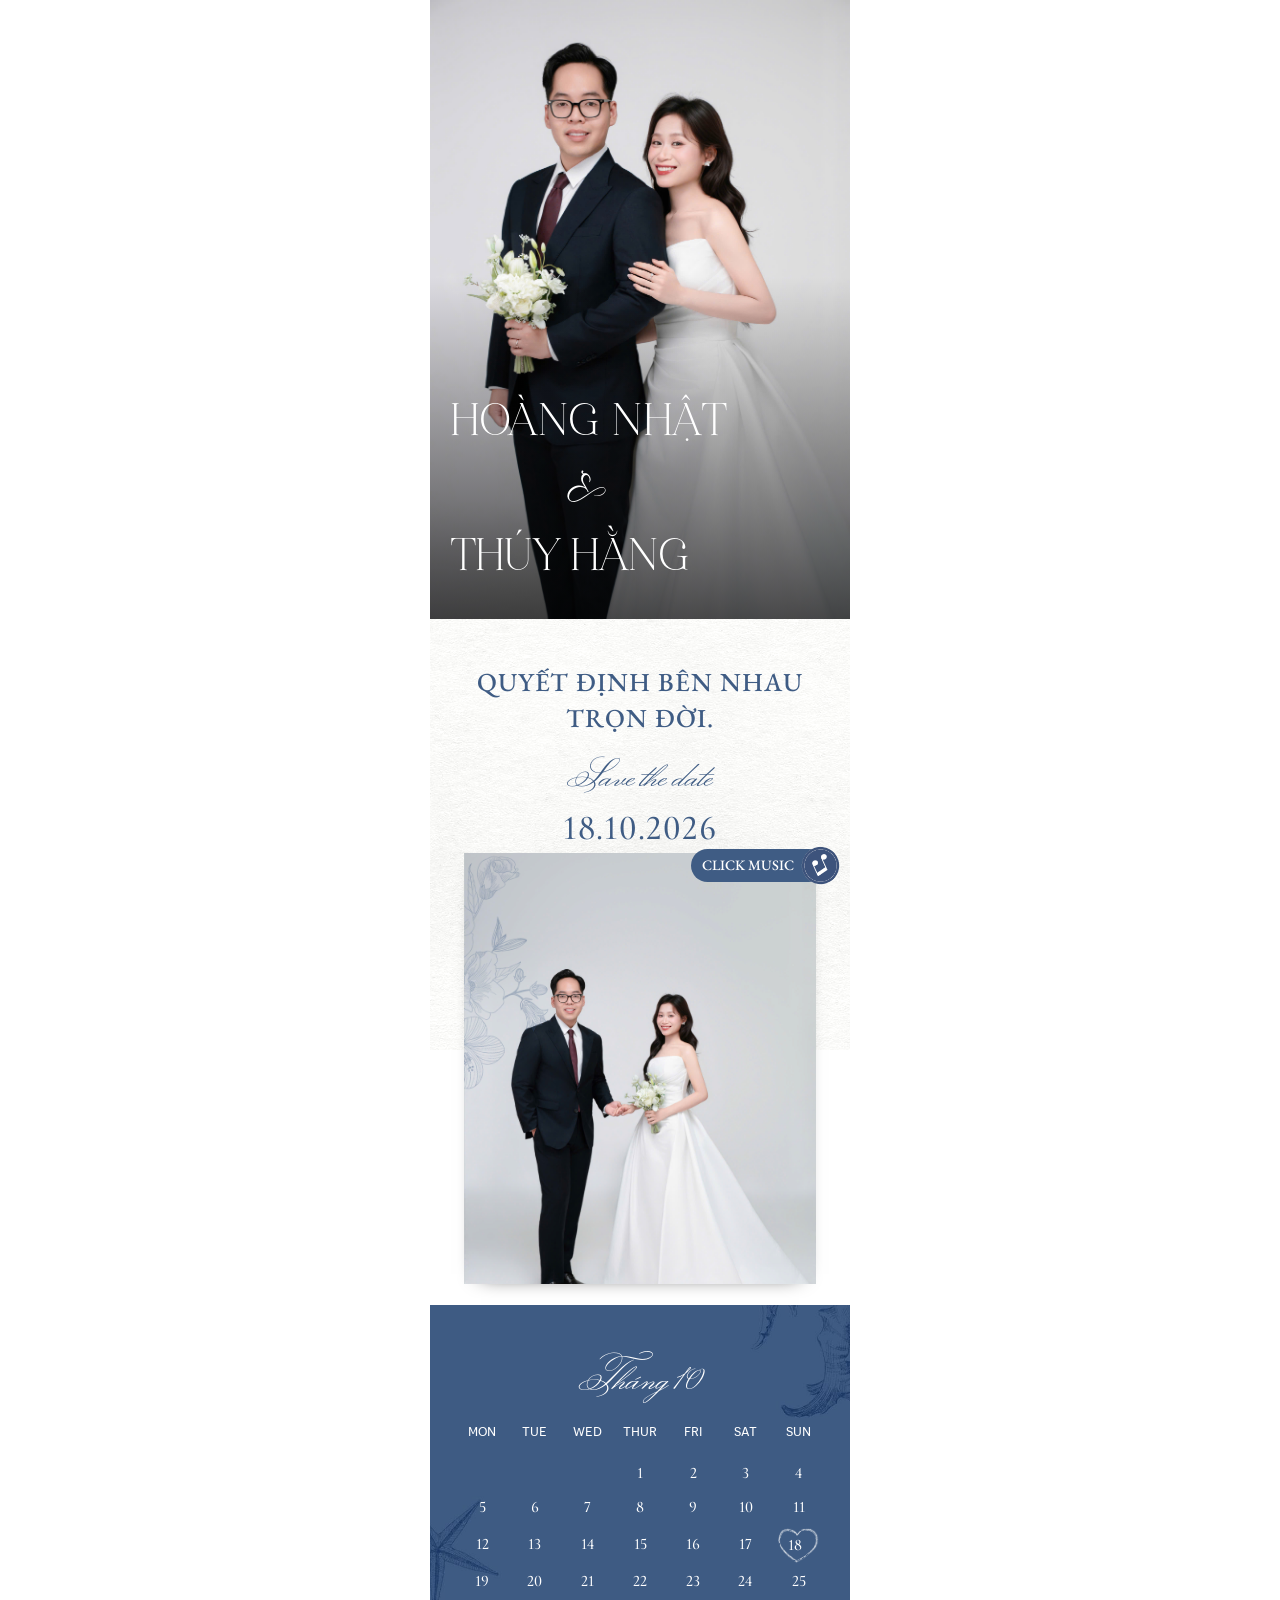
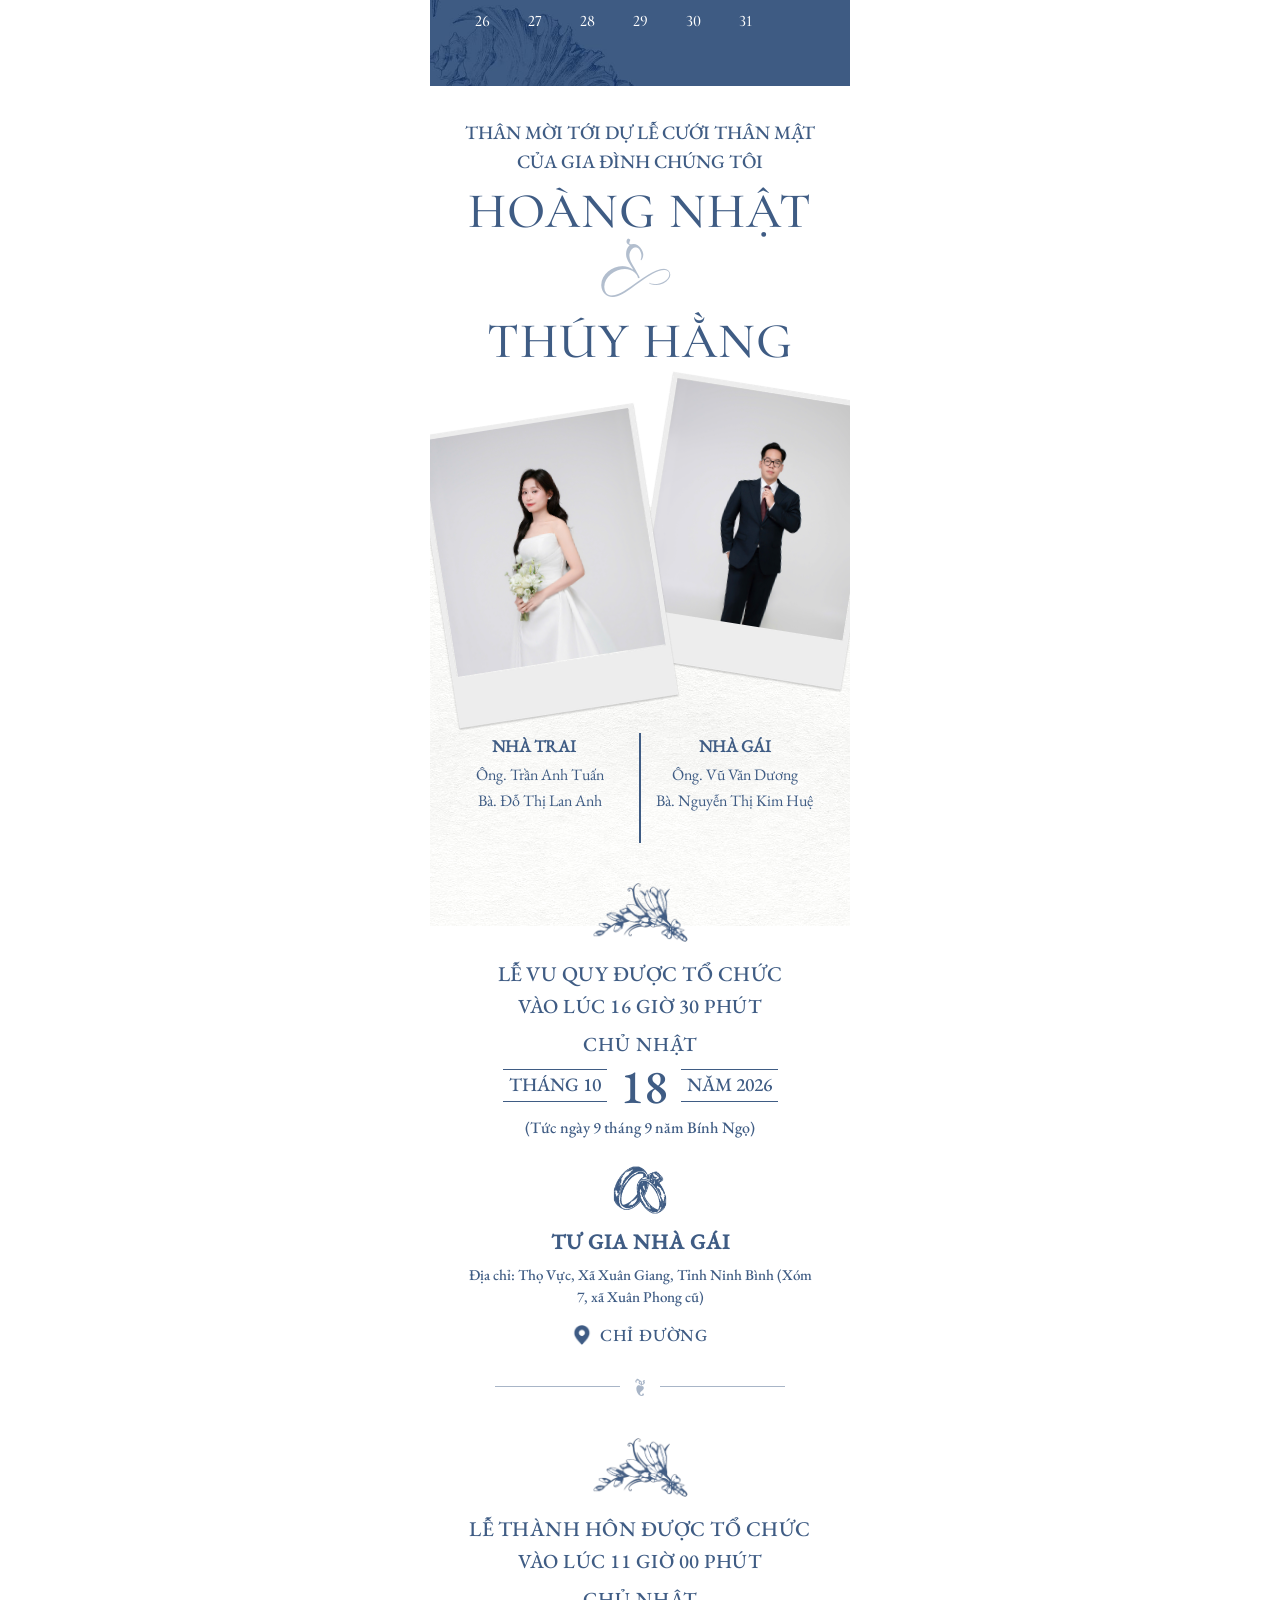
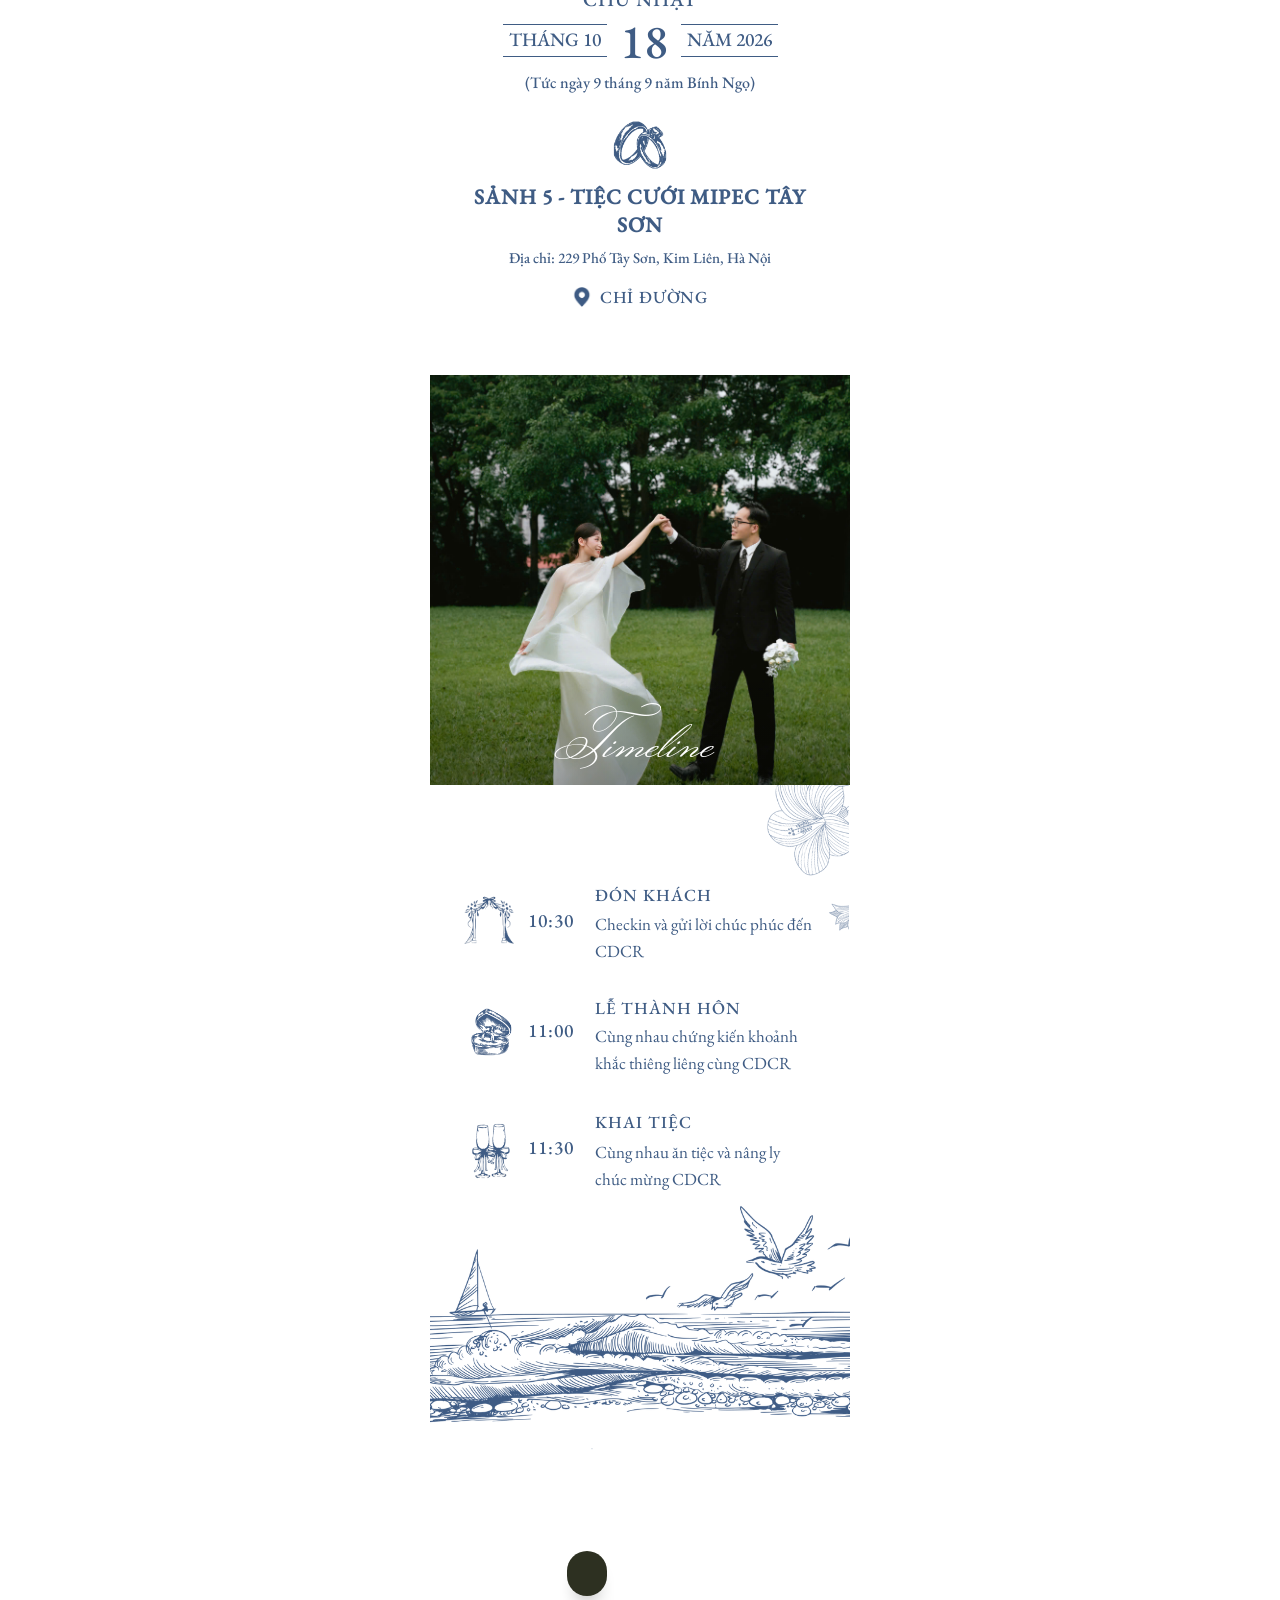
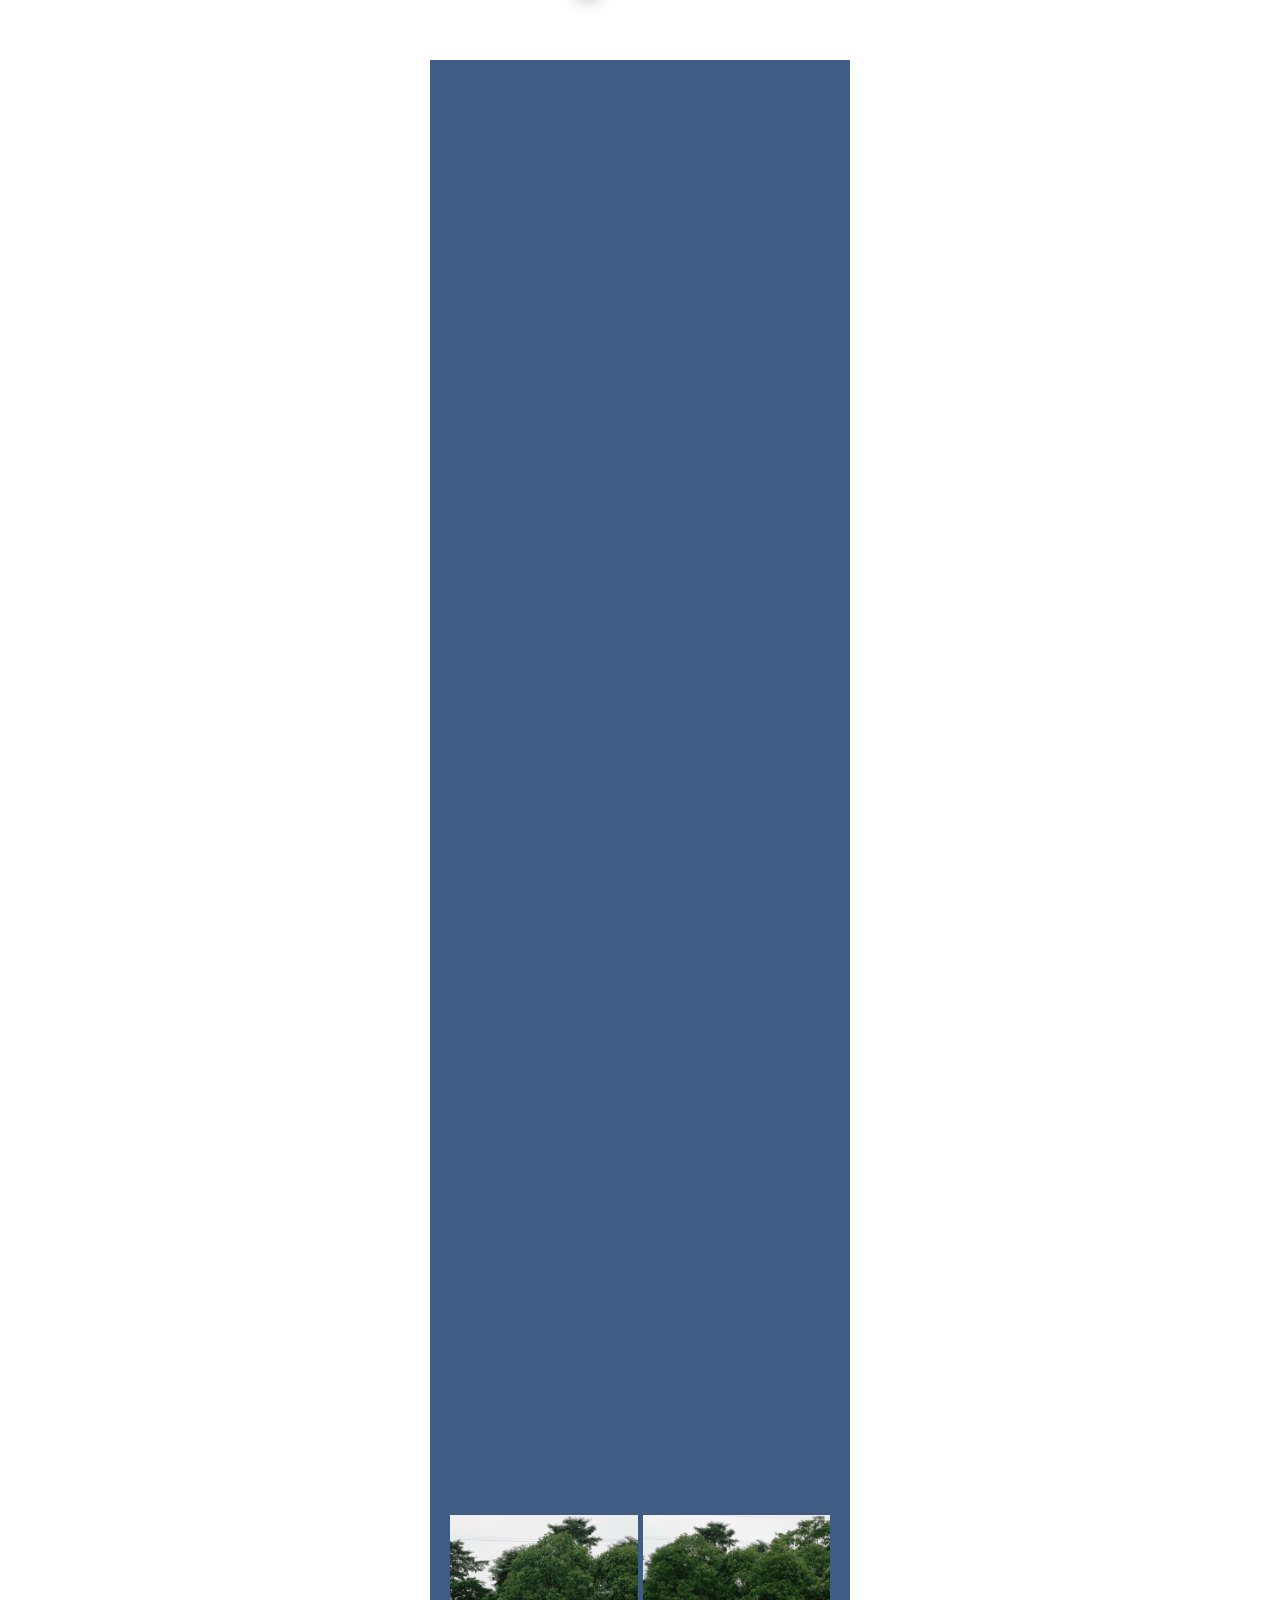
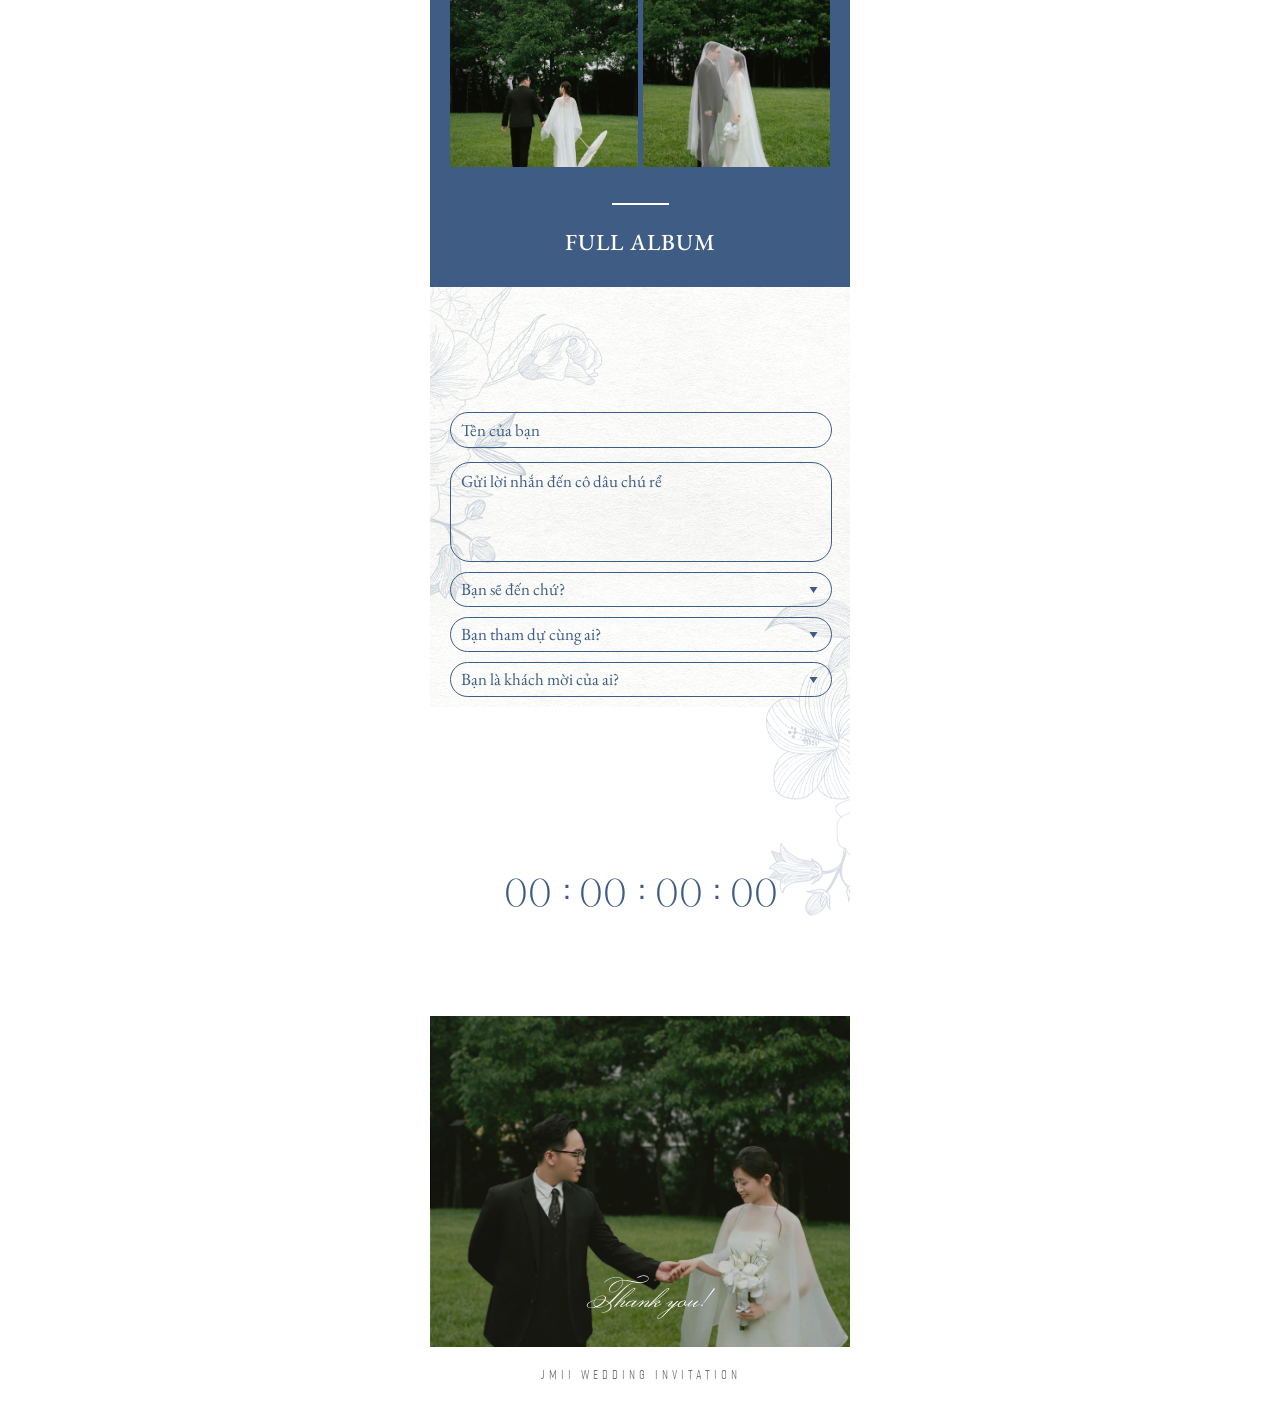
==== nhagai/index.html @ 26c4fa14 "improve UI" ====
<!DOCTYPE html>
<html lang="vi"><head><meta charset="utf-8"/><title>LỄ VU QUY - Hoàng Nhật &amp; Thúy Hằng</title>
<link rel="canonical" href="https://hoangnhatthuyhang.vercel.app/nhagai"/>
<meta name="description" content="Trân trọng kính mời quý khách tới dự bữa cơm thân mật chung vui cùng gia đình Nhà Gái chúng tôi vào lúc 16:30 ngày 18.10.2026 tại Tư gia Nhà Gái"/>
<meta property="og:type" content="website"/>
<meta property="og:url" content="https://hoangnhatthuyhang.vercel.app/nhagai"/>
<meta property="og:title" content="LỄ VU QUY - Chú rể HOÀNG NHẬT & Cô dâu THÚY HẰNG"/>
<meta property="og:description" content="Trân trọng kính mời quý khách tới dự bữa cơm thân mật chung vui cùng gia đình Nhà Gái chúng tôi vào lúc 16:30 ngày 18.10.2026 tại Tư gia Nhà Gái"/>
<meta property="og:image" content="https://hoangnhatthuyhang.vercel.app/images/og_nhagai.jpg"/>
<meta property="og:image:secure_url" content="https://hoangnhatthuyhang.vercel.app/images/og_nhagai.jpg"/>
<meta property="og:image:type" content="image/jpeg"/>
<meta property="og:image:width" content="1200"/>
<meta property="og:image:height" content="630"/>
<meta property="og:image:alt" content="LỄ VU QUY - Chú rể HOÀNG NHẬT & Cô dâu THÚY HẰNG"/>
<meta property="og:site_name" content="Thiệp Cưới Online - HOÀNG NHẬT &amp; THÚY HẰNG"/>
<meta name="twitter:card" content="summary_large_image"/>
<meta name="twitter:url" content="https://hoangnhatthuyhang.vercel.app/nhagai"/>
<meta name="twitter:title" content="LỄ VU QUY - Chú rể HOÀNG NHẬT & Cô dâu THÚY HẰNG"/>
<meta name="twitter:description" content="Trân trọng kính mời quý khách tới dự bữa cơm thân mật chung vui cùng gia đình Nhà Gái chúng tôi vào lúc 16:30 ngày 18.10.2026 tại Tư gia Nhà Gái"/>
<meta name="twitter:image" content="https://hoangnhatthuyhang.vercel.app/images/og_nhagai.jpg"/>
<meta name="msapplication-TileImage" content="https://hoangnhatthuyhang.vercel.app/images/untitled-1-20250323102909-q2zbh.png"/><meta content="no-cache" http-equiv="Cache-Control"/><meta content="IE=edge" http-equiv="X-UA-Compatible"/><meta content="-1" http-equiv="Expires"/><meta content="" name="keywords"/><meta content="width=device-width, initial-scale=1" name="viewport"/><script type="text/javascript">window.ladi_viewport=function(b){var a=document;b=b?b:'innerWidth';var c=window[b];var d=true;if(typeof window.ladi_is_desktop=="undefined"||window.ladi_is_desktop==undefined){window.ladi_is_desktop=!d;}var e=960;var f=420;var g='';if(!d){g="width="+e+",user-scalable=no,initial-scale=1.0";}else{var h=1;var i=f;if(i!=c){h=c / i;}g="width="+i+",user-scalable=no,initial-scale="+h+",minimum-scale="+h+",maximum-scale="+h;}var j=a.getElementById("viewport");if(!j){j=a.createElement("meta");j.id="viewport";j.name="viewport";a.head.appendChild(j);}j.setAttribute("content",g);};window.ladi_viewport();window.ladi_fbq_data = [];window.ladi_fbq = function () {window.ladi_fbq_data.push(arguments);};window.ladi_ttq_data = [];window.ladi_ttq = function () {window.ladi_ttq_data.push(arguments);};</script><meta content="telephone=no" name="format-detection"/><link href="../images/untitled-1-20250323102909-q2zbh.png" rel="icon" type="image/x-icon"/><link href="../images/untitled-1-20250323102909-q2zbh.png" rel="shortcut icon"/><link href="../images/untitled-1-20250323102909-q2zbh.png" rel="apple-touch-icon"/><link href="../images/untitled-1-20250323102909-q2zbh.png" rel="apple-touch-icon-precomposed"/><meta content="days" name="revisit-after"/><link rel="dns-prefetch"/><link crossorigin="" href="https://fonts.googleapis.com/" rel="preconnect"/><link crossorigin="" href="https://fonts.gstatic.com/" rel="preconnect"/><link crossorigin="" href="https://w.ladicdn.com/" rel="preconnect"/><link crossorigin="" href="https://s.ladicdn.com/" rel="preconnect"/><link crossorigin="" href="https://api1.ldpform.com/" rel="preconnect"/><link crossorigin="" href="https://a.ladipage.com/" rel="preconnect"/><link crossorigin="" href="https://api.sales.ldpform.net/" rel="preconnect"/><link as="style" href="../css/google_fonts.css" onload="this.onload = null; this.rel = 'stylesheet';" rel="preload"/><link as="script" href="js/ladipagev3.min.js" rel="preload"/><style id="style_ladi" type="text/css">a,abbr,acronym,address,applet,article,aside,audio,b,big,blockquote,body,button,canvas,caption,center,cite,code,dd,del,details,dfn,div,dl,dt,em,embed,fieldset,figcaption,figure,footer,form,h1,h2,h3,h4,h5,h6,header,hgroup,html,i,iframe,img,input,ins,kbd,label,legend,li,mark,menu,nav,object,ol,output,p,pre,q,ruby,s,samp,section,select,small,span,strike,strong,sub,summary,sup,table,tbody,td,textarea,tfoot,th,thead,time,tr,tt,u,ul,var,video{margin:0;padding:0;border:0;outline:0;font-size:100%;font:inherit;vertical-align:baseline;box-sizing:border-box;-webkit-font-smoothing:antialiased;-moz-osx-font-smoothing:grayscale}article,aside,details,figcaption,figure,footer,header,hgroup,menu,nav,section{display:block}body{line-height:1}a{text-decoration:none}ol,ul{list-style:none}blockquote,q{quotes:none}blockquote:after,blockquote:before,q:after,q:before{content:'';content:none}table{border-collapse:collapse;border-spacing:0}.ladi-loading{z-index:900000000000;position:fixed;width:100%;height:100%;top:0;left:0;background-color:rgba(0,0,0,.1)}.ladi-loading .loading{width:80px;height:80px;top:0;left:0;bottom:0;right:0;margin:auto;overflow:hidden;position:absolute}.ladi-loading .loading div{position:absolute;width:6px;height:6px;background:#fff;border-radius:50%;animation:ladi-loading 1.2s linear infinite}.ladi-loading .loading div:nth-child(1){animation-delay:0s;top:37px;left:66px}.ladi-loading .loading div:nth-child(2){animation-delay:-.1s;top:22px;left:62px}.ladi-loading .loading div:nth-child(3){animation-delay:-.2s;top:11px;left:52px}.ladi-loading .loading div:nth-child(4){animation-delay:-.3s;top:7px;left:37px}.ladi-loading .loading div:nth-child(5){animation-delay:-.4s;top:11px;left:22px}.ladi-loading .loading div:nth-child(6){animation-delay:-.5s;top:22px;left:11px}.ladi-loading .loading div:nth-child(7){animation-delay:-.6s;top:37px;left:7px}.ladi-loading .loading div:nth-child(8){animation-delay:-.7s;top:52px;left:11px}.ladi-loading .loading div:nth-child(9){animation-delay:-.8s;top:62px;left:22px}.ladi-loading .loading div:nth-child(10){animation-delay:-.9s;top:66px;left:37px}.ladi-loading .loading div:nth-child(11){animation-delay:-1s;top:62px;left:52px}.ladi-loading .loading div:nth-child(12){animation-delay:-1.1s;top:52px;left:62px}@keyframes ladi-loading{0%,100%,20%,80%{transform:scale(1)}50%{transform:scale(1.5)}}.ladipage-message{position:fixed;width:100%;height:100%;top:0;left:0;z-index:10000000000;background:rgba(0,0,0,.3)}.ladipage-message .ladipage-message-box{width:400px;max-width:calc(100% - 50px);height:160px;border:1px solid rgba(0,0,0,.3);background-color:#fff;position:fixed;top:calc(50% - 155px);left:0;right:0;margin:auto;border-radius:10px}.ladipage-message .ladipage-message-box span{display:block;background-color:rgba(6,21,40,.05);color:#000;padding:12px 15px;font-weight:600;font-size:16px;line-height:16px;border-top-left-radius:10px;border-top-right-radius:10px}.ladipage-message .ladipage-message-box .ladipage-message-text{display:-webkit-box;font-size:14px;padding:0 20px;margin-top:16px;line-height:20px;-webkit-line-clamp:3;-webkit-box-orient:vertical;overflow:hidden;text-overflow:ellipsis;word-break:break-word}.ladipage-message .ladipage-message-box .ladipage-message-close{display:block;position:absolute;right:15px;bottom:10px;margin:0 auto;padding:10px 0;border:none;width:80px;text-transform:uppercase;text-align:center;color:#000;background-color:#e6e6e6;border-radius:5px;text-decoration:none;font-size:14px;line-height:14px;font-weight:600;cursor:pointer;outline:0}.lightbox-screen{display:none;position:fixed;width:100%;height:100%;top:0;left:0;bottom:0;right:0;margin:auto;z-index:9000000080;background:rgba(0,0,0,.5)}.lightbox-screen .lightbox-close{position:absolute;z-index:9000000090;cursor:pointer}.lightbox-screen .lightbox-hidden{display:none}.lightbox-screen .lightbox-close{width:16px;height:16px;margin:10px;background-repeat:no-repeat;background-position:center center;background-image:url("data:image/svg+xml;utf8, %3Csvg%20width%3D%2224%22%20height%3D%2224%22%20viewBox%3D%220%200%2024%2024%22%20xmlns%3D%22http%3A%2F%2Fwww.w3.org%2F2000%2Fsvg%22%20fill%3D%22%23fff%22%3E%3Cpath%20fill-rule%3D%22evenodd%22%20clip-rule%3D%22evenodd%22%20d%3D%22M23.4144%202.00015L2.00015%2023.4144L0.585938%2022.0002L22.0002%200.585938L23.4144%202.00015Z%22%3E%3C%2Fpath%3E%3Cpath%20fill-rule%3D%22evenodd%22%20clip-rule%3D%22evenodd%22%20d%3D%22M2.00015%200.585938L23.4144%2022.0002L22.0002%2023.4144L0.585938%202.00015L2.00015%200.585938Z%22%3E%3C%2Fpath%3E%3C%2Fsvg%3E")}*{-webkit-tap-highlight-color:#fff0}body{font-size:12px;-ms-text-size-adjust:none;-moz-text-size-adjust:none;-o-text-size-adjust:none;-webkit-text-size-adjust:none;background-color:#fff}.overflow-hidden{overflow:hidden}.ladi-transition{transition:all 150ms linear 0s}.z-index-1{z-index:1}.opacity-0{opacity:0}.height-0{height:0!important}.pointer-events-none{pointer-events:none}.transition-parent-collapse-height{transition:height 150ms linear 0s}.transition-parent-collapse-top{transition:top 150ms linear 0s}.transition-readmore{transition:height 350ms linear 0s}.transition-collapse{transition:height 150ms linear 0s}body.grab{cursor:grab}.ladi-wraper{width:100%;min-height:100%;overflow:hidden;touch-action:manipulation}.ladi-container{position:relative;margin:0 auto;height:100%}.ladi-overlay{position:absolute;top:0;left:0;height:100%;width:100%;pointer-events:none}.ladi-element{position:absolute}@media (hover: hover) {.ladi-check-hover {opacity: 0;}}.ladi-section {margin: 0 auto;position: relative;}.ladi-section[data-tab-id]{display: none;}.ladi-section.selected[data-tab-id]{display: block;}.ladi-section .ladi-section-background {position: absolute;width: 100%;height: 100%;top: 0;left: 0;pointer-events: none;overflow: hidden;}.ladi-box {position: absolute;width: 100%;height: 100%;overflow: hidden;}#SECTION_POPUP .ladi-container {z-index: 90000070;}#SECTION_POPUP .ladi-container > .ladi-element {z-index: 90000070;position: fixed;display: none;}#SECTION_POPUP .ladi-container > .ladi-element[data-fixed-close="true"] {position: relative !important;}#SECTION_POPUP .ladi-container > .ladi-element.hide-visibility {display: block !important;visibility: hidden !important;}#SECTION_POPUP .popup-close {position: absolute;right: 0px;top: 0px;z-index: 9000000080;cursor: pointer;width: 16px;height: 16px;margin: 10px;background-repeat: no-repeat;background-position: center center;background-image: url("data:image/svg+xml;utf8, %3Csvg%20width%3D%2224%22%20height%3D%2224%22%20viewBox%3D%220%200%2024%2024%22%20xmlns%3D%22http%3A%2F%2Fwww.w3.org%2F2000%2Fsvg%22%20fill%3D%22%23000%22%3E%3Cpath%20fill-rule%3D%22evenodd%22%20clip-rule%3D%22evenodd%22%20d%3D%22M23.4144%202.00015L2.00015%2023.4144L0.585938%2022.0002L22.0002%200.585938L23.4144%202.00015Z%22%3E%3C%2Fpath%3E%3Cpath%20fill-rule%3D%22evenodd%22%20clip-rule%3D%22evenodd%22%20d%3D%22M2.00015%200.585938L23.4144%2022.0002L22.0002%2023.4144L0.585938%202.00015L2.00015%200.585938Z%22%3E%3C%2Fpath%3E%3C%2Fsvg%3E");}.ladi-popup {position: absolute;width: 100%;height: 100%;}.ladi-popup .ladi-popup-background {height: 100%;width: 100%;pointer-events: none;}.ladi-countdown {position: absolute;width: 100%;height: 100%;display: flex;}.ladi-countdown .ladi-countdown-background {position: absolute;width: 100%;height: 100%;top: 0;left: 0;background-size: inherit;background-attachment: inherit;background-origin: inherit;display: table;pointer-events: none;}.ladi-countdown .ladi-countdown-text {position: absolute;width: 100%;height: 100%;text-decoration: inherit;display: table;pointer-events: none;}.ladi-countdown .ladi-countdown-text span {display: table-cell;vertical-align: middle;}.ladi-countdown > .ladi-element {text-decoration: inherit;background-size: inherit;background-attachment: inherit;background-origin: inherit;position: relative;display: inline-block;}.ladi-countdown > .ladi-element:last-child {margin-right: 0px !important;}.ladi-button{position:absolute;width:100%;height:100%;overflow:hidden}.ladi-button:active{transform:translateY(2px);transition:transform .2s linear}.ladi-button .ladi-button-background{height:100%;width:100%;pointer-events:none;transition:inherit}.ladi-button>.ladi-button-headline,.ladi-button>.ladi-button-shape{width:100%!important;height:100%!important;top:0!important;left:0!important;display:table;user-select:none;-webkit-user-select:none;-moz-user-select:none;-ms-user-select:none}.ladi-button>.ladi-button-shape .ladi-shape{margin:auto;top:0;bottom:0}.ladi-button>.ladi-button-headline .ladi-headline{display:table-cell;vertical-align:middle}.ladi-checkout-product-cart-icon .ladi-cart-number{position:absolute;top:-2px;right:-7px;background:#f36e36;text-align:center;min-width:18px;min-height:18px;font-size:12px;font-weight:700;color:#fff;border-radius:100%;z-index:90000000;padding:3px 4px}.ladi-checkout-product-add-to-cart .ladi-button .loading-dots{width:100%;height:100%;top:0;left:0;position:absolute;display:flex;align-items:center;justify-content:center}.ladi-checkout-product-add-to-cart .ladi-button .loading-dots p{display:inline-block;font-size:32px;line-height:1;animation:.6s infinite loading}.ladi-checkout-product-add-to-cart .ladi-button .loading-dots p:first-child{animation-delay:0s}.ladi-checkout-product-add-to-cart .ladi-button .loading-dots p:nth-child(2){animation-delay:.2s}.ladi-checkout-product-add-to-cart .ladi-button .loading-dots p:nth-child(3){animation-delay:.4s}@keyframes loading{0%,100%{opacity:0}50%{opacity:1}}.ladi-form .ladi-form-checkout-bump-offer-check.multiple.checked:before,.ladi-form .ladi-form-checkout-payment-check.multiple.checked:before{--url:url("data:image/svg+xml,%0A%3Csvg%20width%3D%2224%22%20height%3D%2224%22%20viewBox%3D%220%200%2024%2024%22%20fill%3D%22none%22%20xmlns%3D%22http%3A%2F%2Fwww.w3.org%2F2000%2Fsvg%22%3E%0A%3Cpath%20d%3D%22M18.71%207.20998C18.617%207.11625%2018.5064%207.04186%2018.3846%206.99109C18.2627%206.94032%2018.132%206.91418%2018%206.91418C17.868%206.91418%2017.7373%206.94032%2017.6154%206.99109C17.4936%207.04186%2017.383%207.11625%2017.29%207.20998L9.84%2014.67L6.71%2011.53C6.61348%2011.4367%206.49954%2011.3634%206.37468%2011.3142C6.24983%2011.265%206.1165%2011.2409%205.98232%2011.2432C5.84814%2011.2455%205.71573%2011.2743%205.59265%2011.3278C5.46957%2011.3812%205.35824%2011.4585%205.265%2011.555C5.17176%2011.6515%205.09845%2011.7654%205.04924%2011.8903C5.00004%2012.0152%204.97591%2012.1485%204.97823%2012.2827C4.98055%2012.4168%205.00928%2012.5492%205.06277%2012.6723C5.11627%2012.7954%205.19348%2012.9067%205.29%2013L9.13%2016.84C9.22296%2016.9337%209.33356%2017.0081%209.45542%2017.0589C9.57728%2017.1096%209.70799%2017.1358%209.84%2017.1358C9.97201%2017.1358%2010.1027%2017.1096%2010.2246%2017.0589C10.3464%2017.0081%2010.457%2016.9337%2010.55%2016.84L18.71%208.67998C18.8115%208.58634%2018.8925%208.47269%2018.9479%208.34619C19.0033%208.21969%2019.0319%208.08308%2019.0319%207.94498C19.0319%207.80688%2019.0033%207.67028%2018.9479%207.54378C18.8925%207.41728%2018.8115%207.30363%2018.71%207.20998Z%22%20fill%3D%22%231852FA%22%2F%3E%0A%3C%2Fsvg%3E%0A");pointer-events:none;top:-1px;left:-1px;transform:none}.ladi-form,.ladi-form .ladi-form-item-container{position:absolute;width:100%;height:100%}.ladi-form>.ladi-element,.ladi-form>.ladi-element .ladi-form-item-container,.ladi-form>.ladi-element .ladi-form-item-container .ladi-form-item .ladi-form-checkbox-item span[data-checked=true],.ladi-form>.ladi-element .ladi-form-item-container .ladi-form-item .ladi-form-control:not(.ladi-form-control-select){text-transform:inherit;text-decoration:inherit;text-align:inherit;letter-spacing:inherit;color:inherit;background-size:inherit;background-attachment:inherit;background-origin:inherit}.ladi-form .ladi-button>.ladi-button-headline{color:initial;font-size:initial;font-weight:initial;text-transform:initial;text-decoration:initial;font-style:initial;text-align:initial;letter-spacing:initial;line-height:initial}.ladi-form [data-form-checkout-item=bump_offer] .ladi-form-item,.ladi-form>[data-quantity=true] .ladi-form-item-container{overflow:hidden}.ladi-form>.ladi-element .ladi-form-item-container .ladi-form-item{text-transform:inherit;text-decoration:inherit;text-align:inherit;letter-spacing:inherit;color:inherit}.ladi-form>.ladi-element .ladi-form-item-container .ladi-form-item-background{background-size:inherit;background-attachment:inherit;background-origin:inherit}.ladi-form>.ladi-element .ladi-form-item-container .ladi-form-item .ladi-form-control-select{-webkit-appearance:none;-moz-appearance:none;appearance:none;background-size:9px 6px!important;background-position:right .5rem center;background-repeat:no-repeat;padding-right:24px;text-transform:inherit;text-align:inherit;letter-spacing:inherit;color:inherit;background-size:inherit;background-attachment:inherit;background-origin:inherit}.ladi-form>.ladi-element .ladi-form-item-container .ladi-form-item .ladi-form-checkbox-item,.ladi-form>.ladi-element .ladi-form-item-container .ladi-form-item .ladi-form-checkbox-item span[data-checked=false]{text-transform:inherit;text-align:inherit;letter-spacing:inherit;background-size:inherit;background-attachment:inherit;background-origin:inherit;color:inherit}.ladi-form>.ladi-element .ladi-form-item-container .ladi-form-item .ladi-form-control-select-2{width:calc(100% / 2 - 5px);max-width:calc(100% / 2 - 5px);min-width:calc(100% / 2 - 5px)}.ladi-form>.ladi-element .ladi-form-item-container .ladi-form-item .ladi-form-control-select-2:nth-child(3),.ladi-form>.ladi-element .ladi-form-item-container .ladi-form-item .ladi-form-control-select-3:nth-child(3),.ladi-form>.ladi-element .ladi-form-item-container .ladi-form-item .ladi-form-control-select-3:nth-child(4){margin-left:7.5px}.ladi-form>.ladi-element .ladi-form-item-container .ladi-form-item .ladi-form-control-select-3{width:calc(100% / 3 - 5px);max-width:calc(100% / 3 - 5px);min-width:calc(100% / 3 - 5px)}.ladi-form>.ladi-element .ladi-form-item-container .ladi-form-item .ladi-form-control-select option{color:initial}.ladi-form>.ladi-element .ladi-form-item-container .ladi-form-item .ladi-form-control-select:not([data-selected=""]){text-decoration:inherit}.ladi-form>.ladi-element .ladi-form-item-container .ladi-form-item .ladi-form-checkbox-item{text-decoration:inherit;vertical-align:middle}.ladi-form>.ladi-element .ladi-form-item-container .ladi-form-item .ladi-form-checkbox-box-item{display:inline-block;width:fit-content}.ladi-form>.ladi-element .ladi-form-item-container .ladi-form-item .ladi-form-checkbox-item span{user-select:none;-webkit-user-select:none;-moz-user-select:none;-ms-user-select:none}.ladi-form .ladi-form-item-title-value{font-weight:700;word-break:break-word}.ladi-form .ladi-form-label-container{position:relative;width:100%}.ladi-form .ladi-form-control-file{background-repeat:no-repeat;background-position:calc(100% - 5px) center}.ladi-form .ladi-form-label-container .ladi-form-label-item{display:inline-block;cursor:pointer;position:relative;border-radius:0!important;user-select:none;-webkit-user-select:none;-moz-user-select:none;-ms-user-select:none}.ladi-form .ladi-form-label-container .ladi-form-label-item.image{background-size:cover;background-repeat:no-repeat;background-position:center}.ladi-form .ladi-form-label-container .ladi-form-label-item.no-value{display:none!important}.ladi-form .ladi-form-label-container .ladi-form-label-item.text.disabled{opacity:.35}.ladi-form .ladi-form-label-container .ladi-form-label-item.image.disabled{opacity:.2}.ladi-form .ladi-form-label-container .ladi-form-label-item.color.disabled{opacity:.15}.ladi-form .ladi-form-label-container .ladi-form-label-item.selected:before{content:'';width:0;height:0;bottom:-1px;right:-1px;position:absolute;border-width:0 0 15px 15px;border-color:transparent;border-style:solid}.ladi-form .ladi-form-label-container .ladi-form-label-item.selected:after{content:'';background-image:url("data:image/svg+xml;utf8,%3Csvg xmlns='http://www.w3.org/2000/svg' enable-background='new 0 0 12 12' viewBox='0 0 12 12' x='0' fill='%23fff' y='0'%3E%3Cg%3E%3Cpath d='m5.2 10.9c-.2 0-.5-.1-.7-.2l-4.2-3.7c-.4-.4-.5-1-.1-1.4s1-.5 1.4-.1l3.4 3 5.1-7c .3-.4 1-.5 1.4-.2s.5 1 .2 1.4l-5.7 7.9c-.2.2-.4.4-.7.4 0-.1 0-.1-.1-.1z'%3E%3C/path%3E%3C/g%3E%3C/svg%3E");background-repeat:no-repeat;background-position:bottom right;width:7px;height:7px;bottom:0;right:0;position:absolute}.ladi-form .ladi-form-item{width:100%;height:100%;position:absolute}.ladi-form .ladi-form-item-background{position:absolute;width:100%;height:100%;top:0;left:0;pointer-events:none}.ladi-form .ladi-form-item.ladi-form-checkbox{height:auto;padding:0 5px}.ladi-form .ladi-form-item .ladi-form-control{background-color:transparent;min-width:100%;min-height:100%;max-width:100%;max-height:100%;width:100%;height:100%;padding:0 5px;color:inherit;font-size:inherit;border:none}.ladi-form .ladi-form-item.ladi-form-checkbox.ladi-form-checkbox-vertical .ladi-form-checkbox-item{margin-top:0!important;margin-left:0!important;margin-right:0!important;display:flex;align-items:center;border:none}.ladi-form .ladi-form-item.ladi-form-checkbox.ladi-form-checkbox-horizontal .ladi-form-checkbox-item{margin-top:0!important;margin-left:0!important;margin-right:10px!important;display:inline-flex;align-items:center;border:none;position:relative}.ladi-form .ladi-form-item.ladi-form-checkbox .ladi-form-checkbox-item input{margin-right:5px;display:block}.ladi-form .ladi-form-item.ladi-form-checkbox .ladi-form-checkbox-item span{cursor:default;word-break:break-word}.ladi-form .ladi-form-item textarea.ladi-form-control{resize:none;padding:5px}.ladi-form .ladi-button{cursor:pointer}.ladi-form .ladi-button .ladi-headline{cursor:pointer;user-select:none}.ladi-form .ladi-element .ladi-form-otp::-webkit-inner-spin-button,.ladi-form .ladi-element .ladi-form-otp::-webkit-outer-spin-button{-webkit-appearance:none;margin:0}.ladi-form .ladi-element .ladi-form-item .button-get-code{display:none;position:absolute;right:0;top:0;bottom:0;margin:auto 0;line-height:initial;padding:5px 10px;height:max-content;cursor:pointer;user-select:none;-webkit-user-select:none;-moz-user-select:none;-ms-user-select:none}.ladi-form .ladi-element .ladi-form-item .button-get-code.hide-visibility{display:block!important;visibility:hidden!important}.ladi-form .ladi-form-checkout-bump-offer-product.option-2,.ladi-form .ladi-form-item.otp-resend .button-get-code,.ladi-form [data-form-checkout-item=payment] .ladi-form-checkout-payment-content div>span{display:block}.ladi-form .ladi-form-item.otp-countdown:before{content:attr(data-countdown-time) "s";position:absolute;top:0;bottom:0;margin:auto 0;height:max-content;line-height:initial}.ladi-form [data-variant=true] select option[disabled]{background:#fff;color:#b8b8b8!important}.ladi-google-recaptcha-checkbox{position:absolute;display:inline-block;transform:translateY(-100%);margin-top:-5px;z-index:90000010}.ladi-element[data-form-checkout-item]{padding:0}.ladi-form .ladi-form-checkout-title{margin-bottom:8px}.ladi-form .ladi-element[data-form-checkout-item] .ladi-form-item,.ladi-form .ladi-element[data-form-checkout-item] .ladi-form-item-container{height:auto!important;position:unset!important}.ladi-form .ladi-form-checkout-box{gap:12px;display:flex;flex-flow:column;margin:8px 12px;margin-top:14px!important;padding-bottom:14px;border-left:none!important;border-right:none!important;border-top:none!important;border-radius:0!important}.ladi-form .ladi-form-checkout-box:last-child{border:none!important;padding-bottom:4px}.ladi-form .ladi-form-checkout-box:first-child,.ladi-form .ladi-form-checkout-bump-offer-product .item-product:first-child{margin-top:0}.ladi-form .ladi-form-checkout-payment-item{display:flex;flex-flow:row;gap:12px;align-items:center;--check-size:18px;--width-quantity:65px}.ladi-form .ladi-form-checkout-payment-check{--border-size:1px;width:var(--check-size);height:var(--check-size);flex:0 0 var(--check-size);border:var(--border-size) solid;border-radius:100%;display:block;position:relative}.ladi-form .ladi-form-checkout-payment-check.checked:before{content:"";width:calc(var(--check-size)/ 2);height:calc(var(--check-size)/ 2);border-radius:inherit;display:block;position:absolute;top:0;left:0;transform:translate(calc(50% - var(--border-size)),calc(50% - var(--border-size)))}.ladi-form .ladi-form-checkout-bump-offer-check.multiple,.ladi-form .ladi-form-checkout-payment-check.multiple{border-radius:4px}.ladi-form .ladi-form-checkout-payment-check.multiple.checked:before{content:"";-webkit-mask-image:var(--url);mask-image:var(--url);width:var(--check-size);height:var(--check-size);-webkit-mask-size:var(--check-size);mask-size:var(--check-size);background-color:#fff;position:absolute}.ladi-form .ladi-form-checkout-payment-content,.ladi-form .ladi-form-checkout-product-content{display:flex;flex-flow:row;--gap:10px;gap:var(--gap);align-items:center;width:calc(100% - var(--width-quantity) - var(--check-size) - var(--gap) * 2)}.ladi-form .ladi-form-checkout-payment-content img,.ladi-form .ladi-form-checkout-product-content img{width:36px;max-height:36px;border-radius:4px}.ladi-form .ladi-form-checkout-payment-content div,.ladi-form .ladi-form-checkout-product-content div{display:flex;flex-flow:column}.ladi-form .ladi-form-checkout-payment-content div>span,.ladi-form .ladi-form-checkout-product-content div>span{font-size:inherit}.ladi-form .ladi-form-checkout-payment-content div>span.small,.ladi-form .ladi-form-checkout-product-content div>span.small{font-size:80%;opacity:.8}.ladi-form .ladi-form-checkout-payment-content div .price.price-compare,.ladi-form .ladi-form-checkout-product-content div .price.price-compare{display:flex;align-items:center;gap:8px;flex-direction:row!important}.ladi-form .ladi-form-checkout-payment-quantity,.ladi-form .ladi-form-checkout-product-quantity{position:relative;--icon-size:calc(var(--check-size) * 0.8)}.ladi-form .ladi-form-checkout-payment-quantity input,.ladi-form .ladi-form-checkout-product-quantity input{padding:4px calc(var(--check-size)) 4px 8px;border-radius:8px;position:relative;width:var(--width-quantity);min-height:34px;border:1px solid;background-color:transparent;top:0;left:0;display:block}.ladi-form .ladi-form-checkout-payment-quantity input::-webkit-inner-spin-button,.ladi-form .ladi-form-checkout-payment-quantity input::-webkit-outer-spin-button{-webkit-appearance:none;margin:0}.ladi-form .ladi-form-checkout-payment-quantity .up{width:var(--icon-size);height:var(--icon-size);top:-1px;right:5px;cursor:pointer;display:block;position:absolute}.ladi-form .ladi-form-checkout-payment-quantity .up:before{content:'';--url:url("data:image/svg+xml,%3Csvg%20width%3D%2216%22%20height%3D%2216%22%20viewBox%3D%220%200%2016%2016%22%20fill%3D%22none%22%20xmlns%3D%22http%3A%2F%2Fwww.w3.org%2F2000%2Fsvg%22%3E%3Cpath%20fill-rule%3D%22evenodd%22%20clip-rule%3D%22evenodd%22%20d%3D%22M3.14645%206.14645C3.34171%205.95118%203.65829%205.95118%203.85355%206.14645L8%2010.2929L12.1464%206.14645C12.3417%205.95118%2012.6583%205.95118%2012.8536%206.14645C13.0488%206.34171%2013.0488%206.65829%2012.8536%206.85355L8.35355%2011.3536C8.15829%2011.5488%207.84171%2011.5488%207.64645%2011.3536L3.14645%206.85355C2.95118%206.65829%202.95118%206.34171%203.14645%206.14645Z%22%20fill%3D%22black%22%20transform%3D%22rotate(180%208%208)%22%2F%3E%3C%2Fsvg%3E");-webkit-mask-image:var(--url);mask-image:var(--url);display:block;position:absolute;width:var(--icon-size);height:var(--icon-size);pointer-events:none;top:4px;left:2px;-webkit-mask-size:var(--icon-size);mask-size:var(--icon-size)}.ladi-form .ladi-form-checkout-payment-quantity .down{width:var(--icon-size);height:var(--icon-size);right:5px;cursor:pointer;display:block;position:absolute;bottom:3px}.ladi-form .ladi-form-checkout-payment-quantity .down:before{content:'';--url:url("data:image/svg+xml,%3Csvg%20width%3D%2216%22%20height%3D%2216%22%20viewBox%3D%220%200%2016%2016%22%20fill%3D%22none%22%20xmlns%3D%22http%3A%2F%2Fwww.w3.org%2F2000%2Fsvg%22%3E%0A%3Cpath%20fill-rule%3D%22evenodd%22%20clip-rule%3D%22evenodd%22%20d%3D%22M3.14645%206.14645C3.34171%205.95118%203.65829%205.95118%203.85355%206.14645L8%2010.2929L12.1464%206.14645C12.3417%205.95118%2012.6583%205.95118%2012.8536%206.14645C13.0488%206.34171%2013.0488%206.65829%2012.8536%206.85355L8.35355%2011.3536C8.15829%2011.5488%207.84171%2011.5488%207.64645%2011.3536L3.14645%206.85355C2.95118%206.65829%202.95118%206.34171%203.14645%206.14645Z%22%20fill%3D%22black%22%2F%3E%0A%3C%2Fsvg%3E");-webkit-mask-image:var(--url);mask-image:var(--url);display:block;position:absolute;width:var(--icon-size);height:var(--icon-size);pointer-events:none;left:2px;-webkit-mask-size:var(--icon-size);mask-size:var(--icon-size)}.ladi-form [data-form-checkout-item=payment] .ladi-form-item{display:table}.ladi-form [data-form-checkout-item=payment] .ladi-form-item .ladi-form-checkout-payment-content{width:calc(100% - 18px)}.ladi-form [data-form-checkout-item=payment] .ladi-form-item .ladi-form-checkout-payment-content div{display:table-cell;vertical-align:middle;padding:0 6px;cursor:pointer;width:100%;position:relative}.ladi-form [data-form-checkout-item=payment] .ladi-form-item .ladi-form-checkout-payment-content div.arrow:before{content:'';--url:url("data:image/svg+xml,%3Csvg%20width%3D%2216%22%20height%3D%2216%22%20viewBox%3D%220%200%2016%2016%22%20fill%3D%22none%22%20xmlns%3D%22http%3A%2F%2Fwww.w3.org%2F2000%2Fsvg%22%3E%0A%3Cpath%20fill-rule%3D%22evenodd%22%20clip-rule%3D%22evenodd%22%20d%3D%22M6.14645%203.14645C6.34171%202.95118%206.65829%202.95118%206.85355%203.14645L11.3536%207.64645C11.5488%207.84171%2011.5488%208.15829%2011.3536%208.35355L6.85355%2012.8536C6.65829%2013.0488%206.34171%2013.0488%206.14645%2012.8536C5.95118%2012.6583%205.95118%2012.3417%206.14645%2012.1464L10.2929%208L6.14645%203.85355C5.95118%203.65829%205.95118%203.34171%206.14645%203.14645Z%22%20fill%3D%22black%22%2F%3E%0A%3C%2Fsvg%3E");-webkit-mask-image:var(--url);mask-image:var(--url);position:absolute;width:20px;height:20px;top:0;right:0;bottom:0;display:block;margin:auto;-webkit-mask-size:100%;mask-size:100%}.ladi-form [data-form-checkout-item=total_price]{display:flex;flex-flow:column;gap:3px;justify-content:center}.ladi-form [data-form-checkout-item=total_price] .line{display:inline-flex;justify-content:space-between;align-items:center}.ladi-form [data-form-checkout-item=total_price] .title-number-price.big,.ladi-form [data-form-checkout-item=total_price] .title-price.big{font-weight:700;font-size:130%}.ladi-form [data-form-checkout-item=total_price] .title-number-price{font-size:115%}.ladi-form [data-form-checkout-item=total_price] .space{border-top:1px solid;margin:15px 0 10px}.ladi-form .ladi-form-checkout-bump-offer-checkbox{display:flex;flex-flow:row;gap:8px;padding:8px;margin:12px 8px 0;border-radius:8px;align-items:center;--check-size-bumpoffer:18px;--width-quantity-bumpoffer:60px}.ladi-form .ladi-form-checkout-bump-offer-checkbox.checkbox-bump-offer-1{background-color:#3c72f9;margin:0}.ladi-form .ladi-form-checkout-bump-offer-checkbox.checkbox-bump-offer-1 p{color:#fff}.ladi-form .ladi-form-checkout-bump-offer-checkbox.checkbox-bump-offer-2{background-color:#fde298;margin:12px 0 4px}.ladi-form .ladi-form-checkout-bump-offer-checkbox.checkbox-bump-offer-3{background-color:#f3f4f5;margin:8px 0 0;padding:4px 8px;width:max-content}.ladi-form .ladi-form-checkout-bump-offer-checkbox.checkbox-bump-offer-3 .ladi-form-checkout-bump-offer-check{width:12px;height:12px;flex:0 0 12px}.ladi-form .ladi-form-checkout-bump-offer-check{--border-size:1px;width:var(--check-size-bumpoffer);height:var(--check-size-bumpoffer);flex:0 0 var(--check-size-bumpoffer);border:var(--border-size) solid #cfd3d8;background-color:#fff;border-radius:100%;display:block;position:relative}.ladi-form .ladi-form-checkout-bump-offer-check.checked:before{content:"";width:calc(var(--check-size-bumpoffer)/ 2);height:calc(var(--check-size-bumpoffer)/ 2);border-radius:inherit;display:block;position:absolute;top:0;left:0;transform:translate(calc(50% - var(--border-size)),calc(50% - var(--border-size)))}.ladi-form .ladi-form-checkout-bump-offer-check.multiple.checked:before{content:"";-webkit-mask-image:var(--url);mask-image:var(--url);width:var(--check-size-bumpoffer);height:var(--check-size-bumpoffer);-webkit-mask-size:var(--check-size-bumpoffer);mask-size:var(--check-size-bumpoffer);background-color:#000;position:absolute}.ladi-form .ladi-form-checkout-bump-offer-checkbox.checkbox-bump-offer-3 .ladi-form-checkout-bump-offer-check.multiple.checked:before{top:-5px;left:-3px}.ladi-form .ladi-form-checkout-bump-offer-product{display:flex;flex-flow:row;gap:16px;margin:8px 12px;align-items:center;border-left:none!important;border-right:none!important;border-top:none!important;border-radius:0!important}.ladi-form .ladi-form-checkout-bump-offer-product.option-1{display:block!important;padding-bottom:8px}.ladi-form .ladi-form-item:last-child .ladi-form-checkout-bump-offer-product{border:none!important}.ladi-form .ladi-form-checkout-bump-offer-product .item-product{display:flex;gap:16px;align-items:flex-start;margin-top:16px;margin-bottom:12px}.ladi-form .ladi-form-checkout-bump-offer-product .item-product:last-child{margin-bottom:0}.ladi-form .ladi-form-checkout-bump-offer-product .item-product img{width:48px;height:48px;border-radius:4px;overflow:hidden}.ladi-form .ladi-form-checkout-bump-offer-product .item-product .item-product-title{font-size:90%;opacity:.6}.ladi-form .ladi-form-checkout-bump-offer-product .item-product .item-product-description{color:#9fa7b1;text-overflow:ellipsis;overflow:hidden;-webkit-line-clamp:2;display:-webkit-box;-webkit-box-orient:vertical}.ladi-form .ladi-form-checkout-bump-offer-product .item-detail{display:flex;flex-direction:column}.ladi-form .ladi-form-checkout-bump-offer-product .item-detail .shock-promotion-label{background-color:#ef9300;width:max-content;border-radius:4px;padding:2px 8px;color:#fff;margin-bottom:4px;font-weight:600}.ladi-form .ladi-form-checkout-bump-offer-product .item-detail .pr-name{font-weight:400;font-size:120%;line-height:1.4}.ladi-form .ladi-form-checkout-bump-offer-product .item-detail .pr-price{font-weight:400;line-height:1.4}.ladi-form .ladi-form-checkout-bump-offer-product .item-detail span a{text-decoration:line-through;opacity:.6}.ladi-form .ladi-form-checkout-bump-offer-product .item-detail .special{background-color:#e01a1a;padding:2px 8px;margin-right:6px;color:#fff;border-radius:4px;font-size:80%}.ladi-form [data-form-checkout-item=coupon_code] .content-discount-block{padding:12px;border-radius:4px;display:flex;align-items:center;justify-content:space-between}.ladi-form [data-form-checkout-item=coupon_code] .ladi-form-item{display:flex;align-items:center;justify-content:space-between}.ladi-form [data-form-checkout-item=coupon_code] .content-discount-block .title{display:flex;align-items:center;gap:8px}.ladi-form [data-form-checkout-item=coupon_code] .content-discount-block .placeholder span,.ladi-form [data-form-checkout-item=coupon_code] .content-discount-block .title span{font-weight:400;font-size:100%;line-height:1.4}.ladi-form [data-form-checkout-item=coupon_code] .content-discount-block .title i{width:16px;height:16px;mask-image:url('../images/ldicon-discount-coupon.svg');display:inline-block;mask-size:cover}.ladi-form [data-form-checkout-item=coupon_code] .content-discount-block .placeholder{display:flex;align-items:center;gap:8px;cursor:pointer}.ladi-form [data-form-checkout-item=coupon_code] .content-discount-block .placeholder i{width:16px;height:16px;mask-image:url('../images/new-ldicon-arrow-left.svg');display:inline-block;mask-size:cover;background-color:#6d6d6d!important}.ladi-form > .ladi-element .ladi-form-item-container .ladi-form-item .ladi-form-control-select {background-image: url("data:image/svg+xml;utf8, %3Csvg%20width%3D%2232%22%20height%3D%2224%22%20viewBox%3D%220%200%2032%2024%22%20xmlns%3D%22http%3A%2F%2Fwww.w3.org%2F2000%2Fsvg%22%3E%3Cpolygon%20points%3D%220%2C0%2032%2C0%2016%2C24%22%20style%3D%22fill%3A%20rgb(0%2C%200%2C%200)%22%3E%3C%2Fpolygon%3E%3C%2Fsvg%3E");}.ladi-group {position: absolute;width: 100%;height: 100%;}.ladi-image {position: absolute;width: 100%;height: 100%;overflow: hidden;}.ladi-image .ladi-image-background {background-repeat: no-repeat;background-position: left top;background-size: cover;background-attachment: scroll;background-origin: content-box;position: absolute;margin: 0 auto;width: 100%;height: 100%;pointer-events: none;} .ladi-headline {width: 100%;display: inline-block;word-break: break-word;background-size: cover;background-position: center center;}.ladi-headline a {text-decoration: underline;}.ladi-line {position: relative;}.ladi-line .ladi-line-container {border-bottom: 0 !important;border-right: 0 !important;width: 100%;height: 100%;}a[data-action] {user-select: none;-webkit-user-select: none;-moz-user-select: none;-ms-user-select: none;cursor: pointer;}a:visited {color: inherit;}a:link {color: inherit;}[data-opacity="0"] {opacity: 0;}[data-hidden="true"] {display: none;}[data-action="true"] {cursor: pointer;}.ladi-hidden {display: none;}.ladi-animation-hidden {visibility: hidden !important;opacity: 0 !important;}.element-click-selected {cursor: pointer;}.is-2nd-click {cursor: pointer;}.ladi-button-shape.is-2nd-click, .ladi-accordion-shape.is-2nd-click {z-index: 3;}.backdrop-popup {display: none;position: fixed;top: 0;left: 0;right: 0;bottom: 0;z-index: 90000060;}.backdrop-dropbox {display: none;position: fixed;top: 0;left: 0;right: 0;bottom: 0;z-index: 90000040;}.ladi-lazyload {background-image: none !important;}.ladi-list-paragraph ul li.ladi-lazyload:before {background-image: none !important;}.ladi-element.ladi-auto-scroll {overflow-x: auto;overflow-y: hidden;width: 100% !important;left: 0 !important;-webkit-overflow-scrolling: touch;}[data-hint]:not([data-timeout-id-copied]):before, [data-hint]:not([data-timeout-id-copied]):after {display: none !important;}.ladi-section.ladi-auto-scroll {overflow-x: auto;overflow-y: hidden;-webkit-overflow-scrolling: touch;}</style><style id="style_animation" type="text/css">@media (max-width: 767px) {#HEADLINE3, #HEADLINE4, #HEADLINE5, #HEADLINE6, #HEADLINE7, #HEADLINE8, #BOX3, #HEADLINE48, #HEADLINE49, #HEADLINE50, #HEADLINE51, #GROUP5, #HEADLINE52, #HEADLINE53, #HEADLINE54, #HEADLINE55, #HEADLINE56, #GROUP7, #HEADLINE57, #GROUP8, #HEADLINE58, #HEADLINE59, #GROUP10, #IMAGE7, #IMAGE8, #HEADLINE73, #LINE5, #HEADLINE74, #BOX17, #BOX18, #BOX20, #BOX21, #BOX22, #BOX23, #BOX24, #BOX25, #HEADLINE75, #HEADLINE76, #BUTTON2, #HEADLINE83, #HEADLINE87, #BOX27, #GROUP23, #GROUP24, #HEADLINE101, #IMAGE42, #IMAGE43, #HEADLINE175, #HEADLINE210, #HEADLINE212, #BOX37, #BOX39, #BOX40, #BOX41, #GROUP64, #GROUP65, #GROUP66 {opacity: 0 !important; pointer-events: none !important;}}</style><style id="style_page" type="text/css">body {direction: ltr;}.ladi-wraper {margin: 0 auto; width: 420px;}@font-face {font-family: "MUZUViWSVAtSEFTVEVHSSPVEY";src: url('../fonts/1ftv-vip-hastegi-20250323075635-ymzdv.otf')}@font-face {font-family: "MUZUViWSVAtQVJDSVRUWUEtQkVHQVRSSSPVEY";src: url('../fonts/1ftv-vip-arcittya-begatri-20250323075635-w9isj.otf')}@font-face {font-family: "RUJHYXJhbWuZCNZWRpdWudHRm";src: url('../fonts/ebgaramond-medium-20250320040915-omeex.ttf') format("truetype");}@font-face {font-family: "MUZUViWSVAtTWuclldXItTGEtRGbGFpcUtUmVndWxhcivdGY";src: url('../fonts/1ftv-vip-monsieur-la-doulaise-regular-20250219113229-vqkmn.otf')}@font-face {font-family: "QSTUSQUUSUGQUULUFRElVTSUVEY";src: url('../fonts/cormorantinfant-medium-20250320040935-nh0vi.ttf') format("truetype");}@font-face {font-family: "RUJHYXJhbWuZCSZWdbGFyLnRZg";src: url('../fonts/ebgaramond-regular-20250320040439-sbnst.ttf') format("truetype");}@font-face {font-family: "IzlTbGlkZTAzIEljaWVsIEZvcnQgRmbmRyeSBSaWZIFJlZVsYXIudHRm";src: url('../fonts/9slide03-iciel-fort-foundry-rift-regular-20240316103314-2vwzb.ttf') format("truetype");}@font-face {font-family: "IzlTbGlkZTAzIEljaWVsTmZWNlbnRvcFucyObJtYWwudHRm";src: url('../fonts/9slide03-icielnovecentosans-normal-20240318082911-dgg1p.ttf') format("truetype");}body {font-family: "Open Sans", sans-serif}</style><style id="style_element" type="text/css">#SECTION1{height: 630px;}#BOX1{width: 420px; height: 630px;top: -6px; left: 0px;}#BOX1 > .ladi-box,#BOX2 > .ladi-box,#BOX3 > .ladi-box,#BOX5 > .ladi-box,#BOX6 > .ladi-box,#BOX4 > .ladi-box,#BOX33 > .ladi-box,#BOX9 > .ladi-box,#BOX10 > .ladi-box,#BOX16 > .ladi-box,#BOX17 > .ladi-box,#BOX18 > .ladi-box,#BOX20 > .ladi-box,#BOX21 > .ladi-box,#BOX22 > .ladi-box,#BOX23 > .ladi-box,#BOX24 > .ladi-box,#BOX25 > .ladi-box,#BOX26 > .ladi-box,#BOX36 > .ladi-box,#BOX27 > .ladi-box,#BOX35 > .ladi-box{border-radius: 0px;}#BOX1 > .ladi-box{background-image: url('../images/custom_hero.jpeg'); background-size: cover; background-origin: content-box; background-position: 50% 0%; background-repeat: repeat; background-attachment: scroll;}#BOX1 > .ladi-box:hover,#BOX2 > .ladi-box:hover,#HEADLINE3 > .ladi-headline:hover,#HEADLINE4 > .ladi-headline:hover,#HEADLINE5 > .ladi-headline:hover,#IMAGE26:hover > .ladi-image,#IMAGE25:hover > .ladi-image,#HEADLINE6 > .ladi-headline:hover,#HEADLINE7 > .ladi-headline:hover,#HEADLINE8 > .ladi-headline:hover,#BOX3 > .ladi-box:hover,#IMAGE44:hover > .ladi-image,#IMAGE29:hover > .ladi-image,#IMAGE28:hover > .ladi-image,#IMAGE27:hover > .ladi-image,#BOX4 > .ladi-box:hover,#HEADLINE48 > .ladi-headline:hover,#HEADLINE49 > .ladi-headline:hover,#HEADLINE50 > .ladi-headline:hover,#HEADLINE51 > .ladi-headline:hover,#HEADLINE52 > .ladi-headline:hover,#HEADLINE56 > .ladi-headline:hover,#HEADLINE57 > .ladi-headline:hover,#HEADLINE58 > .ladi-headline:hover,#HEADLINE60 > .ladi-headline:hover,#BOX33 > .ladi-box:hover,#HEADLINE140 > .ladi-headline:hover,#HEADLINE141 > .ladi-headline:hover,#HEADLINE142 > .ladi-headline:hover,#HEADLINE143 > .ladi-headline:hover,#HEADLINE144 > .ladi-headline:hover,#HEADLINE145 > .ladi-headline:hover,#HEADLINE146 > .ladi-headline:hover,#HEADLINE147 > .ladi-headline:hover,#HEADLINE148 > .ladi-headline:hover,#HEADLINE149 > .ladi-headline:hover,#HEADLINE150 > .ladi-headline:hover,#HEADLINE151 > .ladi-headline:hover,#HEADLINE152 > .ladi-headline:hover,#HEADLINE153 > .ladi-headline:hover,#HEADLINE154 > .ladi-headline:hover,#HEADLINE155 > .ladi-headline:hover,#HEADLINE156 > .ladi-headline:hover,#HEADLINE157 > .ladi-headline:hover,#HEADLINE158 > .ladi-headline:hover,#HEADLINE159 > .ladi-headline:hover,#HEADLINE160 > .ladi-headline:hover,#HEADLINE161 > .ladi-headline:hover,#HEADLINE162 > .ladi-headline:hover,#HEADLINE163 > .ladi-headline:hover,#HEADLINE164 > .ladi-headline:hover,#HEADLINE165 > .ladi-headline:hover,#HEADLINE166 > .ladi-headline:hover,#HEADLINE167 > .ladi-headline:hover,#HEADLINE168 > .ladi-headline:hover,#HEADLINE169 > .ladi-headline:hover,#HEADLINE170 > .ladi-headline:hover,#HEADLINE171 > .ladi-headline:hover,#HEADLINE172 > .ladi-headline:hover,#HEADLINE173 > .ladi-headline:hover,#HEADLINE174 > .ladi-headline:hover,#HEADLINE175 > .ladi-headline:hover,#HEADLINE101 > .ladi-headline:hover,#HEADLINE102 > .ladi-headline:hover,#HEADLINE103 > .ladi-headline:hover,#HEADLINE104 > .ladi-headline:hover,#HEADLINE105 > .ladi-headline:hover,#HEADLINE106 > .ladi-headline:hover,#HEADLINE107 > .ladi-headline:hover,#HEADLINE108 > .ladi-headline:hover,#HEADLINE109 > .ladi-headline:hover,#HEADLINE110 > .ladi-headline:hover,#HEADLINE111 > .ladi-headline:hover,#HEADLINE112 > .ladi-headline:hover,#HEADLINE113 > .ladi-headline:hover,#HEADLINE114 > .ladi-headline:hover,#HEADLINE115 > .ladi-headline:hover,#HEADLINE116 > .ladi-headline:hover,#HEADLINE117 > .ladi-headline:hover,#HEADLINE118 > .ladi-headline:hover,#HEADLINE119 > .ladi-headline:hover,#HEADLINE120 > .ladi-headline:hover,#HEADLINE121 > .ladi-headline:hover,#HEADLINE122 > .ladi-headline:hover,#HEADLINE123 > .ladi-headline:hover,#HEADLINE124 > .ladi-headline:hover,#HEADLINE125 > .ladi-headline:hover,#HEADLINE126 > .ladi-headline:hover,#HEADLINE127 > .ladi-headline:hover,#HEADLINE128 > .ladi-headline:hover,#HEADLINE129 > .ladi-headline:hover,#HEADLINE130 > .ladi-headline:hover,#HEADLINE131 > .ladi-headline:hover,#HEADLINE132 > .ladi-headline:hover,#HEADLINE133 > .ladi-headline:hover,#HEADLINE134 > .ladi-headline:hover,#HEADLINE135 > .ladi-headline:hover,#HEADLINE136 > .ladi-headline:hover,#HEADLINE137 > .ladi-headline:hover,#HEADLINE138 > .ladi-headline:hover,#HEADLINE139 > .ladi-headline:hover,#BOX9 > .ladi-box:hover,#BOX10 > .ladi-box:hover,#HEADLINE210 > .ladi-headline:hover,#IMAGE51:hover > .ladi-image,#IMAGE52:hover > .ladi-image,#HEADLINE212 > .ladi-headline:hover,#BOX37 > .ladi-box:hover,#BOX39 > .ladi-box:hover,#BOX40 > .ladi-box:hover,#BOX41 > .ladi-box:hover,#HEADLINE213 > .ladi-headline:hover,#HEADLINE214 > .ladi-headline:hover,#HEADLINE215 > .ladi-headline:hover,#HEADLINE216 > .ladi-headline:hover,#HEADLINE217 > .ladi-headline:hover,#HEADLINE218 > .ladi-headline:hover,#HEADLINE219 > .ladi-headline:hover,#HEADLINE220 > .ladi-headline:hover,#HEADLINE221 > .ladi-headline:hover,#BOX16 > .ladi-box:hover,#IMAGE33:hover > .ladi-image,#IMAGE32:hover > .ladi-image,#BUTTON2 > .ladi-button:hover,#BUTTON_TEXT2 > .ladi-headline:hover,#BOX28 > .ladi-box:hover,#HEADLINE94 > .ladi-headline:hover,#HEADLINE84 > .ladi-headline:hover,#HEADLINE85 > .ladi-headline:hover,#HEADLINE86 > .ladi-headline:hover,#BOX26 > .ladi-box:hover,#BOX36 > .ladi-box:hover,#HEADLINE89 > .ladi-headline:hover,#BOX31 > .ladi-box:hover,#BOX32 > .ladi-box:hover,#HEADLINE88 > .ladi-headline:hover,#BOX27 > .ladi-box:hover,#HEADLINE91 > .ladi-headline:hover,#HEADLINE92 > .ladi-headline:hover,#HEADLINE93 > .ladi-headline:hover,#IMAGE49:hover > .ladi-image,#HEADLINE207 > .ladi-headline:hover,#HEADLINE208 > .ladi-headline:hover,#HEADLINE209 > .ladi-headline:hover,#IMAGE50:hover > .ladi-image,#BOX35 > .ladi-box:hover{opacity: 1;}#BOX2{width: 420px; height: 347px;top: 277px; left: 0px;}#BOX2 > .ladi-box{background-image: linear-gradient(rgba(253, 251, 251, 0), rgba(2, 2, 2, 0.7)); background-color: initial; background-size: initial; background-origin: initial; background-position: initial; background-repeat: initial; background-attachment: initial;}#BOX2 > .ladi-box,#BOX10 > .ladi-box{-webkit-background-clip: initial;}#HEADLINE3,#HEADLINE53{width: 273px;}#HEADLINE3{top: 534.5px; left: 25.5px;}#HEADLINE3 > .ladi-headline,#HEADLINE4 > .ladi-headline{font-family: MUZUViWSVAtSEFTVEVHSSPVEY; font-size: 69px; line-height: 1.6; color: rgb(255, 255, 255); text-align: left;}#HEADLINE3.ladi-animation > .ladi-headline,#HEADLINE4.ladi-animation > .ladi-headline,#HEADLINE5.ladi-animation > .ladi-headline,#HEADLINE6.ladi-animation > .ladi-headline,#HEADLINE7.ladi-animation > .ladi-headline,#HEADLINE8.ladi-animation > .ladi-headline,#HEADLINE48.ladi-animation > .ladi-headline,#HEADLINE52.ladi-animation > .ladi-headline,#HEADLINE53.ladi-animation > .ladi-headline,#HEADLINE54.ladi-animation > .ladi-headline,#HEADLINE55.ladi-animation > .ladi-headline,#HEADLINE58.ladi-animation > .ladi-headline,#HEADLINE59.ladi-animation > .ladi-headline,#IMAGE7.ladi-animation > .ladi-image,#IMAGE8.ladi-animation > .ladi-image,#HEADLINE210.ladi-animation > .ladi-headline,#GROUP64.ladi-animation > .ladi-group,#GROUP65.ladi-animation > .ladi-group,#GROUP66.ladi-animation > .ladi-group,#HEADLINE74.ladi-animation > .ladi-headline,#BOX20.ladi-animation > .ladi-box,#HEADLINE76.ladi-animation > .ladi-headline,#BUTTON2.ladi-animation > .ladi-button,#GROUP24.ladi-animation > .ladi-group,#HEADLINE87.ladi-animation > .ladi-headline{animation-name: fadeInUp; animation-delay: 1s; animation-duration: 1s; animation-iteration-count: 1;}#HEADLINE4{width: 384px;top: 412.5px; left: 18px;}#HEADLINE5{width: 77px;top: 423.5px; left: 130.2px;}#HEADLINE5 > .ladi-headline{font-family: MUZUViWSVAtQVJDSVRUWUEtQkVHQVRSSSPVEY; font-size: 120px; line-height: 1.6; color: rgb(255, 255, 255); text-align: left;}#SECTION2{height: 675.2px;}#IMAGE26,#IMAGE26 > .ladi-image > .ladi-image-background,#IMAGE28,#IMAGE28 > .ladi-image > .ladi-image-background,#IMAGE27,#IMAGE27 > .ladi-image > .ladi-image-background,#IMAGE32,#IMAGE32 > .ladi-image > .ladi-image-background{width: 420px; height: 420px;}#IMAGE26{top: 419.2px; left: 0px;}#IMAGE26 > .ladi-image > .ladi-image-background,#IMAGE25 > .ladi-image > .ladi-image-background,#IMAGE17 > .ladi-image > .ladi-image-background,#IMAGE44 > .ladi-image > .ladi-image-background,#IMAGE29 > .ladi-image > .ladi-image-background,#IMAGE28 > .ladi-image > .ladi-image-background,#IMAGE27 > .ladi-image > .ladi-image-background,#IMAGE4,#IMAGE4 > .ladi-image > .ladi-image-background,#IMAGE3,#IMAGE3 > .ladi-image > .ladi-image-background,#BOX4,#IMAGE6 > .ladi-image > .ladi-image-background,#IMAGE7 > .ladi-image > .ladi-image-background,#IMAGE8 > .ladi-image > .ladi-image-background,#BOX33,#IMAGE43 > .ladi-image > .ladi-image-background,#IMAGE42 > .ladi-image > .ladi-image-background,#BOX9,#IMAGE51,#IMAGE51 > .ladi-image > .ladi-image-background,#IMAGE52 > .ladi-image > .ladi-image-background,#IMAGE53 > .ladi-image > .ladi-image-background,#IMAGE54 > .ladi-image > .ladi-image-background,#BOX37,#BOX40,#GROUP64,#IMAGE55 > .ladi-image > .ladi-image-background,#IMAGE56 > .ladi-image > .ladi-image-background,#IMAGE57 > .ladi-image > .ladi-image-background,#BOX16,#IMAGE58 > .ladi-image > .ladi-image-background,#IMAGE59 > .ladi-image > .ladi-image-background,#IMAGE33 > .ladi-image > .ladi-image-background,#IMAGE32,#IMAGE32 > .ladi-image > .ladi-image-background,#IMAGE21 > .ladi-image > .ladi-image-background,#IMAGE20 > .ladi-image > .ladi-image-background,#HEADLINE76,#FORM_ITEM2,#BOX28,#BOX26,#IMAGE39 > .ladi-image > .ladi-image-background,#IMAGE40 > .ladi-image > .ladi-image-background,#HEADLINE87,#POPUP1,#IMAGE24,#IMAGE24 > .ladi-image > .ladi-image-background,#POPUP3,#IMAGE49,#IMAGE49 > .ladi-image > .ladi-image-background,#IMAGE50 > .ladi-image > .ladi-image-background,#BOX35{top: 0px; left: 0px;}#IMAGE26 > .ladi-image > .ladi-image-background,#IMAGE25 > .ladi-image > .ladi-image-background,#IMAGE44 > .ladi-image > .ladi-image-background,#IMAGE29 > .ladi-image > .ladi-image-background,#IMAGE28 > .ladi-image > .ladi-image-background,#IMAGE27 > .ladi-image > .ladi-image-background,#IMAGE33 > .ladi-image > .ladi-image-background,#IMAGE32 > .ladi-image > .ladi-image-background{background-image: url('../images/bd95284c466fe631bf7e-20240706091144-0xksq.jpg');}#IMAGE26 > .ladi-image,#IMAGE44 > .ladi-image,#IMAGE29 > .ladi-image,#IMAGE27 > .ladi-image,#IMAGE51 > .ladi-image,#IMAGE52 > .ladi-image,#IMAGE33 > .ladi-image{transform: perspective(1000px) rotateX(180deg); filter: brightness(106%);}#IMAGE25,#IMAGE25 > .ladi-image > .ladi-image-background{width: 420px; height: 430.8px;}#IMAGE25{top: -10.8px; left: 0px;}#IMAGE25 > .ladi-image,#IMAGE28 > .ladi-image,#IMAGE32 > .ladi-image{filter: brightness(106%);}#HEADLINE6{width: 359px;top: 33.5px; left: 30.5px;}#HEADLINE6 > .ladi-headline{font-family: RUJHYXJhbWuZCNZWRpdWudHRm; font-size: 26px; line-height: 1.4; color: rgb(63, 92, 132); letter-spacing: 1px; text-align: center;}#HEADLINE7{width: 274px;top: 116.5px; left: 73px;}#HEADLINE7 > .ladi-headline{font-family: MUZUViWSVAtTWuclldXItTGEtRGbGFpcUtUmVndWxhcivdGY; font-size: 36px; line-height: 1.6; color: rgb(63, 92, 132); text-align: center;}#HEADLINE8{width: 207px;top: 173.5px; left: 106.5px;}#HEADLINE8 > .ladi-headline{font-family: QSTUSQUUSUGQUULUFRElVTSUVEY; font-size: 35px; line-height: 1.4; color: rgb(63, 92, 132); letter-spacing: 1px; text-align: center;}#BOX3{width: 352.765px; height: 431.987px;}#BOX3,#IMAGE17{top: 222.5px; left: 33.6175px;}#BOX3 > .ladi-box{background-image: url('../images/custom_savedate.jpeg'); background-size: cover; background-origin: content-box; background-position: 50% 0%; background-repeat: repeat; background-attachment: scroll;}#BOX3 > .ladi-box,#BOX27 > .ladi-box{box-shadow: rgb(0, 0, 0) 0px 7px 20px -17px;}#BOX3.ladi-animation > .ladi-box,#BOX17.ladi-animation > .ladi-box{animation-name: flipInY; animation-delay: 1s; animation-duration: 1s; animation-iteration-count: 1;}#IMAGE17{width: 97.5495px; height: 238.506px;}#IMAGE17 > .ladi-image > .ladi-image-background{width: 148.896px; height: 238.506px;background-image: url('../images/image-removebg-preview-7-20250323094100-slsgp.png');}#SECTION3{height: 1740.2px;}#IMAGE44{width: 420px; height: 301px;top: 1439.2px; left: 0px;}#IMAGE44 > .ladi-image > .ladi-image-background,#IMAGE29 > .ladi-image > .ladi-image-background{width: 420px; height: 440px;}#IMAGE29{width: 420px; height: 323px;top: 1193.45px; left: 0px;}#IMAGE28{top: 801px; left: 0px;}#IMAGE27{top: 381px; left: 0px;}#GROUP5,#IMAGE4,#IMAGE4 > .ladi-image > .ladi-image-background{width: 326.5px; height: 326.5px;}#GROUP5{top: 662.3px; left: 163px;}#GROUP5.ladi-animation > .ladi-group{animation-name: rotateInDownRight; animation-delay: 1s; animation-duration: 1s; animation-iteration-count: 1;}#IMAGE4 > .ladi-image > .ladi-image-background{background-image: url('../images/gedgvdf-20250323082653-8an0w.png');}#BOX5{width: 204.062px; height: 233.214px;top: 25.6536px; left: 64.717px;}#BOX5 > .ladi-box{background-image: url('../images/custom_groom.jpeg'); background-size: cover; background-origin: content-box; background-position: 50% 0%; background-repeat: repeat; background-attachment: scroll;transform: rotate(9deg);}#BOX5 > .ladi-box:hover,#BOX6 > .ladi-box:hover,#HEADLINE90 > .ladi-headline:hover{transform: rotate(0deg); opacity: 1;}#GROUP23,#IMAGE3,#IMAGE3 > .ladi-image > .ladi-image-background{width: 335.25px; height: 335.25px;}#GROUP23{top: 692.55px; left: -44.75px;}#GROUP23.ladi-animation > .ladi-group{animation-name: rotateInDownLeft; animation-delay: 1s; animation-duration: 1s; animation-iteration-count: 1;}#IMAGE3 > .ladi-image > .ladi-image-background{background-image: url('../images/gedgvdf-20250323082614-an3s6.png');}#BOX6{width: 210.396px; height: 239.188px;top: 25.6905px; left: 52.3222px;}#BOX6 > .ladi-box{background-image: url('../images/custom_bride.jpeg'); background-size: cover; background-origin: content-box; background-position: 50% 0%; background-repeat: repeat; background-attachment: scroll;transform: rotate(-9deg);}#BOX4,#GROUP39,#BOX33{width: 420px; height: 381px;}#BOX4 > .ladi-box{background-image: url('../images/untitled-1-20250323094510-knj_x.jpg'); background-size: cover; background-origin: content-box; background-position: 50% 0%; background-repeat: repeat; background-attachment: scroll;}#HEADLINE48,#HEADLINE52,#HEADLINE58{width: 383px;}#HEADLINE48{top: 414.3px; left: 18.5px;}#HEADLINE48 > .ladi-headline{font-family: RUJHYXJhbWuZCNZWRpdWudHRm; font-size: 19px; line-height: 1.5; color: rgb(63, 92, 132); text-transform: uppercase; letter-spacing: 0px; text-align: center;}#HEADLINE49,#HEADLINE50{width: 349px;}#HEADLINE49{top: 587.3px; left: 26.5px;}#HEADLINE49 > .ladi-headline,#HEADLINE50 > .ladi-headline{font-family: QSTUSQUUSUGQUULUFRElVTSUVEY; font-size: 55.74px; line-height: 1.5; color: rgb(63, 92, 132); text-transform: uppercase; letter-spacing: 1px; text-align: center;}#HEADLINE49.ladi-animation > .ladi-headline,#GROUP8.ladi-animation > .ladi-group,#BOX39.ladi-animation > .ladi-box,#HEADLINE73.ladi-animation > .ladi-headline,#BOX23.ladi-animation > .ladi-box,#BOX25.ladi-animation > .ladi-box{animation-name: fadeInLeft; animation-delay: 1s; animation-duration: 1s; animation-iteration-count: 1;}#HEADLINE50{top: 465.25px; left: 41.5px;}#HEADLINE50.ladi-animation > .ladi-headline,#HEADLINE51.ladi-animation > .ladi-headline,#GROUP7.ladi-animation > .ladi-group,#HEADLINE56.ladi-animation > .ladi-headline,#HEADLINE57.ladi-animation > .ladi-headline,#LINE5.ladi-animation > .ladi-line,#BOX18.ladi-animation > .ladi-box,#BOX22.ladi-animation > .ladi-box,#BOX24.ladi-animation > .ladi-box{animation-name: fadeInRight; animation-delay: 1s; animation-duration: 1s; animation-iteration-count: 1;}#HEADLINE51,#HEADLINE177{width: 170px;}#HEADLINE51{top: 441.8px; left: 125px;}#HEADLINE51 > .ladi-headline{font-family: MUZUViWSVAtQVJDSVRUWUEtQkVHQVRSSSPVEY; font-size: 172.53px; line-height: 1.5; color: rgb(63, 92, 132); text-transform: uppercase; letter-spacing: 1px; text-align: center;opacity: 0.4;}#HEADLINE52{top: 1272.3px; left: 20.5px;}#HEADLINE52 > .ladi-headline{font-family: RUJHYXJhbWuZCNZWRpdWudHRm; font-size: 21px; line-height: 1.5; color: rgb(63, 92, 132); text-transform: uppercase; letter-spacing: 0px; text-align: center;}#GROUP9{width: 290.5px; height: 123.82px;top: 1354.34px; left: 68.25px;}#HEADLINE53{top: 96.82px; left: 11.75px;}#HEADLINE53 > .ladi-headline,#HEADLINE59 > .ladi-headline{font-family: RUJHYXJhbWuZCNZWRpdWudHRm; font-size: 17px; line-height: 1.6; color: rgb(63, 92, 132); text-align: center;}#HEADLINE54,#HEADLINE175,#HEADLINE101{width: 143px;}#HEADLINE54{top: 0px; left: 76.75px;}#HEADLINE54 > .ladi-headline{font-family: RUJHYXJhbWuZCNZWRpdWudHRm; font-size: 20px; line-height: 1.6; color: rgb(63, 92, 132); text-transform: uppercase; letter-spacing: 1px; text-align: center;}#HEADLINE55{width: 91px;top: 23.5px; left: 101.5px;}#HEADLINE55 > .ladi-headline{font-family: QSTUSQUUSUGQUULUFRElVTSUVEY; font-size: 46.54px; line-height: 1.6; color: rgb(63, 92, 132); letter-spacing: 1px; text-align: center;}#GROUP7,#GROUP8{width: 117px; height: 53px;}#GROUP7{top: 37px; left: 0px;}#LINE1,#LINE2,#LINE3,#LINE4{width: 96px;}#LINE1,#LINE3{top: 0px; left: 9.5px;}#LINE1 > .ladi-line > .ladi-line-container,#LINE2 > .ladi-line > .ladi-line-container,#LINE3 > .ladi-line > .ladi-line-container,#LINE4 > .ladi-line > .ladi-line-container{border-top: 1px solid rgb(63, 92, 132); border-right: 1px solid rgb(63, 92, 132); border-bottom: 1px solid rgb(63, 92, 132); border-left: 0px !important;}#LINE1 > .ladi-line,#LINE2 > .ladi-line,#LINE3 > .ladi-line,#LINE4 > .ladi-line,#LINE5 > .ladi-line,#LINE7 > .ladi-line,#LINE8 > .ladi-line,#LINE16 > .ladi-line{width: 100%;padding: 8px 0px;}#HEADLINE56,#HEADLINE57{width: 117px;top: 13px; left: 0px;}#HEADLINE56 > .ladi-headline,#HEADLINE57 > .ladi-headline{font-family: RUJHYXJhbWuZCNZWRpdWudHRm; font-size: 20px; line-height: 1.4; color: rgb(63, 92, 132); text-transform: uppercase; letter-spacing: 1px; text-align: center;}#LINE2,#LINE4{top: 36px; left: 9.5px;}#GROUP8{top: 37px; left: 173.5px;}#HEADLINE58{top: 1545.3px; left: 20.5px;}#HEADLINE58 > .ladi-headline{font-family: RUJHYXJhbWuZCNZWRpdWudHRm; font-size: 21px; line-height: 1.5; color: rgb(63, 92, 132); text-transform: uppercase; letter-spacing: 1px; text-align: center;}#HEADLINE59{width: 356px;top: 1592.16px; left: 34px;}#GROUP10{width: 159px; height: 29px;top: 1667.3px; left: 130.5px;}#GROUP10.ladi-animation > .ladi-group,#IMAGE43.ladi-animation > .ladi-image,#IMAGE42.ladi-animation > .ladi-image,#HEADLINE75.ladi-animation > .ladi-headline{animation-name: pulse; animation-delay: 0s; animation-duration: 1s; animation-iteration-count: infinite;}#HEADLINE60{width: 139px;top: 0px; left: 20px;}#HEADLINE60 > .ladi-headline{font-family: RUJHYXJhbWuZCNZWRpdWudHRm; font-size: 19px; line-height: 1.5; color: rgb(63, 92, 132); text-transform: uppercase; letter-spacing: 1px; text-align: center;}#IMAGE6,#IMAGE6 > .ladi-image > .ladi-image-background{width: 24.5px; height: 24.5px;}#IMAGE6{top: 2.5px; left: 0px;}#IMAGE6 > .ladi-image > .ladi-image-background{background-image: url('../images/gedgvdf-20250323084322-cpc_l.png');}#IMAGE7,#IMAGE7 > .ladi-image > .ladi-image-background{width: 98px; height: 98px;}#IMAGE7{top: 1161.3px; left: 163px;}#IMAGE7 > .ladi-image > .ladi-image-background{background-image: url('../images/gedgvdf-20250323084817-ey8uu.png');}#IMAGE8,#IMAGE8 > .ladi-image > .ladi-image-background{width: 59.7px; height: 59.7px;}#IMAGE8{top: 1485.6px; left: 180.15px;}#IMAGE8 > .ladi-image > .ladi-image-background{background-image: url('../images/gedgvdf-20250323085104-ib_ky.png');}#IMAGE8 > .ladi-image{opacity: 0.95;}#GROUP39{top: 0px; left: -503px;}#BOX33 > .ladi-box,#BOX16 > .ladi-box,#FORM2 .ladi-form [data-form-checkout-item="product"] .ladi-form-checkout-payment-check.multiple.checked:before,#FORM2 .ladi-form [data-form-checkout-item="product"] .ladi-form-checkout-payment-check:not(.multiple).checked:before,#FORM2 .ladi-form [data-form-checkout-item="payment"] .ladi-form-checkout-payment-check.checked:before,#FORM2 .ladi-form [data-form-checkout-item="fee_shipping"] .ladi-form-checkout-payment-check.checked:before,#FORM2 .ladi-form-item-container .ladi-form-quantity .button,#FORM2 .ladi-form [data-form-checkout-item="coupon_code"] .content-discount-block .placeholder i,#FORM2 .ladi-form-checkout-payment-quantity .up:before,#FORM2 .ladi-form-checkout-payment-quantity .down:before,#FORM2 [data-form-checkout-item="payment"] .ladi-form-item .ladi-form-checkout-payment-content div:before,#BOX28 > .ladi-box,#BOX31 > .ladi-box,#BOX32 > .ladi-box{background-color: rgb(63, 92, 132);}#GROUP40{width: 369px; height: 266.3px;top: 63.15px; left: 16.5px;}#HEADLINE140,#HEADLINE141,#HEADLINE142,#HEADLINE143,#HEADLINE144,#HEADLINE145,#HEADLINE146,#HEADLINE147,#HEADLINE148,#HEADLINE149,#HEADLINE150,#HEADLINE151,#HEADLINE159,#HEADLINE160,#HEADLINE161,#HEADLINE162,#HEADLINE163,#HEADLINE164,#HEADLINE165,#HEADLINE166,#HEADLINE167,#HEADLINE168,#HEADLINE169,#HEADLINE170,#HEADLINE171,#HEADLINE172,#HEADLINE173,#HEADLINE174,#HEADLINE102,#HEADLINE103,#HEADLINE104,#HEADLINE105,#HEADLINE106,#HEADLINE107,#HEADLINE108,#HEADLINE109,#HEADLINE110,#HEADLINE111,#HEADLINE112,#HEADLINE113,#HEADLINE114,#HEADLINE115,#HEADLINE116,#HEADLINE117,#HEADLINE118,#HEADLINE126,#HEADLINE127,#HEADLINE128,#HEADLINE129,#HEADLINE130,#HEADLINE131,#HEADLINE132,#HEADLINE133,#HEADLINE134,#HEADLINE135,#HEADLINE136,#HEADLINE137,#HEADLINE138,#HEADLINE139{width: 29px;}#HEADLINE140{top: 231.5px; left: 64.75px;}#HEADLINE140 > .ladi-headline,#HEADLINE141 > .ladi-headline,#HEADLINE142 > .ladi-headline,#HEADLINE143 > .ladi-headline,#HEADLINE144 > .ladi-headline,#HEADLINE145 > .ladi-headline,#HEADLINE146 > .ladi-headline,#HEADLINE147 > .ladi-headline,#HEADLINE148 > .ladi-headline,#HEADLINE149 > .ladi-headline,#HEADLINE150 > .ladi-headline,#HEADLINE151 > .ladi-headline,#HEADLINE159 > .ladi-headline,#HEADLINE160 > .ladi-headline,#HEADLINE161 > .ladi-headline,#HEADLINE162 > .ladi-headline,#HEADLINE163 > .ladi-headline,#HEADLINE164 > .ladi-headline,#HEADLINE165 > .ladi-headline,#HEADLINE166 > .ladi-headline,#HEADLINE167 > .ladi-headline,#HEADLINE168 > .ladi-headline,#HEADLINE169 > .ladi-headline,#HEADLINE170 > .ladi-headline,#HEADLINE171 > .ladi-headline,#HEADLINE172 > .ladi-headline,#HEADLINE173 > .ladi-headline,#HEADLINE174 > .ladi-headline,#HEADLINE102 > .ladi-headline,#HEADLINE103 > .ladi-headline,#HEADLINE104 > .ladi-headline,#HEADLINE105 > .ladi-headline,#HEADLINE106 > .ladi-headline,#HEADLINE107 > .ladi-headline,#HEADLINE108 > .ladi-headline,#HEADLINE109 > .ladi-headline,#HEADLINE110 > .ladi-headline,#HEADLINE111 > .ladi-headline,#HEADLINE112 > .ladi-headline,#HEADLINE113 > .ladi-headline,#HEADLINE114 > .ladi-headline,#HEADLINE115 > .ladi-headline,#HEADLINE116 > .ladi-headline,#HEADLINE117 > .ladi-headline,#HEADLINE118 > .ladi-headline,#HEADLINE126 > .ladi-headline,#HEADLINE127 > .ladi-headline,#HEADLINE128 > .ladi-headline,#HEADLINE129 > .ladi-headline,#HEADLINE130 > .ladi-headline,#HEADLINE131 > .ladi-headline,#HEADLINE132 > .ladi-headline,#HEADLINE133 > .ladi-headline,#HEADLINE134 > .ladi-headline,#HEADLINE135 > .ladi-headline,#HEADLINE136 > .ladi-headline,#HEADLINE137 > .ladi-headline,#HEADLINE138 > .ladi-headline,#HEADLINE139 > .ladi-headline{font-family: QSTUSQUUSUGQUULUFRElVTSUVEY; font-size: 16px; line-height: 1.6; color: rgb(255, 255, 255); text-align: center;}#HEADLINE141{top: 231.5px; left: 12px;}#HEADLINE142{top: 194.5px; left: 329.25px;}#HEADLINE143{top: 194.5px; left: 276.5px;}#HEADLINE144{top: 194.5px; left: 223.75px;}#HEADLINE145{top: 194.5px; left: 171px;}#HEADLINE146{top: 194.5px; left: 118.25px;}#HEADLINE147{top: 231.5px; left: 329.25px;}#HEADLINE148{top: 231.5px; left: 276.5px;}#HEADLINE149{top: 231.5px; left: 223.75px;}#HEADLINE150{top: 231.5px; left: 171px;}#HEADLINE151{top: 231.5px; left: 118.25px;}#HEADLINE152,#HEADLINE153,#HEADLINE154,#HEADLINE155,#HEADLINE156,#HEADLINE157,#HEADLINE158,#HEADLINE119,#HEADLINE120,#HEADLINE121,#HEADLINE122,#HEADLINE123,#HEADLINE124,#HEADLINE125{width: 52px;}#HEADLINE152{top: 80px; left: 317px;}#HEADLINE152 > .ladi-headline,#HEADLINE153 > .ladi-headline,#HEADLINE154 > .ladi-headline,#HEADLINE155 > .ladi-headline,#HEADLINE156 > .ladi-headline,#HEADLINE157 > .ladi-headline,#HEADLINE158 > .ladi-headline,#HEADLINE119 > .ladi-headline,#HEADLINE120 > .ladi-headline,#HEADLINE121 > .ladi-headline,#HEADLINE122 > .ladi-headline,#HEADLINE123 > .ladi-headline,#HEADLINE124 > .ladi-headline,#HEADLINE125 > .ladi-headline{font-family: IzlTbGlkZTAzIEljaWVsTmZWNlbnRvcFucyObJtYWwudHRm; font-size: 16px; line-height: 1.6; color: rgb(255, 255, 255); text-align: center;}#HEADLINE153{top: 80px; left: 264.167px;}#HEADLINE154{top: 80px; left: 211.333px;}#HEADLINE155{top: 80px; left: 158.5px;}#HEADLINE156{top: 80px; left: 105.667px;}#HEADLINE157{top: 80px; left: 52.8333px;}#HEADLINE158{top: 80px; left: 0px;}#IMAGE43,#IMAGE43 > .ladi-image > .ladi-image-background,#IMAGE42,#IMAGE42 > .ladi-image > .ladi-image-background{width: 43.8px; height: 43.8px;}#IMAGE43{top: 222.5px; left: 270.267px;}#IMAGE43 > .ladi-image > .ladi-image-background,#IMAGE42 > .ladi-image > .ladi-image-background{background-image: url('../images/png-clipart-computer-icons-arrow-miscellaneous-angle-20250323082200-ub0dm.png');}#HEADLINE159{top: 194.5px; left: 64.75px;}#HEADLINE160{top: 194.5px; left: 12px;}#HEADLINE161{top: 157.5px; left: 329.25px;}#HEADLINE162{top: 157.5px; left: 276.5px;}#HEADLINE163{top: 157.5px; left: 223.75px;}#HEADLINE164{top: 157.5px; left: 171px;}#HEADLINE165{top: 157.5px; left: 118.25px;}#HEADLINE166{top: 157.5px; left: 64.75px;}#HEADLINE167{top: 157.5px; left: 12px;}#HEADLINE168{top: 122.7px; left: 329.25px;}#HEADLINE169{top: 122.7px; left: 276.5px;}#HEADLINE170{top: 122.7px; left: 223.75px;}#HEADLINE171{top: 122.7px; left: 171px;}#HEADLINE172{top: 122.7px; left: 118.25px;}#HEADLINE173{top: 122.7px; left: 64.75px;}#HEADLINE174{top: 122.7px; left: 12px;}#HEADLINE175{top: 0px; left: 113px;}#HEADLINE175 > .ladi-headline,#HEADLINE101 > .ladi-headline{font-family: MUZUViWSVAtTWuclldXItTGEtRGbGFpcUtUmVndWxhcivdGY; font-size: 37.65px; line-height: 1.6; color: rgb(255, 255, 255); text-align: center;}#HEADLINE175.ladi-animation > .ladi-headline,#HEADLINE101.ladi-animation > .ladi-headline,#HEADLINE212.ladi-animation > .ladi-headline,#HEADLINE83.ladi-animation > .ladi-headline{animation-name: pulse; animation-delay: 1s; animation-duration: 1s; animation-iteration-count: 1;}#LINE9{height: 110px;top: 1027.8px; left: 201px;}#LINE9 > .ladi-line > .ladi-line-container{border-top: 0px !important; border-right: 2px solid rgb(63, 92, 132); border-bottom: 2px solid rgb(63, 92, 132); border-left: 2px solid rgb(63, 92, 132);}#LINE9 > .ladi-line{height: 100%;padding: 0px 8px;}#GROUP43{width: 170px; height: 106.2px;top: 1027.8px; left: 219.5px;}#HEADLINE176,#HEADLINE178{width: 106px;top: 0px; left: 32px;}#HEADLINE176 > .ladi-headline,#HEADLINE178 > .ladi-headline{font-family: RUJHYXJhbWuZCSZWdbGFyLnRZg; font-size: 17px; font-weight: bold; line-height: 1.6; color: rgb(63, 92, 132); text-transform: uppercase; text-align: center;}#HEADLINE177,#HEADLINE179{top: 29.2px; left: 0px;}#HEADLINE177 > .ladi-headline,#HEADLINE179 > .ladi-headline{font-family: RUJHYXJhbWuZCSZWdbGFyLnRZg; font-size: 16px; line-height: 1.6; color: rgb(63, 92, 132); text-align: center;}#GROUP44{width: 182px; height: 106.2px;top: 1027.8px; left: 19px;}#HEADLINE179{width: 182px;}#HEADLINE101{top: 42.75px; left: 138.5px;}#HEADLINE102{top: 155.45px; left: 143px;}#HEADLINE103{top: 155.45px; left: 195.75px;}#HEADLINE104{top: 155.45px; left: 248.5px;}#HEADLINE105{top: 155.45px; left: 301.25px;}#HEADLINE106{top: 155.45px; left: 354px;}#HEADLINE107{top: 190.25px; left: 37.5px;}#HEADLINE108{top: 190.25px; left: 90.25px;}#HEADLINE109{top: 190.25px; left: 143px;}#HEADLINE110{top: 190.25px; left: 195.75px;}#HEADLINE111{top: 190.25px; left: 248.5px;}#HEADLINE112{top: 190.25px; left: 301.25px;}#HEADLINE113{top: 190.25px; left: 354px;}#HEADLINE114{top: 227.25px; left: 37.5px;}#HEADLINE115{top: 227.25px; left: 90.25px;}#HEADLINE116{top: 227.25px; left: 143px;}#HEADLINE117{top: 227.25px; left: 195.75px;}#HEADLINE118{top: 304.25px; left: 248.5px;}#IMAGE42{top: 295.45px; left: 188.1px;}#HEADLINE119{top: 112.75px; left: 25.5px;}#HEADLINE120{top: 112.75px; left: 78.3333px;}#HEADLINE121{top: 112.75px; left: 131.167px;}#HEADLINE122{top: 112.75px; left: 184px;}#HEADLINE123{top: 112.75px; left: 236.833px;}#HEADLINE124{top: 112.75px; left: 289.667px;}#HEADLINE125{top: 112.75px; left: 342.5px;}#HEADLINE126{top: 264.25px; left: 248.5px;}#HEADLINE127{top: 264.25px; left: 301.25px;}#HEADLINE128{top: 264.25px; left: 354px;}#HEADLINE129{top: 304.25px; left: 37.5px;}#HEADLINE130{top: 304.25px; left: 90.25px;}#HEADLINE131{top: 304.25px; left: 143px;}#HEADLINE132{top: 304.25px; left: 195.75px;}#HEADLINE133{top: 227.25px; left: 248.5px;}#HEADLINE134{top: 227.25px; left: 301.25px;}#HEADLINE135{top: 227.25px; left: 354px;}#HEADLINE136{top: 264.25px; left: 37.5px;}#HEADLINE137{top: 264.25px; left: 90.25px;}#HEADLINE138{top: 264.25px; left: 143px;}#HEADLINE139{top: 264.25px; left: 195.75px;}#SECTION4{height: 1285px;}#BOX9{width: 420px; height: 410px;}#BOX9 > .ladi-box{background-image: url('../images/custom_timeline.jpg'); background-size: cover; background-origin: content-box; background-position: 50% 0%; background-repeat: repeat; background-attachment: scroll;}#BOX10{width: 420px; height: 121px;top: 289px; left: 0px;}#BOX10 > .ladi-box{background-image: linear-gradient(rgba(253, 251, 251, 0), rgba(1, 1, 1, 0.3)); background-color: initial; background-size: initial; background-origin: initial; background-position: initial; background-repeat: initial; background-attachment: initial;}#HEADLINE210,#HEADLINE212,#HEADLINE73,#HEADLINE83{width: 306px;}#HEADLINE210{top: 324px; left: 52px;}#HEADLINE210 > .ladi-headline,#HEADLINE73 > .ladi-headline{font-family: MUZUViWSVAtTWuclldXItTGEtRGbGFpcUtUmVndWxhcivdGY; font-size: 54px; line-height: 1.6; color: rgb(255, 255, 255); text-align: center;}#GROUP59{width: 421.049px; height: 875px;top: 410px; left: -1.04895px;}#IMAGE51,#IMAGE51 > .ladi-image > .ladi-image-background,#IMAGE52,#IMAGE52 > .ladi-image > .ladi-image-background{width: 420px; height: 478.391px;}#IMAGE51 > .ladi-image > .ladi-image-background,#IMAGE52 > .ladi-image > .ladi-image-background{background-image: url('../images/bd95284c466fe631bf7e-20240706091144-0xksq_142d_1.jpg');}#IMAGE52{top: 396.609px; left: 0px;}#IMAGE53,#IMAGE53 > .ladi-image > .ladi-image-background{width: 372px; height: 423.718px;}#IMAGE53{top: 0px; left: 48px;}#IMAGE53 > .ladi-image > .ladi-image-background{background-image: url('../images/image-removebg-preview-7-20250323094722-rvhlx.png');}#IMAGE53 > .ladi-image{opacity: 0.61;}#IMAGE54,#IMAGE54 > .ladi-image > .ladi-image-background{width: 420px; height: 448.776px;}#IMAGE54{top: 313.916px; left: 1.04895px;}#IMAGE54 > .ladi-image > .ladi-image-background{background-image: url('../images/image-removebg-preview-7-20250323091048-zbhae.png');}#HEADLINE212{top: 670.886px; left: 48px;}#HEADLINE212 > .ladi-headline,#HEADLINE83 > .ladi-headline{font-family: MUZUViWSVAtTWuclldXItTGEtRGbGFpcUtUmVndWxhcivdGY; font-size: 54px; line-height: 1.6; color: rgb(63, 92, 132); text-align: center;}#GROUP61{width: 125.299px; height: 45.2195px;top: 765.842px; left: 138.351px;}#BOX37,#BOX39,#BOX40,#BOX41{width: 39.7px; height: 45.2195px;}#BOX37 > .ladi-box,#BOX39 > .ladi-box,#BOX40 > .ladi-box,#BOX41 > .ladi-box{border-radius: 1000px;box-shadow: rgb(0, 0, 0) 0px 15px 20px -15px;}#BOX37 > .ladi-box,#BOX36 > .ladi-box{background-color: rgb(45, 48, 33);}#BOX37.ladi-animation > .ladi-box{animation-name: fadeInLeft; animation-delay: 0.5s; animation-duration: 1s; animation-iteration-count: 1;}#BOX39{top: 0px; left: 26.5px;}#BOX39 > .ladi-box{background-color: rgb(239, 215, 211);}#GROUP62{width: 69.5px; height: 45.2195px;top: 0px; left: 55.7989px;}#BOX40 > .ladi-box{background-color: rgb(222, 184, 175);}#BOX40.ladi-animation > .ladi-box{animation-name: fadeInLeft; animation-delay: 1.3s; animation-duration: 1s; animation-iteration-count: 1;}#BOX41{top: 0px; left: 29.8px;}#BOX41 > .ladi-box{background-color: rgb(242, 233, 216);}#BOX41.ladi-animation > .ladi-box{animation-name: fadeInLeft; animation-delay: 1.5s; animation-duration: 1s; animation-iteration-count: 1;}#GROUP63{width: 353.088px; height: 311px;top: 507.1px; left: 28.456px;}#GROUP64{width: 353.088px; height: 83px;}#HEADLINE213,#HEADLINE216,#HEADLINE219{width: 76px;}#HEADLINE213{top: 23.5px; left: 54.088px;}#HEADLINE213 > .ladi-headline,#HEADLINE216 > .ladi-headline,#HEADLINE219 > .ladi-headline{font-family: RUJHYXJhbWuZCNZWRpdWudHRm; font-size: 19px; line-height: 1.6; color: rgb(63, 92, 132); letter-spacing: 1px; text-align: center;}#HEADLINE214,#HEADLINE217,#HEADLINE220{width: 217px;}#HEADLINE214{top: 29px; left: 136.088px;}#HEADLINE214 > .ladi-headline,#HEADLINE217 > .ladi-headline,#HEADLINE220 > .ladi-headline{font-family: RUJHYXJhbWuZCSZWdbGFyLnRZg; font-size: 17px; line-height: 1.6; color: rgb(63, 92, 132); text-align: left;}#HEADLINE215{width: 141px;top: 0px; left: 136.088px;}#HEADLINE215 > .ladi-headline{font-family: RUJHYXJhbWuZCNZWRpdWudHRm; font-size: 17px; line-height: 1.6; color: rgb(63, 92, 132); letter-spacing: 1px; text-align: left;}#IMAGE55,#IMAGE55 > .ladi-image > .ladi-image-background{width: 58.088px; height: 57.627px;}#IMAGE55{top: 8.686px; left: 0px;}#IMAGE55 > .ladi-image > .ladi-image-background{background-image: url('../images/df-20250323090828-jdcas.png');}#GROUP65{width: 346.167px; height: 82px;top: 113px; left: 6.921px;}#HEADLINE216{top: 21.167px; left: 47.167px;}#HEADLINE217{top: 28px; left: 129.167px;}#HEADLINE218{width: 192px;top: 0px; left: 129.167px;}#HEADLINE218 > .ladi-headline,#HEADLINE221 > .ladi-headline{font-family: RUJHYXJhbWuZCNZWRpdWudHRm; font-size: 17px; line-height: 1.6; color: rgb(63, 92, 132); text-transform: uppercase; letter-spacing: 1px; text-align: left;}#IMAGE56,#IMAGE56 > .ladi-image > .ladi-image-background{width: 51.167px; height: 51.167px;}#IMAGE56{top: 10.583px; left: 0px;}#IMAGE56 > .ladi-image > .ladi-image-background{background-image: url('../images/image-removebg-preview-7-20250323090828-79gq_.png');}#GROUP66{width: 349.544px; height: 84px;top: 227px; left: 3.544px;}#HEADLINE219{top: 23.833px; left: 50.544px;}#HEADLINE220{top: 30px; left: 132.544px;}#HEADLINE221{width: 130px;top: 0px; left: 132.544px;}#IMAGE57,#IMAGE57 > .ladi-image > .ladi-image-background{width: 58.377px; height: 58.377px;}#IMAGE57{top: 12.333px; left: 0px;}#IMAGE57 > .ladi-image > .ladi-image-background{background-image: url('../images/gedgvdf-20250323090828-tur-2.png');}#SECTION6{height: 1827.31px;}#BOX16{width: 420px; height: 1827.31px;}#HEADLINE73{top: 28.6px; left: -8px;}#LINE5,#HEADLINE207{width: 129px;}#LINE5{top: 73.6px; left: 273px;}#LINE5 > .ladi-line > .ladi-line-container,#LINE7 > .ladi-line > .ladi-line-container{border-top: 2px solid rgb(255, 255, 255); border-right: 2px solid rgb(255, 255, 255); border-bottom: 2px solid rgb(255, 255, 255); border-left: 0px !important;}#HEADLINE74{width: 379px;top: 114.6px; left: 20.5px;}#HEADLINE74 > .ladi-headline{font-family: RUJHYXJhbWuZCSZWdbGFyLnRZg; font-size: 14px; line-height: 1.6; color: rgb(255, 255, 255); text-align: justify;}#BOX17{width: 379px; height: 261px;top: 258.2px; left: 20.5px;}#BOX17 > .ladi-box{background-image: url('../images/custom_photo_1.jpeg'); background-size: cover; background-origin: content-box; background-position: 50% 0%; background-repeat: repeat; background-attachment: scroll;}#BOX17 > .ladi-box,#BOX18 > .ladi-box,#BOX20 > .ladi-box,#BOX21 > .ladi-box,#BOX22 > .ladi-box,#BOX23 > .ladi-box,#BOX24 > .ladi-box,#BOX25 > .ladi-box{box-shadow: rgb(31, 33, 36) 0px 13px 20px -17px;}#BOX18{width: 229px; height: 389px;top: 526.2px; left: 20.5px;}#BOX18 > .ladi-box{background-image: url('../images/custom_photo_2.jpeg'); background-size: cover; background-origin: content-box; background-position: 50% 0%; background-repeat: repeat; background-attachment: scroll;}#BOX20,#BOX21{width: 144px; height: 192px;}#BOX20{top: 526.2px; left: 255.5px;}#BOX20 > .ladi-box{background-image: url('../images/custom_photo_3.jpeg'); background-size: cover; background-origin: content-box; background-position: 50% 0%; background-repeat: repeat; background-attachment: scroll;}#BOX21{top: 723.2px; left: 255.5px;}#BOX21 > .ladi-box{background-image: url('../images/custom_photo_4.jpeg'); background-size: cover; background-origin: content-box; background-position: 50% 0%; background-repeat: repeat; background-attachment: scroll;}#BOX21.ladi-animation > .ladi-box{animation-name: fadeInDown; animation-delay: 1s; animation-duration: 1s; animation-iteration-count: 1;}#HEADLINE75{width: 180px;top: 1764.2px; left: 120px;}#HEADLINE75 > .ladi-headline{font-family: RUJHYXJhbWuZCNZWRpdWudHRm; font-size: 23px; line-height: 1.6; color: rgb(255, 255, 255); text-transform: uppercase; letter-spacing: 1px; text-align: center;}#LINE7{width: 57px;top: 1735.2px; left: 181.5px;}#BOX22,#BOX23,#BOX24,#BOX25{width: 187px; height: 256px;}#BOX22{top: 930.2px; left: 20.5px;}#BOX22 > .ladi-box{background-image: url('../images/custom_photo_5.jpeg'); background-size: cover; background-origin: content-box; background-position: 50% 0%; background-repeat: repeat; background-attachment: scroll;}#BOX23{top: 930.2px; left: 212.5px;}#BOX23 > .ladi-box{background-image: url('../images/custom_photo_6.jpeg'); background-size: cover; background-origin: content-box; background-position: 50% 0%; background-repeat: repeat; background-attachment: scroll;}#BOX24{top: 1191.2px; left: 20.5px;}#BOX24 > .ladi-box{background-image: url('../images/custom_photo_7.jpeg'); background-size: cover; background-origin: content-box; background-position: 50% 0%; background-repeat: repeat; background-attachment: scroll;}#BOX25{top: 1191.2px; left: 212.5px;}#BOX25 > .ladi-box{background-image: url('../images/custom_photo_8.jpeg'); background-size: cover; background-origin: content-box; background-position: 50% 0%; background-repeat: repeat; background-attachment: scroll;}#IMAGE58,#IMAGE58 > .ladi-image > .ladi-image-background{width: 187.567px; height: 251.34px;}#IMAGE58{top: 1455.04px; left: 20.2165px;}#IMAGE58 > .ladi-image > .ladi-image-background{background-image: url('../images/custom_photo_9.jpeg');}#IMAGE59{width: 187px; height: 251.824px;top: 1454.8px; left: 212.5px;}#IMAGE59 > .ladi-image > .ladi-image-background{width: 187px; height: 255.564px;background-image: url('../images/custom_photo_10.jpeg');}#SECTION7{height: 728.2px;}#IMAGE33,#IMAGE33 > .ladi-image > .ladi-image-background{width: 420px; height: 444px;}#IMAGE33{top: 299.4px; left: 0.539px;}#GROUP37{width: 517px; height: 644px;top: 0px; left: -41px;}#IMAGE21,#IMAGE21 > .ladi-image > .ladi-image-background{width: 461px; height: 461px;}#IMAGE21{top: 183px; left: 0px;}#IMAGE21 > .ladi-image > .ladi-image-background{background-image: url('../images/image-removebg-preview-7-20250323101755-9nyqt.png');}#IMAGE21 > .ladi-image{opacity: 0.84;}#IMAGE20,#IMAGE20 > .ladi-image > .ladi-image-background{width: 476px; height: 476px;}#IMAGE20{top: 0px; left: 41px;}#IMAGE20 > .ladi-image > .ladi-image-background{background-image: url('../images/image-removebg-preview-7-20250323094942-dxomo.png');}#IMAGE20 > .ladi-image{opacity: 0.9;}#GROUP45{width: 382.078px; height: 419.8px;top: 43px; left: 19.5px;}#HEADLINE76{width: 381px;}#HEADLINE76 > .ladi-headline{font-family: RUJHYXJhbWuZCSZWdbGFyLnRZg; font-size: 17px; line-height: 1.6; color: rgb(63, 92, 132); text-align: center;}#FORM2{width: 382.078px; height: 338px;top: 81.8px; left: 0px;}#FORM2 > .ladi-form{font-family: RUJHYXJhbWuZCSZWdbGFyLnRZg; font-size: 17px; line-height: 1.6; color: rgb(63, 92, 132);}#FORM2 .ladi-form .ladi-form-checkout-payment-item{--check-size: calc(17px * 1.5); --width-quantity: calc(17px * 2.5 + 30px);}#FORM2 .ladi-form .ladi-form-item.ladi-form-checkbox .ladi-form-checkbox-item span[data-checked="false"],#FORM2 .ladi-form .ladi-form-item.ladi-form-checkbox .ladi-form-checkbox-item .ladi-editing,#FORM2 .ladi-form .ladi-form-item.ladi-form-checkbox .ladi-form-checkbox-item .ladi-editing::placeholder,#FORM2 .ladi-form .ladi-survey-option .ladi-survey-option-label,#FORM2 .ladi-form-item .ladi-form-control::placeholder,#FORM2 .ladi-form-item select.ladi-form-control[data-selected=""],#FORM2 .ladi-form-checkout-payment-quantity input{color: rgb(63, 92, 132);}#FORM2:hover .overlay-checkout{display: flex !important;}#FORM2 .ladi-form-item{padding-left: 5px; padding-right: 5px;}#FORM2 .ladi-form-item.otp-countdown:before{right: 10px;}#FORM2 .ladi-form-item.ladi-form-checkbox{padding-left: 10px; padding-right: 10px;}#FORM2 .ladi-form-item-container .ladi-form-item .ladi-form-control-select{background-image: url("data:image/svg+xml;utf8, %3Csvg%20width%3D%2232%22%20height%3D%2224%22%20viewBox%3D%220%200%2032%2024%22%20xmlns%3D%22http%3A%2F%2Fwww.w3.org%2F2000%2Fsvg%22%3E%3Cpolygon%20points%3D%220%2C0%2032%2C0%2016%2C24%22%20style%3D%22fill%3A%20rgb(63%2C%2092%2C%20132)%22%3E%3C%2Fpolygon%3E%3C%2Fsvg%3E");}#FORM2 .ladi-survey-option{text-align: left;}#FORM2 .ladi-form-item-container,#FORM2 .ladi-form-checkout-box,#FORM2 .ladi-form-checkout-bump-offer-product,#FORM2 .ladi-form-label-container .ladi-form-label-item{border-width: 1px; border-radius: 20px; border-style: solid; border-color: rgb(63, 92, 132);}#FORM2 .ladi-form-item-container .ladi-form-item.ladi-form-quantity{width: calc(100% + 1px);}#FORM2 .ladi-form [data-form-checkout-item="total_price"] .space,#FORM2 .ladi-form-checkout-payment-quantity input{border-color: rgb(63, 92, 132);}#FORM2 .ladi-form-checkout-payment-quantity input{width: 65px;}#FORM2 .ladi-form-item-background{border-radius: 19px;background-color: rgba(255, 255, 255, 0);}#BUTTON2,#GROUP24,#BOX28{width: 382.078px; height: 40px;}#BUTTON2{top: 298px; left: 0px;}#BUTTON2 > .ladi-button > .ladi-button-background{background-color: rgba(1, 1, 1, 0);}#BUTTON2 > .ladi-button{border-width: 1px; border-radius: 28px; border-style: solid; border-color: rgb(63, 92, 132);}#BUTTON_TEXT2{width: 380px;top: 9px; left: 0px;}#BUTTON_TEXT2 > .ladi-headline{font-family: RUJHYXJhbWuZCNZWRpdWudHRm; font-size: 19px; line-height: 1.6; color: rgb(63, 92, 132); letter-spacing: 0px; text-align: center;}#FORM_ITEM2{width: 382.078px; height: 36px;}#FORM_ITEM2 .ladi-form-item,#FORM_ITEM3 .ladi-form-item,#FORM_ITEM4 .ladi-form-item,#FORM_ITEM5 .ladi-form-item,#FORM_ITEM6 .ladi-form-item{background-image: none !important;}#FORM_ITEM3{width: 382.078px; height: 100px;top: 50px; left: 0px;}#FORM_ITEM4,#FORM_ITEM5,#FORM_ITEM6{width: 382.078px; height: 35px;}#FORM_ITEM4{top: 160px; left: 0px;}#FORM_ITEM5{top: 205px; left: 0px;}#FORM_ITEM6{top: 250px; left: 0px;}#HEADLINE83{top: 547.4px; left: 57.539px;}#GROUP24{top: 476px; left: 18.961px;}#BOX28 > .ladi-box{border-width: 1px; border-radius: 24px; border-color: rgb(63, 92, 132);}#HEADLINE94,#HEADLINE92{width: 200px;}#HEADLINE94{top: 5px; left: 91.039px;}#HEADLINE94 > .ladi-headline{font-family: RUJHYXJhbWuZCNZWRpdWudHRm; font-size: 19px; line-height: 1.6; color: rgb(255, 255, 255); letter-spacing: 1px; text-align: center;}#COUNTDOWN1{width: 297.544px; height: 53px;top: 641.4px; left: 62.306px;}#COUNTDOWN1 > .ladi-countdown{font-family: MUZUViWSVAtSEFTVEVHSSPVEY; font-size: 46px; color: rgb(63, 92, 132); letter-spacing: 1px; text-align: center;}#COUNTDOWN1 > .ladi-countdown > .ladi-element{width: calc(25% - 2.25px); height: 100%;margin-right: 3px;}#HEADLINE84,#HEADLINE85,#HEADLINE86{width: 41px;}#HEADLINE84{top: 633.4px; left: 115.578px;}#HEADLINE84 > .ladi-headline,#HEADLINE85 > .ladi-headline,#HEADLINE86 > .ladi-headline{font-family: IzlTbGlkZTAzIEljaWVsIEZvcnQgRmbmRyeSBSaWZIFJlZVsYXIudHRm; font-size: 29.87px; font-weight: bold; line-height: 1.6; color: rgb(63, 92, 132); text-align: center;}#HEADLINE85{top: 633.4px; left: 190.578px;}#HEADLINE86{top: 633.4px; left: 265.578px;}#SECTION8{height: 388.2px;}#BOX26{width: 420px; height: 331px;}#BOX26 > .ladi-box{background-image: url('../images/custom_photo_11.jpeg'); background-size: cover; background-origin: content-box; background-position: 50% 0%; background-repeat: repeat; background-attachment: scroll;}#BOX36{width: 419.461px; height: 331px;top: 0px; left: 1.3475px;}#BOX36 > .ladi-box{opacity: 0.25;}#HEADLINE89{width: 269px;top: 348.6px; left: 76.039px;}#HEADLINE89 > .ladi-headline{font-family: IzlTbGlkZTAzIEljaWVsIEZvcnQgRmbmRyeSBSaWZIFJlZVsYXIudHRm; font-size: 13px; line-height: 1.6; color: rgb(0, 0, 0); letter-spacing: 4px; text-align: center;opacity: 0.56;}#GROUP32,#GROUP33{width: 149.25px; height: 39.25px;}#GROUP32{top: auto; left: auto;right: 10px; bottom: 15px; position: fixed; z-index: 90000050; margin-right: calc(50% - 210px);}#BOX31,#BOX32{width: 134px; height: 32.5px;top: 3.375px; left: 0px;}#BOX31 > .ladi-box,#BOX32 > .ladi-box{border-radius: 100px;}#HEADLINE99,#HEADLINE100{width: 94px;top: 8.625px; left: 10px;}#HEADLINE99 > .ladi-headline,#HEADLINE100 > .ladi-headline{font-family: RUJHYXJhbWuZCNZWRpdWudHRm; font-size: 14.41px; line-height: 1.5; color: rgb(255, 255, 255); text-transform: uppercase; letter-spacing: 0px; text-align: center;}#IMAGE39,#IMAGE39 > .ladi-image > .ladi-image-background,#IMAGE40,#IMAGE40 > .ladi-image > .ladi-image-background{width: 39.25px; height: 39.25px;}#IMAGE39,#IMAGE40{top: 0px; left: 110px;}#IMAGE39 > .ladi-image > .ladi-image-background,#IMAGE40 > .ladi-image > .ladi-image-background{background-image: url('../images/gif-nhacblue-20250727083552-oji2i.gif');}#GROUP33{top: -137.2px; left: -298px;}#GROUP47{width: 361px; height: 267.4px;top: 39.8px; left: 37.5px;}#HEADLINE87{width: 361px;}#HEADLINE87 > .ladi-headline{font-family: RUJHYXJhbWuZCSZWdbGFyLnRZg; font-size: 15px; line-height: 1.7; color: rgb(255, 255, 255); text-align: center;}#HEADLINE88{width: 146px;top: 217.4px; left: 107.5px;}#HEADLINE88 > .ladi-headline{font-family: MUZUViWSVAtTWuclldXItTGEtRGbGFpcUtUmVndWxhcivdGY; font-size: 31.4px; line-height: 1.6; color: rgb(255, 255, 255); text-align: center;}#SECTION_POPUP{height: 0px;}#POPUP1{width: 420px; height: 493px;}#POPUP1,#POPUP3{right: 0px; bottom: 0px; margin: auto;}#POPUP1 > .ladi-popup > .ladi-popup-background,#POPUP3 > .ladi-popup > .ladi-popup-background{background-color: rgb(255, 255, 255);}#IMAGE24,#IMAGE24 > .ladi-image > .ladi-image-background{width: 546px; height: 546px;}#IMAGE24 > .ladi-image > .ladi-image-background{background-image: url('../images/image-removebg-preview-7-20250323094942-dxomo_c32d_1.png');}#BOX27{width: 353.85px; height: 210px;top: 157.196px; left: 33.075px;}#BOX27 > .ladi-box{background-image: url('../images/custom_photo_12.jpeg'); background-size: cover; background-origin: content-box; background-position: 50% 0%; background-repeat: repeat; background-attachment: scroll;}#BOX27.ladi-animation > .ladi-box{animation-name: flipInX; animation-delay: 0.5s; animation-duration: 1s; animation-iteration-count: 1;}#HEADLINE90{width: 197px;top: 114.196px; left: 215px;}#HEADLINE90 > .ladi-headline{font-family: MUZUViWSVAtTWuclldXItTGEtRGbGFpcUtUmVndWxhcivdGY; font-size: 37px; line-height: 1.6; color: rgb(63, 92, 132); text-align: center;transform: rotate(1deg);}#HEADLINE91{width: 345px;top: 382px; left: 42.925px;}#HEADLINE91 > .ladi-headline{font-family: RUJHYXJhbWuZCSZWdbGFyLnRZg; font-size: 14px; line-height: 1.8; color: rgb(63, 92, 132); text-align: right;}#HEADLINE92{top: 23.8038px; left: 184.925px;}#HEADLINE92 > .ladi-headline{font-family: QSTUSQUUSUGQUULUFRElVTSUVEY; font-size: 15px; line-height: 1.3; color: rgb(63, 92, 132); letter-spacing: 1px; text-align: right;}#LINE8{width: 56px;top: 87px; left: 328px;}#LINE8 > .ladi-line > .ladi-line-container,#LINE16 > .ladi-line > .ladi-line-container{border-top: 2px solid rgb(63, 92, 132); border-right: 2px solid rgb(63, 92, 132); border-bottom: 2px solid rgb(63, 92, 132); border-left: 0px !important;}#HEADLINE93{width: 108px;top: 437px; left: 280.925px;}#HEADLINE93 > .ladi-headline{font-family: RUJHYXJhbWuZCSZWdbGFyLnRZg; font-size: 15px; line-height: 1.3; color: rgb(63, 92, 132); letter-spacing: 2px; text-align: right;}#POPUP3{width: 422.598px; height: 488px;}#IMAGE49{width: 420.721px; height: 485px;}#IMAGE49 > .ladi-image > .ladi-image-background{width: 420.721px; height: 688.935px;background-image: url('../images/untitled-3-20250420033408-bje7w.png');}#HEADLINE207{top: 305.97px; left: 170px;}#HEADLINE207 > .ladi-headline{font-family: MUZUViWSVAtQVJDSVRUWUEtQkVHQVRSSSPVEY; font-size: 30.41px; line-height: 1.6; color: rgb(63, 92, 132); text-align: left;}#HEADLINE208,#HEADLINE209{width: 280px;}#HEADLINE208{top: 337.167px; left: 170px;}#HEADLINE208 > .ladi-headline{font-family: TESQSSRUdVTEFSLlRURg; font-size: 23px; line-height: 1.6; color: rgb(63, 92, 132); text-transform: uppercase; text-align: left;}#HEADLINE209{top: 394.003px; left: 170px;}#HEADLINE209 > .ladi-headline{font-family: TESQSSRUdVTEFSLlRURg; font-size: 21px; line-height: 1.5; color: rgb(63, 92, 132); text-align: left;}#LINE16{width: 187px;top: 374.167px; left: 170px;}#IMAGE50,#IMAGE50 > .ladi-image > .ladi-image-background{width: 126.528px; height: 127.033px;}#IMAGE50{top: 323.715px; left: 27.619px;}#IMAGE50 > .ladi-image > .ladi-image-background{background-image: url('../images/z7088734823475_7734a20ec0ef7860291ea3a3f8324d90-20251006153650-jjc6y.jpg');}#BOX35{width: 422.598px; height: 291px;}#BOX35 > .ladi-box{background-image: url('../images/custom_photo_13.jpeg'); background-size: cover; background-origin: content-box; background-position: 50% 50%; background-repeat: repeat; background-attachment: scroll;}</style><style id="style_lazyload" type="text/css">body.lazyload .ladi-overlay, body.lazyload .ladi-box, body.lazyload .ladi-button-background, body.lazyload .ladi-collection-item:before, body.lazyload .ladi-countdown-background, body.lazyload .ladi-form-item-background, body.lazyload .ladi-form-label-container .ladi-form-label-item.image, body.lazyload .ladi-frame-background, body.lazyload .ladi-gallery-view-item, body.lazyload .ladi-gallery-control-item, body.lazyload .ladi-headline, body.lazyload .ladi-image-background, body.lazyload .ladi-image-compare, body.lazyload .ladi-list-paragraph ul li:before, body.lazyload .ladi-section-background, body.lazyload .ladi-survey-option-background, body.lazyload .ladi-survey-option-image, body.lazyload .ladi-tabs-background, body.lazyload .ladi-video-background, body.lazyload .ladi-banner, body.lazyload .ladi-spin-lucky-screen, body.lazyload .ladi-spin-lucky-start {background-image: none !important;}</style><script>
    function __phamngocsonmedia() {
        phamngocsonmediasound__();
    }
    const phamngocsonmedia_List = [
        "https://camcui.vn/bai99.mp3", // i do
    ];
    //Random music
    let index = Math.floor(Math.random() * phamngocsonmedia_List.length);
    const audio = new Audio(phamngocsonmedia_List[index]);

    function phamngocsonmediasound__() {
        audio.play();
    }
    document.addEventListener("click", phamngocsonmediasound__);
    audio.addEventListener("ended", function() {
        index = (index + 1) % phamngocsonmedia_List.length;
        audio.src = phamngocsonmedia_List[index];
        audio.play();
    });
</script>
<style id="custom_ui_fixes" type="text/css">
/* Fix Hero Banner: Name clipping & spacing */
#HEADLINE3, #HEADLINE4 {
    width: 380px !important;
    left: 20px !important;
}
#HEADLINE3 > .ladi-headline, #HEADLINE4 > .ladi-headline {
    font-size: 52px !important;
    line-height: 1.2 !important;
    white-space: nowrap !important;
}
#HEADLINE4 {
    top: 395px !important;
}
#HEADLINE5 {
    top: 450px !important;
    left: 135px !important;
    width: 80px !important;
}
#HEADLINE5 > .ladi-headline {
    font-size: 72px !important;
    line-height: 1 !important;
}
#HEADLINE3 {
    top: 530px !important;
}

/* Fix Section 3: Match original Image 2 layout with spacious margins and authentic watermark */
#HEADLINE49, #HEADLINE50 {
    width: 400px !important;
    left: 10px !important;
}
#HEADLINE49 > .ladi-headline, #HEADLINE50 > .ladi-headline {
    font-size: 50px !important;
    line-height: 1.25 !important;
    white-space: nowrap !important;
    letter-spacing: 1px !important;
    text-align: center !important;
}
#HEADLINE50 {
    top: 475px !important;
}
#HEADLINE51 {
    width: 170px !important;
    left: 125px !important;
    top: 485px !important;
}
#HEADLINE51 > .ladi-headline {
    font-family: "MUZUViWSVAtQVJDSVRUWUEtQkVHQVRSSSPVEY" !important;
    font-size: 130px !important;
    line-height: 1.2 !important;
    text-align: center !important;
    opacity: 0.4 !important;
    color: rgb(63, 92, 132) !important;
}
#HEADLINE49 {
    top: 605px !important;
}

/* Venue name & address spacing: moderate 20px gap */
#HEADLINE58 {
    width: 390px !important;
    left: 15px !important;
    top: 1545px !important;
}
#HEADLINE58 > .ladi-headline {
    font-size: 21px !important;
    line-height: 1.35 !important;
}
#HEADLINE59 {
    width: 390px !important;
    left: 15px !important;
    top: 1594px !important;
}
#GROUP10 {
    top: 1652px !important;
}

/* Căn chỉnh vị trí ảnh Timeline, Save the date & Album đầu tiên cân đối */
#BOX9 > .ladi-box {
    background-position: center 80% !important;
}
#BOX3 > .ladi-box {
    background-position: center 20% !important;
}
#BOX17 > .ladi-box {
    background-position: 50% 37% !important;
}
#BOX26 > .ladi-box {
    background-position: 50% 65% !important;
}



/* Hide Mừng Cưới button and adjust countdown spacing */
#GROUP24 {
    display: none !important;
}
#HEADLINE83 {
    top: 490px !important;
}
#COUNTDOWN1 {
    top: 585px !important;
}
#HEADLINE84, #HEADLINE85, #HEADLINE86 {
    top: 577px !important;
}


/* Trang Nhà Gái: Mở rộng SECTION3 và hiển thị cả 2 lễ */
#SECTION3 {
    height: 2270px !important;
}
#IMAGE7, #IMAGE8 {
    display: none !important;
}
#HEADLINE134 {
    border: 1px dashed rgb(63, 92, 132) !important;
    border-radius: 50% !important;
    width: 32px !important;
    height: 32px !important;
    line-height: 32px !important;
    text-align: center !important;
    box-sizing: border-box !important;
    margin-left: -5px !important;
    margin-top: -3px !important;
}
.wedding-dual-container {
    position: absolute;
    top: 1160px;
    left: 0;
    width: 420px;
    box-sizing: border-box;
    padding: 0 12px;
    text-align: center;
    font-family: RUJHYXJhbWuZCNZWRpdWudHRm, 'EB Garamond', serif;
    color: rgb(63, 92, 132);
}
.wedding-event-card {
    width: 100%;
    margin-bottom: 20px;
    display: flex;
    flex-direction: column;
    align-items: center;
}
.wedding-top-decor {
    width: 100%;
    display: flex;
    justify-content: center;
    margin-bottom: 0px;
}
.wedding-decor-img {
    width: 95px;
    height: 95px;
    object-fit: contain;
    display: block;
}
.wedding-ceremony-title {
    font-size: 21px;
    line-height: 1.35;
    text-transform: uppercase;
    letter-spacing: 0.5px;
    font-weight: 500;
}
.wedding-ceremony-time {
    font-size: 20px;
    line-height: 1.35;
    text-transform: uppercase;
    letter-spacing: 0.5px;
    margin-top: 4px;
    margin-bottom: 14px;
}
.wedding-date-box {
    width: 290px;
    margin: 0 auto 12px;
}
.wedding-date-dayname {
    font-size: 20px;
    text-transform: uppercase;
    letter-spacing: 1px;
    margin-bottom: 6px;
}
.wedding-date-row {
    display: flex;
    align-items: center;
    justify-content: center;
    gap: 12px;
    height: 52px;
}
.wedding-date-month, .wedding-date-year {
    font-size: 19px;
    text-transform: uppercase;
    border-top: 1px solid rgb(63, 92, 132);
    border-bottom: 1px solid rgb(63, 92, 132);
    padding: 4px 6px;
    line-height: 1.2;
    min-width: 82px;
    box-sizing: border-box;
}
.wedding-date-num {
    font-size: 48px;
    line-height: 1;
    font-weight: normal;
    min-width: 50px;
}
.wedding-date-lunar {
    font-size: 16px;
    margin-top: 8px;
    color: rgb(63, 92, 132);
}
.wedding-rings-decor {
    margin: 14px auto 10px;
    display: flex;
    justify-content: center;
}
.wedding-rings-img {
    width: 56px;
    height: 56px;
    object-fit: contain;
}
.wedding-venue-title {
    font-size: 21px;
    line-height: 1.35;
    text-transform: uppercase;
    letter-spacing: 1px;
    font-weight: bold;
    margin: 0 15px 8px;
}
.wedding-venue-addr {
    font-size: 15px;
    line-height: 1.45;
    margin: 0 20px 14px;
}
.wedding-btn-wrapper {
    display: flex;
    justify-content: center;
    margin-bottom: 8px;
}
.wedding-map-btn {
    display: inline-flex;
    align-items: center;
    justify-content: center;
    gap: 8px;
    text-decoration: none;
    color: rgb(63, 92, 132);
    font-size: 17px;
    letter-spacing: 0.8px;
    text-transform: uppercase;
    padding: 4px 14px;
    transition: opacity 0.2s ease;
}
.wedding-map-btn:hover {
    opacity: 0.8;
}
.wedding-map-pin {
    width: 20px;
    height: 20px;
    object-fit: contain;
}
.wedding-dual-divider {
    display: flex;
    align-items: center;
    justify-content: center;
    gap: 15px;
    width: 290px;
    margin: 20px auto 25px;
    opacity: 0.45;
}
.wedding-div-line {
    flex: 1;
    height: 1px;
    background: rgb(63, 92, 132);
}
.wedding-div-icon {
    font-size: 18px;
    color: rgb(63, 92, 132);
}

/* Calendar grid and wedding date heart */
#HEADLINE102 { top: 155.45px !important; left: 195.75px !important; display: block !important; }
#HEADLINE103 { top: 155.45px !important; left: 248.5px !important; display: block !important; }
#HEADLINE104 { top: 155.45px !important; left: 301.25px !important; display: block !important; }
#HEADLINE105 { top: 155.45px !important; left: 354.0px !important; display: block !important; }
#HEADLINE106 { top: 190.25px !important; left: 37.5px !important; display: block !important; }
#HEADLINE107 { top: 190.25px !important; left: 90.25px !important; display: block !important; }
#HEADLINE108 { top: 190.25px !important; left: 143.0px !important; display: block !important; }
#HEADLINE109 { top: 190.25px !important; left: 195.75px !important; display: block !important; }
#HEADLINE110 { top: 190.25px !important; left: 248.5px !important; display: block !important; }
#HEADLINE111 { top: 190.25px !important; left: 301.25px !important; display: block !important; }
#HEADLINE112 { top: 190.25px !important; left: 354.0px !important; display: block !important; }
#HEADLINE113 { top: 227.25px !important; left: 37.5px !important; display: block !important; }
#HEADLINE114 { top: 227.25px !important; left: 90.25px !important; display: block !important; }
#HEADLINE115 { top: 227.25px !important; left: 143.0px !important; display: block !important; }
#HEADLINE116 { top: 227.25px !important; left: 195.75px !important; display: block !important; }
#HEADLINE117 { top: 227.25px !important; left: 248.5px !important; display: block !important; }
#HEADLINE133 { top: 227.25px !important; left: 301.25px !important; display: block !important; }
#HEADLINE134 { top: 227.25px !important; left: 354.0px !important; display: block !important; }
#HEADLINE135 { top: 264.25px !important; left: 37.5px !important; display: block !important; }
#HEADLINE136 { top: 264.25px !important; left: 90.25px !important; display: block !important; }
#HEADLINE137 { top: 264.25px !important; left: 143.0px !important; display: block !important; }
#HEADLINE138 { top: 264.25px !important; left: 195.75px !important; display: block !important; }
#HEADLINE139 { top: 264.25px !important; left: 248.5px !important; display: block !important; }
#HEADLINE126 { top: 264.25px !important; left: 301.25px !important; display: block !important; }
#HEADLINE127 { top: 264.25px !important; left: 354.0px !important; display: block !important; }
#HEADLINE128 { top: 304.25px !important; left: 37.5px !important; display: block !important; }
#HEADLINE129 { top: 304.25px !important; left: 90.25px !important; display: block !important; }
#HEADLINE130 { top: 304.25px !important; left: 143.0px !important; display: block !important; }
#HEADLINE131 { top: 304.25px !important; left: 195.75px !important; display: block !important; }
#HEADLINE132 { top: 304.25px !important; left: 248.5px !important; display: block !important; }
#HEADLINE118 { top: 304.25px !important; left: 301.25px !important; display: block !important; }
#IMAGE42 { top: 218.45px !important; left: 346.35px !important; display: block !important; opacity: 1 !important; }
</style>

</head><body class="lazyload"><div class="ladi-wraper"><div class="ladi-section" id="SECTION1"><div class="ladi-section-background"></div><div class="ladi-container"><div class="ladi-element" id="BOX1"><div class="ladi-box ladi-transition"></div></div><div class="ladi-element" id="BOX2"><div class="ladi-box ladi-transition"></div></div><div class="ladi-element" id="HEADLINE3"><h3 class="ladi-headline ladi-transition">THÚY HẰNG</h3> </div><div class="ladi-element" id="HEADLINE4"><h3 class="ladi-headline ladi-transition">HOÀNG NHẬT</h3> </div><div class="ladi-element" id="HEADLINE5"><h3 class="ladi-headline ladi-transition">&amp;<br/></h3> </div></div></div><div class="ladi-section" id="SECTION2"><div class="ladi-section-background"></div><div class="ladi-container"><div class="ladi-element" id="IMAGE26"><div class="ladi-image ladi-transition"><div class="ladi-image-background"></div></div></div><div class="ladi-element" id="IMAGE25"><div class="ladi-image ladi-transition"><div class="ladi-image-background"></div></div></div><div class="ladi-element" id="HEADLINE6"><p class="ladi-headline ladi-transition">QUYẾT ĐỊNH BÊN NHAU<br/>TRỌN ĐỜI.<br/></p> </div><div class="ladi-element" id="HEADLINE7"><p class="ladi-headline ladi-transition">Save the date</p> </div><div class="ladi-element" id="HEADLINE8"><p class="ladi-headline ladi-transition">18.10.2026<br/></p> </div><div class="ladi-element" id="BOX3"><div class="ladi-box ladi-transition"></div></div><div class="ladi-element" id="IMAGE17"><div class="ladi-image"><div class="ladi-image-background"></div></div></div></div></div><div class="ladi-section" id="SECTION3"><div class="ladi-section-background"></div><div class="ladi-container"><div class="ladi-element" id="IMAGE44"><div class="ladi-image ladi-transition"><div class="ladi-image-background"></div></div></div><div class="ladi-element" id="IMAGE29"><div class="ladi-image ladi-transition"><div class="ladi-image-background"></div></div></div><div class="ladi-element" id="IMAGE28"><div class="ladi-image ladi-transition"><div class="ladi-image-background"></div></div></div><div class="ladi-element" id="IMAGE27"><div class="ladi-image ladi-transition"><div class="ladi-image-background"></div></div></div><div class="ladi-element" id="GROUP5"><div class="ladi-group"><div class="ladi-element" id="IMAGE4"><div class="ladi-image"><div class="ladi-image-background"></div></div></div><div class="ladi-element" id="BOX5"><div class="ladi-box ladi-transition"></div></div></div></div><div class="ladi-element" id="GROUP23"><div class="ladi-group"><div class="ladi-element" id="IMAGE3"><div class="ladi-image"><div class="ladi-image-background"></div></div></div><div class="ladi-element" id="BOX6"><div class="ladi-box ladi-transition"></div></div></div></div><div class="ladi-element" id="BOX4"><div class="ladi-box ladi-transition"></div></div><div class="ladi-element" id="HEADLINE48"><p class="ladi-headline ladi-transition">Thân mời tới dự lễ cưới thân mật của gia đình chúng tôi<br/></p> </div><div class="ladi-element" id="HEADLINE49"><p class="ladi-headline ladi-transition">THÚY HẰNG</p> </div><div class="ladi-element" id="HEADLINE50"><p class="ladi-headline ladi-transition">HOÀNG NHẬT</p> </div><div class="ladi-element" id="HEADLINE51"><p class="ladi-headline ladi-transition">&amp;</p> </div><div class="wedding-dual-container">
  <!-- KHỐI 1: LỄ VU QUY (TƯ GIA NHÀ GÁI) -->
  <div class="wedding-event-card">
    <div class="wedding-top-decor">
      <img src="../images/gedgvdf-20250323084817-ey8uu.png" alt="decor" class="wedding-decor-img"/>
    </div>
    <div class="wedding-ceremony-title">LỄ VU QUY ĐƯỢC TỔ CHỨC</div>
    <div class="wedding-ceremony-time">VÀO LÚC 16 GIỜ 30 PHÚT</div>
    
    <div class="wedding-date-box">
      <div class="wedding-date-dayname">CHỦ NHẬT</div>
      <div class="wedding-date-row">
        <div class="wedding-date-month">THÁNG 10</div>
        <div class="wedding-date-num">18</div>
        <div class="wedding-date-year">NĂM 2026</div>
      </div>
      <div class="wedding-date-lunar">(Tức ngày 9 tháng 9 năm Bính Ngọ)</div>
    </div>

    <div class="wedding-rings-decor">
      <img src="../images/gedgvdf-20250323085104-ib_ky.png" alt="rings" class="wedding-rings-img"/>
    </div>

    <div class="wedding-venue-title">Tư gia Nhà Gái</div>
    <div class="wedding-venue-addr">Địa chỉ: Thọ Vực, Xã Xuân Giang, Tỉnh Ninh Bình (Xóm 7, xã Xuân Phong cũ)</div>
    
    <div class="wedding-btn-wrapper">
      <a href="https://www.google.com/maps/search/?api=1&query=T%C6%B0%20gia%20Nh%C3%A0%20G%C3%A1i%20Th%E1%BB%8D%20V%E1%BB%B1c%2C%20X%C3%A3%20Xu%C3%A2n%20Giang%2C%20T%E1%BB%89nh%20Ninh%20B%C3%ACnh%20%28X%C3%B3m%207%2C%20x%C3%A3%20Xu%C3%A2n%20Phong%20c%C5%A9%29" target="_blank" class="wedding-map-btn">
        <img src="../images/gedgvdf-20250323084322-cpc_l.png" alt="pin" class="wedding-map-pin"/>
        <span>CHỈ ĐƯỜNG</span>
      </a>
    </div>
  </div>

  <!-- PHÂN CÁCH TRANG TRỌNG -->
  <div class="wedding-dual-divider">
    <span class="wedding-div-line"></span>
    <span class="wedding-div-icon">❦</span>
    <span class="wedding-div-line"></span>
  </div>

  <!-- KHỐI 2: LỄ THÀNH HÔN (MIPEC TÂY SƠN) -->
  <div class="wedding-event-card">
    <div class="wedding-top-decor">
      <img src="../images/gedgvdf-20250323084817-ey8uu.png" alt="decor" class="wedding-decor-img"/>
    </div>
    <div class="wedding-ceremony-title">LỄ THÀNH HÔN ĐƯỢC TỔ CHỨC</div>
    <div class="wedding-ceremony-time">VÀO LÚC 11 GIỜ 00 PHÚT</div>
    
    <div class="wedding-date-box">
      <div class="wedding-date-dayname">CHỦ NHẬT</div>
      <div class="wedding-date-row">
        <div class="wedding-date-month">THÁNG 10</div>
        <div class="wedding-date-num">18</div>
        <div class="wedding-date-year">NĂM 2026</div>
      </div>
      <div class="wedding-date-lunar">(Tức ngày 9 tháng 9 năm Bính Ngọ)</div>
    </div>

    <div class="wedding-rings-decor">
      <img src="../images/gedgvdf-20250323085104-ib_ky.png" alt="rings" class="wedding-rings-img"/>
    </div>

    <div class="wedding-venue-title">Sảnh 5 - Tiệc cưới Mipec Tây Sơn</div>
    <div class="wedding-venue-addr">Địa chỉ: 229 Phố Tây Sơn, Kim Liên, Hà Nội</div>
    
    <div class="wedding-btn-wrapper">
      <a href="https://www.google.com/maps/search/?api=1&query=S%E1%BA%A3nh%205%20-%20Ti%E1%BB%87c%20c%C6%B0%E1%BB%9Bi%20Mipec%20T%C3%A2y%20S%C6%A1n%20229%20Ph%E1%BB%91%20T%C3%A2y%20S%C6%A1n%2C%20Kim%20Li%C3%AAn%2C%20H%C3%A0%20N%E1%BB%99i" target="_blank" class="wedding-map-btn">
        <img src="../images/gedgvdf-20250323084322-cpc_l.png" alt="pin" class="wedding-map-pin"/>
        <span>CHỈ ĐƯỜNG</span>
      </a>
    </div>
  </div>
</div><div class="ladi-element" id="IMAGE7"><div class="ladi-image"><div class="ladi-image-background"></div></div></div><div class="ladi-element" id="IMAGE8"><div class="ladi-image"><div class="ladi-image-background"></div></div></div><div class="ladi-element" id="GROUP39"><div class="ladi-group"><div class="ladi-element" id="BOX33"><div class="ladi-box ladi-transition"></div></div><div class="ladi-element" id="GROUP40"><div class="ladi-group"><div class="ladi-element" id="HEADLINE140"><p class="ladi-headline ladi-transition">23<br/></p> </div><div class="ladi-element" id="HEADLINE141"><p class="ladi-headline ladi-transition">22<br/></p> </div><div class="ladi-element" id="HEADLINE142"><p class="ladi-headline ladi-transition">21<br/></p> </div><div class="ladi-element" id="HEADLINE143"><p class="ladi-headline ladi-transition">20<br/></p> </div><div class="ladi-element" id="HEADLINE144"><p class="ladi-headline ladi-transition">19<br/></p> </div><div class="ladi-element" id="HEADLINE145"><p class="ladi-headline ladi-transition">18<br/></p> </div><div class="ladi-element" id="HEADLINE146"><p class="ladi-headline ladi-transition">17<br/></p> </div><div class="ladi-element" id="HEADLINE147"><p class="ladi-headline ladi-transition">28<br/></p> </div><div class="ladi-element" id="HEADLINE148"><p class="ladi-headline ladi-transition">27<br/></p> </div><div class="ladi-element" id="HEADLINE149"><p class="ladi-headline ladi-transition">26<br/></p> </div><div class="ladi-element" id="HEADLINE150"><p class="ladi-headline ladi-transition">25<br/></p> </div><div class="ladi-element" id="HEADLINE151"><p class="ladi-headline ladi-transition">24<br/></p> </div><div class="ladi-element" id="HEADLINE152"><p class="ladi-headline ladi-transition">sun<br/></p> </div><div class="ladi-element" id="HEADLINE153"><p class="ladi-headline ladi-transition">sat<br/></p> </div><div class="ladi-element" id="HEADLINE154"><p class="ladi-headline ladi-transition">fri<br/></p> </div><div class="ladi-element" id="HEADLINE155"><p class="ladi-headline ladi-transition">thur<br/></p> </div><div class="ladi-element" id="HEADLINE156"><p class="ladi-headline ladi-transition">wed</p> </div><div class="ladi-element" id="HEADLINE157"><p class="ladi-headline ladi-transition">tue<br/></p> </div><div class="ladi-element" id="HEADLINE158"><p class="ladi-headline ladi-transition">mon<br/></p> </div><div class="ladi-element" id="IMAGE43"><div class="ladi-image"><div class="ladi-image-background"></div></div></div><div class="ladi-element" id="HEADLINE159"><p class="ladi-headline ladi-transition">16<br/></p> </div><div class="ladi-element" id="HEADLINE160"><p class="ladi-headline ladi-transition">15<br/></p> </div><div class="ladi-element" id="HEADLINE161"><p class="ladi-headline ladi-transition">14<br/></p> </div><div class="ladi-element" id="HEADLINE162"><p class="ladi-headline ladi-transition">13<br/></p> </div><div class="ladi-element" id="HEADLINE163"><p class="ladi-headline ladi-transition">12<br/></p> </div><div class="ladi-element" id="HEADLINE164"><p class="ladi-headline ladi-transition">11<br/></p> </div><div class="ladi-element" id="HEADLINE165"><p class="ladi-headline ladi-transition">10<br/></p> </div><div class="ladi-element" id="HEADLINE166"><p class="ladi-headline ladi-transition">9<br/></p> </div><div class="ladi-element" id="HEADLINE167"><p class="ladi-headline ladi-transition">8<br/></p> </div><div class="ladi-element" id="HEADLINE168"><p class="ladi-headline ladi-transition">7<br/></p> </div><div class="ladi-element" id="HEADLINE169"><p class="ladi-headline ladi-transition">6<br/></p> </div><div class="ladi-element" id="HEADLINE170"><p class="ladi-headline ladi-transition">5<br/></p> </div><div class="ladi-element" id="HEADLINE171"><p class="ladi-headline ladi-transition">4<br/></p> </div><div class="ladi-element" id="HEADLINE172"><p class="ladi-headline ladi-transition">3<br/></p> </div><div class="ladi-element" id="HEADLINE173"><p class="ladi-headline ladi-transition">2<br/></p> </div><div class="ladi-element" id="HEADLINE174"><p class="ladi-headline ladi-transition">1<br/></p> </div><div class="ladi-element" id="HEADLINE175"><p class="ladi-headline ladi-transition">Tháng 9</p> </div></div></div></div></div><div class="ladi-element" id="LINE9"><div class="ladi-line"><div class="ladi-line-container"></div></div></div><div class="ladi-element" id="GROUP43"><div class="ladi-group"><div class="ladi-element" id="HEADLINE176"><p class="ladi-headline">nhà GÁI<br/></p> </div><div class="ladi-element" id="HEADLINE177"><p class="ladi-headline">Ông. Vũ Văn Dương<br/>Bà. Nguyễn Thị Kim Huệ<br/><br/></p> </div></div></div><div class="ladi-element" id="GROUP44"><div class="ladi-group"><div class="ladi-element" id="HEADLINE178"><p class="ladi-headline">Nhà Trai<br/></p> </div><div class="ladi-element" id="HEADLINE179"><p class="ladi-headline">Ông. Trần Anh Tuấn<br/>Bà. Đỗ Thị Lan Anh<br/><br/></p> </div></div></div><div class="ladi-element" id="HEADLINE101"><p class="ladi-headline ladi-transition">Tháng 10</p> </div><div class="ladi-element" id="HEADLINE102"><p class="ladi-headline ladi-transition">1<br/></p> </div><div class="ladi-element" id="HEADLINE103"><p class="ladi-headline ladi-transition">2<br/></p> </div><div class="ladi-element" id="HEADLINE104"><p class="ladi-headline ladi-transition">3<br/></p> </div><div class="ladi-element" id="HEADLINE105"><p class="ladi-headline ladi-transition">4<br/></p> </div><div class="ladi-element" id="HEADLINE106"><p class="ladi-headline ladi-transition">5<br/></p> </div><div class="ladi-element" id="HEADLINE107"><p class="ladi-headline ladi-transition">6<br/></p> </div><div class="ladi-element" id="HEADLINE108"><p class="ladi-headline ladi-transition">7<br/></p> </div><div class="ladi-element" id="HEADLINE109"><p class="ladi-headline ladi-transition">8<br/></p> </div><div class="ladi-element" id="HEADLINE110"><p class="ladi-headline ladi-transition">9<br/></p> </div><div class="ladi-element" id="HEADLINE111"><p class="ladi-headline ladi-transition">10<br/></p> </div><div class="ladi-element" id="HEADLINE112"><p class="ladi-headline ladi-transition">11<br/></p> </div><div class="ladi-element" id="HEADLINE113"><p class="ladi-headline ladi-transition">12<br/></p> </div><div class="ladi-element" id="HEADLINE114"><p class="ladi-headline ladi-transition">13<br/></p> </div><div class="ladi-element" id="HEADLINE115"><p class="ladi-headline ladi-transition">14<br/></p> </div><div class="ladi-element" id="HEADLINE116"><p class="ladi-headline ladi-transition">15<br/></p> </div><div class="ladi-element" id="HEADLINE117"><p class="ladi-headline ladi-transition">16<br/></p> </div><div class="ladi-element" id="HEADLINE118"><p class="ladi-headline ladi-transition">31<br/></p> </div><div class="ladi-element" id="IMAGE42"><div class="ladi-image"><div class="ladi-image-background"></div></div></div><div class="ladi-element" id="HEADLINE119"><p class="ladi-headline ladi-transition">mon<br/></p> </div><div class="ladi-element" id="HEADLINE120"><p class="ladi-headline ladi-transition">tue<br/></p> </div><div class="ladi-element" id="HEADLINE121"><p class="ladi-headline ladi-transition">wed</p> </div><div class="ladi-element" id="HEADLINE122"><p class="ladi-headline ladi-transition">thur<br/></p> </div><div class="ladi-element" id="HEADLINE123"><p class="ladi-headline ladi-transition">fri<br/></p> </div><div class="ladi-element" id="HEADLINE124"><p class="ladi-headline ladi-transition">sat<br/></p> </div><div class="ladi-element" id="HEADLINE125"><p class="ladi-headline ladi-transition">sun<br/></p> </div><div class="ladi-element" id="HEADLINE126"><p class="ladi-headline ladi-transition">24<br/></p> </div><div class="ladi-element" id="HEADLINE127"><p class="ladi-headline ladi-transition">25<br/></p> </div><div class="ladi-element" id="HEADLINE128"><p class="ladi-headline ladi-transition">26<br/></p> </div><div class="ladi-element" id="HEADLINE129"><p class="ladi-headline ladi-transition">27<br/></p> </div><div class="ladi-element" id="HEADLINE130"><p class="ladi-headline ladi-transition">28<br/></p> </div><div class="ladi-element" id="HEADLINE131"><p class="ladi-headline ladi-transition">29<br/></p> </div><div class="ladi-element" id="HEADLINE132"><p class="ladi-headline ladi-transition">30<br/></p> </div><div class="ladi-element" id="HEADLINE133"><p class="ladi-headline ladi-transition">17<br/></p> </div><div class="ladi-element" id="HEADLINE134"><p class="ladi-headline ladi-transition">18<br/></p> </div><div class="ladi-element" id="HEADLINE135"><p class="ladi-headline ladi-transition">19<br/></p> </div><div class="ladi-element" id="HEADLINE136"><p class="ladi-headline ladi-transition">20<br/></p> </div><div class="ladi-element" id="HEADLINE137"><p class="ladi-headline ladi-transition">21<br/></p> </div><div class="ladi-element" id="HEADLINE138"><p class="ladi-headline ladi-transition">22<br/></p> </div><div class="ladi-element" id="HEADLINE139"><p class="ladi-headline ladi-transition">23<br/></p> </div></div></div><div class="ladi-section" id="SECTION4"><div class="ladi-section-background"></div><div class="ladi-container"><div class="ladi-element" id="BOX9"><div class="ladi-box ladi-transition"></div></div><div class="ladi-element" id="BOX10"><div class="ladi-box ladi-transition"></div></div><div class="ladi-element" id="HEADLINE210"><p class="ladi-headline ladi-transition">Timeline</p> </div><div class="ladi-element" id="GROUP59"><div class="ladi-group"><div class="ladi-element" id="IMAGE51"><div class="ladi-image ladi-transition"><div class="ladi-image-background"></div></div></div><div class="ladi-element" id="IMAGE52"><div class="ladi-image ladi-transition"><div class="ladi-image-background"></div></div></div><div class="ladi-element" id="IMAGE53"><div class="ladi-image"><div class="ladi-image-background"></div></div></div><div class="ladi-element" id="IMAGE54"><div class="ladi-image"><div class="ladi-image-background"></div></div></div><div class="ladi-element" id="HEADLINE212"><p class="ladi-headline ladi-transition">Dresscode</p> </div><div class="ladi-element" id="GROUP61"><div class="ladi-group"><div class="ladi-element" id="BOX37"><div class="ladi-box ladi-transition"></div></div><div class="ladi-element" id="BOX39"><div class="ladi-box ladi-transition"></div></div><div class="ladi-element" id="GROUP62"><div class="ladi-group"><div class="ladi-element" id="BOX40"><div class="ladi-box ladi-transition"></div></div><div class="ladi-element" id="BOX41"><div class="ladi-box ladi-transition"></div></div></div></div></div></div></div></div><div class="ladi-element" id="GROUP63"><div class="ladi-group"><div class="ladi-element" id="GROUP64"><div class="ladi-group"><div class="ladi-element" id="HEADLINE213"><p class="ladi-headline ladi-transition">10:30</p> </div><div class="ladi-element" id="HEADLINE214"><p class="ladi-headline ladi-transition">Checkin và gửi lời chúc phúc đến CDCR</p> </div><div class="ladi-element" id="HEADLINE215"><p class="ladi-headline ladi-transition">ĐÓN KHÁCH</p> </div><div class="ladi-element" id="IMAGE55"><div class="ladi-image"><div class="ladi-image-background"></div></div></div></div></div><div class="ladi-element" id="GROUP65"><div class="ladi-group"><div class="ladi-element" id="HEADLINE216"><p class="ladi-headline ladi-transition">11:00</p> </div><div class="ladi-element" id="HEADLINE217"><p class="ladi-headline ladi-transition">Cùng nhau chứng kiến khoảnh khắc thiêng liêng cùng CDCR</p> </div><div class="ladi-element" id="HEADLINE218"><p class="ladi-headline ladi-transition">LỄ THÀNH HÔN</p> </div><div class="ladi-element" id="IMAGE56"><div class="ladi-image"><div class="ladi-image-background"></div></div></div></div></div><div class="ladi-element" id="GROUP66"><div class="ladi-group"><div class="ladi-element" id="HEADLINE219"><p class="ladi-headline ladi-transition">11:30</p> </div><div class="ladi-element" id="HEADLINE220"><p class="ladi-headline ladi-transition">Cùng nhau ăn tiệc và nâng ly chúc mừng CDCR</p> </div><div class="ladi-element" id="HEADLINE221"><p class="ladi-headline ladi-transition">KHAI TIỆC</p> </div><div class="ladi-element" id="IMAGE57"><div class="ladi-image"><div class="ladi-image-background"></div></div></div></div></div></div></div></div></div><div class="ladi-section" id="SECTION6"><div class="ladi-section-background"></div><div class="ladi-container"><div class="ladi-element" id="BOX16"><div class="ladi-box ladi-transition"></div></div><div class="ladi-element" id="HEADLINE73"><p class="ladi-headline">Our memories</p> </div><div class="ladi-element" id="LINE5"><div class="ladi-line"><div class="ladi-line-container"></div></div></div><div class="ladi-element" id="HEADLINE74"><p class="ladi-headline">This album captures the most beautiful moments of our special day—filled with love, joy, and unforgettable memories. From our heartfelt vows to the first dance, every photo tells a story of our journey together. Surrounded by family and friends, we celebrated a love that will last a lifetime.</p> </div><div class="ladi-element" id="BOX17"><div class="ladi-box"></div></div><div class="ladi-element" id="BOX18"><div class="ladi-box"></div></div><div class="ladi-element" id="BOX20"><div class="ladi-box"></div></div><div class="ladi-element" id="BOX21"><div class="ladi-box"></div></div><a class="ladi-element" href="#full-album" id="HEADLINE75" target="_blank"><p class="ladi-headline">full album</p> </a><div class="ladi-element" id="LINE7"><div class="ladi-line"><div class="ladi-line-container"></div></div></div><div class="ladi-element" id="BOX22"><div class="ladi-box"></div></div><div class="ladi-element" id="BOX23"><div class="ladi-box"></div></div><div class="ladi-element" id="BOX24"><div class="ladi-box"></div></div><div class="ladi-element" id="BOX25"><div class="ladi-box"></div></div><div class="ladi-element" id="IMAGE58"><div class="ladi-image"><div class="ladi-image-background"></div></div></div><div class="ladi-element" id="IMAGE59"><div class="ladi-image"><div class="ladi-image-background"></div></div></div></div></div><div class="ladi-section" id="SECTION7"><div class="ladi-section-background"></div><div class="ladi-container"><div class="ladi-element" id="IMAGE33"><div class="ladi-image ladi-transition"><div class="ladi-image-background"></div></div></div><div class="ladi-element" id="IMAGE32"><div class="ladi-image ladi-transition"><div class="ladi-image-background"></div></div></div><div class="ladi-element" id="GROUP37"><div class="ladi-group"><div class="ladi-element" id="IMAGE21"><div class="ladi-image"><div class="ladi-image-background"></div></div></div><div class="ladi-element" id="IMAGE20"><div class="ladi-image"><div class="ladi-image-background"></div></div></div></div></div><div class="ladi-element" id="GROUP45"><div class="ladi-group"><div class="ladi-element" id="HEADLINE76"><p class="ladi-headline">Hãy xác nhận sự có mặt của bạn để gia đình chúng tôi chuẩn bị đón tiếp một cách chu đáo nhất.
Trân trọng! </p> </div><div class="ladi-element" data-config-id="68e3e2d4fbd957001260b7d4" id="FORM2" is_auto_funnel=""><form autocomplete="off" class="ladi-form" method="post"><div class="ladi-element" id="BUTTON2"><div class="ladi-button ladi-transition"><div class="ladi-button-background"></div><div class="ladi-element ladi-button-headline" id="BUTTON_TEXT2"><p class="ladi-headline ladi-transition">GỬI LỜI NHẮN</p> </div></div></div><div class="ladi-element" id="FORM_ITEM2"><div class="ladi-form-item-container"><div class="ladi-form-item-background"></div><div class="ladi-form-item"><input autocomplete="off" class="ladi-form-control" name="name" placeholder="Tên của bạn" required="" tabindex="1" type="text" value=""/></div></div></div><div class="ladi-element" id="FORM_ITEM3"><div class="ladi-form-item-container"><div class="ladi-form-item-background"></div><div class="ladi-form-item"><textarea autocomplete="off" class="ladi-form-control" name="message" placeholder="Gửi lời nhắn đến cô dâu chú rể" required="" tabindex="4"></textarea></div></div></div><div class="ladi-element" id="FORM_ITEM4"><div class="ladi-form-item-container"><div class="ladi-form-item-background"></div><div class="ladi-form-item"><select class="ladi-form-control ladi-form-control-select" data-selected="" name="form_item7" tabindex="3"><option value="">Bạn sẽ đến chứ?</option><option value="Mình chắc chắn sẽ đến">Mình chắc chắn sẽ đến</option><option value="Xin lỗi mình bận rồi!">Xin lỗi mình bận rồi!</option></select></div></div></div><div class="ladi-element" id="FORM_ITEM5"><div class="ladi-form-item-container"><div class="ladi-form-item-background"></div><div class="ladi-form-item"><select class="ladi-form-control ladi-form-control-select" data-selected="" name="form_item8" tabindex="4"><option value="">Bạn tham dự cùng ai?</option><option value="1 người">1 người</option><option value="2 người">2 người</option><option value="3 người">3 người</option><option value="4 người">4 người</option></select></div></div></div><div class="ladi-element" id="FORM_ITEM6"><div class="ladi-form-item-container"><div class="ladi-form-item-background"></div><div class="ladi-form-item"><select class="ladi-form-control ladi-form-control-select" data-selected="" name="form_item9" tabindex="5"><option value="">Bạn là khách mời của ai?</option><option value="Khách mời cô dâu">Khách mời cô dâu</option><option value="Khách mời chú rể">Khách mời chú rể</option></select></div></div></div><button class="ladi-hidden" type="submit"></button></form></div></div></div><div class="ladi-element" id="HEADLINE83"><p class="ladi-headline">Countdown</p> </div><div class="ladi-element" data-action="true" id="GROUP24"><div class="ladi-group"><div class="ladi-element" id="BOX28"><div class="ladi-box ladi-transition"></div></div><div class="ladi-element" id="HEADLINE94"><p class="ladi-headline ladi-transition">MỪNG CƯỚI<br/></p> </div></div></div><div class="ladi-element" id="COUNTDOWN1"><div class="ladi-countdown"><div class="ladi-element" id="COUNTDOWN_ITEM1"><div class="ladi-countdown-background"></div><div class="ladi-countdown-text"><span>00</span></div></div><div class="ladi-element" id="COUNTDOWN_ITEM2"><div class="ladi-countdown-background"></div><div class="ladi-countdown-text"><span>00</span></div></div><div class="ladi-element" id="COUNTDOWN_ITEM3"><div class="ladi-countdown-background"></div><div class="ladi-countdown-text"><span>00</span></div></div><div class="ladi-element" id="COUNTDOWN_ITEM4"><div class="ladi-countdown-background"></div><div class="ladi-countdown-text"><span>00</span></div></div></div></div><div class="ladi-element" id="HEADLINE84"><h3 class="ladi-headline ladi-transition">:<br/></h3> </div><div class="ladi-element" id="HEADLINE85"><h3 class="ladi-headline ladi-transition">:<br/></h3> </div><div class="ladi-element" id="HEADLINE86"><h3 class="ladi-headline ladi-transition">:<br/></h3> </div></div></div><div class="ladi-section" id="SECTION8"><div class="ladi-section-background"></div><div class="ladi-container"><div class="ladi-element" id="BOX26"><div class="ladi-box ladi-transition"></div></div><div class="ladi-element" id="BOX36"><div class="ladi-box ladi-transition"></div></div><div class="ladi-element" id="HEADLINE89"><p class="ladi-headline ladi-transition">JMII WEDDING INVITATION<br/></p> </div><div class="ladi-element" id="GROUP32"><div class="ladi-group"><div class="ladi-element" id="BOX31"><div class="ladi-box ladi-transition"></div></div><div class="ladi-element" id="HEADLINE99"><p class="ladi-headline">click music<br/></p> </div><div class="ladi-element" id="IMAGE39"><div class="ladi-image"><div class="ladi-image-background"></div></div></div></div></div><div class="ladi-element" id="GROUP33"><div class="ladi-group"><div class="ladi-element" id="BOX32"><div class="ladi-box ladi-transition"></div></div><div class="ladi-element" id="HEADLINE100"><p class="ladi-headline">click music<br/></p> </div><div class="ladi-element" id="IMAGE40"><div class="ladi-image"><div class="ladi-image-background"></div></div></div></div></div><div class="ladi-element" id="GROUP47"><div class="ladi-group"><div class="ladi-element" id="HEADLINE87"><p class="ladi-headline">Cảm ơn bạn đã dành tình cảm cho gia đình chúng tôi!
Sự hiện diện của bạn chính là món quà ý nghĩa nhất, và gia đình vô cùng trân quý khi được cùng bạn
chia sẻ niềm hạnh phúc trong ngày trọng đại này.</p> </div><div class="ladi-element" id="HEADLINE88"><p class="ladi-headline ladi-transition">Thank you!</p> </div></div></div></div></div><div class="ladi-section" id="SECTION_POPUP"><div class="ladi-section-background"></div><div class="ladi-container"><div class="ladi-element" id="POPUP1"><div class="ladi-popup"><div class="ladi-popup-background"></div><div class="ladi-element" id="IMAGE24"><div class="ladi-image"><div class="ladi-image-background"></div></div></div><div class="ladi-element" id="BOX27"><div class="ladi-box ladi-transition"></div></div><div class="ladi-element" id="HEADLINE90"><p class="ladi-headline ladi-transition">Thank you!<br/></p> </div><div class="ladi-element" id="HEADLINE91"><p class="ladi-headline ladi-transition">Những lời chúc này sẽ là động lực rất lớn giúp chúng mình bước vào một cánh cửa hôn nhân đầy mới mẻ.<br/></p> </div><div class="ladi-element" id="HEADLINE92"><p class="ladi-headline ladi-transition">BEST<br/>DAY<br/>EVER<br/></p> </div><div class="ladi-element" id="LINE8"><div class="ladi-line"><div class="ladi-line-container"></div></div></div><div class="ladi-element" id="HEADLINE93"><p class="ladi-headline ladi-transition">18.10.2026</p> </div></div></div><div class="ladi-element" id="POPUP3"><div class="ladi-popup"><div class="ladi-popup-background"></div><div class="ladi-element" id="IMAGE49"><div class="ladi-image ladi-transition"><div class="ladi-image-background"></div></div></div><div class="ladi-element" id="HEADLINE207"><h3 class="ladi-headline ladi-transition">Cô dâu</h3> </div><div class="ladi-element" id="HEADLINE208"><h3 class="ladi-headline ladi-transition">VU THUY HANG</h3> </div><div class="ladi-element" id="HEADLINE209"><h3 class="ladi-headline ladi-transition"></h3> </div><div class="ladi-element" id="LINE16"><div class="ladi-line"><div class="ladi-line-container"></div></div></div><div class="ladi-element" id="IMAGE50"><div class="ladi-image ladi-transition"><div class="ladi-image-background"></div></div></div><div class="ladi-element" id="BOX35"><div class="ladi-box ladi-transition"></div></div></div></div></div></div></div><div class="backdrop-popup" id="backdrop-popup"></div><div class="backdrop-dropbox" id="backdrop-dropbox"></div><div class="lightbox-screen" id="lightbox-screen"></div><script id="script_lazyload" type="text/javascript">window.lazyload_run = function (dom, is_first, check_dom_rect) {if (check_dom_rect && (document.body.clientWidth <= 0 || document.body.clientheight <= 0)) {return setTimeout(function () {window.lazyload_run(dom, is_first, check_dom_rect);}, 1);}var style_lazyload = document.getElementById('style_lazyload');var list_element_lazyload = dom.querySelectorAll('body.lazyload .ladi-overlay, body.lazyload .ladi-box, body.lazyload .ladi-button-background, body.lazyload .ladi-collection-item, body.lazyload .ladi-countdown-background, body.lazyload .ladi-form-item-background, body.lazyload .ladi-form-label-container .ladi-form-label-item.image, body.lazyload .ladi-frame-background, body.lazyload .ladi-gallery-view-item, body.lazyload .ladi-gallery-control-item, body.lazyload .ladi-headline, body.lazyload .ladi-image-background, body.lazyload .ladi-image-compare, body.lazyload .ladi-list-paragraph ul li, body.lazyload .ladi-section-background, body.lazyload .ladi-survey-option-background, body.lazyload .ladi-survey-option-image, body.lazyload .ladi-tabs-background, body.lazyload .ladi-video-background, body.lazyload .ladi-banner, body.lazyload .ladi-spin-lucky-screen, body.lazyload .ladi-spin-lucky-start');var docEventScroll = window;for (var i = 0; i < list_element_lazyload.length; i++) {var rect = list_element_lazyload[i].getBoundingClientRect();if (rect.x == "undefined" || rect.x == undefined || rect.y == "undefined" || rect.y == undefined) {rect.x = rect.left;rect.y = rect.top;}var offset_top = rect.y + window.scrollY;if (offset_top >= window.scrollY + window.innerHeight || window.scrollY >= offset_top + list_element_lazyload[i].offsetHeight) {list_element_lazyload[i].classList.add('ladi-lazyload');}}if (typeof style_lazyload != "undefined" && style_lazyload != undefined) {style_lazyload.parentElement.removeChild(style_lazyload);}document.body.classList.remove("lazyload");var currentScrollY = window.scrollY;var stopLazyload = function (event) {if (event.type == "scroll" && window.scrollY == currentScrollY) {currentScrollY = -1;return;}docEventScroll.removeEventListener('scroll', stopLazyload);list_element_lazyload = document.getElementsByClassName('ladi-lazyload');while(list_element_lazyload.length > 0) {list_element_lazyload[0].classList.remove('ladi-lazyload');}};if (is_first) {var scrollEventPassive = null;try {var opts = Object.defineProperty({}, 'passive', {get: function() {scrollEventPassive = {passive: true};}});window.addEventListener('testPassive', null, opts);window.removeEventListener('testPassive', null, opts);} catch (e) {}docEventScroll.addEventListener('scroll', stopLazyload, scrollEventPassive);}return dom;}; window.lazyload_run(document, true, true);</script><!--[if lt IE 9]><script src="https://w.ladicdn.com/v5/source/html5shiv.min.js?v=1759992560192"></script><script src="https://w.ladicdn.com/v5/source/respond.min.js?v=1759992560192"></script><![endif]--><link href="../css/google_fonts.css" rel="stylesheet" type="text/css"/><style type="text/css">@-webkit-keyframes flipInX {0% {-webkit-transform: perspective(400px) rotateX(90deg);transform: perspective(400px) rotateX(90deg);opacity: 0;}40% {-webkit-transform: perspective(400px) rotateX(-10deg);transform: perspective(400px) rotateX(-10deg);}70% {-webkit-transform: perspective(400px) rotateX(10deg);transform: perspective(400px) rotateX(10deg);}100% {-webkit-transform: perspective(400px) rotateX(0);transform: perspective(400px) rotateX(0);opacity: 1;}}@keyframes flipInX {0% {-webkit-transform: perspective(400px) rotateX(90deg);-ms-transform: perspective(400px) rotateX(90deg);transform: perspective(400px) rotateX(90deg);opacity: 0;}40% {-webkit-transform: perspective(400px) rotateX(-10deg);-ms-transform: perspective(400px) rotateX(-10deg);transform: perspective(400px) rotateX(-10deg);}70% {-webkit-transform: perspective(400px) rotateX(10deg);-ms-transform: perspective(400px) rotateX(10deg);transform: perspective(400px) rotateX(10deg);}100% {-webkit-transform: perspective(400px) rotateX(0);-ms-transform: perspective(400px) rotateX(0);transform: perspective(400px) rotateX(0);opacity: 1;}}@-webkit-keyframes fadeInUp {0% {opacity: 0;-webkit-transform: translateY(20px);transform: translateY(20px);}100% {opacity: 1;-webkit-transform: translateY(0);transform: translateY(0);}}@keyframes fadeInUp {0% {opacity: 0;-webkit-transform: translateY(20px);-ms-transform: translateY(20px);transform: translateY(20px);}100% {opacity: 1;-webkit-transform: translateY(0);-ms-transform: translateY(0);transform: translateY(0);}}@-webkit-keyframes flipInY {0% {-webkit-transform: perspective(400px) rotateY(90deg);transform: perspective(400px) rotateY(90deg);opacity: 0;}40% {-webkit-transform: perspective(400px) rotateY(-10deg);transform: perspective(400px) rotateY(-10deg);}70% {-webkit-transform: perspective(400px) rotateY(10deg);transform: perspective(400px) rotateY(10deg);}100% {-webkit-transform: perspective(400px) rotateY(0);transform: perspective(400px) rotateY(0);opacity: 1;}}@keyframes flipInY {0% {-webkit-transform: perspective(400px) rotateY(90deg);-ms-transform: perspective(400px) rotateY(90deg);transform: perspective(400px) rotateY(90deg);opacity: 0;}40% {-webkit-transform: perspective(400px) rotateY(-10deg);-ms-transform: perspective(400px) rotateY(-10deg);transform: perspective(400px) rotateY(-10deg);}70% {-webkit-transform: perspective(400px) rotateY(10deg);-ms-transform: perspective(400px) rotateY(10deg);transform: perspective(400px) rotateY(10deg);}100% {-webkit-transform: perspective(400px) rotateY(0);-ms-transform: perspective(400px) rotateY(0);transform: perspective(400px) rotateY(0);opacity: 1;}}@-webkit-keyframes rotateInDownRight {0% {-webkit-transform-origin: right bottom;transform-origin: right bottom;-webkit-transform: rotate(90deg);transform: rotate(90deg);opacity: 0;}100% {-webkit-transform-origin: right bottom;transform-origin: right bottom;-webkit-transform: rotate(0);transform: rotate(0);opacity: 1;}}@keyframes rotateInDownRight {0% {-webkit-transform-origin: right bottom;-ms-transform-origin: right bottom;transform-origin: right bottom;-webkit-transform: rotate(90deg);-ms-transform: rotate(90deg);transform: rotate(90deg);opacity: 0;}100% {-webkit-transform-origin: right bottom;-ms-transform-origin: right bottom;transform-origin: right bottom;-webkit-transform: rotate(0);-ms-transform: rotate(0);transform: rotate(0);opacity: 1;}}@-webkit-keyframes rotateInDownLeft {0% {-webkit-transform-origin: left bottom;transform-origin: left bottom;-webkit-transform: rotate(-90deg);transform: rotate(-90deg);opacity: 0;}100% {-webkit-transform-origin: left bottom;transform-origin: left bottom;-webkit-transform: rotate(0);transform: rotate(0);opacity: 1;}}@keyframes rotateInDownLeft {0% {-webkit-transform-origin: left bottom;-ms-transform-origin: left bottom;transform-origin: left bottom;-webkit-transform: rotate(-90deg);-ms-transform: rotate(-90deg);transform: rotate(-90deg);opacity: 0;}100% {-webkit-transform-origin: left bottom;-ms-transform-origin: left bottom;transform-origin: left bottom;-webkit-transform: rotate(0);-ms-transform: rotate(0);transform: rotate(0);opacity: 1;}}@-webkit-keyframes fadeInLeft {0% {opacity: 0;-webkit-transform: translateX(-20px);transform: translateX(-20px);}100% {opacity: 1;-webkit-transform: translateX(0);transform: translateX(0);}}@keyframes fadeInLeft {0% {opacity: 0;-webkit-transform: translateX(-20px);-ms-transform: translateX(-20px);transform: translateX(-20px);}100% {opacity: 1;-webkit-transform: translateX(0);-ms-transform: translateX(0);transform: translateX(0);}}@-webkit-keyframes fadeInRight {0% {opacity: 0;-webkit-transform: translateX(20px);transform: translateX(20px);}100% {opacity: 1;-webkit-transform: translateX(0);transform: translateX(0);}}@keyframes fadeInRight {0% {opacity: 0;-webkit-transform: translateX(40px);-ms-transform: translateX(40px);transform: translateX(40px);}100% {opacity: 1;-webkit-transform: translateX(0);-ms-transform: translateX(0);transform: translateX(0);}}@-webkit-keyframes pulse {0% {-webkit-transform: scale(1);transform: scale(1);}50% {-webkit-transform: scale(1.1);transform: scale(1.1);}100% {-webkit-transform: scale(1);transform: scale(1);}}@keyframes pulse {0% {-webkit-transform: scale(1);-ms-transform: scale(1);transform: scale(1);}50% {-webkit-transform: scale(1.1);-ms-transform: scale(1.1);transform: scale(1.1);}100% {-webkit-transform: scale(1);-ms-transform: scale(1);transform: scale(1);}}@-webkit-keyframes fadeInDown {0% {opacity: 0;-webkit-transform: translateY(-20px);transform: translateY(-20px);}100% {opacity: 1;-webkit-transform: translateY(0);transform: translateY(0);}}@keyframes fadeInDown {0% {opacity: 0;-webkit-transform: translateY(-20px);-ms-transform: translateY(-20px);transform: translateY(-20px);}100% {opacity: 1;-webkit-transform: translateY(0);-ms-transform: translateY(0);transform: translateY(0);}}</style><script src="../js/ladipagev3.min.js" type="text/javascript"></script><script id="script_event_data" type="application/json">{"HEADLINE3":{"option.is_product_mapping_name_custom":true,"a":"headline","D":"fadeInUp","A":"1s"},"HEADLINE4":{"option.is_product_mapping_name_custom":true,"a":"headline","D":"fadeInUp","A":"1s"},"HEADLINE5":{"option.is_product_mapping_name_custom":true,"a":"headline","D":"fadeInUp","A":"1s"},"HEADLINE6":{"option.is_product_mapping_name_custom":true,"a":"headline","D":"fadeInUp","A":"1s"},"HEADLINE7":{"option.is_product_mapping_name_custom":true,"a":"headline","D":"fadeInUp","A":"1s"},"HEADLINE8":{"option.is_product_mapping_name_custom":true,"a":"headline","D":"fadeInUp","A":"1s"},"BOX3":{"a":"box","D":"flipInY","A":"1s"},"HEADLINE48":{"option.is_product_mapping_name_custom":true,"a":"headline","D":"fadeInUp","A":"1s"},"HEADLINE49":{"option.is_product_mapping_name_custom":true,"a":"headline","D":"fadeInLeft","A":"1s"},"HEADLINE50":{"option.is_product_mapping_name_custom":true,"a":"headline","D":"fadeInRight","A":"1s"},"HEADLINE51":{"option.is_product_mapping_name_custom":true,"a":"headline","D":"fadeInRight","A":"1s"},"GROUP5":{"a":"group","D":"rotateInDownRight","A":"1s"},"HEADLINE52":{"option.is_product_mapping_name_custom":true,"a":"headline","D":"fadeInUp","A":"1s"},"HEADLINE53":{"option.is_product_mapping_name_custom":true,"a":"headline","D":"fadeInUp","A":"1s"},"HEADLINE54":{"option.is_product_mapping_name_custom":true,"a":"headline","D":"fadeInUp","A":"1s"},"HEADLINE55":{"option.is_product_mapping_name_custom":true,"a":"headline","D":"fadeInUp","A":"1s"},"HEADLINE56":{"option.is_product_mapping_name_custom":true,"a":"headline","D":"fadeInRight","A":"1s"},"GROUP7":{"a":"group","D":"fadeInRight","A":"1s"},"HEADLINE57":{"option.is_product_mapping_name_custom":true,"a":"headline","D":"fadeInRight","A":"1s"},"GROUP8":{"a":"group","D":"fadeInLeft","A":"1s"},"HEADLINE58":{"option.is_product_mapping_name_custom":true,"a":"headline","D":"fadeInUp","A":"1s"},"HEADLINE59":{"option.is_product_mapping_name_custom":true,"a":"headline","D":"fadeInUp","A":"1s"},"HEADLINE60":{"option.is_product_mapping_name_custom":true,"a":"headline"},"GROUP10":{"a":"group","cs":[{"dr":"action","dv":"_blank","dw":"https://maps.app.goo.gl/CQi7X9ei1AHpwxwK8?g_st=iz","a":"link"}],"D":"pulse","A":"0s"},"IMAGE7":{"a":"image","D":"fadeInUp","A":"1s"},"IMAGE8":{"a":"image","D":"fadeInUp","A":"1s"},"HEADLINE73":{"option.is_product_mapping_name_custom":true,"a":"headline","D":"fadeInLeft","A":"1s"},"LINE5":{"a":"line","D":"fadeInRight","A":"1s"},"HEADLINE74":{"option.is_product_mapping_name_custom":true,"a":"headline","D":"fadeInUp","A":"1s"},"BOX17":{"a":"box","D":"flipInY","A":"1s"},"BOX18":{"a":"box","D":"fadeInRight","A":"1s"},"BOX20":{"a":"box","D":"fadeInUp","A":"1s"},"BOX21":{"a":"box","D":"fadeInDown","A":"1s"},"BOX22":{"a":"box","D":"fadeInRight","A":"1s"},"BOX23":{"a":"box","D":"fadeInLeft","A":"1s"},"BOX24":{"a":"box","D":"fadeInRight","A":"1s"},"BOX25":{"a":"box","D":"fadeInLeft","A":"1s"},"HEADLINE75":{"option.is_product_mapping_name_custom":true,"a":"headline","cs":[{"dr":"action","a":"link","dv":"_blank","dw":"#full-album"}],"D":"pulse","A":"0s"},"HEADLINE76":{"option.is_product_mapping_name_custom":true,"a":"headline","D":"fadeInUp","A":"1s"},"BUTTON_TEXT2":{"option.is_product_mapping_name_custom":true,"a":"headline"},"BUTTON2":{"a":"button","D":"fadeInUp","A":"1s"},"FORM_ITEM2":{"a":"form_item","bS":"text","bQ":1},"FORM_ITEM3":{"a":"form_item","bS":"textarea","bQ":4},"FORM_ITEM4":{"a":"form_item","bS":"select","bQ":3},"FORM_ITEM5":{"a":"form_item","bS":"select","bQ":4},"FORM_ITEM6":{"a":"form_item","bS":"select","bQ":5},"FORM2":{"option.dynamic_form_config":"&#123;&#34;configs&#34;:[],&#34;default_actions&#34;:[&#123;&#34;text_thankyou_value&#34;:&#34;Cảm ơn bạn đã quan tâm!&#34;,&#34;type&#34;:&#34;form_open_popup&#34;,&#34;no_delete&#34;:true,&#34;id_open_popup&#34;:&#34;POPUP1&#34;&#125;]&#125;","a":"form","bP":"68e3e2d4fbd957001260b7d4","bM":true,"by":true,"bx":true},"HEADLINE83":{"option.is_product_mapping_name_custom":true,"a":"headline","D":"pulse","A":"1s"},"COUNTDOWN_ITEM1":{"a":"countdown_item","bY":"day"},"COUNTDOWN_ITEM2":{"a":"countdown_item","bY":"hour"},"COUNTDOWN_ITEM3":{"a":"countdown_item","bY":"minute"},"COUNTDOWN_ITEM4":{"a":"countdown_item","bY":"seconds"},"COUNTDOWN1":{"a":"countdown","bX":"endtime","bT":1792315800000},"HEADLINE84":{"option.is_product_mapping_name_custom":true,"a":"headline"},"HEADLINE85":{"option.is_product_mapping_name_custom":true,"a":"headline"},"HEADLINE86":{"option.is_product_mapping_name_custom":true,"a":"headline"},"HEADLINE87":{"option.is_product_mapping_name_custom":true,"a":"headline","D":"fadeInUp","A":"1s"},"HEADLINE88":{"option.is_product_mapping_name_custom":true,"a":"headline"},"HEADLINE89":{"option.is_product_mapping_name_custom":true,"a":"headline"},"HEADLINE93":{"option.is_product_mapping_name_custom":true,"a":"headline"},"HEADLINE92":{"option.is_product_mapping_name_custom":true,"a":"headline"},"HEADLINE91":{"option.is_product_mapping_name_custom":true,"a":"headline"},"HEADLINE90":{"option.is_product_mapping_name_custom":true,"a":"headline"},"BOX27":{"a":"box","D":"flipInX","A":"0.5s"},"POPUP1":{"a":"popup","X":"default","U":"background-color: rgba(0, 0, 0, 0.5);"},"GROUP23":{"a":"group","D":"rotateInDownLeft","A":"1s"},"HEADLINE94":{"option.is_product_mapping_name_custom":true,"a":"headline"},"GROUP24":{"a":"group","cs":[{"dr":"action","dw":"POPUP3","a":"popup"}],"D":"fadeInUp","A":"1s"},"HEADLINE99":{"option.is_product_mapping_name_custom":true,"a":"headline"},"IMAGE39":{"a":"image","cs":[{"dr":"action"}]},"GROUP32":{"a":"group","aB":true,"ax":"bottom_right","au":"0px","ar":"0px","ao":"15px","al":"10px"},"HEADLINE100":{"option.is_product_mapping_name_custom":true,"a":"headline"},"IMAGE40":{"a":"image","cs":[{"dr":"action"}]},"HEADLINE101":{"option.is_product_mapping_name_custom":true,"a":"headline","D":"pulse","A":"1s"},"HEADLINE102":{"option.is_product_mapping_name_custom":true,"a":"headline"},"HEADLINE103":{"option.is_product_mapping_name_custom":true,"a":"headline"},"HEADLINE104":{"option.is_product_mapping_name_custom":true,"a":"headline"},"HEADLINE105":{"option.is_product_mapping_name_custom":true,"a":"headline"},"HEADLINE106":{"option.is_product_mapping_name_custom":true,"a":"headline"},"HEADLINE107":{"option.is_product_mapping_name_custom":true,"a":"headline"},"HEADLINE108":{"option.is_product_mapping_name_custom":true,"a":"headline"},"HEADLINE109":{"option.is_product_mapping_name_custom":true,"a":"headline"},"HEADLINE110":{"option.is_product_mapping_name_custom":true,"a":"headline"},"HEADLINE111":{"option.is_product_mapping_name_custom":true,"a":"headline"},"HEADLINE112":{"option.is_product_mapping_name_custom":true,"a":"headline"},"HEADLINE113":{"option.is_product_mapping_name_custom":true,"a":"headline"},"HEADLINE114":{"option.is_product_mapping_name_custom":true,"a":"headline"},"HEADLINE115":{"option.is_product_mapping_name_custom":true,"a":"headline"},"HEADLINE116":{"option.is_product_mapping_name_custom":true,"a":"headline"},"HEADLINE117":{"option.is_product_mapping_name_custom":true,"a":"headline"},"HEADLINE118":{"option.is_product_mapping_name_custom":true,"a":"headline"},"IMAGE42":{"a":"image","D":"pulse","A":"0s"},"HEADLINE119":{"option.is_product_mapping_name_custom":true,"a":"headline"},"HEADLINE120":{"option.is_product_mapping_name_custom":true,"a":"headline"},"HEADLINE121":{"option.is_product_mapping_name_custom":true,"a":"headline"},"HEADLINE122":{"option.is_product_mapping_name_custom":true,"a":"headline"},"HEADLINE123":{"option.is_product_mapping_name_custom":true,"a":"headline"},"HEADLINE124":{"option.is_product_mapping_name_custom":true,"a":"headline"},"HEADLINE125":{"option.is_product_mapping_name_custom":true,"a":"headline"},"HEADLINE126":{"option.is_product_mapping_name_custom":true,"a":"headline"},"HEADLINE127":{"option.is_product_mapping_name_custom":true,"a":"headline"},"HEADLINE128":{"option.is_product_mapping_name_custom":true,"a":"headline"},"HEADLINE129":{"option.is_product_mapping_name_custom":true,"a":"headline"},"HEADLINE130":{"option.is_product_mapping_name_custom":true,"a":"headline"},"HEADLINE131":{"option.is_product_mapping_name_custom":true,"a":"headline"},"HEADLINE132":{"option.is_product_mapping_name_custom":true,"a":"headline"},"HEADLINE133":{"option.is_product_mapping_name_custom":true,"a":"headline"},"HEADLINE134":{"option.is_product_mapping_name_custom":true,"a":"headline"},"HEADLINE135":{"option.is_product_mapping_name_custom":true,"a":"headline"},"HEADLINE136":{"option.is_product_mapping_name_custom":true,"a":"headline"},"HEADLINE137":{"option.is_product_mapping_name_custom":true,"a":"headline"},"HEADLINE138":{"option.is_product_mapping_name_custom":true,"a":"headline"},"HEADLINE139":{"option.is_product_mapping_name_custom":true,"a":"headline"},"HEADLINE140":{"option.is_product_mapping_name_custom":true,"a":"headline"},"HEADLINE141":{"option.is_product_mapping_name_custom":true,"a":"headline"},"HEADLINE142":{"option.is_product_mapping_name_custom":true,"a":"headline"},"HEADLINE143":{"option.is_product_mapping_name_custom":true,"a":"headline"},"HEADLINE144":{"option.is_product_mapping_name_custom":true,"a":"headline"},"HEADLINE145":{"option.is_product_mapping_name_custom":true,"a":"headline"},"HEADLINE146":{"option.is_product_mapping_name_custom":true,"a":"headline"},"HEADLINE147":{"option.is_product_mapping_name_custom":true,"a":"headline"},"HEADLINE148":{"option.is_product_mapping_name_custom":true,"a":"headline"},"HEADLINE149":{"option.is_product_mapping_name_custom":true,"a":"headline"},"HEADLINE150":{"option.is_product_mapping_name_custom":true,"a":"headline"},"HEADLINE151":{"option.is_product_mapping_name_custom":true,"a":"headline"},"HEADLINE152":{"option.is_product_mapping_name_custom":true,"a":"headline"},"HEADLINE153":{"option.is_product_mapping_name_custom":true,"a":"headline"},"HEADLINE154":{"option.is_product_mapping_name_custom":true,"a":"headline"},"HEADLINE155":{"option.is_product_mapping_name_custom":true,"a":"headline"},"HEADLINE156":{"option.is_product_mapping_name_custom":true,"a":"headline"},"HEADLINE157":{"option.is_product_mapping_name_custom":true,"a":"headline"},"HEADLINE158":{"option.is_product_mapping_name_custom":true,"a":"headline"},"IMAGE43":{"a":"image","D":"pulse","A":"0s"},"HEADLINE159":{"option.is_product_mapping_name_custom":true,"a":"headline"},"HEADLINE160":{"option.is_product_mapping_name_custom":true,"a":"headline"},"HEADLINE161":{"option.is_product_mapping_name_custom":true,"a":"headline"},"HEADLINE162":{"option.is_product_mapping_name_custom":true,"a":"headline"},"HEADLINE163":{"option.is_product_mapping_name_custom":true,"a":"headline"},"HEADLINE164":{"option.is_product_mapping_name_custom":true,"a":"headline"},"HEADLINE165":{"option.is_product_mapping_name_custom":true,"a":"headline"},"HEADLINE166":{"option.is_product_mapping_name_custom":true,"a":"headline"},"HEADLINE167":{"option.is_product_mapping_name_custom":true,"a":"headline"},"HEADLINE168":{"option.is_product_mapping_name_custom":true,"a":"headline"},"HEADLINE169":{"option.is_product_mapping_name_custom":true,"a":"headline"},"HEADLINE170":{"option.is_product_mapping_name_custom":true,"a":"headline"},"HEADLINE171":{"option.is_product_mapping_name_custom":true,"a":"headline"},"HEADLINE172":{"option.is_product_mapping_name_custom":true,"a":"headline"},"HEADLINE173":{"option.is_product_mapping_name_custom":true,"a":"headline"},"HEADLINE174":{"option.is_product_mapping_name_custom":true,"a":"headline"},"HEADLINE175":{"option.is_product_mapping_name_custom":true,"a":"headline","D":"pulse","A":"1s"},"HEADLINE176":{"option.is_product_mapping_name_custom":true,"a":"headline"},"HEADLINE177":{"option.is_product_mapping_name_custom":true,"a":"headline"},"HEADLINE178":{"option.is_product_mapping_name_custom":true,"a":"headline"},"HEADLINE179":{"option.is_product_mapping_name_custom":true,"a":"headline"},"POPUP3":{"a":"popup","X":"default","U":"background-color: rgba(0, 0, 0, 0.5);"},"HEADLINE207":{"option.is_product_mapping_name_custom":true,"a":"headline"},"HEADLINE208":{"option.is_product_mapping_name_custom":true,"a":"headline"},"HEADLINE209":{"option.is_product_mapping_name_custom":true,"a":"headline"},"HEADLINE210":{"option.is_product_mapping_name_custom":true,"a":"headline","D":"fadeInUp","A":"1s"},"HEADLINE212":{"option.is_product_mapping_name_custom":true,"a":"headline","D":"pulse","A":"1s"},"BOX37":{"a":"box","D":"fadeInLeft","A":"0.5s"},"BOX39":{"a":"box","D":"fadeInLeft","A":"1s"},"BOX40":{"a":"box","D":"fadeInLeft","A":"1.3s"},"BOX41":{"a":"box","D":"fadeInLeft","A":"1.5s"},"HEADLINE213":{"option.is_product_mapping_name_custom":true,"a":"headline"},"HEADLINE214":{"option.is_product_mapping_name_custom":true,"a":"headline"},"HEADLINE215":{"option.is_product_mapping_name_custom":true,"a":"headline"},"GROUP64":{"a":"group","D":"fadeInUp","A":"1s"},"HEADLINE216":{"option.is_product_mapping_name_custom":true,"a":"headline"},"HEADLINE217":{"option.is_product_mapping_name_custom":true,"a":"headline"},"HEADLINE218":{"option.is_product_mapping_name_custom":true,"a":"headline"},"GROUP65":{"a":"group","D":"fadeInUp","A":"1s"},"HEADLINE219":{"option.is_product_mapping_name_custom":true,"a":"headline"},"HEADLINE220":{"option.is_product_mapping_name_custom":true,"a":"headline"},"HEADLINE221":{"option.is_product_mapping_name_custom":true,"a":"headline"},"GROUP66":{"a":"group","D":"fadeInUp","A":"1s"}}</script><script id="script_ladipage_run" type="text/javascript">(function () {var run = function () {if (typeof window.LadiPageScript == "undefined" || typeof window.ladi == "undefined" || window.ladi == undefined) {setTimeout(run, 100); return;}window.LadiPageApp = window.LadiPageApp || new window.LadiPageAppV2();window.LadiPageScript.runtime.ladipage_id = '68e3e013c8f7640012c5814d';window.LadiPageScript.runtime.publish_platform = 'WORDPRESS';window.LadiPageScript.runtime.is_mobile_only = true;window.LadiPageScript.runtime.version = '1759992560192';window.LadiPageScript.runtime.cdn_url = 'https://w.ladicdn.com/v5/source/';window.LadiPageScript.runtime.DOMAIN_SET_COOKIE = ["hoangnhatthuyhang.com"];window.LadiPageScript.runtime.DOMAIN_FREE = ["preview.ldpdemo.com","ldp.page"];window.LadiPageScript.runtime.bodyFontSize = 12;window.LadiPageScript.runtime.store_id = "6322a62f2dad980013bb5005";window.LadiPageScript.runtime.store_ladiuid = "6322a612c96988001223c73b";window.LadiPageScript.runtime.time_zone = 7;window.LadiPageScript.runtime.currency = "VND";window.LadiPageScript.runtime.convert_replace_str = true;window.LadiPageScript.runtime.desktop_width = 960;window.LadiPageScript.runtime.mobile_width = 420;window.LadiPageScript.runtime.formdata = true;window.LadiPageScript.runtime.tracking_button_click = true;window.LadiPageScript.runtime.publish_time = 1759998745368;window.LadiPageScript.runtime.lang = "vi";window.LadiPageScript.run(true);window.LadiPageScript.runEventScroll();};run();})();</script>
<!-- SWIPER CAROUSEL ASSETS -->
<link rel="stylesheet" href="../css/swiper-bundle.min.css" />
<script src="../js/swiper-bundle.min.js"></script>

<!-- FULL WEDDING ALBUM LIGHTBOX (POWERED BY SWIPER) -->
<div id="full-album-modal" class="wedding-lightbox" aria-hidden="true">
  <!-- Top Bar -->
  <div class="wl-topbar">
    <div class="wl-brand">
      <span class="wl-title">Hoàng Nhật &amp; Thúy Hằng</span>
      <span class="wl-counter" id="wl-counter">1 / 21</span>
    </div>
    <div class="wl-actions">
      <button type="button" class="wl-btn wl-btn-autoplay" id="wl-autoplay-btn" title="Tự động trình chiếu">
        <svg class="wl-icon-play" viewBox="0 0 24 24" width="18" height="18" fill="currentColor">
          <path d="M8 5v14l11-7z"/>
        </svg>
        <svg class="wl-icon-pause" viewBox="0 0 24 24" width="18" height="18" fill="currentColor" style="display:none;">
          <path d="M6 19h4V5H6v14zm8-14v14h4V5h-4z"/>
        </svg>
        <span class="wl-autoplay-text">Trình chiếu</span>
      </button>
      <button type="button" class="wl-btn wl-btn-close" id="wl-close-btn" title="Đóng (Esc)">
        <svg viewBox="0 0 24 24" width="22" height="22" fill="none" stroke="currentColor" stroke-width="2.2" stroke-linecap="round">
          <line x1="18" y1="6" x2="6" y2="18"></line>
          <line x1="6" y1="6" x2="18" y2="18"></line>
        </svg>
      </button>
    </div>
  </div>

  <!-- Main Swiper Viewport -->
  <div class="wl-main-container" id="wl-main-container">
    <div class="swiper wl-main-swiper" id="wl-main-swiper">
      <div class="swiper-wrapper">
        <div class="swiper-slide"><img src="../custom_wedding/album/album1.jpeg" alt="Ảnh cưới 1" loading="lazy" /></div>
        <div class="swiper-slide"><img src="../custom_wedding/album/album2.jpeg" alt="Ảnh cưới 2" loading="lazy" /></div>
        <div class="swiper-slide"><img src="../custom_wedding/album/album3.jpeg" alt="Ảnh cưới 3" loading="lazy" /></div>
        <div class="swiper-slide"><img src="../custom_wedding/album/album4.jpeg" alt="Ảnh cưới 4" loading="lazy" /></div>
        <div class="swiper-slide"><img src="../custom_wedding/album/album5.jpeg" alt="Ảnh cưới 5" loading="lazy" /></div>
        <div class="swiper-slide"><img src="../custom_wedding/album/album6.jpeg" alt="Ảnh cưới 6" loading="lazy" /></div>
        <div class="swiper-slide"><img src="../custom_wedding/album/album7.jpeg" alt="Ảnh cưới 7" loading="lazy" /></div>
        <div class="swiper-slide"><img src="../custom_wedding/album/album8.jpeg" alt="Ảnh cưới 8" loading="lazy" /></div>
        <div class="swiper-slide"><img src="../custom_wedding/album/album9.jpeg" alt="Ảnh cưới 9" loading="lazy" /></div>
        <div class="swiper-slide"><img src="../custom_wedding/album/album10.jpeg" alt="Ảnh cưới 10" loading="lazy" /></div>
        <div class="swiper-slide"><img src="../custom_wedding/album/album11.jpeg" alt="Ảnh cưới 11" loading="lazy" /></div>
        <div class="swiper-slide"><img src="../custom_wedding/album/album12.jpeg" alt="Ảnh cưới 12" loading="lazy" /></div>
        <div class="swiper-slide"><img src="../custom_wedding/album/album13.jpeg" alt="Ảnh cưới 13" loading="lazy" /></div>
        <div class="swiper-slide"><img src="../custom_wedding/album/album14.jpeg" alt="Ảnh cưới 14" loading="lazy" /></div>
        <div class="swiper-slide"><img src="../custom_wedding/album/album15.jpeg" alt="Ảnh cưới 15" loading="lazy" /></div>
        <div class="swiper-slide"><img src="../custom_wedding/album/album16.jpeg" alt="Ảnh cưới 16" loading="lazy" /></div>
        <div class="swiper-slide"><img src="../custom_wedding/album/album17.jpeg" alt="Ảnh cưới 17" loading="lazy" /></div>
        <div class="swiper-slide"><img src="../custom_wedding/album/album18.jpeg" alt="Ảnh cưới 18" loading="lazy" /></div>
        <div class="swiper-slide"><img src="../custom_wedding/album/album19.jpeg" alt="Ảnh cưới 19" loading="lazy" /></div>
        <div class="swiper-slide"><img src="../custom_wedding/album/album20.jpeg" alt="Ảnh cưới 20" loading="lazy" /></div>
        <div class="swiper-slide"><img src="../custom_wedding/album/album21.jpeg" alt="Ảnh cưới 21" loading="lazy" /></div>
      </div>
      <div class="swiper-button-prev wl-swiper-prev" id="wl-prev-btn"></div>
      <div class="swiper-button-next wl-swiper-next" id="wl-next-btn"></div>
    </div>
  </div>

  <!-- Bottom Thumbs Swiper -->
  <div class="wl-thumbs-container">
    <div class="swiper wl-thumbs-swiper" id="wl-thumbs-swiper">
      <div class="swiper-wrapper">
        <div class="swiper-slide"><img src="../custom_wedding/album/album1.jpeg" alt="Thumb 1" loading="lazy" /></div>
        <div class="swiper-slide"><img src="../custom_wedding/album/album2.jpeg" alt="Thumb 2" loading="lazy" /></div>
        <div class="swiper-slide"><img src="../custom_wedding/album/album3.jpeg" alt="Thumb 3" loading="lazy" /></div>
        <div class="swiper-slide"><img src="../custom_wedding/album/album4.jpeg" alt="Thumb 4" loading="lazy" /></div>
        <div class="swiper-slide"><img src="../custom_wedding/album/album5.jpeg" alt="Thumb 5" loading="lazy" /></div>
        <div class="swiper-slide"><img src="../custom_wedding/album/album6.jpeg" alt="Thumb 6" loading="lazy" /></div>
        <div class="swiper-slide"><img src="../custom_wedding/album/album7.jpeg" alt="Thumb 7" loading="lazy" /></div>
        <div class="swiper-slide"><img src="../custom_wedding/album/album8.jpeg" alt="Thumb 8" loading="lazy" /></div>
        <div class="swiper-slide"><img src="../custom_wedding/album/album9.jpeg" alt="Thumb 9" loading="lazy" /></div>
        <div class="swiper-slide"><img src="../custom_wedding/album/album10.jpeg" alt="Thumb 10" loading="lazy" /></div>
        <div class="swiper-slide"><img src="../custom_wedding/album/album11.jpeg" alt="Thumb 11" loading="lazy" /></div>
        <div class="swiper-slide"><img src="../custom_wedding/album/album12.jpeg" alt="Thumb 12" loading="lazy" /></div>
        <div class="swiper-slide"><img src="../custom_wedding/album/album13.jpeg" alt="Thumb 13" loading="lazy" /></div>
        <div class="swiper-slide"><img src="../custom_wedding/album/album14.jpeg" alt="Thumb 14" loading="lazy" /></div>
        <div class="swiper-slide"><img src="../custom_wedding/album/album15.jpeg" alt="Thumb 15" loading="lazy" /></div>
        <div class="swiper-slide"><img src="../custom_wedding/album/album16.jpeg" alt="Thumb 16" loading="lazy" /></div>
        <div class="swiper-slide"><img src="../custom_wedding/album/album17.jpeg" alt="Thumb 17" loading="lazy" /></div>
        <div class="swiper-slide"><img src="../custom_wedding/album/album18.jpeg" alt="Thumb 18" loading="lazy" /></div>
        <div class="swiper-slide"><img src="../custom_wedding/album/album19.jpeg" alt="Thumb 19" loading="lazy" /></div>
        <div class="swiper-slide"><img src="../custom_wedding/album/album20.jpeg" alt="Thumb 20" loading="lazy" /></div>
        <div class="swiper-slide"><img src="../custom_wedding/album/album21.jpeg" alt="Thumb 21" loading="lazy" /></div>
      </div>
    </div>
  </div>
</div>

<style type="text/css">
.wedding-lightbox {
  position: fixed;
  inset: 0;
  z-index: 999999;
  background: radial-gradient(circle at center, rgba(14, 20, 32, 0.97) 0%, rgba(6, 10, 18, 0.99) 100%);
  backdrop-filter: blur(25px);
  -webkit-backdrop-filter: blur(25px);
  display: flex;
  flex-direction: column;
  justify-content: space-between;
  opacity: 0;
  visibility: hidden;
  transition: opacity 0.3s ease, visibility 0.3s ease;
  user-select: none;
  font-family: -apple-system, BlinkMacSystemFont, "Segoe UI", Roboto, "Helvetica Neue", Arial, sans-serif;
}
.wedding-lightbox.active {
  opacity: 1;
  visibility: visible;
}

/* Topbar */
.wl-topbar {
  display: flex;
  justify-content: space-between;
  align-items: center;
  padding: 14px 20px;
  background: linear-gradient(to bottom, rgba(0,0,0,0.6), transparent);
  z-index: 10;
}
.wl-brand {
  display: flex;
  align-items: center;
  gap: 12px;
}
.wl-title {
  color: #fff;
  font-family: "Cormorant Infant", serif, Georgia;
  font-size: 20px;
  font-weight: 600;
  letter-spacing: 0.5px;
  text-shadow: 0 2px 4px rgba(0,0,0,0.5);
}
.wl-counter {
  color: #e2e8f0;
  font-size: 13px;
  font-weight: 500;
  background: rgba(255, 255, 255, 0.15);
  border: 1px solid rgba(255, 255, 255, 0.2);
  padding: 3px 10px;
  border-radius: 20px;
  backdrop-filter: blur(8px);
}
.wl-actions {
  display: flex;
  align-items: center;
  gap: 10px;
}
.wl-btn {
  background: rgba(255, 255, 255, 0.12);
  border: 1px solid rgba(255, 255, 255, 0.22);
  color: #fff;
  border-radius: 30px;
  padding: 8px 14px;
  cursor: pointer;
  display: inline-flex;
  align-items: center;
  gap: 6px;
  font-size: 13px;
  font-weight: 500;
  transition: all 0.2s ease;
  backdrop-filter: blur(10px);
}
.wl-btn:hover {
  background: rgba(255, 255, 255, 0.25);
  border-color: rgba(255, 255, 255, 0.4);
  transform: translateY(-1px);
}
.wl-btn-close {
  width: 40px;
  height: 40px;
  padding: 0;
  justify-content: center;
  border-radius: 50%;
}
.wl-btn-close:hover {
  transform: rotate(90deg) scale(1.05);
}

/* Main Swiper */
.wl-main-container {
  flex: 1;
  width: 100%;
  position: relative;
  display: flex;
  align-items: center;
  justify-content: center;
  overflow: hidden;
  box-sizing: border-box;
}
.wl-main-swiper {
  width: 100%;
  height: 100%;
}
.wl-main-swiper .swiper-slide {
  display: flex;
  align-items: center;
  justify-content: center;
  padding: 8px 16px;
  box-sizing: border-box;
}
.wl-main-swiper .swiper-slide img {
  max-width: 95vw;
  max-height: 74vh;
  object-fit: contain;
  border-radius: 12px;
  box-shadow: 0 25px 60px -10px rgba(0, 0, 0, 0.75), 0 0 0 1px rgba(255, 255, 255, 0.12);
  user-select: none;
  -webkit-user-drag: none;
}
.wl-swiper-prev, .wl-swiper-next {
  width: 48px;
  height: 48px;
  border-radius: 50%;
  background: rgba(255, 255, 255, 0.14);
  border: 1px solid rgba(255, 255, 255, 0.25);
  color: #fff !important;
  backdrop-filter: blur(12px);
  transition: all 0.25s ease;
}
.wl-swiper-prev:after, .wl-swiper-next:after {
  font-size: 20px !important;
  font-weight: bold;
}
.wl-swiper-prev:hover, .wl-swiper-next:hover {
  background: rgba(255, 255, 255, 0.3);
  transform: scale(1.08);
  box-shadow: 0 0 20px rgba(212, 175, 55, 0.4);
}

/* Thumbs Swiper */
.wl-thumbs-container {
  width: 100%;
  padding: 10px 16px 14px;
  background: linear-gradient(to top, rgba(0,0,0,0.6), transparent);
  box-sizing: border-box;
}
.wl-thumbs-swiper {
  width: 100%;
  padding: 4px 0;
}
.wl-thumbs-swiper .swiper-slide {
  width: 52px !important;
  height: 66px !important;
  border-radius: 8px;
  overflow: hidden;
  cursor: pointer;
  border: 2px solid rgba(255, 255, 255, 0.2);
  opacity: 0.55;
  transition: all 0.25s ease;
}
.wl-thumbs-swiper .swiper-slide img {
  width: 100%;
  height: 100%;
  object-fit: cover;
  display: block;
}
.wl-thumbs-swiper .swiper-slide-thumb-active {
  opacity: 1;
  border-color: #e2b755;
  box-shadow: 0 0 14px rgba(226, 183, 85, 0.7);
  transform: scale(1.08) translateY(-2px);
}

/* Mobile responsive */
@media (max-width: 600px) {
  .wl-topbar { padding: 12px 14px; }
  .wl-title { font-size: 16px; }
  .wl-autoplay-text { display: none; }
  .wl-btn-autoplay { padding: 8px; }
  .wl-swiper-prev, .wl-swiper-next { width: 40px; height: 40px; }
  .wl-swiper-prev:after, .wl-swiper-next:after { font-size: 16px !important; }
  .wl-main-swiper .swiper-slide img { max-height: 68vh; }
  .wl-thumbs-swiper .swiper-slide { width: 44px !important; height: 56px !important; }
}

/* Trigger button hover */
#HEADLINE75, #BOX17, #BOX18, #BOX20, #BOX21, #BOX22, #BOX23, #BOX24, #BOX25, #IMAGE58, #IMAGE59 {
  cursor: pointer !important;
}
#HEADLINE75:hover {
  filter: brightness(1.2) drop-shadow(0 0 8px rgba(255,255,255,0.5));
  transform: scale(1.04);
  transition: all 0.2s ease;
}
</style>

<script type="text/javascript">
(function() {
  var modal = document.getElementById("full-album-modal");
  var mainSwiper = null;
  var thumbsSwiper = null;
  var isPlaying = false;

  var playBtn = document.getElementById("wl-autoplay-btn");
  var playIcon = playBtn ? playBtn.querySelector(".wl-icon-play") : null;
  var pauseIcon = playBtn ? playBtn.querySelector(".wl-icon-pause") : null;
  var autoplayText = playBtn ? playBtn.querySelector(".wl-autoplay-text") : null;
  var counter = document.getElementById("wl-counter");
  var closeBtn = document.getElementById("wl-close-btn");

  function initSwipers() {
    if (mainSwiper) return;
    if (typeof Swiper === "undefined") return;

    thumbsSwiper = new Swiper("#wl-thumbs-swiper", {
      spaceBetween: 8,
      slidesPerView: "auto",
      freeMode: true,
      watchSlidesProgress: true,
      centerInsufficientSlides: true,
    });

    mainSwiper = new Swiper("#wl-main-swiper", {
      spaceBetween: 16,
      speed: 400,
      grabCursor: true,
      resistanceRatio: 0.85,
      keyboard: {
        enabled: true,
      },
      navigation: {
        nextEl: "#wl-next-btn",
        prevEl: "#wl-prev-btn",
      },
      thumbs: {
        swiper: thumbsSwiper,
      },
      autoplay: {
        delay: 3500,
        disableOnInteraction: false,
        pauseOnMouseEnter: true,
      },
      on: {
        init: function() {
          this.autoplay.stop();
        },
        slideChange: function() {
          if (counter) counter.textContent = (this.activeIndex + 1) + " / " + this.slides.length;
        }
      }
    });
  }

  function stopAutoplay() {
    isPlaying = false;
    if (mainSwiper && mainSwiper.autoplay) mainSwiper.autoplay.stop();
    if (playIcon) playIcon.style.display = "";
    if (pauseIcon) pauseIcon.style.display = "none";
    if (autoplayText) autoplayText.textContent = "Trình chiếu";
  }

  function startAutoplay() {
    isPlaying = true;
    if (mainSwiper && mainSwiper.autoplay) mainSwiper.autoplay.start();
    if (playIcon) playIcon.style.display = "none";
    if (pauseIcon) pauseIcon.style.display = "";
    if (autoplayText) autoplayText.textContent = "Tạm dừng";
  }

  function toggleAutoplay() {
    if (isPlaying) stopAutoplay();
    else startAutoplay();
  }

  window.openFullAlbum = function(index) {
    index = typeof index === "number" ? index : 0;
    initSwipers();
    modal.classList.add("active");
    modal.setAttribute("aria-hidden", "false");
    document.body.style.overflow = "hidden";
    if (mainSwiper) {
      mainSwiper.update();
      thumbsSwiper.update();
      mainSwiper.slideTo(index, 0);
    }
  };

  window.closeFullAlbum = function() {
    stopAutoplay();
    modal.classList.remove("active");
    modal.setAttribute("aria-hidden", "true");
    document.body.style.overflow = "";
  };

  if (closeBtn) closeBtn.addEventListener("click", window.closeFullAlbum);
  if (playBtn) playBtn.addEventListener("click", function(e) {
    e.stopPropagation();
    toggleAutoplay();
  });

  // Close when clicking outside image slide
  var mainContainer = document.getElementById("wl-main-container");
  if (mainContainer) {
    mainContainer.addEventListener("click", function(e) {
      if (e.target === mainContainer || e.target.classList.contains("swiper-slide")) {
        window.closeFullAlbum();
      }
    });
  }

  // Escape key
  document.addEventListener("keydown", function(e) {
    if (modal && modal.classList.contains("active") && e.key === "Escape") {
      window.closeFullAlbum();
    }
  });

  // Capture clicks on HEADLINE75 and Album photos
  document.addEventListener("click", function(e) {
    var fullAlbumBtn = e.target.closest("#HEADLINE75");
    if (fullAlbumBtn) {
      e.preventDefault();
      e.stopPropagation();
      e.stopImmediatePropagation();
      window.openFullAlbum(0);
      return false;
    }

    var albumBox = e.target.closest("#BOX17, #BOX18, #BOX20, #BOX21, #BOX22, #BOX23, #BOX24, #BOX25, #IMAGE58, #IMAGE59");
    if (albumBox) {
      var boxMap = {
        "BOX17": 0, "BOX18": 1, "BOX20": 2, "BOX21": 3,
        "BOX22": 4, "BOX23": 5, "BOX24": 6, "BOX25": 7,
        "IMAGE58": 8, "IMAGE59": 9
      };
      var idx = boxMap[albumBox.id];
      if (typeof idx === "number") {
        e.preventDefault();
        e.stopPropagation();
        e.stopImmediatePropagation();
        window.openFullAlbum(idx);
        return false;
      }
    }
  }, true);

})();
</script>
<!-- END FULL WEDDING ALBUM LIGHTBOX -->

</body></html><!--Publish time: Thu, 09 Oct 2025 08:32:25 GMT--><!--LadiPage build time: Thu, 09 Oct 2025 06:49:20 GMT-->
---- css/google_fonts.css ----
/* cyrillic-ext */
@font-face {
  font-family: 'Open Sans';
  font-style: normal;
  font-weight: 400;
  font-stretch: 100%;
  font-display: swap;
  src: url('../fonts/memvYaGs126MiZpBA-UvWbX2vVnXBbObj2OVTSKmu1aB.woff2') format('woff2');
  unicode-range: U+0460-052F, U+1C80-1C8A, U+20B4, U+2DE0-2DFF, U+A640-A69F, U+FE2E-FE2F;
}
/* cyrillic */
@font-face {
  font-family: 'Open Sans';
  font-style: normal;
  font-weight: 400;
  font-stretch: 100%;
  font-display: swap;
  src: url('../fonts/memvYaGs126MiZpBA-UvWbX2vVnXBbObj2OVTSumu1aB.woff2') format('woff2');
  unicode-range: U+0301, U+0400-045F, U+0490-0491, U+04B0-04B1, U+2116;
}
/* greek-ext */
@font-face {
  font-family: 'Open Sans';
  font-style: normal;
  font-weight: 400;
  font-stretch: 100%;
  font-display: swap;
  src: url('../fonts/memvYaGs126MiZpBA-UvWbX2vVnXBbObj2OVTSOmu1aB.woff2') format('woff2');
  unicode-range: U+1F00-1FFF;
}
/* greek */
@font-face {
  font-family: 'Open Sans';
  font-style: normal;
  font-weight: 400;
  font-stretch: 100%;
  font-display: swap;
  src: url('../fonts/memvYaGs126MiZpBA-UvWbX2vVnXBbObj2OVTSymu1aB.woff2') format('woff2');
  unicode-range: U+0370-0377, U+037A-037F, U+0384-038A, U+038C, U+038E-03A1, U+03A3-03FF;
}
/* hebrew */
@font-face {
  font-family: 'Open Sans';
  font-style: normal;
  font-weight: 400;
  font-stretch: 100%;
  font-display: swap;
  src: url('../fonts/memvYaGs126MiZpBA-UvWbX2vVnXBbObj2OVTS2mu1aB.woff2') format('woff2');
  unicode-range: U+0307-0308, U+0590-05FF, U+200C-2010, U+20AA, U+25CC, U+FB1D-FB4F;
}
/* math */
@font-face {
  font-family: 'Open Sans';
  font-style: normal;
  font-weight: 400;
  font-stretch: 100%;
  font-display: swap;
  src: url('../fonts/memvYaGs126MiZpBA-UvWbX2vVnXBbObj2OVTVOmu1aB.woff2') format('woff2');
  unicode-range: U+0302-0303, U+0305, U+0307-0308, U+0310, U+0312, U+0315, U+031A, U+0326-0327, U+032C, U+032F-0330, U+0332-0333, U+0338, U+033A, U+0346, U+034D, U+0391-03A1, U+03A3-03A9, U+03B1-03C9, U+03D1, U+03D5-03D6, U+03F0-03F1, U+03F4-03F5, U+2016-2017, U+2034-2038, U+203C, U+2040, U+2043, U+2047, U+2050, U+2057, U+205F, U+2070-2071, U+2074-208E, U+2090-209C, U+20D0-20DC, U+20E1, U+20E5-20EF, U+2100-2112, U+2114-2115, U+2117-2121, U+2123-214F, U+2190, U+2192, U+2194-21AE, U+21B0-21E5, U+21F1-21F2, U+21F4-2211, U+2213-2214, U+2216-22FF, U+2308-230B, U+2310, U+2319, U+231C-2321, U+2336-237A, U+237C, U+2395, U+239B-23B7, U+23D0, U+23DC-23E1, U+2474-2475, U+25AF, U+25B3, U+25B7, U+25BD, U+25C1, U+25CA, U+25CC, U+25FB, U+266D-266F, U+27C0-27FF, U+2900-2AFF, U+2B0E-2B11, U+2B30-2B4C, U+2BFE, U+3030, U+FF5B, U+FF5D, U+1D400-1D7FF, U+1EE00-1EEFF;
}
/* symbols */
@font-face {
  font-family: 'Open Sans';
  font-style: normal;
  font-weight: 400;
  font-stretch: 100%;
  font-display: swap;
  src: url('../fonts/memvYaGs126MiZpBA-UvWbX2vVnXBbObj2OVTUGmu1aB.woff2') format('woff2');
  unicode-range: U+0001-000C, U+000E-001F, U+007F-009F, U+20DD-20E0, U+20E2-20E4, U+2150-218F, U+2190, U+2192, U+2194-2199, U+21AF, U+21E6-21F0, U+21F3, U+2218-2219, U+2299, U+22C4-22C6, U+2300-243F, U+2440-244A, U+2460-24FF, U+25A0-27BF, U+2800-28FF, U+2921-2922, U+2981, U+29BF, U+29EB, U+2B00-2BFF, U+4DC0-4DFF, U+FFF9-FFFB, U+10140-1018E, U+10190-1019C, U+101A0, U+101D0-101FD, U+102E0-102FB, U+10E60-10E7E, U+1D2C0-1D2D3, U+1D2E0-1D37F, U+1F000-1F0FF, U+1F100-1F1AD, U+1F1E6-1F1FF, U+1F30D-1F30F, U+1F315, U+1F31C, U+1F31E, U+1F320-1F32C, U+1F336, U+1F378, U+1F37D, U+1F382, U+1F393-1F39F, U+1F3A7-1F3A8, U+1F3AC-1F3AF, U+1F3C2, U+1F3C4-1F3C6, U+1F3CA-1F3CE, U+1F3D4-1F3E0, U+1F3ED, U+1F3F1-1F3F3, U+1F3F5-1F3F7, U+1F408, U+1F415, U+1F41F, U+1F426, U+1F43F, U+1F441-1F442, U+1F444, U+1F446-1F449, U+1F44C-1F44E, U+1F453, U+1F46A, U+1F47D, U+1F4A3, U+1F4B0, U+1F4B3, U+1F4B9, U+1F4BB, U+1F4BF, U+1F4C8-1F4CB, U+1F4D6, U+1F4DA, U+1F4DF, U+1F4E3-1F4E6, U+1F4EA-1F4ED, U+1F4F7, U+1F4F9-1F4FB, U+1F4FD-1F4FE, U+1F503, U+1F507-1F50B, U+1F50D, U+1F512-1F513, U+1F53E-1F54A, U+1F54F-1F5FA, U+1F610, U+1F650-1F67F, U+1F687, U+1F68D, U+1F691, U+1F694, U+1F698, U+1F6AD, U+1F6B2, U+1F6B9-1F6BA, U+1F6BC, U+1F6C6-1F6CF, U+1F6D3-1F6D7, U+1F6E0-1F6EA, U+1F6F0-1F6F3, U+1F6F7-1F6FC, U+1F700-1F7FF, U+1F800-1F80B, U+1F810-1F847, U+1F850-1F859, U+1F860-1F887, U+1F890-1F8AD, U+1F8B0-1F8BB, U+1F8C0-1F8C1, U+1F900-1F90B, U+1F93B, U+1F946, U+1F984, U+1F996, U+1F9E9, U+1FA00-1FA6F, U+1FA70-1FA7C, U+1FA80-1FA89, U+1FA8F-1FAC6, U+1FACE-1FADC, U+1FADF-1FAE9, U+1FAF0-1FAF8, U+1FB00-1FBFF;
}
/* vietnamese */
@font-face {
  font-family: 'Open Sans';
  font-style: normal;
  font-weight: 400;
  font-stretch: 100%;
  font-display: swap;
  src: url('../fonts/memvYaGs126MiZpBA-UvWbX2vVnXBbObj2OVTSCmu1aB.woff2') format('woff2');
  unicode-range: U+0102-0103, U+0110-0111, U+0128-0129, U+0168-0169, U+01A0-01A1, U+01AF-01B0, U+0300-0301, U+0303-0304, U+0308-0309, U+0323, U+0329, U+1EA0-1EF9, U+20AB;
}
/* latin-ext */
@font-face {
  font-family: 'Open Sans';
  font-style: normal;
  font-weight: 400;
  font-stretch: 100%;
  font-display: swap;
  src: url('../fonts/memvYaGs126MiZpBA-UvWbX2vVnXBbObj2OVTSGmu1aB.woff2') format('woff2');
  unicode-range: U+0100-02BA, U+02BD-02C5, U+02C7-02CC, U+02CE-02D7, U+02DD-02FF, U+0304, U+0308, U+0329, U+1D00-1DBF, U+1E00-1E9F, U+1EF2-1EFF, U+2020, U+20A0-20AB, U+20AD-20C0, U+2113, U+2C60-2C7F, U+A720-A7FF;
}
/* latin */
@font-face {
  font-family: 'Open Sans';
  font-style: normal;
  font-weight: 400;
  font-stretch: 100%;
  font-display: swap;
  src: url('../fonts/memvYaGs126MiZpBA-UvWbX2vVnXBbObj2OVTS-muw.woff2') format('woff2');
  unicode-range: U+0000-00FF, U+0131, U+0152-0153, U+02BB-02BC, U+02C6, U+02DA, U+02DC, U+0304, U+0308, U+0329, U+2000-206F, U+20AC, U+2122, U+2191, U+2193, U+2212, U+2215, U+FEFF, U+FFFD;
}
/* cyrillic-ext */
@font-face {
  font-family: 'Open Sans';
  font-style: normal;
  font-weight: 700;
  font-stretch: 100%;
  font-display: swap;
  src: url('../fonts/memvYaGs126MiZpBA-UvWbX2vVnXBbObj2OVTSKmu1aB.woff2') format('woff2');
  unicode-range: U+0460-052F, U+1C80-1C8A, U+20B4, U+2DE0-2DFF, U+A640-A69F, U+FE2E-FE2F;
}
/* cyrillic */
@font-face {
  font-family: 'Open Sans';
  font-style: normal;
  font-weight: 700;
  font-stretch: 100%;
  font-display: swap;
  src: url('../fonts/memvYaGs126MiZpBA-UvWbX2vVnXBbObj2OVTSumu1aB.woff2') format('woff2');
  unicode-range: U+0301, U+0400-045F, U+0490-0491, U+04B0-04B1, U+2116;
}
/* greek-ext */
@font-face {
  font-family: 'Open Sans';
  font-style: normal;
  font-weight: 700;
  font-stretch: 100%;
  font-display: swap;
  src: url('../fonts/memvYaGs126MiZpBA-UvWbX2vVnXBbObj2OVTSOmu1aB.woff2') format('woff2');
  unicode-range: U+1F00-1FFF;
}
/* greek */
@font-face {
  font-family: 'Open Sans';
  font-style: normal;
  font-weight: 700;
  font-stretch: 100%;
  font-display: swap;
  src: url('../fonts/memvYaGs126MiZpBA-UvWbX2vVnXBbObj2OVTSymu1aB.woff2') format('woff2');
  unicode-range: U+0370-0377, U+037A-037F, U+0384-038A, U+038C, U+038E-03A1, U+03A3-03FF;
}
/* hebrew */
@font-face {
  font-family: 'Open Sans';
  font-style: normal;
  font-weight: 700;
  font-stretch: 100%;
  font-display: swap;
  src: url('../fonts/memvYaGs126MiZpBA-UvWbX2vVnXBbObj2OVTS2mu1aB.woff2') format('woff2');
  unicode-range: U+0307-0308, U+0590-05FF, U+200C-2010, U+20AA, U+25CC, U+FB1D-FB4F;
}
/* math */
@font-face {
  font-family: 'Open Sans';
  font-style: normal;
  font-weight: 700;
  font-stretch: 100%;
  font-display: swap;
  src: url('../fonts/memvYaGs126MiZpBA-UvWbX2vVnXBbObj2OVTVOmu1aB.woff2') format('woff2');
  unicode-range: U+0302-0303, U+0305, U+0307-0308, U+0310, U+0312, U+0315, U+031A, U+0326-0327, U+032C, U+032F-0330, U+0332-0333, U+0338, U+033A, U+0346, U+034D, U+0391-03A1, U+03A3-03A9, U+03B1-03C9, U+03D1, U+03D5-03D6, U+03F0-03F1, U+03F4-03F5, U+2016-2017, U+2034-2038, U+203C, U+2040, U+2043, U+2047, U+2050, U+2057, U+205F, U+2070-2071, U+2074-208E, U+2090-209C, U+20D0-20DC, U+20E1, U+20E5-20EF, U+2100-2112, U+2114-2115, U+2117-2121, U+2123-214F, U+2190, U+2192, U+2194-21AE, U+21B0-21E5, U+21F1-21F2, U+21F4-2211, U+2213-2214, U+2216-22FF, U+2308-230B, U+2310, U+2319, U+231C-2321, U+2336-237A, U+237C, U+2395, U+239B-23B7, U+23D0, U+23DC-23E1, U+2474-2475, U+25AF, U+25B3, U+25B7, U+25BD, U+25C1, U+25CA, U+25CC, U+25FB, U+266D-266F, U+27C0-27FF, U+2900-2AFF, U+2B0E-2B11, U+2B30-2B4C, U+2BFE, U+3030, U+FF5B, U+FF5D, U+1D400-1D7FF, U+1EE00-1EEFF;
}
/* symbols */
@font-face {
  font-family: 'Open Sans';
  font-style: normal;
  font-weight: 700;
  font-stretch: 100%;
  font-display: swap;
  src: url('../fonts/memvYaGs126MiZpBA-UvWbX2vVnXBbObj2OVTUGmu1aB.woff2') format('woff2');
  unicode-range: U+0001-000C, U+000E-001F, U+007F-009F, U+20DD-20E0, U+20E2-20E4, U+2150-218F, U+2190, U+2192, U+2194-2199, U+21AF, U+21E6-21F0, U+21F3, U+2218-2219, U+2299, U+22C4-22C6, U+2300-243F, U+2440-244A, U+2460-24FF, U+25A0-27BF, U+2800-28FF, U+2921-2922, U+2981, U+29BF, U+29EB, U+2B00-2BFF, U+4DC0-4DFF, U+FFF9-FFFB, U+10140-1018E, U+10190-1019C, U+101A0, U+101D0-101FD, U+102E0-102FB, U+10E60-10E7E, U+1D2C0-1D2D3, U+1D2E0-1D37F, U+1F000-1F0FF, U+1F100-1F1AD, U+1F1E6-1F1FF, U+1F30D-1F30F, U+1F315, U+1F31C, U+1F31E, U+1F320-1F32C, U+1F336, U+1F378, U+1F37D, U+1F382, U+1F393-1F39F, U+1F3A7-1F3A8, U+1F3AC-1F3AF, U+1F3C2, U+1F3C4-1F3C6, U+1F3CA-1F3CE, U+1F3D4-1F3E0, U+1F3ED, U+1F3F1-1F3F3, U+1F3F5-1F3F7, U+1F408, U+1F415, U+1F41F, U+1F426, U+1F43F, U+1F441-1F442, U+1F444, U+1F446-1F449, U+1F44C-1F44E, U+1F453, U+1F46A, U+1F47D, U+1F4A3, U+1F4B0, U+1F4B3, U+1F4B9, U+1F4BB, U+1F4BF, U+1F4C8-1F4CB, U+1F4D6, U+1F4DA, U+1F4DF, U+1F4E3-1F4E6, U+1F4EA-1F4ED, U+1F4F7, U+1F4F9-1F4FB, U+1F4FD-1F4FE, U+1F503, U+1F507-1F50B, U+1F50D, U+1F512-1F513, U+1F53E-1F54A, U+1F54F-1F5FA, U+1F610, U+1F650-1F67F, U+1F687, U+1F68D, U+1F691, U+1F694, U+1F698, U+1F6AD, U+1F6B2, U+1F6B9-1F6BA, U+1F6BC, U+1F6C6-1F6CF, U+1F6D3-1F6D7, U+1F6E0-1F6EA, U+1F6F0-1F6F3, U+1F6F7-1F6FC, U+1F700-1F7FF, U+1F800-1F80B, U+1F810-1F847, U+1F850-1F859, U+1F860-1F887, U+1F890-1F8AD, U+1F8B0-1F8BB, U+1F8C0-1F8C1, U+1F900-1F90B, U+1F93B, U+1F946, U+1F984, U+1F996, U+1F9E9, U+1FA00-1FA6F, U+1FA70-1FA7C, U+1FA80-1FA89, U+1FA8F-1FAC6, U+1FACE-1FADC, U+1FADF-1FAE9, U+1FAF0-1FAF8, U+1FB00-1FBFF;
}
/* vietnamese */
@font-face {
  font-family: 'Open Sans';
  font-style: normal;
  font-weight: 700;
  font-stretch: 100%;
  font-display: swap;
  src: url('../fonts/memvYaGs126MiZpBA-UvWbX2vVnXBbObj2OVTSCmu1aB.woff2') format('woff2');
  unicode-range: U+0102-0103, U+0110-0111, U+0128-0129, U+0168-0169, U+01A0-01A1, U+01AF-01B0, U+0300-0301, U+0303-0304, U+0308-0309, U+0323, U+0329, U+1EA0-1EF9, U+20AB;
}
/* latin-ext */
@font-face {
  font-family: 'Open Sans';
  font-style: normal;
  font-weight: 700;
  font-stretch: 100%;
  font-display: swap;
  src: url('../fonts/memvYaGs126MiZpBA-UvWbX2vVnXBbObj2OVTSGmu1aB.woff2') format('woff2');
  unicode-range: U+0100-02BA, U+02BD-02C5, U+02C7-02CC, U+02CE-02D7, U+02DD-02FF, U+0304, U+0308, U+0329, U+1D00-1DBF, U+1E00-1E9F, U+1EF2-1EFF, U+2020, U+20A0-20AB, U+20AD-20C0, U+2113, U+2C60-2C7F, U+A720-A7FF;
}
/* latin */
@font-face {
  font-family: 'Open Sans';
  font-style: normal;
  font-weight: 700;
  font-stretch: 100%;
  font-display: swap;
  src: url('../fonts/memvYaGs126MiZpBA-UvWbX2vVnXBbObj2OVTS-muw.woff2') format('woff2');
  unicode-range: U+0000-00FF, U+0131, U+0152-0153, U+02BB-02BC, U+02C6, U+02DA, U+02DC, U+0304, U+0308, U+0329, U+2000-206F, U+20AC, U+2122, U+2191, U+2193, U+2212, U+2215, U+FEFF, U+FFFD;
}
---- css/google_fonts.css ----
/* cyrillic-ext */
@font-face {
  font-family: 'Open Sans';
  font-style: normal;
  font-weight: 400;
  font-stretch: 100%;
  font-display: swap;
  src: url('../fonts/memvYaGs126MiZpBA-UvWbX2vVnXBbObj2OVTSKmu1aB.woff2') format('woff2');
  unicode-range: U+0460-052F, U+1C80-1C8A, U+20B4, U+2DE0-2DFF, U+A640-A69F, U+FE2E-FE2F;
}
/* cyrillic */
@font-face {
  font-family: 'Open Sans';
  font-style: normal;
  font-weight: 400;
  font-stretch: 100%;
  font-display: swap;
  src: url('../fonts/memvYaGs126MiZpBA-UvWbX2vVnXBbObj2OVTSumu1aB.woff2') format('woff2');
  unicode-range: U+0301, U+0400-045F, U+0490-0491, U+04B0-04B1, U+2116;
}
/* greek-ext */
@font-face {
  font-family: 'Open Sans';
  font-style: normal;
  font-weight: 400;
  font-stretch: 100%;
  font-display: swap;
  src: url('../fonts/memvYaGs126MiZpBA-UvWbX2vVnXBbObj2OVTSOmu1aB.woff2') format('woff2');
  unicode-range: U+1F00-1FFF;
}
/* greek */
@font-face {
  font-family: 'Open Sans';
  font-style: normal;
  font-weight: 400;
  font-stretch: 100%;
  font-display: swap;
  src: url('../fonts/memvYaGs126MiZpBA-UvWbX2vVnXBbObj2OVTSymu1aB.woff2') format('woff2');
  unicode-range: U+0370-0377, U+037A-037F, U+0384-038A, U+038C, U+038E-03A1, U+03A3-03FF;
}
/* hebrew */
@font-face {
  font-family: 'Open Sans';
  font-style: normal;
  font-weight: 400;
  font-stretch: 100%;
  font-display: swap;
  src: url('../fonts/memvYaGs126MiZpBA-UvWbX2vVnXBbObj2OVTS2mu1aB.woff2') format('woff2');
  unicode-range: U+0307-0308, U+0590-05FF, U+200C-2010, U+20AA, U+25CC, U+FB1D-FB4F;
}
/* math */
@font-face {
  font-family: 'Open Sans';
  font-style: normal;
  font-weight: 400;
  font-stretch: 100%;
  font-display: swap;
  src: url('../fonts/memvYaGs126MiZpBA-UvWbX2vVnXBbObj2OVTVOmu1aB.woff2') format('woff2');
  unicode-range: U+0302-0303, U+0305, U+0307-0308, U+0310, U+0312, U+0315, U+031A, U+0326-0327, U+032C, U+032F-0330, U+0332-0333, U+0338, U+033A, U+0346, U+034D, U+0391-03A1, U+03A3-03A9, U+03B1-03C9, U+03D1, U+03D5-03D6, U+03F0-03F1, U+03F4-03F5, U+2016-2017, U+2034-2038, U+203C, U+2040, U+2043, U+2047, U+2050, U+2057, U+205F, U+2070-2071, U+2074-208E, U+2090-209C, U+20D0-20DC, U+20E1, U+20E5-20EF, U+2100-2112, U+2114-2115, U+2117-2121, U+2123-214F, U+2190, U+2192, U+2194-21AE, U+21B0-21E5, U+21F1-21F2, U+21F4-2211, U+2213-2214, U+2216-22FF, U+2308-230B, U+2310, U+2319, U+231C-2321, U+2336-237A, U+237C, U+2395, U+239B-23B7, U+23D0, U+23DC-23E1, U+2474-2475, U+25AF, U+25B3, U+25B7, U+25BD, U+25C1, U+25CA, U+25CC, U+25FB, U+266D-266F, U+27C0-27FF, U+2900-2AFF, U+2B0E-2B11, U+2B30-2B4C, U+2BFE, U+3030, U+FF5B, U+FF5D, U+1D400-1D7FF, U+1EE00-1EEFF;
}
/* symbols */
@font-face {
  font-family: 'Open Sans';
  font-style: normal;
  font-weight: 400;
  font-stretch: 100%;
  font-display: swap;
  src: url('../fonts/memvYaGs126MiZpBA-UvWbX2vVnXBbObj2OVTUGmu1aB.woff2') format('woff2');
  unicode-range: U+0001-000C, U+000E-001F, U+007F-009F, U+20DD-20E0, U+20E2-20E4, U+2150-218F, U+2190, U+2192, U+2194-2199, U+21AF, U+21E6-21F0, U+21F3, U+2218-2219, U+2299, U+22C4-22C6, U+2300-243F, U+2440-244A, U+2460-24FF, U+25A0-27BF, U+2800-28FF, U+2921-2922, U+2981, U+29BF, U+29EB, U+2B00-2BFF, U+4DC0-4DFF, U+FFF9-FFFB, U+10140-1018E, U+10190-1019C, U+101A0, U+101D0-101FD, U+102E0-102FB, U+10E60-10E7E, U+1D2C0-1D2D3, U+1D2E0-1D37F, U+1F000-1F0FF, U+1F100-1F1AD, U+1F1E6-1F1FF, U+1F30D-1F30F, U+1F315, U+1F31C, U+1F31E, U+1F320-1F32C, U+1F336, U+1F378, U+1F37D, U+1F382, U+1F393-1F39F, U+1F3A7-1F3A8, U+1F3AC-1F3AF, U+1F3C2, U+1F3C4-1F3C6, U+1F3CA-1F3CE, U+1F3D4-1F3E0, U+1F3ED, U+1F3F1-1F3F3, U+1F3F5-1F3F7, U+1F408, U+1F415, U+1F41F, U+1F426, U+1F43F, U+1F441-1F442, U+1F444, U+1F446-1F449, U+1F44C-1F44E, U+1F453, U+1F46A, U+1F47D, U+1F4A3, U+1F4B0, U+1F4B3, U+1F4B9, U+1F4BB, U+1F4BF, U+1F4C8-1F4CB, U+1F4D6, U+1F4DA, U+1F4DF, U+1F4E3-1F4E6, U+1F4EA-1F4ED, U+1F4F7, U+1F4F9-1F4FB, U+1F4FD-1F4FE, U+1F503, U+1F507-1F50B, U+1F50D, U+1F512-1F513, U+1F53E-1F54A, U+1F54F-1F5FA, U+1F610, U+1F650-1F67F, U+1F687, U+1F68D, U+1F691, U+1F694, U+1F698, U+1F6AD, U+1F6B2, U+1F6B9-1F6BA, U+1F6BC, U+1F6C6-1F6CF, U+1F6D3-1F6D7, U+1F6E0-1F6EA, U+1F6F0-1F6F3, U+1F6F7-1F6FC, U+1F700-1F7FF, U+1F800-1F80B, U+1F810-1F847, U+1F850-1F859, U+1F860-1F887, U+1F890-1F8AD, U+1F8B0-1F8BB, U+1F8C0-1F8C1, U+1F900-1F90B, U+1F93B, U+1F946, U+1F984, U+1F996, U+1F9E9, U+1FA00-1FA6F, U+1FA70-1FA7C, U+1FA80-1FA89, U+1FA8F-1FAC6, U+1FACE-1FADC, U+1FADF-1FAE9, U+1FAF0-1FAF8, U+1FB00-1FBFF;
}
/* vietnamese */
@font-face {
  font-family: 'Open Sans';
  font-style: normal;
  font-weight: 400;
  font-stretch: 100%;
  font-display: swap;
  src: url('../fonts/memvYaGs126MiZpBA-UvWbX2vVnXBbObj2OVTSCmu1aB.woff2') format('woff2');
  unicode-range: U+0102-0103, U+0110-0111, U+0128-0129, U+0168-0169, U+01A0-01A1, U+01AF-01B0, U+0300-0301, U+0303-0304, U+0308-0309, U+0323, U+0329, U+1EA0-1EF9, U+20AB;
}
/* latin-ext */
@font-face {
  font-family: 'Open Sans';
  font-style: normal;
  font-weight: 400;
  font-stretch: 100%;
  font-display: swap;
  src: url('../fonts/memvYaGs126MiZpBA-UvWbX2vVnXBbObj2OVTSGmu1aB.woff2') format('woff2');
  unicode-range: U+0100-02BA, U+02BD-02C5, U+02C7-02CC, U+02CE-02D7, U+02DD-02FF, U+0304, U+0308, U+0329, U+1D00-1DBF, U+1E00-1E9F, U+1EF2-1EFF, U+2020, U+20A0-20AB, U+20AD-20C0, U+2113, U+2C60-2C7F, U+A720-A7FF;
}
/* latin */
@font-face {
  font-family: 'Open Sans';
  font-style: normal;
  font-weight: 400;
  font-stretch: 100%;
  font-display: swap;
  src: url('../fonts/memvYaGs126MiZpBA-UvWbX2vVnXBbObj2OVTS-muw.woff2') format('woff2');
  unicode-range: U+0000-00FF, U+0131, U+0152-0153, U+02BB-02BC, U+02C6, U+02DA, U+02DC, U+0304, U+0308, U+0329, U+2000-206F, U+20AC, U+2122, U+2191, U+2193, U+2212, U+2215, U+FEFF, U+FFFD;
}
/* cyrillic-ext */
@font-face {
  font-family: 'Open Sans';
  font-style: normal;
  font-weight: 700;
  font-stretch: 100%;
  font-display: swap;
  src: url('../fonts/memvYaGs126MiZpBA-UvWbX2vVnXBbObj2OVTSKmu1aB.woff2') format('woff2');
  unicode-range: U+0460-052F, U+1C80-1C8A, U+20B4, U+2DE0-2DFF, U+A640-A69F, U+FE2E-FE2F;
}
/* cyrillic */
@font-face {
  font-family: 'Open Sans';
  font-style: normal;
  font-weight: 700;
  font-stretch: 100%;
  font-display: swap;
  src: url('../fonts/memvYaGs126MiZpBA-UvWbX2vVnXBbObj2OVTSumu1aB.woff2') format('woff2');
  unicode-range: U+0301, U+0400-045F, U+0490-0491, U+04B0-04B1, U+2116;
}
/* greek-ext */
@font-face {
  font-family: 'Open Sans';
  font-style: normal;
  font-weight: 700;
  font-stretch: 100%;
  font-display: swap;
  src: url('../fonts/memvYaGs126MiZpBA-UvWbX2vVnXBbObj2OVTSOmu1aB.woff2') format('woff2');
  unicode-range: U+1F00-1FFF;
}
/* greek */
@font-face {
  font-family: 'Open Sans';
  font-style: normal;
  font-weight: 700;
  font-stretch: 100%;
  font-display: swap;
  src: url('../fonts/memvYaGs126MiZpBA-UvWbX2vVnXBbObj2OVTSymu1aB.woff2') format('woff2');
  unicode-range: U+0370-0377, U+037A-037F, U+0384-038A, U+038C, U+038E-03A1, U+03A3-03FF;
}
/* hebrew */
@font-face {
  font-family: 'Open Sans';
  font-style: normal;
  font-weight: 700;
  font-stretch: 100%;
  font-display: swap;
  src: url('../fonts/memvYaGs126MiZpBA-UvWbX2vVnXBbObj2OVTS2mu1aB.woff2') format('woff2');
  unicode-range: U+0307-0308, U+0590-05FF, U+200C-2010, U+20AA, U+25CC, U+FB1D-FB4F;
}
/* math */
@font-face {
  font-family: 'Open Sans';
  font-style: normal;
  font-weight: 700;
  font-stretch: 100%;
  font-display: swap;
  src: url('../fonts/memvYaGs126MiZpBA-UvWbX2vVnXBbObj2OVTVOmu1aB.woff2') format('woff2');
  unicode-range: U+0302-0303, U+0305, U+0307-0308, U+0310, U+0312, U+0315, U+031A, U+0326-0327, U+032C, U+032F-0330, U+0332-0333, U+0338, U+033A, U+0346, U+034D, U+0391-03A1, U+03A3-03A9, U+03B1-03C9, U+03D1, U+03D5-03D6, U+03F0-03F1, U+03F4-03F5, U+2016-2017, U+2034-2038, U+203C, U+2040, U+2043, U+2047, U+2050, U+2057, U+205F, U+2070-2071, U+2074-208E, U+2090-209C, U+20D0-20DC, U+20E1, U+20E5-20EF, U+2100-2112, U+2114-2115, U+2117-2121, U+2123-214F, U+2190, U+2192, U+2194-21AE, U+21B0-21E5, U+21F1-21F2, U+21F4-2211, U+2213-2214, U+2216-22FF, U+2308-230B, U+2310, U+2319, U+231C-2321, U+2336-237A, U+237C, U+2395, U+239B-23B7, U+23D0, U+23DC-23E1, U+2474-2475, U+25AF, U+25B3, U+25B7, U+25BD, U+25C1, U+25CA, U+25CC, U+25FB, U+266D-266F, U+27C0-27FF, U+2900-2AFF, U+2B0E-2B11, U+2B30-2B4C, U+2BFE, U+3030, U+FF5B, U+FF5D, U+1D400-1D7FF, U+1EE00-1EEFF;
}
/* symbols */
@font-face {
  font-family: 'Open Sans';
  font-style: normal;
  font-weight: 700;
  font-stretch: 100%;
  font-display: swap;
  src: url('../fonts/memvYaGs126MiZpBA-UvWbX2vVnXBbObj2OVTUGmu1aB.woff2') format('woff2');
  unicode-range: U+0001-000C, U+000E-001F, U+007F-009F, U+20DD-20E0, U+20E2-20E4, U+2150-218F, U+2190, U+2192, U+2194-2199, U+21AF, U+21E6-21F0, U+21F3, U+2218-2219, U+2299, U+22C4-22C6, U+2300-243F, U+2440-244A, U+2460-24FF, U+25A0-27BF, U+2800-28FF, U+2921-2922, U+2981, U+29BF, U+29EB, U+2B00-2BFF, U+4DC0-4DFF, U+FFF9-FFFB, U+10140-1018E, U+10190-1019C, U+101A0, U+101D0-101FD, U+102E0-102FB, U+10E60-10E7E, U+1D2C0-1D2D3, U+1D2E0-1D37F, U+1F000-1F0FF, U+1F100-1F1AD, U+1F1E6-1F1FF, U+1F30D-1F30F, U+1F315, U+1F31C, U+1F31E, U+1F320-1F32C, U+1F336, U+1F378, U+1F37D, U+1F382, U+1F393-1F39F, U+1F3A7-1F3A8, U+1F3AC-1F3AF, U+1F3C2, U+1F3C4-1F3C6, U+1F3CA-1F3CE, U+1F3D4-1F3E0, U+1F3ED, U+1F3F1-1F3F3, U+1F3F5-1F3F7, U+1F408, U+1F415, U+1F41F, U+1F426, U+1F43F, U+1F441-1F442, U+1F444, U+1F446-1F449, U+1F44C-1F44E, U+1F453, U+1F46A, U+1F47D, U+1F4A3, U+1F4B0, U+1F4B3, U+1F4B9, U+1F4BB, U+1F4BF, U+1F4C8-1F4CB, U+1F4D6, U+1F4DA, U+1F4DF, U+1F4E3-1F4E6, U+1F4EA-1F4ED, U+1F4F7, U+1F4F9-1F4FB, U+1F4FD-1F4FE, U+1F503, U+1F507-1F50B, U+1F50D, U+1F512-1F513, U+1F53E-1F54A, U+1F54F-1F5FA, U+1F610, U+1F650-1F67F, U+1F687, U+1F68D, U+1F691, U+1F694, U+1F698, U+1F6AD, U+1F6B2, U+1F6B9-1F6BA, U+1F6BC, U+1F6C6-1F6CF, U+1F6D3-1F6D7, U+1F6E0-1F6EA, U+1F6F0-1F6F3, U+1F6F7-1F6FC, U+1F700-1F7FF, U+1F800-1F80B, U+1F810-1F847, U+1F850-1F859, U+1F860-1F887, U+1F890-1F8AD, U+1F8B0-1F8BB, U+1F8C0-1F8C1, U+1F900-1F90B, U+1F93B, U+1F946, U+1F984, U+1F996, U+1F9E9, U+1FA00-1FA6F, U+1FA70-1FA7C, U+1FA80-1FA89, U+1FA8F-1FAC6, U+1FACE-1FADC, U+1FADF-1FAE9, U+1FAF0-1FAF8, U+1FB00-1FBFF;
}
/* vietnamese */
@font-face {
  font-family: 'Open Sans';
  font-style: normal;
  font-weight: 700;
  font-stretch: 100%;
  font-display: swap;
  src: url('../fonts/memvYaGs126MiZpBA-UvWbX2vVnXBbObj2OVTSCmu1aB.woff2') format('woff2');
  unicode-range: U+0102-0103, U+0110-0111, U+0128-0129, U+0168-0169, U+01A0-01A1, U+01AF-01B0, U+0300-0301, U+0303-0304, U+0308-0309, U+0323, U+0329, U+1EA0-1EF9, U+20AB;
}
/* latin-ext */
@font-face {
  font-family: 'Open Sans';
  font-style: normal;
  font-weight: 700;
  font-stretch: 100%;
  font-display: swap;
  src: url('../fonts/memvYaGs126MiZpBA-UvWbX2vVnXBbObj2OVTSGmu1aB.woff2') format('woff2');
  unicode-range: U+0100-02BA, U+02BD-02C5, U+02C7-02CC, U+02CE-02D7, U+02DD-02FF, U+0304, U+0308, U+0329, U+1D00-1DBF, U+1E00-1E9F, U+1EF2-1EFF, U+2020, U+20A0-20AB, U+20AD-20C0, U+2113, U+2C60-2C7F, U+A720-A7FF;
}
/* latin */
@font-face {
  font-family: 'Open Sans';
  font-style: normal;
  font-weight: 700;
  font-stretch: 100%;
  font-display: swap;
  src: url('../fonts/memvYaGs126MiZpBA-UvWbX2vVnXBbObj2OVTS-muw.woff2') format('woff2');
  unicode-range: U+0000-00FF, U+0131, U+0152-0153, U+02BB-02BC, U+02C6, U+02DA, U+02DC, U+0304, U+0308, U+0329, U+2000-206F, U+20AC, U+2122, U+2191, U+2193, U+2212, U+2215, U+FEFF, U+FFFD;
}
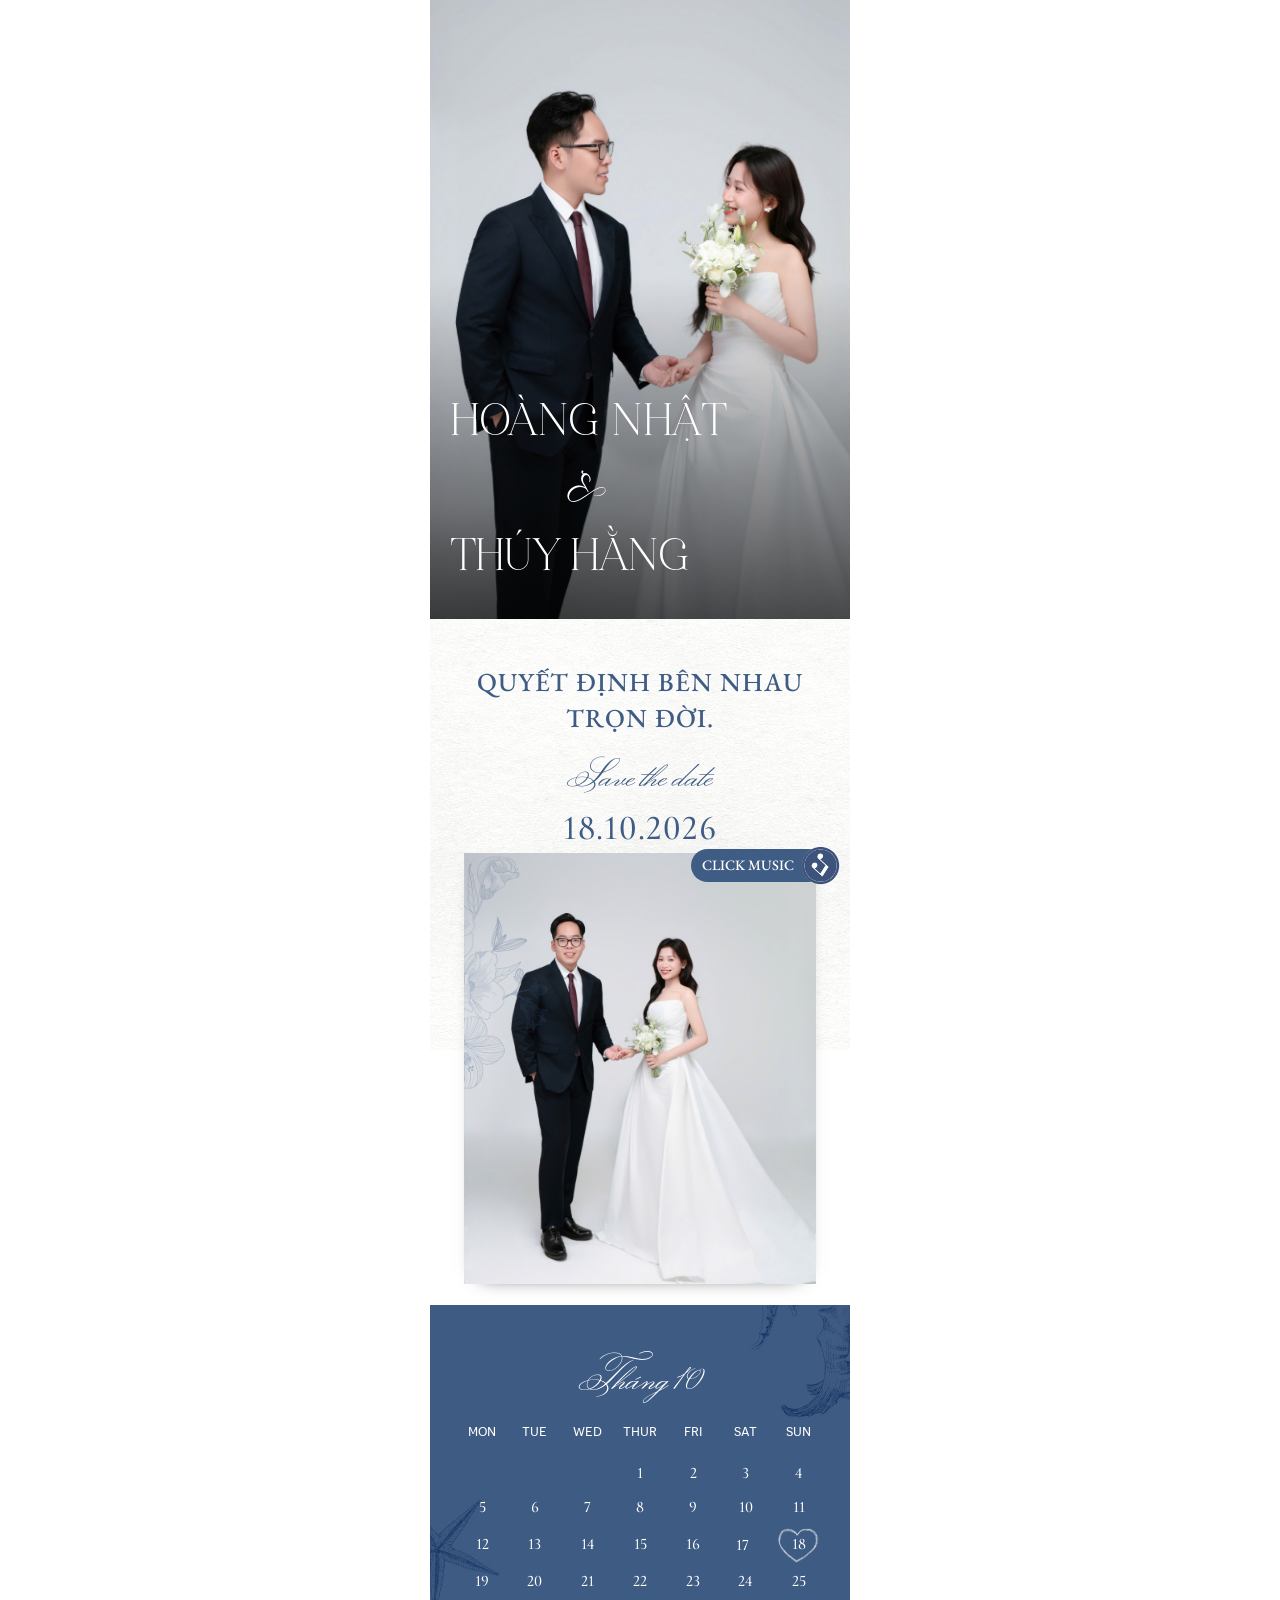
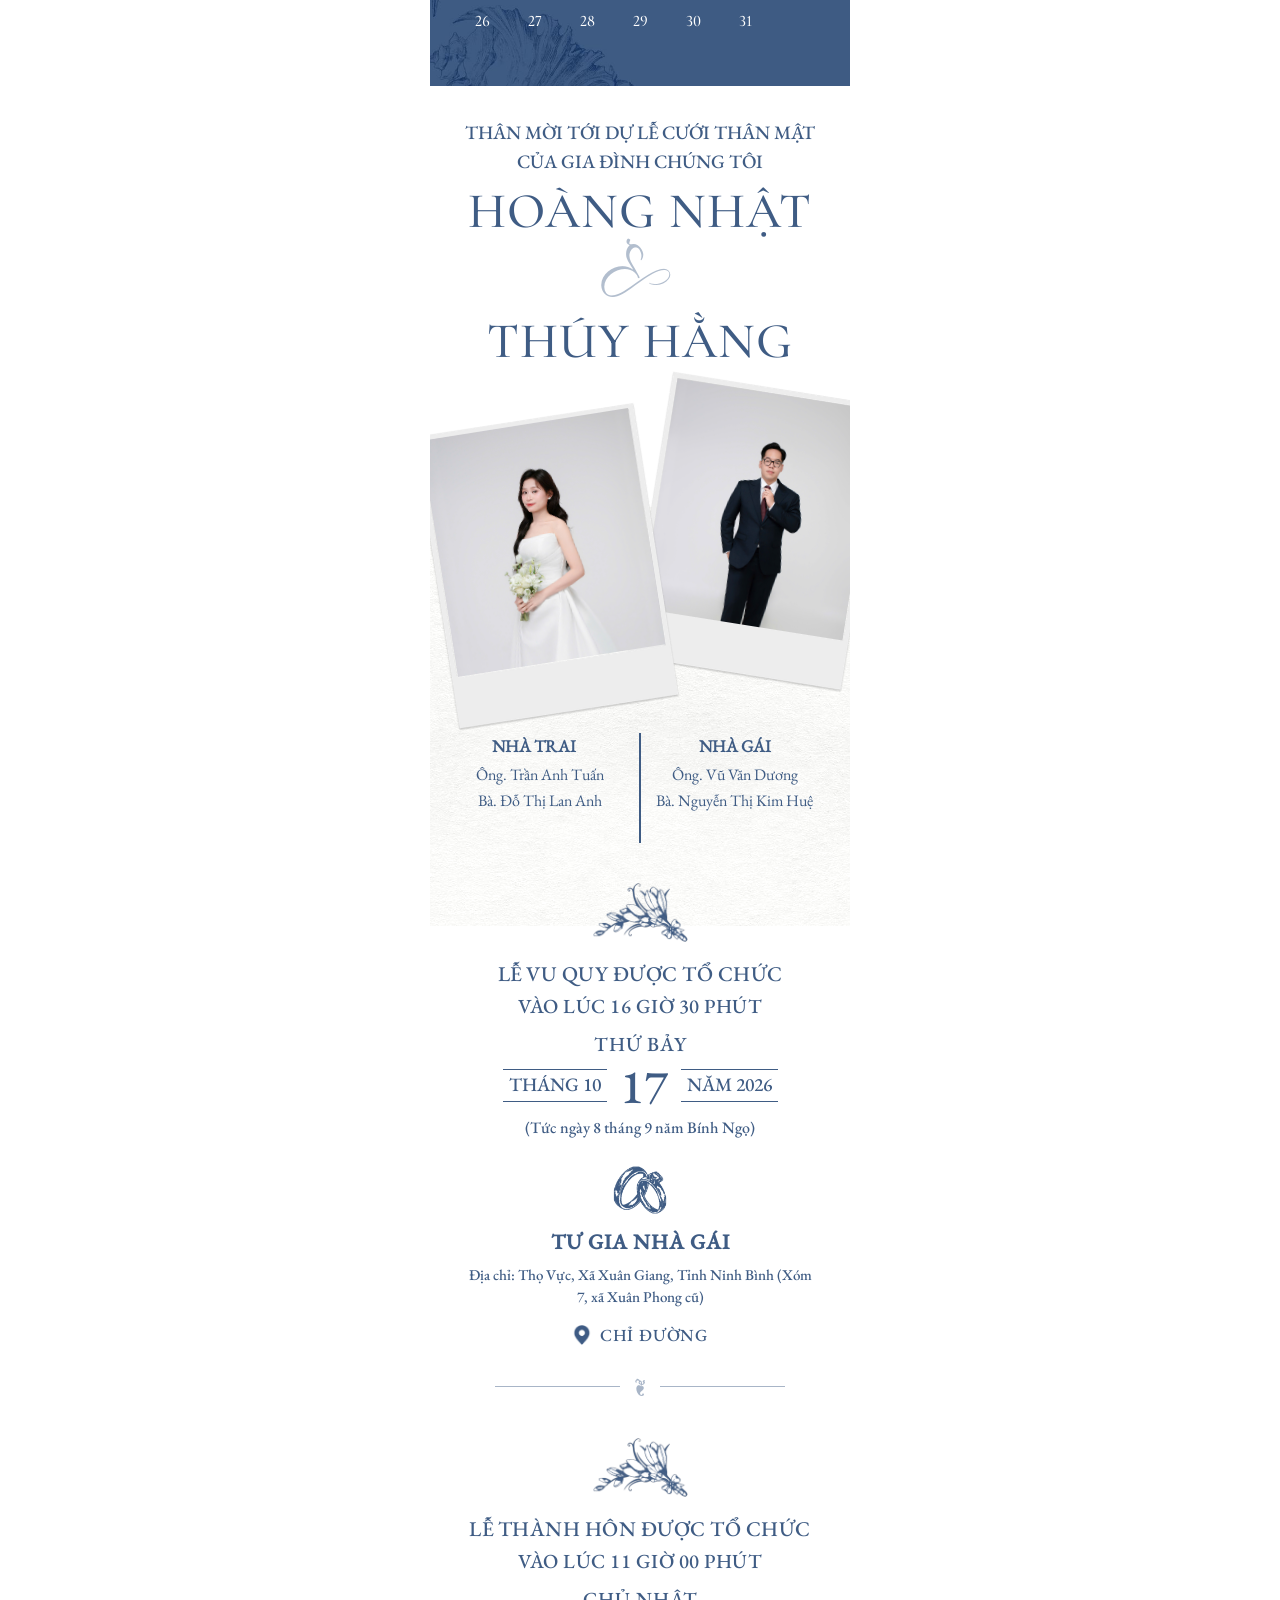
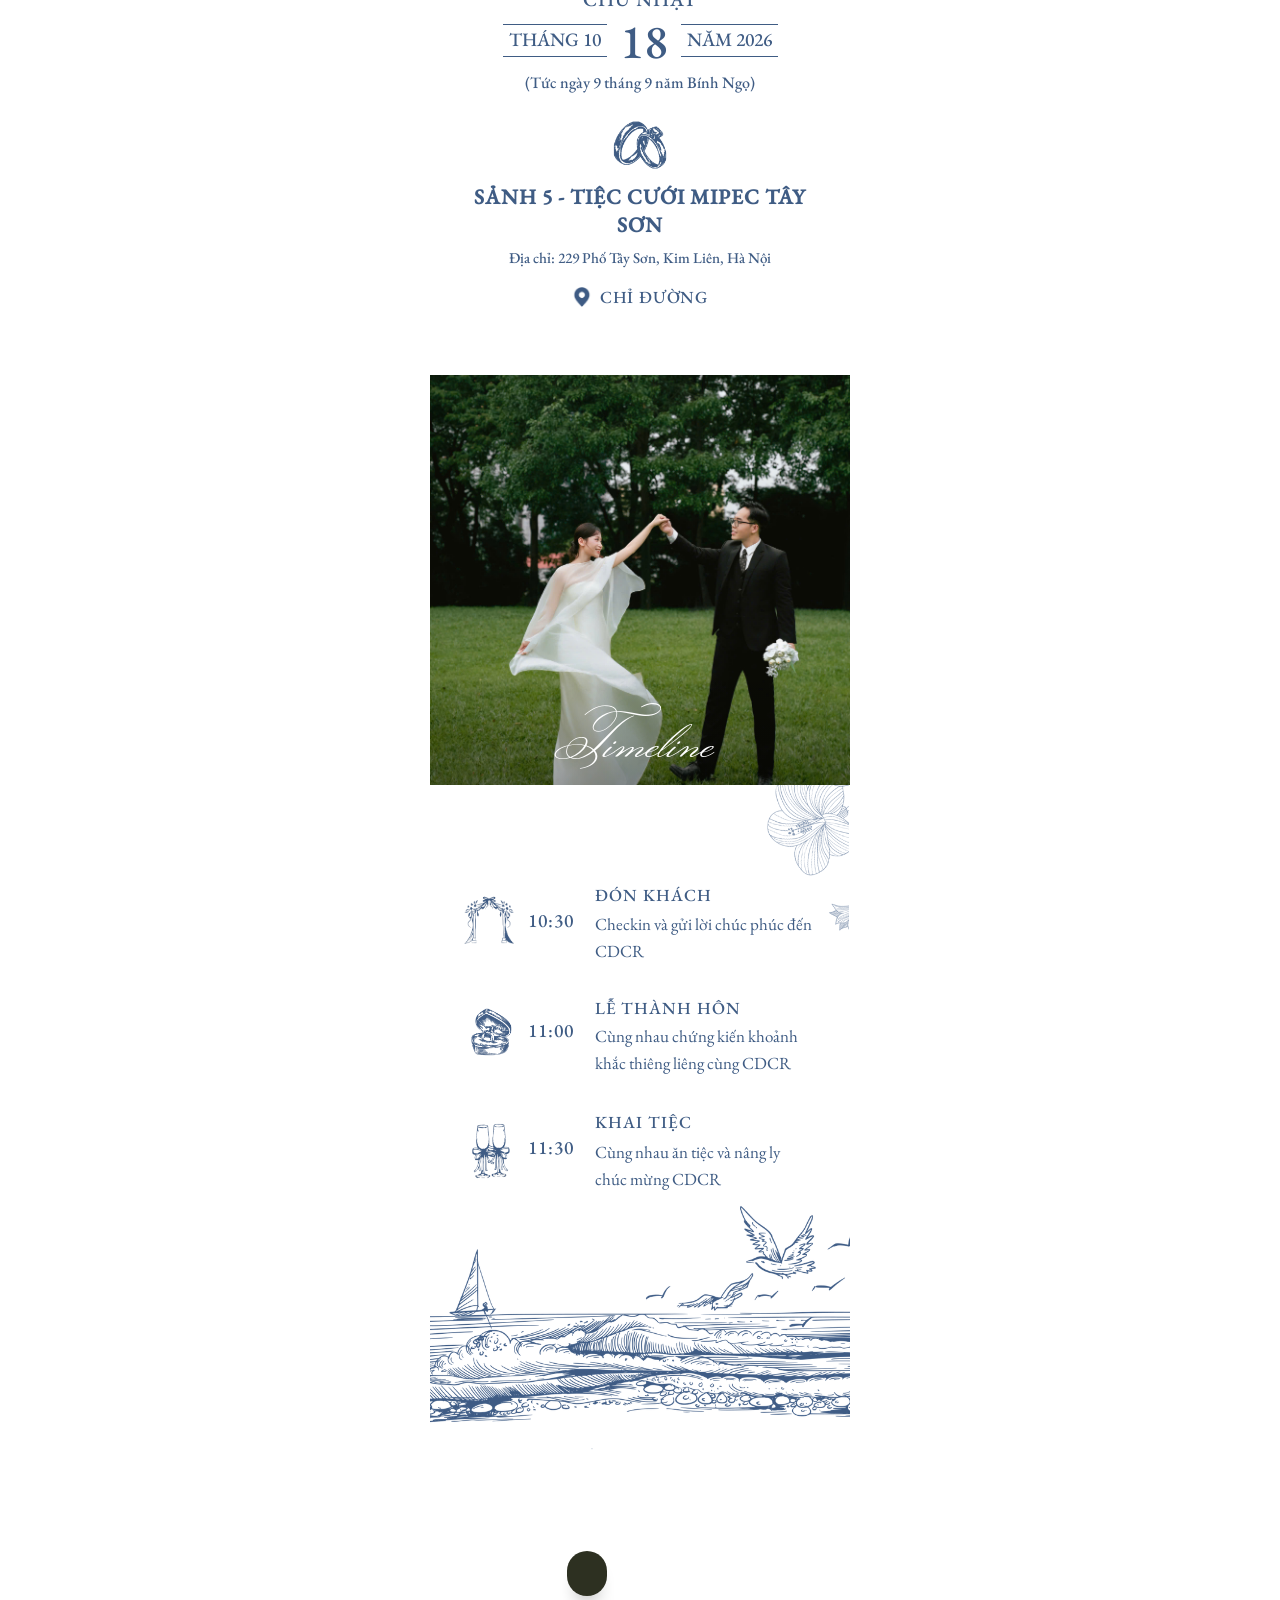
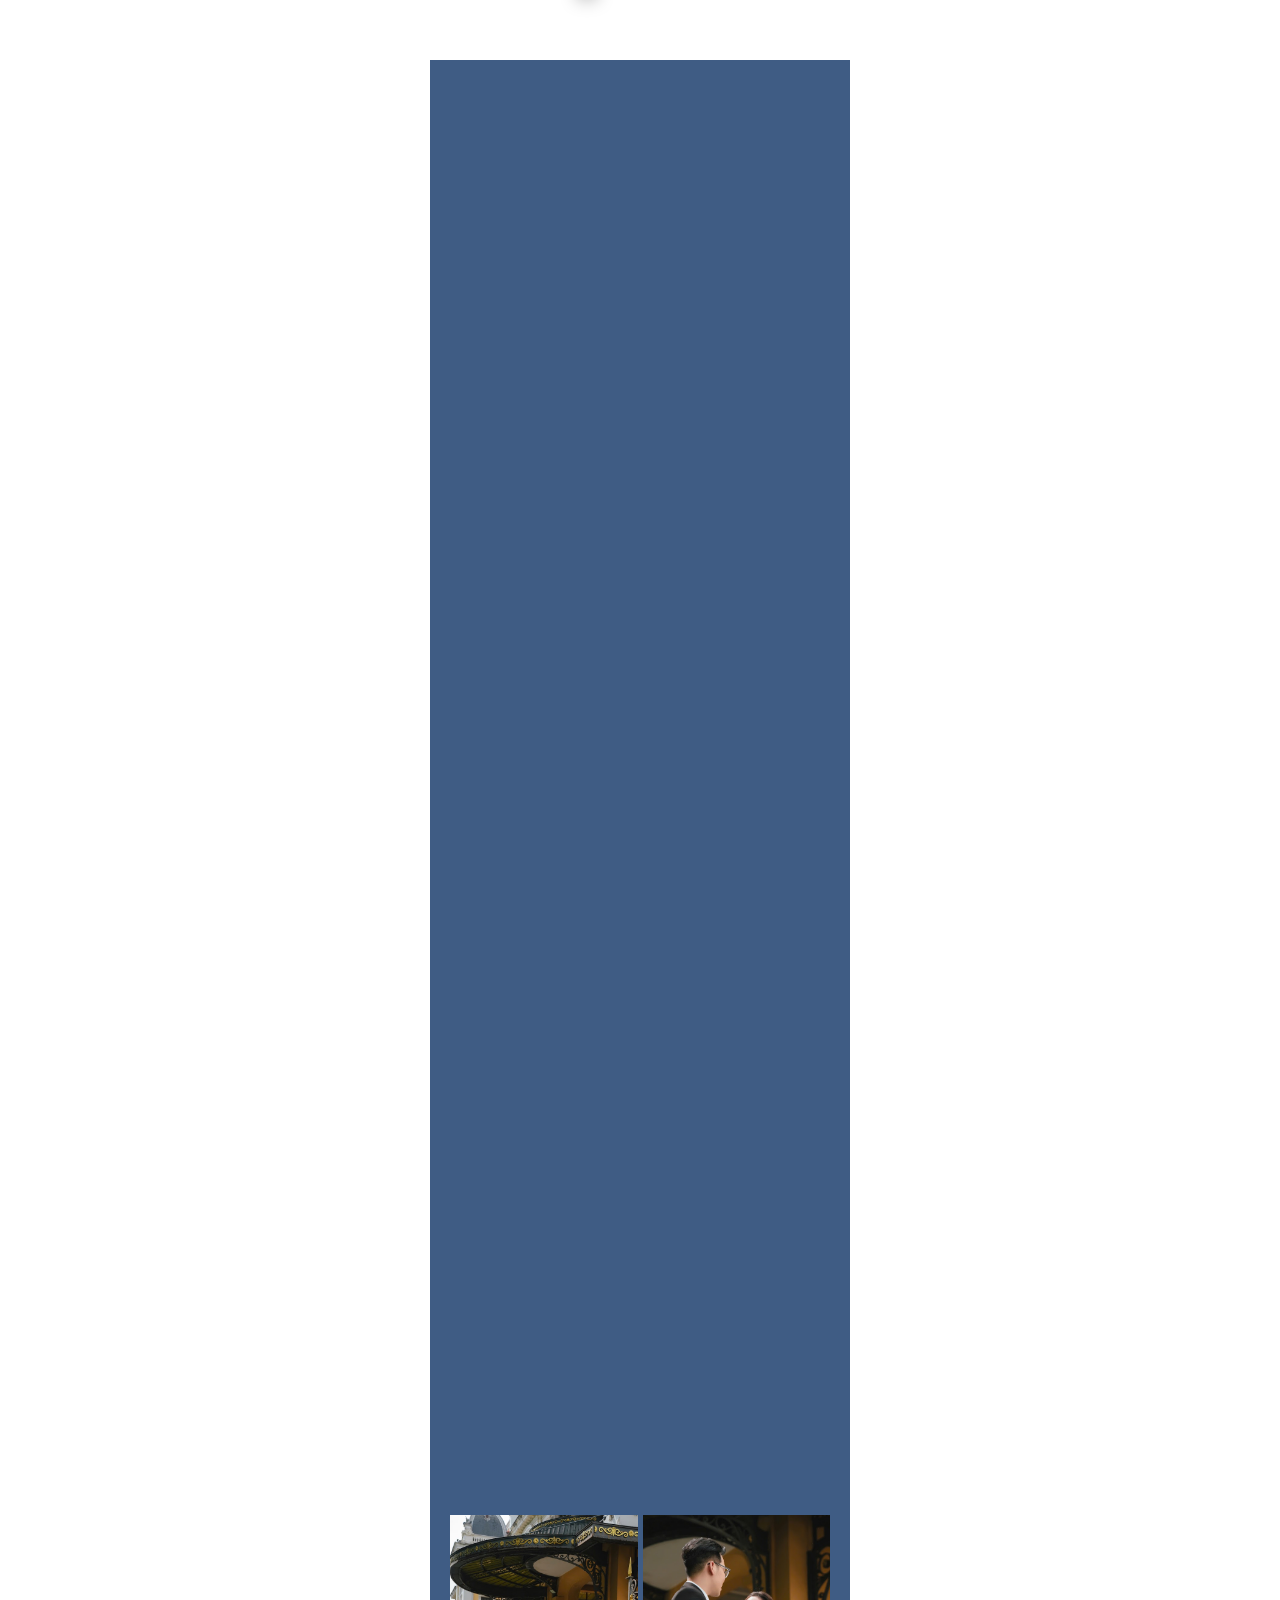
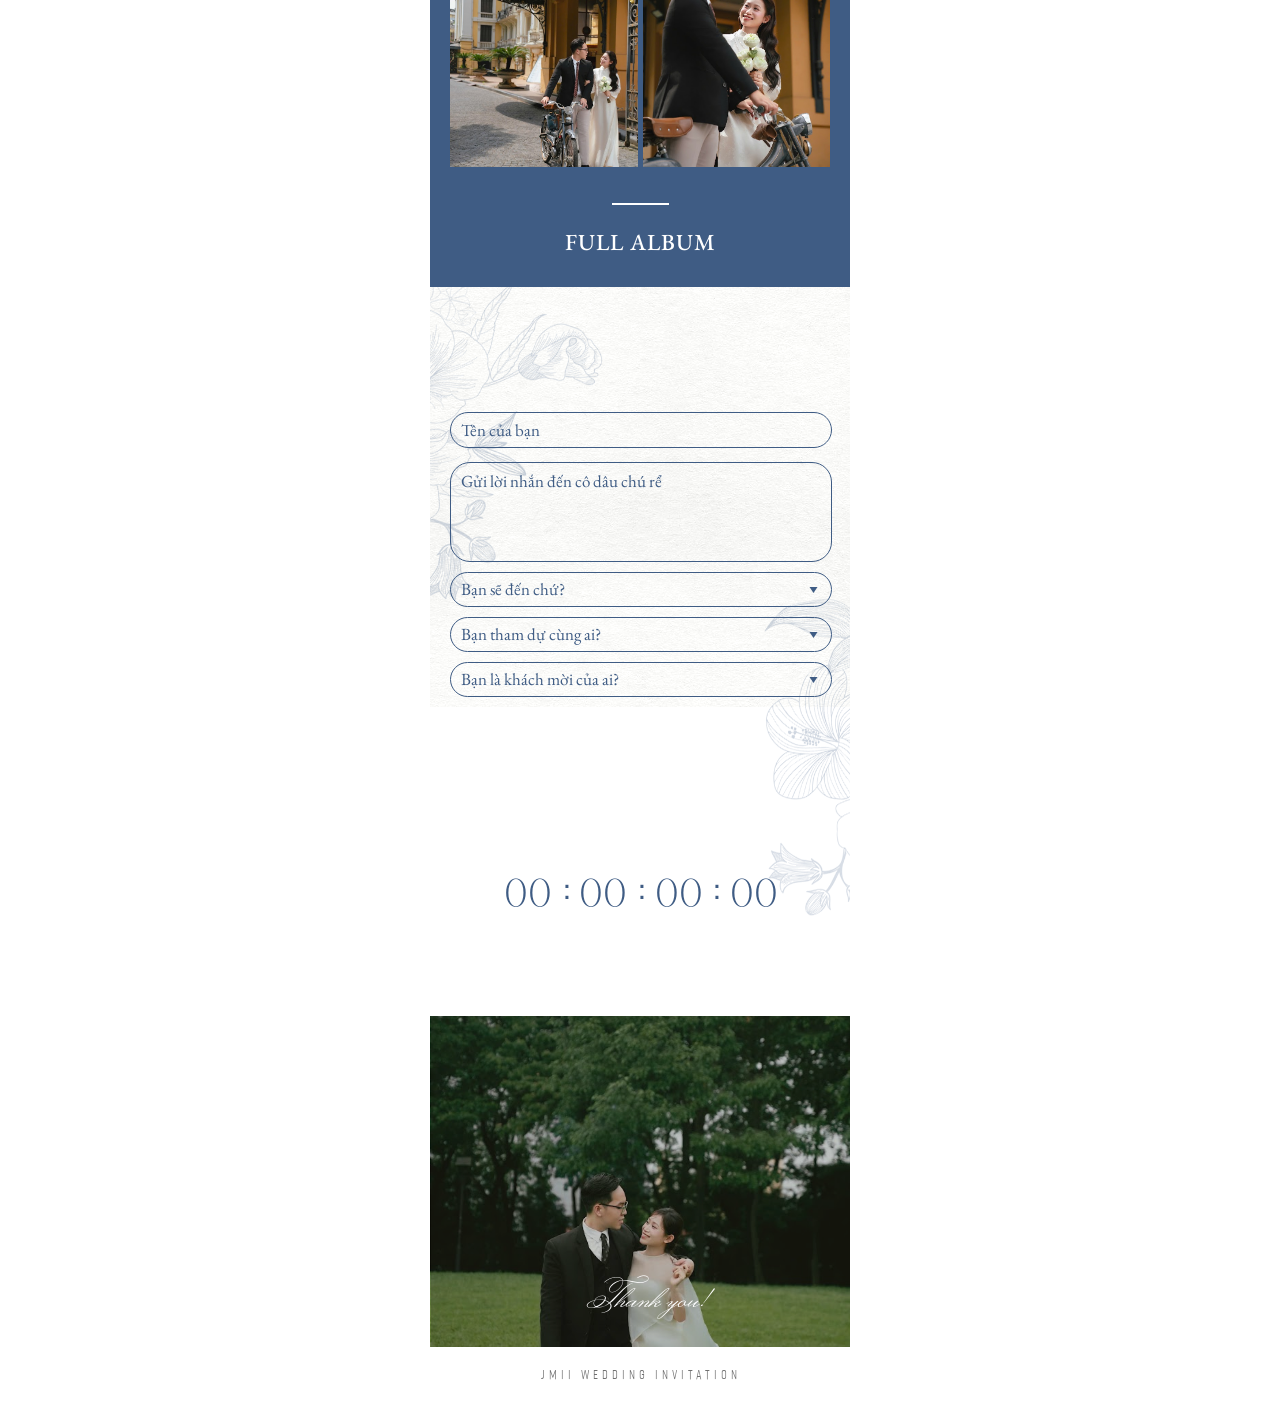
==== commit ee0df4b5: "hotfix" ====
--- a/nhagai/index.html
+++ b/nhagai/index.html
@@ -1,11 +1,11 @@
 <!DOCTYPE html>
 <html lang="vi"><head><meta charset="utf-8"/><title>LỄ VU QUY - Hoàng Nhật &amp; Thúy Hằng</title>
 <link rel="canonical" href="https://hoangnhatthuyhang.vercel.app/nhagai"/>
-<meta name="description" content="Trân trọng kính mời quý khách tới dự bữa cơm thân mật chung vui cùng gia đình Nhà Gái chúng tôi vào lúc 16:30 ngày 18.10.2026 tại Tư gia Nhà Gái"/>
+<meta name="description" content="Trân trọng kính mời quý khách tới dự bữa cơm thân mật chung vui cùng gia đình Nhà Gái chúng tôi vào lúc 16:30 ngày 17.10.2026 tại Tư gia Nhà Gái"/>
 <meta property="og:type" content="website"/>
 <meta property="og:url" content="https://hoangnhatthuyhang.vercel.app/nhagai"/>
 <meta property="og:title" content="LỄ VU QUY - Chú rể HOÀNG NHẬT & Cô dâu THÚY HẰNG"/>
-<meta property="og:description" content="Trân trọng kính mời quý khách tới dự bữa cơm thân mật chung vui cùng gia đình Nhà Gái chúng tôi vào lúc 16:30 ngày 18.10.2026 tại Tư gia Nhà Gái"/>
+<meta property="og:description" content="Trân trọng kính mời quý khách tới dự bữa cơm thân mật chung vui cùng gia đình Nhà Gái chúng tôi vào lúc 16:30 ngày 17.10.2026 tại Tư gia Nhà Gái"/>
 <meta property="og:image" content="https://hoangnhatthuyhang.vercel.app/images/og_nhagai.jpg"/>
 <meta property="og:image:secure_url" content="https://hoangnhatthuyhang.vercel.app/images/og_nhagai.jpg"/>
 <meta property="og:image:type" content="image/jpeg"/>
@@ -16,9 +16,9 @@
 <meta name="twitter:card" content="summary_large_image"/>
 <meta name="twitter:url" content="https://hoangnhatthuyhang.vercel.app/nhagai"/>
 <meta name="twitter:title" content="LỄ VU QUY - Chú rể HOÀNG NHẬT & Cô dâu THÚY HẰNG"/>
-<meta name="twitter:description" content="Trân trọng kính mời quý khách tới dự bữa cơm thân mật chung vui cùng gia đình Nhà Gái chúng tôi vào lúc 16:30 ngày 18.10.2026 tại Tư gia Nhà Gái"/>
+<meta name="twitter:description" content="Trân trọng kính mời quý khách tới dự bữa cơm thân mật chung vui cùng gia đình Nhà Gái chúng tôi vào lúc 16:30 ngày 17.10.2026 tại Tư gia Nhà Gái"/>
 <meta name="twitter:image" content="https://hoangnhatthuyhang.vercel.app/images/og_nhagai.jpg"/>
-<meta name="msapplication-TileImage" content="https://hoangnhatthuyhang.vercel.app/images/untitled-1-20250323102909-q2zbh.png"/><meta content="no-cache" http-equiv="Cache-Control"/><meta content="IE=edge" http-equiv="X-UA-Compatible"/><meta content="-1" http-equiv="Expires"/><meta content="" name="keywords"/><meta content="width=device-width, initial-scale=1" name="viewport"/><script type="text/javascript">window.ladi_viewport=function(b){var a=document;b=b?b:'innerWidth';var c=window[b];var d=true;if(typeof window.ladi_is_desktop=="undefined"||window.ladi_is_desktop==undefined){window.ladi_is_desktop=!d;}var e=960;var f=420;var g='';if(!d){g="width="+e+",user-scalable=no,initial-scale=1.0";}else{var h=1;var i=f;if(i!=c){h=c / i;}g="width="+i+",user-scalable=no,initial-scale="+h+",minimum-scale="+h+",maximum-scale="+h;}var j=a.getElementById("viewport");if(!j){j=a.createElement("meta");j.id="viewport";j.name="viewport";a.head.appendChild(j);}j.setAttribute("content",g);};window.ladi_viewport();window.ladi_fbq_data = [];window.ladi_fbq = function () {window.ladi_fbq_data.push(arguments);};window.ladi_ttq_data = [];window.ladi_ttq = function () {window.ladi_ttq_data.push(arguments);};</script><meta content="telephone=no" name="format-detection"/><link href="../images/untitled-1-20250323102909-q2zbh.png" rel="icon" type="image/x-icon"/><link href="../images/untitled-1-20250323102909-q2zbh.png" rel="shortcut icon"/><link href="../images/untitled-1-20250323102909-q2zbh.png" rel="apple-touch-icon"/><link href="../images/untitled-1-20250323102909-q2zbh.png" rel="apple-touch-icon-precomposed"/><meta content="days" name="revisit-after"/><link rel="dns-prefetch"/><link crossorigin="" href="https://fonts.googleapis.com/" rel="preconnect"/><link crossorigin="" href="https://fonts.gstatic.com/" rel="preconnect"/><link crossorigin="" href="https://w.ladicdn.com/" rel="preconnect"/><link crossorigin="" href="https://s.ladicdn.com/" rel="preconnect"/><link crossorigin="" href="https://api1.ldpform.com/" rel="preconnect"/><link crossorigin="" href="https://a.ladipage.com/" rel="preconnect"/><link crossorigin="" href="https://api.sales.ldpform.net/" rel="preconnect"/><link as="style" href="../css/google_fonts.css" onload="this.onload = null; this.rel = 'stylesheet';" rel="preload"/><link as="script" href="js/ladipagev3.min.js" rel="preload"/><style id="style_ladi" type="text/css">a,abbr,acronym,address,applet,article,aside,audio,b,big,blockquote,body,button,canvas,caption,center,cite,code,dd,del,details,dfn,div,dl,dt,em,embed,fieldset,figcaption,figure,footer,form,h1,h2,h3,h4,h5,h6,header,hgroup,html,i,iframe,img,input,ins,kbd,label,legend,li,mark,menu,nav,object,ol,output,p,pre,q,ruby,s,samp,section,select,small,span,strike,strong,sub,summary,sup,table,tbody,td,textarea,tfoot,th,thead,time,tr,tt,u,ul,var,video{margin:0;padding:0;border:0;outline:0;font-size:100%;font:inherit;vertical-align:baseline;box-sizing:border-box;-webkit-font-smoothing:antialiased;-moz-osx-font-smoothing:grayscale}article,aside,details,figcaption,figure,footer,header,hgroup,menu,nav,section{display:block}body{line-height:1}a{text-decoration:none}ol,ul{list-style:none}blockquote,q{quotes:none}blockquote:after,blockquote:before,q:after,q:before{content:'';content:none}table{border-collapse:collapse;border-spacing:0}.ladi-loading{z-index:900000000000;position:fixed;width:100%;height:100%;top:0;left:0;background-color:rgba(0,0,0,.1)}.ladi-loading .loading{width:80px;height:80px;top:0;left:0;bottom:0;right:0;margin:auto;overflow:hidden;position:absolute}.ladi-loading .loading div{position:absolute;width:6px;height:6px;background:#fff;border-radius:50%;animation:ladi-loading 1.2s linear infinite}.ladi-loading .loading div:nth-child(1){animation-delay:0s;top:37px;left:66px}.ladi-loading .loading div:nth-child(2){animation-delay:-.1s;top:22px;left:62px}.ladi-loading .loading div:nth-child(3){animation-delay:-.2s;top:11px;left:52px}.ladi-loading .loading div:nth-child(4){animation-delay:-.3s;top:7px;left:37px}.ladi-loading .loading div:nth-child(5){animation-delay:-.4s;top:11px;left:22px}.ladi-loading .loading div:nth-child(6){animation-delay:-.5s;top:22px;left:11px}.ladi-loading .loading div:nth-child(7){animation-delay:-.6s;top:37px;left:7px}.ladi-loading .loading div:nth-child(8){animation-delay:-.7s;top:52px;left:11px}.ladi-loading .loading div:nth-child(9){animation-delay:-.8s;top:62px;left:22px}.ladi-loading .loading div:nth-child(10){animation-delay:-.9s;top:66px;left:37px}.ladi-loading .loading div:nth-child(11){animation-delay:-1s;top:62px;left:52px}.ladi-loading .loading div:nth-child(12){animation-delay:-1.1s;top:52px;left:62px}@keyframes ladi-loading{0%,100%,20%,80%{transform:scale(1)}50%{transform:scale(1.5)}}.ladipage-message{position:fixed;width:100%;height:100%;top:0;left:0;z-index:10000000000;background:rgba(0,0,0,.3)}.ladipage-message .ladipage-message-box{width:400px;max-width:calc(100% - 50px);height:160px;border:1px solid rgba(0,0,0,.3);background-color:#fff;position:fixed;top:calc(50% - 155px);left:0;right:0;margin:auto;border-radius:10px}.ladipage-message .ladipage-message-box span{display:block;background-color:rgba(6,21,40,.05);color:#000;padding:12px 15px;font-weight:600;font-size:16px;line-height:16px;border-top-left-radius:10px;border-top-right-radius:10px}.ladipage-message .ladipage-message-box .ladipage-message-text{display:-webkit-box;font-size:14px;padding:0 20px;margin-top:16px;line-height:20px;-webkit-line-clamp:3;-webkit-box-orient:vertical;overflow:hidden;text-overflow:ellipsis;word-break:break-word}.ladipage-message .ladipage-message-box .ladipage-message-close{display:block;position:absolute;right:15px;bottom:10px;margin:0 auto;padding:10px 0;border:none;width:80px;text-transform:uppercase;text-align:center;color:#000;background-color:#e6e6e6;border-radius:5px;text-decoration:none;font-size:14px;line-height:14px;font-weight:600;cursor:pointer;outline:0}.lightbox-screen{display:none;position:fixed;width:100%;height:100%;top:0;left:0;bottom:0;right:0;margin:auto;z-index:9000000080;background:rgba(0,0,0,.5)}.lightbox-screen .lightbox-close{position:absolute;z-index:9000000090;cursor:pointer}.lightbox-screen .lightbox-hidden{display:none}.lightbox-screen .lightbox-close{width:16px;height:16px;margin:10px;background-repeat:no-repeat;background-position:center center;background-image:url("data:image/svg+xml;utf8, %3Csvg%20width%3D%2224%22%20height%3D%2224%22%20viewBox%3D%220%200%2024%2024%22%20xmlns%3D%22http%3A%2F%2Fwww.w3.org%2F2000%2Fsvg%22%20fill%3D%22%23fff%22%3E%3Cpath%20fill-rule%3D%22evenodd%22%20clip-rule%3D%22evenodd%22%20d%3D%22M23.4144%202.00015L2.00015%2023.4144L0.585938%2022.0002L22.0002%200.585938L23.4144%202.00015Z%22%3E%3C%2Fpath%3E%3Cpath%20fill-rule%3D%22evenodd%22%20clip-rule%3D%22evenodd%22%20d%3D%22M2.00015%200.585938L23.4144%2022.0002L22.0002%2023.4144L0.585938%202.00015L2.00015%200.585938Z%22%3E%3C%2Fpath%3E%3C%2Fsvg%3E")}*{-webkit-tap-highlight-color:#fff0}body{font-size:12px;-ms-text-size-adjust:none;-moz-text-size-adjust:none;-o-text-size-adjust:none;-webkit-text-size-adjust:none;background-color:#fff}.overflow-hidden{overflow:hidden}.ladi-transition{transition:all 150ms linear 0s}.z-index-1{z-index:1}.opacity-0{opacity:0}.height-0{height:0!important}.pointer-events-none{pointer-events:none}.transition-parent-collapse-height{transition:height 150ms linear 0s}.transition-parent-collapse-top{transition:top 150ms linear 0s}.transition-readmore{transition:height 350ms linear 0s}.transition-collapse{transition:height 150ms linear 0s}body.grab{cursor:grab}.ladi-wraper{width:100%;min-height:100%;overflow:hidden;touch-action:manipulation}.ladi-container{position:relative;margin:0 auto;height:100%}.ladi-overlay{position:absolute;top:0;left:0;height:100%;width:100%;pointer-events:none}.ladi-element{position:absolute}@media (hover: hover) {.ladi-check-hover {opacity: 0;}}.ladi-section {margin: 0 auto;position: relative;}.ladi-section[data-tab-id]{display: none;}.ladi-section.selected[data-tab-id]{display: block;}.ladi-section .ladi-section-background {position: absolute;width: 100%;height: 100%;top: 0;left: 0;pointer-events: none;overflow: hidden;}.ladi-box {position: absolute;width: 100%;height: 100%;overflow: hidden;}#SECTION_POPUP .ladi-container {z-index: 90000070;}#SECTION_POPUP .ladi-container > .ladi-element {z-index: 90000070;position: fixed;display: none;}#SECTION_POPUP .ladi-container > .ladi-element[data-fixed-close="true"] {position: relative !important;}#SECTION_POPUP .ladi-container > .ladi-element.hide-visibility {display: block !important;visibility: hidden !important;}#SECTION_POPUP .popup-close {position: absolute;right: 0px;top: 0px;z-index: 9000000080;cursor: pointer;width: 16px;height: 16px;margin: 10px;background-repeat: no-repeat;background-position: center center;background-image: url("data:image/svg+xml;utf8, %3Csvg%20width%3D%2224%22%20height%3D%2224%22%20viewBox%3D%220%200%2024%2024%22%20xmlns%3D%22http%3A%2F%2Fwww.w3.org%2F2000%2Fsvg%22%20fill%3D%22%23000%22%3E%3Cpath%20fill-rule%3D%22evenodd%22%20clip-rule%3D%22evenodd%22%20d%3D%22M23.4144%202.00015L2.00015%2023.4144L0.585938%2022.0002L22.0002%200.585938L23.4144%202.00015Z%22%3E%3C%2Fpath%3E%3Cpath%20fill-rule%3D%22evenodd%22%20clip-rule%3D%22evenodd%22%20d%3D%22M2.00015%200.585938L23.4144%2022.0002L22.0002%2023.4144L0.585938%202.00015L2.00015%200.585938Z%22%3E%3C%2Fpath%3E%3C%2Fsvg%3E");}.ladi-popup {position: absolute;width: 100%;height: 100%;}.ladi-popup .ladi-popup-background {height: 100%;width: 100%;pointer-events: none;}.ladi-countdown {position: absolute;width: 100%;height: 100%;display: flex;}.ladi-countdown .ladi-countdown-background {position: absolute;width: 100%;height: 100%;top: 0;left: 0;background-size: inherit;background-attachment: inherit;background-origin: inherit;display: table;pointer-events: none;}.ladi-countdown .ladi-countdown-text {position: absolute;width: 100%;height: 100%;text-decoration: inherit;display: table;pointer-events: none;}.ladi-countdown .ladi-countdown-text span {display: table-cell;vertical-align: middle;}.ladi-countdown > .ladi-element {text-decoration: inherit;background-size: inherit;background-attachment: inherit;background-origin: inherit;position: relative;display: inline-block;}.ladi-countdown > .ladi-element:last-child {margin-right: 0px !important;}.ladi-button{position:absolute;width:100%;height:100%;overflow:hidden}.ladi-button:active{transform:translateY(2px);transition:transform .2s linear}.ladi-button .ladi-button-background{height:100%;width:100%;pointer-events:none;transition:inherit}.ladi-button>.ladi-button-headline,.ladi-button>.ladi-button-shape{width:100%!important;height:100%!important;top:0!important;left:0!important;display:table;user-select:none;-webkit-user-select:none;-moz-user-select:none;-ms-user-select:none}.ladi-button>.ladi-button-shape .ladi-shape{margin:auto;top:0;bottom:0}.ladi-button>.ladi-button-headline .ladi-headline{display:table-cell;vertical-align:middle}.ladi-checkout-product-cart-icon .ladi-cart-number{position:absolute;top:-2px;right:-7px;background:#f36e36;text-align:center;min-width:18px;min-height:18px;font-size:12px;font-weight:700;color:#fff;border-radius:100%;z-index:90000000;padding:3px 4px}.ladi-checkout-product-add-to-cart .ladi-button .loading-dots{width:100%;height:100%;top:0;left:0;position:absolute;display:flex;align-items:center;justify-content:center}.ladi-checkout-product-add-to-cart .ladi-button .loading-dots p{display:inline-block;font-size:32px;line-height:1;animation:.6s infinite loading}.ladi-checkout-product-add-to-cart .ladi-button .loading-dots p:first-child{animation-delay:0s}.ladi-checkout-product-add-to-cart .ladi-button .loading-dots p:nth-child(2){animation-delay:.2s}.ladi-checkout-product-add-to-cart .ladi-button .loading-dots p:nth-child(3){animation-delay:.4s}@keyframes loading{0%,100%{opacity:0}50%{opacity:1}}.ladi-form .ladi-form-checkout-bump-offer-check.multiple.checked:before,.ladi-form .ladi-form-checkout-payment-check.multiple.checked:before{--url:url("data:image/svg+xml,%0A%3Csvg%20width%3D%2224%22%20height%3D%2224%22%20viewBox%3D%220%200%2024%2024%22%20fill%3D%22none%22%20xmlns%3D%22http%3A%2F%2Fwww.w3.org%2F2000%2Fsvg%22%3E%0A%3Cpath%20d%3D%22M18.71%207.20998C18.617%207.11625%2018.5064%207.04186%2018.3846%206.99109C18.2627%206.94032%2018.132%206.91418%2018%206.91418C17.868%206.91418%2017.7373%206.94032%2017.6154%206.99109C17.4936%207.04186%2017.383%207.11625%2017.29%207.20998L9.84%2014.67L6.71%2011.53C6.61348%2011.4367%206.49954%2011.3634%206.37468%2011.3142C6.24983%2011.265%206.1165%2011.2409%205.98232%2011.2432C5.84814%2011.2455%205.71573%2011.2743%205.59265%2011.3278C5.46957%2011.3812%205.35824%2011.4585%205.265%2011.555C5.17176%2011.6515%205.09845%2011.7654%205.04924%2011.8903C5.00004%2012.0152%204.97591%2012.1485%204.97823%2012.2827C4.98055%2012.4168%205.00928%2012.5492%205.06277%2012.6723C5.11627%2012.7954%205.19348%2012.9067%205.29%2013L9.13%2016.84C9.22296%2016.9337%209.33356%2017.0081%209.45542%2017.0589C9.57728%2017.1096%209.70799%2017.1358%209.84%2017.1358C9.97201%2017.1358%2010.1027%2017.1096%2010.2246%2017.0589C10.3464%2017.0081%2010.457%2016.9337%2010.55%2016.84L18.71%208.67998C18.8115%208.58634%2018.8925%208.47269%2018.9479%208.34619C19.0033%208.21969%2019.0319%208.08308%2019.0319%207.94498C19.0319%207.80688%2019.0033%207.67028%2018.9479%207.54378C18.8925%207.41728%2018.8115%207.30363%2018.71%207.20998Z%22%20fill%3D%22%231852FA%22%2F%3E%0A%3C%2Fsvg%3E%0A");pointer-events:none;top:-1px;left:-1px;transform:none}.ladi-form,.ladi-form .ladi-form-item-container{position:absolute;width:100%;height:100%}.ladi-form>.ladi-element,.ladi-form>.ladi-element .ladi-form-item-container,.ladi-form>.ladi-element .ladi-form-item-container .ladi-form-item .ladi-form-checkbox-item span[data-checked=true],.ladi-form>.ladi-element .ladi-form-item-container .ladi-form-item .ladi-form-control:not(.ladi-form-control-select){text-transform:inherit;text-decoration:inherit;text-align:inherit;letter-spacing:inherit;color:inherit;background-size:inherit;background-attachment:inherit;background-origin:inherit}.ladi-form .ladi-button>.ladi-button-headline{color:initial;font-size:initial;font-weight:initial;text-transform:initial;text-decoration:initial;font-style:initial;text-align:initial;letter-spacing:initial;line-height:initial}.ladi-form [data-form-checkout-item=bump_offer] .ladi-form-item,.ladi-form>[data-quantity=true] .ladi-form-item-container{overflow:hidden}.ladi-form>.ladi-element .ladi-form-item-container .ladi-form-item{text-transform:inherit;text-decoration:inherit;text-align:inherit;letter-spacing:inherit;color:inherit}.ladi-form>.ladi-element .ladi-form-item-container .ladi-form-item-background{background-size:inherit;background-attachment:inherit;background-origin:inherit}.ladi-form>.ladi-element .ladi-form-item-container .ladi-form-item .ladi-form-control-select{-webkit-appearance:none;-moz-appearance:none;appearance:none;background-size:9px 6px!important;background-position:right .5rem center;background-repeat:no-repeat;padding-right:24px;text-transform:inherit;text-align:inherit;letter-spacing:inherit;color:inherit;background-size:inherit;background-attachment:inherit;background-origin:inherit}.ladi-form>.ladi-element .ladi-form-item-container .ladi-form-item .ladi-form-checkbox-item,.ladi-form>.ladi-element .ladi-form-item-container .ladi-form-item .ladi-form-checkbox-item span[data-checked=false]{text-transform:inherit;text-align:inherit;letter-spacing:inherit;background-size:inherit;background-attachment:inherit;background-origin:inherit;color:inherit}.ladi-form>.ladi-element .ladi-form-item-container .ladi-form-item .ladi-form-control-select-2{width:calc(100% / 2 - 5px);max-width:calc(100% / 2 - 5px);min-width:calc(100% / 2 - 5px)}.ladi-form>.ladi-element .ladi-form-item-container .ladi-form-item .ladi-form-control-select-2:nth-child(3),.ladi-form>.ladi-element .ladi-form-item-container .ladi-form-item .ladi-form-control-select-3:nth-child(3),.ladi-form>.ladi-element .ladi-form-item-container .ladi-form-item .ladi-form-control-select-3:nth-child(4){margin-left:7.5px}.ladi-form>.ladi-element .ladi-form-item-container .ladi-form-item .ladi-form-control-select-3{width:calc(100% / 3 - 5px);max-width:calc(100% / 3 - 5px);min-width:calc(100% / 3 - 5px)}.ladi-form>.ladi-element .ladi-form-item-container .ladi-form-item .ladi-form-control-select option{color:initial}.ladi-form>.ladi-element .ladi-form-item-container .ladi-form-item .ladi-form-control-select:not([data-selected=""]){text-decoration:inherit}.ladi-form>.ladi-element .ladi-form-item-container .ladi-form-item .ladi-form-checkbox-item{text-decoration:inherit;vertical-align:middle}.ladi-form>.ladi-element .ladi-form-item-container .ladi-form-item .ladi-form-checkbox-box-item{display:inline-block;width:fit-content}.ladi-form>.ladi-element .ladi-form-item-container .ladi-form-item .ladi-form-checkbox-item span{user-select:none;-webkit-user-select:none;-moz-user-select:none;-ms-user-select:none}.ladi-form .ladi-form-item-title-value{font-weight:700;word-break:break-word}.ladi-form .ladi-form-label-container{position:relative;width:100%}.ladi-form .ladi-form-control-file{background-repeat:no-repeat;background-position:calc(100% - 5px) center}.ladi-form .ladi-form-label-container .ladi-form-label-item{display:inline-block;cursor:pointer;position:relative;border-radius:0!important;user-select:none;-webkit-user-select:none;-moz-user-select:none;-ms-user-select:none}.ladi-form .ladi-form-label-container .ladi-form-label-item.image{background-size:cover;background-repeat:no-repeat;background-position:center}.ladi-form .ladi-form-label-container .ladi-form-label-item.no-value{display:none!important}.ladi-form .ladi-form-label-container .ladi-form-label-item.text.disabled{opacity:.35}.ladi-form .ladi-form-label-container .ladi-form-label-item.image.disabled{opacity:.2}.ladi-form .ladi-form-label-container .ladi-form-label-item.color.disabled{opacity:.15}.ladi-form .ladi-form-label-container .ladi-form-label-item.selected:before{content:'';width:0;height:0;bottom:-1px;right:-1px;position:absolute;border-width:0 0 15px 15px;border-color:transparent;border-style:solid}.ladi-form .ladi-form-label-container .ladi-form-label-item.selected:after{content:'';background-image:url("data:image/svg+xml;utf8,%3Csvg xmlns='http://www.w3.org/2000/svg' enable-background='new 0 0 12 12' viewBox='0 0 12 12' x='0' fill='%23fff' y='0'%3E%3Cg%3E%3Cpath d='m5.2 10.9c-.2 0-.5-.1-.7-.2l-4.2-3.7c-.4-.4-.5-1-.1-1.4s1-.5 1.4-.1l3.4 3 5.1-7c .3-.4 1-.5 1.4-.2s.5 1 .2 1.4l-5.7 7.9c-.2.2-.4.4-.7.4 0-.1 0-.1-.1-.1z'%3E%3C/path%3E%3C/g%3E%3C/svg%3E");background-repeat:no-repeat;background-position:bottom right;width:7px;height:7px;bottom:0;right:0;position:absolute}.ladi-form .ladi-form-item{width:100%;height:100%;position:absolute}.ladi-form .ladi-form-item-background{position:absolute;width:100%;height:100%;top:0;left:0;pointer-events:none}.ladi-form .ladi-form-item.ladi-form-checkbox{height:auto;padding:0 5px}.ladi-form .ladi-form-item .ladi-form-control{background-color:transparent;min-width:100%;min-height:100%;max-width:100%;max-height:100%;width:100%;height:100%;padding:0 5px;color:inherit;font-size:inherit;border:none}.ladi-form .ladi-form-item.ladi-form-checkbox.ladi-form-checkbox-vertical .ladi-form-checkbox-item{margin-top:0!important;margin-left:0!important;margin-right:0!important;display:flex;align-items:center;border:none}.ladi-form .ladi-form-item.ladi-form-checkbox.ladi-form-checkbox-horizontal .ladi-form-checkbox-item{margin-top:0!important;margin-left:0!important;margin-right:10px!important;display:inline-flex;align-items:center;border:none;position:relative}.ladi-form .ladi-form-item.ladi-form-checkbox .ladi-form-checkbox-item input{margin-right:5px;display:block}.ladi-form .ladi-form-item.ladi-form-checkbox .ladi-form-checkbox-item span{cursor:default;word-break:break-word}.ladi-form .ladi-form-item textarea.ladi-form-control{resize:none;padding:5px}.ladi-form .ladi-button{cursor:pointer}.ladi-form .ladi-button .ladi-headline{cursor:pointer;user-select:none}.ladi-form .ladi-element .ladi-form-otp::-webkit-inner-spin-button,.ladi-form .ladi-element .ladi-form-otp::-webkit-outer-spin-button{-webkit-appearance:none;margin:0}.ladi-form .ladi-element .ladi-form-item .button-get-code{display:none;position:absolute;right:0;top:0;bottom:0;margin:auto 0;line-height:initial;padding:5px 10px;height:max-content;cursor:pointer;user-select:none;-webkit-user-select:none;-moz-user-select:none;-ms-user-select:none}.ladi-form .ladi-element .ladi-form-item .button-get-code.hide-visibility{display:block!important;visibility:hidden!important}.ladi-form .ladi-form-checkout-bump-offer-product.option-2,.ladi-form .ladi-form-item.otp-resend .button-get-code,.ladi-form [data-form-checkout-item=payment] .ladi-form-checkout-payment-content div>span{display:block}.ladi-form .ladi-form-item.otp-countdown:before{content:attr(data-countdown-time) "s";position:absolute;top:0;bottom:0;margin:auto 0;height:max-content;line-height:initial}.ladi-form [data-variant=true] select option[disabled]{background:#fff;color:#b8b8b8!important}.ladi-google-recaptcha-checkbox{position:absolute;display:inline-block;transform:translateY(-100%);margin-top:-5px;z-index:90000010}.ladi-element[data-form-checkout-item]{padding:0}.ladi-form .ladi-form-checkout-title{margin-bottom:8px}.ladi-form .ladi-element[data-form-checkout-item] .ladi-form-item,.ladi-form .ladi-element[data-form-checkout-item] .ladi-form-item-container{height:auto!important;position:unset!important}.ladi-form .ladi-form-checkout-box{gap:12px;display:flex;flex-flow:column;margin:8px 12px;margin-top:14px!important;padding-bottom:14px;border-left:none!important;border-right:none!important;border-top:none!important;border-radius:0!important}.ladi-form .ladi-form-checkout-box:last-child{border:none!important;padding-bottom:4px}.ladi-form .ladi-form-checkout-box:first-child,.ladi-form .ladi-form-checkout-bump-offer-product .item-product:first-child{margin-top:0}.ladi-form .ladi-form-checkout-payment-item{display:flex;flex-flow:row;gap:12px;align-items:center;--check-size:18px;--width-quantity:65px}.ladi-form .ladi-form-checkout-payment-check{--border-size:1px;width:var(--check-size);height:var(--check-size);flex:0 0 var(--check-size);border:var(--border-size) solid;border-radius:100%;display:block;position:relative}.ladi-form .ladi-form-checkout-payment-check.checked:before{content:"";width:calc(var(--check-size)/ 2);height:calc(var(--check-size)/ 2);border-radius:inherit;display:block;position:absolute;top:0;left:0;transform:translate(calc(50% - var(--border-size)),calc(50% - var(--border-size)))}.ladi-form .ladi-form-checkout-bump-offer-check.multiple,.ladi-form .ladi-form-checkout-payment-check.multiple{border-radius:4px}.ladi-form .ladi-form-checkout-payment-check.multiple.checked:before{content:"";-webkit-mask-image:var(--url);mask-image:var(--url);width:var(--check-size);height:var(--check-size);-webkit-mask-size:var(--check-size);mask-size:var(--check-size);background-color:#fff;position:absolute}.ladi-form .ladi-form-checkout-payment-content,.ladi-form .ladi-form-checkout-product-content{display:flex;flex-flow:row;--gap:10px;gap:var(--gap);align-items:center;width:calc(100% - var(--width-quantity) - var(--check-size) - var(--gap) * 2)}.ladi-form .ladi-form-checkout-payment-content img,.ladi-form .ladi-form-checkout-product-content img{width:36px;max-height:36px;border-radius:4px}.ladi-form .ladi-form-checkout-payment-content div,.ladi-form .ladi-form-checkout-product-content div{display:flex;flex-flow:column}.ladi-form .ladi-form-checkout-payment-content div>span,.ladi-form .ladi-form-checkout-product-content div>span{font-size:inherit}.ladi-form .ladi-form-checkout-payment-content div>span.small,.ladi-form .ladi-form-checkout-product-content div>span.small{font-size:80%;opacity:.8}.ladi-form .ladi-form-checkout-payment-content div .price.price-compare,.ladi-form .ladi-form-checkout-product-content div .price.price-compare{display:flex;align-items:center;gap:8px;flex-direction:row!important}.ladi-form .ladi-form-checkout-payment-quantity,.ladi-form .ladi-form-checkout-product-quantity{position:relative;--icon-size:calc(var(--check-size) * 0.8)}.ladi-form .ladi-form-checkout-payment-quantity input,.ladi-form .ladi-form-checkout-product-quantity input{padding:4px calc(var(--check-size)) 4px 8px;border-radius:8px;position:relative;width:var(--width-quantity);min-height:34px;border:1px solid;background-color:transparent;top:0;left:0;display:block}.ladi-form .ladi-form-checkout-payment-quantity input::-webkit-inner-spin-button,.ladi-form .ladi-form-checkout-payment-quantity input::-webkit-outer-spin-button{-webkit-appearance:none;margin:0}.ladi-form .ladi-form-checkout-payment-quantity .up{width:var(--icon-size);height:var(--icon-size);top:-1px;right:5px;cursor:pointer;display:block;position:absolute}.ladi-form .ladi-form-checkout-payment-quantity .up:before{content:'';--url:url("data:image/svg+xml,%3Csvg%20width%3D%2216%22%20height%3D%2216%22%20viewBox%3D%220%200%2016%2016%22%20fill%3D%22none%22%20xmlns%3D%22http%3A%2F%2Fwww.w3.org%2F2000%2Fsvg%22%3E%3Cpath%20fill-rule%3D%22evenodd%22%20clip-rule%3D%22evenodd%22%20d%3D%22M3.14645%206.14645C3.34171%205.95118%203.65829%205.95118%203.85355%206.14645L8%2010.2929L12.1464%206.14645C12.3417%205.95118%2012.6583%205.95118%2012.8536%206.14645C13.0488%206.34171%2013.0488%206.65829%2012.8536%206.85355L8.35355%2011.3536C8.15829%2011.5488%207.84171%2011.5488%207.64645%2011.3536L3.14645%206.85355C2.95118%206.65829%202.95118%206.34171%203.14645%206.14645Z%22%20fill%3D%22black%22%20transform%3D%22rotate(180%208%208)%22%2F%3E%3C%2Fsvg%3E");-webkit-mask-image:var(--url);mask-image:var(--url);display:block;position:absolute;width:var(--icon-size);height:var(--icon-size);pointer-events:none;top:4px;left:2px;-webkit-mask-size:var(--icon-size);mask-size:var(--icon-size)}.ladi-form .ladi-form-checkout-payment-quantity .down{width:var(--icon-size);height:var(--icon-size);right:5px;cursor:pointer;display:block;position:absolute;bottom:3px}.ladi-form .ladi-form-checkout-payment-quantity .down:before{content:'';--url:url("data:image/svg+xml,%3Csvg%20width%3D%2216%22%20height%3D%2216%22%20viewBox%3D%220%200%2016%2016%22%20fill%3D%22none%22%20xmlns%3D%22http%3A%2F%2Fwww.w3.org%2F2000%2Fsvg%22%3E%0A%3Cpath%20fill-rule%3D%22evenodd%22%20clip-rule%3D%22evenodd%22%20d%3D%22M3.14645%206.14645C3.34171%205.95118%203.65829%205.95118%203.85355%206.14645L8%2010.2929L12.1464%206.14645C12.3417%205.95118%2012.6583%205.95118%2012.8536%206.14645C13.0488%206.34171%2013.0488%206.65829%2012.8536%206.85355L8.35355%2011.3536C8.15829%2011.5488%207.84171%2011.5488%207.64645%2011.3536L3.14645%206.85355C2.95118%206.65829%202.95118%206.34171%203.14645%206.14645Z%22%20fill%3D%22black%22%2F%3E%0A%3C%2Fsvg%3E");-webkit-mask-image:var(--url);mask-image:var(--url);display:block;position:absolute;width:var(--icon-size);height:var(--icon-size);pointer-events:none;left:2px;-webkit-mask-size:var(--icon-size);mask-size:var(--icon-size)}.ladi-form [data-form-checkout-item=payment] .ladi-form-item{display:table}.ladi-form [data-form-checkout-item=payment] .ladi-form-item .ladi-form-checkout-payment-content{width:calc(100% - 18px)}.ladi-form [data-form-checkout-item=payment] .ladi-form-item .ladi-form-checkout-payment-content div{display:table-cell;vertical-align:middle;padding:0 6px;cursor:pointer;width:100%;position:relative}.ladi-form [data-form-checkout-item=payment] .ladi-form-item .ladi-form-checkout-payment-content div.arrow:before{content:'';--url:url("data:image/svg+xml,%3Csvg%20width%3D%2216%22%20height%3D%2216%22%20viewBox%3D%220%200%2016%2016%22%20fill%3D%22none%22%20xmlns%3D%22http%3A%2F%2Fwww.w3.org%2F2000%2Fsvg%22%3E%0A%3Cpath%20fill-rule%3D%22evenodd%22%20clip-rule%3D%22evenodd%22%20d%3D%22M6.14645%203.14645C6.34171%202.95118%206.65829%202.95118%206.85355%203.14645L11.3536%207.64645C11.5488%207.84171%2011.5488%208.15829%2011.3536%208.35355L6.85355%2012.8536C6.65829%2013.0488%206.34171%2013.0488%206.14645%2012.8536C5.95118%2012.6583%205.95118%2012.3417%206.14645%2012.1464L10.2929%208L6.14645%203.85355C5.95118%203.65829%205.95118%203.34171%206.14645%203.14645Z%22%20fill%3D%22black%22%2F%3E%0A%3C%2Fsvg%3E");-webkit-mask-image:var(--url);mask-image:var(--url);position:absolute;width:20px;height:20px;top:0;right:0;bottom:0;display:block;margin:auto;-webkit-mask-size:100%;mask-size:100%}.ladi-form [data-form-checkout-item=total_price]{display:flex;flex-flow:column;gap:3px;justify-content:center}.ladi-form [data-form-checkout-item=total_price] .line{display:inline-flex;justify-content:space-between;align-items:center}.ladi-form [data-form-checkout-item=total_price] .title-number-price.big,.ladi-form [data-form-checkout-item=total_price] .title-price.big{font-weight:700;font-size:130%}.ladi-form [data-form-checkout-item=total_price] .title-number-price{font-size:115%}.ladi-form [data-form-checkout-item=total_price] .space{border-top:1px solid;margin:15px 0 10px}.ladi-form .ladi-form-checkout-bump-offer-checkbox{display:flex;flex-flow:row;gap:8px;padding:8px;margin:12px 8px 0;border-radius:8px;align-items:center;--check-size-bumpoffer:18px;--width-quantity-bumpoffer:60px}.ladi-form .ladi-form-checkout-bump-offer-checkbox.checkbox-bump-offer-1{background-color:#3c72f9;margin:0}.ladi-form .ladi-form-checkout-bump-offer-checkbox.checkbox-bump-offer-1 p{color:#fff}.ladi-form .ladi-form-checkout-bump-offer-checkbox.checkbox-bump-offer-2{background-color:#fde298;margin:12px 0 4px}.ladi-form .ladi-form-checkout-bump-offer-checkbox.checkbox-bump-offer-3{background-color:#f3f4f5;margin:8px 0 0;padding:4px 8px;width:max-content}.ladi-form .ladi-form-checkout-bump-offer-checkbox.checkbox-bump-offer-3 .ladi-form-checkout-bump-offer-check{width:12px;height:12px;flex:0 0 12px}.ladi-form .ladi-form-checkout-bump-offer-check{--border-size:1px;width:var(--check-size-bumpoffer);height:var(--check-size-bumpoffer);flex:0 0 var(--check-size-bumpoffer);border:var(--border-size) solid #cfd3d8;background-color:#fff;border-radius:100%;display:block;position:relative}.ladi-form .ladi-form-checkout-bump-offer-check.checked:before{content:"";width:calc(var(--check-size-bumpoffer)/ 2);height:calc(var(--check-size-bumpoffer)/ 2);border-radius:inherit;display:block;position:absolute;top:0;left:0;transform:translate(calc(50% - var(--border-size)),calc(50% - var(--border-size)))}.ladi-form .ladi-form-checkout-bump-offer-check.multiple.checked:before{content:"";-webkit-mask-image:var(--url);mask-image:var(--url);width:var(--check-size-bumpoffer);height:var(--check-size-bumpoffer);-webkit-mask-size:var(--check-size-bumpoffer);mask-size:var(--check-size-bumpoffer);background-color:#000;position:absolute}.ladi-form .ladi-form-checkout-bump-offer-checkbox.checkbox-bump-offer-3 .ladi-form-checkout-bump-offer-check.multiple.checked:before{top:-5px;left:-3px}.ladi-form .ladi-form-checkout-bump-offer-product{display:flex;flex-flow:row;gap:16px;margin:8px 12px;align-items:center;border-left:none!important;border-right:none!important;border-top:none!important;border-radius:0!important}.ladi-form .ladi-form-checkout-bump-offer-product.option-1{display:block!important;padding-bottom:8px}.ladi-form .ladi-form-item:last-child .ladi-form-checkout-bump-offer-product{border:none!important}.ladi-form .ladi-form-checkout-bump-offer-product .item-product{display:flex;gap:16px;align-items:flex-start;margin-top:16px;margin-bottom:12px}.ladi-form .ladi-form-checkout-bump-offer-product .item-product:last-child{margin-bottom:0}.ladi-form .ladi-form-checkout-bump-offer-product .item-product img{width:48px;height:48px;border-radius:4px;overflow:hidden}.ladi-form .ladi-form-checkout-bump-offer-product .item-product .item-product-title{font-size:90%;opacity:.6}.ladi-form .ladi-form-checkout-bump-offer-product .item-product .item-product-description{color:#9fa7b1;text-overflow:ellipsis;overflow:hidden;-webkit-line-clamp:2;display:-webkit-box;-webkit-box-orient:vertical}.ladi-form .ladi-form-checkout-bump-offer-product .item-detail{display:flex;flex-direction:column}.ladi-form .ladi-form-checkout-bump-offer-product .item-detail .shock-promotion-label{background-color:#ef9300;width:max-content;border-radius:4px;padding:2px 8px;color:#fff;margin-bottom:4px;font-weight:600}.ladi-form .ladi-form-checkout-bump-offer-product .item-detail .pr-name{font-weight:400;font-size:120%;line-height:1.4}.ladi-form .ladi-form-checkout-bump-offer-product .item-detail .pr-price{font-weight:400;line-height:1.4}.ladi-form .ladi-form-checkout-bump-offer-product .item-detail span a{text-decoration:line-through;opacity:.6}.ladi-form .ladi-form-checkout-bump-offer-product .item-detail .special{background-color:#e01a1a;padding:2px 8px;margin-right:6px;color:#fff;border-radius:4px;font-size:80%}.ladi-form [data-form-checkout-item=coupon_code] .content-discount-block{padding:12px;border-radius:4px;display:flex;align-items:center;justify-content:space-between}.ladi-form [data-form-checkout-item=coupon_code] .ladi-form-item{display:flex;align-items:center;justify-content:space-between}.ladi-form [data-form-checkout-item=coupon_code] .content-discount-block .title{display:flex;align-items:center;gap:8px}.ladi-form [data-form-checkout-item=coupon_code] .content-discount-block .placeholder span,.ladi-form [data-form-checkout-item=coupon_code] .content-discount-block .title span{font-weight:400;font-size:100%;line-height:1.4}.ladi-form [data-form-checkout-item=coupon_code] .content-discount-block .title i{width:16px;height:16px;mask-image:url('../images/ldicon-discount-coupon.svg');display:inline-block;mask-size:cover}.ladi-form [data-form-checkout-item=coupon_code] .content-discount-block .placeholder{display:flex;align-items:center;gap:8px;cursor:pointer}.ladi-form [data-form-checkout-item=coupon_code] .content-discount-block .placeholder i{width:16px;height:16px;mask-image:url('../images/new-ldicon-arrow-left.svg');display:inline-block;mask-size:cover;background-color:#6d6d6d!important}.ladi-form > .ladi-element .ladi-form-item-container .ladi-form-item .ladi-form-control-select {background-image: url("data:image/svg+xml;utf8, %3Csvg%20width%3D%2232%22%20height%3D%2224%22%20viewBox%3D%220%200%2032%2024%22%20xmlns%3D%22http%3A%2F%2Fwww.w3.org%2F2000%2Fsvg%22%3E%3Cpolygon%20points%3D%220%2C0%2032%2C0%2016%2C24%22%20style%3D%22fill%3A%20rgb(0%2C%200%2C%200)%22%3E%3C%2Fpolygon%3E%3C%2Fsvg%3E");}.ladi-group {position: absolute;width: 100%;height: 100%;}.ladi-image {position: absolute;width: 100%;height: 100%;overflow: hidden;}.ladi-image .ladi-image-background {background-repeat: no-repeat;background-position: left top;background-size: cover;background-attachment: scroll;background-origin: content-box;position: absolute;margin: 0 auto;width: 100%;height: 100%;pointer-events: none;} .ladi-headline {width: 100%;display: inline-block;word-break: break-word;background-size: cover;background-position: center center;}.ladi-headline a {text-decoration: underline;}.ladi-line {position: relative;}.ladi-line .ladi-line-container {border-bottom: 0 !important;border-right: 0 !important;width: 100%;height: 100%;}a[data-action] {user-select: none;-webkit-user-select: none;-moz-user-select: none;-ms-user-select: none;cursor: pointer;}a:visited {color: inherit;}a:link {color: inherit;}[data-opacity="0"] {opacity: 0;}[data-hidden="true"] {display: none;}[data-action="true"] {cursor: pointer;}.ladi-hidden {display: none;}.ladi-animation-hidden {visibility: hidden !important;opacity: 0 !important;}.element-click-selected {cursor: pointer;}.is-2nd-click {cursor: pointer;}.ladi-button-shape.is-2nd-click, .ladi-accordion-shape.is-2nd-click {z-index: 3;}.backdrop-popup {display: none;position: fixed;top: 0;left: 0;right: 0;bottom: 0;z-index: 90000060;}.backdrop-dropbox {display: none;position: fixed;top: 0;left: 0;right: 0;bottom: 0;z-index: 90000040;}.ladi-lazyload {background-image: none !important;}.ladi-list-paragraph ul li.ladi-lazyload:before {background-image: none !important;}.ladi-element.ladi-auto-scroll {overflow-x: auto;overflow-y: hidden;width: 100% !important;left: 0 !important;-webkit-overflow-scrolling: touch;}[data-hint]:not([data-timeout-id-copied]):before, [data-hint]:not([data-timeout-id-copied]):after {display: none !important;}.ladi-section.ladi-auto-scroll {overflow-x: auto;overflow-y: hidden;-webkit-overflow-scrolling: touch;}</style><style id="style_animation" type="text/css">@media (max-width: 767px) {#HEADLINE3, #HEADLINE4, #HEADLINE5, #HEADLINE6, #HEADLINE7, #HEADLINE8, #BOX3, #HEADLINE48, #HEADLINE49, #HEADLINE50, #HEADLINE51, #GROUP5, #HEADLINE52, #HEADLINE53, #HEADLINE54, #HEADLINE55, #HEADLINE56, #GROUP7, #HEADLINE57, #GROUP8, #HEADLINE58, #HEADLINE59, #GROUP10, #IMAGE7, #IMAGE8, #HEADLINE73, #LINE5, #HEADLINE74, #BOX17, #BOX18, #BOX20, #BOX21, #BOX22, #BOX23, #BOX24, #BOX25, #HEADLINE75, #HEADLINE76, #BUTTON2, #HEADLINE83, #HEADLINE87, #BOX27, #GROUP23, #GROUP24, #HEADLINE101, #IMAGE42, #IMAGE43, #HEADLINE175, #HEADLINE210, #HEADLINE212, #BOX37, #BOX39, #BOX40, #BOX41, #GROUP64, #GROUP65, #GROUP66 {opacity: 0 !important; pointer-events: none !important;}}</style><style id="style_page" type="text/css">body {direction: ltr;}.ladi-wraper {margin: 0 auto; width: 420px;}@font-face {font-family: "MUZUViWSVAtSEFTVEVHSSPVEY";src: url('../fonts/1ftv-vip-hastegi-20250323075635-ymzdv.otf')}@font-face {font-family: "MUZUViWSVAtQVJDSVRUWUEtQkVHQVRSSSPVEY";src: url('../fonts/1ftv-vip-arcittya-begatri-20250323075635-w9isj.otf')}@font-face {font-family: "RUJHYXJhbWuZCNZWRpdWudHRm";src: url('../fonts/ebgaramond-medium-20250320040915-omeex.ttf') format("truetype");}@font-face {font-family: "MUZUViWSVAtTWuclldXItTGEtRGbGFpcUtUmVndWxhcivdGY";src: url('../fonts/1ftv-vip-monsieur-la-doulaise-regular-20250219113229-vqkmn.otf')}@font-face {font-family: "QSTUSQUUSUGQUULUFRElVTSUVEY";src: url('../fonts/cormorantinfant-medium-20250320040935-nh0vi.ttf') format("truetype");}@font-face {font-family: "RUJHYXJhbWuZCSZWdbGFyLnRZg";src: url('../fonts/ebgaramond-regular-20250320040439-sbnst.ttf') format("truetype");}@font-face {font-family: "IzlTbGlkZTAzIEljaWVsIEZvcnQgRmbmRyeSBSaWZIFJlZVsYXIudHRm";src: url('../fonts/9slide03-iciel-fort-foundry-rift-regular-20240316103314-2vwzb.ttf') format("truetype");}@font-face {font-family: "IzlTbGlkZTAzIEljaWVsTmZWNlbnRvcFucyObJtYWwudHRm";src: url('../fonts/9slide03-icielnovecentosans-normal-20240318082911-dgg1p.ttf') format("truetype");}body {font-family: "Open Sans", sans-serif}</style><style id="style_element" type="text/css">#SECTION1{height: 630px;}#BOX1{width: 420px; height: 630px;top: -6px; left: 0px;}#BOX1 > .ladi-box,#BOX2 > .ladi-box,#BOX3 > .ladi-box,#BOX5 > .ladi-box,#BOX6 > .ladi-box,#BOX4 > .ladi-box,#BOX33 > .ladi-box,#BOX9 > .ladi-box,#BOX10 > .ladi-box,#BOX16 > .ladi-box,#BOX17 > .ladi-box,#BOX18 > .ladi-box,#BOX20 > .ladi-box,#BOX21 > .ladi-box,#BOX22 > .ladi-box,#BOX23 > .ladi-box,#BOX24 > .ladi-box,#BOX25 > .ladi-box,#BOX26 > .ladi-box,#BOX36 > .ladi-box,#BOX27 > .ladi-box,#BOX35 > .ladi-box{border-radius: 0px;}#BOX1 > .ladi-box{background-image: url('../images/custom_hero.jpeg'); background-size: cover; background-origin: content-box; background-position: 50% 0%; background-repeat: repeat; background-attachment: scroll;}#BOX1 > .ladi-box:hover,#BOX2 > .ladi-box:hover,#HEADLINE3 > .ladi-headline:hover,#HEADLINE4 > .ladi-headline:hover,#HEADLINE5 > .ladi-headline:hover,#IMAGE26:hover > .ladi-image,#IMAGE25:hover > .ladi-image,#HEADLINE6 > .ladi-headline:hover,#HEADLINE7 > .ladi-headline:hover,#HEADLINE8 > .ladi-headline:hover,#BOX3 > .ladi-box:hover,#IMAGE44:hover > .ladi-image,#IMAGE29:hover > .ladi-image,#IMAGE28:hover > .ladi-image,#IMAGE27:hover > .ladi-image,#BOX4 > .ladi-box:hover,#HEADLINE48 > .ladi-headline:hover,#HEADLINE49 > .ladi-headline:hover,#HEADLINE50 > .ladi-headline:hover,#HEADLINE51 > .ladi-headline:hover,#HEADLINE52 > .ladi-headline:hover,#HEADLINE56 > .ladi-headline:hover,#HEADLINE57 > .ladi-headline:hover,#HEADLINE58 > .ladi-headline:hover,#HEADLINE60 > .ladi-headline:hover,#BOX33 > .ladi-box:hover,#HEADLINE140 > .ladi-headline:hover,#HEADLINE141 > .ladi-headline:hover,#HEADLINE142 > .ladi-headline:hover,#HEADLINE143 > .ladi-headline:hover,#HEADLINE144 > .ladi-headline:hover,#HEADLINE145 > .ladi-headline:hover,#HEADLINE146 > .ladi-headline:hover,#HEADLINE147 > .ladi-headline:hover,#HEADLINE148 > .ladi-headline:hover,#HEADLINE149 > .ladi-headline:hover,#HEADLINE150 > .ladi-headline:hover,#HEADLINE151 > .ladi-headline:hover,#HEADLINE152 > .ladi-headline:hover,#HEADLINE153 > .ladi-headline:hover,#HEADLINE154 > .ladi-headline:hover,#HEADLINE155 > .ladi-headline:hover,#HEADLINE156 > .ladi-headline:hover,#HEADLINE157 > .ladi-headline:hover,#HEADLINE158 > .ladi-headline:hover,#HEADLINE159 > .ladi-headline:hover,#HEADLINE160 > .ladi-headline:hover,#HEADLINE161 > .ladi-headline:hover,#HEADLINE162 > .ladi-headline:hover,#HEADLINE163 > .ladi-headline:hover,#HEADLINE164 > .ladi-headline:hover,#HEADLINE165 > .ladi-headline:hover,#HEADLINE166 > .ladi-headline:hover,#HEADLINE167 > .ladi-headline:hover,#HEADLINE168 > .ladi-headline:hover,#HEADLINE169 > .ladi-headline:hover,#HEADLINE170 > .ladi-headline:hover,#HEADLINE171 > .ladi-headline:hover,#HEADLINE172 > .ladi-headline:hover,#HEADLINE173 > .ladi-headline:hover,#HEADLINE174 > .ladi-headline:hover,#HEADLINE175 > .ladi-headline:hover,#HEADLINE101 > .ladi-headline:hover,#HEADLINE102 > .ladi-headline:hover,#HEADLINE103 > .ladi-headline:hover,#HEADLINE104 > .ladi-headline:hover,#HEADLINE105 > .ladi-headline:hover,#HEADLINE106 > .ladi-headline:hover,#HEADLINE107 > .ladi-headline:hover,#HEADLINE108 > .ladi-headline:hover,#HEADLINE109 > .ladi-headline:hover,#HEADLINE110 > .ladi-headline:hover,#HEADLINE111 > .ladi-headline:hover,#HEADLINE112 > .ladi-headline:hover,#HEADLINE113 > .ladi-headline:hover,#HEADLINE114 > .ladi-headline:hover,#HEADLINE115 > .ladi-headline:hover,#HEADLINE116 > .ladi-headline:hover,#HEADLINE117 > .ladi-headline:hover,#HEADLINE118 > .ladi-headline:hover,#HEADLINE119 > .ladi-headline:hover,#HEADLINE120 > .ladi-headline:hover,#HEADLINE121 > .ladi-headline:hover,#HEADLINE122 > .ladi-headline:hover,#HEADLINE123 > .ladi-headline:hover,#HEADLINE124 > .ladi-headline:hover,#HEADLINE125 > .ladi-headline:hover,#HEADLINE126 > .ladi-headline:hover,#HEADLINE127 > .ladi-headline:hover,#HEADLINE128 > .ladi-headline:hover,#HEADLINE129 > .ladi-headline:hover,#HEADLINE130 > .ladi-headline:hover,#HEADLINE131 > .ladi-headline:hover,#HEADLINE132 > .ladi-headline:hover,#HEADLINE133 > .ladi-headline:hover,#HEADLINE134 > .ladi-headline:hover,#HEADLINE135 > .ladi-headline:hover,#HEADLINE136 > .ladi-headline:hover,#HEADLINE137 > .ladi-headline:hover,#HEADLINE138 > .ladi-headline:hover,#HEADLINE139 > .ladi-headline:hover,#BOX9 > .ladi-box:hover,#BOX10 > .ladi-box:hover,#HEADLINE210 > .ladi-headline:hover,#IMAGE51:hover > .ladi-image,#IMAGE52:hover > .ladi-image,#HEADLINE212 > .ladi-headline:hover,#BOX37 > .ladi-box:hover,#BOX39 > .ladi-box:hover,#BOX40 > .ladi-box:hover,#BOX41 > .ladi-box:hover,#HEADLINE213 > .ladi-headline:hover,#HEADLINE214 > .ladi-headline:hover,#HEADLINE215 > .ladi-headline:hover,#HEADLINE216 > .ladi-headline:hover,#HEADLINE217 > .ladi-headline:hover,#HEADLINE218 > .ladi-headline:hover,#HEADLINE219 > .ladi-headline:hover,#HEADLINE220 > .ladi-headline:hover,#HEADLINE221 > .ladi-headline:hover,#BOX16 > .ladi-box:hover,#IMAGE33:hover > .ladi-image,#IMAGE32:hover > .ladi-image,#BUTTON2 > .ladi-button:hover,#BUTTON_TEXT2 > .ladi-headline:hover,#BOX28 > .ladi-box:hover,#HEADLINE94 > .ladi-headline:hover,#HEADLINE84 > .ladi-headline:hover,#HEADLINE85 > .ladi-headline:hover,#HEADLINE86 > .ladi-headline:hover,#BOX26 > .ladi-box:hover,#BOX36 > .ladi-box:hover,#HEADLINE89 > .ladi-headline:hover,#BOX31 > .ladi-box:hover,#BOX32 > .ladi-box:hover,#HEADLINE88 > .ladi-headline:hover,#BOX27 > .ladi-box:hover,#HEADLINE91 > .ladi-headline:hover,#HEADLINE92 > .ladi-headline:hover,#HEADLINE93 > .ladi-headline:hover,#IMAGE49:hover > .ladi-image,#HEADLINE207 > .ladi-headline:hover,#HEADLINE208 > .ladi-headline:hover,#HEADLINE209 > .ladi-headline:hover,#IMAGE50:hover > .ladi-image,#BOX35 > .ladi-box:hover{opacity: 1;}#BOX2{width: 420px; height: 347px;top: 277px; left: 0px;}#BOX2 > .ladi-box{background-image: linear-gradient(rgba(253, 251, 251, 0), rgba(2, 2, 2, 0.7)); background-color: initial; background-size: initial; background-origin: initial; background-position: initial; background-repeat: initial; background-attachment: initial;}#BOX2 > .ladi-box,#BOX10 > .ladi-box{-webkit-background-clip: initial;}#HEADLINE3,#HEADLINE53{width: 273px;}#HEADLINE3{top: 534.5px; left: 25.5px;}#HEADLINE3 > .ladi-headline,#HEADLINE4 > .ladi-headline{font-family: MUZUViWSVAtSEFTVEVHSSPVEY; font-size: 69px; line-height: 1.6; color: rgb(255, 255, 255); text-align: left;}#HEADLINE3.ladi-animation > .ladi-headline,#HEADLINE4.ladi-animation > .ladi-headline,#HEADLINE5.ladi-animation > .ladi-headline,#HEADLINE6.ladi-animation > .ladi-headline,#HEADLINE7.ladi-animation > .ladi-headline,#HEADLINE8.ladi-animation > .ladi-headline,#HEADLINE48.ladi-animation > .ladi-headline,#HEADLINE52.ladi-animation > .ladi-headline,#HEADLINE53.ladi-animation > .ladi-headline,#HEADLINE54.ladi-animation > .ladi-headline,#HEADLINE55.ladi-animation > .ladi-headline,#HEADLINE58.ladi-animation > .ladi-headline,#HEADLINE59.ladi-animation > .ladi-headline,#IMAGE7.ladi-animation > .ladi-image,#IMAGE8.ladi-animation > .ladi-image,#HEADLINE210.ladi-animation > .ladi-headline,#GROUP64.ladi-animation > .ladi-group,#GROUP65.ladi-animation > .ladi-group,#GROUP66.ladi-animation > .ladi-group,#HEADLINE74.ladi-animation > .ladi-headline,#BOX20.ladi-animation > .ladi-box,#HEADLINE76.ladi-animation > .ladi-headline,#BUTTON2.ladi-animation > .ladi-button,#GROUP24.ladi-animation > .ladi-group,#HEADLINE87.ladi-animation > .ladi-headline{animation-name: fadeInUp; animation-delay: 1s; animation-duration: 1s; animation-iteration-count: 1;}#HEADLINE4{width: 384px;top: 412.5px; left: 18px;}#HEADLINE5{width: 77px;top: 423.5px; left: 130.2px;}#HEADLINE5 > .ladi-headline{font-family: MUZUViWSVAtQVJDSVRUWUEtQkVHQVRSSSPVEY; font-size: 120px; line-height: 1.6; color: rgb(255, 255, 255); text-align: left;}#SECTION2{height: 675.2px;}#IMAGE26,#IMAGE26 > .ladi-image > .ladi-image-background,#IMAGE28,#IMAGE28 > .ladi-image > .ladi-image-background,#IMAGE27,#IMAGE27 > .ladi-image > .ladi-image-background,#IMAGE32,#IMAGE32 > .ladi-image > .ladi-image-background{width: 420px; height: 420px;}#IMAGE26{top: 419.2px; left: 0px;}#IMAGE26 > .ladi-image > .ladi-image-background,#IMAGE25 > .ladi-image > .ladi-image-background,#IMAGE17 > .ladi-image > .ladi-image-background,#IMAGE44 > .ladi-image > .ladi-image-background,#IMAGE29 > .ladi-image > .ladi-image-background,#IMAGE28 > .ladi-image > .ladi-image-background,#IMAGE27 > .ladi-image > .ladi-image-background,#IMAGE4,#IMAGE4 > .ladi-image > .ladi-image-background,#IMAGE3,#IMAGE3 > .ladi-image > .ladi-image-background,#BOX4,#IMAGE6 > .ladi-image > .ladi-image-background,#IMAGE7 > .ladi-image > .ladi-image-background,#IMAGE8 > .ladi-image > .ladi-image-background,#BOX33,#IMAGE43 > .ladi-image > .ladi-image-background,#IMAGE42 > .ladi-image > .ladi-image-background,#BOX9,#IMAGE51,#IMAGE51 > .ladi-image > .ladi-image-background,#IMAGE52 > .ladi-image > .ladi-image-background,#IMAGE53 > .ladi-image > .ladi-image-background,#IMAGE54 > .ladi-image > .ladi-image-background,#BOX37,#BOX40,#GROUP64,#IMAGE55 > .ladi-image > .ladi-image-background,#IMAGE56 > .ladi-image > .ladi-image-background,#IMAGE57 > .ladi-image > .ladi-image-background,#BOX16,#IMAGE58 > .ladi-image > .ladi-image-background,#IMAGE59 > .ladi-image > .ladi-image-background,#IMAGE33 > .ladi-image > .ladi-image-background,#IMAGE32,#IMAGE32 > .ladi-image > .ladi-image-background,#IMAGE21 > .ladi-image > .ladi-image-background,#IMAGE20 > .ladi-image > .ladi-image-background,#HEADLINE76,#FORM_ITEM2,#BOX28,#BOX26,#IMAGE39 > .ladi-image > .ladi-image-background,#IMAGE40 > .ladi-image > .ladi-image-background,#HEADLINE87,#POPUP1,#IMAGE24,#IMAGE24 > .ladi-image > .ladi-image-background,#POPUP3,#IMAGE49,#IMAGE49 > .ladi-image > .ladi-image-background,#IMAGE50 > .ladi-image > .ladi-image-background,#BOX35{top: 0px; left: 0px;}#IMAGE26 > .ladi-image > .ladi-image-background,#IMAGE25 > .ladi-image > .ladi-image-background,#IMAGE44 > .ladi-image > .ladi-image-background,#IMAGE29 > .ladi-image > .ladi-image-background,#IMAGE28 > .ladi-image > .ladi-image-background,#IMAGE27 > .ladi-image > .ladi-image-background,#IMAGE33 > .ladi-image > .ladi-image-background,#IMAGE32 > .ladi-image > .ladi-image-background{background-image: url('../images/bd95284c466fe631bf7e-20240706091144-0xksq.jpg');}#IMAGE26 > .ladi-image,#IMAGE44 > .ladi-image,#IMAGE29 > .ladi-image,#IMAGE27 > .ladi-image,#IMAGE51 > .ladi-image,#IMAGE52 > .ladi-image,#IMAGE33 > .ladi-image{transform: perspective(1000px) rotateX(180deg); filter: brightness(106%);}#IMAGE25,#IMAGE25 > .ladi-image > .ladi-image-background{width: 420px; height: 430.8px;}#IMAGE25{top: -10.8px; left: 0px;}#IMAGE25 > .ladi-image,#IMAGE28 > .ladi-image,#IMAGE32 > .ladi-image{filter: brightness(106%);}#HEADLINE6{width: 359px;top: 33.5px; left: 30.5px;}#HEADLINE6 > .ladi-headline{font-family: RUJHYXJhbWuZCNZWRpdWudHRm; font-size: 26px; line-height: 1.4; color: rgb(63, 92, 132); letter-spacing: 1px; text-align: center;}#HEADLINE7{width: 274px;top: 116.5px; left: 73px;}#HEADLINE7 > .ladi-headline{font-family: MUZUViWSVAtTWuclldXItTGEtRGbGFpcUtUmVndWxhcivdGY; font-size: 36px; line-height: 1.6; color: rgb(63, 92, 132); text-align: center;}#HEADLINE8{width: 207px;top: 173.5px; left: 106.5px;}#HEADLINE8 > .ladi-headline{font-family: QSTUSQUUSUGQUULUFRElVTSUVEY; font-size: 35px; line-height: 1.4; color: rgb(63, 92, 132); letter-spacing: 1px; text-align: center;}#BOX3{width: 352.765px; height: 431.987px;}#BOX3,#IMAGE17{top: 222.5px; left: 33.6175px;}#BOX3 > .ladi-box{background-image: url('../images/custom_savedate.jpeg'); background-size: cover; background-origin: content-box; background-position: 50% 0%; background-repeat: repeat; background-attachment: scroll;}#BOX3 > .ladi-box,#BOX27 > .ladi-box{box-shadow: rgb(0, 0, 0) 0px 7px 20px -17px;}#BOX3.ladi-animation > .ladi-box,#BOX17.ladi-animation > .ladi-box{animation-name: flipInY; animation-delay: 1s; animation-duration: 1s; animation-iteration-count: 1;}#IMAGE17{width: 97.5495px; height: 238.506px;}#IMAGE17 > .ladi-image > .ladi-image-background{width: 148.896px; height: 238.506px;background-image: url('../images/image-removebg-preview-7-20250323094100-slsgp.png');}#SECTION3{height: 1740.2px;}#IMAGE44{width: 420px; height: 301px;top: 1439.2px; left: 0px;}#IMAGE44 > .ladi-image > .ladi-image-background,#IMAGE29 > .ladi-image > .ladi-image-background{width: 420px; height: 440px;}#IMAGE29{width: 420px; height: 323px;top: 1193.45px; left: 0px;}#IMAGE28{top: 801px; left: 0px;}#IMAGE27{top: 381px; left: 0px;}#GROUP5,#IMAGE4,#IMAGE4 > .ladi-image > .ladi-image-background{width: 326.5px; height: 326.5px;}#GROUP5{top: 662.3px; left: 163px;}#GROUP5.ladi-animation > .ladi-group{animation-name: rotateInDownRight; animation-delay: 1s; animation-duration: 1s; animation-iteration-count: 1;}#IMAGE4 > .ladi-image > .ladi-image-background{background-image: url('../images/gedgvdf-20250323082653-8an0w.png');}#BOX5{width: 204.062px; height: 233.214px;top: 25.6536px; left: 64.717px;}#BOX5 > .ladi-box{background-image: url('../images/custom_groom.jpeg'); background-size: cover; background-origin: content-box; background-position: 50% 0%; background-repeat: repeat; background-attachment: scroll;transform: rotate(9deg);}#BOX5 > .ladi-box:hover,#BOX6 > .ladi-box:hover,#HEADLINE90 > .ladi-headline:hover{transform: rotate(0deg); opacity: 1;}#GROUP23,#IMAGE3,#IMAGE3 > .ladi-image > .ladi-image-background{width: 335.25px; height: 335.25px;}#GROUP23{top: 692.55px; left: -44.75px;}#GROUP23.ladi-animation > .ladi-group{animation-name: rotateInDownLeft; animation-delay: 1s; animation-duration: 1s; animation-iteration-count: 1;}#IMAGE3 > .ladi-image > .ladi-image-background{background-image: url('../images/gedgvdf-20250323082614-an3s6.png');}#BOX6{width: 210.396px; height: 239.188px;top: 25.6905px; left: 52.3222px;}#BOX6 > .ladi-box{background-image: url('../images/custom_bride.jpeg'); background-size: cover; background-origin: content-box; background-position: 50% 0%; background-repeat: repeat; background-attachment: scroll;transform: rotate(-9deg);}#BOX4,#GROUP39,#BOX33{width: 420px; height: 381px;}#BOX4 > .ladi-box{background-image: url('../images/untitled-1-20250323094510-knj_x.jpg'); background-size: cover; background-origin: content-box; background-position: 50% 0%; background-repeat: repeat; background-attachment: scroll;}#HEADLINE48,#HEADLINE52,#HEADLINE58{width: 383px;}#HEADLINE48{top: 414.3px; left: 18.5px;}#HEADLINE48 > .ladi-headline{font-family: RUJHYXJhbWuZCNZWRpdWudHRm; font-size: 19px; line-height: 1.5; color: rgb(63, 92, 132); text-transform: uppercase; letter-spacing: 0px; text-align: center;}#HEADLINE49,#HEADLINE50{width: 349px;}#HEADLINE49{top: 587.3px; left: 26.5px;}#HEADLINE49 > .ladi-headline,#HEADLINE50 > .ladi-headline{font-family: QSTUSQUUSUGQUULUFRElVTSUVEY; font-size: 55.74px; line-height: 1.5; color: rgb(63, 92, 132); text-transform: uppercase; letter-spacing: 1px; text-align: center;}#HEADLINE49.ladi-animation > .ladi-headline,#GROUP8.ladi-animation > .ladi-group,#BOX39.ladi-animation > .ladi-box,#HEADLINE73.ladi-animation > .ladi-headline,#BOX23.ladi-animation > .ladi-box,#BOX25.ladi-animation > .ladi-box{animation-name: fadeInLeft; animation-delay: 1s; animation-duration: 1s; animation-iteration-count: 1;}#HEADLINE50{top: 465.25px; left: 41.5px;}#HEADLINE50.ladi-animation > .ladi-headline,#HEADLINE51.ladi-animation > .ladi-headline,#GROUP7.ladi-animation > .ladi-group,#HEADLINE56.ladi-animation > .ladi-headline,#HEADLINE57.ladi-animation > .ladi-headline,#LINE5.ladi-animation > .ladi-line,#BOX18.ladi-animation > .ladi-box,#BOX22.ladi-animation > .ladi-box,#BOX24.ladi-animation > .ladi-box{animation-name: fadeInRight; animation-delay: 1s; animation-duration: 1s; animation-iteration-count: 1;}#HEADLINE51,#HEADLINE177{width: 170px;}#HEADLINE51{top: 441.8px; left: 125px;}#HEADLINE51 > .ladi-headline{font-family: MUZUViWSVAtQVJDSVRUWUEtQkVHQVRSSSPVEY; font-size: 172.53px; line-height: 1.5; color: rgb(63, 92, 132); text-transform: uppercase; letter-spacing: 1px; text-align: center;opacity: 0.4;}#HEADLINE52{top: 1272.3px; left: 20.5px;}#HEADLINE52 > .ladi-headline{font-family: RUJHYXJhbWuZCNZWRpdWudHRm; font-size: 21px; line-height: 1.5; color: rgb(63, 92, 132); text-transform: uppercase; letter-spacing: 0px; text-align: center;}#GROUP9{width: 290.5px; height: 123.82px;top: 1354.34px; left: 68.25px;}#HEADLINE53{top: 96.82px; left: 11.75px;}#HEADLINE53 > .ladi-headline,#HEADLINE59 > .ladi-headline{font-family: RUJHYXJhbWuZCNZWRpdWudHRm; font-size: 17px; line-height: 1.6; color: rgb(63, 92, 132); text-align: center;}#HEADLINE54,#HEADLINE175,#HEADLINE101{width: 143px;}#HEADLINE54{top: 0px; left: 76.75px;}#HEADLINE54 > .ladi-headline{font-family: RUJHYXJhbWuZCNZWRpdWudHRm; font-size: 20px; line-height: 1.6; color: rgb(63, 92, 132); text-transform: uppercase; letter-spacing: 1px; text-align: center;}#HEADLINE55{width: 91px;top: 23.5px; left: 101.5px;}#HEADLINE55 > .ladi-headline{font-family: QSTUSQUUSUGQUULUFRElVTSUVEY; font-size: 46.54px; line-height: 1.6; color: rgb(63, 92, 132); letter-spacing: 1px; text-align: center;}#GROUP7,#GROUP8{width: 117px; height: 53px;}#GROUP7{top: 37px; left: 0px;}#LINE1,#LINE2,#LINE3,#LINE4{width: 96px;}#LINE1,#LINE3{top: 0px; left: 9.5px;}#LINE1 > .ladi-line > .ladi-line-container,#LINE2 > .ladi-line > .ladi-line-container,#LINE3 > .ladi-line > .ladi-line-container,#LINE4 > .ladi-line > .ladi-line-container{border-top: 1px solid rgb(63, 92, 132); border-right: 1px solid rgb(63, 92, 132); border-bottom: 1px solid rgb(63, 92, 132); border-left: 0px !important;}#LINE1 > .ladi-line,#LINE2 > .ladi-line,#LINE3 > .ladi-line,#LINE4 > .ladi-line,#LINE5 > .ladi-line,#LINE7 > .ladi-line,#LINE8 > .ladi-line,#LINE16 > .ladi-line{width: 100%;padding: 8px 0px;}#HEADLINE56,#HEADLINE57{width: 117px;top: 13px; left: 0px;}#HEADLINE56 > .ladi-headline,#HEADLINE57 > .ladi-headline{font-family: RUJHYXJhbWuZCNZWRpdWudHRm; font-size: 20px; line-height: 1.4; color: rgb(63, 92, 132); text-transform: uppercase; letter-spacing: 1px; text-align: center;}#LINE2,#LINE4{top: 36px; left: 9.5px;}#GROUP8{top: 37px; left: 173.5px;}#HEADLINE58{top: 1545.3px; left: 20.5px;}#HEADLINE58 > .ladi-headline{font-family: RUJHYXJhbWuZCNZWRpdWudHRm; font-size: 21px; line-height: 1.5; color: rgb(63, 92, 132); text-transform: uppercase; letter-spacing: 1px; text-align: center;}#HEADLINE59{width: 356px;top: 1592.16px; left: 34px;}#GROUP10{width: 159px; height: 29px;top: 1667.3px; left: 130.5px;}#GROUP10.ladi-animation > .ladi-group,#IMAGE43.ladi-animation > .ladi-image,#IMAGE42.ladi-animation > .ladi-image,#HEADLINE75.ladi-animation > .ladi-headline{animation-name: pulse; animation-delay: 0s; animation-duration: 1s; animation-iteration-count: infinite;}#HEADLINE60{width: 139px;top: 0px; left: 20px;}#HEADLINE60 > .ladi-headline{font-family: RUJHYXJhbWuZCNZWRpdWudHRm; font-size: 19px; line-height: 1.5; color: rgb(63, 92, 132); text-transform: uppercase; letter-spacing: 1px; text-align: center;}#IMAGE6,#IMAGE6 > .ladi-image > .ladi-image-background{width: 24.5px; height: 24.5px;}#IMAGE6{top: 2.5px; left: 0px;}#IMAGE6 > .ladi-image > .ladi-image-background{background-image: url('../images/gedgvdf-20250323084322-cpc_l.png');}#IMAGE7,#IMAGE7 > .ladi-image > .ladi-image-background{width: 98px; height: 98px;}#IMAGE7{top: 1161.3px; left: 163px;}#IMAGE7 > .ladi-image > .ladi-image-background{background-image: url('../images/gedgvdf-20250323084817-ey8uu.png');}#IMAGE8,#IMAGE8 > .ladi-image > .ladi-image-background{width: 59.7px; height: 59.7px;}#IMAGE8{top: 1485.6px; left: 180.15px;}#IMAGE8 > .ladi-image > .ladi-image-background{background-image: url('../images/gedgvdf-20250323085104-ib_ky.png');}#IMAGE8 > .ladi-image{opacity: 0.95;}#GROUP39{top: 0px; left: -503px;}#BOX33 > .ladi-box,#BOX16 > .ladi-box,#FORM2 .ladi-form [data-form-checkout-item="product"] .ladi-form-checkout-payment-check.multiple.checked:before,#FORM2 .ladi-form [data-form-checkout-item="product"] .ladi-form-checkout-payment-check:not(.multiple).checked:before,#FORM2 .ladi-form [data-form-checkout-item="payment"] .ladi-form-checkout-payment-check.checked:before,#FORM2 .ladi-form [data-form-checkout-item="fee_shipping"] .ladi-form-checkout-payment-check.checked:before,#FORM2 .ladi-form-item-container .ladi-form-quantity .button,#FORM2 .ladi-form [data-form-checkout-item="coupon_code"] .content-discount-block .placeholder i,#FORM2 .ladi-form-checkout-payment-quantity .up:before,#FORM2 .ladi-form-checkout-payment-quantity .down:before,#FORM2 [data-form-checkout-item="payment"] .ladi-form-item .ladi-form-checkout-payment-content div:before,#BOX28 > .ladi-box,#BOX31 > .ladi-box,#BOX32 > .ladi-box{background-color: rgb(63, 92, 132);}#GROUP40{width: 369px; height: 266.3px;top: 63.15px; left: 16.5px;}#HEADLINE140,#HEADLINE141,#HEADLINE142,#HEADLINE143,#HEADLINE144,#HEADLINE145,#HEADLINE146,#HEADLINE147,#HEADLINE148,#HEADLINE149,#HEADLINE150,#HEADLINE151,#HEADLINE159,#HEADLINE160,#HEADLINE161,#HEADLINE162,#HEADLINE163,#HEADLINE164,#HEADLINE165,#HEADLINE166,#HEADLINE167,#HEADLINE168,#HEADLINE169,#HEADLINE170,#HEADLINE171,#HEADLINE172,#HEADLINE173,#HEADLINE174,#HEADLINE102,#HEADLINE103,#HEADLINE104,#HEADLINE105,#HEADLINE106,#HEADLINE107,#HEADLINE108,#HEADLINE109,#HEADLINE110,#HEADLINE111,#HEADLINE112,#HEADLINE113,#HEADLINE114,#HEADLINE115,#HEADLINE116,#HEADLINE117,#HEADLINE118,#HEADLINE126,#HEADLINE127,#HEADLINE128,#HEADLINE129,#HEADLINE130,#HEADLINE131,#HEADLINE132,#HEADLINE133,#HEADLINE134,#HEADLINE135,#HEADLINE136,#HEADLINE137,#HEADLINE138,#HEADLINE139{width: 29px;}#HEADLINE140{top: 231.5px; left: 64.75px;}#HEADLINE140 > .ladi-headline,#HEADLINE141 > .ladi-headline,#HEADLINE142 > .ladi-headline,#HEADLINE143 > .ladi-headline,#HEADLINE144 > .ladi-headline,#HEADLINE145 > .ladi-headline,#HEADLINE146 > .ladi-headline,#HEADLINE147 > .ladi-headline,#HEADLINE148 > .ladi-headline,#HEADLINE149 > .ladi-headline,#HEADLINE150 > .ladi-headline,#HEADLINE151 > .ladi-headline,#HEADLINE159 > .ladi-headline,#HEADLINE160 > .ladi-headline,#HEADLINE161 > .ladi-headline,#HEADLINE162 > .ladi-headline,#HEADLINE163 > .ladi-headline,#HEADLINE164 > .ladi-headline,#HEADLINE165 > .ladi-headline,#HEADLINE166 > .ladi-headline,#HEADLINE167 > .ladi-headline,#HEADLINE168 > .ladi-headline,#HEADLINE169 > .ladi-headline,#HEADLINE170 > .ladi-headline,#HEADLINE171 > .ladi-headline,#HEADLINE172 > .ladi-headline,#HEADLINE173 > .ladi-headline,#HEADLINE174 > .ladi-headline,#HEADLINE102 > .ladi-headline,#HEADLINE103 > .ladi-headline,#HEADLINE104 > .ladi-headline,#HEADLINE105 > .ladi-headline,#HEADLINE106 > .ladi-headline,#HEADLINE107 > .ladi-headline,#HEADLINE108 > .ladi-headline,#HEADLINE109 > .ladi-headline,#HEADLINE110 > .ladi-headline,#HEADLINE111 > .ladi-headline,#HEADLINE112 > .ladi-headline,#HEADLINE113 > .ladi-headline,#HEADLINE114 > .ladi-headline,#HEADLINE115 > .ladi-headline,#HEADLINE116 > .ladi-headline,#HEADLINE117 > .ladi-headline,#HEADLINE118 > .ladi-headline,#HEADLINE126 > .ladi-headline,#HEADLINE127 > .ladi-headline,#HEADLINE128 > .ladi-headline,#HEADLINE129 > .ladi-headline,#HEADLINE130 > .ladi-headline,#HEADLINE131 > .ladi-headline,#HEADLINE132 > .ladi-headline,#HEADLINE133 > .ladi-headline,#HEADLINE134 > .ladi-headline,#HEADLINE135 > .ladi-headline,#HEADLINE136 > .ladi-headline,#HEADLINE137 > .ladi-headline,#HEADLINE138 > .ladi-headline,#HEADLINE139 > .ladi-headline{font-family: QSTUSQUUSUGQUULUFRElVTSUVEY; font-size: 16px; line-height: 1.6; color: rgb(255, 255, 255); text-align: center;}#HEADLINE141{top: 231.5px; left: 12px;}#HEADLINE142{top: 194.5px; left: 329.25px;}#HEADLINE143{top: 194.5px; left: 276.5px;}#HEADLINE144{top: 194.5px; left: 223.75px;}#HEADLINE145{top: 194.5px; left: 171px;}#HEADLINE146{top: 194.5px; left: 118.25px;}#HEADLINE147{top: 231.5px; left: 329.25px;}#HEADLINE148{top: 231.5px; left: 276.5px;}#HEADLINE149{top: 231.5px; left: 223.75px;}#HEADLINE150{top: 231.5px; left: 171px;}#HEADLINE151{top: 231.5px; left: 118.25px;}#HEADLINE152,#HEADLINE153,#HEADLINE154,#HEADLINE155,#HEADLINE156,#HEADLINE157,#HEADLINE158,#HEADLINE119,#HEADLINE120,#HEADLINE121,#HEADLINE122,#HEADLINE123,#HEADLINE124,#HEADLINE125{width: 52px;}#HEADLINE152{top: 80px; left: 317px;}#HEADLINE152 > .ladi-headline,#HEADLINE153 > .ladi-headline,#HEADLINE154 > .ladi-headline,#HEADLINE155 > .ladi-headline,#HEADLINE156 > .ladi-headline,#HEADLINE157 > .ladi-headline,#HEADLINE158 > .ladi-headline,#HEADLINE119 > .ladi-headline,#HEADLINE120 > .ladi-headline,#HEADLINE121 > .ladi-headline,#HEADLINE122 > .ladi-headline,#HEADLINE123 > .ladi-headline,#HEADLINE124 > .ladi-headline,#HEADLINE125 > .ladi-headline{font-family: IzlTbGlkZTAzIEljaWVsTmZWNlbnRvcFucyObJtYWwudHRm; font-size: 16px; line-height: 1.6; color: rgb(255, 255, 255); text-align: center;}#HEADLINE153{top: 80px; left: 264.167px;}#HEADLINE154{top: 80px; left: 211.333px;}#HEADLINE155{top: 80px; left: 158.5px;}#HEADLINE156{top: 80px; left: 105.667px;}#HEADLINE157{top: 80px; left: 52.8333px;}#HEADLINE158{top: 80px; left: 0px;}#IMAGE43,#IMAGE43 > .ladi-image > .ladi-image-background,#IMAGE42,#IMAGE42 > .ladi-image > .ladi-image-background{width: 43.8px; height: 43.8px;}#IMAGE43{top: 222.5px; left: 270.267px;}#IMAGE43 > .ladi-image > .ladi-image-background,#IMAGE42 > .ladi-image > .ladi-image-background{background-image: url('../images/png-clipart-computer-icons-arrow-miscellaneous-angle-20250323082200-ub0dm.png');}#HEADLINE159{top: 194.5px; left: 64.75px;}#HEADLINE160{top: 194.5px; left: 12px;}#HEADLINE161{top: 157.5px; left: 329.25px;}#HEADLINE162{top: 157.5px; left: 276.5px;}#HEADLINE163{top: 157.5px; left: 223.75px;}#HEADLINE164{top: 157.5px; left: 171px;}#HEADLINE165{top: 157.5px; left: 118.25px;}#HEADLINE166{top: 157.5px; left: 64.75px;}#HEADLINE167{top: 157.5px; left: 12px;}#HEADLINE168{top: 122.7px; left: 329.25px;}#HEADLINE169{top: 122.7px; left: 276.5px;}#HEADLINE170{top: 122.7px; left: 223.75px;}#HEADLINE171{top: 122.7px; left: 171px;}#HEADLINE172{top: 122.7px; left: 118.25px;}#HEADLINE173{top: 122.7px; left: 64.75px;}#HEADLINE174{top: 122.7px; left: 12px;}#HEADLINE175{top: 0px; left: 113px;}#HEADLINE175 > .ladi-headline,#HEADLINE101 > .ladi-headline{font-family: MUZUViWSVAtTWuclldXItTGEtRGbGFpcUtUmVndWxhcivdGY; font-size: 37.65px; line-height: 1.6; color: rgb(255, 255, 255); text-align: center;}#HEADLINE175.ladi-animation > .ladi-headline,#HEADLINE101.ladi-animation > .ladi-headline,#HEADLINE212.ladi-animation > .ladi-headline,#HEADLINE83.ladi-animation > .ladi-headline{animation-name: pulse; animation-delay: 1s; animation-duration: 1s; animation-iteration-count: 1;}#LINE9{height: 110px;top: 1027.8px; left: 201px;}#LINE9 > .ladi-line > .ladi-line-container{border-top: 0px !important; border-right: 2px solid rgb(63, 92, 132); border-bottom: 2px solid rgb(63, 92, 132); border-left: 2px solid rgb(63, 92, 132);}#LINE9 > .ladi-line{height: 100%;padding: 0px 8px;}#GROUP43{width: 170px; height: 106.2px;top: 1027.8px; left: 219.5px;}#HEADLINE176,#HEADLINE178{width: 106px;top: 0px; left: 32px;}#HEADLINE176 > .ladi-headline,#HEADLINE178 > .ladi-headline{font-family: RUJHYXJhbWuZCSZWdbGFyLnRZg; font-size: 17px; font-weight: bold; line-height: 1.6; color: rgb(63, 92, 132); text-transform: uppercase; text-align: center;}#HEADLINE177,#HEADLINE179{top: 29.2px; left: 0px;}#HEADLINE177 > .ladi-headline,#HEADLINE179 > .ladi-headline{font-family: RUJHYXJhbWuZCSZWdbGFyLnRZg; font-size: 16px; line-height: 1.6; color: rgb(63, 92, 132); text-align: center;}#GROUP44{width: 182px; height: 106.2px;top: 1027.8px; left: 19px;}#HEADLINE179{width: 182px;}#HEADLINE101{top: 42.75px; left: 138.5px;}#HEADLINE102{top: 155.45px; left: 143px;}#HEADLINE103{top: 155.45px; left: 195.75px;}#HEADLINE104{top: 155.45px; left: 248.5px;}#HEADLINE105{top: 155.45px; left: 301.25px;}#HEADLINE106{top: 155.45px; left: 354px;}#HEADLINE107{top: 190.25px; left: 37.5px;}#HEADLINE108{top: 190.25px; left: 90.25px;}#HEADLINE109{top: 190.25px; left: 143px;}#HEADLINE110{top: 190.25px; left: 195.75px;}#HEADLINE111{top: 190.25px; left: 248.5px;}#HEADLINE112{top: 190.25px; left: 301.25px;}#HEADLINE113{top: 190.25px; left: 354px;}#HEADLINE114{top: 227.25px; left: 37.5px;}#HEADLINE115{top: 227.25px; left: 90.25px;}#HEADLINE116{top: 227.25px; left: 143px;}#HEADLINE117{top: 227.25px; left: 195.75px;}#HEADLINE118{top: 304.25px; left: 248.5px;}#IMAGE42{top: 295.45px; left: 188.1px;}#HEADLINE119{top: 112.75px; left: 25.5px;}#HEADLINE120{top: 112.75px; left: 78.3333px;}#HEADLINE121{top: 112.75px; left: 131.167px;}#HEADLINE122{top: 112.75px; left: 184px;}#HEADLINE123{top: 112.75px; left: 236.833px;}#HEADLINE124{top: 112.75px; left: 289.667px;}#HEADLINE125{top: 112.75px; left: 342.5px;}#HEADLINE126{top: 264.25px; left: 248.5px;}#HEADLINE127{top: 264.25px; left: 301.25px;}#HEADLINE128{top: 264.25px; left: 354px;}#HEADLINE129{top: 304.25px; left: 37.5px;}#HEADLINE130{top: 304.25px; left: 90.25px;}#HEADLINE131{top: 304.25px; left: 143px;}#HEADLINE132{top: 304.25px; left: 195.75px;}#HEADLINE133{top: 227.25px; left: 248.5px;}#HEADLINE134{top: 227.25px; left: 301.25px;}#HEADLINE135{top: 227.25px; left: 354px;}#HEADLINE136{top: 264.25px; left: 37.5px;}#HEADLINE137{top: 264.25px; left: 90.25px;}#HEADLINE138{top: 264.25px; left: 143px;}#HEADLINE139{top: 264.25px; left: 195.75px;}#SECTION4{height: 1285px;}#BOX9{width: 420px; height: 410px;}#BOX9 > .ladi-box{background-image: url('../images/custom_timeline.jpg'); background-size: cover; background-origin: content-box; background-position: 50% 0%; background-repeat: repeat; background-attachment: scroll;}#BOX10{width: 420px; height: 121px;top: 289px; left: 0px;}#BOX10 > .ladi-box{background-image: linear-gradient(rgba(253, 251, 251, 0), rgba(1, 1, 1, 0.3)); background-color: initial; background-size: initial; background-origin: initial; background-position: initial; background-repeat: initial; background-attachment: initial;}#HEADLINE210,#HEADLINE212,#HEADLINE73,#HEADLINE83{width: 306px;}#HEADLINE210{top: 324px; left: 52px;}#HEADLINE210 > .ladi-headline,#HEADLINE73 > .ladi-headline{font-family: MUZUViWSVAtTWuclldXItTGEtRGbGFpcUtUmVndWxhcivdGY; font-size: 54px; line-height: 1.6; color: rgb(255, 255, 255); text-align: center;}#GROUP59{width: 421.049px; height: 875px;top: 410px; left: -1.04895px;}#IMAGE51,#IMAGE51 > .ladi-image > .ladi-image-background,#IMAGE52,#IMAGE52 > .ladi-image > .ladi-image-background{width: 420px; height: 478.391px;}#IMAGE51 > .ladi-image > .ladi-image-background,#IMAGE52 > .ladi-image > .ladi-image-background{background-image: url('../images/bd95284c466fe631bf7e-20240706091144-0xksq_142d_1.jpg');}#IMAGE52{top: 396.609px; left: 0px;}#IMAGE53,#IMAGE53 > .ladi-image > .ladi-image-background{width: 372px; height: 423.718px;}#IMAGE53{top: 0px; left: 48px;}#IMAGE53 > .ladi-image > .ladi-image-background{background-image: url('../images/image-removebg-preview-7-20250323094722-rvhlx.png');}#IMAGE53 > .ladi-image{opacity: 0.61;}#IMAGE54,#IMAGE54 > .ladi-image > .ladi-image-background{width: 420px; height: 448.776px;}#IMAGE54{top: 313.916px; left: 1.04895px;}#IMAGE54 > .ladi-image > .ladi-image-background{background-image: url('../images/image-removebg-preview-7-20250323091048-zbhae.png');}#HEADLINE212{top: 670.886px; left: 48px;}#HEADLINE212 > .ladi-headline,#HEADLINE83 > .ladi-headline{font-family: MUZUViWSVAtTWuclldXItTGEtRGbGFpcUtUmVndWxhcivdGY; font-size: 54px; line-height: 1.6; color: rgb(63, 92, 132); text-align: center;}#GROUP61{width: 125.299px; height: 45.2195px;top: 765.842px; left: 138.351px;}#BOX37,#BOX39,#BOX40,#BOX41{width: 39.7px; height: 45.2195px;}#BOX37 > .ladi-box,#BOX39 > .ladi-box,#BOX40 > .ladi-box,#BOX41 > .ladi-box{border-radius: 1000px;box-shadow: rgb(0, 0, 0) 0px 15px 20px -15px;}#BOX37 > .ladi-box,#BOX36 > .ladi-box{background-color: rgb(45, 48, 33);}#BOX37.ladi-animation > .ladi-box{animation-name: fadeInLeft; animation-delay: 0.5s; animation-duration: 1s; animation-iteration-count: 1;}#BOX39{top: 0px; left: 26.5px;}#BOX39 > .ladi-box{background-color: rgb(239, 215, 211);}#GROUP62{width: 69.5px; height: 45.2195px;top: 0px; left: 55.7989px;}#BOX40 > .ladi-box{background-color: rgb(222, 184, 175);}#BOX40.ladi-animation > .ladi-box{animation-name: fadeInLeft; animation-delay: 1.3s; animation-duration: 1s; animation-iteration-count: 1;}#BOX41{top: 0px; left: 29.8px;}#BOX41 > .ladi-box{background-color: rgb(242, 233, 216);}#BOX41.ladi-animation > .ladi-box{animation-name: fadeInLeft; animation-delay: 1.5s; animation-duration: 1s; animation-iteration-count: 1;}#GROUP63{width: 353.088px; height: 311px;top: 507.1px; left: 28.456px;}#GROUP64{width: 353.088px; height: 83px;}#HEADLINE213,#HEADLINE216,#HEADLINE219{width: 76px;}#HEADLINE213{top: 23.5px; left: 54.088px;}#HEADLINE213 > .ladi-headline,#HEADLINE216 > .ladi-headline,#HEADLINE219 > .ladi-headline{font-family: RUJHYXJhbWuZCNZWRpdWudHRm; font-size: 19px; line-height: 1.6; color: rgb(63, 92, 132); letter-spacing: 1px; text-align: center;}#HEADLINE214,#HEADLINE217,#HEADLINE220{width: 217px;}#HEADLINE214{top: 29px; left: 136.088px;}#HEADLINE214 > .ladi-headline,#HEADLINE217 > .ladi-headline,#HEADLINE220 > .ladi-headline{font-family: RUJHYXJhbWuZCSZWdbGFyLnRZg; font-size: 17px; line-height: 1.6; color: rgb(63, 92, 132); text-align: left;}#HEADLINE215{width: 141px;top: 0px; left: 136.088px;}#HEADLINE215 > .ladi-headline{font-family: RUJHYXJhbWuZCNZWRpdWudHRm; font-size: 17px; line-height: 1.6; color: rgb(63, 92, 132); letter-spacing: 1px; text-align: left;}#IMAGE55,#IMAGE55 > .ladi-image > .ladi-image-background{width: 58.088px; height: 57.627px;}#IMAGE55{top: 8.686px; left: 0px;}#IMAGE55 > .ladi-image > .ladi-image-background{background-image: url('../images/df-20250323090828-jdcas.png');}#GROUP65{width: 346.167px; height: 82px;top: 113px; left: 6.921px;}#HEADLINE216{top: 21.167px; left: 47.167px;}#HEADLINE217{top: 28px; left: 129.167px;}#HEADLINE218{width: 192px;top: 0px; left: 129.167px;}#HEADLINE218 > .ladi-headline,#HEADLINE221 > .ladi-headline{font-family: RUJHYXJhbWuZCNZWRpdWudHRm; font-size: 17px; line-height: 1.6; color: rgb(63, 92, 132); text-transform: uppercase; letter-spacing: 1px; text-align: left;}#IMAGE56,#IMAGE56 > .ladi-image > .ladi-image-background{width: 51.167px; height: 51.167px;}#IMAGE56{top: 10.583px; left: 0px;}#IMAGE56 > .ladi-image > .ladi-image-background{background-image: url('../images/image-removebg-preview-7-20250323090828-79gq_.png');}#GROUP66{width: 349.544px; height: 84px;top: 227px; left: 3.544px;}#HEADLINE219{top: 23.833px; left: 50.544px;}#HEADLINE220{top: 30px; left: 132.544px;}#HEADLINE221{width: 130px;top: 0px; left: 132.544px;}#IMAGE57,#IMAGE57 > .ladi-image > .ladi-image-background{width: 58.377px; height: 58.377px;}#IMAGE57{top: 12.333px; left: 0px;}#IMAGE57 > .ladi-image > .ladi-image-background{background-image: url('../images/gedgvdf-20250323090828-tur-2.png');}#SECTION6{height: 1827.31px;}#BOX16{width: 420px; height: 1827.31px;}#HEADLINE73{top: 28.6px; left: -8px;}#LINE5,#HEADLINE207{width: 129px;}#LINE5{top: 73.6px; left: 273px;}#LINE5 > .ladi-line > .ladi-line-container,#LINE7 > .ladi-line > .ladi-line-container{border-top: 2px solid rgb(255, 255, 255); border-right: 2px solid rgb(255, 255, 255); border-bottom: 2px solid rgb(255, 255, 255); border-left: 0px !important;}#HEADLINE74{width: 379px;top: 114.6px; left: 20.5px;}#HEADLINE74 > .ladi-headline{font-family: RUJHYXJhbWuZCSZWdbGFyLnRZg; font-size: 14px; line-height: 1.6; color: rgb(255, 255, 255); text-align: justify;}#BOX17{width: 379px; height: 261px;top: 258.2px; left: 20.5px;}#BOX17 > .ladi-box{background-image: url('../images/custom_photo_1.jpeg'); background-size: cover; background-origin: content-box; background-position: 50% 0%; background-repeat: repeat; background-attachment: scroll;}#BOX17 > .ladi-box,#BOX18 > .ladi-box,#BOX20 > .ladi-box,#BOX21 > .ladi-box,#BOX22 > .ladi-box,#BOX23 > .ladi-box,#BOX24 > .ladi-box,#BOX25 > .ladi-box{box-shadow: rgb(31, 33, 36) 0px 13px 20px -17px;}#BOX18{width: 229px; height: 389px;top: 526.2px; left: 20.5px;}#BOX18 > .ladi-box{background-image: url('../images/custom_photo_2.jpeg'); background-size: cover; background-origin: content-box; background-position: 50% 0%; background-repeat: repeat; background-attachment: scroll;}#BOX20,#BOX21{width: 144px; height: 192px;}#BOX20{top: 526.2px; left: 255.5px;}#BOX20 > .ladi-box{background-image: url('../images/custom_photo_3.jpeg'); background-size: cover; background-origin: content-box; background-position: 50% 0%; background-repeat: repeat; background-attachment: scroll;}#BOX21{top: 723.2px; left: 255.5px;}#BOX21 > .ladi-box{background-image: url('../images/custom_photo_4.jpeg'); background-size: cover; background-origin: content-box; background-position: 50% 0%; background-repeat: repeat; background-attachment: scroll;}#BOX21.ladi-animation > .ladi-box{animation-name: fadeInDown; animation-delay: 1s; animation-duration: 1s; animation-iteration-count: 1;}#HEADLINE75{width: 180px;top: 1764.2px; left: 120px;}#HEADLINE75 > .ladi-headline{font-family: RUJHYXJhbWuZCNZWRpdWudHRm; font-size: 23px; line-height: 1.6; color: rgb(255, 255, 255); text-transform: uppercase; letter-spacing: 1px; text-align: center;}#LINE7{width: 57px;top: 1735.2px; left: 181.5px;}#BOX22,#BOX23,#BOX24,#BOX25{width: 187px; height: 256px;}#BOX22{top: 930.2px; left: 20.5px;}#BOX22 > .ladi-box{background-image: url('../images/custom_photo_5.jpeg'); background-size: cover; background-origin: content-box; background-position: 50% 0%; background-repeat: repeat; background-attachment: scroll;}#BOX23{top: 930.2px; left: 212.5px;}#BOX23 > .ladi-box{background-image: url('../images/custom_photo_6.jpeg'); background-size: cover; background-origin: content-box; background-position: 50% 0%; background-repeat: repeat; background-attachment: scroll;}#BOX24{top: 1191.2px; left: 20.5px;}#BOX24 > .ladi-box{background-image: url('../images/custom_photo_7.jpeg'); background-size: cover; background-origin: content-box; background-position: 50% 0%; background-repeat: repeat; background-attachment: scroll;}#BOX25{top: 1191.2px; left: 212.5px;}#BOX25 > .ladi-box{background-image: url('../images/custom_photo_8.jpeg'); background-size: cover; background-origin: content-box; background-position: 50% 0%; background-repeat: repeat; background-attachment: scroll;}#IMAGE58,#IMAGE58 > .ladi-image > .ladi-image-background{width: 187.567px; height: 251.34px;}#IMAGE58{top: 1455.04px; left: 20.2165px;}#IMAGE58 > .ladi-image > .ladi-image-background{background-image: url('../images/custom_photo_9.jpeg');}#IMAGE59{width: 187px; height: 251.824px;top: 1454.8px; left: 212.5px;}#IMAGE59 > .ladi-image > .ladi-image-background{width: 187px; height: 255.564px;background-image: url('../images/custom_photo_10.jpeg');}#SECTION7{height: 728.2px;}#IMAGE33,#IMAGE33 > .ladi-image > .ladi-image-background{width: 420px; height: 444px;}#IMAGE33{top: 299.4px; left: 0.539px;}#GROUP37{width: 517px; height: 644px;top: 0px; left: -41px;}#IMAGE21,#IMAGE21 > .ladi-image > .ladi-image-background{width: 461px; height: 461px;}#IMAGE21{top: 183px; left: 0px;}#IMAGE21 > .ladi-image > .ladi-image-background{background-image: url('../images/image-removebg-preview-7-20250323101755-9nyqt.png');}#IMAGE21 > .ladi-image{opacity: 0.84;}#IMAGE20,#IMAGE20 > .ladi-image > .ladi-image-background{width: 476px; height: 476px;}#IMAGE20{top: 0px; left: 41px;}#IMAGE20 > .ladi-image > .ladi-image-background{background-image: url('../images/image-removebg-preview-7-20250323094942-dxomo.png');}#IMAGE20 > .ladi-image{opacity: 0.9;}#GROUP45{width: 382.078px; height: 419.8px;top: 43px; left: 19.5px;}#HEADLINE76{width: 381px;}#HEADLINE76 > .ladi-headline{font-family: RUJHYXJhbWuZCSZWdbGFyLnRZg; font-size: 17px; line-height: 1.6; color: rgb(63, 92, 132); text-align: center;}#FORM2{width: 382.078px; height: 338px;top: 81.8px; left: 0px;}#FORM2 > .ladi-form{font-family: RUJHYXJhbWuZCSZWdbGFyLnRZg; font-size: 17px; line-height: 1.6; color: rgb(63, 92, 132);}#FORM2 .ladi-form .ladi-form-checkout-payment-item{--check-size: calc(17px * 1.5); --width-quantity: calc(17px * 2.5 + 30px);}#FORM2 .ladi-form .ladi-form-item.ladi-form-checkbox .ladi-form-checkbox-item span[data-checked="false"],#FORM2 .ladi-form .ladi-form-item.ladi-form-checkbox .ladi-form-checkbox-item .ladi-editing,#FORM2 .ladi-form .ladi-form-item.ladi-form-checkbox .ladi-form-checkbox-item .ladi-editing::placeholder,#FORM2 .ladi-form .ladi-survey-option .ladi-survey-option-label,#FORM2 .ladi-form-item .ladi-form-control::placeholder,#FORM2 .ladi-form-item select.ladi-form-control[data-selected=""],#FORM2 .ladi-form-checkout-payment-quantity input{color: rgb(63, 92, 132);}#FORM2:hover .overlay-checkout{display: flex !important;}#FORM2 .ladi-form-item{padding-left: 5px; padding-right: 5px;}#FORM2 .ladi-form-item.otp-countdown:before{right: 10px;}#FORM2 .ladi-form-item.ladi-form-checkbox{padding-left: 10px; padding-right: 10px;}#FORM2 .ladi-form-item-container .ladi-form-item .ladi-form-control-select{background-image: url("data:image/svg+xml;utf8, %3Csvg%20width%3D%2232%22%20height%3D%2224%22%20viewBox%3D%220%200%2032%2024%22%20xmlns%3D%22http%3A%2F%2Fwww.w3.org%2F2000%2Fsvg%22%3E%3Cpolygon%20points%3D%220%2C0%2032%2C0%2016%2C24%22%20style%3D%22fill%3A%20rgb(63%2C%2092%2C%20132)%22%3E%3C%2Fpolygon%3E%3C%2Fsvg%3E");}#FORM2 .ladi-survey-option{text-align: left;}#FORM2 .ladi-form-item-container,#FORM2 .ladi-form-checkout-box,#FORM2 .ladi-form-checkout-bump-offer-product,#FORM2 .ladi-form-label-container .ladi-form-label-item{border-width: 1px; border-radius: 20px; border-style: solid; border-color: rgb(63, 92, 132);}#FORM2 .ladi-form-item-container .ladi-form-item.ladi-form-quantity{width: calc(100% + 1px);}#FORM2 .ladi-form [data-form-checkout-item="total_price"] .space,#FORM2 .ladi-form-checkout-payment-quantity input{border-color: rgb(63, 92, 132);}#FORM2 .ladi-form-checkout-payment-quantity input{width: 65px;}#FORM2 .ladi-form-item-background{border-radius: 19px;background-color: rgba(255, 255, 255, 0);}#BUTTON2,#GROUP24,#BOX28{width: 382.078px; height: 40px;}#BUTTON2{top: 298px; left: 0px;}#BUTTON2 > .ladi-button > .ladi-button-background{background-color: rgba(1, 1, 1, 0);}#BUTTON2 > .ladi-button{border-width: 1px; border-radius: 28px; border-style: solid; border-color: rgb(63, 92, 132);}#BUTTON_TEXT2{width: 380px;top: 9px; left: 0px;}#BUTTON_TEXT2 > .ladi-headline{font-family: RUJHYXJhbWuZCNZWRpdWudHRm; font-size: 19px; line-height: 1.6; color: rgb(63, 92, 132); letter-spacing: 0px; text-align: center;}#FORM_ITEM2{width: 382.078px; height: 36px;}#FORM_ITEM2 .ladi-form-item,#FORM_ITEM3 .ladi-form-item,#FORM_ITEM4 .ladi-form-item,#FORM_ITEM5 .ladi-form-item,#FORM_ITEM6 .ladi-form-item{background-image: none !important;}#FORM_ITEM3{width: 382.078px; height: 100px;top: 50px; left: 0px;}#FORM_ITEM4,#FORM_ITEM5,#FORM_ITEM6{width: 382.078px; height: 35px;}#FORM_ITEM4{top: 160px; left: 0px;}#FORM_ITEM5{top: 205px; left: 0px;}#FORM_ITEM6{top: 250px; left: 0px;}#HEADLINE83{top: 547.4px; left: 57.539px;}#GROUP24{top: 476px; left: 18.961px;}#BOX28 > .ladi-box{border-width: 1px; border-radius: 24px; border-color: rgb(63, 92, 132);}#HEADLINE94,#HEADLINE92{width: 200px;}#HEADLINE94{top: 5px; left: 91.039px;}#HEADLINE94 > .ladi-headline{font-family: RUJHYXJhbWuZCNZWRpdWudHRm; font-size: 19px; line-height: 1.6; color: rgb(255, 255, 255); letter-spacing: 1px; text-align: center;}#COUNTDOWN1{width: 297.544px; height: 53px;top: 641.4px; left: 62.306px;}#COUNTDOWN1 > .ladi-countdown{font-family: MUZUViWSVAtSEFTVEVHSSPVEY; font-size: 46px; color: rgb(63, 92, 132); letter-spacing: 1px; text-align: center;}#COUNTDOWN1 > .ladi-countdown > .ladi-element{width: calc(25% - 2.25px); height: 100%;margin-right: 3px;}#HEADLINE84,#HEADLINE85,#HEADLINE86{width: 41px;}#HEADLINE84{top: 633.4px; left: 115.578px;}#HEADLINE84 > .ladi-headline,#HEADLINE85 > .ladi-headline,#HEADLINE86 > .ladi-headline{font-family: IzlTbGlkZTAzIEljaWVsIEZvcnQgRmbmRyeSBSaWZIFJlZVsYXIudHRm; font-size: 29.87px; font-weight: bold; line-height: 1.6; color: rgb(63, 92, 132); text-align: center;}#HEADLINE85{top: 633.4px; left: 190.578px;}#HEADLINE86{top: 633.4px; left: 265.578px;}#SECTION8{height: 388.2px;}#BOX26{width: 420px; height: 331px;}#BOX26 > .ladi-box{background-image: url('../images/custom_photo_11.jpeg'); background-size: cover; background-origin: content-box; background-position: 50% 0%; background-repeat: repeat; background-attachment: scroll;}#BOX36{width: 419.461px; height: 331px;top: 0px; left: 1.3475px;}#BOX36 > .ladi-box{opacity: 0.25;}#HEADLINE89{width: 269px;top: 348.6px; left: 76.039px;}#HEADLINE89 > .ladi-headline{font-family: IzlTbGlkZTAzIEljaWVsIEZvcnQgRmbmRyeSBSaWZIFJlZVsYXIudHRm; font-size: 13px; line-height: 1.6; color: rgb(0, 0, 0); letter-spacing: 4px; text-align: center;opacity: 0.56;}#GROUP32,#GROUP33{width: 149.25px; height: 39.25px;}#GROUP32{top: auto; left: auto;right: 10px; bottom: 15px; position: fixed; z-index: 90000050; margin-right: calc(50% - 210px);}#BOX31,#BOX32{width: 134px; height: 32.5px;top: 3.375px; left: 0px;}#BOX31 > .ladi-box,#BOX32 > .ladi-box{border-radius: 100px;}#HEADLINE99,#HEADLINE100{width: 94px;top: 8.625px; left: 10px;}#HEADLINE99 > .ladi-headline,#HEADLINE100 > .ladi-headline{font-family: RUJHYXJhbWuZCNZWRpdWudHRm; font-size: 14.41px; line-height: 1.5; color: rgb(255, 255, 255); text-transform: uppercase; letter-spacing: 0px; text-align: center;}#IMAGE39,#IMAGE39 > .ladi-image > .ladi-image-background,#IMAGE40,#IMAGE40 > .ladi-image > .ladi-image-background{width: 39.25px; height: 39.25px;}#IMAGE39,#IMAGE40{top: 0px; left: 110px;}#IMAGE39 > .ladi-image > .ladi-image-background,#IMAGE40 > .ladi-image > .ladi-image-background{background-image: url('../images/gif-nhacblue-20250727083552-oji2i.gif');}#GROUP33{top: -137.2px; left: -298px;}#GROUP47{width: 361px; height: 267.4px;top: 39.8px; left: 37.5px;}#HEADLINE87{width: 361px;}#HEADLINE87 > .ladi-headline{font-family: RUJHYXJhbWuZCSZWdbGFyLnRZg; font-size: 15px; line-height: 1.7; color: rgb(255, 255, 255); text-align: center;}#HEADLINE88{width: 146px;top: 217.4px; left: 107.5px;}#HEADLINE88 > .ladi-headline{font-family: MUZUViWSVAtTWuclldXItTGEtRGbGFpcUtUmVndWxhcivdGY; font-size: 31.4px; line-height: 1.6; color: rgb(255, 255, 255); text-align: center;}#SECTION_POPUP{height: 0px;}#POPUP1{width: 420px; height: 493px;}#POPUP1,#POPUP3{right: 0px; bottom: 0px; margin: auto;}#POPUP1 > .ladi-popup > .ladi-popup-background,#POPUP3 > .ladi-popup > .ladi-popup-background{background-color: rgb(255, 255, 255);}#IMAGE24,#IMAGE24 > .ladi-image > .ladi-image-background{width: 546px; height: 546px;}#IMAGE24 > .ladi-image > .ladi-image-background{background-image: url('../images/image-removebg-preview-7-20250323094942-dxomo_c32d_1.png');}#BOX27{width: 353.85px; height: 210px;top: 157.196px; left: 33.075px;}#BOX27 > .ladi-box{background-image: url('../images/custom_photo_12.jpeg'); background-size: cover; background-origin: content-box; background-position: 50% 0%; background-repeat: repeat; background-attachment: scroll;}#BOX27.ladi-animation > .ladi-box{animation-name: flipInX; animation-delay: 0.5s; animation-duration: 1s; animation-iteration-count: 1;}#HEADLINE90{width: 197px;top: 114.196px; left: 215px;}#HEADLINE90 > .ladi-headline{font-family: MUZUViWSVAtTWuclldXItTGEtRGbGFpcUtUmVndWxhcivdGY; font-size: 37px; line-height: 1.6; color: rgb(63, 92, 132); text-align: center;transform: rotate(1deg);}#HEADLINE91{width: 345px;top: 382px; left: 42.925px;}#HEADLINE91 > .ladi-headline{font-family: RUJHYXJhbWuZCSZWdbGFyLnRZg; font-size: 14px; line-height: 1.8; color: rgb(63, 92, 132); text-align: right;}#HEADLINE92{top: 23.8038px; left: 184.925px;}#HEADLINE92 > .ladi-headline{font-family: QSTUSQUUSUGQUULUFRElVTSUVEY; font-size: 15px; line-height: 1.3; color: rgb(63, 92, 132); letter-spacing: 1px; text-align: right;}#LINE8{width: 56px;top: 87px; left: 328px;}#LINE8 > .ladi-line > .ladi-line-container,#LINE16 > .ladi-line > .ladi-line-container{border-top: 2px solid rgb(63, 92, 132); border-right: 2px solid rgb(63, 92, 132); border-bottom: 2px solid rgb(63, 92, 132); border-left: 0px !important;}#HEADLINE93{width: 108px;top: 437px; left: 280.925px;}#HEADLINE93 > .ladi-headline{font-family: RUJHYXJhbWuZCSZWdbGFyLnRZg; font-size: 15px; line-height: 1.3; color: rgb(63, 92, 132); letter-spacing: 2px; text-align: right;}#POPUP3{width: 422.598px; height: 488px;}#IMAGE49{width: 420.721px; height: 485px;}#IMAGE49 > .ladi-image > .ladi-image-background{width: 420.721px; height: 688.935px;background-image: url('../images/untitled-3-20250420033408-bje7w.png');}#HEADLINE207{top: 305.97px; left: 170px;}#HEADLINE207 > .ladi-headline{font-family: MUZUViWSVAtQVJDSVRUWUEtQkVHQVRSSSPVEY; font-size: 30.41px; line-height: 1.6; color: rgb(63, 92, 132); text-align: left;}#HEADLINE208,#HEADLINE209{width: 280px;}#HEADLINE208{top: 337.167px; left: 170px;}#HEADLINE208 > .ladi-headline{font-family: TESQSSRUdVTEFSLlRURg; font-size: 23px; line-height: 1.6; color: rgb(63, 92, 132); text-transform: uppercase; text-align: left;}#HEADLINE209{top: 394.003px; left: 170px;}#HEADLINE209 > .ladi-headline{font-family: TESQSSRUdVTEFSLlRURg; font-size: 21px; line-height: 1.5; color: rgb(63, 92, 132); text-align: left;}#LINE16{width: 187px;top: 374.167px; left: 170px;}#IMAGE50,#IMAGE50 > .ladi-image > .ladi-image-background{width: 126.528px; height: 127.033px;}#IMAGE50{top: 323.715px; left: 27.619px;}#IMAGE50 > .ladi-image > .ladi-image-background{background-image: url('../images/z7088734823475_7734a20ec0ef7860291ea3a3f8324d90-20251006153650-jjc6y.jpg');}#BOX35{width: 422.598px; height: 291px;}#BOX35 > .ladi-box{background-image: url('../images/custom_photo_13.jpeg'); background-size: cover; background-origin: content-box; background-position: 50% 50%; background-repeat: repeat; background-attachment: scroll;}</style><style id="style_lazyload" type="text/css">body.lazyload .ladi-overlay, body.lazyload .ladi-box, body.lazyload .ladi-button-background, body.lazyload .ladi-collection-item:before, body.lazyload .ladi-countdown-background, body.lazyload .ladi-form-item-background, body.lazyload .ladi-form-label-container .ladi-form-label-item.image, body.lazyload .ladi-frame-background, body.lazyload .ladi-gallery-view-item, body.lazyload .ladi-gallery-control-item, body.lazyload .ladi-headline, body.lazyload .ladi-image-background, body.lazyload .ladi-image-compare, body.lazyload .ladi-list-paragraph ul li:before, body.lazyload .ladi-section-background, body.lazyload .ladi-survey-option-background, body.lazyload .ladi-survey-option-image, body.lazyload .ladi-tabs-background, body.lazyload .ladi-video-background, body.lazyload .ladi-banner, body.lazyload .ladi-spin-lucky-screen, body.lazyload .ladi-spin-lucky-start {background-image: none !important;}</style><script>
+<meta name="msapplication-TileImage" content="https://hoangnhatthuyhang.vercel.app/images/untitled-1-20250323102909-q2zbh.png"/><meta content="no-cache" http-equiv="Cache-Control"/><meta content="IE=edge" http-equiv="X-UA-Compatible"/><meta content="-1" http-equiv="Expires"/><meta content="" name="keywords"/><meta content="width=device-width, initial-scale=1" name="viewport"/><script type="text/javascript">window.ladi_viewport=function(b){var a=document;b=b?b:'innerWidth';var c=window[b];var d=true;if(typeof window.ladi_is_desktop=="undefined"||window.ladi_is_desktop==undefined){window.ladi_is_desktop=!d;}var e=960;var f=420;var g='';if(!d){g="width="+e+",user-scalable=no,initial-scale=1.0";}else{var h=1;var i=f;if(i!=c){h=c / i;}g="width="+i+",user-scalable=no,initial-scale="+h+",minimum-scale="+h+",maximum-scale="+h;}var j=a.getElementById("viewport");if(!j){j=a.createElement("meta");j.id="viewport";j.name="viewport";a.head.appendChild(j);}j.setAttribute("content",g);};window.ladi_viewport();window.ladi_fbq_data = [];window.ladi_fbq = function () {window.ladi_fbq_data.push(arguments);};window.ladi_ttq_data = [];window.ladi_ttq = function () {window.ladi_ttq_data.push(arguments);};</script><meta content="telephone=no" name="format-detection"/><link href="../images/untitled-1-20250323102909-q2zbh.png" rel="icon" type="image/x-icon"/><link href="../images/untitled-1-20250323102909-q2zbh.png" rel="shortcut icon"/><link href="../images/untitled-1-20250323102909-q2zbh.png" rel="apple-touch-icon"/><link href="../images/untitled-1-20250323102909-q2zbh.png" rel="apple-touch-icon-precomposed"/><meta content="days" name="revisit-after"/><link rel="dns-prefetch"/><link crossorigin="" href="https://fonts.googleapis.com/" rel="preconnect"/><link crossorigin="" href="https://fonts.gstatic.com/" rel="preconnect"/><link crossorigin="" href="https://w.ladicdn.com/" rel="preconnect"/><link crossorigin="" href="https://s.ladicdn.com/" rel="preconnect"/><link crossorigin="" href="https://api1.ldpform.com/" rel="preconnect"/><link crossorigin="" href="https://a.ladipage.com/" rel="preconnect"/><link crossorigin="" href="https://api.sales.ldpform.net/" rel="preconnect"/><link as="style" href="../css/google_fonts.css" onload="this.onload = null; this.rel = 'stylesheet';" rel="preload"/><link as="script" href="js/ladipagev3.min.js" rel="preload"/><style id="style_ladi" type="text/css">a,abbr,acronym,address,applet,article,aside,audio,b,big,blockquote,body,button,canvas,caption,center,cite,code,dd,del,details,dfn,div,dl,dt,em,embed,fieldset,figcaption,figure,footer,form,h1,h2,h3,h4,h5,h6,header,hgroup,html,i,iframe,img,input,ins,kbd,label,legend,li,mark,menu,nav,object,ol,output,p,pre,q,ruby,s,samp,section,select,small,span,strike,strong,sub,summary,sup,table,tbody,td,textarea,tfoot,th,thead,time,tr,tt,u,ul,var,video{margin:0;padding:0;border:0;outline:0;font-size:100%;font:inherit;vertical-align:baseline;box-sizing:border-box;-webkit-font-smoothing:antialiased;-moz-osx-font-smoothing:grayscale}article,aside,details,figcaption,figure,footer,header,hgroup,menu,nav,section{display:block}body{line-height:1}a{text-decoration:none}ol,ul{list-style:none}blockquote,q{quotes:none}blockquote:after,blockquote:before,q:after,q:before{content:'';content:none}table{border-collapse:collapse;border-spacing:0}.ladi-loading{z-index:900000000000;position:fixed;width:100%;height:100%;top:0;left:0;background-color:rgba(0,0,0,.1)}.ladi-loading .loading{width:80px;height:80px;top:0;left:0;bottom:0;right:0;margin:auto;overflow:hidden;position:absolute}.ladi-loading .loading div{position:absolute;width:6px;height:6px;background:#fff;border-radius:50%;animation:ladi-loading 1.2s linear infinite}.ladi-loading .loading div:nth-child(1){animation-delay:0s;top:37px;left:66px}.ladi-loading .loading div:nth-child(2){animation-delay:-.1s;top:22px;left:62px}.ladi-loading .loading div:nth-child(3){animation-delay:-.2s;top:11px;left:52px}.ladi-loading .loading div:nth-child(4){animation-delay:-.3s;top:7px;left:37px}.ladi-loading .loading div:nth-child(5){animation-delay:-.4s;top:11px;left:22px}.ladi-loading .loading div:nth-child(6){animation-delay:-.5s;top:22px;left:11px}.ladi-loading .loading div:nth-child(7){animation-delay:-.6s;top:37px;left:7px}.ladi-loading .loading div:nth-child(8){animation-delay:-.7s;top:52px;left:11px}.ladi-loading .loading div:nth-child(9){animation-delay:-.8s;top:62px;left:22px}.ladi-loading .loading div:nth-child(10){animation-delay:-.9s;top:66px;left:37px}.ladi-loading .loading div:nth-child(11){animation-delay:-1s;top:62px;left:52px}.ladi-loading .loading div:nth-child(12){animation-delay:-1.1s;top:52px;left:62px}@keyframes ladi-loading{0%,100%,20%,80%{transform:scale(1)}50%{transform:scale(1.5)}}.ladipage-message{position:fixed;width:100%;height:100%;top:0;left:0;z-index:10000000000;background:rgba(0,0,0,.3)}.ladipage-message .ladipage-message-box{width:400px;max-width:calc(100% - 50px);height:160px;border:1px solid rgba(0,0,0,.3);background-color:#fff;position:fixed;top:calc(50% - 155px);left:0;right:0;margin:auto;border-radius:10px}.ladipage-message .ladipage-message-box span{display:block;background-color:rgba(6,21,40,.05);color:#000;padding:12px 15px;font-weight:600;font-size:16px;line-height:16px;border-top-left-radius:10px;border-top-right-radius:10px}.ladipage-message .ladipage-message-box .ladipage-message-text{display:-webkit-box;font-size:14px;padding:0 20px;margin-top:16px;line-height:20px;-webkit-line-clamp:3;-webkit-box-orient:vertical;overflow:hidden;text-overflow:ellipsis;word-break:break-word}.ladipage-message .ladipage-message-box .ladipage-message-close{display:block;position:absolute;right:15px;bottom:10px;margin:0 auto;padding:10px 0;border:none;width:80px;text-transform:uppercase;text-align:center;color:#000;background-color:#e6e6e6;border-radius:5px;text-decoration:none;font-size:14px;line-height:14px;font-weight:600;cursor:pointer;outline:0}.lightbox-screen{display:none;position:fixed;width:100%;height:100%;top:0;left:0;bottom:0;right:0;margin:auto;z-index:9000000080;background:rgba(0,0,0,.5)}.lightbox-screen .lightbox-close{position:absolute;z-index:9000000090;cursor:pointer}.lightbox-screen .lightbox-hidden{display:none}.lightbox-screen .lightbox-close{width:16px;height:16px;margin:10px;background-repeat:no-repeat;background-position:center center;background-image:url("data:image/svg+xml;utf8, %3Csvg%20width%3D%2224%22%20height%3D%2224%22%20viewBox%3D%220%200%2024%2024%22%20xmlns%3D%22http%3A%2F%2Fwww.w3.org%2F2000%2Fsvg%22%20fill%3D%22%23fff%22%3E%3Cpath%20fill-rule%3D%22evenodd%22%20clip-rule%3D%22evenodd%22%20d%3D%22M23.4144%202.00015L2.00015%2023.4144L0.585938%2022.0002L22.0002%200.585938L23.4144%202.00015Z%22%3E%3C%2Fpath%3E%3Cpath%20fill-rule%3D%22evenodd%22%20clip-rule%3D%22evenodd%22%20d%3D%22M2.00015%200.585938L23.4144%2022.0002L22.0002%2023.4144L0.585938%202.00015L2.00015%200.585938Z%22%3E%3C%2Fpath%3E%3C%2Fsvg%3E")}*{-webkit-tap-highlight-color:#fff0}body{font-size:12px;-ms-text-size-adjust:none;-moz-text-size-adjust:none;-o-text-size-adjust:none;-webkit-text-size-adjust:none;background-color:#fff}.overflow-hidden{overflow:hidden}.ladi-transition{transition:all 150ms linear 0s}.z-index-1{z-index:1}.opacity-0{opacity:0}.height-0{height:0!important}.pointer-events-none{pointer-events:none}.transition-parent-collapse-height{transition:height 150ms linear 0s}.transition-parent-collapse-top{transition:top 150ms linear 0s}.transition-readmore{transition:height 350ms linear 0s}.transition-collapse{transition:height 150ms linear 0s}body.grab{cursor:grab}.ladi-wraper{width:100%;min-height:100%;overflow:hidden;touch-action:manipulation}.ladi-container{position:relative;margin:0 auto;height:100%}.ladi-overlay{position:absolute;top:0;left:0;height:100%;width:100%;pointer-events:none}.ladi-element{position:absolute}@media (hover: hover) {.ladi-check-hover {opacity: 0;}}.ladi-section {margin: 0 auto;position: relative;}.ladi-section[data-tab-id]{display: none;}.ladi-section.selected[data-tab-id]{display: block;}.ladi-section .ladi-section-background {position: absolute;width: 100%;height: 100%;top: 0;left: 0;pointer-events: none;overflow: hidden;}.ladi-box {position: absolute;width: 100%;height: 100%;overflow: hidden;}#SECTION_POPUP .ladi-container {z-index: 90000070;}#SECTION_POPUP .ladi-container > .ladi-element {z-index: 90000070;position: fixed;display: none;}#SECTION_POPUP .ladi-container > .ladi-element[data-fixed-close="true"] {position: relative !important;}#SECTION_POPUP .ladi-container > .ladi-element.hide-visibility {display: block !important;visibility: hidden !important;}#SECTION_POPUP .popup-close {position: absolute;right: 0px;top: 0px;z-index: 9000000080;cursor: pointer;width: 16px;height: 16px;margin: 10px;background-repeat: no-repeat;background-position: center center;background-image: url("data:image/svg+xml;utf8, %3Csvg%20width%3D%2224%22%20height%3D%2224%22%20viewBox%3D%220%200%2024%2024%22%20xmlns%3D%22http%3A%2F%2Fwww.w3.org%2F2000%2Fsvg%22%20fill%3D%22%23000%22%3E%3Cpath%20fill-rule%3D%22evenodd%22%20clip-rule%3D%22evenodd%22%20d%3D%22M23.4144%202.00015L2.00015%2023.4144L0.585938%2022.0002L22.0002%200.585938L23.4144%202.00015Z%22%3E%3C%2Fpath%3E%3Cpath%20fill-rule%3D%22evenodd%22%20clip-rule%3D%22evenodd%22%20d%3D%22M2.00015%200.585938L23.4144%2022.0002L22.0002%2023.4144L0.585938%202.00015L2.00015%200.585938Z%22%3E%3C%2Fpath%3E%3C%2Fsvg%3E");}.ladi-popup {position: absolute;width: 100%;height: 100%;}.ladi-popup .ladi-popup-background {height: 100%;width: 100%;pointer-events: none;}.ladi-countdown {position: absolute;width: 100%;height: 100%;display: flex;}.ladi-countdown .ladi-countdown-background {position: absolute;width: 100%;height: 100%;top: 0;left: 0;background-size: inherit;background-attachment: inherit;background-origin: inherit;display: table;pointer-events: none;}.ladi-countdown .ladi-countdown-text {position: absolute;width: 100%;height: 100%;text-decoration: inherit;display: table;pointer-events: none;}.ladi-countdown .ladi-countdown-text span {display: table-cell;vertical-align: middle;}.ladi-countdown > .ladi-element {text-decoration: inherit;background-size: inherit;background-attachment: inherit;background-origin: inherit;position: relative;display: inline-block;}.ladi-countdown > .ladi-element:last-child {margin-right: 0px !important;}.ladi-button{position:absolute;width:100%;height:100%;overflow:hidden}.ladi-button:active{transform:translateY(2px);transition:transform .2s linear}.ladi-button .ladi-button-background{height:100%;width:100%;pointer-events:none;transition:inherit}.ladi-button>.ladi-button-headline,.ladi-button>.ladi-button-shape{width:100%!important;height:100%!important;top:0!important;left:0!important;display:table;user-select:none;-webkit-user-select:none;-moz-user-select:none;-ms-user-select:none}.ladi-button>.ladi-button-shape .ladi-shape{margin:auto;top:0;bottom:0}.ladi-button>.ladi-button-headline .ladi-headline{display:table-cell;vertical-align:middle}.ladi-checkout-product-cart-icon .ladi-cart-number{position:absolute;top:-2px;right:-7px;background:#f36e36;text-align:center;min-width:18px;min-height:18px;font-size:12px;font-weight:700;color:#fff;border-radius:100%;z-index:90000000;padding:3px 4px}.ladi-checkout-product-add-to-cart .ladi-button .loading-dots{width:100%;height:100%;top:0;left:0;position:absolute;display:flex;align-items:center;justify-content:center}.ladi-checkout-product-add-to-cart .ladi-button .loading-dots p{display:inline-block;font-size:32px;line-height:1;animation:.6s infinite loading}.ladi-checkout-product-add-to-cart .ladi-button .loading-dots p:first-child{animation-delay:0s}.ladi-checkout-product-add-to-cart .ladi-button .loading-dots p:nth-child(2){animation-delay:.2s}.ladi-checkout-product-add-to-cart .ladi-button .loading-dots p:nth-child(3){animation-delay:.4s}@keyframes loading{0%,100%{opacity:0}50%{opacity:1}}.ladi-form .ladi-form-checkout-bump-offer-check.multiple.checked:before,.ladi-form .ladi-form-checkout-payment-check.multiple.checked:before{--url:url("data:image/svg+xml,%0A%3Csvg%20width%3D%2224%22%20height%3D%2224%22%20viewBox%3D%220%200%2024%2024%22%20fill%3D%22none%22%20xmlns%3D%22http%3A%2F%2Fwww.w3.org%2F2000%2Fsvg%22%3E%0A%3Cpath%20d%3D%22M18.71%207.20998C18.617%207.11625%2018.5064%207.04186%2018.3846%206.99109C18.2627%206.94032%2018.132%206.91418%2018%206.91418C17.868%206.91418%2017.7373%206.94032%2017.6154%206.99109C17.4936%207.04186%2017.383%207.11625%2017.29%207.20998L9.84%2014.67L6.71%2011.53C6.61348%2011.4367%206.49954%2011.3634%206.37468%2011.3142C6.24983%2011.265%206.1165%2011.2409%205.98232%2011.2432C5.84814%2011.2455%205.71573%2011.2743%205.59265%2011.3278C5.46957%2011.3812%205.35824%2011.4585%205.265%2011.555C5.17176%2011.6515%205.09845%2011.7654%205.04924%2011.8903C5.00004%2012.0152%204.97591%2012.1485%204.97823%2012.2827C4.98055%2012.4168%205.00928%2012.5492%205.06277%2012.6723C5.11627%2012.7954%205.19348%2012.9067%205.29%2013L9.13%2016.84C9.22296%2016.9337%209.33356%2017.0081%209.45542%2017.0589C9.57728%2017.1096%209.70799%2017.1358%209.84%2017.1358C9.97201%2017.1358%2010.1027%2017.1096%2010.2246%2017.0589C10.3464%2017.0081%2010.457%2016.9337%2010.55%2016.84L18.71%208.67998C18.8115%208.58634%2018.8925%208.47269%2018.9479%208.34619C19.0033%208.21969%2019.0319%208.08308%2019.0319%207.94498C19.0319%207.80688%2019.0033%207.67028%2018.9479%207.54378C18.8925%207.41728%2018.8115%207.30363%2018.71%207.20998Z%22%20fill%3D%22%231852FA%22%2F%3E%0A%3C%2Fsvg%3E%0A");pointer-events:none;top:-1px;left:-1px;transform:none}.ladi-form,.ladi-form .ladi-form-item-container{position:absolute;width:100%;height:100%}.ladi-form>.ladi-element,.ladi-form>.ladi-element .ladi-form-item-container,.ladi-form>.ladi-element .ladi-form-item-container .ladi-form-item .ladi-form-checkbox-item span[data-checked=true],.ladi-form>.ladi-element .ladi-form-item-container .ladi-form-item .ladi-form-control:not(.ladi-form-control-select){text-transform:inherit;text-decoration:inherit;text-align:inherit;letter-spacing:inherit;color:inherit;background-size:inherit;background-attachment:inherit;background-origin:inherit}.ladi-form .ladi-button>.ladi-button-headline{color:initial;font-size:initial;font-weight:initial;text-transform:initial;text-decoration:initial;font-style:initial;text-align:initial;letter-spacing:initial;line-height:initial}.ladi-form [data-form-checkout-item=bump_offer] .ladi-form-item,.ladi-form>[data-quantity=true] .ladi-form-item-container{overflow:hidden}.ladi-form>.ladi-element .ladi-form-item-container .ladi-form-item{text-transform:inherit;text-decoration:inherit;text-align:inherit;letter-spacing:inherit;color:inherit}.ladi-form>.ladi-element .ladi-form-item-container .ladi-form-item-background{background-size:inherit;background-attachment:inherit;background-origin:inherit}.ladi-form>.ladi-element .ladi-form-item-container .ladi-form-item .ladi-form-control-select{-webkit-appearance:none;-moz-appearance:none;appearance:none;background-size:9px 6px!important;background-position:right .5rem center;background-repeat:no-repeat;padding-right:24px;text-transform:inherit;text-align:inherit;letter-spacing:inherit;color:inherit;background-size:inherit;background-attachment:inherit;background-origin:inherit}.ladi-form>.ladi-element .ladi-form-item-container .ladi-form-item .ladi-form-checkbox-item,.ladi-form>.ladi-element .ladi-form-item-container .ladi-form-item .ladi-form-checkbox-item span[data-checked=false]{text-transform:inherit;text-align:inherit;letter-spacing:inherit;background-size:inherit;background-attachment:inherit;background-origin:inherit;color:inherit}.ladi-form>.ladi-element .ladi-form-item-container .ladi-form-item .ladi-form-control-select-2{width:calc(100% / 2 - 5px);max-width:calc(100% / 2 - 5px);min-width:calc(100% / 2 - 5px)}.ladi-form>.ladi-element .ladi-form-item-container .ladi-form-item .ladi-form-control-select-2:nth-child(3),.ladi-form>.ladi-element .ladi-form-item-container .ladi-form-item .ladi-form-control-select-3:nth-child(3),.ladi-form>.ladi-element .ladi-form-item-container .ladi-form-item .ladi-form-control-select-3:nth-child(4){margin-left:7.5px}.ladi-form>.ladi-element .ladi-form-item-container .ladi-form-item .ladi-form-control-select-3{width:calc(100% / 3 - 5px);max-width:calc(100% / 3 - 5px);min-width:calc(100% / 3 - 5px)}.ladi-form>.ladi-element .ladi-form-item-container .ladi-form-item .ladi-form-control-select option{color:initial}.ladi-form>.ladi-element .ladi-form-item-container .ladi-form-item .ladi-form-control-select:not([data-selected=""]){text-decoration:inherit}.ladi-form>.ladi-element .ladi-form-item-container .ladi-form-item .ladi-form-checkbox-item{text-decoration:inherit;vertical-align:middle}.ladi-form>.ladi-element .ladi-form-item-container .ladi-form-item .ladi-form-checkbox-box-item{display:inline-block;width:fit-content}.ladi-form>.ladi-element .ladi-form-item-container .ladi-form-item .ladi-form-checkbox-item span{user-select:none;-webkit-user-select:none;-moz-user-select:none;-ms-user-select:none}.ladi-form .ladi-form-item-title-value{font-weight:700;word-break:break-word}.ladi-form .ladi-form-label-container{position:relative;width:100%}.ladi-form .ladi-form-control-file{background-repeat:no-repeat;background-position:calc(100% - 5px) center}.ladi-form .ladi-form-label-container .ladi-form-label-item{display:inline-block;cursor:pointer;position:relative;border-radius:0!important;user-select:none;-webkit-user-select:none;-moz-user-select:none;-ms-user-select:none}.ladi-form .ladi-form-label-container .ladi-form-label-item.image{background-size:cover;background-repeat:no-repeat;background-position:center}.ladi-form .ladi-form-label-container .ladi-form-label-item.no-value{display:none!important}.ladi-form .ladi-form-label-container .ladi-form-label-item.text.disabled{opacity:.35}.ladi-form .ladi-form-label-container .ladi-form-label-item.image.disabled{opacity:.2}.ladi-form .ladi-form-label-container .ladi-form-label-item.color.disabled{opacity:.15}.ladi-form .ladi-form-label-container .ladi-form-label-item.selected:before{content:'';width:0;height:0;bottom:-1px;right:-1px;position:absolute;border-width:0 0 15px 15px;border-color:transparent;border-style:solid}.ladi-form .ladi-form-label-container .ladi-form-label-item.selected:after{content:'';background-image:url("data:image/svg+xml;utf8,%3Csvg xmlns='http://www.w3.org/2000/svg' enable-background='new 0 0 12 12' viewBox='0 0 12 12' x='0' fill='%23fff' y='0'%3E%3Cg%3E%3Cpath d='m5.2 10.9c-.2 0-.5-.1-.7-.2l-4.2-3.7c-.4-.4-.5-1-.1-1.4s1-.5 1.4-.1l3.4 3 5.1-7c .3-.4 1-.5 1.4-.2s.5 1 .2 1.4l-5.7 7.9c-.2.2-.4.4-.7.4 0-.1 0-.1-.1-.1z'%3E%3C/path%3E%3C/g%3E%3C/svg%3E");background-repeat:no-repeat;background-position:bottom right;width:7px;height:7px;bottom:0;right:0;position:absolute}.ladi-form .ladi-form-item{width:100%;height:100%;position:absolute}.ladi-form .ladi-form-item-background{position:absolute;width:100%;height:100%;top:0;left:0;pointer-events:none}.ladi-form .ladi-form-item.ladi-form-checkbox{height:auto;padding:0 5px}.ladi-form .ladi-form-item .ladi-form-control{background-color:transparent;min-width:100%;min-height:100%;max-width:100%;max-height:100%;width:100%;height:100%;padding:0 5px;color:inherit;font-size:inherit;border:none}.ladi-form .ladi-form-item.ladi-form-checkbox.ladi-form-checkbox-vertical .ladi-form-checkbox-item{margin-top:0!important;margin-left:0!important;margin-right:0!important;display:flex;align-items:center;border:none}.ladi-form .ladi-form-item.ladi-form-checkbox.ladi-form-checkbox-horizontal .ladi-form-checkbox-item{margin-top:0!important;margin-left:0!important;margin-right:10px!important;display:inline-flex;align-items:center;border:none;position:relative}.ladi-form .ladi-form-item.ladi-form-checkbox .ladi-form-checkbox-item input{margin-right:5px;display:block}.ladi-form .ladi-form-item.ladi-form-checkbox .ladi-form-checkbox-item span{cursor:default;word-break:break-word}.ladi-form .ladi-form-item textarea.ladi-form-control{resize:none;padding:5px}.ladi-form .ladi-button{cursor:pointer}.ladi-form .ladi-button .ladi-headline{cursor:pointer;user-select:none}.ladi-form .ladi-element .ladi-form-otp::-webkit-inner-spin-button,.ladi-form .ladi-element .ladi-form-otp::-webkit-outer-spin-button{-webkit-appearance:none;margin:0}.ladi-form .ladi-element .ladi-form-item .button-get-code{display:none;position:absolute;right:0;top:0;bottom:0;margin:auto 0;line-height:initial;padding:5px 10px;height:max-content;cursor:pointer;user-select:none;-webkit-user-select:none;-moz-user-select:none;-ms-user-select:none}.ladi-form .ladi-element .ladi-form-item .button-get-code.hide-visibility{display:block!important;visibility:hidden!important}.ladi-form .ladi-form-checkout-bump-offer-product.option-2,.ladi-form .ladi-form-item.otp-resend .button-get-code,.ladi-form [data-form-checkout-item=payment] .ladi-form-checkout-payment-content div>span{display:block}.ladi-form .ladi-form-item.otp-countdown:before{content:attr(data-countdown-time) "s";position:absolute;top:0;bottom:0;margin:auto 0;height:max-content;line-height:initial}.ladi-form [data-variant=true] select option[disabled]{background:#fff;color:#b8b8b8!important}.ladi-google-recaptcha-checkbox{position:absolute;display:inline-block;transform:translateY(-100%);margin-top:-5px;z-index:90000010}.ladi-element[data-form-checkout-item]{padding:0}.ladi-form .ladi-form-checkout-title{margin-bottom:8px}.ladi-form .ladi-element[data-form-checkout-item] .ladi-form-item,.ladi-form .ladi-element[data-form-checkout-item] .ladi-form-item-container{height:auto!important;position:unset!important}.ladi-form .ladi-form-checkout-box{gap:12px;display:flex;flex-flow:column;margin:8px 12px;margin-top:14px!important;padding-bottom:14px;border-left:none!important;border-right:none!important;border-top:none!important;border-radius:0!important}.ladi-form .ladi-form-checkout-box:last-child{border:none!important;padding-bottom:4px}.ladi-form .ladi-form-checkout-box:first-child,.ladi-form .ladi-form-checkout-bump-offer-product .item-product:first-child{margin-top:0}.ladi-form .ladi-form-checkout-payment-item{display:flex;flex-flow:row;gap:12px;align-items:center;--check-size:18px;--width-quantity:65px}.ladi-form .ladi-form-checkout-payment-check{--border-size:1px;width:var(--check-size);height:var(--check-size);flex:0 0 var(--check-size);border:var(--border-size) solid;border-radius:100%;display:block;position:relative}.ladi-form .ladi-form-checkout-payment-check.checked:before{content:"";width:calc(var(--check-size)/ 2);height:calc(var(--check-size)/ 2);border-radius:inherit;display:block;position:absolute;top:0;left:0;transform:translate(calc(50% - var(--border-size)),calc(50% - var(--border-size)))}.ladi-form .ladi-form-checkout-bump-offer-check.multiple,.ladi-form .ladi-form-checkout-payment-check.multiple{border-radius:4px}.ladi-form .ladi-form-checkout-payment-check.multiple.checked:before{content:"";-webkit-mask-image:var(--url);mask-image:var(--url);width:var(--check-size);height:var(--check-size);-webkit-mask-size:var(--check-size);mask-size:var(--check-size);background-color:#fff;position:absolute}.ladi-form .ladi-form-checkout-payment-content,.ladi-form .ladi-form-checkout-product-content{display:flex;flex-flow:row;--gap:10px;gap:var(--gap);align-items:center;width:calc(100% - var(--width-quantity) - var(--check-size) - var(--gap) * 2)}.ladi-form .ladi-form-checkout-payment-content img,.ladi-form .ladi-form-checkout-product-content img{width:36px;max-height:36px;border-radius:4px}.ladi-form .ladi-form-checkout-payment-content div,.ladi-form .ladi-form-checkout-product-content div{display:flex;flex-flow:column}.ladi-form .ladi-form-checkout-payment-content div>span,.ladi-form .ladi-form-checkout-product-content div>span{font-size:inherit}.ladi-form .ladi-form-checkout-payment-content div>span.small,.ladi-form .ladi-form-checkout-product-content div>span.small{font-size:80%;opacity:.8}.ladi-form .ladi-form-checkout-payment-content div .price.price-compare,.ladi-form .ladi-form-checkout-product-content div .price.price-compare{display:flex;align-items:center;gap:8px;flex-direction:row!important}.ladi-form .ladi-form-checkout-payment-quantity,.ladi-form .ladi-form-checkout-product-quantity{position:relative;--icon-size:calc(var(--check-size) * 0.8)}.ladi-form .ladi-form-checkout-payment-quantity input,.ladi-form .ladi-form-checkout-product-quantity input{padding:4px calc(var(--check-size)) 4px 8px;border-radius:8px;position:relative;width:var(--width-quantity);min-height:34px;border:1px solid;background-color:transparent;top:0;left:0;display:block}.ladi-form .ladi-form-checkout-payment-quantity input::-webkit-inner-spin-button,.ladi-form .ladi-form-checkout-payment-quantity input::-webkit-outer-spin-button{-webkit-appearance:none;margin:0}.ladi-form .ladi-form-checkout-payment-quantity .up{width:var(--icon-size);height:var(--icon-size);top:-1px;right:5px;cursor:pointer;display:block;position:absolute}.ladi-form .ladi-form-checkout-payment-quantity .up:before{content:'';--url:url("data:image/svg+xml,%3Csvg%20width%3D%2216%22%20height%3D%2216%22%20viewBox%3D%220%200%2016%2016%22%20fill%3D%22none%22%20xmlns%3D%22http%3A%2F%2Fwww.w3.org%2F2000%2Fsvg%22%3E%3Cpath%20fill-rule%3D%22evenodd%22%20clip-rule%3D%22evenodd%22%20d%3D%22M3.14645%206.14645C3.34171%205.95118%203.65829%205.95118%203.85355%206.14645L8%2010.2929L12.1464%206.14645C12.3417%205.95118%2012.6583%205.95118%2012.8536%206.14645C13.0488%206.34171%2013.0488%206.65829%2012.8536%206.85355L8.35355%2011.3536C8.15829%2011.5488%207.84171%2011.5488%207.64645%2011.3536L3.14645%206.85355C2.95118%206.65829%202.95118%206.34171%203.14645%206.14645Z%22%20fill%3D%22black%22%20transform%3D%22rotate(180%208%208)%22%2F%3E%3C%2Fsvg%3E");-webkit-mask-image:var(--url);mask-image:var(--url);display:block;position:absolute;width:var(--icon-size);height:var(--icon-size);pointer-events:none;top:4px;left:2px;-webkit-mask-size:var(--icon-size);mask-size:var(--icon-size)}.ladi-form .ladi-form-checkout-payment-quantity .down{width:var(--icon-size);height:var(--icon-size);right:5px;cursor:pointer;display:block;position:absolute;bottom:3px}.ladi-form .ladi-form-checkout-payment-quantity .down:before{content:'';--url:url("data:image/svg+xml,%3Csvg%20width%3D%2216%22%20height%3D%2216%22%20viewBox%3D%220%200%2016%2016%22%20fill%3D%22none%22%20xmlns%3D%22http%3A%2F%2Fwww.w3.org%2F2000%2Fsvg%22%3E%0A%3Cpath%20fill-rule%3D%22evenodd%22%20clip-rule%3D%22evenodd%22%20d%3D%22M3.14645%206.14645C3.34171%205.95118%203.65829%205.95118%203.85355%206.14645L8%2010.2929L12.1464%206.14645C12.3417%205.95118%2012.6583%205.95118%2012.8536%206.14645C13.0488%206.34171%2013.0488%206.65829%2012.8536%206.85355L8.35355%2011.3536C8.15829%2011.5488%207.84171%2011.5488%207.64645%2011.3536L3.14645%206.85355C2.95118%206.65829%202.95118%206.34171%203.14645%206.14645Z%22%20fill%3D%22black%22%2F%3E%0A%3C%2Fsvg%3E");-webkit-mask-image:var(--url);mask-image:var(--url);display:block;position:absolute;width:var(--icon-size);height:var(--icon-size);pointer-events:none;left:2px;-webkit-mask-size:var(--icon-size);mask-size:var(--icon-size)}.ladi-form [data-form-checkout-item=payment] .ladi-form-item{display:table}.ladi-form [data-form-checkout-item=payment] .ladi-form-item .ladi-form-checkout-payment-content{width:calc(100% - 18px)}.ladi-form [data-form-checkout-item=payment] .ladi-form-item .ladi-form-checkout-payment-content div{display:table-cell;vertical-align:middle;padding:0 6px;cursor:pointer;width:100%;position:relative}.ladi-form [data-form-checkout-item=payment] .ladi-form-item .ladi-form-checkout-payment-content div.arrow:before{content:'';--url:url("data:image/svg+xml,%3Csvg%20width%3D%2216%22%20height%3D%2216%22%20viewBox%3D%220%200%2016%2016%22%20fill%3D%22none%22%20xmlns%3D%22http%3A%2F%2Fwww.w3.org%2F2000%2Fsvg%22%3E%0A%3Cpath%20fill-rule%3D%22evenodd%22%20clip-rule%3D%22evenodd%22%20d%3D%22M6.14645%203.14645C6.34171%202.95118%206.65829%202.95118%206.85355%203.14645L11.3536%207.64645C11.5488%207.84171%2011.5488%208.15829%2011.3536%208.35355L6.85355%2012.8536C6.65829%2013.0488%206.34171%2013.0488%206.14645%2012.8536C5.95118%2012.6583%205.95118%2012.3417%206.14645%2012.1464L10.2929%208L6.14645%203.85355C5.95118%203.65829%205.95118%203.34171%206.14645%203.14645Z%22%20fill%3D%22black%22%2F%3E%0A%3C%2Fsvg%3E");-webkit-mask-image:var(--url);mask-image:var(--url);position:absolute;width:20px;height:20px;top:0;right:0;bottom:0;display:block;margin:auto;-webkit-mask-size:100%;mask-size:100%}.ladi-form [data-form-checkout-item=total_price]{display:flex;flex-flow:column;gap:3px;justify-content:center}.ladi-form [data-form-checkout-item=total_price] .line{display:inline-flex;justify-content:space-between;align-items:center}.ladi-form [data-form-checkout-item=total_price] .title-number-price.big,.ladi-form [data-form-checkout-item=total_price] .title-price.big{font-weight:700;font-size:130%}.ladi-form [data-form-checkout-item=total_price] .title-number-price{font-size:115%}.ladi-form [data-form-checkout-item=total_price] .space{border-top:1px solid;margin:15px 0 10px}.ladi-form .ladi-form-checkout-bump-offer-checkbox{display:flex;flex-flow:row;gap:8px;padding:8px;margin:12px 8px 0;border-radius:8px;align-items:center;--check-size-bumpoffer:18px;--width-quantity-bumpoffer:60px}.ladi-form .ladi-form-checkout-bump-offer-checkbox.checkbox-bump-offer-1{background-color:#3c72f9;margin:0}.ladi-form .ladi-form-checkout-bump-offer-checkbox.checkbox-bump-offer-1 p{color:#fff}.ladi-form .ladi-form-checkout-bump-offer-checkbox.checkbox-bump-offer-2{background-color:#fde298;margin:12px 0 4px}.ladi-form .ladi-form-checkout-bump-offer-checkbox.checkbox-bump-offer-3{background-color:#f3f4f5;margin:8px 0 0;padding:4px 8px;width:max-content}.ladi-form .ladi-form-checkout-bump-offer-checkbox.checkbox-bump-offer-3 .ladi-form-checkout-bump-offer-check{width:12px;height:12px;flex:0 0 12px}.ladi-form .ladi-form-checkout-bump-offer-check{--border-size:1px;width:var(--check-size-bumpoffer);height:var(--check-size-bumpoffer);flex:0 0 var(--check-size-bumpoffer);border:var(--border-size) solid #cfd3d8;background-color:#fff;border-radius:100%;display:block;position:relative}.ladi-form .ladi-form-checkout-bump-offer-check.checked:before{content:"";width:calc(var(--check-size-bumpoffer)/ 2);height:calc(var(--check-size-bumpoffer)/ 2);border-radius:inherit;display:block;position:absolute;top:0;left:0;transform:translate(calc(50% - var(--border-size)),calc(50% - var(--border-size)))}.ladi-form .ladi-form-checkout-bump-offer-check.multiple.checked:before{content:"";-webkit-mask-image:var(--url);mask-image:var(--url);width:var(--check-size-bumpoffer);height:var(--check-size-bumpoffer);-webkit-mask-size:var(--check-size-bumpoffer);mask-size:var(--check-size-bumpoffer);background-color:#000;position:absolute}.ladi-form .ladi-form-checkout-bump-offer-checkbox.checkbox-bump-offer-3 .ladi-form-checkout-bump-offer-check.multiple.checked:before{top:-5px;left:-3px}.ladi-form .ladi-form-checkout-bump-offer-product{display:flex;flex-flow:row;gap:16px;margin:8px 12px;align-items:center;border-left:none!important;border-right:none!important;border-top:none!important;border-radius:0!important}.ladi-form .ladi-form-checkout-bump-offer-product.option-1{display:block!important;padding-bottom:8px}.ladi-form .ladi-form-item:last-child .ladi-form-checkout-bump-offer-product{border:none!important}.ladi-form .ladi-form-checkout-bump-offer-product .item-product{display:flex;gap:16px;align-items:flex-start;margin-top:16px;margin-bottom:12px}.ladi-form .ladi-form-checkout-bump-offer-product .item-product:last-child{margin-bottom:0}.ladi-form .ladi-form-checkout-bump-offer-product .item-product img{width:48px;height:48px;border-radius:4px;overflow:hidden}.ladi-form .ladi-form-checkout-bump-offer-product .item-product .item-product-title{font-size:90%;opacity:.6}.ladi-form .ladi-form-checkout-bump-offer-product .item-product .item-product-description{color:#9fa7b1;text-overflow:ellipsis;overflow:hidden;-webkit-line-clamp:2;display:-webkit-box;-webkit-box-orient:vertical}.ladi-form .ladi-form-checkout-bump-offer-product .item-detail{display:flex;flex-direction:column}.ladi-form .ladi-form-checkout-bump-offer-product .item-detail .shock-promotion-label{background-color:#ef9300;width:max-content;border-radius:4px;padding:2px 8px;color:#fff;margin-bottom:4px;font-weight:600}.ladi-form .ladi-form-checkout-bump-offer-product .item-detail .pr-name{font-weight:400;font-size:120%;line-height:1.4}.ladi-form .ladi-form-checkout-bump-offer-product .item-detail .pr-price{font-weight:400;line-height:1.4}.ladi-form .ladi-form-checkout-bump-offer-product .item-detail span a{text-decoration:line-through;opacity:.6}.ladi-form .ladi-form-checkout-bump-offer-product .item-detail .special{background-color:#e01a1a;padding:2px 8px;margin-right:6px;color:#fff;border-radius:4px;font-size:80%}.ladi-form [data-form-checkout-item=coupon_code] .content-discount-block{padding:12px;border-radius:4px;display:flex;align-items:center;justify-content:space-between}.ladi-form [data-form-checkout-item=coupon_code] .ladi-form-item{display:flex;align-items:center;justify-content:space-between}.ladi-form [data-form-checkout-item=coupon_code] .content-discount-block .title{display:flex;align-items:center;gap:8px}.ladi-form [data-form-checkout-item=coupon_code] .content-discount-block .placeholder span,.ladi-form [data-form-checkout-item=coupon_code] .content-discount-block .title span{font-weight:400;font-size:100%;line-height:1.4}.ladi-form [data-form-checkout-item=coupon_code] .content-discount-block .title i{width:16px;height:16px;mask-image:url('../images/ldicon-discount-coupon.svg');display:inline-block;mask-size:cover}.ladi-form [data-form-checkout-item=coupon_code] .content-discount-block .placeholder{display:flex;align-items:center;gap:8px;cursor:pointer}.ladi-form [data-form-checkout-item=coupon_code] .content-discount-block .placeholder i{width:16px;height:16px;mask-image:url('../images/new-ldicon-arrow-left.svg');display:inline-block;mask-size:cover;background-color:#6d6d6d!important}.ladi-form > .ladi-element .ladi-form-item-container .ladi-form-item .ladi-form-control-select {background-image: url("data:image/svg+xml;utf8, %3Csvg%20width%3D%2232%22%20height%3D%2224%22%20viewBox%3D%220%200%2032%2024%22%20xmlns%3D%22http%3A%2F%2Fwww.w3.org%2F2000%2Fsvg%22%3E%3Cpolygon%20points%3D%220%2C0%2032%2C0%2016%2C24%22%20style%3D%22fill%3A%20rgb(0%2C%200%2C%200)%22%3E%3C%2Fpolygon%3E%3C%2Fsvg%3E");}.ladi-group {position: absolute;width: 100%;height: 100%;}.ladi-image {position: absolute;width: 100%;height: 100%;overflow: hidden;}.ladi-image .ladi-image-background {background-repeat: no-repeat;background-position: left top;background-size: cover;background-attachment: scroll;background-origin: content-box;position: absolute;margin: 0 auto;width: 100%;height: 100%;pointer-events: none;} .ladi-headline {width: 100%;display: inline-block;word-break: break-word;background-size: cover;background-position: center center;}.ladi-headline a {text-decoration: underline;}.ladi-line {position: relative;}.ladi-line .ladi-line-container {border-bottom: 0 !important;border-right: 0 !important;width: 100%;height: 100%;}a[data-action] {user-select: none;-webkit-user-select: none;-moz-user-select: none;-ms-user-select: none;cursor: pointer;}a:visited {color: inherit;}a:link {color: inherit;}[data-opacity="0"] {opacity: 0;}[data-hidden="true"] {display: none;}[data-action="true"] {cursor: pointer;}.ladi-hidden {display: none;}.ladi-animation-hidden {visibility: hidden !important;opacity: 0 !important;}.element-click-selected {cursor: pointer;}.is-2nd-click {cursor: pointer;}.ladi-button-shape.is-2nd-click, .ladi-accordion-shape.is-2nd-click {z-index: 3;}.backdrop-popup {display: none;position: fixed;top: 0;left: 0;right: 0;bottom: 0;z-index: 90000060;}.backdrop-dropbox {display: none;position: fixed;top: 0;left: 0;right: 0;bottom: 0;z-index: 90000040;}.ladi-lazyload {background-image: none !important;}.ladi-list-paragraph ul li.ladi-lazyload:before {background-image: none !important;}.ladi-element.ladi-auto-scroll {overflow-x: auto;overflow-y: hidden;width: 100% !important;left: 0 !important;-webkit-overflow-scrolling: touch;}[data-hint]:not([data-timeout-id-copied]):before, [data-hint]:not([data-timeout-id-copied]):after {display: none !important;}.ladi-section.ladi-auto-scroll {overflow-x: auto;overflow-y: hidden;-webkit-overflow-scrolling: touch;}</style><style id="style_animation" type="text/css">@media (max-width: 767px) {#HEADLINE3, #HEADLINE4, #HEADLINE5, #HEADLINE6, #HEADLINE7, #HEADLINE8, #BOX3, #HEADLINE48, #HEADLINE49, #HEADLINE50, #HEADLINE51, #GROUP5, #HEADLINE52, #HEADLINE53, #HEADLINE54, #HEADLINE55, #HEADLINE56, #GROUP7, #HEADLINE57, #GROUP8, #HEADLINE58, #HEADLINE59, #GROUP10, #IMAGE7, #IMAGE8, #HEADLINE73, #LINE5, #HEADLINE74, #BOX17, #BOX18, #BOX20, #BOX21, #BOX22, #BOX23, #BOX24, #BOX25, #HEADLINE75, #HEADLINE76, #BUTTON2, #HEADLINE83, #HEADLINE87, #BOX27, #GROUP23, #GROUP24, #HEADLINE101, #IMAGE42, #IMAGE43, #HEADLINE175, #HEADLINE210, #HEADLINE212, #BOX37, #BOX39, #BOX40, #BOX41, #GROUP64, #GROUP65, #GROUP66 {opacity: 0 !important; pointer-events: none !important;}}</style><style id="style_page" type="text/css">body {direction: ltr;}.ladi-wraper {margin: 0 auto; width: 420px;}@font-face {font-family: "MUZUViWSVAtSEFTVEVHSSPVEY";src: url('../fonts/1ftv-vip-hastegi-20250323075635-ymzdv.otf')}@font-face {font-family: "MUZUViWSVAtQVJDSVRUWUEtQkVHQVRSSSPVEY";src: url('../fonts/1ftv-vip-arcittya-begatri-20250323075635-w9isj.otf')}@font-face {font-family: "RUJHYXJhbWuZCNZWRpdWudHRm";src: url('../fonts/ebgaramond-medium-20250320040915-omeex.ttf') format("truetype");}@font-face {font-family: "MUZUViWSVAtTWuclldXItTGEtRGbGFpcUtUmVndWxhcivdGY";src: url('../fonts/1ftv-vip-monsieur-la-doulaise-regular-20250219113229-vqkmn.otf')}@font-face {font-family: "QSTUSQUUSUGQUULUFRElVTSUVEY";src: url('../fonts/cormorantinfant-medium-20250320040935-nh0vi.ttf') format("truetype");}@font-face {font-family: "RUJHYXJhbWuZCSZWdbGFyLnRZg";src: url('../fonts/ebgaramond-regular-20250320040439-sbnst.ttf') format("truetype");}@font-face {font-family: "IzlTbGlkZTAzIEljaWVsIEZvcnQgRmbmRyeSBSaWZIFJlZVsYXIudHRm";src: url('../fonts/9slide03-iciel-fort-foundry-rift-regular-20240316103314-2vwzb.ttf') format("truetype");}@font-face {font-family: "IzlTbGlkZTAzIEljaWVsTmZWNlbnRvcFucyObJtYWwudHRm";src: url('../fonts/9slide03-icielnovecentosans-normal-20240318082911-dgg1p.ttf') format("truetype");}body {font-family: "Open Sans", sans-serif}</style><style id="style_element" type="text/css">#SECTION1{height: 630px;}#BOX1{width: 420px; height: 630px;top: -6px; left: 0px;}#BOX1 > .ladi-box,#BOX2 > .ladi-box,#BOX3 > .ladi-box,#BOX5 > .ladi-box,#BOX6 > .ladi-box,#BOX4 > .ladi-box,#BOX33 > .ladi-box,#BOX9 > .ladi-box,#BOX10 > .ladi-box,#BOX16 > .ladi-box,#BOX17 > .ladi-box,#BOX18 > .ladi-box,#BOX20 > .ladi-box,#BOX21 > .ladi-box,#BOX22 > .ladi-box,#BOX23 > .ladi-box,#BOX24 > .ladi-box,#BOX25 > .ladi-box,#BOX26 > .ladi-box,#BOX36 > .ladi-box,#BOX27 > .ladi-box,#BOX35 > .ladi-box{border-radius: 0px;}#BOX1 > .ladi-box{background-image: url('../images/custom_hero.jpg'); background-size: cover; background-origin: content-box; background-position: 50% 0%; background-repeat: repeat; background-attachment: scroll;}#BOX1 > .ladi-box:hover,#BOX2 > .ladi-box:hover,#HEADLINE3 > .ladi-headline:hover,#HEADLINE4 > .ladi-headline:hover,#HEADLINE5 > .ladi-headline:hover,#IMAGE26:hover > .ladi-image,#IMAGE25:hover > .ladi-image,#HEADLINE6 > .ladi-headline:hover,#HEADLINE7 > .ladi-headline:hover,#HEADLINE8 > .ladi-headline:hover,#BOX3 > .ladi-box:hover,#IMAGE44:hover > .ladi-image,#IMAGE29:hover > .ladi-image,#IMAGE28:hover > .ladi-image,#IMAGE27:hover > .ladi-image,#BOX4 > .ladi-box:hover,#HEADLINE48 > .ladi-headline:hover,#HEADLINE49 > .ladi-headline:hover,#HEADLINE50 > .ladi-headline:hover,#HEADLINE51 > .ladi-headline:hover,#HEADLINE52 > .ladi-headline:hover,#HEADLINE56 > .ladi-headline:hover,#HEADLINE57 > .ladi-headline:hover,#HEADLINE58 > .ladi-headline:hover,#HEADLINE60 > .ladi-headline:hover,#BOX33 > .ladi-box:hover,#HEADLINE140 > .ladi-headline:hover,#HEADLINE141 > .ladi-headline:hover,#HEADLINE142 > .ladi-headline:hover,#HEADLINE143 > .ladi-headline:hover,#HEADLINE144 > .ladi-headline:hover,#HEADLINE145 > .ladi-headline:hover,#HEADLINE146 > .ladi-headline:hover,#HEADLINE147 > .ladi-headline:hover,#HEADLINE148 > .ladi-headline:hover,#HEADLINE149 > .ladi-headline:hover,#HEADLINE150 > .ladi-headline:hover,#HEADLINE151 > .ladi-headline:hover,#HEADLINE152 > .ladi-headline:hover,#HEADLINE153 > .ladi-headline:hover,#HEADLINE154 > .ladi-headline:hover,#HEADLINE155 > .ladi-headline:hover,#HEADLINE156 > .ladi-headline:hover,#HEADLINE157 > .ladi-headline:hover,#HEADLINE158 > .ladi-headline:hover,#HEADLINE159 > .ladi-headline:hover,#HEADLINE160 > .ladi-headline:hover,#HEADLINE161 > .ladi-headline:hover,#HEADLINE162 > .ladi-headline:hover,#HEADLINE163 > .ladi-headline:hover,#HEADLINE164 > .ladi-headline:hover,#HEADLINE165 > .ladi-headline:hover,#HEADLINE166 > .ladi-headline:hover,#HEADLINE167 > .ladi-headline:hover,#HEADLINE168 > .ladi-headline:hover,#HEADLINE169 > .ladi-headline:hover,#HEADLINE170 > .ladi-headline:hover,#HEADLINE171 > .ladi-headline:hover,#HEADLINE172 > .ladi-headline:hover,#HEADLINE173 > .ladi-headline:hover,#HEADLINE174 > .ladi-headline:hover,#HEADLINE175 > .ladi-headline:hover,#HEADLINE101 > .ladi-headline:hover,#HEADLINE102 > .ladi-headline:hover,#HEADLINE103 > .ladi-headline:hover,#HEADLINE104 > .ladi-headline:hover,#HEADLINE105 > .ladi-headline:hover,#HEADLINE106 > .ladi-headline:hover,#HEADLINE107 > .ladi-headline:hover,#HEADLINE108 > .ladi-headline:hover,#HEADLINE109 > .ladi-headline:hover,#HEADLINE110 > .ladi-headline:hover,#HEADLINE111 > .ladi-headline:hover,#HEADLINE112 > .ladi-headline:hover,#HEADLINE113 > .ladi-headline:hover,#HEADLINE114 > .ladi-headline:hover,#HEADLINE115 > .ladi-headline:hover,#HEADLINE116 > .ladi-headline:hover,#HEADLINE117 > .ladi-headline:hover,#HEADLINE118 > .ladi-headline:hover,#HEADLINE119 > .ladi-headline:hover,#HEADLINE120 > .ladi-headline:hover,#HEADLINE121 > .ladi-headline:hover,#HEADLINE122 > .ladi-headline:hover,#HEADLINE123 > .ladi-headline:hover,#HEADLINE124 > .ladi-headline:hover,#HEADLINE125 > .ladi-headline:hover,#HEADLINE126 > .ladi-headline:hover,#HEADLINE127 > .ladi-headline:hover,#HEADLINE128 > .ladi-headline:hover,#HEADLINE129 > .ladi-headline:hover,#HEADLINE130 > .ladi-headline:hover,#HEADLINE131 > .ladi-headline:hover,#HEADLINE132 > .ladi-headline:hover,#HEADLINE133 > .ladi-headline:hover,#HEADLINE134 > .ladi-headline:hover,#HEADLINE135 > .ladi-headline:hover,#HEADLINE136 > .ladi-headline:hover,#HEADLINE137 > .ladi-headline:hover,#HEADLINE138 > .ladi-headline:hover,#HEADLINE139 > .ladi-headline:hover,#BOX9 > .ladi-box:hover,#BOX10 > .ladi-box:hover,#HEADLINE210 > .ladi-headline:hover,#IMAGE51:hover > .ladi-image,#IMAGE52:hover > .ladi-image,#HEADLINE212 > .ladi-headline:hover,#BOX37 > .ladi-box:hover,#BOX39 > .ladi-box:hover,#BOX40 > .ladi-box:hover,#BOX41 > .ladi-box:hover,#HEADLINE213 > .ladi-headline:hover,#HEADLINE214 > .ladi-headline:hover,#HEADLINE215 > .ladi-headline:hover,#HEADLINE216 > .ladi-headline:hover,#HEADLINE217 > .ladi-headline:hover,#HEADLINE218 > .ladi-headline:hover,#HEADLINE219 > .ladi-headline:hover,#HEADLINE220 > .ladi-headline:hover,#HEADLINE221 > .ladi-headline:hover,#BOX16 > .ladi-box:hover,#IMAGE33:hover > .ladi-image,#IMAGE32:hover > .ladi-image,#BUTTON2 > .ladi-button:hover,#BUTTON_TEXT2 > .ladi-headline:hover,#BOX28 > .ladi-box:hover,#HEADLINE94 > .ladi-headline:hover,#HEADLINE84 > .ladi-headline:hover,#HEADLINE85 > .ladi-headline:hover,#HEADLINE86 > .ladi-headline:hover,#BOX26 > .ladi-box:hover,#BOX36 > .ladi-box:hover,#HEADLINE89 > .ladi-headline:hover,#BOX31 > .ladi-box:hover,#BOX32 > .ladi-box:hover,#HEADLINE88 > .ladi-headline:hover,#BOX27 > .ladi-box:hover,#HEADLINE91 > .ladi-headline:hover,#HEADLINE92 > .ladi-headline:hover,#HEADLINE93 > .ladi-headline:hover,#IMAGE49:hover > .ladi-image,#HEADLINE207 > .ladi-headline:hover,#HEADLINE208 > .ladi-headline:hover,#HEADLINE209 > .ladi-headline:hover,#IMAGE50:hover > .ladi-image,#BOX35 > .ladi-box:hover{opacity: 1;}#BOX2{width: 420px; height: 347px;top: 277px; left: 0px;}#BOX2 > .ladi-box{background-image: linear-gradient(rgba(253, 251, 251, 0), rgba(2, 2, 2, 0.7)); background-color: initial; background-size: initial; background-origin: initial; background-position: initial; background-repeat: initial; background-attachment: initial;}#BOX2 > .ladi-box,#BOX10 > .ladi-box{-webkit-background-clip: initial;}#HEADLINE3,#HEADLINE53{width: 273px;}#HEADLINE3{top: 534.5px; left: 25.5px;}#HEADLINE3 > .ladi-headline,#HEADLINE4 > .ladi-headline{font-family: MUZUViWSVAtSEFTVEVHSSPVEY; font-size: 69px; line-height: 1.6; color: rgb(255, 255, 255); text-align: left;}#HEADLINE3.ladi-animation > .ladi-headline,#HEADLINE4.ladi-animation > .ladi-headline,#HEADLINE5.ladi-animation > .ladi-headline,#HEADLINE6.ladi-animation > .ladi-headline,#HEADLINE7.ladi-animation > .ladi-headline,#HEADLINE8.ladi-animation > .ladi-headline,#HEADLINE48.ladi-animation > .ladi-headline,#HEADLINE52.ladi-animation > .ladi-headline,#HEADLINE53.ladi-animation > .ladi-headline,#HEADLINE54.ladi-animation > .ladi-headline,#HEADLINE55.ladi-animation > .ladi-headline,#HEADLINE58.ladi-animation > .ladi-headline,#HEADLINE59.ladi-animation > .ladi-headline,#IMAGE7.ladi-animation > .ladi-image,#IMAGE8.ladi-animation > .ladi-image,#HEADLINE210.ladi-animation > .ladi-headline,#GROUP64.ladi-animation > .ladi-group,#GROUP65.ladi-animation > .ladi-group,#GROUP66.ladi-animation > .ladi-group,#HEADLINE74.ladi-animation > .ladi-headline,#BOX20.ladi-animation > .ladi-box,#HEADLINE76.ladi-animation > .ladi-headline,#BUTTON2.ladi-animation > .ladi-button,#GROUP24.ladi-animation > .ladi-group,#HEADLINE87.ladi-animation > .ladi-headline{animation-name: fadeInUp; animation-delay: 1s; animation-duration: 1s; animation-iteration-count: 1;}#HEADLINE4{width: 384px;top: 412.5px; left: 18px;}#HEADLINE5{width: 77px;top: 423.5px; left: 130.2px;}#HEADLINE5 > .ladi-headline{font-family: MUZUViWSVAtQVJDSVRUWUEtQkVHQVRSSSPVEY; font-size: 120px; line-height: 1.6; color: rgb(255, 255, 255); text-align: left;}#SECTION2{height: 675.2px;}#IMAGE26,#IMAGE26 > .ladi-image > .ladi-image-background,#IMAGE28,#IMAGE28 > .ladi-image > .ladi-image-background,#IMAGE27,#IMAGE27 > .ladi-image > .ladi-image-background,#IMAGE32,#IMAGE32 > .ladi-image > .ladi-image-background{width: 420px; height: 420px;}#IMAGE26{top: 419.2px; left: 0px;}#IMAGE26 > .ladi-image > .ladi-image-background,#IMAGE25 > .ladi-image > .ladi-image-background,#IMAGE17 > .ladi-image > .ladi-image-background,#IMAGE44 > .ladi-image > .ladi-image-background,#IMAGE29 > .ladi-image > .ladi-image-background,#IMAGE28 > .ladi-image > .ladi-image-background,#IMAGE27 > .ladi-image > .ladi-image-background,#IMAGE4,#IMAGE4 > .ladi-image > .ladi-image-background,#IMAGE3,#IMAGE3 > .ladi-image > .ladi-image-background,#BOX4,#IMAGE6 > .ladi-image > .ladi-image-background,#IMAGE7 > .ladi-image > .ladi-image-background,#IMAGE8 > .ladi-image > .ladi-image-background,#BOX33,#IMAGE43 > .ladi-image > .ladi-image-background,#IMAGE42 > .ladi-image > .ladi-image-background,#BOX9,#IMAGE51,#IMAGE51 > .ladi-image > .ladi-image-background,#IMAGE52 > .ladi-image > .ladi-image-background,#IMAGE53 > .ladi-image > .ladi-image-background,#IMAGE54 > .ladi-image > .ladi-image-background,#BOX37,#BOX40,#GROUP64,#IMAGE55 > .ladi-image > .ladi-image-background,#IMAGE56 > .ladi-image > .ladi-image-background,#IMAGE57 > .ladi-image > .ladi-image-background,#BOX16,#IMAGE58 > .ladi-image > .ladi-image-background,#IMAGE59 > .ladi-image > .ladi-image-background,#IMAGE33 > .ladi-image > .ladi-image-background,#IMAGE32,#IMAGE32 > .ladi-image > .ladi-image-background,#IMAGE21 > .ladi-image > .ladi-image-background,#IMAGE20 > .ladi-image > .ladi-image-background,#HEADLINE76,#FORM_ITEM2,#BOX28,#BOX26,#IMAGE39 > .ladi-image > .ladi-image-background,#IMAGE40 > .ladi-image > .ladi-image-background,#HEADLINE87,#POPUP1,#IMAGE24,#IMAGE24 > .ladi-image > .ladi-image-background,#POPUP3,#IMAGE49,#IMAGE49 > .ladi-image > .ladi-image-background,#IMAGE50 > .ladi-image > .ladi-image-background,#BOX35{top: 0px; left: 0px;}#IMAGE26 > .ladi-image > .ladi-image-background,#IMAGE25 > .ladi-image > .ladi-image-background,#IMAGE44 > .ladi-image > .ladi-image-background,#IMAGE29 > .ladi-image > .ladi-image-background,#IMAGE28 > .ladi-image > .ladi-image-background,#IMAGE27 > .ladi-image > .ladi-image-background,#IMAGE33 > .ladi-image > .ladi-image-background,#IMAGE32 > .ladi-image > .ladi-image-background{background-image: url('../images/bd95284c466fe631bf7e-20240706091144-0xksq.jpg');}#IMAGE26 > .ladi-image,#IMAGE44 > .ladi-image,#IMAGE29 > .ladi-image,#IMAGE27 > .ladi-image,#IMAGE51 > .ladi-image,#IMAGE52 > .ladi-image,#IMAGE33 > .ladi-image{transform: perspective(1000px) rotateX(180deg); filter: brightness(106%);}#IMAGE25,#IMAGE25 > .ladi-image > .ladi-image-background{width: 420px; height: 430.8px;}#IMAGE25{top: -10.8px; left: 0px;}#IMAGE25 > .ladi-image,#IMAGE28 > .ladi-image,#IMAGE32 > .ladi-image{filter: brightness(106%);}#HEADLINE6{width: 359px;top: 33.5px; left: 30.5px;}#HEADLINE6 > .ladi-headline{font-family: RUJHYXJhbWuZCNZWRpdWudHRm; font-size: 26px; line-height: 1.4; color: rgb(63, 92, 132); letter-spacing: 1px; text-align: center;}#HEADLINE7{width: 274px;top: 116.5px; left: 73px;}#HEADLINE7 > .ladi-headline{font-family: MUZUViWSVAtTWuclldXItTGEtRGbGFpcUtUmVndWxhcivdGY; font-size: 36px; line-height: 1.6; color: rgb(63, 92, 132); text-align: center;}#HEADLINE8{width: 207px;top: 173.5px; left: 106.5px;}#HEADLINE8 > .ladi-headline{font-family: QSTUSQUUSUGQUULUFRElVTSUVEY; font-size: 35px; line-height: 1.4; color: rgb(63, 92, 132); letter-spacing: 1px; text-align: center;}#BOX3{width: 352.765px; height: 431.987px;}#BOX3,#IMAGE17{top: 222.5px; left: 33.6175px;}#BOX3 > .ladi-box{background-image: url('../images/custom_savedate.jpeg'); background-size: cover; background-origin: content-box; background-position: 50% 0%; background-repeat: repeat; background-attachment: scroll;}#BOX3 > .ladi-box,#BOX27 > .ladi-box{box-shadow: rgb(0, 0, 0) 0px 7px 20px -17px;}#BOX3.ladi-animation > .ladi-box,#BOX17.ladi-animation > .ladi-box{animation-name: flipInY; animation-delay: 1s; animation-duration: 1s; animation-iteration-count: 1;}#IMAGE17{width: 97.5495px; height: 238.506px;}#IMAGE17 > .ladi-image > .ladi-image-background{width: 148.896px; height: 238.506px;background-image: url('../images/image-removebg-preview-7-20250323094100-slsgp.png');}#SECTION3{height: 1740.2px;}#IMAGE44{width: 420px; height: 301px;top: 1439.2px; left: 0px;}#IMAGE44 > .ladi-image > .ladi-image-background,#IMAGE29 > .ladi-image > .ladi-image-background{width: 420px; height: 440px;}#IMAGE29{width: 420px; height: 323px;top: 1193.45px; left: 0px;}#IMAGE28{top: 801px; left: 0px;}#IMAGE27{top: 381px; left: 0px;}#GROUP5,#IMAGE4,#IMAGE4 > .ladi-image > .ladi-image-background{width: 326.5px; height: 326.5px;}#GROUP5{top: 662.3px; left: 163px;}#GROUP5.ladi-animation > .ladi-group{animation-name: rotateInDownRight; animation-delay: 1s; animation-duration: 1s; animation-iteration-count: 1;}#IMAGE4 > .ladi-image > .ladi-image-background{background-image: url('../images/gedgvdf-20250323082653-8an0w.png');}#BOX5{width: 204.062px; height: 233.214px;top: 25.6536px; left: 64.717px;}#BOX5 > .ladi-box{background-image: url('../images/custom_groom.jpeg'); background-size: cover; background-origin: content-box; background-position: 50% 0%; background-repeat: repeat; background-attachment: scroll;transform: rotate(9deg);}#BOX5 > .ladi-box:hover,#BOX6 > .ladi-box:hover,#HEADLINE90 > .ladi-headline:hover{transform: rotate(0deg); opacity: 1;}#GROUP23,#IMAGE3,#IMAGE3 > .ladi-image > .ladi-image-background{width: 335.25px; height: 335.25px;}#GROUP23{top: 692.55px; left: -44.75px;}#GROUP23.ladi-animation > .ladi-group{animation-name: rotateInDownLeft; animation-delay: 1s; animation-duration: 1s; animation-iteration-count: 1;}#IMAGE3 > .ladi-image > .ladi-image-background{background-image: url('../images/gedgvdf-20250323082614-an3s6.png');}#BOX6{width: 210.396px; height: 239.188px;top: 25.6905px; left: 52.3222px;}#BOX6 > .ladi-box{background-image: url('../images/custom_bride.jpeg'); background-size: cover; background-origin: content-box; background-position: 50% 0%; background-repeat: repeat; background-attachment: scroll;transform: rotate(-9deg);}#BOX4,#GROUP39,#BOX33{width: 420px; height: 381px;}#BOX4 > .ladi-box{background-image: url('../images/untitled-1-20250323094510-knj_x.jpg'); background-size: cover; background-origin: content-box; background-position: 50% 0%; background-repeat: repeat; background-attachment: scroll;}#HEADLINE48,#HEADLINE52,#HEADLINE58{width: 383px;}#HEADLINE48{top: 414.3px; left: 18.5px;}#HEADLINE48 > .ladi-headline{font-family: RUJHYXJhbWuZCNZWRpdWudHRm; font-size: 19px; line-height: 1.5; color: rgb(63, 92, 132); text-transform: uppercase; letter-spacing: 0px; text-align: center;}#HEADLINE49,#HEADLINE50{width: 349px;}#HEADLINE49{top: 587.3px; left: 26.5px;}#HEADLINE49 > .ladi-headline,#HEADLINE50 > .ladi-headline{font-family: QSTUSQUUSUGQUULUFRElVTSUVEY; font-size: 55.74px; line-height: 1.5; color: rgb(63, 92, 132); text-transform: uppercase; letter-spacing: 1px; text-align: center;}#HEADLINE49.ladi-animation > .ladi-headline,#GROUP8.ladi-animation > .ladi-group,#BOX39.ladi-animation > .ladi-box,#HEADLINE73.ladi-animation > .ladi-headline,#BOX23.ladi-animation > .ladi-box,#BOX25.ladi-animation > .ladi-box{animation-name: fadeInLeft; animation-delay: 1s; animation-duration: 1s; animation-iteration-count: 1;}#HEADLINE50{top: 465.25px; left: 41.5px;}#HEADLINE50.ladi-animation > .ladi-headline,#HEADLINE51.ladi-animation > .ladi-headline,#GROUP7.ladi-animation > .ladi-group,#HEADLINE56.ladi-animation > .ladi-headline,#HEADLINE57.ladi-animation > .ladi-headline,#LINE5.ladi-animation > .ladi-line,#BOX18.ladi-animation > .ladi-box,#BOX22.ladi-animation > .ladi-box,#BOX24.ladi-animation > .ladi-box{animation-name: fadeInRight; animation-delay: 1s; animation-duration: 1s; animation-iteration-count: 1;}#HEADLINE51,#HEADLINE177{width: 170px;}#HEADLINE51{top: 441.8px; left: 125px;}#HEADLINE51 > .ladi-headline{font-family: MUZUViWSVAtQVJDSVRUWUEtQkVHQVRSSSPVEY; font-size: 172.53px; line-height: 1.5; color: rgb(63, 92, 132); text-transform: uppercase; letter-spacing: 1px; text-align: center;opacity: 0.4;}#HEADLINE52{top: 1272.3px; left: 20.5px;}#HEADLINE52 > .ladi-headline{font-family: RUJHYXJhbWuZCNZWRpdWudHRm; font-size: 21px; line-height: 1.5; color: rgb(63, 92, 132); text-transform: uppercase; letter-spacing: 0px; text-align: center;}#GROUP9{width: 290.5px; height: 123.82px;top: 1354.34px; left: 68.25px;}#HEADLINE53{top: 96.82px; left: 11.75px;}#HEADLINE53 > .ladi-headline,#HEADLINE59 > .ladi-headline{font-family: RUJHYXJhbWuZCNZWRpdWudHRm; font-size: 17px; line-height: 1.6; color: rgb(63, 92, 132); text-align: center;}#HEADLINE54,#HEADLINE175,#HEADLINE101{width: 143px;}#HEADLINE54{top: 0px; left: 76.75px;}#HEADLINE54 > .ladi-headline{font-family: RUJHYXJhbWuZCNZWRpdWudHRm; font-size: 20px; line-height: 1.6; color: rgb(63, 92, 132); text-transform: uppercase; letter-spacing: 1px; text-align: center;}#HEADLINE55{width: 91px;top: 23.5px; left: 101.5px;}#HEADLINE55 > .ladi-headline{font-family: QSTUSQUUSUGQUULUFRElVTSUVEY; font-size: 46.54px; line-height: 1.6; color: rgb(63, 92, 132); letter-spacing: 1px; text-align: center;}#GROUP7,#GROUP8{width: 117px; height: 53px;}#GROUP7{top: 37px; left: 0px;}#LINE1,#LINE2,#LINE3,#LINE4{width: 96px;}#LINE1,#LINE3{top: 0px; left: 9.5px;}#LINE1 > .ladi-line > .ladi-line-container,#LINE2 > .ladi-line > .ladi-line-container,#LINE3 > .ladi-line > .ladi-line-container,#LINE4 > .ladi-line > .ladi-line-container{border-top: 1px solid rgb(63, 92, 132); border-right: 1px solid rgb(63, 92, 132); border-bottom: 1px solid rgb(63, 92, 132); border-left: 0px !important;}#LINE1 > .ladi-line,#LINE2 > .ladi-line,#LINE3 > .ladi-line,#LINE4 > .ladi-line,#LINE5 > .ladi-line,#LINE7 > .ladi-line,#LINE8 > .ladi-line,#LINE16 > .ladi-line{width: 100%;padding: 8px 0px;}#HEADLINE56,#HEADLINE57{width: 117px;top: 13px; left: 0px;}#HEADLINE56 > .ladi-headline,#HEADLINE57 > .ladi-headline{font-family: RUJHYXJhbWuZCNZWRpdWudHRm; font-size: 20px; line-height: 1.4; color: rgb(63, 92, 132); text-transform: uppercase; letter-spacing: 1px; text-align: center;}#LINE2,#LINE4{top: 36px; left: 9.5px;}#GROUP8{top: 37px; left: 173.5px;}#HEADLINE58{top: 1545.3px; left: 20.5px;}#HEADLINE58 > .ladi-headline{font-family: RUJHYXJhbWuZCNZWRpdWudHRm; font-size: 21px; line-height: 1.5; color: rgb(63, 92, 132); text-transform: uppercase; letter-spacing: 1px; text-align: center;}#HEADLINE59{width: 356px;top: 1592.16px; left: 34px;}#GROUP10{width: 159px; height: 29px;top: 1667.3px; left: 130.5px;}#GROUP10.ladi-animation > .ladi-group,#IMAGE43.ladi-animation > .ladi-image,#IMAGE42.ladi-animation > .ladi-image,#HEADLINE75.ladi-animation > .ladi-headline{animation-name: pulse; animation-delay: 0s; animation-duration: 1s; animation-iteration-count: infinite;}#HEADLINE60{width: 139px;top: 0px; left: 20px;}#HEADLINE60 > .ladi-headline{font-family: RUJHYXJhbWuZCNZWRpdWudHRm; font-size: 19px; line-height: 1.5; color: rgb(63, 92, 132); text-transform: uppercase; letter-spacing: 1px; text-align: center;}#IMAGE6,#IMAGE6 > .ladi-image > .ladi-image-background{width: 24.5px; height: 24.5px;}#IMAGE6{top: 2.5px; left: 0px;}#IMAGE6 > .ladi-image > .ladi-image-background{background-image: url('../images/gedgvdf-20250323084322-cpc_l.png');}#IMAGE7,#IMAGE7 > .ladi-image > .ladi-image-background{width: 98px; height: 98px;}#IMAGE7{top: 1161.3px; left: 163px;}#IMAGE7 > .ladi-image > .ladi-image-background{background-image: url('../images/gedgvdf-20250323084817-ey8uu.png');}#IMAGE8,#IMAGE8 > .ladi-image > .ladi-image-background{width: 59.7px; height: 59.7px;}#IMAGE8{top: 1485.6px; left: 180.15px;}#IMAGE8 > .ladi-image > .ladi-image-background{background-image: url('../images/gedgvdf-20250323085104-ib_ky.png');}#IMAGE8 > .ladi-image{opacity: 0.95;}#GROUP39{top: 0px; left: -503px;}#BOX33 > .ladi-box,#BOX16 > .ladi-box,#FORM2 .ladi-form [data-form-checkout-item="product"] .ladi-form-checkout-payment-check.multiple.checked:before,#FORM2 .ladi-form [data-form-checkout-item="product"] .ladi-form-checkout-payment-check:not(.multiple).checked:before,#FORM2 .ladi-form [data-form-checkout-item="payment"] .ladi-form-checkout-payment-check.checked:before,#FORM2 .ladi-form [data-form-checkout-item="fee_shipping"] .ladi-form-checkout-payment-check.checked:before,#FORM2 .ladi-form-item-container .ladi-form-quantity .button,#FORM2 .ladi-form [data-form-checkout-item="coupon_code"] .content-discount-block .placeholder i,#FORM2 .ladi-form-checkout-payment-quantity .up:before,#FORM2 .ladi-form-checkout-payment-quantity .down:before,#FORM2 [data-form-checkout-item="payment"] .ladi-form-item .ladi-form-checkout-payment-content div:before,#BOX28 > .ladi-box,#BOX31 > .ladi-box,#BOX32 > .ladi-box{background-color: rgb(63, 92, 132);}#GROUP40{width: 369px; height: 266.3px;top: 63.15px; left: 16.5px;}#HEADLINE140,#HEADLINE141,#HEADLINE142,#HEADLINE143,#HEADLINE144,#HEADLINE145,#HEADLINE146,#HEADLINE147,#HEADLINE148,#HEADLINE149,#HEADLINE150,#HEADLINE151,#HEADLINE159,#HEADLINE160,#HEADLINE161,#HEADLINE162,#HEADLINE163,#HEADLINE164,#HEADLINE165,#HEADLINE166,#HEADLINE167,#HEADLINE168,#HEADLINE169,#HEADLINE170,#HEADLINE171,#HEADLINE172,#HEADLINE173,#HEADLINE174,#HEADLINE102,#HEADLINE103,#HEADLINE104,#HEADLINE105,#HEADLINE106,#HEADLINE107,#HEADLINE108,#HEADLINE109,#HEADLINE110,#HEADLINE111,#HEADLINE112,#HEADLINE113,#HEADLINE114,#HEADLINE115,#HEADLINE116,#HEADLINE117,#HEADLINE118,#HEADLINE126,#HEADLINE127,#HEADLINE128,#HEADLINE129,#HEADLINE130,#HEADLINE131,#HEADLINE132,#HEADLINE133,#HEADLINE134,#HEADLINE135,#HEADLINE136,#HEADLINE137,#HEADLINE138,#HEADLINE139{width: 29px;}#HEADLINE140{top: 231.5px; left: 64.75px;}#HEADLINE140 > .ladi-headline,#HEADLINE141 > .ladi-headline,#HEADLINE142 > .ladi-headline,#HEADLINE143 > .ladi-headline,#HEADLINE144 > .ladi-headline,#HEADLINE145 > .ladi-headline,#HEADLINE146 > .ladi-headline,#HEADLINE147 > .ladi-headline,#HEADLINE148 > .ladi-headline,#HEADLINE149 > .ladi-headline,#HEADLINE150 > .ladi-headline,#HEADLINE151 > .ladi-headline,#HEADLINE159 > .ladi-headline,#HEADLINE160 > .ladi-headline,#HEADLINE161 > .ladi-headline,#HEADLINE162 > .ladi-headline,#HEADLINE163 > .ladi-headline,#HEADLINE164 > .ladi-headline,#HEADLINE165 > .ladi-headline,#HEADLINE166 > .ladi-headline,#HEADLINE167 > .ladi-headline,#HEADLINE168 > .ladi-headline,#HEADLINE169 > .ladi-headline,#HEADLINE170 > .ladi-headline,#HEADLINE171 > .ladi-headline,#HEADLINE172 > .ladi-headline,#HEADLINE173 > .ladi-headline,#HEADLINE174 > .ladi-headline,#HEADLINE102 > .ladi-headline,#HEADLINE103 > .ladi-headline,#HEADLINE104 > .ladi-headline,#HEADLINE105 > .ladi-headline,#HEADLINE106 > .ladi-headline,#HEADLINE107 > .ladi-headline,#HEADLINE108 > .ladi-headline,#HEADLINE109 > .ladi-headline,#HEADLINE110 > .ladi-headline,#HEADLINE111 > .ladi-headline,#HEADLINE112 > .ladi-headline,#HEADLINE113 > .ladi-headline,#HEADLINE114 > .ladi-headline,#HEADLINE115 > .ladi-headline,#HEADLINE116 > .ladi-headline,#HEADLINE117 > .ladi-headline,#HEADLINE118 > .ladi-headline,#HEADLINE126 > .ladi-headline,#HEADLINE127 > .ladi-headline,#HEADLINE128 > .ladi-headline,#HEADLINE129 > .ladi-headline,#HEADLINE130 > .ladi-headline,#HEADLINE131 > .ladi-headline,#HEADLINE132 > .ladi-headline,#HEADLINE133 > .ladi-headline,#HEADLINE134 > .ladi-headline,#HEADLINE135 > .ladi-headline,#HEADLINE136 > .ladi-headline,#HEADLINE137 > .ladi-headline,#HEADLINE138 > .ladi-headline,#HEADLINE139 > .ladi-headline{font-family: QSTUSQUUSUGQUULUFRElVTSUVEY; font-size: 16px; line-height: 1.6; color: rgb(255, 255, 255); text-align: center;}#HEADLINE141{top: 231.5px; left: 12px;}#HEADLINE142{top: 194.5px; left: 329.25px;}#HEADLINE143{top: 194.5px; left: 276.5px;}#HEADLINE144{top: 194.5px; left: 223.75px;}#HEADLINE145{top: 194.5px; left: 171px;}#HEADLINE146{top: 194.5px; left: 118.25px;}#HEADLINE147{top: 231.5px; left: 329.25px;}#HEADLINE148{top: 231.5px; left: 276.5px;}#HEADLINE149{top: 231.5px; left: 223.75px;}#HEADLINE150{top: 231.5px; left: 171px;}#HEADLINE151{top: 231.5px; left: 118.25px;}#HEADLINE152,#HEADLINE153,#HEADLINE154,#HEADLINE155,#HEADLINE156,#HEADLINE157,#HEADLINE158,#HEADLINE119,#HEADLINE120,#HEADLINE121,#HEADLINE122,#HEADLINE123,#HEADLINE124,#HEADLINE125{width: 52px;}#HEADLINE152{top: 80px; left: 317px;}#HEADLINE152 > .ladi-headline,#HEADLINE153 > .ladi-headline,#HEADLINE154 > .ladi-headline,#HEADLINE155 > .ladi-headline,#HEADLINE156 > .ladi-headline,#HEADLINE157 > .ladi-headline,#HEADLINE158 > .ladi-headline,#HEADLINE119 > .ladi-headline,#HEADLINE120 > .ladi-headline,#HEADLINE121 > .ladi-headline,#HEADLINE122 > .ladi-headline,#HEADLINE123 > .ladi-headline,#HEADLINE124 > .ladi-headline,#HEADLINE125 > .ladi-headline{font-family: IzlTbGlkZTAzIEljaWVsTmZWNlbnRvcFucyObJtYWwudHRm; font-size: 16px; line-height: 1.6; color: rgb(255, 255, 255); text-align: center;}#HEADLINE153{top: 80px; left: 264.167px;}#HEADLINE154{top: 80px; left: 211.333px;}#HEADLINE155{top: 80px; left: 158.5px;}#HEADLINE156{top: 80px; left: 105.667px;}#HEADLINE157{top: 80px; left: 52.8333px;}#HEADLINE158{top: 80px; left: 0px;}#IMAGE43,#IMAGE43 > .ladi-image > .ladi-image-background,#IMAGE42,#IMAGE42 > .ladi-image > .ladi-image-background{width: 43.8px; height: 43.8px;}#IMAGE43{top: 222.5px; left: 270.267px;}#IMAGE43 > .ladi-image > .ladi-image-background,#IMAGE42 > .ladi-image > .ladi-image-background{background-image: url('../images/png-clipart-computer-icons-arrow-miscellaneous-angle-20250323082200-ub0dm.png');}#HEADLINE159{top: 194.5px; left: 64.75px;}#HEADLINE160{top: 194.5px; left: 12px;}#HEADLINE161{top: 157.5px; left: 329.25px;}#HEADLINE162{top: 157.5px; left: 276.5px;}#HEADLINE163{top: 157.5px; left: 223.75px;}#HEADLINE164{top: 157.5px; left: 171px;}#HEADLINE165{top: 157.5px; left: 118.25px;}#HEADLINE166{top: 157.5px; left: 64.75px;}#HEADLINE167{top: 157.5px; left: 12px;}#HEADLINE168{top: 122.7px; left: 329.25px;}#HEADLINE169{top: 122.7px; left: 276.5px;}#HEADLINE170{top: 122.7px; left: 223.75px;}#HEADLINE171{top: 122.7px; left: 171px;}#HEADLINE172{top: 122.7px; left: 118.25px;}#HEADLINE173{top: 122.7px; left: 64.75px;}#HEADLINE174{top: 122.7px; left: 12px;}#HEADLINE175{top: 0px; left: 113px;}#HEADLINE175 > .ladi-headline,#HEADLINE101 > .ladi-headline{font-family: MUZUViWSVAtTWuclldXItTGEtRGbGFpcUtUmVndWxhcivdGY; font-size: 37.65px; line-height: 1.6; color: rgb(255, 255, 255); text-align: center;}#HEADLINE175.ladi-animation > .ladi-headline,#HEADLINE101.ladi-animation > .ladi-headline,#HEADLINE212.ladi-animation > .ladi-headline,#HEADLINE83.ladi-animation > .ladi-headline{animation-name: pulse; animation-delay: 1s; animation-duration: 1s; animation-iteration-count: 1;}#LINE9{height: 110px;top: 1027.8px; left: 201px;}#LINE9 > .ladi-line > .ladi-line-container{border-top: 0px !important; border-right: 2px solid rgb(63, 92, 132); border-bottom: 2px solid rgb(63, 92, 132); border-left: 2px solid rgb(63, 92, 132);}#LINE9 > .ladi-line{height: 100%;padding: 0px 8px;}#GROUP43{width: 170px; height: 106.2px;top: 1027.8px; left: 219.5px;}#HEADLINE176,#HEADLINE178{width: 106px;top: 0px; left: 32px;}#HEADLINE176 > .ladi-headline,#HEADLINE178 > .ladi-headline{font-family: RUJHYXJhbWuZCSZWdbGFyLnRZg; font-size: 17px; font-weight: bold; line-height: 1.6; color: rgb(63, 92, 132); text-transform: uppercase; text-align: center;}#HEADLINE177,#HEADLINE179{top: 29.2px; left: 0px;}#HEADLINE177 > .ladi-headline,#HEADLINE179 > .ladi-headline{font-family: RUJHYXJhbWuZCSZWdbGFyLnRZg; font-size: 16px; line-height: 1.6; color: rgb(63, 92, 132); text-align: center;}#GROUP44{width: 182px; height: 106.2px;top: 1027.8px; left: 19px;}#HEADLINE179{width: 182px;}#HEADLINE101{top: 42.75px; left: 138.5px;}#HEADLINE102{top: 155.45px; left: 143px;}#HEADLINE103{top: 155.45px; left: 195.75px;}#HEADLINE104{top: 155.45px; left: 248.5px;}#HEADLINE105{top: 155.45px; left: 301.25px;}#HEADLINE106{top: 155.45px; left: 354px;}#HEADLINE107{top: 190.25px; left: 37.5px;}#HEADLINE108{top: 190.25px; left: 90.25px;}#HEADLINE109{top: 190.25px; left: 143px;}#HEADLINE110{top: 190.25px; left: 195.75px;}#HEADLINE111{top: 190.25px; left: 248.5px;}#HEADLINE112{top: 190.25px; left: 301.25px;}#HEADLINE113{top: 190.25px; left: 354px;}#HEADLINE114{top: 227.25px; left: 37.5px;}#HEADLINE115{top: 227.25px; left: 90.25px;}#HEADLINE116{top: 227.25px; left: 143px;}#HEADLINE117{top: 227.25px; left: 195.75px;}#HEADLINE118{top: 304.25px; left: 248.5px;}#IMAGE42{top: 295.45px; left: 188.1px;}#HEADLINE119{top: 112.75px; left: 25.5px;}#HEADLINE120{top: 112.75px; left: 78.3333px;}#HEADLINE121{top: 112.75px; left: 131.167px;}#HEADLINE122{top: 112.75px; left: 184px;}#HEADLINE123{top: 112.75px; left: 236.833px;}#HEADLINE124{top: 112.75px; left: 289.667px;}#HEADLINE125{top: 112.75px; left: 342.5px;}#HEADLINE126{top: 264.25px; left: 248.5px;}#HEADLINE127{top: 264.25px; left: 301.25px;}#HEADLINE128{top: 264.25px; left: 354px;}#HEADLINE129{top: 304.25px; left: 37.5px;}#HEADLINE130{top: 304.25px; left: 90.25px;}#HEADLINE131{top: 304.25px; left: 143px;}#HEADLINE132{top: 304.25px; left: 195.75px;}#HEADLINE133{top: 227.25px; left: 248.5px;}#HEADLINE134{top: 227.25px; left: 301.25px;}#HEADLINE135{top: 227.25px; left: 354px;}#HEADLINE136{top: 264.25px; left: 37.5px;}#HEADLINE137{top: 264.25px; left: 90.25px;}#HEADLINE138{top: 264.25px; left: 143px;}#HEADLINE139{top: 264.25px; left: 195.75px;}#SECTION4{height: 1285px;}#BOX9{width: 420px; height: 410px;}#BOX9 > .ladi-box{background-image: url('../images/custom_timeline.jpg'); background-size: cover; background-origin: content-box; background-position: 50% 0%; background-repeat: repeat; background-attachment: scroll;}#BOX10{width: 420px; height: 121px;top: 289px; left: 0px;}#BOX10 > .ladi-box{background-image: linear-gradient(rgba(253, 251, 251, 0), rgba(1, 1, 1, 0.3)); background-color: initial; background-size: initial; background-origin: initial; background-position: initial; background-repeat: initial; background-attachment: initial;}#HEADLINE210,#HEADLINE212,#HEADLINE73,#HEADLINE83{width: 306px;}#HEADLINE210{top: 324px; left: 52px;}#HEADLINE210 > .ladi-headline,#HEADLINE73 > .ladi-headline{font-family: MUZUViWSVAtTWuclldXItTGEtRGbGFpcUtUmVndWxhcivdGY; font-size: 54px; line-height: 1.6; color: rgb(255, 255, 255); text-align: center;}#GROUP59{width: 421.049px; height: 875px;top: 410px; left: -1.04895px;}#IMAGE51,#IMAGE51 > .ladi-image > .ladi-image-background,#IMAGE52,#IMAGE52 > .ladi-image > .ladi-image-background{width: 420px; height: 478.391px;}#IMAGE51 > .ladi-image > .ladi-image-background,#IMAGE52 > .ladi-image > .ladi-image-background{background-image: url('../images/bd95284c466fe631bf7e-20240706091144-0xksq_142d_1.jpg');}#IMAGE52{top: 396.609px; left: 0px;}#IMAGE53,#IMAGE53 > .ladi-image > .ladi-image-background{width: 372px; height: 423.718px;}#IMAGE53{top: 0px; left: 48px;}#IMAGE53 > .ladi-image > .ladi-image-background{background-image: url('../images/image-removebg-preview-7-20250323094722-rvhlx.png');}#IMAGE53 > .ladi-image{opacity: 0.61;}#IMAGE54,#IMAGE54 > .ladi-image > .ladi-image-background{width: 420px; height: 448.776px;}#IMAGE54{top: 313.916px; left: 1.04895px;}#IMAGE54 > .ladi-image > .ladi-image-background{background-image: url('../images/image-removebg-preview-7-20250323091048-zbhae.png');}#HEADLINE212{top: 670.886px; left: 48px;}#HEADLINE212 > .ladi-headline,#HEADLINE83 > .ladi-headline{font-family: MUZUViWSVAtTWuclldXItTGEtRGbGFpcUtUmVndWxhcivdGY; font-size: 54px; line-height: 1.6; color: rgb(63, 92, 132); text-align: center;}#GROUP61{width: 125.299px; height: 45.2195px;top: 765.842px; left: 138.351px;}#BOX37,#BOX39,#BOX40,#BOX41{width: 39.7px; height: 45.2195px;}#BOX37 > .ladi-box,#BOX39 > .ladi-box,#BOX40 > .ladi-box,#BOX41 > .ladi-box{border-radius: 1000px;box-shadow: rgb(0, 0, 0) 0px 15px 20px -15px;}#BOX37 > .ladi-box,#BOX36 > .ladi-box{background-color: rgb(45, 48, 33);}#BOX37.ladi-animation > .ladi-box{animation-name: fadeInLeft; animation-delay: 0.5s; animation-duration: 1s; animation-iteration-count: 1;}#BOX39{top: 0px; left: 26.5px;}#BOX39 > .ladi-box{background-color: rgb(239, 215, 211);}#GROUP62{width: 69.5px; height: 45.2195px;top: 0px; left: 55.7989px;}#BOX40 > .ladi-box{background-color: rgb(222, 184, 175);}#BOX40.ladi-animation > .ladi-box{animation-name: fadeInLeft; animation-delay: 1.3s; animation-duration: 1s; animation-iteration-count: 1;}#BOX41{top: 0px; left: 29.8px;}#BOX41 > .ladi-box{background-color: rgb(242, 233, 216);}#BOX41.ladi-animation > .ladi-box{animation-name: fadeInLeft; animation-delay: 1.5s; animation-duration: 1s; animation-iteration-count: 1;}#GROUP63{width: 353.088px; height: 311px;top: 507.1px; left: 28.456px;}#GROUP64{width: 353.088px; height: 83px;}#HEADLINE213,#HEADLINE216,#HEADLINE219{width: 76px;}#HEADLINE213{top: 23.5px; left: 54.088px;}#HEADLINE213 > .ladi-headline,#HEADLINE216 > .ladi-headline,#HEADLINE219 > .ladi-headline{font-family: RUJHYXJhbWuZCNZWRpdWudHRm; font-size: 19px; line-height: 1.6; color: rgb(63, 92, 132); letter-spacing: 1px; text-align: center;}#HEADLINE214,#HEADLINE217,#HEADLINE220{width: 217px;}#HEADLINE214{top: 29px; left: 136.088px;}#HEADLINE214 > .ladi-headline,#HEADLINE217 > .ladi-headline,#HEADLINE220 > .ladi-headline{font-family: RUJHYXJhbWuZCSZWdbGFyLnRZg; font-size: 17px; line-height: 1.6; color: rgb(63, 92, 132); text-align: left;}#HEADLINE215{width: 141px;top: 0px; left: 136.088px;}#HEADLINE215 > .ladi-headline{font-family: RUJHYXJhbWuZCNZWRpdWudHRm; font-size: 17px; line-height: 1.6; color: rgb(63, 92, 132); letter-spacing: 1px; text-align: left;}#IMAGE55,#IMAGE55 > .ladi-image > .ladi-image-background{width: 58.088px; height: 57.627px;}#IMAGE55{top: 8.686px; left: 0px;}#IMAGE55 > .ladi-image > .ladi-image-background{background-image: url('../images/df-20250323090828-jdcas.png');}#GROUP65{width: 346.167px; height: 82px;top: 113px; left: 6.921px;}#HEADLINE216{top: 21.167px; left: 47.167px;}#HEADLINE217{top: 28px; left: 129.167px;}#HEADLINE218{width: 192px;top: 0px; left: 129.167px;}#HEADLINE218 > .ladi-headline,#HEADLINE221 > .ladi-headline{font-family: RUJHYXJhbWuZCNZWRpdWudHRm; font-size: 17px; line-height: 1.6; color: rgb(63, 92, 132); text-transform: uppercase; letter-spacing: 1px; text-align: left;}#IMAGE56,#IMAGE56 > .ladi-image > .ladi-image-background{width: 51.167px; height: 51.167px;}#IMAGE56{top: 10.583px; left: 0px;}#IMAGE56 > .ladi-image > .ladi-image-background{background-image: url('../images/image-removebg-preview-7-20250323090828-79gq_.png');}#GROUP66{width: 349.544px; height: 84px;top: 227px; left: 3.544px;}#HEADLINE219{top: 23.833px; left: 50.544px;}#HEADLINE220{top: 30px; left: 132.544px;}#HEADLINE221{width: 130px;top: 0px; left: 132.544px;}#IMAGE57,#IMAGE57 > .ladi-image > .ladi-image-background{width: 58.377px; height: 58.377px;}#IMAGE57{top: 12.333px; left: 0px;}#IMAGE57 > .ladi-image > .ladi-image-background{background-image: url('../images/gedgvdf-20250323090828-tur-2.png');}#SECTION6{height: 1827.31px;}#BOX16{width: 420px; height: 1827.31px;}#HEADLINE73{top: 28.6px; left: -8px;}#LINE5,#HEADLINE207{width: 129px;}#LINE5{top: 73.6px; left: 273px;}#LINE5 > .ladi-line > .ladi-line-container,#LINE7 > .ladi-line > .ladi-line-container{border-top: 2px solid rgb(255, 255, 255); border-right: 2px solid rgb(255, 255, 255); border-bottom: 2px solid rgb(255, 255, 255); border-left: 0px !important;}#HEADLINE74{width: 379px;top: 114.6px; left: 20.5px;}#HEADLINE74 > .ladi-headline{font-family: RUJHYXJhbWuZCSZWdbGFyLnRZg; font-size: 14px; line-height: 1.6; color: rgb(255, 255, 255); text-align: justify;}#BOX17{width: 379px; height: 261px;top: 258.2px; left: 20.5px;}#BOX17 > .ladi-box{background-image: url('../images/custom_photo_1.jpg'); background-size: cover; background-origin: content-box; background-position: 50% 0%; background-repeat: repeat; background-attachment: scroll;}#BOX17 > .ladi-box,#BOX18 > .ladi-box,#BOX20 > .ladi-box,#BOX21 > .ladi-box,#BOX22 > .ladi-box,#BOX23 > .ladi-box,#BOX24 > .ladi-box,#BOX25 > .ladi-box{box-shadow: rgb(31, 33, 36) 0px 13px 20px -17px;}#BOX18{width: 229px; height: 389px;top: 526.2px; left: 20.5px;}#BOX18 > .ladi-box{background-image: url('../images/custom_photo_2.jpg'); background-size: cover; background-origin: content-box; background-position: 50% 0%; background-repeat: repeat; background-attachment: scroll;}#BOX20,#BOX21{width: 144px; height: 192px;}#BOX20{top: 526.2px; left: 255.5px;}#BOX20 > .ladi-box{background-image: url('../images/custom_photo_3.jpg'); background-size: cover; background-origin: content-box; background-position: 50% 0%; background-repeat: repeat; background-attachment: scroll;}#BOX21{top: 723.2px; left: 255.5px;}#BOX21 > .ladi-box{background-image: url('../images/custom_photo_4.jpg'); background-size: cover; background-origin: content-box; background-position: 50% 0%; background-repeat: repeat; background-attachment: scroll;}#BOX21.ladi-animation > .ladi-box{animation-name: fadeInDown; animation-delay: 1s; animation-duration: 1s; animation-iteration-count: 1;}#HEADLINE75{width: 180px;top: 1764.2px; left: 120px;}#HEADLINE75 > .ladi-headline{font-family: RUJHYXJhbWuZCNZWRpdWudHRm; font-size: 23px; line-height: 1.6; color: rgb(255, 255, 255); text-transform: uppercase; letter-spacing: 1px; text-align: center;}#LINE7{width: 57px;top: 1735.2px; left: 181.5px;}#BOX22,#BOX23,#BOX24,#BOX25{width: 187px; height: 256px;}#BOX22{top: 930.2px; left: 20.5px;}#BOX22 > .ladi-box{background-image: url('../images/custom_photo_5.jpg'); background-size: cover; background-origin: content-box; background-position: 50% 0%; background-repeat: repeat; background-attachment: scroll;}#BOX23{top: 930.2px; left: 212.5px;}#BOX23 > .ladi-box{background-image: url('../images/custom_photo_6.jpg'); background-size: cover; background-origin: content-box; background-position: 50% 0%; background-repeat: repeat; background-attachment: scroll;}#BOX24{top: 1191.2px; left: 20.5px;}#BOX24 > .ladi-box{background-image: url('../images/custom_photo_7.jpg'); background-size: cover; background-origin: content-box; background-position: 50% 0%; background-repeat: repeat; background-attachment: scroll;}#BOX25{top: 1191.2px; left: 212.5px;}#BOX25 > .ladi-box{background-image: url('../images/custom_photo_8.jpg'); background-size: cover; background-origin: content-box; background-position: 50% 0%; background-repeat: repeat; background-attachment: scroll;}#IMAGE58,#IMAGE58 > .ladi-image > .ladi-image-background{width: 187.567px; height: 251.34px;}#IMAGE58{top: 1455.04px; left: 20.2165px;}#IMAGE58 > .ladi-image > .ladi-image-background{background-image: url('../images/custom_photo_9.jpg');}#IMAGE59{width: 187px; height: 251.824px;top: 1454.8px; left: 212.5px;}#IMAGE59 > .ladi-image > .ladi-image-background{width: 187px; height: 255.564px;background-image: url('../images/custom_photo_10.jpg');}#SECTION7{height: 728.2px;}#IMAGE33,#IMAGE33 > .ladi-image > .ladi-image-background{width: 420px; height: 444px;}#IMAGE33{top: 299.4px; left: 0.539px;}#GROUP37{width: 517px; height: 644px;top: 0px; left: -41px;}#IMAGE21,#IMAGE21 > .ladi-image > .ladi-image-background{width: 461px; height: 461px;}#IMAGE21{top: 183px; left: 0px;}#IMAGE21 > .ladi-image > .ladi-image-background{background-image: url('../images/image-removebg-preview-7-20250323101755-9nyqt.png');}#IMAGE21 > .ladi-image{opacity: 0.84;}#IMAGE20,#IMAGE20 > .ladi-image > .ladi-image-background{width: 476px; height: 476px;}#IMAGE20{top: 0px; left: 41px;}#IMAGE20 > .ladi-image > .ladi-image-background{background-image: url('../images/image-removebg-preview-7-20250323094942-dxomo.png');}#IMAGE20 > .ladi-image{opacity: 0.9;}#GROUP45{width: 382.078px; height: 419.8px;top: 43px; left: 19.5px;}#HEADLINE76{width: 381px;}#HEADLINE76 > .ladi-headline{font-family: RUJHYXJhbWuZCSZWdbGFyLnRZg; font-size: 17px; line-height: 1.6; color: rgb(63, 92, 132); text-align: center;}#FORM2{width: 382.078px; height: 338px;top: 81.8px; left: 0px;}#FORM2 > .ladi-form{font-family: RUJHYXJhbWuZCSZWdbGFyLnRZg; font-size: 17px; line-height: 1.6; color: rgb(63, 92, 132);}#FORM2 .ladi-form .ladi-form-checkout-payment-item{--check-size: calc(17px * 1.5); --width-quantity: calc(17px * 2.5 + 30px);}#FORM2 .ladi-form .ladi-form-item.ladi-form-checkbox .ladi-form-checkbox-item span[data-checked="false"],#FORM2 .ladi-form .ladi-form-item.ladi-form-checkbox .ladi-form-checkbox-item .ladi-editing,#FORM2 .ladi-form .ladi-form-item.ladi-form-checkbox .ladi-form-checkbox-item .ladi-editing::placeholder,#FORM2 .ladi-form .ladi-survey-option .ladi-survey-option-label,#FORM2 .ladi-form-item .ladi-form-control::placeholder,#FORM2 .ladi-form-item select.ladi-form-control[data-selected=""],#FORM2 .ladi-form-checkout-payment-quantity input{color: rgb(63, 92, 132);}#FORM2:hover .overlay-checkout{display: flex !important;}#FORM2 .ladi-form-item{padding-left: 5px; padding-right: 5px;}#FORM2 .ladi-form-item.otp-countdown:before{right: 10px;}#FORM2 .ladi-form-item.ladi-form-checkbox{padding-left: 10px; padding-right: 10px;}#FORM2 .ladi-form-item-container .ladi-form-item .ladi-form-control-select{background-image: url("data:image/svg+xml;utf8, %3Csvg%20width%3D%2232%22%20height%3D%2224%22%20viewBox%3D%220%200%2032%2024%22%20xmlns%3D%22http%3A%2F%2Fwww.w3.org%2F2000%2Fsvg%22%3E%3Cpolygon%20points%3D%220%2C0%2032%2C0%2016%2C24%22%20style%3D%22fill%3A%20rgb(63%2C%2092%2C%20132)%22%3E%3C%2Fpolygon%3E%3C%2Fsvg%3E");}#FORM2 .ladi-survey-option{text-align: left;}#FORM2 .ladi-form-item-container,#FORM2 .ladi-form-checkout-box,#FORM2 .ladi-form-checkout-bump-offer-product,#FORM2 .ladi-form-label-container .ladi-form-label-item{border-width: 1px; border-radius: 20px; border-style: solid; border-color: rgb(63, 92, 132);}#FORM2 .ladi-form-item-container .ladi-form-item.ladi-form-quantity{width: calc(100% + 1px);}#FORM2 .ladi-form [data-form-checkout-item="total_price"] .space,#FORM2 .ladi-form-checkout-payment-quantity input{border-color: rgb(63, 92, 132);}#FORM2 .ladi-form-checkout-payment-quantity input{width: 65px;}#FORM2 .ladi-form-item-background{border-radius: 19px;background-color: rgba(255, 255, 255, 0);}#BUTTON2,#GROUP24,#BOX28{width: 382.078px; height: 40px;}#BUTTON2{top: 298px; left: 0px;}#BUTTON2 > .ladi-button > .ladi-button-background{background-color: rgba(1, 1, 1, 0);}#BUTTON2 > .ladi-button{border-width: 1px; border-radius: 28px; border-style: solid; border-color: rgb(63, 92, 132);}#BUTTON_TEXT2{width: 380px;top: 9px; left: 0px;}#BUTTON_TEXT2 > .ladi-headline{font-family: RUJHYXJhbWuZCNZWRpdWudHRm; font-size: 19px; line-height: 1.6; color: rgb(63, 92, 132); letter-spacing: 0px; text-align: center;}#FORM_ITEM2{width: 382.078px; height: 36px;}#FORM_ITEM2 .ladi-form-item,#FORM_ITEM3 .ladi-form-item,#FORM_ITEM4 .ladi-form-item,#FORM_ITEM5 .ladi-form-item,#FORM_ITEM6 .ladi-form-item{background-image: none !important;}#FORM_ITEM3{width: 382.078px; height: 100px;top: 50px; left: 0px;}#FORM_ITEM4,#FORM_ITEM5,#FORM_ITEM6{width: 382.078px; height: 35px;}#FORM_ITEM4{top: 160px; left: 0px;}#FORM_ITEM5{top: 205px; left: 0px;}#FORM_ITEM6{top: 250px; left: 0px;}#HEADLINE83{top: 547.4px; left: 57.539px;}#GROUP24{top: 476px; left: 18.961px;}#BOX28 > .ladi-box{border-width: 1px; border-radius: 24px; border-color: rgb(63, 92, 132);}#HEADLINE94,#HEADLINE92{width: 200px;}#HEADLINE94{top: 5px; left: 91.039px;}#HEADLINE94 > .ladi-headline{font-family: RUJHYXJhbWuZCNZWRpdWudHRm; font-size: 19px; line-height: 1.6; color: rgb(255, 255, 255); letter-spacing: 1px; text-align: center;}#COUNTDOWN1{width: 297.544px; height: 53px;top: 641.4px; left: 62.306px;}#COUNTDOWN1 > .ladi-countdown{font-family: MUZUViWSVAtSEFTVEVHSSPVEY; font-size: 46px; color: rgb(63, 92, 132); letter-spacing: 1px; text-align: center;}#COUNTDOWN1 > .ladi-countdown > .ladi-element{width: calc(25% - 2.25px); height: 100%;margin-right: 3px;}#HEADLINE84,#HEADLINE85,#HEADLINE86{width: 41px;}#HEADLINE84{top: 633.4px; left: 115.578px;}#HEADLINE84 > .ladi-headline,#HEADLINE85 > .ladi-headline,#HEADLINE86 > .ladi-headline{font-family: IzlTbGlkZTAzIEljaWVsIEZvcnQgRmbmRyeSBSaWZIFJlZVsYXIudHRm; font-size: 29.87px; font-weight: bold; line-height: 1.6; color: rgb(63, 92, 132); text-align: center;}#HEADLINE85{top: 633.4px; left: 190.578px;}#HEADLINE86{top: 633.4px; left: 265.578px;}#SECTION8{height: 388.2px;}#BOX26{width: 420px; height: 331px;}#BOX26 > .ladi-box{background-image: url('../images/custom_photo_11.jpg'); background-size: cover; background-origin: content-box; background-position: 50% 0%; background-repeat: repeat; background-attachment: scroll;}#BOX36{width: 419.461px; height: 331px;top: 0px; left: 1.3475px;}#BOX36 > .ladi-box{opacity: 0.25;}#HEADLINE89{width: 269px;top: 348.6px; left: 76.039px;}#HEADLINE89 > .ladi-headline{font-family: IzlTbGlkZTAzIEljaWVsIEZvcnQgRmbmRyeSBSaWZIFJlZVsYXIudHRm; font-size: 13px; line-height: 1.6; color: rgb(0, 0, 0); letter-spacing: 4px; text-align: center;opacity: 0.56;}#GROUP32,#GROUP33{width: 149.25px; height: 39.25px;}#GROUP32{top: auto; left: auto;right: 10px; bottom: 15px; position: fixed; z-index: 90000050; margin-right: calc(50% - 210px);}#BOX31,#BOX32{width: 134px; height: 32.5px;top: 3.375px; left: 0px;}#BOX31 > .ladi-box,#BOX32 > .ladi-box{border-radius: 100px;}#HEADLINE99,#HEADLINE100{width: 94px;top: 8.625px; left: 10px;}#HEADLINE99 > .ladi-headline,#HEADLINE100 > .ladi-headline{font-family: RUJHYXJhbWuZCNZWRpdWudHRm; font-size: 14.41px; line-height: 1.5; color: rgb(255, 255, 255); text-transform: uppercase; letter-spacing: 0px; text-align: center;}#IMAGE39,#IMAGE39 > .ladi-image > .ladi-image-background,#IMAGE40,#IMAGE40 > .ladi-image > .ladi-image-background{width: 39.25px; height: 39.25px;}#IMAGE39,#IMAGE40{top: 0px; left: 110px;}#IMAGE39 > .ladi-image > .ladi-image-background,#IMAGE40 > .ladi-image > .ladi-image-background{background-image: url('../images/gif-nhacblue-20250727083552-oji2i.gif');}#GROUP33{top: -137.2px; left: -298px;}#GROUP47{width: 361px; height: 267.4px;top: 39.8px; left: 37.5px;}#HEADLINE87{width: 361px;}#HEADLINE87 > .ladi-headline{font-family: RUJHYXJhbWuZCSZWdbGFyLnRZg; font-size: 15px; line-height: 1.7; color: rgb(255, 255, 255); text-align: center;}#HEADLINE88{width: 146px;top: 217.4px; left: 107.5px;}#HEADLINE88 > .ladi-headline{font-family: MUZUViWSVAtTWuclldXItTGEtRGbGFpcUtUmVndWxhcivdGY; font-size: 31.4px; line-height: 1.6; color: rgb(255, 255, 255); text-align: center;}#SECTION_POPUP{height: 0px;}#POPUP1{width: 420px; height: 493px;}#POPUP1,#POPUP3{right: 0px; bottom: 0px; margin: auto;}#POPUP1 > .ladi-popup > .ladi-popup-background,#POPUP3 > .ladi-popup > .ladi-popup-background{background-color: rgb(255, 255, 255);}#IMAGE24,#IMAGE24 > .ladi-image > .ladi-image-background{width: 546px; height: 546px;}#IMAGE24 > .ladi-image > .ladi-image-background{background-image: url('../images/image-removebg-preview-7-20250323094942-dxomo_c32d_1.png');}#BOX27{width: 353.85px; height: 210px;top: 157.196px; left: 33.075px;}#BOX27 > .ladi-box{background-image: url('../images/custom_photo_12.jpg'); background-size: cover; background-origin: content-box; background-position: 50% 0%; background-repeat: repeat; background-attachment: scroll;}#BOX27.ladi-animation > .ladi-box{animation-name: flipInX; animation-delay: 0.5s; animation-duration: 1s; animation-iteration-count: 1;}#HEADLINE90{width: 197px;top: 114.196px; left: 215px;}#HEADLINE90 > .ladi-headline{font-family: MUZUViWSVAtTWuclldXItTGEtRGbGFpcUtUmVndWxhcivdGY; font-size: 37px; line-height: 1.6; color: rgb(63, 92, 132); text-align: center;transform: rotate(1deg);}#HEADLINE91{width: 345px;top: 382px; left: 42.925px;}#HEADLINE91 > .ladi-headline{font-family: RUJHYXJhbWuZCSZWdbGFyLnRZg; font-size: 14px; line-height: 1.8; color: rgb(63, 92, 132); text-align: right;}#HEADLINE92{top: 23.8038px; left: 184.925px;}#HEADLINE92 > .ladi-headline{font-family: QSTUSQUUSUGQUULUFRElVTSUVEY; font-size: 15px; line-height: 1.3; color: rgb(63, 92, 132); letter-spacing: 1px; text-align: right;}#LINE8{width: 56px;top: 87px; left: 328px;}#LINE8 > .ladi-line > .ladi-line-container,#LINE16 > .ladi-line > .ladi-line-container{border-top: 2px solid rgb(63, 92, 132); border-right: 2px solid rgb(63, 92, 132); border-bottom: 2px solid rgb(63, 92, 132); border-left: 0px !important;}#HEADLINE93{width: 108px;top: 437px; left: 280.925px;}#HEADLINE93 > .ladi-headline{font-family: RUJHYXJhbWuZCSZWdbGFyLnRZg; font-size: 15px; line-height: 1.3; color: rgb(63, 92, 132); letter-spacing: 2px; text-align: right;}#POPUP3{width: 422.598px; height: 488px;}#IMAGE49{width: 420.721px; height: 485px;}#IMAGE49 > .ladi-image > .ladi-image-background{width: 420.721px; height: 688.935px;background-image: url('../images/untitled-3-20250420033408-bje7w.png');}#HEADLINE207{top: 305.97px; left: 170px;}#HEADLINE207 > .ladi-headline{font-family: MUZUViWSVAtQVJDSVRUWUEtQkVHQVRSSSPVEY; font-size: 30.41px; line-height: 1.6; color: rgb(63, 92, 132); text-align: left;}#HEADLINE208,#HEADLINE209{width: 280px;}#HEADLINE208{top: 337.167px; left: 170px;}#HEADLINE208 > .ladi-headline{font-family: TESQSSRUdVTEFSLlRURg; font-size: 23px; line-height: 1.6; color: rgb(63, 92, 132); text-transform: uppercase; text-align: left;}#HEADLINE209{top: 394.003px; left: 170px;}#HEADLINE209 > .ladi-headline{font-family: TESQSSRUdVTEFSLlRURg; font-size: 21px; line-height: 1.5; color: rgb(63, 92, 132); text-align: left;}#LINE16{width: 187px;top: 374.167px; left: 170px;}#IMAGE50,#IMAGE50 > .ladi-image > .ladi-image-background{width: 126.528px; height: 127.033px;}#IMAGE50{top: 323.715px; left: 27.619px;}#IMAGE50 > .ladi-image > .ladi-image-background{background-image: url('../images/z7088734823475_7734a20ec0ef7860291ea3a3f8324d90-20251006153650-jjc6y.jpg');}#BOX35{width: 422.598px; height: 291px;}#BOX35 > .ladi-box{background-image: url('../images/custom_photo_13.jpg'); background-size: cover; background-origin: content-box; background-position: 50% 50%; background-repeat: repeat; background-attachment: scroll;}</style><style id="style_lazyload" type="text/css">body.lazyload .ladi-overlay, body.lazyload .ladi-box, body.lazyload .ladi-button-background, body.lazyload .ladi-collection-item:before, body.lazyload .ladi-countdown-background, body.lazyload .ladi-form-item-background, body.lazyload .ladi-form-label-container .ladi-form-label-item.image, body.lazyload .ladi-frame-background, body.lazyload .ladi-gallery-view-item, body.lazyload .ladi-gallery-control-item, body.lazyload .ladi-headline, body.lazyload .ladi-image-background, body.lazyload .ladi-image-compare, body.lazyload .ladi-list-paragraph ul li:before, body.lazyload .ladi-section-background, body.lazyload .ladi-survey-option-background, body.lazyload .ladi-survey-option-image, body.lazyload .ladi-tabs-background, body.lazyload .ladi-video-background, body.lazyload .ladi-banner, body.lazyload .ladi-spin-lucky-screen, body.lazyload .ladi-spin-lucky-start {background-image: none !important;}</style><script>
     function __phamngocsonmedia() {
         phamngocsonmediasound__();
     }
@@ -122,10 +122,10 @@
     background-position: center 80% !important;
 }
 #BOX3 > .ladi-box {
-    background-position: center 20% !important;
+    background-position: 50% 75% !important;
 }
 #BOX17 > .ladi-box {
-    background-position: 50% 37% !important;
+    background-position: 50% 5% !important;
 }
 #BOX26 > .ladi-box {
     background-position: 50% 65% !important;
@@ -155,7 +155,7 @@
 #IMAGE7, #IMAGE8 {
     display: none !important;
 }
-#HEADLINE134 {
+#HEADLINE133 {
     border: 1px dashed rgb(63, 92, 132) !important;
     border-radius: 50% !important;
     width: 32px !important;
@@ -362,13 +362,13 @@
     <div class="wedding-ceremony-time">VÀO LÚC 16 GIỜ 30 PHÚT</div>
     
     <div class="wedding-date-box">
-      <div class="wedding-date-dayname">CHỦ NHẬT</div>
+      <div class="wedding-date-dayname">THỨ BẢY</div>
       <div class="wedding-date-row">
         <div class="wedding-date-month">THÁNG 10</div>
-        <div class="wedding-date-num">18</div>
+        <div class="wedding-date-num">17</div>
         <div class="wedding-date-year">NĂM 2026</div>
       </div>
-      <div class="wedding-date-lunar">(Tức ngày 9 tháng 9 năm Bính Ngọ)</div>
+      <div class="wedding-date-lunar">(Tức ngày 8 tháng 9 năm Bính Ngọ)</div>
     </div>
 
     <div class="wedding-rings-decor">
@@ -438,8 +438,8 @@
   <!-- Top Bar -->
   <div class="wl-topbar">
     <div class="wl-brand">
-      <span class="wl-title">Hoàng Nhật &amp; Thúy Hằng</span>
-      <span class="wl-counter" id="wl-counter">1 / 21</span>
+      <span class="wl-title">HOÀNG NHẬT &amp; THÚY HẰNG</span>
+      <span class="wl-counter" id="wl-counter">1 / 19</span>
     </div>
     <div class="wl-actions">
       <button type="button" class="wl-btn wl-btn-autoplay" id="wl-autoplay-btn" title="Tự động trình chiếu">
@@ -464,27 +464,25 @@
   <div class="wl-main-container" id="wl-main-container">
     <div class="swiper wl-main-swiper" id="wl-main-swiper">
       <div class="swiper-wrapper">
-        <div class="swiper-slide"><img src="../custom_wedding/album/album1.jpeg" alt="Ảnh cưới 1" loading="lazy" /></div>
-        <div class="swiper-slide"><img src="../custom_wedding/album/album2.jpeg" alt="Ảnh cưới 2" loading="lazy" /></div>
-        <div class="swiper-slide"><img src="../custom_wedding/album/album3.jpeg" alt="Ảnh cưới 3" loading="lazy" /></div>
-        <div class="swiper-slide"><img src="../custom_wedding/album/album4.jpeg" alt="Ảnh cưới 4" loading="lazy" /></div>
-        <div class="swiper-slide"><img src="../custom_wedding/album/album5.jpeg" alt="Ảnh cưới 5" loading="lazy" /></div>
-        <div class="swiper-slide"><img src="../custom_wedding/album/album6.jpeg" alt="Ảnh cưới 6" loading="lazy" /></div>
-        <div class="swiper-slide"><img src="../custom_wedding/album/album7.jpeg" alt="Ảnh cưới 7" loading="lazy" /></div>
-        <div class="swiper-slide"><img src="../custom_wedding/album/album8.jpeg" alt="Ảnh cưới 8" loading="lazy" /></div>
-        <div class="swiper-slide"><img src="../custom_wedding/album/album9.jpeg" alt="Ảnh cưới 9" loading="lazy" /></div>
-        <div class="swiper-slide"><img src="../custom_wedding/album/album10.jpeg" alt="Ảnh cưới 10" loading="lazy" /></div>
-        <div class="swiper-slide"><img src="../custom_wedding/album/album11.jpeg" alt="Ảnh cưới 11" loading="lazy" /></div>
-        <div class="swiper-slide"><img src="../custom_wedding/album/album12.jpeg" alt="Ảnh cưới 12" loading="lazy" /></div>
-        <div class="swiper-slide"><img src="../custom_wedding/album/album13.jpeg" alt="Ảnh cưới 13" loading="lazy" /></div>
-        <div class="swiper-slide"><img src="../custom_wedding/album/album14.jpeg" alt="Ảnh cưới 14" loading="lazy" /></div>
-        <div class="swiper-slide"><img src="../custom_wedding/album/album15.jpeg" alt="Ảnh cưới 15" loading="lazy" /></div>
-        <div class="swiper-slide"><img src="../custom_wedding/album/album16.jpeg" alt="Ảnh cưới 16" loading="lazy" /></div>
-        <div class="swiper-slide"><img src="../custom_wedding/album/album17.jpeg" alt="Ảnh cưới 17" loading="lazy" /></div>
-        <div class="swiper-slide"><img src="../custom_wedding/album/album18.jpeg" alt="Ảnh cưới 18" loading="lazy" /></div>
-        <div class="swiper-slide"><img src="../custom_wedding/album/album19.jpeg" alt="Ảnh cưới 19" loading="lazy" /></div>
-        <div class="swiper-slide"><img src="../custom_wedding/album/album20.jpeg" alt="Ảnh cưới 20" loading="lazy" /></div>
-        <div class="swiper-slide"><img src="../custom_wedding/album/album21.jpeg" alt="Ảnh cưới 21" loading="lazy" /></div>
+        <div class="swiper-slide"><img src="../custom_wedding/album2/anh1.JPG" alt="Ảnh cưới 1" loading="lazy" /></div>
+        <div class="swiper-slide"><img src="../custom_wedding/album2/anh2.JPG" alt="Ảnh cưới 2" loading="lazy" /></div>
+        <div class="swiper-slide"><img src="../custom_wedding/album2/anh3.JPG" alt="Ảnh cưới 3" loading="lazy" /></div>
+        <div class="swiper-slide"><img src="../custom_wedding/album2/anh4.JPG" alt="Ảnh cưới 4" loading="lazy" /></div>
+        <div class="swiper-slide"><img src="../custom_wedding/album2/anh5.JPG" alt="Ảnh cưới 5" loading="lazy" /></div>
+        <div class="swiper-slide"><img src="../custom_wedding/album2/anh6.JPG" alt="Ảnh cưới 6" loading="lazy" /></div>
+        <div class="swiper-slide"><img src="../custom_wedding/album2/anh7.JPG" alt="Ảnh cưới 7" loading="lazy" /></div>
+        <div class="swiper-slide"><img src="../custom_wedding/album2/anh8.JPG" alt="Ảnh cưới 8" loading="lazy" /></div>
+        <div class="swiper-slide"><img src="../custom_wedding/album2/anh9.JPG" alt="Ảnh cưới 9" loading="lazy" /></div>
+        <div class="swiper-slide"><img src="../custom_wedding/album2/anh10.JPG" alt="Ảnh cưới 10" loading="lazy" /></div>
+        <div class="swiper-slide"><img src="../custom_wedding/album2/anh11.JPG" alt="Ảnh cưới 11" loading="lazy" /></div>
+        <div class="swiper-slide"><img src="../custom_wedding/album2/anh12.JPG" alt="Ảnh cưới 12" loading="lazy" /></div>
+        <div class="swiper-slide"><img src="../custom_wedding/album2/anh13.JPG" alt="Ảnh cưới 13" loading="lazy" /></div>
+        <div class="swiper-slide"><img src="../custom_wedding/album2/anh14.JPG" alt="Ảnh cưới 14" loading="lazy" /></div>
+        <div class="swiper-slide"><img src="../custom_wedding/album2/anh15.JPG" alt="Ảnh cưới 15" loading="lazy" /></div>
+        <div class="swiper-slide"><img src="../custom_wedding/album2/anh16.JPG" alt="Ảnh cưới 16" loading="lazy" /></div>
+        <div class="swiper-slide"><img src="../custom_wedding/album2/anh17.JPG" alt="Ảnh cưới 17" loading="lazy" /></div>
+        <div class="swiper-slide"><img src="../custom_wedding/album2/anh18.JPG" alt="Ảnh cưới 18" loading="lazy" /></div>
+        <div class="swiper-slide"><img src="../custom_wedding/album2/anh19.JPG" alt="Ảnh cưới 19" loading="lazy" /></div>
       </div>
       <div class="swiper-button-prev wl-swiper-prev" id="wl-prev-btn"></div>
       <div class="swiper-button-next wl-swiper-next" id="wl-next-btn"></div>
@@ -495,27 +493,25 @@
   <div class="wl-thumbs-container">
     <div class="swiper wl-thumbs-swiper" id="wl-thumbs-swiper">
       <div class="swiper-wrapper">
-        <div class="swiper-slide"><img src="../custom_wedding/album/album1.jpeg" alt="Thumb 1" loading="lazy" /></div>
-        <div class="swiper-slide"><img src="../custom_wedding/album/album2.jpeg" alt="Thumb 2" loading="lazy" /></div>
-        <div class="swiper-slide"><img src="../custom_wedding/album/album3.jpeg" alt="Thumb 3" loading="lazy" /></div>
-        <div class="swiper-slide"><img src="../custom_wedding/album/album4.jpeg" alt="Thumb 4" loading="lazy" /></div>
-        <div class="swiper-slide"><img src="../custom_wedding/album/album5.jpeg" alt="Thumb 5" loading="lazy" /></div>
-        <div class="swiper-slide"><img src="../custom_wedding/album/album6.jpeg" alt="Thumb 6" loading="lazy" /></div>
-        <div class="swiper-slide"><img src="../custom_wedding/album/album7.jpeg" alt="Thumb 7" loading="lazy" /></div>
-        <div class="swiper-slide"><img src="../custom_wedding/album/album8.jpeg" alt="Thumb 8" loading="lazy" /></div>
-        <div class="swiper-slide"><img src="../custom_wedding/album/album9.jpeg" alt="Thumb 9" loading="lazy" /></div>
-        <div class="swiper-slide"><img src="../custom_wedding/album/album10.jpeg" alt="Thumb 10" loading="lazy" /></div>
-        <div class="swiper-slide"><img src="../custom_wedding/album/album11.jpeg" alt="Thumb 11" loading="lazy" /></div>
-        <div class="swiper-slide"><img src="../custom_wedding/album/album12.jpeg" alt="Thumb 12" loading="lazy" /></div>
-        <div class="swiper-slide"><img src="../custom_wedding/album/album13.jpeg" alt="Thumb 13" loading="lazy" /></div>
-        <div class="swiper-slide"><img src="../custom_wedding/album/album14.jpeg" alt="Thumb 14" loading="lazy" /></div>
-        <div class="swiper-slide"><img src="../custom_wedding/album/album15.jpeg" alt="Thumb 15" loading="lazy" /></div>
-        <div class="swiper-slide"><img src="../custom_wedding/album/album16.jpeg" alt="Thumb 16" loading="lazy" /></div>
-        <div class="swiper-slide"><img src="../custom_wedding/album/album17.jpeg" alt="Thumb 17" loading="lazy" /></div>
-        <div class="swiper-slide"><img src="../custom_wedding/album/album18.jpeg" alt="Thumb 18" loading="lazy" /></div>
-        <div class="swiper-slide"><img src="../custom_wedding/album/album19.jpeg" alt="Thumb 19" loading="lazy" /></div>
-        <div class="swiper-slide"><img src="../custom_wedding/album/album20.jpeg" alt="Thumb 20" loading="lazy" /></div>
-        <div class="swiper-slide"><img src="../custom_wedding/album/album21.jpeg" alt="Thumb 21" loading="lazy" /></div>
+        <div class="swiper-slide"><img src="../custom_wedding/album2/anh1.JPG" alt="Thumb 1" loading="lazy" /></div>
+        <div class="swiper-slide"><img src="../custom_wedding/album2/anh2.JPG" alt="Thumb 2" loading="lazy" /></div>
+        <div class="swiper-slide"><img src="../custom_wedding/album2/anh3.JPG" alt="Thumb 3" loading="lazy" /></div>
+        <div class="swiper-slide"><img src="../custom_wedding/album2/anh4.JPG" alt="Thumb 4" loading="lazy" /></div>
+        <div class="swiper-slide"><img src="../custom_wedding/album2/anh5.JPG" alt="Thumb 5" loading="lazy" /></div>
+        <div class="swiper-slide"><img src="../custom_wedding/album2/anh6.JPG" alt="Thumb 6" loading="lazy" /></div>
+        <div class="swiper-slide"><img src="../custom_wedding/album2/anh7.JPG" alt="Thumb 7" loading="lazy" /></div>
+        <div class="swiper-slide"><img src="../custom_wedding/album2/anh8.JPG" alt="Thumb 8" loading="lazy" /></div>
+        <div class="swiper-slide"><img src="../custom_wedding/album2/anh9.JPG" alt="Thumb 9" loading="lazy" /></div>
+        <div class="swiper-slide"><img src="../custom_wedding/album2/anh10.JPG" alt="Thumb 10" loading="lazy" /></div>
+        <div class="swiper-slide"><img src="../custom_wedding/album2/anh11.JPG" alt="Thumb 11" loading="lazy" /></div>
+        <div class="swiper-slide"><img src="../custom_wedding/album2/anh12.JPG" alt="Thumb 12" loading="lazy" /></div>
+        <div class="swiper-slide"><img src="../custom_wedding/album2/anh13.JPG" alt="Thumb 13" loading="lazy" /></div>
+        <div class="swiper-slide"><img src="../custom_wedding/album2/anh14.JPG" alt="Thumb 14" loading="lazy" /></div>
+        <div class="swiper-slide"><img src="../custom_wedding/album2/anh15.JPG" alt="Thumb 15" loading="lazy" /></div>
+        <div class="swiper-slide"><img src="../custom_wedding/album2/anh16.JPG" alt="Thumb 16" loading="lazy" /></div>
+        <div class="swiper-slide"><img src="../custom_wedding/album2/anh17.JPG" alt="Thumb 17" loading="lazy" /></div>
+        <div class="swiper-slide"><img src="../custom_wedding/album2/anh18.JPG" alt="Thumb 18" loading="lazy" /></div>
+        <div class="swiper-slide"><img src="../custom_wedding/album2/anh19.JPG" alt="Thumb 19" loading="lazy" /></div>
       </div>
     </div>
   </div>
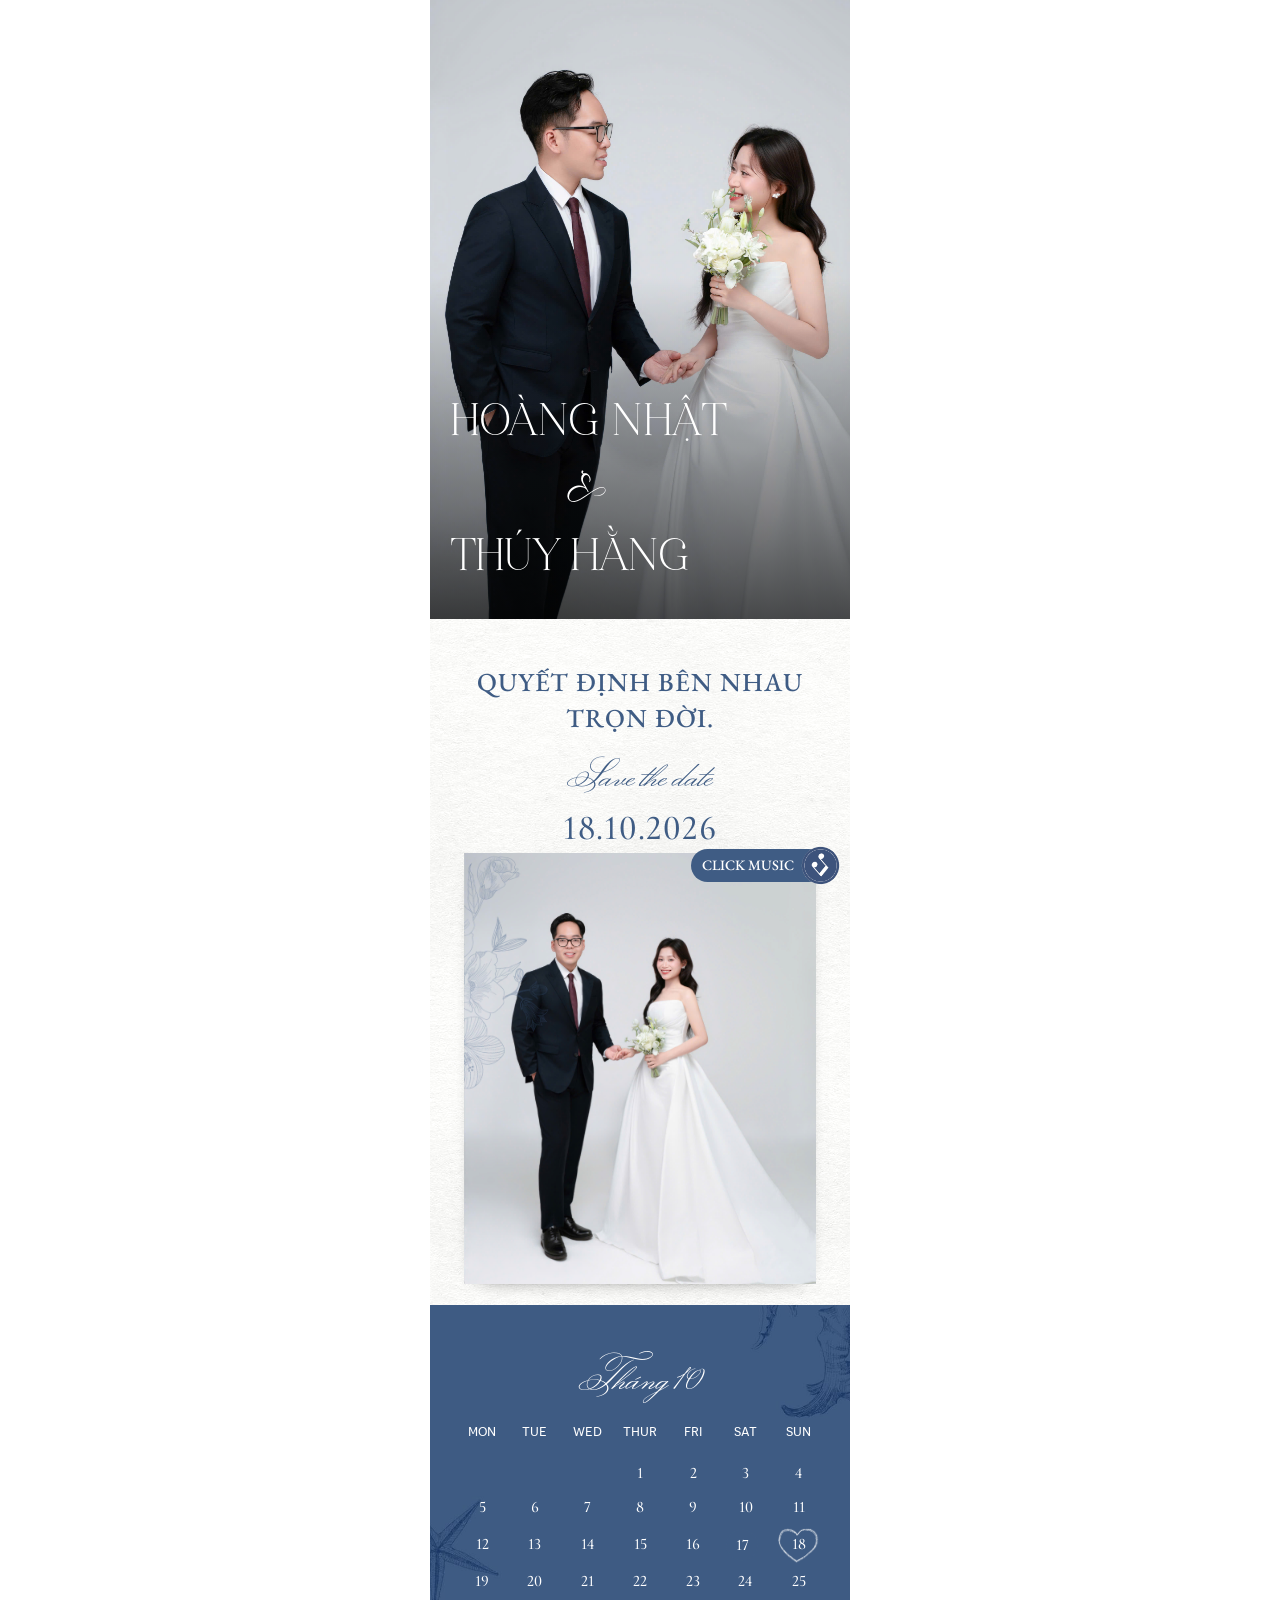
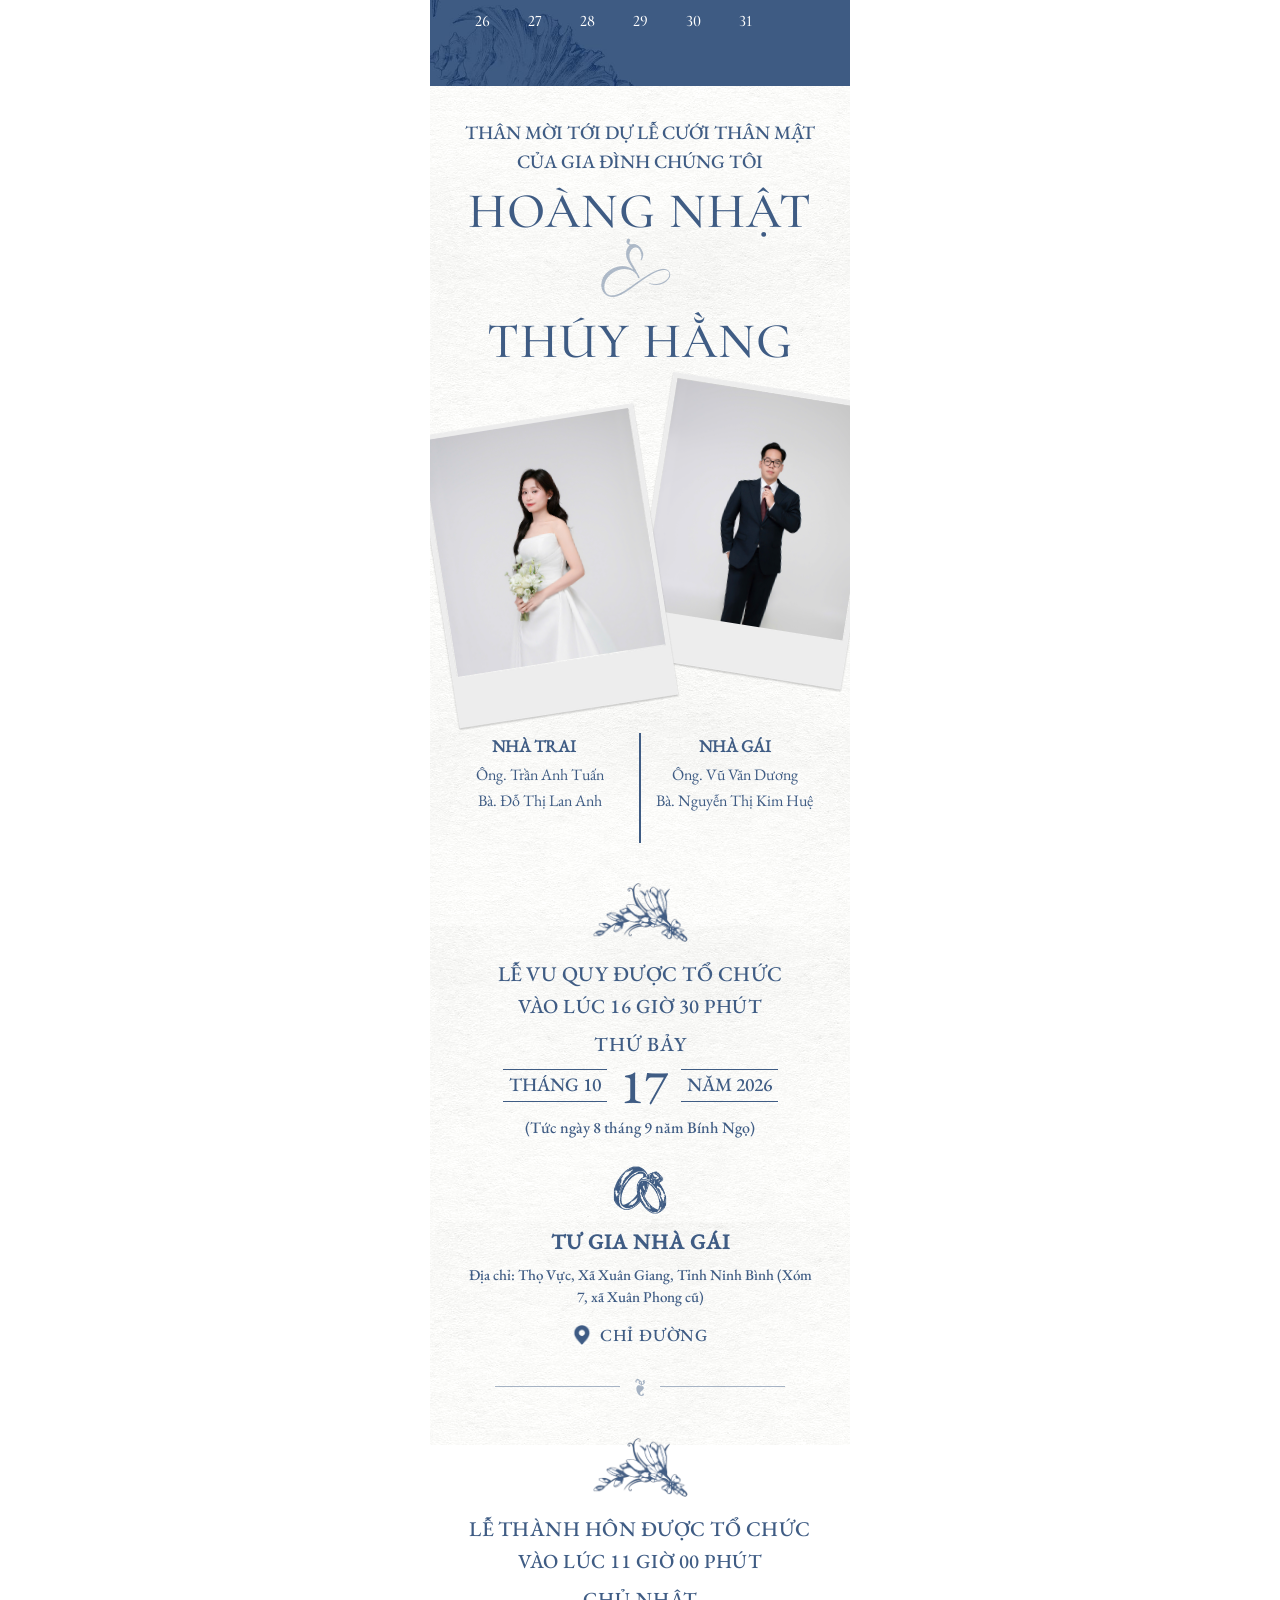
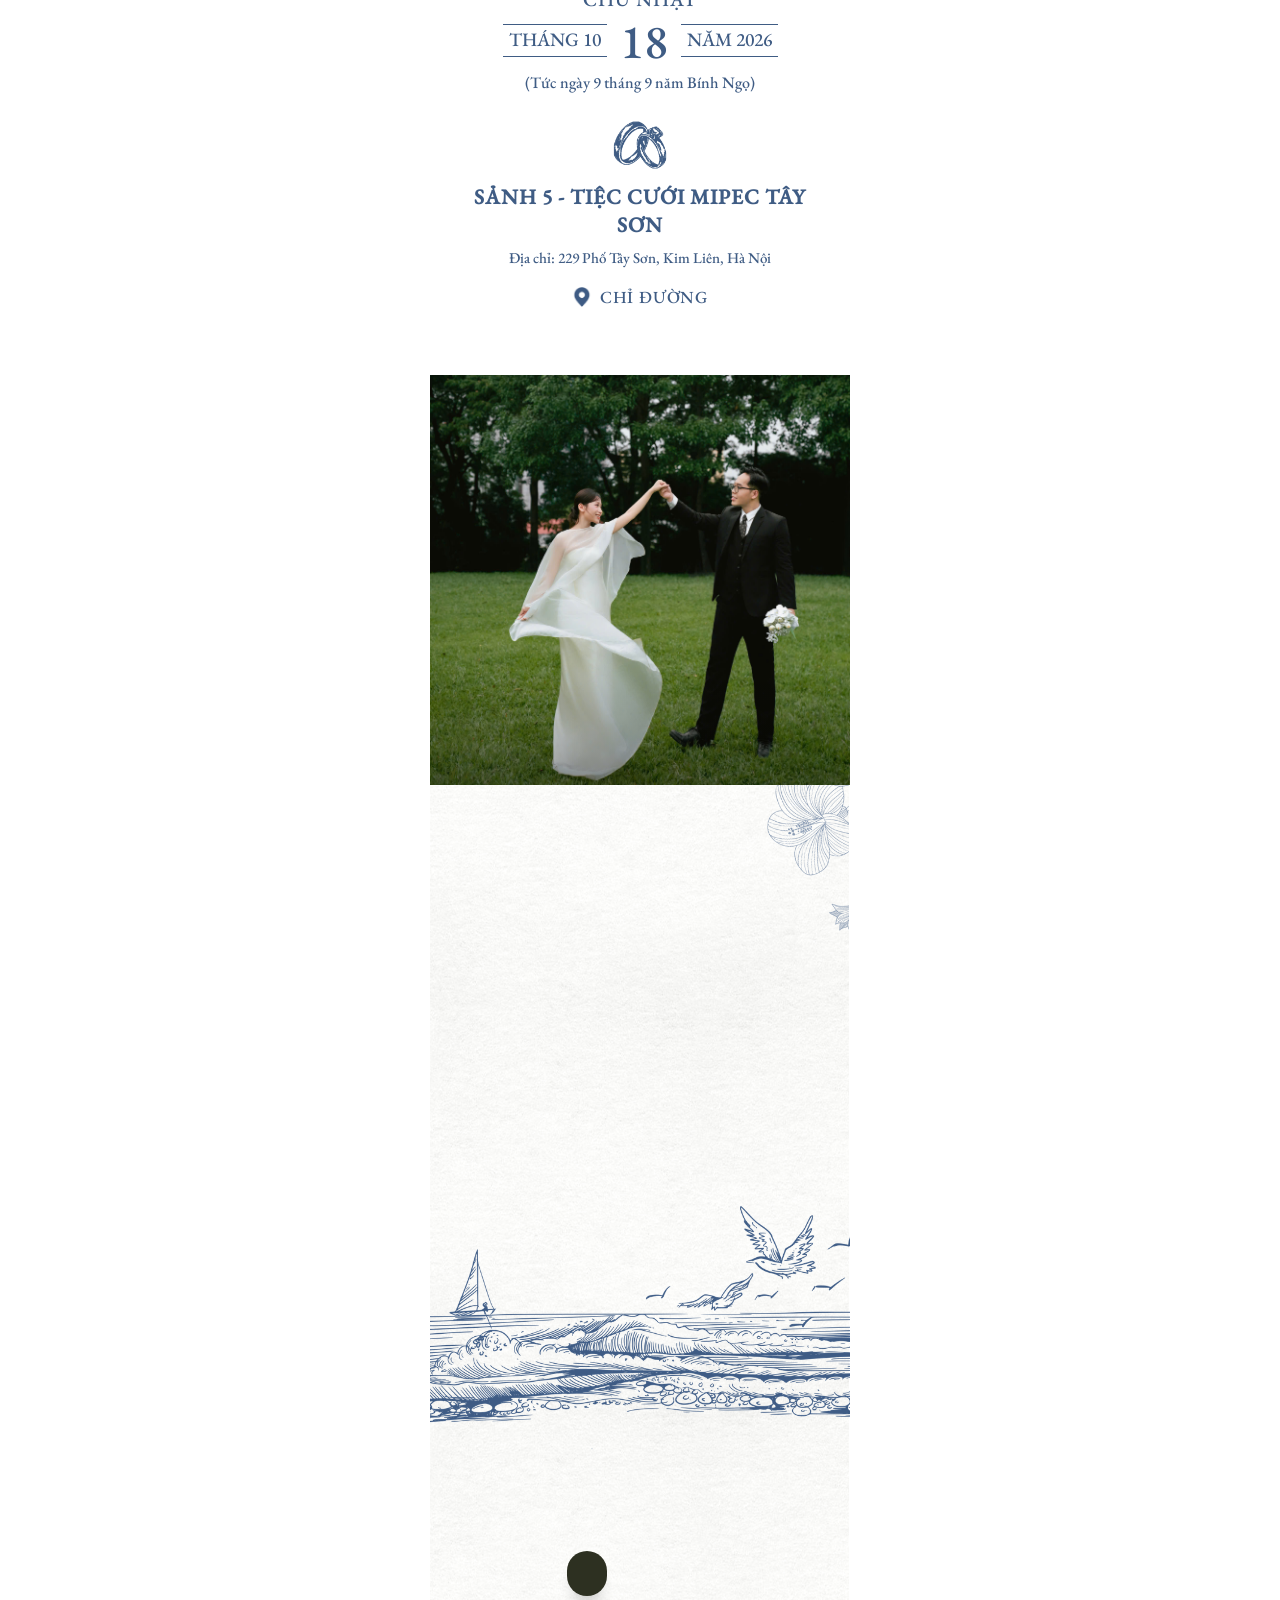
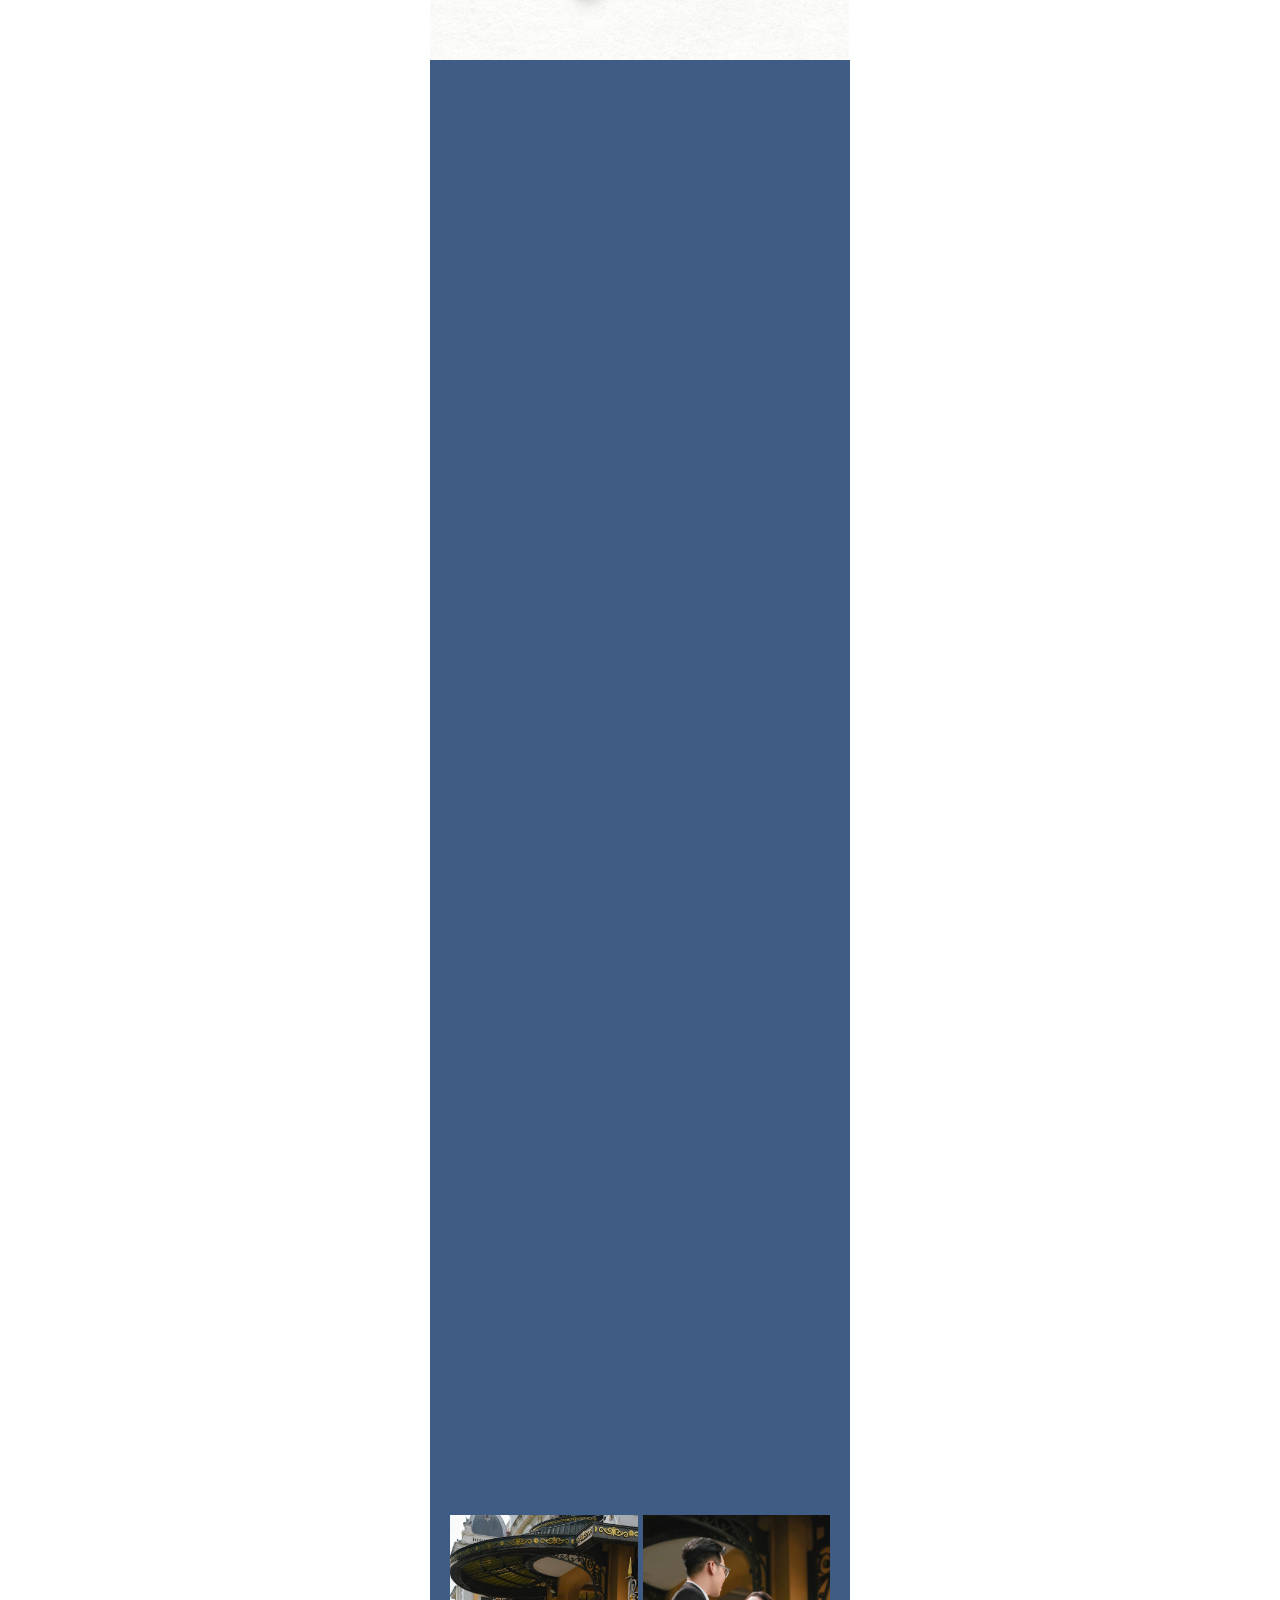
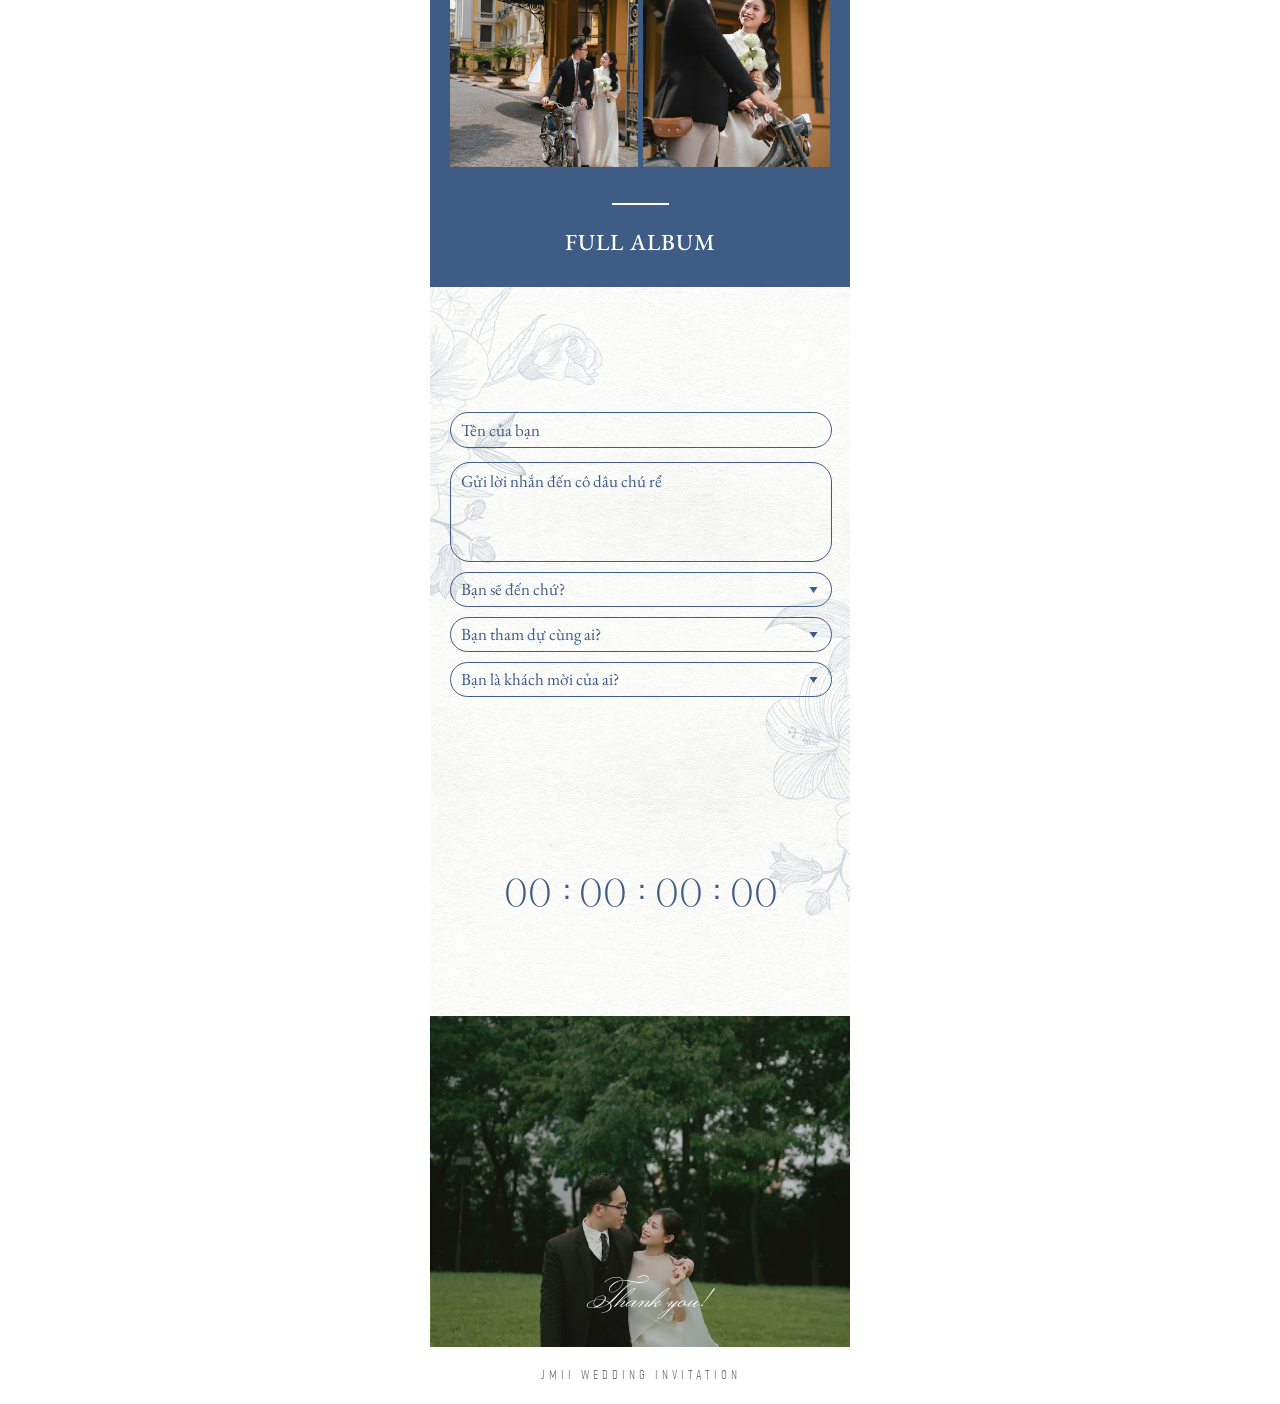
==== commit 1fa63299: "hotfix: improve" ====
--- a/nhagai/index.html
+++ b/nhagai/index.html
@@ -117,9 +117,13 @@
     top: 1652px !important;
 }
 
-/* Căn chỉnh vị trí ảnh Timeline, Save the date & Album đầu tiên cân đối */
+/* Căn chỉnh vị trí ảnh Hero, Timeline, Save the date & Album đầu tiên cân đối */
+#BOX1 > .ladi-box {
+    background-size: 106% !important;
+    background-position: 48% 60% !important;
+}
 #BOX9 > .ladi-box {
-    background-position: center 80% !important;
+    background-position: center 95% !important;
 }
 #BOX3 > .ladi-box {
     background-position: 50% 75% !important;
@@ -425,10 +429,10 @@
       </a>
     </div>
   </div>
-</div><div class="ladi-element" id="IMAGE7"><div class="ladi-image"><div class="ladi-image-background"></div></div></div><div class="ladi-element" id="IMAGE8"><div class="ladi-image"><div class="ladi-image-background"></div></div></div><div class="ladi-element" id="GROUP39"><div class="ladi-group"><div class="ladi-element" id="BOX33"><div class="ladi-box ladi-transition"></div></div><div class="ladi-element" id="GROUP40"><div class="ladi-group"><div class="ladi-element" id="HEADLINE140"><p class="ladi-headline ladi-transition">23<br/></p> </div><div class="ladi-element" id="HEADLINE141"><p class="ladi-headline ladi-transition">22<br/></p> </div><div class="ladi-element" id="HEADLINE142"><p class="ladi-headline ladi-transition">21<br/></p> </div><div class="ladi-element" id="HEADLINE143"><p class="ladi-headline ladi-transition">20<br/></p> </div><div class="ladi-element" id="HEADLINE144"><p class="ladi-headline ladi-transition">19<br/></p> </div><div class="ladi-element" id="HEADLINE145"><p class="ladi-headline ladi-transition">18<br/></p> </div><div class="ladi-element" id="HEADLINE146"><p class="ladi-headline ladi-transition">17<br/></p> </div><div class="ladi-element" id="HEADLINE147"><p class="ladi-headline ladi-transition">28<br/></p> </div><div class="ladi-element" id="HEADLINE148"><p class="ladi-headline ladi-transition">27<br/></p> </div><div class="ladi-element" id="HEADLINE149"><p class="ladi-headline ladi-transition">26<br/></p> </div><div class="ladi-element" id="HEADLINE150"><p class="ladi-headline ladi-transition">25<br/></p> </div><div class="ladi-element" id="HEADLINE151"><p class="ladi-headline ladi-transition">24<br/></p> </div><div class="ladi-element" id="HEADLINE152"><p class="ladi-headline ladi-transition">sun<br/></p> </div><div class="ladi-element" id="HEADLINE153"><p class="ladi-headline ladi-transition">sat<br/></p> </div><div class="ladi-element" id="HEADLINE154"><p class="ladi-headline ladi-transition">fri<br/></p> </div><div class="ladi-element" id="HEADLINE155"><p class="ladi-headline ladi-transition">thur<br/></p> </div><div class="ladi-element" id="HEADLINE156"><p class="ladi-headline ladi-transition">wed</p> </div><div class="ladi-element" id="HEADLINE157"><p class="ladi-headline ladi-transition">tue<br/></p> </div><div class="ladi-element" id="HEADLINE158"><p class="ladi-headline ladi-transition">mon<br/></p> </div><div class="ladi-element" id="IMAGE43"><div class="ladi-image"><div class="ladi-image-background"></div></div></div><div class="ladi-element" id="HEADLINE159"><p class="ladi-headline ladi-transition">16<br/></p> </div><div class="ladi-element" id="HEADLINE160"><p class="ladi-headline ladi-transition">15<br/></p> </div><div class="ladi-element" id="HEADLINE161"><p class="ladi-headline ladi-transition">14<br/></p> </div><div class="ladi-element" id="HEADLINE162"><p class="ladi-headline ladi-transition">13<br/></p> </div><div class="ladi-element" id="HEADLINE163"><p class="ladi-headline ladi-transition">12<br/></p> </div><div class="ladi-element" id="HEADLINE164"><p class="ladi-headline ladi-transition">11<br/></p> </div><div class="ladi-element" id="HEADLINE165"><p class="ladi-headline ladi-transition">10<br/></p> </div><div class="ladi-element" id="HEADLINE166"><p class="ladi-headline ladi-transition">9<br/></p> </div><div class="ladi-element" id="HEADLINE167"><p class="ladi-headline ladi-transition">8<br/></p> </div><div class="ladi-element" id="HEADLINE168"><p class="ladi-headline ladi-transition">7<br/></p> </div><div class="ladi-element" id="HEADLINE169"><p class="ladi-headline ladi-transition">6<br/></p> </div><div class="ladi-element" id="HEADLINE170"><p class="ladi-headline ladi-transition">5<br/></p> </div><div class="ladi-element" id="HEADLINE171"><p class="ladi-headline ladi-transition">4<br/></p> </div><div class="ladi-element" id="HEADLINE172"><p class="ladi-headline ladi-transition">3<br/></p> </div><div class="ladi-element" id="HEADLINE173"><p class="ladi-headline ladi-transition">2<br/></p> </div><div class="ladi-element" id="HEADLINE174"><p class="ladi-headline ladi-transition">1<br/></p> </div><div class="ladi-element" id="HEADLINE175"><p class="ladi-headline ladi-transition">Tháng 9</p> </div></div></div></div></div><div class="ladi-element" id="LINE9"><div class="ladi-line"><div class="ladi-line-container"></div></div></div><div class="ladi-element" id="GROUP43"><div class="ladi-group"><div class="ladi-element" id="HEADLINE176"><p class="ladi-headline">nhà GÁI<br/></p> </div><div class="ladi-element" id="HEADLINE177"><p class="ladi-headline">Ông. Vũ Văn Dương<br/>Bà. Nguyễn Thị Kim Huệ<br/><br/></p> </div></div></div><div class="ladi-element" id="GROUP44"><div class="ladi-group"><div class="ladi-element" id="HEADLINE178"><p class="ladi-headline">Nhà Trai<br/></p> </div><div class="ladi-element" id="HEADLINE179"><p class="ladi-headline">Ông. Trần Anh Tuấn<br/>Bà. Đỗ Thị Lan Anh<br/><br/></p> </div></div></div><div class="ladi-element" id="HEADLINE101"><p class="ladi-headline ladi-transition">Tháng 10</p> </div><div class="ladi-element" id="HEADLINE102"><p class="ladi-headline ladi-transition">1<br/></p> </div><div class="ladi-element" id="HEADLINE103"><p class="ladi-headline ladi-transition">2<br/></p> </div><div class="ladi-element" id="HEADLINE104"><p class="ladi-headline ladi-transition">3<br/></p> </div><div class="ladi-element" id="HEADLINE105"><p class="ladi-headline ladi-transition">4<br/></p> </div><div class="ladi-element" id="HEADLINE106"><p class="ladi-headline ladi-transition">5<br/></p> </div><div class="ladi-element" id="HEADLINE107"><p class="ladi-headline ladi-transition">6<br/></p> </div><div class="ladi-element" id="HEADLINE108"><p class="ladi-headline ladi-transition">7<br/></p> </div><div class="ladi-element" id="HEADLINE109"><p class="ladi-headline ladi-transition">8<br/></p> </div><div class="ladi-element" id="HEADLINE110"><p class="ladi-headline ladi-transition">9<br/></p> </div><div class="ladi-element" id="HEADLINE111"><p class="ladi-headline ladi-transition">10<br/></p> </div><div class="ladi-element" id="HEADLINE112"><p class="ladi-headline ladi-transition">11<br/></p> </div><div class="ladi-element" id="HEADLINE113"><p class="ladi-headline ladi-transition">12<br/></p> </div><div class="ladi-element" id="HEADLINE114"><p class="ladi-headline ladi-transition">13<br/></p> </div><div class="ladi-element" id="HEADLINE115"><p class="ladi-headline ladi-transition">14<br/></p> </div><div class="ladi-element" id="HEADLINE116"><p class="ladi-headline ladi-transition">15<br/></p> </div><div class="ladi-element" id="HEADLINE117"><p class="ladi-headline ladi-transition">16<br/></p> </div><div class="ladi-element" id="HEADLINE118"><p class="ladi-headline ladi-transition">31<br/></p> </div><div class="ladi-element" id="IMAGE42"><div class="ladi-image"><div class="ladi-image-background"></div></div></div><div class="ladi-element" id="HEADLINE119"><p class="ladi-headline ladi-transition">mon<br/></p> </div><div class="ladi-element" id="HEADLINE120"><p class="ladi-headline ladi-transition">tue<br/></p> </div><div class="ladi-element" id="HEADLINE121"><p class="ladi-headline ladi-transition">wed</p> </div><div class="ladi-element" id="HEADLINE122"><p class="ladi-headline ladi-transition">thur<br/></p> </div><div class="ladi-element" id="HEADLINE123"><p class="ladi-headline ladi-transition">fri<br/></p> </div><div class="ladi-element" id="HEADLINE124"><p class="ladi-headline ladi-transition">sat<br/></p> </div><div class="ladi-element" id="HEADLINE125"><p class="ladi-headline ladi-transition">sun<br/></p> </div><div class="ladi-element" id="HEADLINE126"><p class="ladi-headline ladi-transition">24<br/></p> </div><div class="ladi-element" id="HEADLINE127"><p class="ladi-headline ladi-transition">25<br/></p> </div><div class="ladi-element" id="HEADLINE128"><p class="ladi-headline ladi-transition">26<br/></p> </div><div class="ladi-element" id="HEADLINE129"><p class="ladi-headline ladi-transition">27<br/></p> </div><div class="ladi-element" id="HEADLINE130"><p class="ladi-headline ladi-transition">28<br/></p> </div><div class="ladi-element" id="HEADLINE131"><p class="ladi-headline ladi-transition">29<br/></p> </div><div class="ladi-element" id="HEADLINE132"><p class="ladi-headline ladi-transition">30<br/></p> </div><div class="ladi-element" id="HEADLINE133"><p class="ladi-headline ladi-transition">17<br/></p> </div><div class="ladi-element" id="HEADLINE134"><p class="ladi-headline ladi-transition">18<br/></p> </div><div class="ladi-element" id="HEADLINE135"><p class="ladi-headline ladi-transition">19<br/></p> </div><div class="ladi-element" id="HEADLINE136"><p class="ladi-headline ladi-transition">20<br/></p> </div><div class="ladi-element" id="HEADLINE137"><p class="ladi-headline ladi-transition">21<br/></p> </div><div class="ladi-element" id="HEADLINE138"><p class="ladi-headline ladi-transition">22<br/></p> </div><div class="ladi-element" id="HEADLINE139"><p class="ladi-headline ladi-transition">23<br/></p> </div></div></div><div class="ladi-section" id="SECTION4"><div class="ladi-section-background"></div><div class="ladi-container"><div class="ladi-element" id="BOX9"><div class="ladi-box ladi-transition"></div></div><div class="ladi-element" id="BOX10"><div class="ladi-box ladi-transition"></div></div><div class="ladi-element" id="HEADLINE210"><p class="ladi-headline ladi-transition">Timeline</p> </div><div class="ladi-element" id="GROUP59"><div class="ladi-group"><div class="ladi-element" id="IMAGE51"><div class="ladi-image ladi-transition"><div class="ladi-image-background"></div></div></div><div class="ladi-element" id="IMAGE52"><div class="ladi-image ladi-transition"><div class="ladi-image-background"></div></div></div><div class="ladi-element" id="IMAGE53"><div class="ladi-image"><div class="ladi-image-background"></div></div></div><div class="ladi-element" id="IMAGE54"><div class="ladi-image"><div class="ladi-image-background"></div></div></div><div class="ladi-element" id="HEADLINE212"><p class="ladi-headline ladi-transition">Dresscode</p> </div><div class="ladi-element" id="GROUP61"><div class="ladi-group"><div class="ladi-element" id="BOX37"><div class="ladi-box ladi-transition"></div></div><div class="ladi-element" id="BOX39"><div class="ladi-box ladi-transition"></div></div><div class="ladi-element" id="GROUP62"><div class="ladi-group"><div class="ladi-element" id="BOX40"><div class="ladi-box ladi-transition"></div></div><div class="ladi-element" id="BOX41"><div class="ladi-box ladi-transition"></div></div></div></div></div></div></div></div><div class="ladi-element" id="GROUP63"><div class="ladi-group"><div class="ladi-element" id="GROUP64"><div class="ladi-group"><div class="ladi-element" id="HEADLINE213"><p class="ladi-headline ladi-transition">10:30</p> </div><div class="ladi-element" id="HEADLINE214"><p class="ladi-headline ladi-transition">Checkin và gửi lời chúc phúc đến CDCR</p> </div><div class="ladi-element" id="HEADLINE215"><p class="ladi-headline ladi-transition">ĐÓN KHÁCH</p> </div><div class="ladi-element" id="IMAGE55"><div class="ladi-image"><div class="ladi-image-background"></div></div></div></div></div><div class="ladi-element" id="GROUP65"><div class="ladi-group"><div class="ladi-element" id="HEADLINE216"><p class="ladi-headline ladi-transition">11:00</p> </div><div class="ladi-element" id="HEADLINE217"><p class="ladi-headline ladi-transition">Cùng nhau chứng kiến khoảnh khắc thiêng liêng cùng CDCR</p> </div><div class="ladi-element" id="HEADLINE218"><p class="ladi-headline ladi-transition">LỄ THÀNH HÔN</p> </div><div class="ladi-element" id="IMAGE56"><div class="ladi-image"><div class="ladi-image-background"></div></div></div></div></div><div class="ladi-element" id="GROUP66"><div class="ladi-group"><div class="ladi-element" id="HEADLINE219"><p class="ladi-headline ladi-transition">11:30</p> </div><div class="ladi-element" id="HEADLINE220"><p class="ladi-headline ladi-transition">Cùng nhau ăn tiệc và nâng ly chúc mừng CDCR</p> </div><div class="ladi-element" id="HEADLINE221"><p class="ladi-headline ladi-transition">KHAI TIỆC</p> </div><div class="ladi-element" id="IMAGE57"><div class="ladi-image"><div class="ladi-image-background"></div></div></div></div></div></div></div></div></div><div class="ladi-section" id="SECTION6"><div class="ladi-section-background"></div><div class="ladi-container"><div class="ladi-element" id="BOX16"><div class="ladi-box ladi-transition"></div></div><div class="ladi-element" id="HEADLINE73"><p class="ladi-headline">Our memories</p> </div><div class="ladi-element" id="LINE5"><div class="ladi-line"><div class="ladi-line-container"></div></div></div><div class="ladi-element" id="HEADLINE74"><p class="ladi-headline">This album captures the most beautiful moments of our special day—filled with love, joy, and unforgettable memories. From our heartfelt vows to the first dance, every photo tells a story of our journey together. Surrounded by family and friends, we celebrated a love that will last a lifetime.</p> </div><div class="ladi-element" id="BOX17"><div class="ladi-box"></div></div><div class="ladi-element" id="BOX18"><div class="ladi-box"></div></div><div class="ladi-element" id="BOX20"><div class="ladi-box"></div></div><div class="ladi-element" id="BOX21"><div class="ladi-box"></div></div><a class="ladi-element" href="#full-album" id="HEADLINE75" target="_blank"><p class="ladi-headline">full album</p> </a><div class="ladi-element" id="LINE7"><div class="ladi-line"><div class="ladi-line-container"></div></div></div><div class="ladi-element" id="BOX22"><div class="ladi-box"></div></div><div class="ladi-element" id="BOX23"><div class="ladi-box"></div></div><div class="ladi-element" id="BOX24"><div class="ladi-box"></div></div><div class="ladi-element" id="BOX25"><div class="ladi-box"></div></div><div class="ladi-element" id="IMAGE58"><div class="ladi-image"><div class="ladi-image-background"></div></div></div><div class="ladi-element" id="IMAGE59"><div class="ladi-image"><div class="ladi-image-background"></div></div></div></div></div><div class="ladi-section" id="SECTION7"><div class="ladi-section-background"></div><div class="ladi-container"><div class="ladi-element" id="IMAGE33"><div class="ladi-image ladi-transition"><div class="ladi-image-background"></div></div></div><div class="ladi-element" id="IMAGE32"><div class="ladi-image ladi-transition"><div class="ladi-image-background"></div></div></div><div class="ladi-element" id="GROUP37"><div class="ladi-group"><div class="ladi-element" id="IMAGE21"><div class="ladi-image"><div class="ladi-image-background"></div></div></div><div class="ladi-element" id="IMAGE20"><div class="ladi-image"><div class="ladi-image-background"></div></div></div></div></div><div class="ladi-element" id="GROUP45"><div class="ladi-group"><div class="ladi-element" id="HEADLINE76"><p class="ladi-headline">Hãy xác nhận sự có mặt của bạn để gia đình chúng tôi chuẩn bị đón tiếp một cách chu đáo nhất.
+</div><div class="ladi-element" id="IMAGE7"><div class="ladi-image"><div class="ladi-image-background"></div></div></div><div class="ladi-element" id="IMAGE8"><div class="ladi-image"><div class="ladi-image-background"></div></div></div><div class="ladi-element" id="GROUP39"><div class="ladi-group"><div class="ladi-element" id="BOX33"><div class="ladi-box ladi-transition"></div></div><div class="ladi-element" id="GROUP40"><div class="ladi-group"><div class="ladi-element" id="HEADLINE140"><p class="ladi-headline ladi-transition">23<br/></p> </div><div class="ladi-element" id="HEADLINE141"><p class="ladi-headline ladi-transition">22<br/></p> </div><div class="ladi-element" id="HEADLINE142"><p class="ladi-headline ladi-transition">21<br/></p> </div><div class="ladi-element" id="HEADLINE143"><p class="ladi-headline ladi-transition">20<br/></p> </div><div class="ladi-element" id="HEADLINE144"><p class="ladi-headline ladi-transition">19<br/></p> </div><div class="ladi-element" id="HEADLINE145"><p class="ladi-headline ladi-transition">18<br/></p> </div><div class="ladi-element" id="HEADLINE146"><p class="ladi-headline ladi-transition">17<br/></p> </div><div class="ladi-element" id="HEADLINE147"><p class="ladi-headline ladi-transition">28<br/></p> </div><div class="ladi-element" id="HEADLINE148"><p class="ladi-headline ladi-transition">27<br/></p> </div><div class="ladi-element" id="HEADLINE149"><p class="ladi-headline ladi-transition">26<br/></p> </div><div class="ladi-element" id="HEADLINE150"><p class="ladi-headline ladi-transition">25<br/></p> </div><div class="ladi-element" id="HEADLINE151"><p class="ladi-headline ladi-transition">24<br/></p> </div><div class="ladi-element" id="HEADLINE152"><p class="ladi-headline ladi-transition">sun<br/></p> </div><div class="ladi-element" id="HEADLINE153"><p class="ladi-headline ladi-transition">sat<br/></p> </div><div class="ladi-element" id="HEADLINE154"><p class="ladi-headline ladi-transition">fri<br/></p> </div><div class="ladi-element" id="HEADLINE155"><p class="ladi-headline ladi-transition">thur<br/></p> </div><div class="ladi-element" id="HEADLINE156"><p class="ladi-headline ladi-transition">wed</p> </div><div class="ladi-element" id="HEADLINE157"><p class="ladi-headline ladi-transition">tue<br/></p> </div><div class="ladi-element" id="HEADLINE158"><p class="ladi-headline ladi-transition">mon<br/></p> </div><div class="ladi-element" id="IMAGE43"><div class="ladi-image"><div class="ladi-image-background"></div></div></div><div class="ladi-element" id="HEADLINE159"><p class="ladi-headline ladi-transition">16<br/></p> </div><div class="ladi-element" id="HEADLINE160"><p class="ladi-headline ladi-transition">15<br/></p> </div><div class="ladi-element" id="HEADLINE161"><p class="ladi-headline ladi-transition">14<br/></p> </div><div class="ladi-element" id="HEADLINE162"><p class="ladi-headline ladi-transition">13<br/></p> </div><div class="ladi-element" id="HEADLINE163"><p class="ladi-headline ladi-transition">12<br/></p> </div><div class="ladi-element" id="HEADLINE164"><p class="ladi-headline ladi-transition">11<br/></p> </div><div class="ladi-element" id="HEADLINE165"><p class="ladi-headline ladi-transition">10<br/></p> </div><div class="ladi-element" id="HEADLINE166"><p class="ladi-headline ladi-transition">9<br/></p> </div><div class="ladi-element" id="HEADLINE167"><p class="ladi-headline ladi-transition">8<br/></p> </div><div class="ladi-element" id="HEADLINE168"><p class="ladi-headline ladi-transition">7<br/></p> </div><div class="ladi-element" id="HEADLINE169"><p class="ladi-headline ladi-transition">6<br/></p> </div><div class="ladi-element" id="HEADLINE170"><p class="ladi-headline ladi-transition">5<br/></p> </div><div class="ladi-element" id="HEADLINE171"><p class="ladi-headline ladi-transition">4<br/></p> </div><div class="ladi-element" id="HEADLINE172"><p class="ladi-headline ladi-transition">3<br/></p> </div><div class="ladi-element" id="HEADLINE173"><p class="ladi-headline ladi-transition">2<br/></p> </div><div class="ladi-element" id="HEADLINE174"><p class="ladi-headline ladi-transition">1<br/></p> </div><div class="ladi-element" id="HEADLINE175"><p class="ladi-headline ladi-transition">Tháng 9</p> </div></div></div></div></div><div class="ladi-element" id="LINE9"><div class="ladi-line"><div class="ladi-line-container"></div></div></div><div class="ladi-element" id="GROUP43"><div class="ladi-group"><div class="ladi-element" id="HEADLINE176"><p class="ladi-headline">nhà GÁI<br/></p> </div><div class="ladi-element" id="HEADLINE177"><p class="ladi-headline">Ông. Vũ Văn Dương<br/>Bà. Nguyễn Thị Kim Huệ<br/><br/></p> </div></div></div><div class="ladi-element" id="GROUP44"><div class="ladi-group"><div class="ladi-element" id="HEADLINE178"><p class="ladi-headline">Nhà Trai<br/></p> </div><div class="ladi-element" id="HEADLINE179"><p class="ladi-headline">Ông. Trần Anh Tuấn<br/>Bà. Đỗ Thị Lan Anh<br/><br/></p> </div></div></div><div class="ladi-element" id="HEADLINE101"><p class="ladi-headline ladi-transition">Tháng 10</p> </div><div class="ladi-element" id="HEADLINE102"><p class="ladi-headline ladi-transition">1<br/></p> </div><div class="ladi-element" id="HEADLINE103"><p class="ladi-headline ladi-transition">2<br/></p> </div><div class="ladi-element" id="HEADLINE104"><p class="ladi-headline ladi-transition">3<br/></p> </div><div class="ladi-element" id="HEADLINE105"><p class="ladi-headline ladi-transition">4<br/></p> </div><div class="ladi-element" id="HEADLINE106"><p class="ladi-headline ladi-transition">5<br/></p> </div><div class="ladi-element" id="HEADLINE107"><p class="ladi-headline ladi-transition">6<br/></p> </div><div class="ladi-element" id="HEADLINE108"><p class="ladi-headline ladi-transition">7<br/></p> </div><div class="ladi-element" id="HEADLINE109"><p class="ladi-headline ladi-transition">8<br/></p> </div><div class="ladi-element" id="HEADLINE110"><p class="ladi-headline ladi-transition">9<br/></p> </div><div class="ladi-element" id="HEADLINE111"><p class="ladi-headline ladi-transition">10<br/></p> </div><div class="ladi-element" id="HEADLINE112"><p class="ladi-headline ladi-transition">11<br/></p> </div><div class="ladi-element" id="HEADLINE113"><p class="ladi-headline ladi-transition">12<br/></p> </div><div class="ladi-element" id="HEADLINE114"><p class="ladi-headline ladi-transition">13<br/></p> </div><div class="ladi-element" id="HEADLINE115"><p class="ladi-headline ladi-transition">14<br/></p> </div><div class="ladi-element" id="HEADLINE116"><p class="ladi-headline ladi-transition">15<br/></p> </div><div class="ladi-element" id="HEADLINE117"><p class="ladi-headline ladi-transition">16<br/></p> </div><div class="ladi-element" id="HEADLINE118"><p class="ladi-headline ladi-transition">31<br/></p> </div><div class="ladi-element" id="IMAGE42"><div class="ladi-image"><div class="ladi-image-background"></div></div></div><div class="ladi-element" id="HEADLINE119"><p class="ladi-headline ladi-transition">mon<br/></p> </div><div class="ladi-element" id="HEADLINE120"><p class="ladi-headline ladi-transition">tue<br/></p> </div><div class="ladi-element" id="HEADLINE121"><p class="ladi-headline ladi-transition">wed</p> </div><div class="ladi-element" id="HEADLINE122"><p class="ladi-headline ladi-transition">thur<br/></p> </div><div class="ladi-element" id="HEADLINE123"><p class="ladi-headline ladi-transition">fri<br/></p> </div><div class="ladi-element" id="HEADLINE124"><p class="ladi-headline ladi-transition">sat<br/></p> </div><div class="ladi-element" id="HEADLINE125"><p class="ladi-headline ladi-transition">sun<br/></p> </div><div class="ladi-element" id="HEADLINE126"><p class="ladi-headline ladi-transition">24<br/></p> </div><div class="ladi-element" id="HEADLINE127"><p class="ladi-headline ladi-transition">25<br/></p> </div><div class="ladi-element" id="HEADLINE128"><p class="ladi-headline ladi-transition">26<br/></p> </div><div class="ladi-element" id="HEADLINE129"><p class="ladi-headline ladi-transition">27<br/></p> </div><div class="ladi-element" id="HEADLINE130"><p class="ladi-headline ladi-transition">28<br/></p> </div><div class="ladi-element" id="HEADLINE131"><p class="ladi-headline ladi-transition">29<br/></p> </div><div class="ladi-element" id="HEADLINE132"><p class="ladi-headline ladi-transition">30<br/></p> </div><div class="ladi-element" id="HEADLINE133"><p class="ladi-headline ladi-transition">17<br/></p> </div><div class="ladi-element" id="HEADLINE134"><p class="ladi-headline ladi-transition">18<br/></p> </div><div class="ladi-element" id="HEADLINE135"><p class="ladi-headline ladi-transition">19<br/></p> </div><div class="ladi-element" id="HEADLINE136"><p class="ladi-headline ladi-transition">20<br/></p> </div><div class="ladi-element" id="HEADLINE137"><p class="ladi-headline ladi-transition">21<br/></p> </div><div class="ladi-element" id="HEADLINE138"><p class="ladi-headline ladi-transition">22<br/></p> </div><div class="ladi-element" id="HEADLINE139"><p class="ladi-headline ladi-transition">23<br/></p> </div></div></div><div class="ladi-section" id="SECTION4"><div class="ladi-section-background"></div><div class="ladi-container"><div class="ladi-element" id="BOX9"><div class="ladi-box ladi-transition"></div></div><div class="ladi-element" id="BOX10"><div class="ladi-box ladi-transition"></div></div><div class="ladi-element" id="HEADLINE210"><p class="ladi-headline ladi-transition">Timeline</p> </div><div class="ladi-element" id="GROUP59"><div class="ladi-group"><div class="ladi-element" id="IMAGE51"><div class="ladi-image ladi-transition"><div class="ladi-image-background"></div></div></div><div class="ladi-element" id="IMAGE52"><div class="ladi-image ladi-transition"><div class="ladi-image-background"></div></div></div><div class="ladi-element" id="IMAGE53"><div class="ladi-image"><div class="ladi-image-background"></div></div></div><div class="ladi-element" id="IMAGE54"><div class="ladi-image"><div class="ladi-image-background"></div></div></div><div class="ladi-element" id="HEADLINE212"><p class="ladi-headline ladi-transition">Dresscode</p> </div><div class="ladi-element" id="GROUP61"><div class="ladi-group"><div class="ladi-element" id="BOX37"><div class="ladi-box ladi-transition"></div></div><div class="ladi-element" id="BOX39"><div class="ladi-box ladi-transition"></div></div><div class="ladi-element" id="GROUP62"><div class="ladi-group"><div class="ladi-element" id="BOX40"><div class="ladi-box ladi-transition"></div></div><div class="ladi-element" id="BOX41"><div class="ladi-box ladi-transition"></div></div></div></div></div></div></div></div><div class="ladi-element" id="GROUP63"><div class="ladi-group"><div class="ladi-element" id="GROUP64"><div class="ladi-group"><div class="ladi-element" id="HEADLINE213"><p class="ladi-headline ladi-transition">10:30</p> </div><div class="ladi-element" id="HEADLINE214"><p class="ladi-headline ladi-transition">Checkin và gửi lời chúc phúc đến CDCR</p> </div><div class="ladi-element" id="HEADLINE215"><p class="ladi-headline ladi-transition">ĐÓN KHÁCH</p> </div><div class="ladi-element" id="IMAGE55"><div class="ladi-image"><div class="ladi-image-background"></div></div></div></div></div><div class="ladi-element" id="GROUP65"><div class="ladi-group"><div class="ladi-element" id="HEADLINE216"><p class="ladi-headline ladi-transition">11:00</p> </div><div class="ladi-element" id="HEADLINE217"><p class="ladi-headline ladi-transition">Cùng nhau chứng kiến khoảnh khắc thiêng liêng cùng CDCR</p> </div><div class="ladi-element" id="HEADLINE218"><p class="ladi-headline ladi-transition">LỄ THÀNH HÔN</p> </div><div class="ladi-element" id="IMAGE56"><div class="ladi-image"><div class="ladi-image-background"></div></div></div></div></div><div class="ladi-element" id="GROUP66"><div class="ladi-group"><div class="ladi-element" id="HEADLINE219"><p class="ladi-headline ladi-transition">11:30</p> </div><div class="ladi-element" id="HEADLINE220"><p class="ladi-headline ladi-transition">Cùng nhau ăn tiệc và nâng ly chúc mừng CDCR</p> </div><div class="ladi-element" id="HEADLINE221"><p class="ladi-headline ladi-transition">KHAI TIỆC</p> </div><div class="ladi-element" id="IMAGE57"><div class="ladi-image"><div class="ladi-image-background"></div></div></div></div></div></div></div></div></div><div class="ladi-section" id="SECTION6"><div class="ladi-section-background"></div><div class="ladi-container"><div class="ladi-element" id="BOX16"><div class="ladi-box ladi-transition"></div></div><div class="ladi-element" id="HEADLINE73"><p class="ladi-headline">Our memories</p> </div><div class="ladi-element" id="LINE5"><div class="ladi-line"><div class="ladi-line-container"></div></div></div><div class="ladi-element" id="HEADLINE74"><p class="ladi-headline">This album captures the most beautiful moments of our special day—filled with love, joy, and unforgettable memories. From our heartfelt vows to the first dance, every photo tells a story of our journey together. Surrounded by family and friends, we celebrated a love that will last a lifetime.</p> </div><div class="ladi-element" id="BOX17"><div class="ladi-box"></div></div><div class="ladi-element" id="BOX18"><div class="ladi-box"></div></div><div class="ladi-element" id="BOX20"><div class="ladi-box"></div></div><div class="ladi-element" id="BOX21"><div class="ladi-box"></div></div><a class="ladi-element" href="https://photos.app.goo.gl/Nm2Mkga4rxEYE3bp9" id="HEADLINE75" target="_blank"><p class="ladi-headline">full album</p> </a><div class="ladi-element" id="LINE7"><div class="ladi-line"><div class="ladi-line-container"></div></div></div><div class="ladi-element" id="BOX22"><div class="ladi-box"></div></div><div class="ladi-element" id="BOX23"><div class="ladi-box"></div></div><div class="ladi-element" id="BOX24"><div class="ladi-box"></div></div><div class="ladi-element" id="BOX25"><div class="ladi-box"></div></div><div class="ladi-element" id="IMAGE58"><div class="ladi-image"><div class="ladi-image-background"></div></div></div><div class="ladi-element" id="IMAGE59"><div class="ladi-image"><div class="ladi-image-background"></div></div></div></div></div><div class="ladi-section" id="SECTION7"><div class="ladi-section-background"></div><div class="ladi-container"><div class="ladi-element" id="IMAGE33"><div class="ladi-image ladi-transition"><div class="ladi-image-background"></div></div></div><div class="ladi-element" id="IMAGE32"><div class="ladi-image ladi-transition"><div class="ladi-image-background"></div></div></div><div class="ladi-element" id="GROUP37"><div class="ladi-group"><div class="ladi-element" id="IMAGE21"><div class="ladi-image"><div class="ladi-image-background"></div></div></div><div class="ladi-element" id="IMAGE20"><div class="ladi-image"><div class="ladi-image-background"></div></div></div></div></div><div class="ladi-element" id="GROUP45"><div class="ladi-group"><div class="ladi-element" id="HEADLINE76"><p class="ladi-headline">Hãy xác nhận sự có mặt của bạn để gia đình chúng tôi chuẩn bị đón tiếp một cách chu đáo nhất.
 Trân trọng! </p> </div><div class="ladi-element" data-config-id="68e3e2d4fbd957001260b7d4" id="FORM2" is_auto_funnel=""><form autocomplete="off" class="ladi-form" method="post"><div class="ladi-element" id="BUTTON2"><div class="ladi-button ladi-transition"><div class="ladi-button-background"></div><div class="ladi-element ladi-button-headline" id="BUTTON_TEXT2"><p class="ladi-headline ladi-transition">GỬI LỜI NHẮN</p> </div></div></div><div class="ladi-element" id="FORM_ITEM2"><div class="ladi-form-item-container"><div class="ladi-form-item-background"></div><div class="ladi-form-item"><input autocomplete="off" class="ladi-form-control" name="name" placeholder="Tên của bạn" required="" tabindex="1" type="text" value=""/></div></div></div><div class="ladi-element" id="FORM_ITEM3"><div class="ladi-form-item-container"><div class="ladi-form-item-background"></div><div class="ladi-form-item"><textarea autocomplete="off" class="ladi-form-control" name="message" placeholder="Gửi lời nhắn đến cô dâu chú rể" required="" tabindex="4"></textarea></div></div></div><div class="ladi-element" id="FORM_ITEM4"><div class="ladi-form-item-container"><div class="ladi-form-item-background"></div><div class="ladi-form-item"><select class="ladi-form-control ladi-form-control-select" data-selected="" name="form_item7" tabindex="3"><option value="">Bạn sẽ đến chứ?</option><option value="Mình chắc chắn sẽ đến">Mình chắc chắn sẽ đến</option><option value="Xin lỗi mình bận rồi!">Xin lỗi mình bận rồi!</option></select></div></div></div><div class="ladi-element" id="FORM_ITEM5"><div class="ladi-form-item-container"><div class="ladi-form-item-background"></div><div class="ladi-form-item"><select class="ladi-form-control ladi-form-control-select" data-selected="" name="form_item8" tabindex="4"><option value="">Bạn tham dự cùng ai?</option><option value="1 người">1 người</option><option value="2 người">2 người</option><option value="3 người">3 người</option><option value="4 người">4 người</option></select></div></div></div><div class="ladi-element" id="FORM_ITEM6"><div class="ladi-form-item-container"><div class="ladi-form-item-background"></div><div class="ladi-form-item"><select class="ladi-form-control ladi-form-control-select" data-selected="" name="form_item9" tabindex="5"><option value="">Bạn là khách mời của ai?</option><option value="Khách mời cô dâu">Khách mời cô dâu</option><option value="Khách mời chú rể">Khách mời chú rể</option></select></div></div></div><button class="ladi-hidden" type="submit"></button></form></div></div></div><div class="ladi-element" id="HEADLINE83"><p class="ladi-headline">Countdown</p> </div><div class="ladi-element" data-action="true" id="GROUP24"><div class="ladi-group"><div class="ladi-element" id="BOX28"><div class="ladi-box ladi-transition"></div></div><div class="ladi-element" id="HEADLINE94"><p class="ladi-headline ladi-transition">MỪNG CƯỚI<br/></p> </div></div></div><div class="ladi-element" id="COUNTDOWN1"><div class="ladi-countdown"><div class="ladi-element" id="COUNTDOWN_ITEM1"><div class="ladi-countdown-background"></div><div class="ladi-countdown-text"><span>00</span></div></div><div class="ladi-element" id="COUNTDOWN_ITEM2"><div class="ladi-countdown-background"></div><div class="ladi-countdown-text"><span>00</span></div></div><div class="ladi-element" id="COUNTDOWN_ITEM3"><div class="ladi-countdown-background"></div><div class="ladi-countdown-text"><span>00</span></div></div><div class="ladi-element" id="COUNTDOWN_ITEM4"><div class="ladi-countdown-background"></div><div class="ladi-countdown-text"><span>00</span></div></div></div></div><div class="ladi-element" id="HEADLINE84"><h3 class="ladi-headline ladi-transition">:<br/></h3> </div><div class="ladi-element" id="HEADLINE85"><h3 class="ladi-headline ladi-transition">:<br/></h3> </div><div class="ladi-element" id="HEADLINE86"><h3 class="ladi-headline ladi-transition">:<br/></h3> </div></div></div><div class="ladi-section" id="SECTION8"><div class="ladi-section-background"></div><div class="ladi-container"><div class="ladi-element" id="BOX26"><div class="ladi-box ladi-transition"></div></div><div class="ladi-element" id="BOX36"><div class="ladi-box ladi-transition"></div></div><div class="ladi-element" id="HEADLINE89"><p class="ladi-headline ladi-transition">JMII WEDDING INVITATION<br/></p> </div><div class="ladi-element" id="GROUP32"><div class="ladi-group"><div class="ladi-element" id="BOX31"><div class="ladi-box ladi-transition"></div></div><div class="ladi-element" id="HEADLINE99"><p class="ladi-headline">click music<br/></p> </div><div class="ladi-element" id="IMAGE39"><div class="ladi-image"><div class="ladi-image-background"></div></div></div></div></div><div class="ladi-element" id="GROUP33"><div class="ladi-group"><div class="ladi-element" id="BOX32"><div class="ladi-box ladi-transition"></div></div><div class="ladi-element" id="HEADLINE100"><p class="ladi-headline">click music<br/></p> </div><div class="ladi-element" id="IMAGE40"><div class="ladi-image"><div class="ladi-image-background"></div></div></div></div></div><div class="ladi-element" id="GROUP47"><div class="ladi-group"><div class="ladi-element" id="HEADLINE87"><p class="ladi-headline">Cảm ơn bạn đã dành tình cảm cho gia đình chúng tôi!
 Sự hiện diện của bạn chính là món quà ý nghĩa nhất, và gia đình vô cùng trân quý khi được cùng bạn
-chia sẻ niềm hạnh phúc trong ngày trọng đại này.</p> </div><div class="ladi-element" id="HEADLINE88"><p class="ladi-headline ladi-transition">Thank you!</p> </div></div></div></div></div><div class="ladi-section" id="SECTION_POPUP"><div class="ladi-section-background"></div><div class="ladi-container"><div class="ladi-element" id="POPUP1"><div class="ladi-popup"><div class="ladi-popup-background"></div><div class="ladi-element" id="IMAGE24"><div class="ladi-image"><div class="ladi-image-background"></div></div></div><div class="ladi-element" id="BOX27"><div class="ladi-box ladi-transition"></div></div><div class="ladi-element" id="HEADLINE90"><p class="ladi-headline ladi-transition">Thank you!<br/></p> </div><div class="ladi-element" id="HEADLINE91"><p class="ladi-headline ladi-transition">Những lời chúc này sẽ là động lực rất lớn giúp chúng mình bước vào một cánh cửa hôn nhân đầy mới mẻ.<br/></p> </div><div class="ladi-element" id="HEADLINE92"><p class="ladi-headline ladi-transition">BEST<br/>DAY<br/>EVER<br/></p> </div><div class="ladi-element" id="LINE8"><div class="ladi-line"><div class="ladi-line-container"></div></div></div><div class="ladi-element" id="HEADLINE93"><p class="ladi-headline ladi-transition">18.10.2026</p> </div></div></div><div class="ladi-element" id="POPUP3"><div class="ladi-popup"><div class="ladi-popup-background"></div><div class="ladi-element" id="IMAGE49"><div class="ladi-image ladi-transition"><div class="ladi-image-background"></div></div></div><div class="ladi-element" id="HEADLINE207"><h3 class="ladi-headline ladi-transition">Cô dâu</h3> </div><div class="ladi-element" id="HEADLINE208"><h3 class="ladi-headline ladi-transition">VU THUY HANG</h3> </div><div class="ladi-element" id="HEADLINE209"><h3 class="ladi-headline ladi-transition"></h3> </div><div class="ladi-element" id="LINE16"><div class="ladi-line"><div class="ladi-line-container"></div></div></div><div class="ladi-element" id="IMAGE50"><div class="ladi-image ladi-transition"><div class="ladi-image-background"></div></div></div><div class="ladi-element" id="BOX35"><div class="ladi-box ladi-transition"></div></div></div></div></div></div></div><div class="backdrop-popup" id="backdrop-popup"></div><div class="backdrop-dropbox" id="backdrop-dropbox"></div><div class="lightbox-screen" id="lightbox-screen"></div><script id="script_lazyload" type="text/javascript">window.lazyload_run = function (dom, is_first, check_dom_rect) {if (check_dom_rect && (document.body.clientWidth <= 0 || document.body.clientheight <= 0)) {return setTimeout(function () {window.lazyload_run(dom, is_first, check_dom_rect);}, 1);}var style_lazyload = document.getElementById('style_lazyload');var list_element_lazyload = dom.querySelectorAll('body.lazyload .ladi-overlay, body.lazyload .ladi-box, body.lazyload .ladi-button-background, body.lazyload .ladi-collection-item, body.lazyload .ladi-countdown-background, body.lazyload .ladi-form-item-background, body.lazyload .ladi-form-label-container .ladi-form-label-item.image, body.lazyload .ladi-frame-background, body.lazyload .ladi-gallery-view-item, body.lazyload .ladi-gallery-control-item, body.lazyload .ladi-headline, body.lazyload .ladi-image-background, body.lazyload .ladi-image-compare, body.lazyload .ladi-list-paragraph ul li, body.lazyload .ladi-section-background, body.lazyload .ladi-survey-option-background, body.lazyload .ladi-survey-option-image, body.lazyload .ladi-tabs-background, body.lazyload .ladi-video-background, body.lazyload .ladi-banner, body.lazyload .ladi-spin-lucky-screen, body.lazyload .ladi-spin-lucky-start');var docEventScroll = window;for (var i = 0; i < list_element_lazyload.length; i++) {var rect = list_element_lazyload[i].getBoundingClientRect();if (rect.x == "undefined" || rect.x == undefined || rect.y == "undefined" || rect.y == undefined) {rect.x = rect.left;rect.y = rect.top;}var offset_top = rect.y + window.scrollY;if (offset_top >= window.scrollY + window.innerHeight || window.scrollY >= offset_top + list_element_lazyload[i].offsetHeight) {list_element_lazyload[i].classList.add('ladi-lazyload');}}if (typeof style_lazyload != "undefined" && style_lazyload != undefined) {style_lazyload.parentElement.removeChild(style_lazyload);}document.body.classList.remove("lazyload");var currentScrollY = window.scrollY;var stopLazyload = function (event) {if (event.type == "scroll" && window.scrollY == currentScrollY) {currentScrollY = -1;return;}docEventScroll.removeEventListener('scroll', stopLazyload);list_element_lazyload = document.getElementsByClassName('ladi-lazyload');while(list_element_lazyload.length > 0) {list_element_lazyload[0].classList.remove('ladi-lazyload');}};if (is_first) {var scrollEventPassive = null;try {var opts = Object.defineProperty({}, 'passive', {get: function() {scrollEventPassive = {passive: true};}});window.addEventListener('testPassive', null, opts);window.removeEventListener('testPassive', null, opts);} catch (e) {}docEventScroll.addEventListener('scroll', stopLazyload, scrollEventPassive);}return dom;}; window.lazyload_run(document, true, true);</script><!--[if lt IE 9]><script src="https://w.ladicdn.com/v5/source/html5shiv.min.js?v=1759992560192"></script><script src="https://w.ladicdn.com/v5/source/respond.min.js?v=1759992560192"></script><![endif]--><link href="../css/google_fonts.css" rel="stylesheet" type="text/css"/><style type="text/css">@-webkit-keyframes flipInX {0% {-webkit-transform: perspective(400px) rotateX(90deg);transform: perspective(400px) rotateX(90deg);opacity: 0;}40% {-webkit-transform: perspective(400px) rotateX(-10deg);transform: perspective(400px) rotateX(-10deg);}70% {-webkit-transform: perspective(400px) rotateX(10deg);transform: perspective(400px) rotateX(10deg);}100% {-webkit-transform: perspective(400px) rotateX(0);transform: perspective(400px) rotateX(0);opacity: 1;}}@keyframes flipInX {0% {-webkit-transform: perspective(400px) rotateX(90deg);-ms-transform: perspective(400px) rotateX(90deg);transform: perspective(400px) rotateX(90deg);opacity: 0;}40% {-webkit-transform: perspective(400px) rotateX(-10deg);-ms-transform: perspective(400px) rotateX(-10deg);transform: perspective(400px) rotateX(-10deg);}70% {-webkit-transform: perspective(400px) rotateX(10deg);-ms-transform: perspective(400px) rotateX(10deg);transform: perspective(400px) rotateX(10deg);}100% {-webkit-transform: perspective(400px) rotateX(0);-ms-transform: perspective(400px) rotateX(0);transform: perspective(400px) rotateX(0);opacity: 1;}}@-webkit-keyframes fadeInUp {0% {opacity: 0;-webkit-transform: translateY(20px);transform: translateY(20px);}100% {opacity: 1;-webkit-transform: translateY(0);transform: translateY(0);}}@keyframes fadeInUp {0% {opacity: 0;-webkit-transform: translateY(20px);-ms-transform: translateY(20px);transform: translateY(20px);}100% {opacity: 1;-webkit-transform: translateY(0);-ms-transform: translateY(0);transform: translateY(0);}}@-webkit-keyframes flipInY {0% {-webkit-transform: perspective(400px) rotateY(90deg);transform: perspective(400px) rotateY(90deg);opacity: 0;}40% {-webkit-transform: perspective(400px) rotateY(-10deg);transform: perspective(400px) rotateY(-10deg);}70% {-webkit-transform: perspective(400px) rotateY(10deg);transform: perspective(400px) rotateY(10deg);}100% {-webkit-transform: perspective(400px) rotateY(0);transform: perspective(400px) rotateY(0);opacity: 1;}}@keyframes flipInY {0% {-webkit-transform: perspective(400px) rotateY(90deg);-ms-transform: perspective(400px) rotateY(90deg);transform: perspective(400px) rotateY(90deg);opacity: 0;}40% {-webkit-transform: perspective(400px) rotateY(-10deg);-ms-transform: perspective(400px) rotateY(-10deg);transform: perspective(400px) rotateY(-10deg);}70% {-webkit-transform: perspective(400px) rotateY(10deg);-ms-transform: perspective(400px) rotateY(10deg);transform: perspective(400px) rotateY(10deg);}100% {-webkit-transform: perspective(400px) rotateY(0);-ms-transform: perspective(400px) rotateY(0);transform: perspective(400px) rotateY(0);opacity: 1;}}@-webkit-keyframes rotateInDownRight {0% {-webkit-transform-origin: right bottom;transform-origin: right bottom;-webkit-transform: rotate(90deg);transform: rotate(90deg);opacity: 0;}100% {-webkit-transform-origin: right bottom;transform-origin: right bottom;-webkit-transform: rotate(0);transform: rotate(0);opacity: 1;}}@keyframes rotateInDownRight {0% {-webkit-transform-origin: right bottom;-ms-transform-origin: right bottom;transform-origin: right bottom;-webkit-transform: rotate(90deg);-ms-transform: rotate(90deg);transform: rotate(90deg);opacity: 0;}100% {-webkit-transform-origin: right bottom;-ms-transform-origin: right bottom;transform-origin: right bottom;-webkit-transform: rotate(0);-ms-transform: rotate(0);transform: rotate(0);opacity: 1;}}@-webkit-keyframes rotateInDownLeft {0% {-webkit-transform-origin: left bottom;transform-origin: left bottom;-webkit-transform: rotate(-90deg);transform: rotate(-90deg);opacity: 0;}100% {-webkit-transform-origin: left bottom;transform-origin: left bottom;-webkit-transform: rotate(0);transform: rotate(0);opacity: 1;}}@keyframes rotateInDownLeft {0% {-webkit-transform-origin: left bottom;-ms-transform-origin: left bottom;transform-origin: left bottom;-webkit-transform: rotate(-90deg);-ms-transform: rotate(-90deg);transform: rotate(-90deg);opacity: 0;}100% {-webkit-transform-origin: left bottom;-ms-transform-origin: left bottom;transform-origin: left bottom;-webkit-transform: rotate(0);-ms-transform: rotate(0);transform: rotate(0);opacity: 1;}}@-webkit-keyframes fadeInLeft {0% {opacity: 0;-webkit-transform: translateX(-20px);transform: translateX(-20px);}100% {opacity: 1;-webkit-transform: translateX(0);transform: translateX(0);}}@keyframes fadeInLeft {0% {opacity: 0;-webkit-transform: translateX(-20px);-ms-transform: translateX(-20px);transform: translateX(-20px);}100% {opacity: 1;-webkit-transform: translateX(0);-ms-transform: translateX(0);transform: translateX(0);}}@-webkit-keyframes fadeInRight {0% {opacity: 0;-webkit-transform: translateX(20px);transform: translateX(20px);}100% {opacity: 1;-webkit-transform: translateX(0);transform: translateX(0);}}@keyframes fadeInRight {0% {opacity: 0;-webkit-transform: translateX(40px);-ms-transform: translateX(40px);transform: translateX(40px);}100% {opacity: 1;-webkit-transform: translateX(0);-ms-transform: translateX(0);transform: translateX(0);}}@-webkit-keyframes pulse {0% {-webkit-transform: scale(1);transform: scale(1);}50% {-webkit-transform: scale(1.1);transform: scale(1.1);}100% {-webkit-transform: scale(1);transform: scale(1);}}@keyframes pulse {0% {-webkit-transform: scale(1);-ms-transform: scale(1);transform: scale(1);}50% {-webkit-transform: scale(1.1);-ms-transform: scale(1.1);transform: scale(1.1);}100% {-webkit-transform: scale(1);-ms-transform: scale(1);transform: scale(1);}}@-webkit-keyframes fadeInDown {0% {opacity: 0;-webkit-transform: translateY(-20px);transform: translateY(-20px);}100% {opacity: 1;-webkit-transform: translateY(0);transform: translateY(0);}}@keyframes fadeInDown {0% {opacity: 0;-webkit-transform: translateY(-20px);-ms-transform: translateY(-20px);transform: translateY(-20px);}100% {opacity: 1;-webkit-transform: translateY(0);-ms-transform: translateY(0);transform: translateY(0);}}</style><script src="../js/ladipagev3.min.js" type="text/javascript"></script><script id="script_event_data" type="application/json">{"HEADLINE3":{"option.is_product_mapping_name_custom":true,"a":"headline","D":"fadeInUp","A":"1s"},"HEADLINE4":{"option.is_product_mapping_name_custom":true,"a":"headline","D":"fadeInUp","A":"1s"},"HEADLINE5":{"option.is_product_mapping_name_custom":true,"a":"headline","D":"fadeInUp","A":"1s"},"HEADLINE6":{"option.is_product_mapping_name_custom":true,"a":"headline","D":"fadeInUp","A":"1s"},"HEADLINE7":{"option.is_product_mapping_name_custom":true,"a":"headline","D":"fadeInUp","A":"1s"},"HEADLINE8":{"option.is_product_mapping_name_custom":true,"a":"headline","D":"fadeInUp","A":"1s"},"BOX3":{"a":"box","D":"flipInY","A":"1s"},"HEADLINE48":{"option.is_product_mapping_name_custom":true,"a":"headline","D":"fadeInUp","A":"1s"},"HEADLINE49":{"option.is_product_mapping_name_custom":true,"a":"headline","D":"fadeInLeft","A":"1s"},"HEADLINE50":{"option.is_product_mapping_name_custom":true,"a":"headline","D":"fadeInRight","A":"1s"},"HEADLINE51":{"option.is_product_mapping_name_custom":true,"a":"headline","D":"fadeInRight","A":"1s"},"GROUP5":{"a":"group","D":"rotateInDownRight","A":"1s"},"HEADLINE52":{"option.is_product_mapping_name_custom":true,"a":"headline","D":"fadeInUp","A":"1s"},"HEADLINE53":{"option.is_product_mapping_name_custom":true,"a":"headline","D":"fadeInUp","A":"1s"},"HEADLINE54":{"option.is_product_mapping_name_custom":true,"a":"headline","D":"fadeInUp","A":"1s"},"HEADLINE55":{"option.is_product_mapping_name_custom":true,"a":"headline","D":"fadeInUp","A":"1s"},"HEADLINE56":{"option.is_product_mapping_name_custom":true,"a":"headline","D":"fadeInRight","A":"1s"},"GROUP7":{"a":"group","D":"fadeInRight","A":"1s"},"HEADLINE57":{"option.is_product_mapping_name_custom":true,"a":"headline","D":"fadeInRight","A":"1s"},"GROUP8":{"a":"group","D":"fadeInLeft","A":"1s"},"HEADLINE58":{"option.is_product_mapping_name_custom":true,"a":"headline","D":"fadeInUp","A":"1s"},"HEADLINE59":{"option.is_product_mapping_name_custom":true,"a":"headline","D":"fadeInUp","A":"1s"},"HEADLINE60":{"option.is_product_mapping_name_custom":true,"a":"headline"},"GROUP10":{"a":"group","cs":[{"dr":"action","dv":"_blank","dw":"https://maps.app.goo.gl/CQi7X9ei1AHpwxwK8?g_st=iz","a":"link"}],"D":"pulse","A":"0s"},"IMAGE7":{"a":"image","D":"fadeInUp","A":"1s"},"IMAGE8":{"a":"image","D":"fadeInUp","A":"1s"},"HEADLINE73":{"option.is_product_mapping_name_custom":true,"a":"headline","D":"fadeInLeft","A":"1s"},"LINE5":{"a":"line","D":"fadeInRight","A":"1s"},"HEADLINE74":{"option.is_product_mapping_name_custom":true,"a":"headline","D":"fadeInUp","A":"1s"},"BOX17":{"a":"box","D":"flipInY","A":"1s"},"BOX18":{"a":"box","D":"fadeInRight","A":"1s"},"BOX20":{"a":"box","D":"fadeInUp","A":"1s"},"BOX21":{"a":"box","D":"fadeInDown","A":"1s"},"BOX22":{"a":"box","D":"fadeInRight","A":"1s"},"BOX23":{"a":"box","D":"fadeInLeft","A":"1s"},"BOX24":{"a":"box","D":"fadeInRight","A":"1s"},"BOX25":{"a":"box","D":"fadeInLeft","A":"1s"},"HEADLINE75":{"option.is_product_mapping_name_custom":true,"a":"headline","cs":[{"dr":"action","a":"link","dv":"_blank","dw":"#full-album"}],"D":"pulse","A":"0s"},"HEADLINE76":{"option.is_product_mapping_name_custom":true,"a":"headline","D":"fadeInUp","A":"1s"},"BUTTON_TEXT2":{"option.is_product_mapping_name_custom":true,"a":"headline"},"BUTTON2":{"a":"button","D":"fadeInUp","A":"1s"},"FORM_ITEM2":{"a":"form_item","bS":"text","bQ":1},"FORM_ITEM3":{"a":"form_item","bS":"textarea","bQ":4},"FORM_ITEM4":{"a":"form_item","bS":"select","bQ":3},"FORM_ITEM5":{"a":"form_item","bS":"select","bQ":4},"FORM_ITEM6":{"a":"form_item","bS":"select","bQ":5},"FORM2":{"option.dynamic_form_config":"&#123;&#34;configs&#34;:[],&#34;default_actions&#34;:[&#123;&#34;text_thankyou_value&#34;:&#34;Cảm ơn bạn đã quan tâm!&#34;,&#34;type&#34;:&#34;form_open_popup&#34;,&#34;no_delete&#34;:true,&#34;id_open_popup&#34;:&#34;POPUP1&#34;&#125;]&#125;","a":"form","bP":"68e3e2d4fbd957001260b7d4","bM":true,"by":true,"bx":true},"HEADLINE83":{"option.is_product_mapping_name_custom":true,"a":"headline","D":"pulse","A":"1s"},"COUNTDOWN_ITEM1":{"a":"countdown_item","bY":"day"},"COUNTDOWN_ITEM2":{"a":"countdown_item","bY":"hour"},"COUNTDOWN_ITEM3":{"a":"countdown_item","bY":"minute"},"COUNTDOWN_ITEM4":{"a":"countdown_item","bY":"seconds"},"COUNTDOWN1":{"a":"countdown","bX":"endtime","bT":1792315800000},"HEADLINE84":{"option.is_product_mapping_name_custom":true,"a":"headline"},"HEADLINE85":{"option.is_product_mapping_name_custom":true,"a":"headline"},"HEADLINE86":{"option.is_product_mapping_name_custom":true,"a":"headline"},"HEADLINE87":{"option.is_product_mapping_name_custom":true,"a":"headline","D":"fadeInUp","A":"1s"},"HEADLINE88":{"option.is_product_mapping_name_custom":true,"a":"headline"},"HEADLINE89":{"option.is_product_mapping_name_custom":true,"a":"headline"},"HEADLINE93":{"option.is_product_mapping_name_custom":true,"a":"headline"},"HEADLINE92":{"option.is_product_mapping_name_custom":true,"a":"headline"},"HEADLINE91":{"option.is_product_mapping_name_custom":true,"a":"headline"},"HEADLINE90":{"option.is_product_mapping_name_custom":true,"a":"headline"},"BOX27":{"a":"box","D":"flipInX","A":"0.5s"},"POPUP1":{"a":"popup","X":"default","U":"background-color: rgba(0, 0, 0, 0.5);"},"GROUP23":{"a":"group","D":"rotateInDownLeft","A":"1s"},"HEADLINE94":{"option.is_product_mapping_name_custom":true,"a":"headline"},"GROUP24":{"a":"group","cs":[{"dr":"action","dw":"POPUP3","a":"popup"}],"D":"fadeInUp","A":"1s"},"HEADLINE99":{"option.is_product_mapping_name_custom":true,"a":"headline"},"IMAGE39":{"a":"image","cs":[{"dr":"action"}]},"GROUP32":{"a":"group","aB":true,"ax":"bottom_right","au":"0px","ar":"0px","ao":"15px","al":"10px"},"HEADLINE100":{"option.is_product_mapping_name_custom":true,"a":"headline"},"IMAGE40":{"a":"image","cs":[{"dr":"action"}]},"HEADLINE101":{"option.is_product_mapping_name_custom":true,"a":"headline","D":"pulse","A":"1s"},"HEADLINE102":{"option.is_product_mapping_name_custom":true,"a":"headline"},"HEADLINE103":{"option.is_product_mapping_name_custom":true,"a":"headline"},"HEADLINE104":{"option.is_product_mapping_name_custom":true,"a":"headline"},"HEADLINE105":{"option.is_product_mapping_name_custom":true,"a":"headline"},"HEADLINE106":{"option.is_product_mapping_name_custom":true,"a":"headline"},"HEADLINE107":{"option.is_product_mapping_name_custom":true,"a":"headline"},"HEADLINE108":{"option.is_product_mapping_name_custom":true,"a":"headline"},"HEADLINE109":{"option.is_product_mapping_name_custom":true,"a":"headline"},"HEADLINE110":{"option.is_product_mapping_name_custom":true,"a":"headline"},"HEADLINE111":{"option.is_product_mapping_name_custom":true,"a":"headline"},"HEADLINE112":{"option.is_product_mapping_name_custom":true,"a":"headline"},"HEADLINE113":{"option.is_product_mapping_name_custom":true,"a":"headline"},"HEADLINE114":{"option.is_product_mapping_name_custom":true,"a":"headline"},"HEADLINE115":{"option.is_product_mapping_name_custom":true,"a":"headline"},"HEADLINE116":{"option.is_product_mapping_name_custom":true,"a":"headline"},"HEADLINE117":{"option.is_product_mapping_name_custom":true,"a":"headline"},"HEADLINE118":{"option.is_product_mapping_name_custom":true,"a":"headline"},"IMAGE42":{"a":"image","D":"pulse","A":"0s"},"HEADLINE119":{"option.is_product_mapping_name_custom":true,"a":"headline"},"HEADLINE120":{"option.is_product_mapping_name_custom":true,"a":"headline"},"HEADLINE121":{"option.is_product_mapping_name_custom":true,"a":"headline"},"HEADLINE122":{"option.is_product_mapping_name_custom":true,"a":"headline"},"HEADLINE123":{"option.is_product_mapping_name_custom":true,"a":"headline"},"HEADLINE124":{"option.is_product_mapping_name_custom":true,"a":"headline"},"HEADLINE125":{"option.is_product_mapping_name_custom":true,"a":"headline"},"HEADLINE126":{"option.is_product_mapping_name_custom":true,"a":"headline"},"HEADLINE127":{"option.is_product_mapping_name_custom":true,"a":"headline"},"HEADLINE128":{"option.is_product_mapping_name_custom":true,"a":"headline"},"HEADLINE129":{"option.is_product_mapping_name_custom":true,"a":"headline"},"HEADLINE130":{"option.is_product_mapping_name_custom":true,"a":"headline"},"HEADLINE131":{"option.is_product_mapping_name_custom":true,"a":"headline"},"HEADLINE132":{"option.is_product_mapping_name_custom":true,"a":"headline"},"HEADLINE133":{"option.is_product_mapping_name_custom":true,"a":"headline"},"HEADLINE134":{"option.is_product_mapping_name_custom":true,"a":"headline"},"HEADLINE135":{"option.is_product_mapping_name_custom":true,"a":"headline"},"HEADLINE136":{"option.is_product_mapping_name_custom":true,"a":"headline"},"HEADLINE137":{"option.is_product_mapping_name_custom":true,"a":"headline"},"HEADLINE138":{"option.is_product_mapping_name_custom":true,"a":"headline"},"HEADLINE139":{"option.is_product_mapping_name_custom":true,"a":"headline"},"HEADLINE140":{"option.is_product_mapping_name_custom":true,"a":"headline"},"HEADLINE141":{"option.is_product_mapping_name_custom":true,"a":"headline"},"HEADLINE142":{"option.is_product_mapping_name_custom":true,"a":"headline"},"HEADLINE143":{"option.is_product_mapping_name_custom":true,"a":"headline"},"HEADLINE144":{"option.is_product_mapping_name_custom":true,"a":"headline"},"HEADLINE145":{"option.is_product_mapping_name_custom":true,"a":"headline"},"HEADLINE146":{"option.is_product_mapping_name_custom":true,"a":"headline"},"HEADLINE147":{"option.is_product_mapping_name_custom":true,"a":"headline"},"HEADLINE148":{"option.is_product_mapping_name_custom":true,"a":"headline"},"HEADLINE149":{"option.is_product_mapping_name_custom":true,"a":"headline"},"HEADLINE150":{"option.is_product_mapping_name_custom":true,"a":"headline"},"HEADLINE151":{"option.is_product_mapping_name_custom":true,"a":"headline"},"HEADLINE152":{"option.is_product_mapping_name_custom":true,"a":"headline"},"HEADLINE153":{"option.is_product_mapping_name_custom":true,"a":"headline"},"HEADLINE154":{"option.is_product_mapping_name_custom":true,"a":"headline"},"HEADLINE155":{"option.is_product_mapping_name_custom":true,"a":"headline"},"HEADLINE156":{"option.is_product_mapping_name_custom":true,"a":"headline"},"HEADLINE157":{"option.is_product_mapping_name_custom":true,"a":"headline"},"HEADLINE158":{"option.is_product_mapping_name_custom":true,"a":"headline"},"IMAGE43":{"a":"image","D":"pulse","A":"0s"},"HEADLINE159":{"option.is_product_mapping_name_custom":true,"a":"headline"},"HEADLINE160":{"option.is_product_mapping_name_custom":true,"a":"headline"},"HEADLINE161":{"option.is_product_mapping_name_custom":true,"a":"headline"},"HEADLINE162":{"option.is_product_mapping_name_custom":true,"a":"headline"},"HEADLINE163":{"option.is_product_mapping_name_custom":true,"a":"headline"},"HEADLINE164":{"option.is_product_mapping_name_custom":true,"a":"headline"},"HEADLINE165":{"option.is_product_mapping_name_custom":true,"a":"headline"},"HEADLINE166":{"option.is_product_mapping_name_custom":true,"a":"headline"},"HEADLINE167":{"option.is_product_mapping_name_custom":true,"a":"headline"},"HEADLINE168":{"option.is_product_mapping_name_custom":true,"a":"headline"},"HEADLINE169":{"option.is_product_mapping_name_custom":true,"a":"headline"},"HEADLINE170":{"option.is_product_mapping_name_custom":true,"a":"headline"},"HEADLINE171":{"option.is_product_mapping_name_custom":true,"a":"headline"},"HEADLINE172":{"option.is_product_mapping_name_custom":true,"a":"headline"},"HEADLINE173":{"option.is_product_mapping_name_custom":true,"a":"headline"},"HEADLINE174":{"option.is_product_mapping_name_custom":true,"a":"headline"},"HEADLINE175":{"option.is_product_mapping_name_custom":true,"a":"headline","D":"pulse","A":"1s"},"HEADLINE176":{"option.is_product_mapping_name_custom":true,"a":"headline"},"HEADLINE177":{"option.is_product_mapping_name_custom":true,"a":"headline"},"HEADLINE178":{"option.is_product_mapping_name_custom":true,"a":"headline"},"HEADLINE179":{"option.is_product_mapping_name_custom":true,"a":"headline"},"POPUP3":{"a":"popup","X":"default","U":"background-color: rgba(0, 0, 0, 0.5);"},"HEADLINE207":{"option.is_product_mapping_name_custom":true,"a":"headline"},"HEADLINE208":{"option.is_product_mapping_name_custom":true,"a":"headline"},"HEADLINE209":{"option.is_product_mapping_name_custom":true,"a":"headline"},"HEADLINE210":{"option.is_product_mapping_name_custom":true,"a":"headline","D":"fadeInUp","A":"1s"},"HEADLINE212":{"option.is_product_mapping_name_custom":true,"a":"headline","D":"pulse","A":"1s"},"BOX37":{"a":"box","D":"fadeInLeft","A":"0.5s"},"BOX39":{"a":"box","D":"fadeInLeft","A":"1s"},"BOX40":{"a":"box","D":"fadeInLeft","A":"1.3s"},"BOX41":{"a":"box","D":"fadeInLeft","A":"1.5s"},"HEADLINE213":{"option.is_product_mapping_name_custom":true,"a":"headline"},"HEADLINE214":{"option.is_product_mapping_name_custom":true,"a":"headline"},"HEADLINE215":{"option.is_product_mapping_name_custom":true,"a":"headline"},"GROUP64":{"a":"group","D":"fadeInUp","A":"1s"},"HEADLINE216":{"option.is_product_mapping_name_custom":true,"a":"headline"},"HEADLINE217":{"option.is_product_mapping_name_custom":true,"a":"headline"},"HEADLINE218":{"option.is_product_mapping_name_custom":true,"a":"headline"},"GROUP65":{"a":"group","D":"fadeInUp","A":"1s"},"HEADLINE219":{"option.is_product_mapping_name_custom":true,"a":"headline"},"HEADLINE220":{"option.is_product_mapping_name_custom":true,"a":"headline"},"HEADLINE221":{"option.is_product_mapping_name_custom":true,"a":"headline"},"GROUP66":{"a":"group","D":"fadeInUp","A":"1s"}}</script><script id="script_ladipage_run" type="text/javascript">(function () {var run = function () {if (typeof window.LadiPageScript == "undefined" || typeof window.ladi == "undefined" || window.ladi == undefined) {setTimeout(run, 100); return;}window.LadiPageApp = window.LadiPageApp || new window.LadiPageAppV2();window.LadiPageScript.runtime.ladipage_id = '68e3e013c8f7640012c5814d';window.LadiPageScript.runtime.publish_platform = 'WORDPRESS';window.LadiPageScript.runtime.is_mobile_only = true;window.LadiPageScript.runtime.version = '1759992560192';window.LadiPageScript.runtime.cdn_url = 'https://w.ladicdn.com/v5/source/';window.LadiPageScript.runtime.DOMAIN_SET_COOKIE = ["hoangnhatthuyhang.com"];window.LadiPageScript.runtime.DOMAIN_FREE = ["preview.ldpdemo.com","ldp.page"];window.LadiPageScript.runtime.bodyFontSize = 12;window.LadiPageScript.runtime.store_id = "6322a62f2dad980013bb5005";window.LadiPageScript.runtime.store_ladiuid = "6322a612c96988001223c73b";window.LadiPageScript.runtime.time_zone = 7;window.LadiPageScript.runtime.currency = "VND";window.LadiPageScript.runtime.convert_replace_str = true;window.LadiPageScript.runtime.desktop_width = 960;window.LadiPageScript.runtime.mobile_width = 420;window.LadiPageScript.runtime.formdata = true;window.LadiPageScript.runtime.tracking_button_click = true;window.LadiPageScript.runtime.publish_time = 1759998745368;window.LadiPageScript.runtime.lang = "vi";window.LadiPageScript.run(true);window.LadiPageScript.runEventScroll();};run();})();</script>
+chia sẻ niềm hạnh phúc trong ngày trọng đại này.</p> </div><div class="ladi-element" id="HEADLINE88"><p class="ladi-headline ladi-transition">Thank you!</p> </div></div></div></div></div><div class="ladi-section" id="SECTION_POPUP"><div class="ladi-section-background"></div><div class="ladi-container"><div class="ladi-element" id="POPUP1"><div class="ladi-popup"><div class="ladi-popup-background"></div><div class="ladi-element" id="IMAGE24"><div class="ladi-image"><div class="ladi-image-background"></div></div></div><div class="ladi-element" id="BOX27"><div class="ladi-box ladi-transition"></div></div><div class="ladi-element" id="HEADLINE90"><p class="ladi-headline ladi-transition">Thank you!<br/></p> </div><div class="ladi-element" id="HEADLINE91"><p class="ladi-headline ladi-transition">Những lời chúc này sẽ là động lực rất lớn giúp chúng mình bước vào một cánh cửa hôn nhân đầy mới mẻ.<br/></p> </div><div class="ladi-element" id="HEADLINE92"><p class="ladi-headline ladi-transition">BEST<br/>DAY<br/>EVER<br/></p> </div><div class="ladi-element" id="LINE8"><div class="ladi-line"><div class="ladi-line-container"></div></div></div><div class="ladi-element" id="HEADLINE93"><p class="ladi-headline ladi-transition">18.10.2026</p> </div></div></div><div class="ladi-element" id="POPUP3"><div class="ladi-popup"><div class="ladi-popup-background"></div><div class="ladi-element" id="IMAGE49"><div class="ladi-image ladi-transition"><div class="ladi-image-background"></div></div></div><div class="ladi-element" id="HEADLINE207"><h3 class="ladi-headline ladi-transition">Cô dâu</h3> </div><div class="ladi-element" id="HEADLINE208"><h3 class="ladi-headline ladi-transition">VU THUY HANG</h3> </div><div class="ladi-element" id="HEADLINE209"><h3 class="ladi-headline ladi-transition"></h3> </div><div class="ladi-element" id="LINE16"><div class="ladi-line"><div class="ladi-line-container"></div></div></div><div class="ladi-element" id="IMAGE50"><div class="ladi-image ladi-transition"><div class="ladi-image-background"></div></div></div><div class="ladi-element" id="BOX35"><div class="ladi-box ladi-transition"></div></div></div></div></div></div></div><div class="backdrop-popup" id="backdrop-popup"></div><div class="backdrop-dropbox" id="backdrop-dropbox"></div><div class="lightbox-screen" id="lightbox-screen"></div><script id="script_lazyload" type="text/javascript">window.lazyload_run = function (dom, is_first, check_dom_rect) {if (check_dom_rect && (document.body.clientWidth <= 0 || document.body.clientheight <= 0)) {return setTimeout(function () {window.lazyload_run(dom, is_first, check_dom_rect);}, 1);}var style_lazyload = document.getElementById('style_lazyload');var list_element_lazyload = dom.querySelectorAll('body.lazyload .ladi-overlay, body.lazyload .ladi-box, body.lazyload .ladi-button-background, body.lazyload .ladi-collection-item, body.lazyload .ladi-countdown-background, body.lazyload .ladi-form-item-background, body.lazyload .ladi-form-label-container .ladi-form-label-item.image, body.lazyload .ladi-frame-background, body.lazyload .ladi-gallery-view-item, body.lazyload .ladi-gallery-control-item, body.lazyload .ladi-headline, body.lazyload .ladi-image-background, body.lazyload .ladi-image-compare, body.lazyload .ladi-list-paragraph ul li, body.lazyload .ladi-section-background, body.lazyload .ladi-survey-option-background, body.lazyload .ladi-survey-option-image, body.lazyload .ladi-tabs-background, body.lazyload .ladi-video-background, body.lazyload .ladi-banner, body.lazyload .ladi-spin-lucky-screen, body.lazyload .ladi-spin-lucky-start');var docEventScroll = window;for (var i = 0; i < list_element_lazyload.length; i++) {var rect = list_element_lazyload[i].getBoundingClientRect();if (rect.x == "undefined" || rect.x == undefined || rect.y == "undefined" || rect.y == undefined) {rect.x = rect.left;rect.y = rect.top;}var offset_top = rect.y + window.scrollY;if (offset_top >= window.scrollY + window.innerHeight || window.scrollY >= offset_top + list_element_lazyload[i].offsetHeight) {list_element_lazyload[i].classList.add('ladi-lazyload');}}if (typeof style_lazyload != "undefined" && style_lazyload != undefined) {style_lazyload.parentElement.removeChild(style_lazyload);}document.body.classList.remove("lazyload");var currentScrollY = window.scrollY;var stopLazyload = function (event) {if (event.type == "scroll" && window.scrollY == currentScrollY) {currentScrollY = -1;return;}docEventScroll.removeEventListener('scroll', stopLazyload);list_element_lazyload = document.getElementsByClassName('ladi-lazyload');while(list_element_lazyload.length > 0) {list_element_lazyload[0].classList.remove('ladi-lazyload');}};if (is_first) {var scrollEventPassive = null;try {var opts = Object.defineProperty({}, 'passive', {get: function() {scrollEventPassive = {passive: true};}});window.addEventListener('testPassive', null, opts);window.removeEventListener('testPassive', null, opts);} catch (e) {}docEventScroll.addEventListener('scroll', stopLazyload, scrollEventPassive);}return dom;}; window.lazyload_run(document, true, true);</script><!--[if lt IE 9]><script src="https://w.ladicdn.com/v5/source/html5shiv.min.js?v=1759992560192"></script><script src="https://w.ladicdn.com/v5/source/respond.min.js?v=1759992560192"></script><![endif]--><link href="../css/google_fonts.css" rel="stylesheet" type="text/css"/><style type="text/css">@-webkit-keyframes flipInX {0% {-webkit-transform: perspective(400px) rotateX(90deg);transform: perspective(400px) rotateX(90deg);opacity: 0;}40% {-webkit-transform: perspective(400px) rotateX(-10deg);transform: perspective(400px) rotateX(-10deg);}70% {-webkit-transform: perspective(400px) rotateX(10deg);transform: perspective(400px) rotateX(10deg);}100% {-webkit-transform: perspective(400px) rotateX(0);transform: perspective(400px) rotateX(0);opacity: 1;}}@keyframes flipInX {0% {-webkit-transform: perspective(400px) rotateX(90deg);-ms-transform: perspective(400px) rotateX(90deg);transform: perspective(400px) rotateX(90deg);opacity: 0;}40% {-webkit-transform: perspective(400px) rotateX(-10deg);-ms-transform: perspective(400px) rotateX(-10deg);transform: perspective(400px) rotateX(-10deg);}70% {-webkit-transform: perspective(400px) rotateX(10deg);-ms-transform: perspective(400px) rotateX(10deg);transform: perspective(400px) rotateX(10deg);}100% {-webkit-transform: perspective(400px) rotateX(0);-ms-transform: perspective(400px) rotateX(0);transform: perspective(400px) rotateX(0);opacity: 1;}}@-webkit-keyframes fadeInUp {0% {opacity: 0;-webkit-transform: translateY(20px);transform: translateY(20px);}100% {opacity: 1;-webkit-transform: translateY(0);transform: translateY(0);}}@keyframes fadeInUp {0% {opacity: 0;-webkit-transform: translateY(20px);-ms-transform: translateY(20px);transform: translateY(20px);}100% {opacity: 1;-webkit-transform: translateY(0);-ms-transform: translateY(0);transform: translateY(0);}}@-webkit-keyframes flipInY {0% {-webkit-transform: perspective(400px) rotateY(90deg);transform: perspective(400px) rotateY(90deg);opacity: 0;}40% {-webkit-transform: perspective(400px) rotateY(-10deg);transform: perspective(400px) rotateY(-10deg);}70% {-webkit-transform: perspective(400px) rotateY(10deg);transform: perspective(400px) rotateY(10deg);}100% {-webkit-transform: perspective(400px) rotateY(0);transform: perspective(400px) rotateY(0);opacity: 1;}}@keyframes flipInY {0% {-webkit-transform: perspective(400px) rotateY(90deg);-ms-transform: perspective(400px) rotateY(90deg);transform: perspective(400px) rotateY(90deg);opacity: 0;}40% {-webkit-transform: perspective(400px) rotateY(-10deg);-ms-transform: perspective(400px) rotateY(-10deg);transform: perspective(400px) rotateY(-10deg);}70% {-webkit-transform: perspective(400px) rotateY(10deg);-ms-transform: perspective(400px) rotateY(10deg);transform: perspective(400px) rotateY(10deg);}100% {-webkit-transform: perspective(400px) rotateY(0);-ms-transform: perspective(400px) rotateY(0);transform: perspective(400px) rotateY(0);opacity: 1;}}@-webkit-keyframes rotateInDownRight {0% {-webkit-transform-origin: right bottom;transform-origin: right bottom;-webkit-transform: rotate(90deg);transform: rotate(90deg);opacity: 0;}100% {-webkit-transform-origin: right bottom;transform-origin: right bottom;-webkit-transform: rotate(0);transform: rotate(0);opacity: 1;}}@keyframes rotateInDownRight {0% {-webkit-transform-origin: right bottom;-ms-transform-origin: right bottom;transform-origin: right bottom;-webkit-transform: rotate(90deg);-ms-transform: rotate(90deg);transform: rotate(90deg);opacity: 0;}100% {-webkit-transform-origin: right bottom;-ms-transform-origin: right bottom;transform-origin: right bottom;-webkit-transform: rotate(0);-ms-transform: rotate(0);transform: rotate(0);opacity: 1;}}@-webkit-keyframes rotateInDownLeft {0% {-webkit-transform-origin: left bottom;transform-origin: left bottom;-webkit-transform: rotate(-90deg);transform: rotate(-90deg);opacity: 0;}100% {-webkit-transform-origin: left bottom;transform-origin: left bottom;-webkit-transform: rotate(0);transform: rotate(0);opacity: 1;}}@keyframes rotateInDownLeft {0% {-webkit-transform-origin: left bottom;-ms-transform-origin: left bottom;transform-origin: left bottom;-webkit-transform: rotate(-90deg);-ms-transform: rotate(-90deg);transform: rotate(-90deg);opacity: 0;}100% {-webkit-transform-origin: left bottom;-ms-transform-origin: left bottom;transform-origin: left bottom;-webkit-transform: rotate(0);-ms-transform: rotate(0);transform: rotate(0);opacity: 1;}}@-webkit-keyframes fadeInLeft {0% {opacity: 0;-webkit-transform: translateX(-20px);transform: translateX(-20px);}100% {opacity: 1;-webkit-transform: translateX(0);transform: translateX(0);}}@keyframes fadeInLeft {0% {opacity: 0;-webkit-transform: translateX(-20px);-ms-transform: translateX(-20px);transform: translateX(-20px);}100% {opacity: 1;-webkit-transform: translateX(0);-ms-transform: translateX(0);transform: translateX(0);}}@-webkit-keyframes fadeInRight {0% {opacity: 0;-webkit-transform: translateX(20px);transform: translateX(20px);}100% {opacity: 1;-webkit-transform: translateX(0);transform: translateX(0);}}@keyframes fadeInRight {0% {opacity: 0;-webkit-transform: translateX(40px);-ms-transform: translateX(40px);transform: translateX(40px);}100% {opacity: 1;-webkit-transform: translateX(0);-ms-transform: translateX(0);transform: translateX(0);}}@-webkit-keyframes pulse {0% {-webkit-transform: scale(1);transform: scale(1);}50% {-webkit-transform: scale(1.1);transform: scale(1.1);}100% {-webkit-transform: scale(1);transform: scale(1);}}@keyframes pulse {0% {-webkit-transform: scale(1);-ms-transform: scale(1);transform: scale(1);}50% {-webkit-transform: scale(1.1);-ms-transform: scale(1.1);transform: scale(1.1);}100% {-webkit-transform: scale(1);-ms-transform: scale(1);transform: scale(1);}}@-webkit-keyframes fadeInDown {0% {opacity: 0;-webkit-transform: translateY(-20px);transform: translateY(-20px);}100% {opacity: 1;-webkit-transform: translateY(0);transform: translateY(0);}}@keyframes fadeInDown {0% {opacity: 0;-webkit-transform: translateY(-20px);-ms-transform: translateY(-20px);transform: translateY(-20px);}100% {opacity: 1;-webkit-transform: translateY(0);-ms-transform: translateY(0);transform: translateY(0);}}</style><script src="../js/ladipagev3.min.js" type="text/javascript"></script><script id="script_event_data" type="application/json">{"HEADLINE3":{"option.is_product_mapping_name_custom":true,"a":"headline","D":"fadeInUp","A":"1s"},"HEADLINE4":{"option.is_product_mapping_name_custom":true,"a":"headline","D":"fadeInUp","A":"1s"},"HEADLINE5":{"option.is_product_mapping_name_custom":true,"a":"headline","D":"fadeInUp","A":"1s"},"HEADLINE6":{"option.is_product_mapping_name_custom":true,"a":"headline","D":"fadeInUp","A":"1s"},"HEADLINE7":{"option.is_product_mapping_name_custom":true,"a":"headline","D":"fadeInUp","A":"1s"},"HEADLINE8":{"option.is_product_mapping_name_custom":true,"a":"headline","D":"fadeInUp","A":"1s"},"BOX3":{"a":"box","D":"flipInY","A":"1s"},"HEADLINE48":{"option.is_product_mapping_name_custom":true,"a":"headline","D":"fadeInUp","A":"1s"},"HEADLINE49":{"option.is_product_mapping_name_custom":true,"a":"headline","D":"fadeInLeft","A":"1s"},"HEADLINE50":{"option.is_product_mapping_name_custom":true,"a":"headline","D":"fadeInRight","A":"1s"},"HEADLINE51":{"option.is_product_mapping_name_custom":true,"a":"headline","D":"fadeInRight","A":"1s"},"GROUP5":{"a":"group","D":"rotateInDownRight","A":"1s"},"HEADLINE52":{"option.is_product_mapping_name_custom":true,"a":"headline","D":"fadeInUp","A":"1s"},"HEADLINE53":{"option.is_product_mapping_name_custom":true,"a":"headline","D":"fadeInUp","A":"1s"},"HEADLINE54":{"option.is_product_mapping_name_custom":true,"a":"headline","D":"fadeInUp","A":"1s"},"HEADLINE55":{"option.is_product_mapping_name_custom":true,"a":"headline","D":"fadeInUp","A":"1s"},"HEADLINE56":{"option.is_product_mapping_name_custom":true,"a":"headline","D":"fadeInRight","A":"1s"},"GROUP7":{"a":"group","D":"fadeInRight","A":"1s"},"HEADLINE57":{"option.is_product_mapping_name_custom":true,"a":"headline","D":"fadeInRight","A":"1s"},"GROUP8":{"a":"group","D":"fadeInLeft","A":"1s"},"HEADLINE58":{"option.is_product_mapping_name_custom":true,"a":"headline","D":"fadeInUp","A":"1s"},"HEADLINE59":{"option.is_product_mapping_name_custom":true,"a":"headline","D":"fadeInUp","A":"1s"},"HEADLINE60":{"option.is_product_mapping_name_custom":true,"a":"headline"},"GROUP10":{"a":"group","cs":[{"dr":"action","dv":"_blank","dw":"https://maps.app.goo.gl/CQi7X9ei1AHpwxwK8?g_st=iz","a":"link"}],"D":"pulse","A":"0s"},"IMAGE7":{"a":"image","D":"fadeInUp","A":"1s"},"IMAGE8":{"a":"image","D":"fadeInUp","A":"1s"},"HEADLINE73":{"option.is_product_mapping_name_custom":true,"a":"headline","D":"fadeInLeft","A":"1s"},"LINE5":{"a":"line","D":"fadeInRight","A":"1s"},"HEADLINE74":{"option.is_product_mapping_name_custom":true,"a":"headline","D":"fadeInUp","A":"1s"},"BOX17":{"a":"box","D":"flipInY","A":"1s"},"BOX18":{"a":"box","D":"fadeInRight","A":"1s"},"BOX20":{"a":"box","D":"fadeInUp","A":"1s"},"BOX21":{"a":"box","D":"fadeInDown","A":"1s"},"BOX22":{"a":"box","D":"fadeInRight","A":"1s"},"BOX23":{"a":"box","D":"fadeInLeft","A":"1s"},"BOX24":{"a":"box","D":"fadeInRight","A":"1s"},"BOX25":{"a":"box","D":"fadeInLeft","A":"1s"},"HEADLINE75":{"option.is_product_mapping_name_custom":true,"a":"headline","cs":[{"dr":"action","a":"link","dv":"_blank","dw":"https://photos.app.goo.gl/Nm2Mkga4rxEYE3bp9"}],"D":"pulse","A":"0s"},"HEADLINE76":{"option.is_product_mapping_name_custom":true,"a":"headline","D":"fadeInUp","A":"1s"},"BUTTON_TEXT2":{"option.is_product_mapping_name_custom":true,"a":"headline"},"BUTTON2":{"a":"button","D":"fadeInUp","A":"1s"},"FORM_ITEM2":{"a":"form_item","bS":"text","bQ":1},"FORM_ITEM3":{"a":"form_item","bS":"textarea","bQ":4},"FORM_ITEM4":{"a":"form_item","bS":"select","bQ":3},"FORM_ITEM5":{"a":"form_item","bS":"select","bQ":4},"FORM_ITEM6":{"a":"form_item","bS":"select","bQ":5},"FORM2":{"option.dynamic_form_config":"&#123;&#34;configs&#34;:[],&#34;default_actions&#34;:[&#123;&#34;text_thankyou_value&#34;:&#34;Cảm ơn bạn đã quan tâm!&#34;,&#34;type&#34;:&#34;form_open_popup&#34;,&#34;no_delete&#34;:true,&#34;id_open_popup&#34;:&#34;POPUP1&#34;&#125;]&#125;","a":"form","bP":"68e3e2d4fbd957001260b7d4","bM":true,"by":true,"bx":true},"HEADLINE83":{"option.is_product_mapping_name_custom":true,"a":"headline","D":"pulse","A":"1s"},"COUNTDOWN_ITEM1":{"a":"countdown_item","bY":"day"},"COUNTDOWN_ITEM2":{"a":"countdown_item","bY":"hour"},"COUNTDOWN_ITEM3":{"a":"countdown_item","bY":"minute"},"COUNTDOWN_ITEM4":{"a":"countdown_item","bY":"seconds"},"COUNTDOWN1":{"a":"countdown","bX":"endtime","bT":1792315800000},"HEADLINE84":{"option.is_product_mapping_name_custom":true,"a":"headline"},"HEADLINE85":{"option.is_product_mapping_name_custom":true,"a":"headline"},"HEADLINE86":{"option.is_product_mapping_name_custom":true,"a":"headline"},"HEADLINE87":{"option.is_product_mapping_name_custom":true,"a":"headline","D":"fadeInUp","A":"1s"},"HEADLINE88":{"option.is_product_mapping_name_custom":true,"a":"headline"},"HEADLINE89":{"option.is_product_mapping_name_custom":true,"a":"headline"},"HEADLINE93":{"option.is_product_mapping_name_custom":true,"a":"headline"},"HEADLINE92":{"option.is_product_mapping_name_custom":true,"a":"headline"},"HEADLINE91":{"option.is_product_mapping_name_custom":true,"a":"headline"},"HEADLINE90":{"option.is_product_mapping_name_custom":true,"a":"headline"},"BOX27":{"a":"box","D":"flipInX","A":"0.5s"},"POPUP1":{"a":"popup","X":"default","U":"background-color: rgba(0, 0, 0, 0.5);"},"GROUP23":{"a":"group","D":"rotateInDownLeft","A":"1s"},"HEADLINE94":{"option.is_product_mapping_name_custom":true,"a":"headline"},"GROUP24":{"a":"group","cs":[{"dr":"action","dw":"POPUP3","a":"popup"}],"D":"fadeInUp","A":"1s"},"HEADLINE99":{"option.is_product_mapping_name_custom":true,"a":"headline"},"IMAGE39":{"a":"image","cs":[{"dr":"action"}]},"GROUP32":{"a":"group","aB":true,"ax":"bottom_right","au":"0px","ar":"0px","ao":"15px","al":"10px"},"HEADLINE100":{"option.is_product_mapping_name_custom":true,"a":"headline"},"IMAGE40":{"a":"image","cs":[{"dr":"action"}]},"HEADLINE101":{"option.is_product_mapping_name_custom":true,"a":"headline","D":"pulse","A":"1s"},"HEADLINE102":{"option.is_product_mapping_name_custom":true,"a":"headline"},"HEADLINE103":{"option.is_product_mapping_name_custom":true,"a":"headline"},"HEADLINE104":{"option.is_product_mapping_name_custom":true,"a":"headline"},"HEADLINE105":{"option.is_product_mapping_name_custom":true,"a":"headline"},"HEADLINE106":{"option.is_product_mapping_name_custom":true,"a":"headline"},"HEADLINE107":{"option.is_product_mapping_name_custom":true,"a":"headline"},"HEADLINE108":{"option.is_product_mapping_name_custom":true,"a":"headline"},"HEADLINE109":{"option.is_product_mapping_name_custom":true,"a":"headline"},"HEADLINE110":{"option.is_product_mapping_name_custom":true,"a":"headline"},"HEADLINE111":{"option.is_product_mapping_name_custom":true,"a":"headline"},"HEADLINE112":{"option.is_product_mapping_name_custom":true,"a":"headline"},"HEADLINE113":{"option.is_product_mapping_name_custom":true,"a":"headline"},"HEADLINE114":{"option.is_product_mapping_name_custom":true,"a":"headline"},"HEADLINE115":{"option.is_product_mapping_name_custom":true,"a":"headline"},"HEADLINE116":{"option.is_product_mapping_name_custom":true,"a":"headline"},"HEADLINE117":{"option.is_product_mapping_name_custom":true,"a":"headline"},"HEADLINE118":{"option.is_product_mapping_name_custom":true,"a":"headline"},"IMAGE42":{"a":"image","D":"pulse","A":"0s"},"HEADLINE119":{"option.is_product_mapping_name_custom":true,"a":"headline"},"HEADLINE120":{"option.is_product_mapping_name_custom":true,"a":"headline"},"HEADLINE121":{"option.is_product_mapping_name_custom":true,"a":"headline"},"HEADLINE122":{"option.is_product_mapping_name_custom":true,"a":"headline"},"HEADLINE123":{"option.is_product_mapping_name_custom":true,"a":"headline"},"HEADLINE124":{"option.is_product_mapping_name_custom":true,"a":"headline"},"HEADLINE125":{"option.is_product_mapping_name_custom":true,"a":"headline"},"HEADLINE126":{"option.is_product_mapping_name_custom":true,"a":"headline"},"HEADLINE127":{"option.is_product_mapping_name_custom":true,"a":"headline"},"HEADLINE128":{"option.is_product_mapping_name_custom":true,"a":"headline"},"HEADLINE129":{"option.is_product_mapping_name_custom":true,"a":"headline"},"HEADLINE130":{"option.is_product_mapping_name_custom":true,"a":"headline"},"HEADLINE131":{"option.is_product_mapping_name_custom":true,"a":"headline"},"HEADLINE132":{"option.is_product_mapping_name_custom":true,"a":"headline"},"HEADLINE133":{"option.is_product_mapping_name_custom":true,"a":"headline"},"HEADLINE134":{"option.is_product_mapping_name_custom":true,"a":"headline"},"HEADLINE135":{"option.is_product_mapping_name_custom":true,"a":"headline"},"HEADLINE136":{"option.is_product_mapping_name_custom":true,"a":"headline"},"HEADLINE137":{"option.is_product_mapping_name_custom":true,"a":"headline"},"HEADLINE138":{"option.is_product_mapping_name_custom":true,"a":"headline"},"HEADLINE139":{"option.is_product_mapping_name_custom":true,"a":"headline"},"HEADLINE140":{"option.is_product_mapping_name_custom":true,"a":"headline"},"HEADLINE141":{"option.is_product_mapping_name_custom":true,"a":"headline"},"HEADLINE142":{"option.is_product_mapping_name_custom":true,"a":"headline"},"HEADLINE143":{"option.is_product_mapping_name_custom":true,"a":"headline"},"HEADLINE144":{"option.is_product_mapping_name_custom":true,"a":"headline"},"HEADLINE145":{"option.is_product_mapping_name_custom":true,"a":"headline"},"HEADLINE146":{"option.is_product_mapping_name_custom":true,"a":"headline"},"HEADLINE147":{"option.is_product_mapping_name_custom":true,"a":"headline"},"HEADLINE148":{"option.is_product_mapping_name_custom":true,"a":"headline"},"HEADLINE149":{"option.is_product_mapping_name_custom":true,"a":"headline"},"HEADLINE150":{"option.is_product_mapping_name_custom":true,"a":"headline"},"HEADLINE151":{"option.is_product_mapping_name_custom":true,"a":"headline"},"HEADLINE152":{"option.is_product_mapping_name_custom":true,"a":"headline"},"HEADLINE153":{"option.is_product_mapping_name_custom":true,"a":"headline"},"HEADLINE154":{"option.is_product_mapping_name_custom":true,"a":"headline"},"HEADLINE155":{"option.is_product_mapping_name_custom":true,"a":"headline"},"HEADLINE156":{"option.is_product_mapping_name_custom":true,"a":"headline"},"HEADLINE157":{"option.is_product_mapping_name_custom":true,"a":"headline"},"HEADLINE158":{"option.is_product_mapping_name_custom":true,"a":"headline"},"IMAGE43":{"a":"image","D":"pulse","A":"0s"},"HEADLINE159":{"option.is_product_mapping_name_custom":true,"a":"headline"},"HEADLINE160":{"option.is_product_mapping_name_custom":true,"a":"headline"},"HEADLINE161":{"option.is_product_mapping_name_custom":true,"a":"headline"},"HEADLINE162":{"option.is_product_mapping_name_custom":true,"a":"headline"},"HEADLINE163":{"option.is_product_mapping_name_custom":true,"a":"headline"},"HEADLINE164":{"option.is_product_mapping_name_custom":true,"a":"headline"},"HEADLINE165":{"option.is_product_mapping_name_custom":true,"a":"headline"},"HEADLINE166":{"option.is_product_mapping_name_custom":true,"a":"headline"},"HEADLINE167":{"option.is_product_mapping_name_custom":true,"a":"headline"},"HEADLINE168":{"option.is_product_mapping_name_custom":true,"a":"headline"},"HEADLINE169":{"option.is_product_mapping_name_custom":true,"a":"headline"},"HEADLINE170":{"option.is_product_mapping_name_custom":true,"a":"headline"},"HEADLINE171":{"option.is_product_mapping_name_custom":true,"a":"headline"},"HEADLINE172":{"option.is_product_mapping_name_custom":true,"a":"headline"},"HEADLINE173":{"option.is_product_mapping_name_custom":true,"a":"headline"},"HEADLINE174":{"option.is_product_mapping_name_custom":true,"a":"headline"},"HEADLINE175":{"option.is_product_mapping_name_custom":true,"a":"headline","D":"pulse","A":"1s"},"HEADLINE176":{"option.is_product_mapping_name_custom":true,"a":"headline"},"HEADLINE177":{"option.is_product_mapping_name_custom":true,"a":"headline"},"HEADLINE178":{"option.is_product_mapping_name_custom":true,"a":"headline"},"HEADLINE179":{"option.is_product_mapping_name_custom":true,"a":"headline"},"POPUP3":{"a":"popup","X":"default","U":"background-color: rgba(0, 0, 0, 0.5);"},"HEADLINE207":{"option.is_product_mapping_name_custom":true,"a":"headline"},"HEADLINE208":{"option.is_product_mapping_name_custom":true,"a":"headline"},"HEADLINE209":{"option.is_product_mapping_name_custom":true,"a":"headline"},"HEADLINE210":{"option.is_product_mapping_name_custom":true,"a":"headline","D":"fadeInUp","A":"1s"},"HEADLINE212":{"option.is_product_mapping_name_custom":true,"a":"headline","D":"pulse","A":"1s"},"BOX37":{"a":"box","D":"fadeInLeft","A":"0.5s"},"BOX39":{"a":"box","D":"fadeInLeft","A":"1s"},"BOX40":{"a":"box","D":"fadeInLeft","A":"1.3s"},"BOX41":{"a":"box","D":"fadeInLeft","A":"1.5s"},"HEADLINE213":{"option.is_product_mapping_name_custom":true,"a":"headline"},"HEADLINE214":{"option.is_product_mapping_name_custom":true,"a":"headline"},"HEADLINE215":{"option.is_product_mapping_name_custom":true,"a":"headline"},"GROUP64":{"a":"group","D":"fadeInUp","A":"1s"},"HEADLINE216":{"option.is_product_mapping_name_custom":true,"a":"headline"},"HEADLINE217":{"option.is_product_mapping_name_custom":true,"a":"headline"},"HEADLINE218":{"option.is_product_mapping_name_custom":true,"a":"headline"},"GROUP65":{"a":"group","D":"fadeInUp","A":"1s"},"HEADLINE219":{"option.is_product_mapping_name_custom":true,"a":"headline"},"HEADLINE220":{"option.is_product_mapping_name_custom":true,"a":"headline"},"HEADLINE221":{"option.is_product_mapping_name_custom":true,"a":"headline"},"GROUP66":{"a":"group","D":"fadeInUp","A":"1s"}}</script><script id="script_ladipage_run" type="text/javascript">(function () {var run = function () {if (typeof window.LadiPageScript == "undefined" || typeof window.ladi == "undefined" || window.ladi == undefined) {setTimeout(run, 100); return;}window.LadiPageApp = window.LadiPageApp || new window.LadiPageAppV2();window.LadiPageScript.runtime.ladipage_id = '68e3e013c8f7640012c5814d';window.LadiPageScript.runtime.publish_platform = 'WORDPRESS';window.LadiPageScript.runtime.is_mobile_only = true;window.LadiPageScript.runtime.version = '1759992560192';window.LadiPageScript.runtime.cdn_url = 'https://w.ladicdn.com/v5/source/';window.LadiPageScript.runtime.DOMAIN_SET_COOKIE = ["hoangnhatthuyhang.com"];window.LadiPageScript.runtime.DOMAIN_FREE = ["preview.ldpdemo.com","ldp.page"];window.LadiPageScript.runtime.bodyFontSize = 12;window.LadiPageScript.runtime.store_id = "6322a62f2dad980013bb5005";window.LadiPageScript.runtime.store_ladiuid = "6322a612c96988001223c73b";window.LadiPageScript.runtime.time_zone = 7;window.LadiPageScript.runtime.currency = "VND";window.LadiPageScript.runtime.convert_replace_str = true;window.LadiPageScript.runtime.desktop_width = 960;window.LadiPageScript.runtime.mobile_width = 420;window.LadiPageScript.runtime.formdata = true;window.LadiPageScript.runtime.tracking_button_click = true;window.LadiPageScript.runtime.publish_time = 1759998745368;window.LadiPageScript.runtime.lang = "vi";window.LadiPageScript.run(true);window.LadiPageScript.runEventScroll();};run();})();</script>
 <!-- SWIPER CAROUSEL ASSETS -->
 <link rel="stylesheet" href="../css/swiper-bundle.min.css" />
 <script src="../js/swiper-bundle.min.js"></script>
@@ -836,17 +840,8 @@
     }
   });
 
-  // Capture clicks on HEADLINE75 and Album photos
+  // Capture clicks on Album photos to open lightbox
   document.addEventListener("click", function(e) {
-    var fullAlbumBtn = e.target.closest("#HEADLINE75");
-    if (fullAlbumBtn) {
-      e.preventDefault();
-      e.stopPropagation();
-      e.stopImmediatePropagation();
-      window.openFullAlbum(0);
-      return false;
-    }
-
     var albumBox = e.target.closest("#BOX17, #BOX18, #BOX20, #BOX21, #BOX22, #BOX23, #BOX24, #BOX25, #IMAGE58, #IMAGE59");
     if (albumBox) {
       var boxMap = {
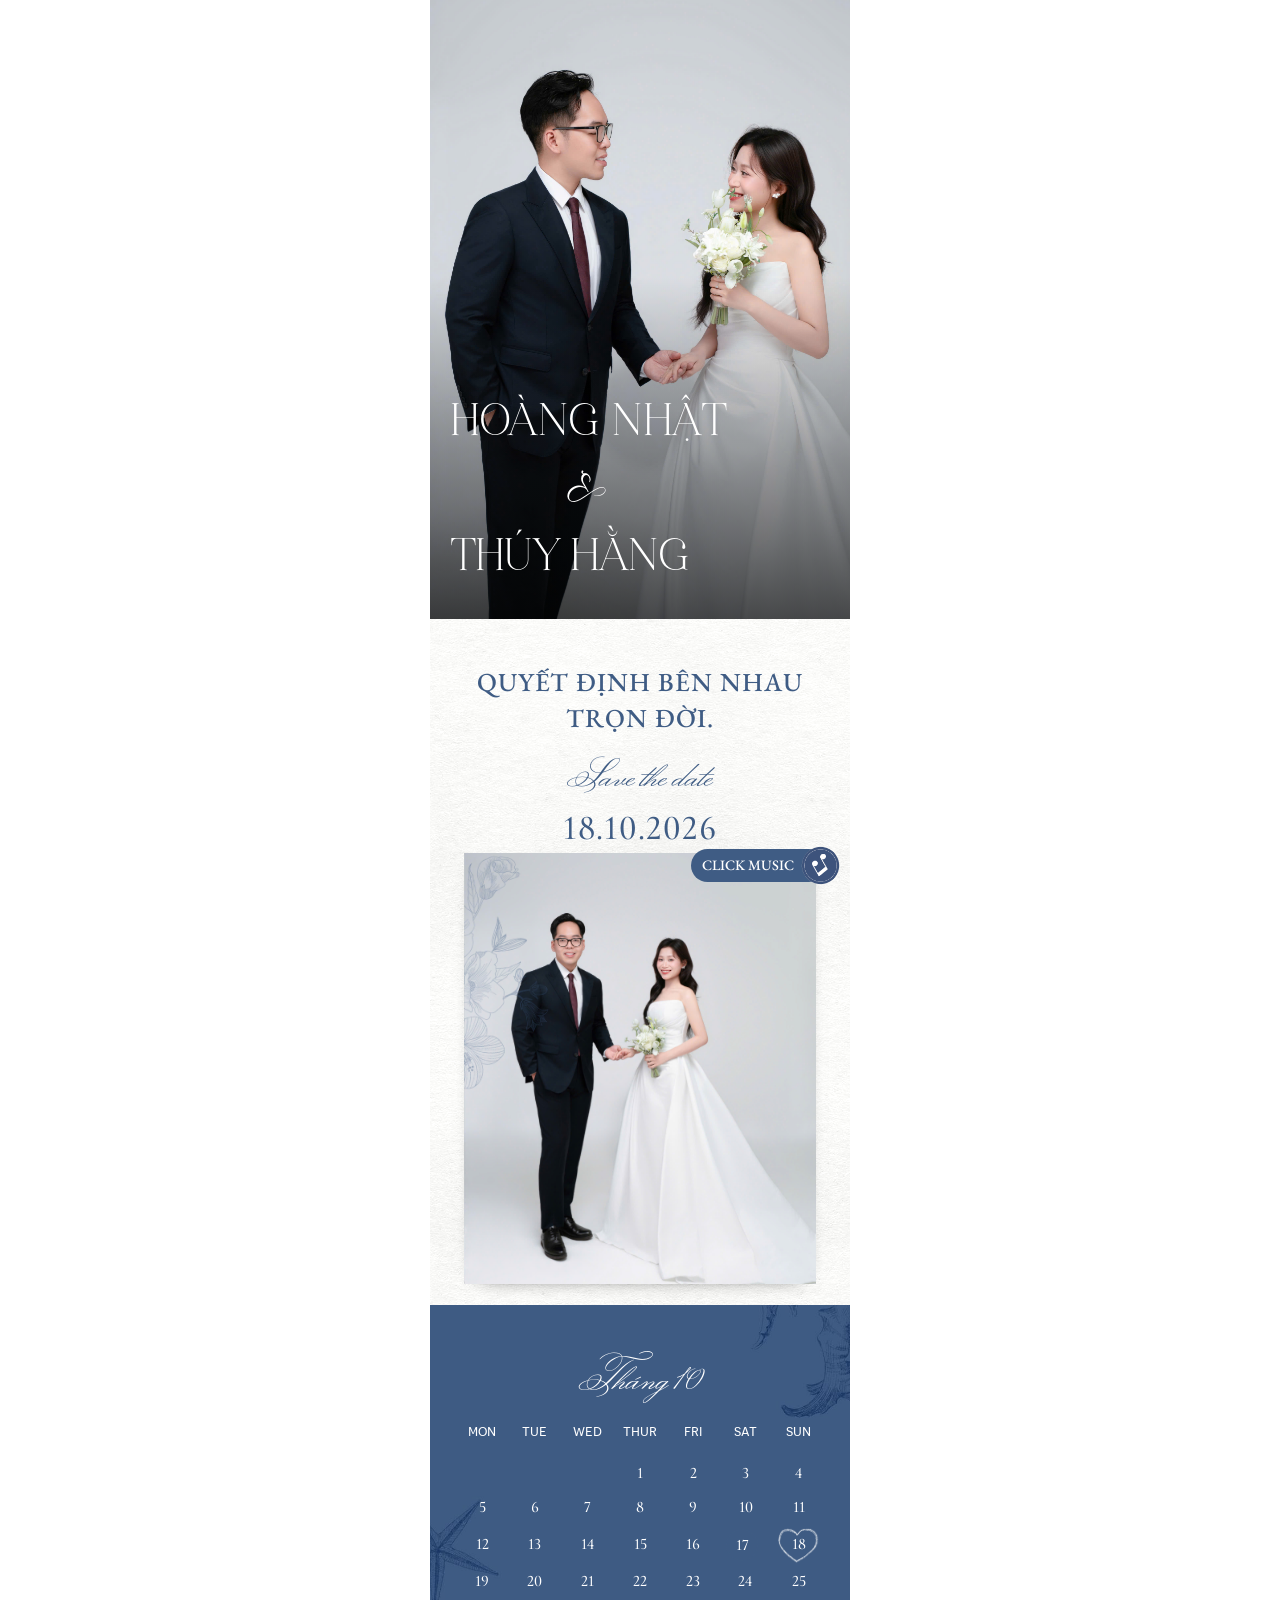
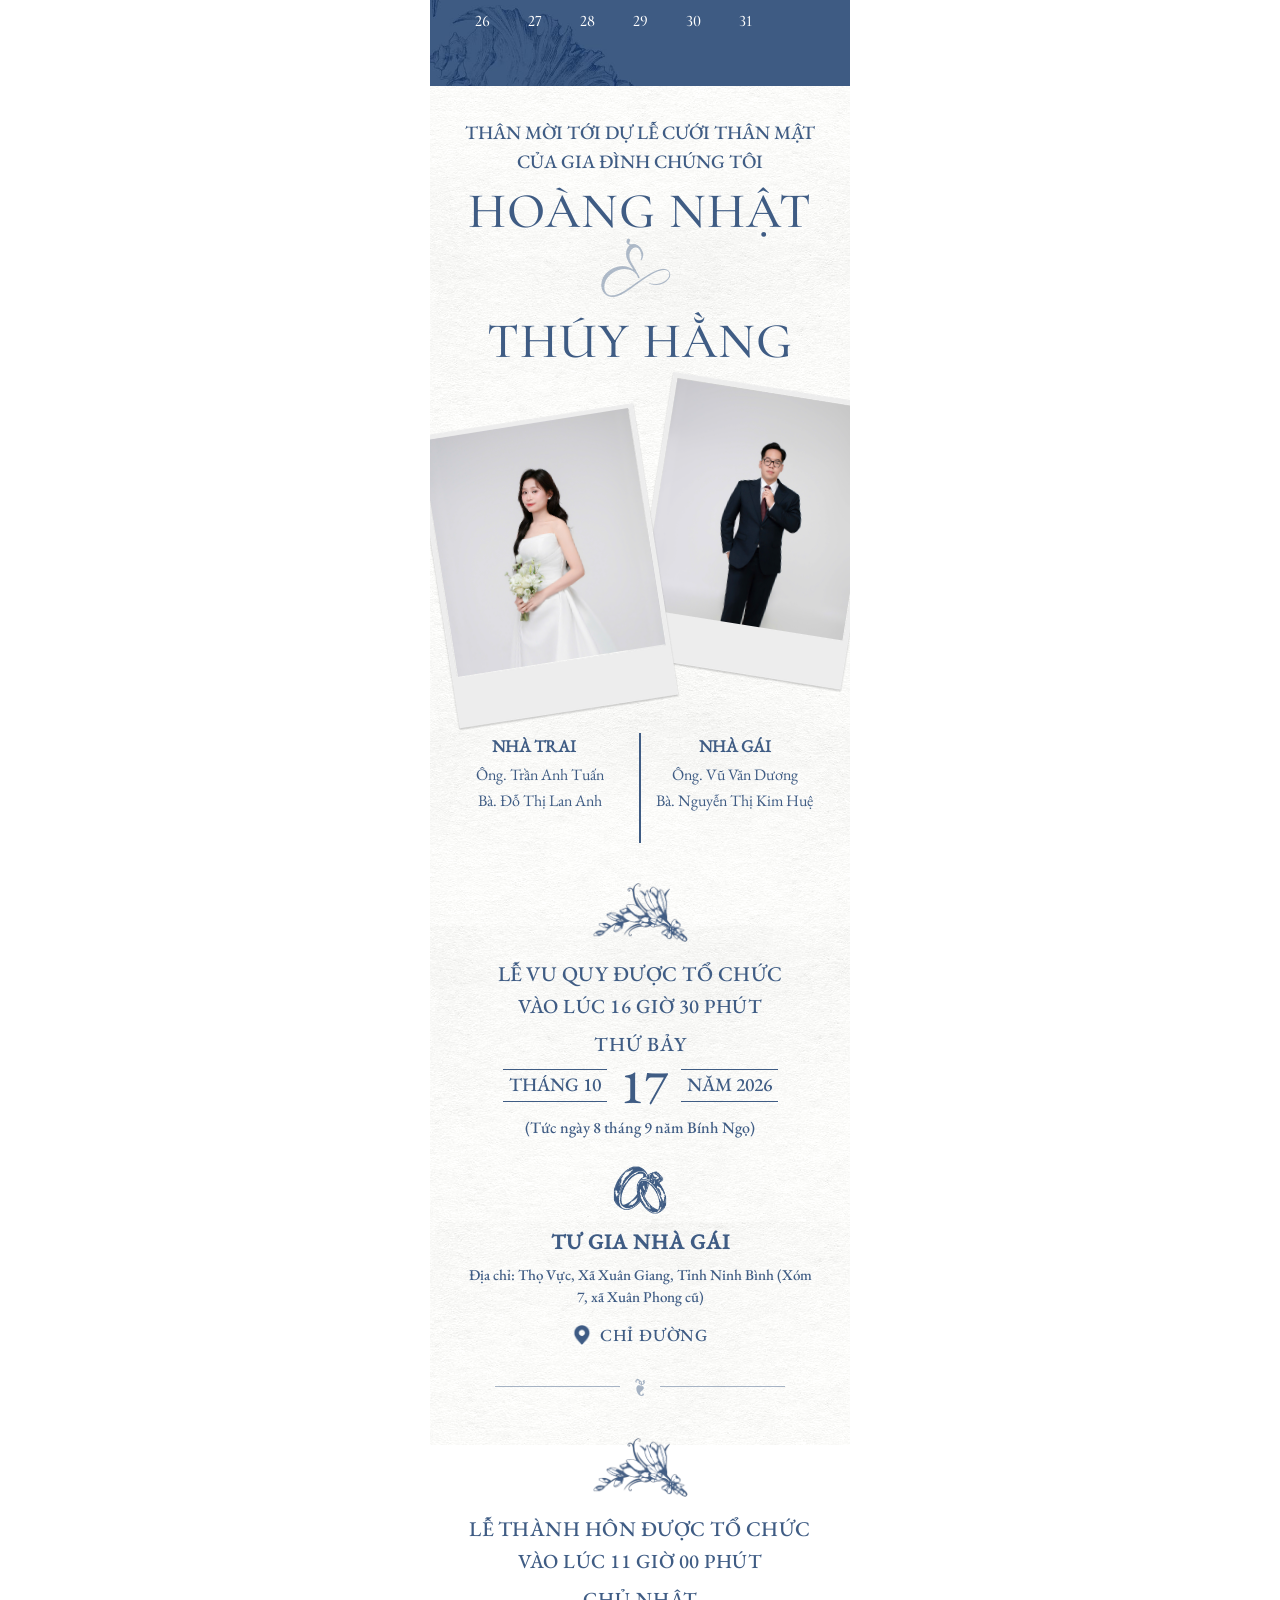
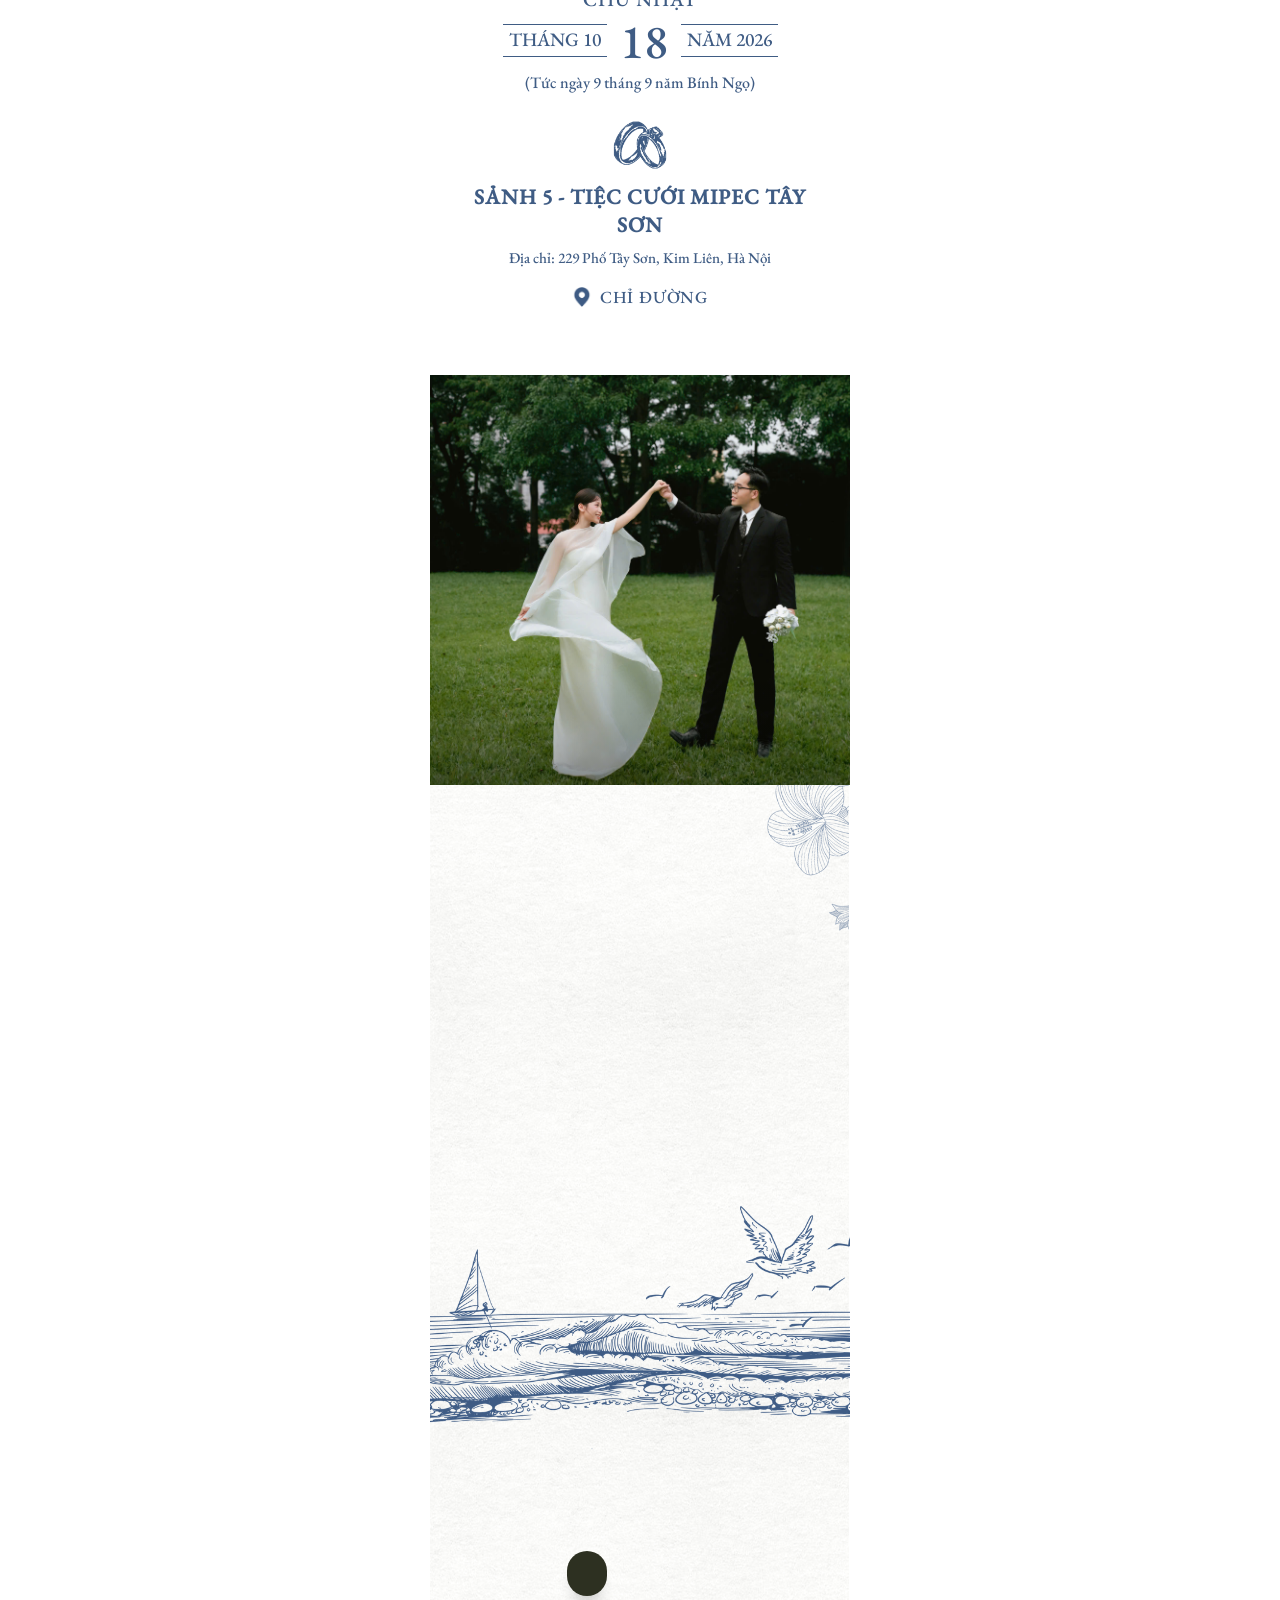
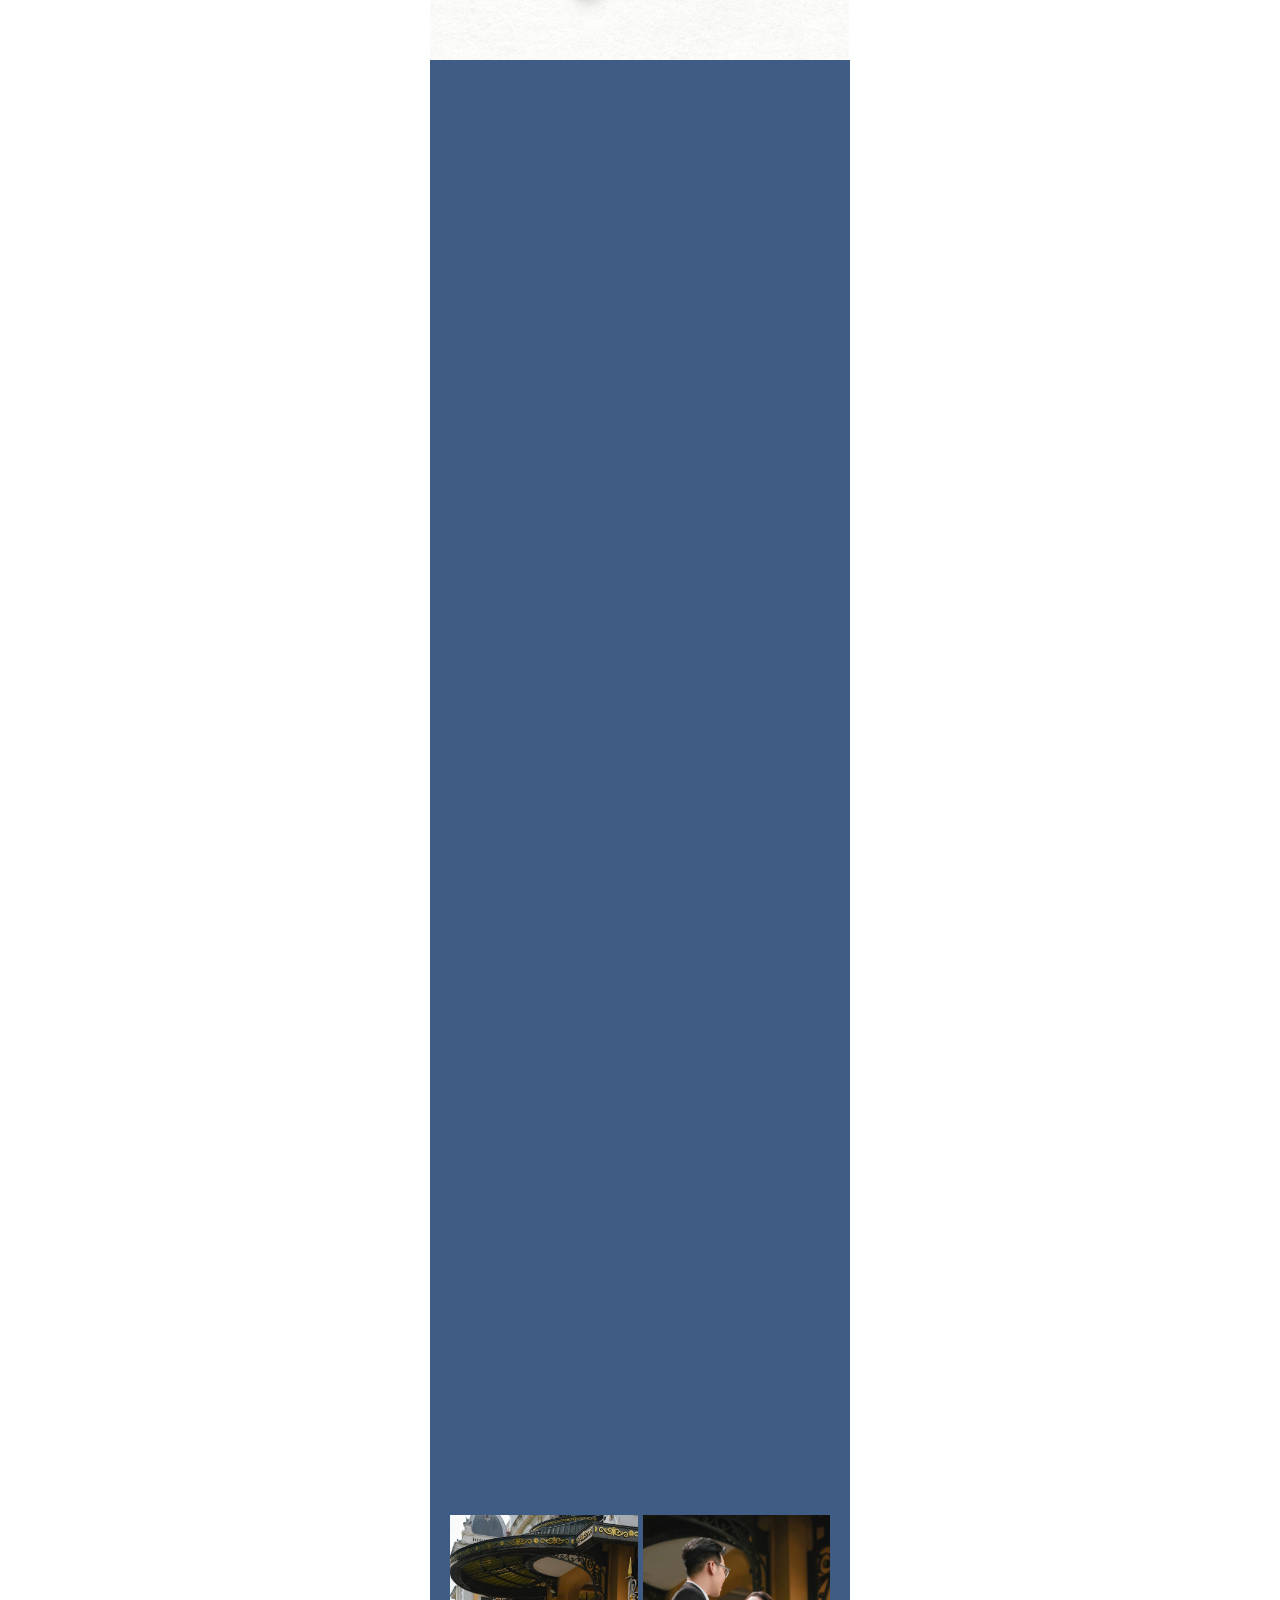
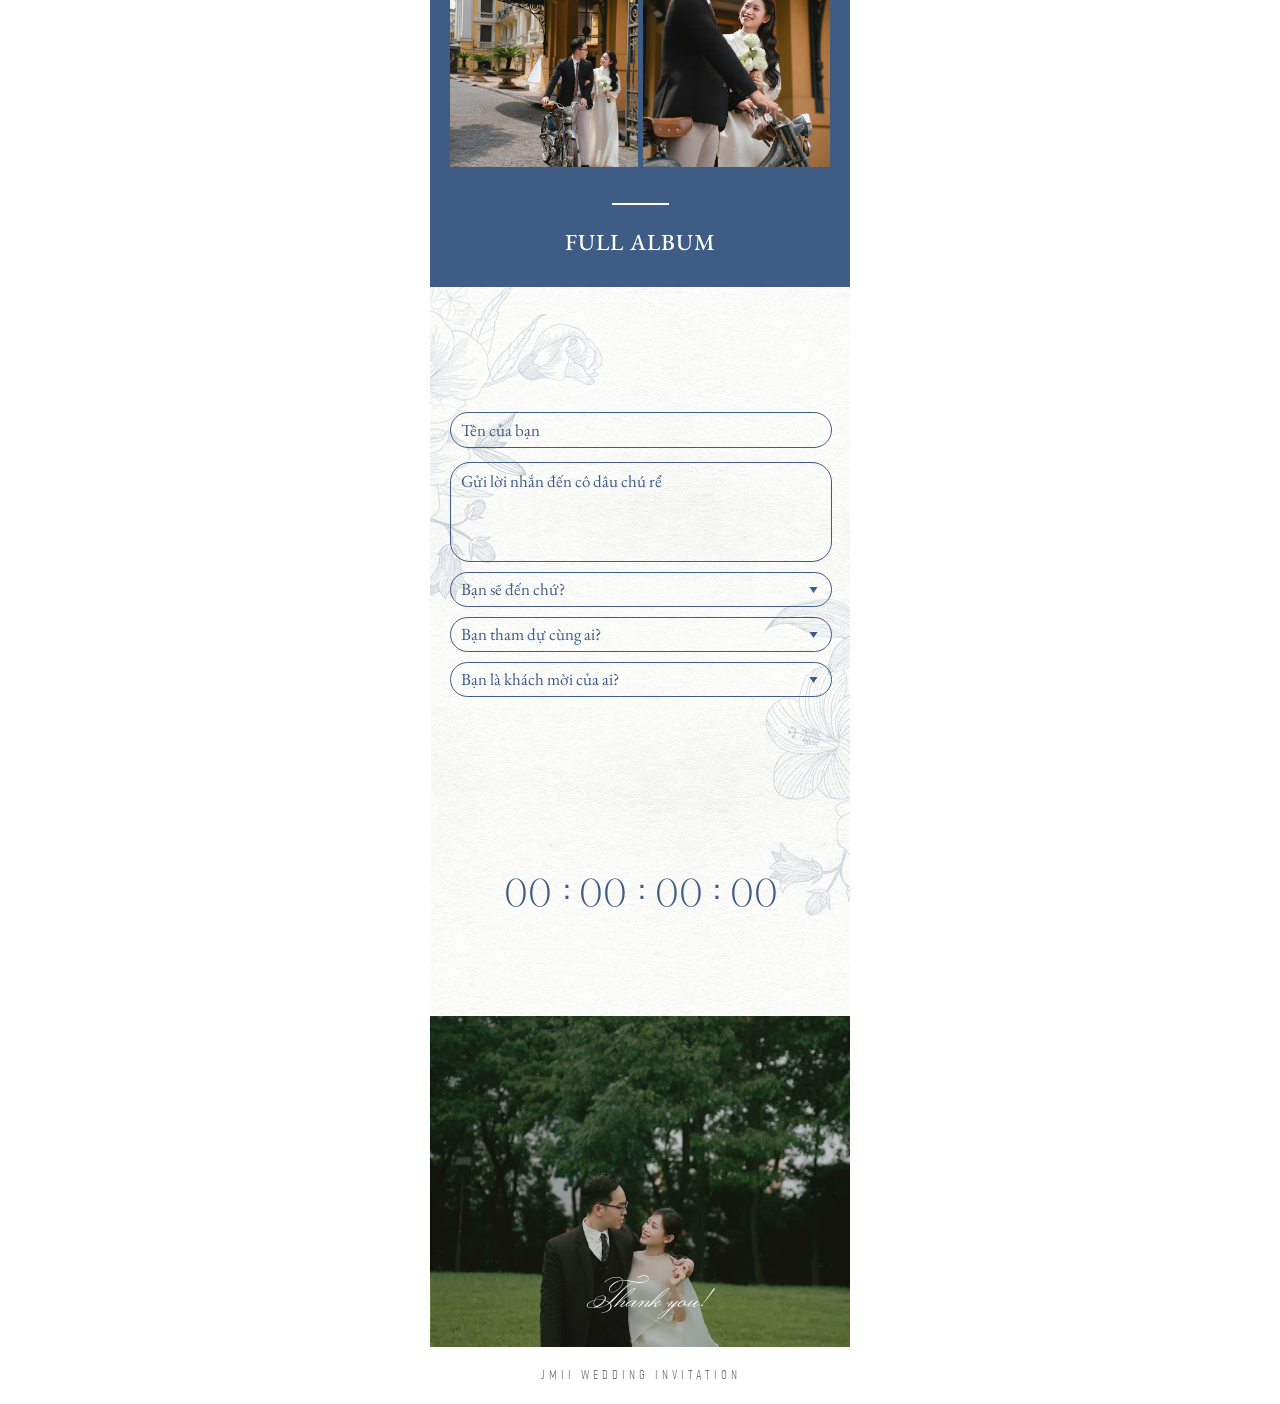
==== commit 4805b5d7: "fix: add music bg" ====
--- a/nhagai/index.html
+++ b/nhagai/index.html
@@ -23,7 +23,7 @@
         phamngocsonmediasound__();
     }
     const phamngocsonmedia_List = [
-        "https://camcui.vn/bai99.mp3", // i do
+        "../media/bg_music.mp3",
     ];
     //Random music
     let index = Math.floor(Math.random() * phamngocsonmedia_List.length);
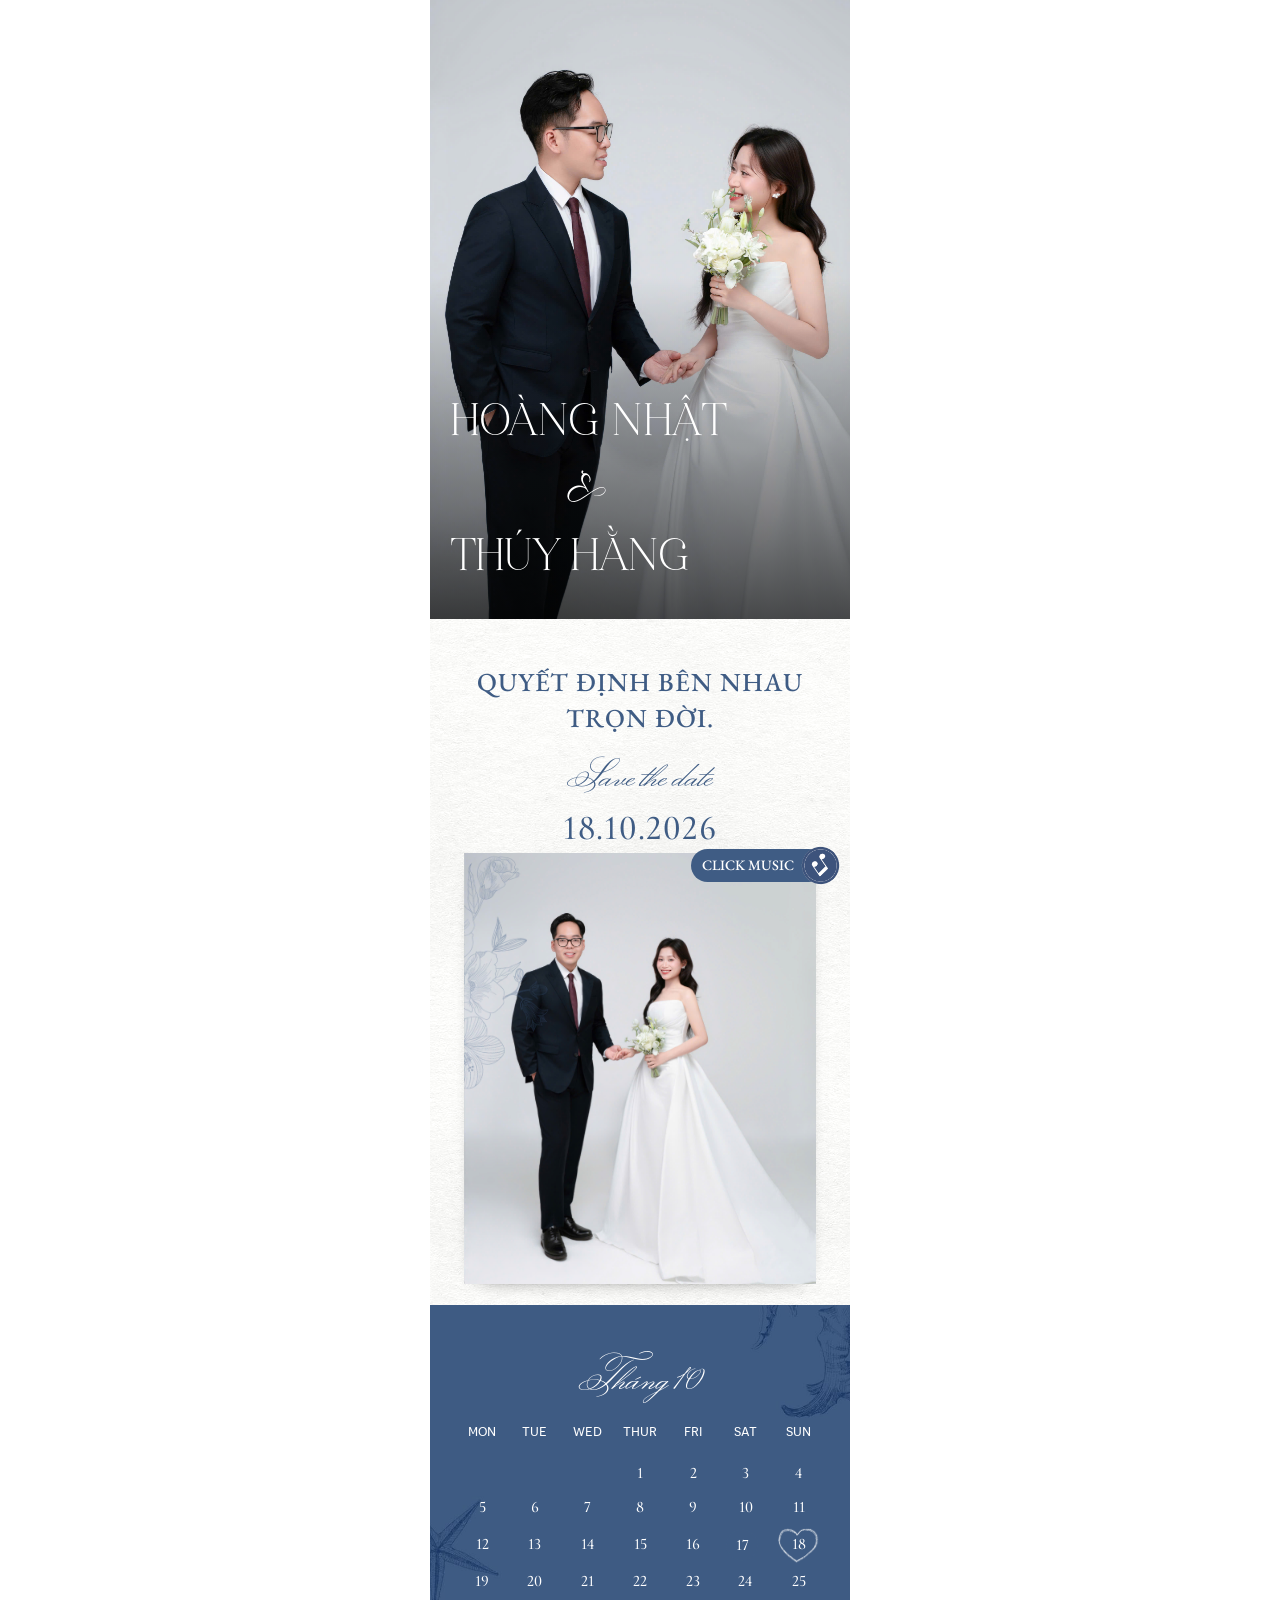
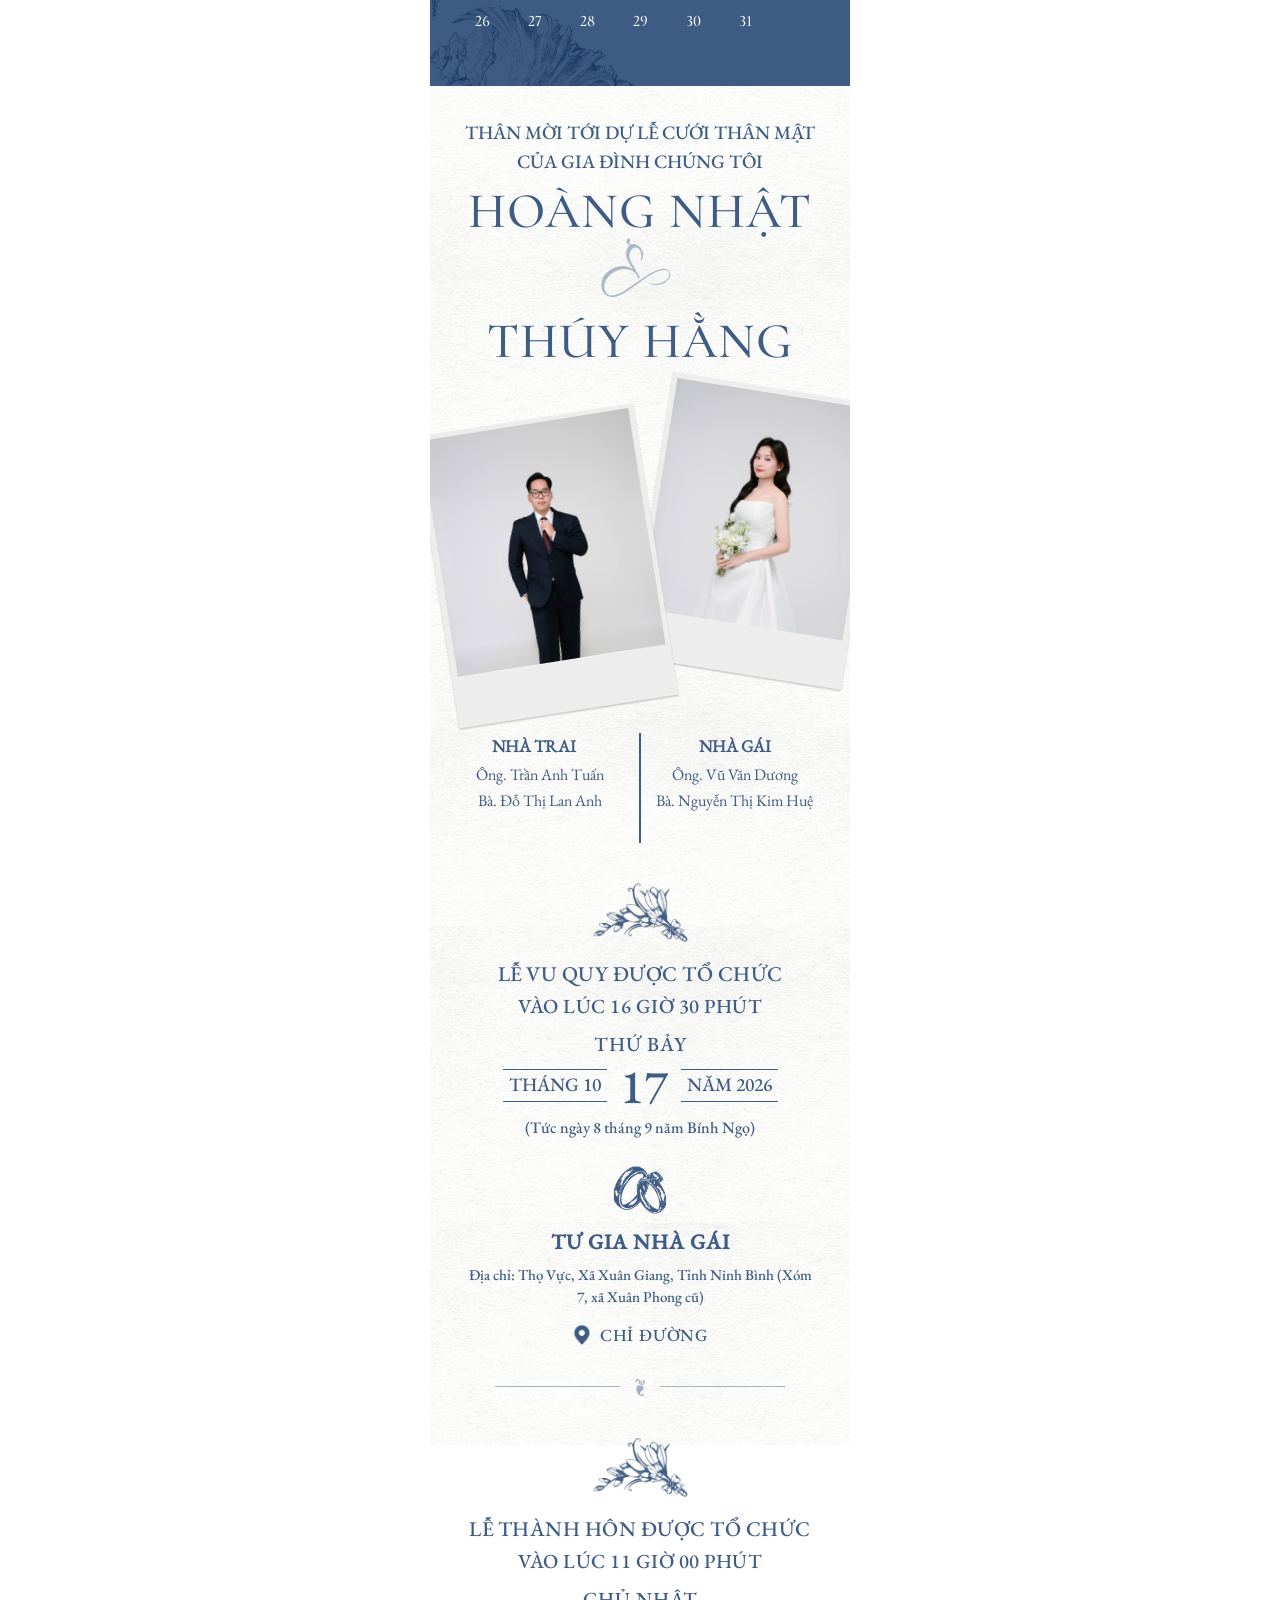
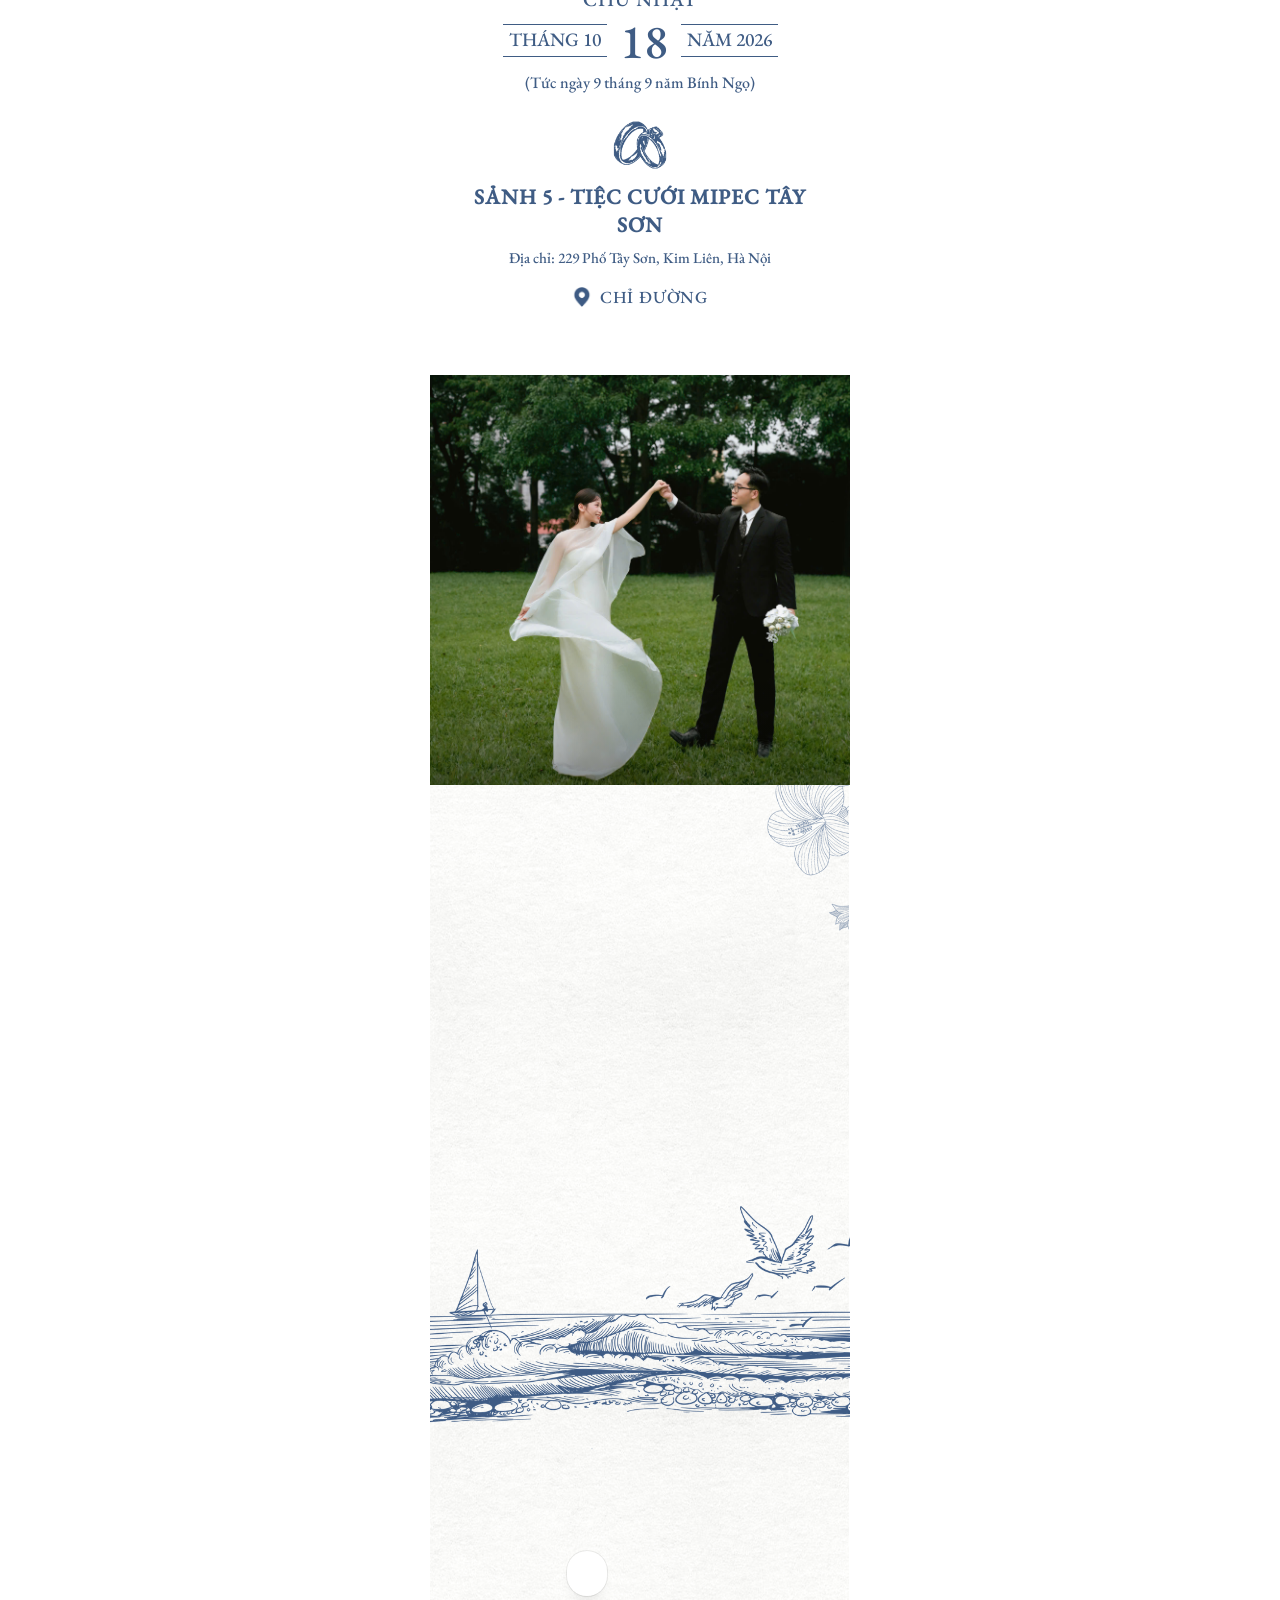
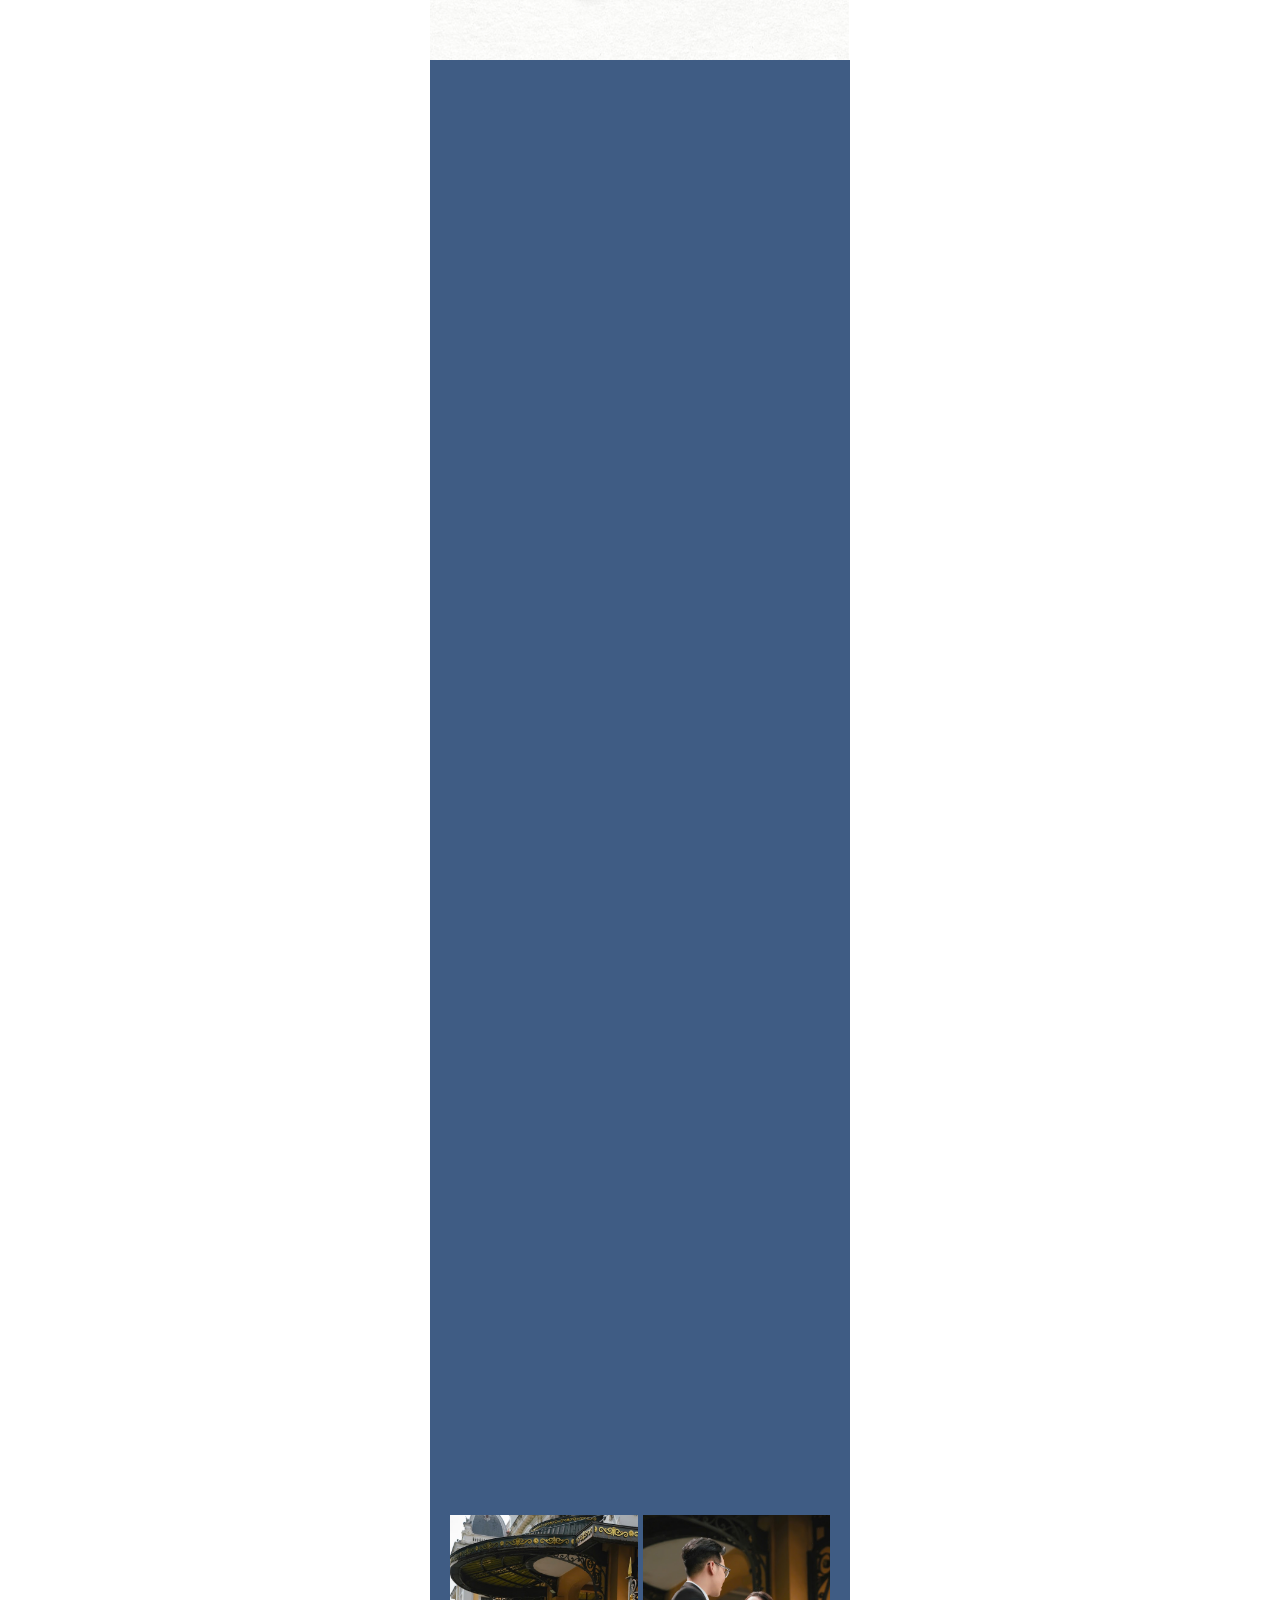
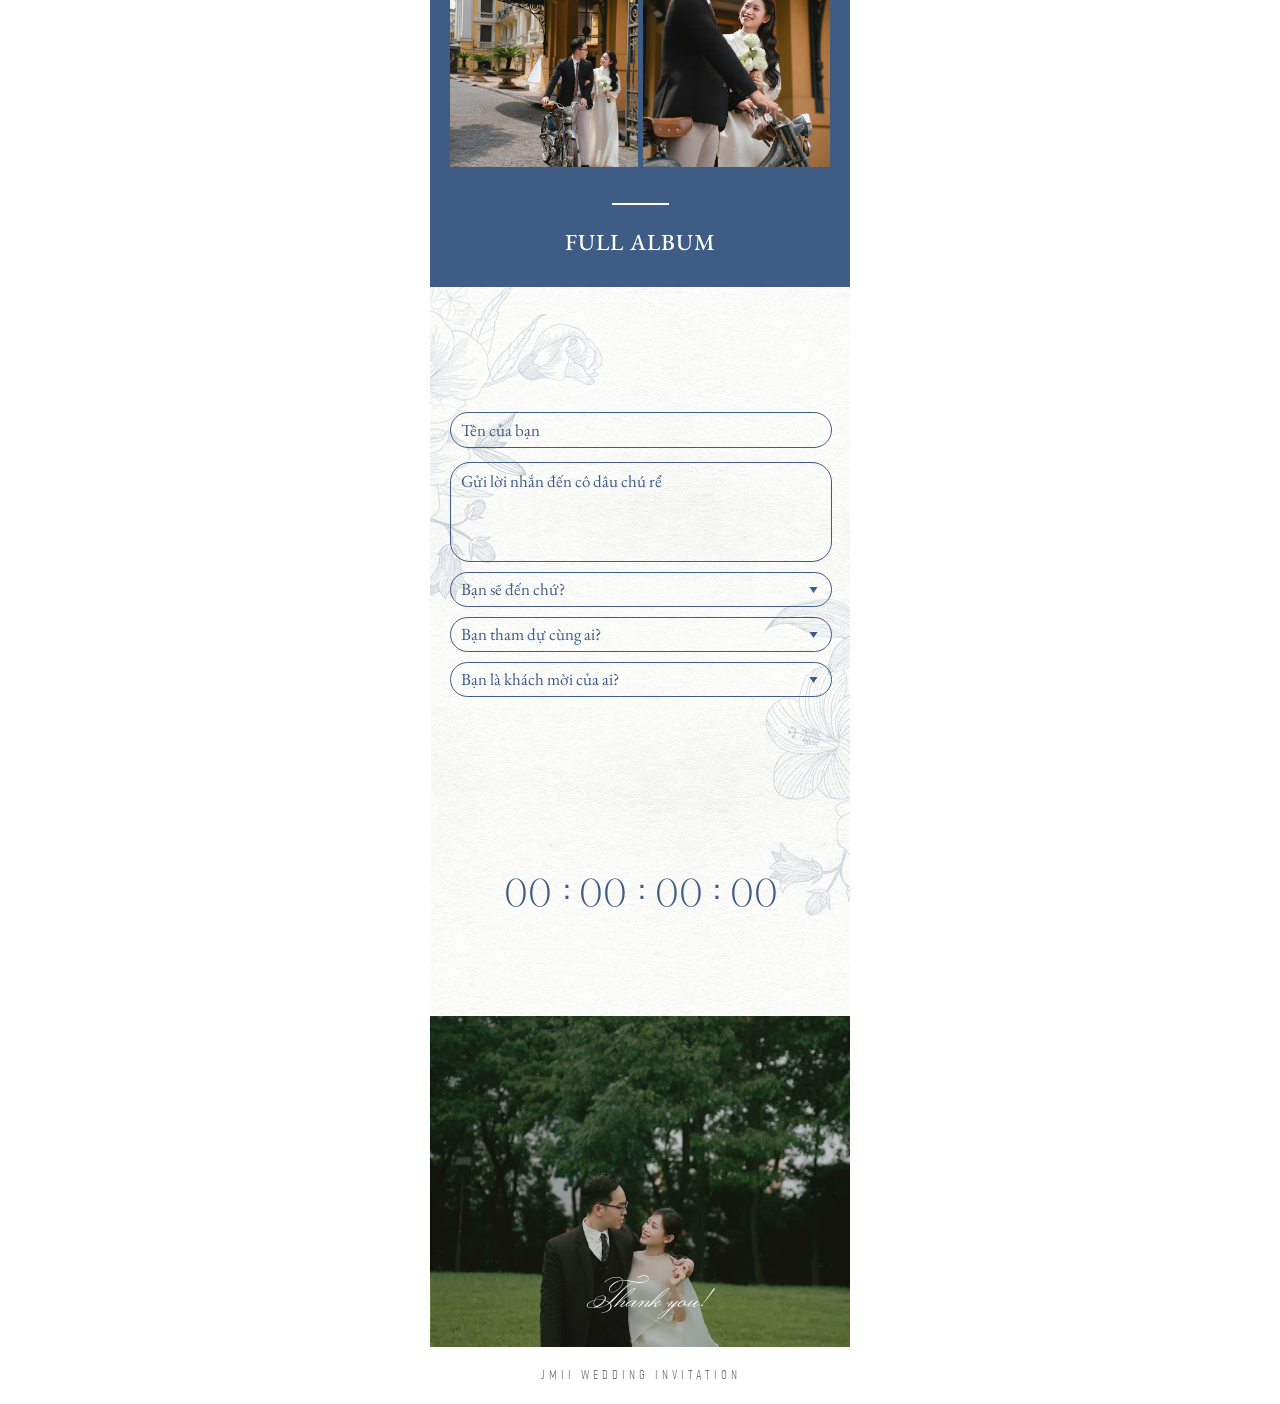
==== commit 76ca0475: "wip:fix UI" ====
--- a/nhagai/index.html
+++ b/nhagai/index.html
@@ -18,7 +18,7 @@
 <meta name="twitter:title" content="LỄ VU QUY - Chú rể HOÀNG NHẬT & Cô dâu THÚY HẰNG"/>
 <meta name="twitter:description" content="Trân trọng kính mời quý khách tới dự bữa cơm thân mật chung vui cùng gia đình Nhà Gái chúng tôi vào lúc 16:30 ngày 17.10.2026 tại Tư gia Nhà Gái"/>
 <meta name="twitter:image" content="https://hoangnhatthuyhang.vercel.app/images/og_nhagai.jpg"/>
-<meta name="msapplication-TileImage" content="https://hoangnhatthuyhang.vercel.app/images/untitled-1-20250323102909-q2zbh.png"/><meta content="no-cache" http-equiv="Cache-Control"/><meta content="IE=edge" http-equiv="X-UA-Compatible"/><meta content="-1" http-equiv="Expires"/><meta content="" name="keywords"/><meta content="width=device-width, initial-scale=1" name="viewport"/><script type="text/javascript">window.ladi_viewport=function(b){var a=document;b=b?b:'innerWidth';var c=window[b];var d=true;if(typeof window.ladi_is_desktop=="undefined"||window.ladi_is_desktop==undefined){window.ladi_is_desktop=!d;}var e=960;var f=420;var g='';if(!d){g="width="+e+",user-scalable=no,initial-scale=1.0";}else{var h=1;var i=f;if(i!=c){h=c / i;}g="width="+i+",user-scalable=no,initial-scale="+h+",minimum-scale="+h+",maximum-scale="+h;}var j=a.getElementById("viewport");if(!j){j=a.createElement("meta");j.id="viewport";j.name="viewport";a.head.appendChild(j);}j.setAttribute("content",g);};window.ladi_viewport();window.ladi_fbq_data = [];window.ladi_fbq = function () {window.ladi_fbq_data.push(arguments);};window.ladi_ttq_data = [];window.ladi_ttq = function () {window.ladi_ttq_data.push(arguments);};</script><meta content="telephone=no" name="format-detection"/><link href="../images/untitled-1-20250323102909-q2zbh.png" rel="icon" type="image/x-icon"/><link href="../images/untitled-1-20250323102909-q2zbh.png" rel="shortcut icon"/><link href="../images/untitled-1-20250323102909-q2zbh.png" rel="apple-touch-icon"/><link href="../images/untitled-1-20250323102909-q2zbh.png" rel="apple-touch-icon-precomposed"/><meta content="days" name="revisit-after"/><link rel="dns-prefetch"/><link crossorigin="" href="https://fonts.googleapis.com/" rel="preconnect"/><link crossorigin="" href="https://fonts.gstatic.com/" rel="preconnect"/><link crossorigin="" href="https://w.ladicdn.com/" rel="preconnect"/><link crossorigin="" href="https://s.ladicdn.com/" rel="preconnect"/><link crossorigin="" href="https://api1.ldpform.com/" rel="preconnect"/><link crossorigin="" href="https://a.ladipage.com/" rel="preconnect"/><link crossorigin="" href="https://api.sales.ldpform.net/" rel="preconnect"/><link as="style" href="../css/google_fonts.css" onload="this.onload = null; this.rel = 'stylesheet';" rel="preload"/><link as="script" href="js/ladipagev3.min.js" rel="preload"/><style id="style_ladi" type="text/css">a,abbr,acronym,address,applet,article,aside,audio,b,big,blockquote,body,button,canvas,caption,center,cite,code,dd,del,details,dfn,div,dl,dt,em,embed,fieldset,figcaption,figure,footer,form,h1,h2,h3,h4,h5,h6,header,hgroup,html,i,iframe,img,input,ins,kbd,label,legend,li,mark,menu,nav,object,ol,output,p,pre,q,ruby,s,samp,section,select,small,span,strike,strong,sub,summary,sup,table,tbody,td,textarea,tfoot,th,thead,time,tr,tt,u,ul,var,video{margin:0;padding:0;border:0;outline:0;font-size:100%;font:inherit;vertical-align:baseline;box-sizing:border-box;-webkit-font-smoothing:antialiased;-moz-osx-font-smoothing:grayscale}article,aside,details,figcaption,figure,footer,header,hgroup,menu,nav,section{display:block}body{line-height:1}a{text-decoration:none}ol,ul{list-style:none}blockquote,q{quotes:none}blockquote:after,blockquote:before,q:after,q:before{content:'';content:none}table{border-collapse:collapse;border-spacing:0}.ladi-loading{z-index:900000000000;position:fixed;width:100%;height:100%;top:0;left:0;background-color:rgba(0,0,0,.1)}.ladi-loading .loading{width:80px;height:80px;top:0;left:0;bottom:0;right:0;margin:auto;overflow:hidden;position:absolute}.ladi-loading .loading div{position:absolute;width:6px;height:6px;background:#fff;border-radius:50%;animation:ladi-loading 1.2s linear infinite}.ladi-loading .loading div:nth-child(1){animation-delay:0s;top:37px;left:66px}.ladi-loading .loading div:nth-child(2){animation-delay:-.1s;top:22px;left:62px}.ladi-loading .loading div:nth-child(3){animation-delay:-.2s;top:11px;left:52px}.ladi-loading .loading div:nth-child(4){animation-delay:-.3s;top:7px;left:37px}.ladi-loading .loading div:nth-child(5){animation-delay:-.4s;top:11px;left:22px}.ladi-loading .loading div:nth-child(6){animation-delay:-.5s;top:22px;left:11px}.ladi-loading .loading div:nth-child(7){animation-delay:-.6s;top:37px;left:7px}.ladi-loading .loading div:nth-child(8){animation-delay:-.7s;top:52px;left:11px}.ladi-loading .loading div:nth-child(9){animation-delay:-.8s;top:62px;left:22px}.ladi-loading .loading div:nth-child(10){animation-delay:-.9s;top:66px;left:37px}.ladi-loading .loading div:nth-child(11){animation-delay:-1s;top:62px;left:52px}.ladi-loading .loading div:nth-child(12){animation-delay:-1.1s;top:52px;left:62px}@keyframes ladi-loading{0%,100%,20%,80%{transform:scale(1)}50%{transform:scale(1.5)}}.ladipage-message{position:fixed;width:100%;height:100%;top:0;left:0;z-index:10000000000;background:rgba(0,0,0,.3)}.ladipage-message .ladipage-message-box{width:400px;max-width:calc(100% - 50px);height:160px;border:1px solid rgba(0,0,0,.3);background-color:#fff;position:fixed;top:calc(50% - 155px);left:0;right:0;margin:auto;border-radius:10px}.ladipage-message .ladipage-message-box span{display:block;background-color:rgba(6,21,40,.05);color:#000;padding:12px 15px;font-weight:600;font-size:16px;line-height:16px;border-top-left-radius:10px;border-top-right-radius:10px}.ladipage-message .ladipage-message-box .ladipage-message-text{display:-webkit-box;font-size:14px;padding:0 20px;margin-top:16px;line-height:20px;-webkit-line-clamp:3;-webkit-box-orient:vertical;overflow:hidden;text-overflow:ellipsis;word-break:break-word}.ladipage-message .ladipage-message-box .ladipage-message-close{display:block;position:absolute;right:15px;bottom:10px;margin:0 auto;padding:10px 0;border:none;width:80px;text-transform:uppercase;text-align:center;color:#000;background-color:#e6e6e6;border-radius:5px;text-decoration:none;font-size:14px;line-height:14px;font-weight:600;cursor:pointer;outline:0}.lightbox-screen{display:none;position:fixed;width:100%;height:100%;top:0;left:0;bottom:0;right:0;margin:auto;z-index:9000000080;background:rgba(0,0,0,.5)}.lightbox-screen .lightbox-close{position:absolute;z-index:9000000090;cursor:pointer}.lightbox-screen .lightbox-hidden{display:none}.lightbox-screen .lightbox-close{width:16px;height:16px;margin:10px;background-repeat:no-repeat;background-position:center center;background-image:url("data:image/svg+xml;utf8, %3Csvg%20width%3D%2224%22%20height%3D%2224%22%20viewBox%3D%220%200%2024%2024%22%20xmlns%3D%22http%3A%2F%2Fwww.w3.org%2F2000%2Fsvg%22%20fill%3D%22%23fff%22%3E%3Cpath%20fill-rule%3D%22evenodd%22%20clip-rule%3D%22evenodd%22%20d%3D%22M23.4144%202.00015L2.00015%2023.4144L0.585938%2022.0002L22.0002%200.585938L23.4144%202.00015Z%22%3E%3C%2Fpath%3E%3Cpath%20fill-rule%3D%22evenodd%22%20clip-rule%3D%22evenodd%22%20d%3D%22M2.00015%200.585938L23.4144%2022.0002L22.0002%2023.4144L0.585938%202.00015L2.00015%200.585938Z%22%3E%3C%2Fpath%3E%3C%2Fsvg%3E")}*{-webkit-tap-highlight-color:#fff0}body{font-size:12px;-ms-text-size-adjust:none;-moz-text-size-adjust:none;-o-text-size-adjust:none;-webkit-text-size-adjust:none;background-color:#fff}.overflow-hidden{overflow:hidden}.ladi-transition{transition:all 150ms linear 0s}.z-index-1{z-index:1}.opacity-0{opacity:0}.height-0{height:0!important}.pointer-events-none{pointer-events:none}.transition-parent-collapse-height{transition:height 150ms linear 0s}.transition-parent-collapse-top{transition:top 150ms linear 0s}.transition-readmore{transition:height 350ms linear 0s}.transition-collapse{transition:height 150ms linear 0s}body.grab{cursor:grab}.ladi-wraper{width:100%;min-height:100%;overflow:hidden;touch-action:manipulation}.ladi-container{position:relative;margin:0 auto;height:100%}.ladi-overlay{position:absolute;top:0;left:0;height:100%;width:100%;pointer-events:none}.ladi-element{position:absolute}@media (hover: hover) {.ladi-check-hover {opacity: 0;}}.ladi-section {margin: 0 auto;position: relative;}.ladi-section[data-tab-id]{display: none;}.ladi-section.selected[data-tab-id]{display: block;}.ladi-section .ladi-section-background {position: absolute;width: 100%;height: 100%;top: 0;left: 0;pointer-events: none;overflow: hidden;}.ladi-box {position: absolute;width: 100%;height: 100%;overflow: hidden;}#SECTION_POPUP .ladi-container {z-index: 90000070;}#SECTION_POPUP .ladi-container > .ladi-element {z-index: 90000070;position: fixed;display: none;}#SECTION_POPUP .ladi-container > .ladi-element[data-fixed-close="true"] {position: relative !important;}#SECTION_POPUP .ladi-container > .ladi-element.hide-visibility {display: block !important;visibility: hidden !important;}#SECTION_POPUP .popup-close {position: absolute;right: 0px;top: 0px;z-index: 9000000080;cursor: pointer;width: 16px;height: 16px;margin: 10px;background-repeat: no-repeat;background-position: center center;background-image: url("data:image/svg+xml;utf8, %3Csvg%20width%3D%2224%22%20height%3D%2224%22%20viewBox%3D%220%200%2024%2024%22%20xmlns%3D%22http%3A%2F%2Fwww.w3.org%2F2000%2Fsvg%22%20fill%3D%22%23000%22%3E%3Cpath%20fill-rule%3D%22evenodd%22%20clip-rule%3D%22evenodd%22%20d%3D%22M23.4144%202.00015L2.00015%2023.4144L0.585938%2022.0002L22.0002%200.585938L23.4144%202.00015Z%22%3E%3C%2Fpath%3E%3Cpath%20fill-rule%3D%22evenodd%22%20clip-rule%3D%22evenodd%22%20d%3D%22M2.00015%200.585938L23.4144%2022.0002L22.0002%2023.4144L0.585938%202.00015L2.00015%200.585938Z%22%3E%3C%2Fpath%3E%3C%2Fsvg%3E");}.ladi-popup {position: absolute;width: 100%;height: 100%;}.ladi-popup .ladi-popup-background {height: 100%;width: 100%;pointer-events: none;}.ladi-countdown {position: absolute;width: 100%;height: 100%;display: flex;}.ladi-countdown .ladi-countdown-background {position: absolute;width: 100%;height: 100%;top: 0;left: 0;background-size: inherit;background-attachment: inherit;background-origin: inherit;display: table;pointer-events: none;}.ladi-countdown .ladi-countdown-text {position: absolute;width: 100%;height: 100%;text-decoration: inherit;display: table;pointer-events: none;}.ladi-countdown .ladi-countdown-text span {display: table-cell;vertical-align: middle;}.ladi-countdown > .ladi-element {text-decoration: inherit;background-size: inherit;background-attachment: inherit;background-origin: inherit;position: relative;display: inline-block;}.ladi-countdown > .ladi-element:last-child {margin-right: 0px !important;}.ladi-button{position:absolute;width:100%;height:100%;overflow:hidden}.ladi-button:active{transform:translateY(2px);transition:transform .2s linear}.ladi-button .ladi-button-background{height:100%;width:100%;pointer-events:none;transition:inherit}.ladi-button>.ladi-button-headline,.ladi-button>.ladi-button-shape{width:100%!important;height:100%!important;top:0!important;left:0!important;display:table;user-select:none;-webkit-user-select:none;-moz-user-select:none;-ms-user-select:none}.ladi-button>.ladi-button-shape .ladi-shape{margin:auto;top:0;bottom:0}.ladi-button>.ladi-button-headline .ladi-headline{display:table-cell;vertical-align:middle}.ladi-checkout-product-cart-icon .ladi-cart-number{position:absolute;top:-2px;right:-7px;background:#f36e36;text-align:center;min-width:18px;min-height:18px;font-size:12px;font-weight:700;color:#fff;border-radius:100%;z-index:90000000;padding:3px 4px}.ladi-checkout-product-add-to-cart .ladi-button .loading-dots{width:100%;height:100%;top:0;left:0;position:absolute;display:flex;align-items:center;justify-content:center}.ladi-checkout-product-add-to-cart .ladi-button .loading-dots p{display:inline-block;font-size:32px;line-height:1;animation:.6s infinite loading}.ladi-checkout-product-add-to-cart .ladi-button .loading-dots p:first-child{animation-delay:0s}.ladi-checkout-product-add-to-cart .ladi-button .loading-dots p:nth-child(2){animation-delay:.2s}.ladi-checkout-product-add-to-cart .ladi-button .loading-dots p:nth-child(3){animation-delay:.4s}@keyframes loading{0%,100%{opacity:0}50%{opacity:1}}.ladi-form .ladi-form-checkout-bump-offer-check.multiple.checked:before,.ladi-form .ladi-form-checkout-payment-check.multiple.checked:before{--url:url("data:image/svg+xml,%0A%3Csvg%20width%3D%2224%22%20height%3D%2224%22%20viewBox%3D%220%200%2024%2024%22%20fill%3D%22none%22%20xmlns%3D%22http%3A%2F%2Fwww.w3.org%2F2000%2Fsvg%22%3E%0A%3Cpath%20d%3D%22M18.71%207.20998C18.617%207.11625%2018.5064%207.04186%2018.3846%206.99109C18.2627%206.94032%2018.132%206.91418%2018%206.91418C17.868%206.91418%2017.7373%206.94032%2017.6154%206.99109C17.4936%207.04186%2017.383%207.11625%2017.29%207.20998L9.84%2014.67L6.71%2011.53C6.61348%2011.4367%206.49954%2011.3634%206.37468%2011.3142C6.24983%2011.265%206.1165%2011.2409%205.98232%2011.2432C5.84814%2011.2455%205.71573%2011.2743%205.59265%2011.3278C5.46957%2011.3812%205.35824%2011.4585%205.265%2011.555C5.17176%2011.6515%205.09845%2011.7654%205.04924%2011.8903C5.00004%2012.0152%204.97591%2012.1485%204.97823%2012.2827C4.98055%2012.4168%205.00928%2012.5492%205.06277%2012.6723C5.11627%2012.7954%205.19348%2012.9067%205.29%2013L9.13%2016.84C9.22296%2016.9337%209.33356%2017.0081%209.45542%2017.0589C9.57728%2017.1096%209.70799%2017.1358%209.84%2017.1358C9.97201%2017.1358%2010.1027%2017.1096%2010.2246%2017.0589C10.3464%2017.0081%2010.457%2016.9337%2010.55%2016.84L18.71%208.67998C18.8115%208.58634%2018.8925%208.47269%2018.9479%208.34619C19.0033%208.21969%2019.0319%208.08308%2019.0319%207.94498C19.0319%207.80688%2019.0033%207.67028%2018.9479%207.54378C18.8925%207.41728%2018.8115%207.30363%2018.71%207.20998Z%22%20fill%3D%22%231852FA%22%2F%3E%0A%3C%2Fsvg%3E%0A");pointer-events:none;top:-1px;left:-1px;transform:none}.ladi-form,.ladi-form .ladi-form-item-container{position:absolute;width:100%;height:100%}.ladi-form>.ladi-element,.ladi-form>.ladi-element .ladi-form-item-container,.ladi-form>.ladi-element .ladi-form-item-container .ladi-form-item .ladi-form-checkbox-item span[data-checked=true],.ladi-form>.ladi-element .ladi-form-item-container .ladi-form-item .ladi-form-control:not(.ladi-form-control-select){text-transform:inherit;text-decoration:inherit;text-align:inherit;letter-spacing:inherit;color:inherit;background-size:inherit;background-attachment:inherit;background-origin:inherit}.ladi-form .ladi-button>.ladi-button-headline{color:initial;font-size:initial;font-weight:initial;text-transform:initial;text-decoration:initial;font-style:initial;text-align:initial;letter-spacing:initial;line-height:initial}.ladi-form [data-form-checkout-item=bump_offer] .ladi-form-item,.ladi-form>[data-quantity=true] .ladi-form-item-container{overflow:hidden}.ladi-form>.ladi-element .ladi-form-item-container .ladi-form-item{text-transform:inherit;text-decoration:inherit;text-align:inherit;letter-spacing:inherit;color:inherit}.ladi-form>.ladi-element .ladi-form-item-container .ladi-form-item-background{background-size:inherit;background-attachment:inherit;background-origin:inherit}.ladi-form>.ladi-element .ladi-form-item-container .ladi-form-item .ladi-form-control-select{-webkit-appearance:none;-moz-appearance:none;appearance:none;background-size:9px 6px!important;background-position:right .5rem center;background-repeat:no-repeat;padding-right:24px;text-transform:inherit;text-align:inherit;letter-spacing:inherit;color:inherit;background-size:inherit;background-attachment:inherit;background-origin:inherit}.ladi-form>.ladi-element .ladi-form-item-container .ladi-form-item .ladi-form-checkbox-item,.ladi-form>.ladi-element .ladi-form-item-container .ladi-form-item .ladi-form-checkbox-item span[data-checked=false]{text-transform:inherit;text-align:inherit;letter-spacing:inherit;background-size:inherit;background-attachment:inherit;background-origin:inherit;color:inherit}.ladi-form>.ladi-element .ladi-form-item-container .ladi-form-item .ladi-form-control-select-2{width:calc(100% / 2 - 5px);max-width:calc(100% / 2 - 5px);min-width:calc(100% / 2 - 5px)}.ladi-form>.ladi-element .ladi-form-item-container .ladi-form-item .ladi-form-control-select-2:nth-child(3),.ladi-form>.ladi-element .ladi-form-item-container .ladi-form-item .ladi-form-control-select-3:nth-child(3),.ladi-form>.ladi-element .ladi-form-item-container .ladi-form-item .ladi-form-control-select-3:nth-child(4){margin-left:7.5px}.ladi-form>.ladi-element .ladi-form-item-container .ladi-form-item .ladi-form-control-select-3{width:calc(100% / 3 - 5px);max-width:calc(100% / 3 - 5px);min-width:calc(100% / 3 - 5px)}.ladi-form>.ladi-element .ladi-form-item-container .ladi-form-item .ladi-form-control-select option{color:initial}.ladi-form>.ladi-element .ladi-form-item-container .ladi-form-item .ladi-form-control-select:not([data-selected=""]){text-decoration:inherit}.ladi-form>.ladi-element .ladi-form-item-container .ladi-form-item .ladi-form-checkbox-item{text-decoration:inherit;vertical-align:middle}.ladi-form>.ladi-element .ladi-form-item-container .ladi-form-item .ladi-form-checkbox-box-item{display:inline-block;width:fit-content}.ladi-form>.ladi-element .ladi-form-item-container .ladi-form-item .ladi-form-checkbox-item span{user-select:none;-webkit-user-select:none;-moz-user-select:none;-ms-user-select:none}.ladi-form .ladi-form-item-title-value{font-weight:700;word-break:break-word}.ladi-form .ladi-form-label-container{position:relative;width:100%}.ladi-form .ladi-form-control-file{background-repeat:no-repeat;background-position:calc(100% - 5px) center}.ladi-form .ladi-form-label-container .ladi-form-label-item{display:inline-block;cursor:pointer;position:relative;border-radius:0!important;user-select:none;-webkit-user-select:none;-moz-user-select:none;-ms-user-select:none}.ladi-form .ladi-form-label-container .ladi-form-label-item.image{background-size:cover;background-repeat:no-repeat;background-position:center}.ladi-form .ladi-form-label-container .ladi-form-label-item.no-value{display:none!important}.ladi-form .ladi-form-label-container .ladi-form-label-item.text.disabled{opacity:.35}.ladi-form .ladi-form-label-container .ladi-form-label-item.image.disabled{opacity:.2}.ladi-form .ladi-form-label-container .ladi-form-label-item.color.disabled{opacity:.15}.ladi-form .ladi-form-label-container .ladi-form-label-item.selected:before{content:'';width:0;height:0;bottom:-1px;right:-1px;position:absolute;border-width:0 0 15px 15px;border-color:transparent;border-style:solid}.ladi-form .ladi-form-label-container .ladi-form-label-item.selected:after{content:'';background-image:url("data:image/svg+xml;utf8,%3Csvg xmlns='http://www.w3.org/2000/svg' enable-background='new 0 0 12 12' viewBox='0 0 12 12' x='0' fill='%23fff' y='0'%3E%3Cg%3E%3Cpath d='m5.2 10.9c-.2 0-.5-.1-.7-.2l-4.2-3.7c-.4-.4-.5-1-.1-1.4s1-.5 1.4-.1l3.4 3 5.1-7c .3-.4 1-.5 1.4-.2s.5 1 .2 1.4l-5.7 7.9c-.2.2-.4.4-.7.4 0-.1 0-.1-.1-.1z'%3E%3C/path%3E%3C/g%3E%3C/svg%3E");background-repeat:no-repeat;background-position:bottom right;width:7px;height:7px;bottom:0;right:0;position:absolute}.ladi-form .ladi-form-item{width:100%;height:100%;position:absolute}.ladi-form .ladi-form-item-background{position:absolute;width:100%;height:100%;top:0;left:0;pointer-events:none}.ladi-form .ladi-form-item.ladi-form-checkbox{height:auto;padding:0 5px}.ladi-form .ladi-form-item .ladi-form-control{background-color:transparent;min-width:100%;min-height:100%;max-width:100%;max-height:100%;width:100%;height:100%;padding:0 5px;color:inherit;font-size:inherit;border:none}.ladi-form .ladi-form-item.ladi-form-checkbox.ladi-form-checkbox-vertical .ladi-form-checkbox-item{margin-top:0!important;margin-left:0!important;margin-right:0!important;display:flex;align-items:center;border:none}.ladi-form .ladi-form-item.ladi-form-checkbox.ladi-form-checkbox-horizontal .ladi-form-checkbox-item{margin-top:0!important;margin-left:0!important;margin-right:10px!important;display:inline-flex;align-items:center;border:none;position:relative}.ladi-form .ladi-form-item.ladi-form-checkbox .ladi-form-checkbox-item input{margin-right:5px;display:block}.ladi-form .ladi-form-item.ladi-form-checkbox .ladi-form-checkbox-item span{cursor:default;word-break:break-word}.ladi-form .ladi-form-item textarea.ladi-form-control{resize:none;padding:5px}.ladi-form .ladi-button{cursor:pointer}.ladi-form .ladi-button .ladi-headline{cursor:pointer;user-select:none}.ladi-form .ladi-element .ladi-form-otp::-webkit-inner-spin-button,.ladi-form .ladi-element .ladi-form-otp::-webkit-outer-spin-button{-webkit-appearance:none;margin:0}.ladi-form .ladi-element .ladi-form-item .button-get-code{display:none;position:absolute;right:0;top:0;bottom:0;margin:auto 0;line-height:initial;padding:5px 10px;height:max-content;cursor:pointer;user-select:none;-webkit-user-select:none;-moz-user-select:none;-ms-user-select:none}.ladi-form .ladi-element .ladi-form-item .button-get-code.hide-visibility{display:block!important;visibility:hidden!important}.ladi-form .ladi-form-checkout-bump-offer-product.option-2,.ladi-form .ladi-form-item.otp-resend .button-get-code,.ladi-form [data-form-checkout-item=payment] .ladi-form-checkout-payment-content div>span{display:block}.ladi-form .ladi-form-item.otp-countdown:before{content:attr(data-countdown-time) "s";position:absolute;top:0;bottom:0;margin:auto 0;height:max-content;line-height:initial}.ladi-form [data-variant=true] select option[disabled]{background:#fff;color:#b8b8b8!important}.ladi-google-recaptcha-checkbox{position:absolute;display:inline-block;transform:translateY(-100%);margin-top:-5px;z-index:90000010}.ladi-element[data-form-checkout-item]{padding:0}.ladi-form .ladi-form-checkout-title{margin-bottom:8px}.ladi-form .ladi-element[data-form-checkout-item] .ladi-form-item,.ladi-form .ladi-element[data-form-checkout-item] .ladi-form-item-container{height:auto!important;position:unset!important}.ladi-form .ladi-form-checkout-box{gap:12px;display:flex;flex-flow:column;margin:8px 12px;margin-top:14px!important;padding-bottom:14px;border-left:none!important;border-right:none!important;border-top:none!important;border-radius:0!important}.ladi-form .ladi-form-checkout-box:last-child{border:none!important;padding-bottom:4px}.ladi-form .ladi-form-checkout-box:first-child,.ladi-form .ladi-form-checkout-bump-offer-product .item-product:first-child{margin-top:0}.ladi-form .ladi-form-checkout-payment-item{display:flex;flex-flow:row;gap:12px;align-items:center;--check-size:18px;--width-quantity:65px}.ladi-form .ladi-form-checkout-payment-check{--border-size:1px;width:var(--check-size);height:var(--check-size);flex:0 0 var(--check-size);border:var(--border-size) solid;border-radius:100%;display:block;position:relative}.ladi-form .ladi-form-checkout-payment-check.checked:before{content:"";width:calc(var(--check-size)/ 2);height:calc(var(--check-size)/ 2);border-radius:inherit;display:block;position:absolute;top:0;left:0;transform:translate(calc(50% - var(--border-size)),calc(50% - var(--border-size)))}.ladi-form .ladi-form-checkout-bump-offer-check.multiple,.ladi-form .ladi-form-checkout-payment-check.multiple{border-radius:4px}.ladi-form .ladi-form-checkout-payment-check.multiple.checked:before{content:"";-webkit-mask-image:var(--url);mask-image:var(--url);width:var(--check-size);height:var(--check-size);-webkit-mask-size:var(--check-size);mask-size:var(--check-size);background-color:#fff;position:absolute}.ladi-form .ladi-form-checkout-payment-content,.ladi-form .ladi-form-checkout-product-content{display:flex;flex-flow:row;--gap:10px;gap:var(--gap);align-items:center;width:calc(100% - var(--width-quantity) - var(--check-size) - var(--gap) * 2)}.ladi-form .ladi-form-checkout-payment-content img,.ladi-form .ladi-form-checkout-product-content img{width:36px;max-height:36px;border-radius:4px}.ladi-form .ladi-form-checkout-payment-content div,.ladi-form .ladi-form-checkout-product-content div{display:flex;flex-flow:column}.ladi-form .ladi-form-checkout-payment-content div>span,.ladi-form .ladi-form-checkout-product-content div>span{font-size:inherit}.ladi-form .ladi-form-checkout-payment-content div>span.small,.ladi-form .ladi-form-checkout-product-content div>span.small{font-size:80%;opacity:.8}.ladi-form .ladi-form-checkout-payment-content div .price.price-compare,.ladi-form .ladi-form-checkout-product-content div .price.price-compare{display:flex;align-items:center;gap:8px;flex-direction:row!important}.ladi-form .ladi-form-checkout-payment-quantity,.ladi-form .ladi-form-checkout-product-quantity{position:relative;--icon-size:calc(var(--check-size) * 0.8)}.ladi-form .ladi-form-checkout-payment-quantity input,.ladi-form .ladi-form-checkout-product-quantity input{padding:4px calc(var(--check-size)) 4px 8px;border-radius:8px;position:relative;width:var(--width-quantity);min-height:34px;border:1px solid;background-color:transparent;top:0;left:0;display:block}.ladi-form .ladi-form-checkout-payment-quantity input::-webkit-inner-spin-button,.ladi-form .ladi-form-checkout-payment-quantity input::-webkit-outer-spin-button{-webkit-appearance:none;margin:0}.ladi-form .ladi-form-checkout-payment-quantity .up{width:var(--icon-size);height:var(--icon-size);top:-1px;right:5px;cursor:pointer;display:block;position:absolute}.ladi-form .ladi-form-checkout-payment-quantity .up:before{content:'';--url:url("data:image/svg+xml,%3Csvg%20width%3D%2216%22%20height%3D%2216%22%20viewBox%3D%220%200%2016%2016%22%20fill%3D%22none%22%20xmlns%3D%22http%3A%2F%2Fwww.w3.org%2F2000%2Fsvg%22%3E%3Cpath%20fill-rule%3D%22evenodd%22%20clip-rule%3D%22evenodd%22%20d%3D%22M3.14645%206.14645C3.34171%205.95118%203.65829%205.95118%203.85355%206.14645L8%2010.2929L12.1464%206.14645C12.3417%205.95118%2012.6583%205.95118%2012.8536%206.14645C13.0488%206.34171%2013.0488%206.65829%2012.8536%206.85355L8.35355%2011.3536C8.15829%2011.5488%207.84171%2011.5488%207.64645%2011.3536L3.14645%206.85355C2.95118%206.65829%202.95118%206.34171%203.14645%206.14645Z%22%20fill%3D%22black%22%20transform%3D%22rotate(180%208%208)%22%2F%3E%3C%2Fsvg%3E");-webkit-mask-image:var(--url);mask-image:var(--url);display:block;position:absolute;width:var(--icon-size);height:var(--icon-size);pointer-events:none;top:4px;left:2px;-webkit-mask-size:var(--icon-size);mask-size:var(--icon-size)}.ladi-form .ladi-form-checkout-payment-quantity .down{width:var(--icon-size);height:var(--icon-size);right:5px;cursor:pointer;display:block;position:absolute;bottom:3px}.ladi-form .ladi-form-checkout-payment-quantity .down:before{content:'';--url:url("data:image/svg+xml,%3Csvg%20width%3D%2216%22%20height%3D%2216%22%20viewBox%3D%220%200%2016%2016%22%20fill%3D%22none%22%20xmlns%3D%22http%3A%2F%2Fwww.w3.org%2F2000%2Fsvg%22%3E%0A%3Cpath%20fill-rule%3D%22evenodd%22%20clip-rule%3D%22evenodd%22%20d%3D%22M3.14645%206.14645C3.34171%205.95118%203.65829%205.95118%203.85355%206.14645L8%2010.2929L12.1464%206.14645C12.3417%205.95118%2012.6583%205.95118%2012.8536%206.14645C13.0488%206.34171%2013.0488%206.65829%2012.8536%206.85355L8.35355%2011.3536C8.15829%2011.5488%207.84171%2011.5488%207.64645%2011.3536L3.14645%206.85355C2.95118%206.65829%202.95118%206.34171%203.14645%206.14645Z%22%20fill%3D%22black%22%2F%3E%0A%3C%2Fsvg%3E");-webkit-mask-image:var(--url);mask-image:var(--url);display:block;position:absolute;width:var(--icon-size);height:var(--icon-size);pointer-events:none;left:2px;-webkit-mask-size:var(--icon-size);mask-size:var(--icon-size)}.ladi-form [data-form-checkout-item=payment] .ladi-form-item{display:table}.ladi-form [data-form-checkout-item=payment] .ladi-form-item .ladi-form-checkout-payment-content{width:calc(100% - 18px)}.ladi-form [data-form-checkout-item=payment] .ladi-form-item .ladi-form-checkout-payment-content div{display:table-cell;vertical-align:middle;padding:0 6px;cursor:pointer;width:100%;position:relative}.ladi-form [data-form-checkout-item=payment] .ladi-form-item .ladi-form-checkout-payment-content div.arrow:before{content:'';--url:url("data:image/svg+xml,%3Csvg%20width%3D%2216%22%20height%3D%2216%22%20viewBox%3D%220%200%2016%2016%22%20fill%3D%22none%22%20xmlns%3D%22http%3A%2F%2Fwww.w3.org%2F2000%2Fsvg%22%3E%0A%3Cpath%20fill-rule%3D%22evenodd%22%20clip-rule%3D%22evenodd%22%20d%3D%22M6.14645%203.14645C6.34171%202.95118%206.65829%202.95118%206.85355%203.14645L11.3536%207.64645C11.5488%207.84171%2011.5488%208.15829%2011.3536%208.35355L6.85355%2012.8536C6.65829%2013.0488%206.34171%2013.0488%206.14645%2012.8536C5.95118%2012.6583%205.95118%2012.3417%206.14645%2012.1464L10.2929%208L6.14645%203.85355C5.95118%203.65829%205.95118%203.34171%206.14645%203.14645Z%22%20fill%3D%22black%22%2F%3E%0A%3C%2Fsvg%3E");-webkit-mask-image:var(--url);mask-image:var(--url);position:absolute;width:20px;height:20px;top:0;right:0;bottom:0;display:block;margin:auto;-webkit-mask-size:100%;mask-size:100%}.ladi-form [data-form-checkout-item=total_price]{display:flex;flex-flow:column;gap:3px;justify-content:center}.ladi-form [data-form-checkout-item=total_price] .line{display:inline-flex;justify-content:space-between;align-items:center}.ladi-form [data-form-checkout-item=total_price] .title-number-price.big,.ladi-form [data-form-checkout-item=total_price] .title-price.big{font-weight:700;font-size:130%}.ladi-form [data-form-checkout-item=total_price] .title-number-price{font-size:115%}.ladi-form [data-form-checkout-item=total_price] .space{border-top:1px solid;margin:15px 0 10px}.ladi-form .ladi-form-checkout-bump-offer-checkbox{display:flex;flex-flow:row;gap:8px;padding:8px;margin:12px 8px 0;border-radius:8px;align-items:center;--check-size-bumpoffer:18px;--width-quantity-bumpoffer:60px}.ladi-form .ladi-form-checkout-bump-offer-checkbox.checkbox-bump-offer-1{background-color:#3c72f9;margin:0}.ladi-form .ladi-form-checkout-bump-offer-checkbox.checkbox-bump-offer-1 p{color:#fff}.ladi-form .ladi-form-checkout-bump-offer-checkbox.checkbox-bump-offer-2{background-color:#fde298;margin:12px 0 4px}.ladi-form .ladi-form-checkout-bump-offer-checkbox.checkbox-bump-offer-3{background-color:#f3f4f5;margin:8px 0 0;padding:4px 8px;width:max-content}.ladi-form .ladi-form-checkout-bump-offer-checkbox.checkbox-bump-offer-3 .ladi-form-checkout-bump-offer-check{width:12px;height:12px;flex:0 0 12px}.ladi-form .ladi-form-checkout-bump-offer-check{--border-size:1px;width:var(--check-size-bumpoffer);height:var(--check-size-bumpoffer);flex:0 0 var(--check-size-bumpoffer);border:var(--border-size) solid #cfd3d8;background-color:#fff;border-radius:100%;display:block;position:relative}.ladi-form .ladi-form-checkout-bump-offer-check.checked:before{content:"";width:calc(var(--check-size-bumpoffer)/ 2);height:calc(var(--check-size-bumpoffer)/ 2);border-radius:inherit;display:block;position:absolute;top:0;left:0;transform:translate(calc(50% - var(--border-size)),calc(50% - var(--border-size)))}.ladi-form .ladi-form-checkout-bump-offer-check.multiple.checked:before{content:"";-webkit-mask-image:var(--url);mask-image:var(--url);width:var(--check-size-bumpoffer);height:var(--check-size-bumpoffer);-webkit-mask-size:var(--check-size-bumpoffer);mask-size:var(--check-size-bumpoffer);background-color:#000;position:absolute}.ladi-form .ladi-form-checkout-bump-offer-checkbox.checkbox-bump-offer-3 .ladi-form-checkout-bump-offer-check.multiple.checked:before{top:-5px;left:-3px}.ladi-form .ladi-form-checkout-bump-offer-product{display:flex;flex-flow:row;gap:16px;margin:8px 12px;align-items:center;border-left:none!important;border-right:none!important;border-top:none!important;border-radius:0!important}.ladi-form .ladi-form-checkout-bump-offer-product.option-1{display:block!important;padding-bottom:8px}.ladi-form .ladi-form-item:last-child .ladi-form-checkout-bump-offer-product{border:none!important}.ladi-form .ladi-form-checkout-bump-offer-product .item-product{display:flex;gap:16px;align-items:flex-start;margin-top:16px;margin-bottom:12px}.ladi-form .ladi-form-checkout-bump-offer-product .item-product:last-child{margin-bottom:0}.ladi-form .ladi-form-checkout-bump-offer-product .item-product img{width:48px;height:48px;border-radius:4px;overflow:hidden}.ladi-form .ladi-form-checkout-bump-offer-product .item-product .item-product-title{font-size:90%;opacity:.6}.ladi-form .ladi-form-checkout-bump-offer-product .item-product .item-product-description{color:#9fa7b1;text-overflow:ellipsis;overflow:hidden;-webkit-line-clamp:2;display:-webkit-box;-webkit-box-orient:vertical}.ladi-form .ladi-form-checkout-bump-offer-product .item-detail{display:flex;flex-direction:column}.ladi-form .ladi-form-checkout-bump-offer-product .item-detail .shock-promotion-label{background-color:#ef9300;width:max-content;border-radius:4px;padding:2px 8px;color:#fff;margin-bottom:4px;font-weight:600}.ladi-form .ladi-form-checkout-bump-offer-product .item-detail .pr-name{font-weight:400;font-size:120%;line-height:1.4}.ladi-form .ladi-form-checkout-bump-offer-product .item-detail .pr-price{font-weight:400;line-height:1.4}.ladi-form .ladi-form-checkout-bump-offer-product .item-detail span a{text-decoration:line-through;opacity:.6}.ladi-form .ladi-form-checkout-bump-offer-product .item-detail .special{background-color:#e01a1a;padding:2px 8px;margin-right:6px;color:#fff;border-radius:4px;font-size:80%}.ladi-form [data-form-checkout-item=coupon_code] .content-discount-block{padding:12px;border-radius:4px;display:flex;align-items:center;justify-content:space-between}.ladi-form [data-form-checkout-item=coupon_code] .ladi-form-item{display:flex;align-items:center;justify-content:space-between}.ladi-form [data-form-checkout-item=coupon_code] .content-discount-block .title{display:flex;align-items:center;gap:8px}.ladi-form [data-form-checkout-item=coupon_code] .content-discount-block .placeholder span,.ladi-form [data-form-checkout-item=coupon_code] .content-discount-block .title span{font-weight:400;font-size:100%;line-height:1.4}.ladi-form [data-form-checkout-item=coupon_code] .content-discount-block .title i{width:16px;height:16px;mask-image:url('../images/ldicon-discount-coupon.svg');display:inline-block;mask-size:cover}.ladi-form [data-form-checkout-item=coupon_code] .content-discount-block .placeholder{display:flex;align-items:center;gap:8px;cursor:pointer}.ladi-form [data-form-checkout-item=coupon_code] .content-discount-block .placeholder i{width:16px;height:16px;mask-image:url('../images/new-ldicon-arrow-left.svg');display:inline-block;mask-size:cover;background-color:#6d6d6d!important}.ladi-form > .ladi-element .ladi-form-item-container .ladi-form-item .ladi-form-control-select {background-image: url("data:image/svg+xml;utf8, %3Csvg%20width%3D%2232%22%20height%3D%2224%22%20viewBox%3D%220%200%2032%2024%22%20xmlns%3D%22http%3A%2F%2Fwww.w3.org%2F2000%2Fsvg%22%3E%3Cpolygon%20points%3D%220%2C0%2032%2C0%2016%2C24%22%20style%3D%22fill%3A%20rgb(0%2C%200%2C%200)%22%3E%3C%2Fpolygon%3E%3C%2Fsvg%3E");}.ladi-group {position: absolute;width: 100%;height: 100%;}.ladi-image {position: absolute;width: 100%;height: 100%;overflow: hidden;}.ladi-image .ladi-image-background {background-repeat: no-repeat;background-position: left top;background-size: cover;background-attachment: scroll;background-origin: content-box;position: absolute;margin: 0 auto;width: 100%;height: 100%;pointer-events: none;} .ladi-headline {width: 100%;display: inline-block;word-break: break-word;background-size: cover;background-position: center center;}.ladi-headline a {text-decoration: underline;}.ladi-line {position: relative;}.ladi-line .ladi-line-container {border-bottom: 0 !important;border-right: 0 !important;width: 100%;height: 100%;}a[data-action] {user-select: none;-webkit-user-select: none;-moz-user-select: none;-ms-user-select: none;cursor: pointer;}a:visited {color: inherit;}a:link {color: inherit;}[data-opacity="0"] {opacity: 0;}[data-hidden="true"] {display: none;}[data-action="true"] {cursor: pointer;}.ladi-hidden {display: none;}.ladi-animation-hidden {visibility: hidden !important;opacity: 0 !important;}.element-click-selected {cursor: pointer;}.is-2nd-click {cursor: pointer;}.ladi-button-shape.is-2nd-click, .ladi-accordion-shape.is-2nd-click {z-index: 3;}.backdrop-popup {display: none;position: fixed;top: 0;left: 0;right: 0;bottom: 0;z-index: 90000060;}.backdrop-dropbox {display: none;position: fixed;top: 0;left: 0;right: 0;bottom: 0;z-index: 90000040;}.ladi-lazyload {background-image: none !important;}.ladi-list-paragraph ul li.ladi-lazyload:before {background-image: none !important;}.ladi-element.ladi-auto-scroll {overflow-x: auto;overflow-y: hidden;width: 100% !important;left: 0 !important;-webkit-overflow-scrolling: touch;}[data-hint]:not([data-timeout-id-copied]):before, [data-hint]:not([data-timeout-id-copied]):after {display: none !important;}.ladi-section.ladi-auto-scroll {overflow-x: auto;overflow-y: hidden;-webkit-overflow-scrolling: touch;}</style><style id="style_animation" type="text/css">@media (max-width: 767px) {#HEADLINE3, #HEADLINE4, #HEADLINE5, #HEADLINE6, #HEADLINE7, #HEADLINE8, #BOX3, #HEADLINE48, #HEADLINE49, #HEADLINE50, #HEADLINE51, #GROUP5, #HEADLINE52, #HEADLINE53, #HEADLINE54, #HEADLINE55, #HEADLINE56, #GROUP7, #HEADLINE57, #GROUP8, #HEADLINE58, #HEADLINE59, #GROUP10, #IMAGE7, #IMAGE8, #HEADLINE73, #LINE5, #HEADLINE74, #BOX17, #BOX18, #BOX20, #BOX21, #BOX22, #BOX23, #BOX24, #BOX25, #HEADLINE75, #HEADLINE76, #BUTTON2, #HEADLINE83, #HEADLINE87, #BOX27, #GROUP23, #GROUP24, #HEADLINE101, #IMAGE42, #IMAGE43, #HEADLINE175, #HEADLINE210, #HEADLINE212, #BOX37, #BOX39, #BOX40, #BOX41, #GROUP64, #GROUP65, #GROUP66 {opacity: 0 !important; pointer-events: none !important;}}</style><style id="style_page" type="text/css">body {direction: ltr;}.ladi-wraper {margin: 0 auto; width: 420px;}@font-face {font-family: "MUZUViWSVAtSEFTVEVHSSPVEY";src: url('../fonts/1ftv-vip-hastegi-20250323075635-ymzdv.otf')}@font-face {font-family: "MUZUViWSVAtQVJDSVRUWUEtQkVHQVRSSSPVEY";src: url('../fonts/1ftv-vip-arcittya-begatri-20250323075635-w9isj.otf')}@font-face {font-family: "RUJHYXJhbWuZCNZWRpdWudHRm";src: url('../fonts/ebgaramond-medium-20250320040915-omeex.ttf') format("truetype");}@font-face {font-family: "MUZUViWSVAtTWuclldXItTGEtRGbGFpcUtUmVndWxhcivdGY";src: url('../fonts/1ftv-vip-monsieur-la-doulaise-regular-20250219113229-vqkmn.otf')}@font-face {font-family: "QSTUSQUUSUGQUULUFRElVTSUVEY";src: url('../fonts/cormorantinfant-medium-20250320040935-nh0vi.ttf') format("truetype");}@font-face {font-family: "RUJHYXJhbWuZCSZWdbGFyLnRZg";src: url('../fonts/ebgaramond-regular-20250320040439-sbnst.ttf') format("truetype");}@font-face {font-family: "IzlTbGlkZTAzIEljaWVsIEZvcnQgRmbmRyeSBSaWZIFJlZVsYXIudHRm";src: url('../fonts/9slide03-iciel-fort-foundry-rift-regular-20240316103314-2vwzb.ttf') format("truetype");}@font-face {font-family: "IzlTbGlkZTAzIEljaWVsTmZWNlbnRvcFucyObJtYWwudHRm";src: url('../fonts/9slide03-icielnovecentosans-normal-20240318082911-dgg1p.ttf') format("truetype");}body {font-family: "Open Sans", sans-serif}</style><style id="style_element" type="text/css">#SECTION1{height: 630px;}#BOX1{width: 420px; height: 630px;top: -6px; left: 0px;}#BOX1 > .ladi-box,#BOX2 > .ladi-box,#BOX3 > .ladi-box,#BOX5 > .ladi-box,#BOX6 > .ladi-box,#BOX4 > .ladi-box,#BOX33 > .ladi-box,#BOX9 > .ladi-box,#BOX10 > .ladi-box,#BOX16 > .ladi-box,#BOX17 > .ladi-box,#BOX18 > .ladi-box,#BOX20 > .ladi-box,#BOX21 > .ladi-box,#BOX22 > .ladi-box,#BOX23 > .ladi-box,#BOX24 > .ladi-box,#BOX25 > .ladi-box,#BOX26 > .ladi-box,#BOX36 > .ladi-box,#BOX27 > .ladi-box,#BOX35 > .ladi-box{border-radius: 0px;}#BOX1 > .ladi-box{background-image: url('../images/custom_hero.jpg'); background-size: cover; background-origin: content-box; background-position: 50% 0%; background-repeat: repeat; background-attachment: scroll;}#BOX1 > .ladi-box:hover,#BOX2 > .ladi-box:hover,#HEADLINE3 > .ladi-headline:hover,#HEADLINE4 > .ladi-headline:hover,#HEADLINE5 > .ladi-headline:hover,#IMAGE26:hover > .ladi-image,#IMAGE25:hover > .ladi-image,#HEADLINE6 > .ladi-headline:hover,#HEADLINE7 > .ladi-headline:hover,#HEADLINE8 > .ladi-headline:hover,#BOX3 > .ladi-box:hover,#IMAGE44:hover > .ladi-image,#IMAGE29:hover > .ladi-image,#IMAGE28:hover > .ladi-image,#IMAGE27:hover > .ladi-image,#BOX4 > .ladi-box:hover,#HEADLINE48 > .ladi-headline:hover,#HEADLINE49 > .ladi-headline:hover,#HEADLINE50 > .ladi-headline:hover,#HEADLINE51 > .ladi-headline:hover,#HEADLINE52 > .ladi-headline:hover,#HEADLINE56 > .ladi-headline:hover,#HEADLINE57 > .ladi-headline:hover,#HEADLINE58 > .ladi-headline:hover,#HEADLINE60 > .ladi-headline:hover,#BOX33 > .ladi-box:hover,#HEADLINE140 > .ladi-headline:hover,#HEADLINE141 > .ladi-headline:hover,#HEADLINE142 > .ladi-headline:hover,#HEADLINE143 > .ladi-headline:hover,#HEADLINE144 > .ladi-headline:hover,#HEADLINE145 > .ladi-headline:hover,#HEADLINE146 > .ladi-headline:hover,#HEADLINE147 > .ladi-headline:hover,#HEADLINE148 > .ladi-headline:hover,#HEADLINE149 > .ladi-headline:hover,#HEADLINE150 > .ladi-headline:hover,#HEADLINE151 > .ladi-headline:hover,#HEADLINE152 > .ladi-headline:hover,#HEADLINE153 > .ladi-headline:hover,#HEADLINE154 > .ladi-headline:hover,#HEADLINE155 > .ladi-headline:hover,#HEADLINE156 > .ladi-headline:hover,#HEADLINE157 > .ladi-headline:hover,#HEADLINE158 > .ladi-headline:hover,#HEADLINE159 > .ladi-headline:hover,#HEADLINE160 > .ladi-headline:hover,#HEADLINE161 > .ladi-headline:hover,#HEADLINE162 > .ladi-headline:hover,#HEADLINE163 > .ladi-headline:hover,#HEADLINE164 > .ladi-headline:hover,#HEADLINE165 > .ladi-headline:hover,#HEADLINE166 > .ladi-headline:hover,#HEADLINE167 > .ladi-headline:hover,#HEADLINE168 > .ladi-headline:hover,#HEADLINE169 > .ladi-headline:hover,#HEADLINE170 > .ladi-headline:hover,#HEADLINE171 > .ladi-headline:hover,#HEADLINE172 > .ladi-headline:hover,#HEADLINE173 > .ladi-headline:hover,#HEADLINE174 > .ladi-headline:hover,#HEADLINE175 > .ladi-headline:hover,#HEADLINE101 > .ladi-headline:hover,#HEADLINE102 > .ladi-headline:hover,#HEADLINE103 > .ladi-headline:hover,#HEADLINE104 > .ladi-headline:hover,#HEADLINE105 > .ladi-headline:hover,#HEADLINE106 > .ladi-headline:hover,#HEADLINE107 > .ladi-headline:hover,#HEADLINE108 > .ladi-headline:hover,#HEADLINE109 > .ladi-headline:hover,#HEADLINE110 > .ladi-headline:hover,#HEADLINE111 > .ladi-headline:hover,#HEADLINE112 > .ladi-headline:hover,#HEADLINE113 > .ladi-headline:hover,#HEADLINE114 > .ladi-headline:hover,#HEADLINE115 > .ladi-headline:hover,#HEADLINE116 > .ladi-headline:hover,#HEADLINE117 > .ladi-headline:hover,#HEADLINE118 > .ladi-headline:hover,#HEADLINE119 > .ladi-headline:hover,#HEADLINE120 > .ladi-headline:hover,#HEADLINE121 > .ladi-headline:hover,#HEADLINE122 > .ladi-headline:hover,#HEADLINE123 > .ladi-headline:hover,#HEADLINE124 > .ladi-headline:hover,#HEADLINE125 > .ladi-headline:hover,#HEADLINE126 > .ladi-headline:hover,#HEADLINE127 > .ladi-headline:hover,#HEADLINE128 > .ladi-headline:hover,#HEADLINE129 > .ladi-headline:hover,#HEADLINE130 > .ladi-headline:hover,#HEADLINE131 > .ladi-headline:hover,#HEADLINE132 > .ladi-headline:hover,#HEADLINE133 > .ladi-headline:hover,#HEADLINE134 > .ladi-headline:hover,#HEADLINE135 > .ladi-headline:hover,#HEADLINE136 > .ladi-headline:hover,#HEADLINE137 > .ladi-headline:hover,#HEADLINE138 > .ladi-headline:hover,#HEADLINE139 > .ladi-headline:hover,#BOX9 > .ladi-box:hover,#BOX10 > .ladi-box:hover,#HEADLINE210 > .ladi-headline:hover,#IMAGE51:hover > .ladi-image,#IMAGE52:hover > .ladi-image,#HEADLINE212 > .ladi-headline:hover,#BOX37 > .ladi-box:hover,#BOX39 > .ladi-box:hover,#BOX40 > .ladi-box:hover,#BOX41 > .ladi-box:hover,#HEADLINE213 > .ladi-headline:hover,#HEADLINE214 > .ladi-headline:hover,#HEADLINE215 > .ladi-headline:hover,#HEADLINE216 > .ladi-headline:hover,#HEADLINE217 > .ladi-headline:hover,#HEADLINE218 > .ladi-headline:hover,#HEADLINE219 > .ladi-headline:hover,#HEADLINE220 > .ladi-headline:hover,#HEADLINE221 > .ladi-headline:hover,#BOX16 > .ladi-box:hover,#IMAGE33:hover > .ladi-image,#IMAGE32:hover > .ladi-image,#BUTTON2 > .ladi-button:hover,#BUTTON_TEXT2 > .ladi-headline:hover,#BOX28 > .ladi-box:hover,#HEADLINE94 > .ladi-headline:hover,#HEADLINE84 > .ladi-headline:hover,#HEADLINE85 > .ladi-headline:hover,#HEADLINE86 > .ladi-headline:hover,#BOX26 > .ladi-box:hover,#BOX36 > .ladi-box:hover,#HEADLINE89 > .ladi-headline:hover,#BOX31 > .ladi-box:hover,#BOX32 > .ladi-box:hover,#HEADLINE88 > .ladi-headline:hover,#BOX27 > .ladi-box:hover,#HEADLINE91 > .ladi-headline:hover,#HEADLINE92 > .ladi-headline:hover,#HEADLINE93 > .ladi-headline:hover,#IMAGE49:hover > .ladi-image,#HEADLINE207 > .ladi-headline:hover,#HEADLINE208 > .ladi-headline:hover,#HEADLINE209 > .ladi-headline:hover,#IMAGE50:hover > .ladi-image,#BOX35 > .ladi-box:hover{opacity: 1;}#BOX2{width: 420px; height: 347px;top: 277px; left: 0px;}#BOX2 > .ladi-box{background-image: linear-gradient(rgba(253, 251, 251, 0), rgba(2, 2, 2, 0.7)); background-color: initial; background-size: initial; background-origin: initial; background-position: initial; background-repeat: initial; background-attachment: initial;}#BOX2 > .ladi-box,#BOX10 > .ladi-box{-webkit-background-clip: initial;}#HEADLINE3,#HEADLINE53{width: 273px;}#HEADLINE3{top: 534.5px; left: 25.5px;}#HEADLINE3 > .ladi-headline,#HEADLINE4 > .ladi-headline{font-family: MUZUViWSVAtSEFTVEVHSSPVEY; font-size: 69px; line-height: 1.6; color: rgb(255, 255, 255); text-align: left;}#HEADLINE3.ladi-animation > .ladi-headline,#HEADLINE4.ladi-animation > .ladi-headline,#HEADLINE5.ladi-animation > .ladi-headline,#HEADLINE6.ladi-animation > .ladi-headline,#HEADLINE7.ladi-animation > .ladi-headline,#HEADLINE8.ladi-animation > .ladi-headline,#HEADLINE48.ladi-animation > .ladi-headline,#HEADLINE52.ladi-animation > .ladi-headline,#HEADLINE53.ladi-animation > .ladi-headline,#HEADLINE54.ladi-animation > .ladi-headline,#HEADLINE55.ladi-animation > .ladi-headline,#HEADLINE58.ladi-animation > .ladi-headline,#HEADLINE59.ladi-animation > .ladi-headline,#IMAGE7.ladi-animation > .ladi-image,#IMAGE8.ladi-animation > .ladi-image,#HEADLINE210.ladi-animation > .ladi-headline,#GROUP64.ladi-animation > .ladi-group,#GROUP65.ladi-animation > .ladi-group,#GROUP66.ladi-animation > .ladi-group,#HEADLINE74.ladi-animation > .ladi-headline,#BOX20.ladi-animation > .ladi-box,#HEADLINE76.ladi-animation > .ladi-headline,#BUTTON2.ladi-animation > .ladi-button,#GROUP24.ladi-animation > .ladi-group,#HEADLINE87.ladi-animation > .ladi-headline{animation-name: fadeInUp; animation-delay: 1s; animation-duration: 1s; animation-iteration-count: 1;}#HEADLINE4{width: 384px;top: 412.5px; left: 18px;}#HEADLINE5{width: 77px;top: 423.5px; left: 130.2px;}#HEADLINE5 > .ladi-headline{font-family: MUZUViWSVAtQVJDSVRUWUEtQkVHQVRSSSPVEY; font-size: 120px; line-height: 1.6; color: rgb(255, 255, 255); text-align: left;}#SECTION2{height: 675.2px;}#IMAGE26,#IMAGE26 > .ladi-image > .ladi-image-background,#IMAGE28,#IMAGE28 > .ladi-image > .ladi-image-background,#IMAGE27,#IMAGE27 > .ladi-image > .ladi-image-background,#IMAGE32,#IMAGE32 > .ladi-image > .ladi-image-background{width: 420px; height: 420px;}#IMAGE26{top: 419.2px; left: 0px;}#IMAGE26 > .ladi-image > .ladi-image-background,#IMAGE25 > .ladi-image > .ladi-image-background,#IMAGE17 > .ladi-image > .ladi-image-background,#IMAGE44 > .ladi-image > .ladi-image-background,#IMAGE29 > .ladi-image > .ladi-image-background,#IMAGE28 > .ladi-image > .ladi-image-background,#IMAGE27 > .ladi-image > .ladi-image-background,#IMAGE4,#IMAGE4 > .ladi-image > .ladi-image-background,#IMAGE3,#IMAGE3 > .ladi-image > .ladi-image-background,#BOX4,#IMAGE6 > .ladi-image > .ladi-image-background,#IMAGE7 > .ladi-image > .ladi-image-background,#IMAGE8 > .ladi-image > .ladi-image-background,#BOX33,#IMAGE43 > .ladi-image > .ladi-image-background,#IMAGE42 > .ladi-image > .ladi-image-background,#BOX9,#IMAGE51,#IMAGE51 > .ladi-image > .ladi-image-background,#IMAGE52 > .ladi-image > .ladi-image-background,#IMAGE53 > .ladi-image > .ladi-image-background,#IMAGE54 > .ladi-image > .ladi-image-background,#BOX37,#BOX40,#GROUP64,#IMAGE55 > .ladi-image > .ladi-image-background,#IMAGE56 > .ladi-image > .ladi-image-background,#IMAGE57 > .ladi-image > .ladi-image-background,#BOX16,#IMAGE58 > .ladi-image > .ladi-image-background,#IMAGE59 > .ladi-image > .ladi-image-background,#IMAGE33 > .ladi-image > .ladi-image-background,#IMAGE32,#IMAGE32 > .ladi-image > .ladi-image-background,#IMAGE21 > .ladi-image > .ladi-image-background,#IMAGE20 > .ladi-image > .ladi-image-background,#HEADLINE76,#FORM_ITEM2,#BOX28,#BOX26,#IMAGE39 > .ladi-image > .ladi-image-background,#IMAGE40 > .ladi-image > .ladi-image-background,#HEADLINE87,#POPUP1,#IMAGE24,#IMAGE24 > .ladi-image > .ladi-image-background,#POPUP3,#IMAGE49,#IMAGE49 > .ladi-image > .ladi-image-background,#IMAGE50 > .ladi-image > .ladi-image-background,#BOX35{top: 0px; left: 0px;}#IMAGE26 > .ladi-image > .ladi-image-background,#IMAGE25 > .ladi-image > .ladi-image-background,#IMAGE44 > .ladi-image > .ladi-image-background,#IMAGE29 > .ladi-image > .ladi-image-background,#IMAGE28 > .ladi-image > .ladi-image-background,#IMAGE27 > .ladi-image > .ladi-image-background,#IMAGE33 > .ladi-image > .ladi-image-background,#IMAGE32 > .ladi-image > .ladi-image-background{background-image: url('../images/bd95284c466fe631bf7e-20240706091144-0xksq.jpg');}#IMAGE26 > .ladi-image,#IMAGE44 > .ladi-image,#IMAGE29 > .ladi-image,#IMAGE27 > .ladi-image,#IMAGE51 > .ladi-image,#IMAGE52 > .ladi-image,#IMAGE33 > .ladi-image{transform: perspective(1000px) rotateX(180deg); filter: brightness(106%);}#IMAGE25,#IMAGE25 > .ladi-image > .ladi-image-background{width: 420px; height: 430.8px;}#IMAGE25{top: -10.8px; left: 0px;}#IMAGE25 > .ladi-image,#IMAGE28 > .ladi-image,#IMAGE32 > .ladi-image{filter: brightness(106%);}#HEADLINE6{width: 359px;top: 33.5px; left: 30.5px;}#HEADLINE6 > .ladi-headline{font-family: RUJHYXJhbWuZCNZWRpdWudHRm; font-size: 26px; line-height: 1.4; color: rgb(63, 92, 132); letter-spacing: 1px; text-align: center;}#HEADLINE7{width: 274px;top: 116.5px; left: 73px;}#HEADLINE7 > .ladi-headline{font-family: MUZUViWSVAtTWuclldXItTGEtRGbGFpcUtUmVndWxhcivdGY; font-size: 36px; line-height: 1.6; color: rgb(63, 92, 132); text-align: center;}#HEADLINE8{width: 207px;top: 173.5px; left: 106.5px;}#HEADLINE8 > .ladi-headline{font-family: QSTUSQUUSUGQUULUFRElVTSUVEY; font-size: 35px; line-height: 1.4; color: rgb(63, 92, 132); letter-spacing: 1px; text-align: center;}#BOX3{width: 352.765px; height: 431.987px;}#BOX3,#IMAGE17{top: 222.5px; left: 33.6175px;}#BOX3 > .ladi-box{background-image: url('../images/custom_savedate.jpeg'); background-size: cover; background-origin: content-box; background-position: 50% 0%; background-repeat: repeat; background-attachment: scroll;}#BOX3 > .ladi-box,#BOX27 > .ladi-box{box-shadow: rgb(0, 0, 0) 0px 7px 20px -17px;}#BOX3.ladi-animation > .ladi-box,#BOX17.ladi-animation > .ladi-box{animation-name: flipInY; animation-delay: 1s; animation-duration: 1s; animation-iteration-count: 1;}#IMAGE17{width: 97.5495px; height: 238.506px;}#IMAGE17 > .ladi-image > .ladi-image-background{width: 148.896px; height: 238.506px;background-image: url('../images/image-removebg-preview-7-20250323094100-slsgp.png');}#SECTION3{height: 1740.2px;}#IMAGE44{width: 420px; height: 301px;top: 1439.2px; left: 0px;}#IMAGE44 > .ladi-image > .ladi-image-background,#IMAGE29 > .ladi-image > .ladi-image-background{width: 420px; height: 440px;}#IMAGE29{width: 420px; height: 323px;top: 1193.45px; left: 0px;}#IMAGE28{top: 801px; left: 0px;}#IMAGE27{top: 381px; left: 0px;}#GROUP5,#IMAGE4,#IMAGE4 > .ladi-image > .ladi-image-background{width: 326.5px; height: 326.5px;}#GROUP5{top: 662.3px; left: 163px;}#GROUP5.ladi-animation > .ladi-group{animation-name: rotateInDownRight; animation-delay: 1s; animation-duration: 1s; animation-iteration-count: 1;}#IMAGE4 > .ladi-image > .ladi-image-background{background-image: url('../images/gedgvdf-20250323082653-8an0w.png');}#BOX5{width: 204.062px; height: 233.214px;top: 25.6536px; left: 64.717px;}#BOX5 > .ladi-box{background-image: url('../images/custom_groom.jpeg'); background-size: cover; background-origin: content-box; background-position: 50% 0%; background-repeat: repeat; background-attachment: scroll;transform: rotate(9deg);}#BOX5 > .ladi-box:hover,#BOX6 > .ladi-box:hover,#HEADLINE90 > .ladi-headline:hover{transform: rotate(0deg); opacity: 1;}#GROUP23,#IMAGE3,#IMAGE3 > .ladi-image > .ladi-image-background{width: 335.25px; height: 335.25px;}#GROUP23{top: 692.55px; left: -44.75px;}#GROUP23.ladi-animation > .ladi-group{animation-name: rotateInDownLeft; animation-delay: 1s; animation-duration: 1s; animation-iteration-count: 1;}#IMAGE3 > .ladi-image > .ladi-image-background{background-image: url('../images/gedgvdf-20250323082614-an3s6.png');}#BOX6{width: 210.396px; height: 239.188px;top: 25.6905px; left: 52.3222px;}#BOX6 > .ladi-box{background-image: url('../images/custom_bride.jpeg'); background-size: cover; background-origin: content-box; background-position: 50% 0%; background-repeat: repeat; background-attachment: scroll;transform: rotate(-9deg);}#BOX4,#GROUP39,#BOX33{width: 420px; height: 381px;}#BOX4 > .ladi-box{background-image: url('../images/untitled-1-20250323094510-knj_x.jpg'); background-size: cover; background-origin: content-box; background-position: 50% 0%; background-repeat: repeat; background-attachment: scroll;}#HEADLINE48,#HEADLINE52,#HEADLINE58{width: 383px;}#HEADLINE48{top: 414.3px; left: 18.5px;}#HEADLINE48 > .ladi-headline{font-family: RUJHYXJhbWuZCNZWRpdWudHRm; font-size: 19px; line-height: 1.5; color: rgb(63, 92, 132); text-transform: uppercase; letter-spacing: 0px; text-align: center;}#HEADLINE49,#HEADLINE50{width: 349px;}#HEADLINE49{top: 587.3px; left: 26.5px;}#HEADLINE49 > .ladi-headline,#HEADLINE50 > .ladi-headline{font-family: QSTUSQUUSUGQUULUFRElVTSUVEY; font-size: 55.74px; line-height: 1.5; color: rgb(63, 92, 132); text-transform: uppercase; letter-spacing: 1px; text-align: center;}#HEADLINE49.ladi-animation > .ladi-headline,#GROUP8.ladi-animation > .ladi-group,#BOX39.ladi-animation > .ladi-box,#HEADLINE73.ladi-animation > .ladi-headline,#BOX23.ladi-animation > .ladi-box,#BOX25.ladi-animation > .ladi-box{animation-name: fadeInLeft; animation-delay: 1s; animation-duration: 1s; animation-iteration-count: 1;}#HEADLINE50{top: 465.25px; left: 41.5px;}#HEADLINE50.ladi-animation > .ladi-headline,#HEADLINE51.ladi-animation > .ladi-headline,#GROUP7.ladi-animation > .ladi-group,#HEADLINE56.ladi-animation > .ladi-headline,#HEADLINE57.ladi-animation > .ladi-headline,#LINE5.ladi-animation > .ladi-line,#BOX18.ladi-animation > .ladi-box,#BOX22.ladi-animation > .ladi-box,#BOX24.ladi-animation > .ladi-box{animation-name: fadeInRight; animation-delay: 1s; animation-duration: 1s; animation-iteration-count: 1;}#HEADLINE51,#HEADLINE177{width: 170px;}#HEADLINE51{top: 441.8px; left: 125px;}#HEADLINE51 > .ladi-headline{font-family: MUZUViWSVAtQVJDSVRUWUEtQkVHQVRSSSPVEY; font-size: 172.53px; line-height: 1.5; color: rgb(63, 92, 132); text-transform: uppercase; letter-spacing: 1px; text-align: center;opacity: 0.4;}#HEADLINE52{top: 1272.3px; left: 20.5px;}#HEADLINE52 > .ladi-headline{font-family: RUJHYXJhbWuZCNZWRpdWudHRm; font-size: 21px; line-height: 1.5; color: rgb(63, 92, 132); text-transform: uppercase; letter-spacing: 0px; text-align: center;}#GROUP9{width: 290.5px; height: 123.82px;top: 1354.34px; left: 68.25px;}#HEADLINE53{top: 96.82px; left: 11.75px;}#HEADLINE53 > .ladi-headline,#HEADLINE59 > .ladi-headline{font-family: RUJHYXJhbWuZCNZWRpdWudHRm; font-size: 17px; line-height: 1.6; color: rgb(63, 92, 132); text-align: center;}#HEADLINE54,#HEADLINE175,#HEADLINE101{width: 143px;}#HEADLINE54{top: 0px; left: 76.75px;}#HEADLINE54 > .ladi-headline{font-family: RUJHYXJhbWuZCNZWRpdWudHRm; font-size: 20px; line-height: 1.6; color: rgb(63, 92, 132); text-transform: uppercase; letter-spacing: 1px; text-align: center;}#HEADLINE55{width: 91px;top: 23.5px; left: 101.5px;}#HEADLINE55 > .ladi-headline{font-family: QSTUSQUUSUGQUULUFRElVTSUVEY; font-size: 46.54px; line-height: 1.6; color: rgb(63, 92, 132); letter-spacing: 1px; text-align: center;}#GROUP7,#GROUP8{width: 117px; height: 53px;}#GROUP7{top: 37px; left: 0px;}#LINE1,#LINE2,#LINE3,#LINE4{width: 96px;}#LINE1,#LINE3{top: 0px; left: 9.5px;}#LINE1 > .ladi-line > .ladi-line-container,#LINE2 > .ladi-line > .ladi-line-container,#LINE3 > .ladi-line > .ladi-line-container,#LINE4 > .ladi-line > .ladi-line-container{border-top: 1px solid rgb(63, 92, 132); border-right: 1px solid rgb(63, 92, 132); border-bottom: 1px solid rgb(63, 92, 132); border-left: 0px !important;}#LINE1 > .ladi-line,#LINE2 > .ladi-line,#LINE3 > .ladi-line,#LINE4 > .ladi-line,#LINE5 > .ladi-line,#LINE7 > .ladi-line,#LINE8 > .ladi-line,#LINE16 > .ladi-line{width: 100%;padding: 8px 0px;}#HEADLINE56,#HEADLINE57{width: 117px;top: 13px; left: 0px;}#HEADLINE56 > .ladi-headline,#HEADLINE57 > .ladi-headline{font-family: RUJHYXJhbWuZCNZWRpdWudHRm; font-size: 20px; line-height: 1.4; color: rgb(63, 92, 132); text-transform: uppercase; letter-spacing: 1px; text-align: center;}#LINE2,#LINE4{top: 36px; left: 9.5px;}#GROUP8{top: 37px; left: 173.5px;}#HEADLINE58{top: 1545.3px; left: 20.5px;}#HEADLINE58 > .ladi-headline{font-family: RUJHYXJhbWuZCNZWRpdWudHRm; font-size: 21px; line-height: 1.5; color: rgb(63, 92, 132); text-transform: uppercase; letter-spacing: 1px; text-align: center;}#HEADLINE59{width: 356px;top: 1592.16px; left: 34px;}#GROUP10{width: 159px; height: 29px;top: 1667.3px; left: 130.5px;}#GROUP10.ladi-animation > .ladi-group,#IMAGE43.ladi-animation > .ladi-image,#IMAGE42.ladi-animation > .ladi-image,#HEADLINE75.ladi-animation > .ladi-headline{animation-name: pulse; animation-delay: 0s; animation-duration: 1s; animation-iteration-count: infinite;}#HEADLINE60{width: 139px;top: 0px; left: 20px;}#HEADLINE60 > .ladi-headline{font-family: RUJHYXJhbWuZCNZWRpdWudHRm; font-size: 19px; line-height: 1.5; color: rgb(63, 92, 132); text-transform: uppercase; letter-spacing: 1px; text-align: center;}#IMAGE6,#IMAGE6 > .ladi-image > .ladi-image-background{width: 24.5px; height: 24.5px;}#IMAGE6{top: 2.5px; left: 0px;}#IMAGE6 > .ladi-image > .ladi-image-background{background-image: url('../images/gedgvdf-20250323084322-cpc_l.png');}#IMAGE7,#IMAGE7 > .ladi-image > .ladi-image-background{width: 98px; height: 98px;}#IMAGE7{top: 1161.3px; left: 163px;}#IMAGE7 > .ladi-image > .ladi-image-background{background-image: url('../images/gedgvdf-20250323084817-ey8uu.png');}#IMAGE8,#IMAGE8 > .ladi-image > .ladi-image-background{width: 59.7px; height: 59.7px;}#IMAGE8{top: 1485.6px; left: 180.15px;}#IMAGE8 > .ladi-image > .ladi-image-background{background-image: url('../images/gedgvdf-20250323085104-ib_ky.png');}#IMAGE8 > .ladi-image{opacity: 0.95;}#GROUP39{top: 0px; left: -503px;}#BOX33 > .ladi-box,#BOX16 > .ladi-box,#FORM2 .ladi-form [data-form-checkout-item="product"] .ladi-form-checkout-payment-check.multiple.checked:before,#FORM2 .ladi-form [data-form-checkout-item="product"] .ladi-form-checkout-payment-check:not(.multiple).checked:before,#FORM2 .ladi-form [data-form-checkout-item="payment"] .ladi-form-checkout-payment-check.checked:before,#FORM2 .ladi-form [data-form-checkout-item="fee_shipping"] .ladi-form-checkout-payment-check.checked:before,#FORM2 .ladi-form-item-container .ladi-form-quantity .button,#FORM2 .ladi-form [data-form-checkout-item="coupon_code"] .content-discount-block .placeholder i,#FORM2 .ladi-form-checkout-payment-quantity .up:before,#FORM2 .ladi-form-checkout-payment-quantity .down:before,#FORM2 [data-form-checkout-item="payment"] .ladi-form-item .ladi-form-checkout-payment-content div:before,#BOX28 > .ladi-box,#BOX31 > .ladi-box,#BOX32 > .ladi-box{background-color: rgb(63, 92, 132);}#GROUP40{width: 369px; height: 266.3px;top: 63.15px; left: 16.5px;}#HEADLINE140,#HEADLINE141,#HEADLINE142,#HEADLINE143,#HEADLINE144,#HEADLINE145,#HEADLINE146,#HEADLINE147,#HEADLINE148,#HEADLINE149,#HEADLINE150,#HEADLINE151,#HEADLINE159,#HEADLINE160,#HEADLINE161,#HEADLINE162,#HEADLINE163,#HEADLINE164,#HEADLINE165,#HEADLINE166,#HEADLINE167,#HEADLINE168,#HEADLINE169,#HEADLINE170,#HEADLINE171,#HEADLINE172,#HEADLINE173,#HEADLINE174,#HEADLINE102,#HEADLINE103,#HEADLINE104,#HEADLINE105,#HEADLINE106,#HEADLINE107,#HEADLINE108,#HEADLINE109,#HEADLINE110,#HEADLINE111,#HEADLINE112,#HEADLINE113,#HEADLINE114,#HEADLINE115,#HEADLINE116,#HEADLINE117,#HEADLINE118,#HEADLINE126,#HEADLINE127,#HEADLINE128,#HEADLINE129,#HEADLINE130,#HEADLINE131,#HEADLINE132,#HEADLINE133,#HEADLINE134,#HEADLINE135,#HEADLINE136,#HEADLINE137,#HEADLINE138,#HEADLINE139{width: 29px;}#HEADLINE140{top: 231.5px; left: 64.75px;}#HEADLINE140 > .ladi-headline,#HEADLINE141 > .ladi-headline,#HEADLINE142 > .ladi-headline,#HEADLINE143 > .ladi-headline,#HEADLINE144 > .ladi-headline,#HEADLINE145 > .ladi-headline,#HEADLINE146 > .ladi-headline,#HEADLINE147 > .ladi-headline,#HEADLINE148 > .ladi-headline,#HEADLINE149 > .ladi-headline,#HEADLINE150 > .ladi-headline,#HEADLINE151 > .ladi-headline,#HEADLINE159 > .ladi-headline,#HEADLINE160 > .ladi-headline,#HEADLINE161 > .ladi-headline,#HEADLINE162 > .ladi-headline,#HEADLINE163 > .ladi-headline,#HEADLINE164 > .ladi-headline,#HEADLINE165 > .ladi-headline,#HEADLINE166 > .ladi-headline,#HEADLINE167 > .ladi-headline,#HEADLINE168 > .ladi-headline,#HEADLINE169 > .ladi-headline,#HEADLINE170 > .ladi-headline,#HEADLINE171 > .ladi-headline,#HEADLINE172 > .ladi-headline,#HEADLINE173 > .ladi-headline,#HEADLINE174 > .ladi-headline,#HEADLINE102 > .ladi-headline,#HEADLINE103 > .ladi-headline,#HEADLINE104 > .ladi-headline,#HEADLINE105 > .ladi-headline,#HEADLINE106 > .ladi-headline,#HEADLINE107 > .ladi-headline,#HEADLINE108 > .ladi-headline,#HEADLINE109 > .ladi-headline,#HEADLINE110 > .ladi-headline,#HEADLINE111 > .ladi-headline,#HEADLINE112 > .ladi-headline,#HEADLINE113 > .ladi-headline,#HEADLINE114 > .ladi-headline,#HEADLINE115 > .ladi-headline,#HEADLINE116 > .ladi-headline,#HEADLINE117 > .ladi-headline,#HEADLINE118 > .ladi-headline,#HEADLINE126 > .ladi-headline,#HEADLINE127 > .ladi-headline,#HEADLINE128 > .ladi-headline,#HEADLINE129 > .ladi-headline,#HEADLINE130 > .ladi-headline,#HEADLINE131 > .ladi-headline,#HEADLINE132 > .ladi-headline,#HEADLINE133 > .ladi-headline,#HEADLINE134 > .ladi-headline,#HEADLINE135 > .ladi-headline,#HEADLINE136 > .ladi-headline,#HEADLINE137 > .ladi-headline,#HEADLINE138 > .ladi-headline,#HEADLINE139 > .ladi-headline{font-family: QSTUSQUUSUGQUULUFRElVTSUVEY; font-size: 16px; line-height: 1.6; color: rgb(255, 255, 255); text-align: center;}#HEADLINE141{top: 231.5px; left: 12px;}#HEADLINE142{top: 194.5px; left: 329.25px;}#HEADLINE143{top: 194.5px; left: 276.5px;}#HEADLINE144{top: 194.5px; left: 223.75px;}#HEADLINE145{top: 194.5px; left: 171px;}#HEADLINE146{top: 194.5px; left: 118.25px;}#HEADLINE147{top: 231.5px; left: 329.25px;}#HEADLINE148{top: 231.5px; left: 276.5px;}#HEADLINE149{top: 231.5px; left: 223.75px;}#HEADLINE150{top: 231.5px; left: 171px;}#HEADLINE151{top: 231.5px; left: 118.25px;}#HEADLINE152,#HEADLINE153,#HEADLINE154,#HEADLINE155,#HEADLINE156,#HEADLINE157,#HEADLINE158,#HEADLINE119,#HEADLINE120,#HEADLINE121,#HEADLINE122,#HEADLINE123,#HEADLINE124,#HEADLINE125{width: 52px;}#HEADLINE152{top: 80px; left: 317px;}#HEADLINE152 > .ladi-headline,#HEADLINE153 > .ladi-headline,#HEADLINE154 > .ladi-headline,#HEADLINE155 > .ladi-headline,#HEADLINE156 > .ladi-headline,#HEADLINE157 > .ladi-headline,#HEADLINE158 > .ladi-headline,#HEADLINE119 > .ladi-headline,#HEADLINE120 > .ladi-headline,#HEADLINE121 > .ladi-headline,#HEADLINE122 > .ladi-headline,#HEADLINE123 > .ladi-headline,#HEADLINE124 > .ladi-headline,#HEADLINE125 > .ladi-headline{font-family: IzlTbGlkZTAzIEljaWVsTmZWNlbnRvcFucyObJtYWwudHRm; font-size: 16px; line-height: 1.6; color: rgb(255, 255, 255); text-align: center;}#HEADLINE153{top: 80px; left: 264.167px;}#HEADLINE154{top: 80px; left: 211.333px;}#HEADLINE155{top: 80px; left: 158.5px;}#HEADLINE156{top: 80px; left: 105.667px;}#HEADLINE157{top: 80px; left: 52.8333px;}#HEADLINE158{top: 80px; left: 0px;}#IMAGE43,#IMAGE43 > .ladi-image > .ladi-image-background,#IMAGE42,#IMAGE42 > .ladi-image > .ladi-image-background{width: 43.8px; height: 43.8px;}#IMAGE43{top: 222.5px; left: 270.267px;}#IMAGE43 > .ladi-image > .ladi-image-background,#IMAGE42 > .ladi-image > .ladi-image-background{background-image: url('../images/png-clipart-computer-icons-arrow-miscellaneous-angle-20250323082200-ub0dm.png');}#HEADLINE159{top: 194.5px; left: 64.75px;}#HEADLINE160{top: 194.5px; left: 12px;}#HEADLINE161{top: 157.5px; left: 329.25px;}#HEADLINE162{top: 157.5px; left: 276.5px;}#HEADLINE163{top: 157.5px; left: 223.75px;}#HEADLINE164{top: 157.5px; left: 171px;}#HEADLINE165{top: 157.5px; left: 118.25px;}#HEADLINE166{top: 157.5px; left: 64.75px;}#HEADLINE167{top: 157.5px; left: 12px;}#HEADLINE168{top: 122.7px; left: 329.25px;}#HEADLINE169{top: 122.7px; left: 276.5px;}#HEADLINE170{top: 122.7px; left: 223.75px;}#HEADLINE171{top: 122.7px; left: 171px;}#HEADLINE172{top: 122.7px; left: 118.25px;}#HEADLINE173{top: 122.7px; left: 64.75px;}#HEADLINE174{top: 122.7px; left: 12px;}#HEADLINE175{top: 0px; left: 113px;}#HEADLINE175 > .ladi-headline,#HEADLINE101 > .ladi-headline{font-family: MUZUViWSVAtTWuclldXItTGEtRGbGFpcUtUmVndWxhcivdGY; font-size: 37.65px; line-height: 1.6; color: rgb(255, 255, 255); text-align: center;}#HEADLINE175.ladi-animation > .ladi-headline,#HEADLINE101.ladi-animation > .ladi-headline,#HEADLINE212.ladi-animation > .ladi-headline,#HEADLINE83.ladi-animation > .ladi-headline{animation-name: pulse; animation-delay: 1s; animation-duration: 1s; animation-iteration-count: 1;}#LINE9{height: 110px;top: 1027.8px; left: 201px;}#LINE9 > .ladi-line > .ladi-line-container{border-top: 0px !important; border-right: 2px solid rgb(63, 92, 132); border-bottom: 2px solid rgb(63, 92, 132); border-left: 2px solid rgb(63, 92, 132);}#LINE9 > .ladi-line{height: 100%;padding: 0px 8px;}#GROUP43{width: 170px; height: 106.2px;top: 1027.8px; left: 219.5px;}#HEADLINE176,#HEADLINE178{width: 106px;top: 0px; left: 32px;}#HEADLINE176 > .ladi-headline,#HEADLINE178 > .ladi-headline{font-family: RUJHYXJhbWuZCSZWdbGFyLnRZg; font-size: 17px; font-weight: bold; line-height: 1.6; color: rgb(63, 92, 132); text-transform: uppercase; text-align: center;}#HEADLINE177,#HEADLINE179{top: 29.2px; left: 0px;}#HEADLINE177 > .ladi-headline,#HEADLINE179 > .ladi-headline{font-family: RUJHYXJhbWuZCSZWdbGFyLnRZg; font-size: 16px; line-height: 1.6; color: rgb(63, 92, 132); text-align: center;}#GROUP44{width: 182px; height: 106.2px;top: 1027.8px; left: 19px;}#HEADLINE179{width: 182px;}#HEADLINE101{top: 42.75px; left: 138.5px;}#HEADLINE102{top: 155.45px; left: 143px;}#HEADLINE103{top: 155.45px; left: 195.75px;}#HEADLINE104{top: 155.45px; left: 248.5px;}#HEADLINE105{top: 155.45px; left: 301.25px;}#HEADLINE106{top: 155.45px; left: 354px;}#HEADLINE107{top: 190.25px; left: 37.5px;}#HEADLINE108{top: 190.25px; left: 90.25px;}#HEADLINE109{top: 190.25px; left: 143px;}#HEADLINE110{top: 190.25px; left: 195.75px;}#HEADLINE111{top: 190.25px; left: 248.5px;}#HEADLINE112{top: 190.25px; left: 301.25px;}#HEADLINE113{top: 190.25px; left: 354px;}#HEADLINE114{top: 227.25px; left: 37.5px;}#HEADLINE115{top: 227.25px; left: 90.25px;}#HEADLINE116{top: 227.25px; left: 143px;}#HEADLINE117{top: 227.25px; left: 195.75px;}#HEADLINE118{top: 304.25px; left: 248.5px;}#IMAGE42{top: 295.45px; left: 188.1px;}#HEADLINE119{top: 112.75px; left: 25.5px;}#HEADLINE120{top: 112.75px; left: 78.3333px;}#HEADLINE121{top: 112.75px; left: 131.167px;}#HEADLINE122{top: 112.75px; left: 184px;}#HEADLINE123{top: 112.75px; left: 236.833px;}#HEADLINE124{top: 112.75px; left: 289.667px;}#HEADLINE125{top: 112.75px; left: 342.5px;}#HEADLINE126{top: 264.25px; left: 248.5px;}#HEADLINE127{top: 264.25px; left: 301.25px;}#HEADLINE128{top: 264.25px; left: 354px;}#HEADLINE129{top: 304.25px; left: 37.5px;}#HEADLINE130{top: 304.25px; left: 90.25px;}#HEADLINE131{top: 304.25px; left: 143px;}#HEADLINE132{top: 304.25px; left: 195.75px;}#HEADLINE133{top: 227.25px; left: 248.5px;}#HEADLINE134{top: 227.25px; left: 301.25px;}#HEADLINE135{top: 227.25px; left: 354px;}#HEADLINE136{top: 264.25px; left: 37.5px;}#HEADLINE137{top: 264.25px; left: 90.25px;}#HEADLINE138{top: 264.25px; left: 143px;}#HEADLINE139{top: 264.25px; left: 195.75px;}#SECTION4{height: 1285px;}#BOX9{width: 420px; height: 410px;}#BOX9 > .ladi-box{background-image: url('../images/custom_timeline.jpg'); background-size: cover; background-origin: content-box; background-position: 50% 0%; background-repeat: repeat; background-attachment: scroll;}#BOX10{width: 420px; height: 121px;top: 289px; left: 0px;}#BOX10 > .ladi-box{background-image: linear-gradient(rgba(253, 251, 251, 0), rgba(1, 1, 1, 0.3)); background-color: initial; background-size: initial; background-origin: initial; background-position: initial; background-repeat: initial; background-attachment: initial;}#HEADLINE210,#HEADLINE212,#HEADLINE73,#HEADLINE83{width: 306px;}#HEADLINE210{top: 324px; left: 52px;}#HEADLINE210 > .ladi-headline,#HEADLINE73 > .ladi-headline{font-family: MUZUViWSVAtTWuclldXItTGEtRGbGFpcUtUmVndWxhcivdGY; font-size: 54px; line-height: 1.6; color: rgb(255, 255, 255); text-align: center;}#GROUP59{width: 421.049px; height: 875px;top: 410px; left: -1.04895px;}#IMAGE51,#IMAGE51 > .ladi-image > .ladi-image-background,#IMAGE52,#IMAGE52 > .ladi-image > .ladi-image-background{width: 420px; height: 478.391px;}#IMAGE51 > .ladi-image > .ladi-image-background,#IMAGE52 > .ladi-image > .ladi-image-background{background-image: url('../images/bd95284c466fe631bf7e-20240706091144-0xksq_142d_1.jpg');}#IMAGE52{top: 396.609px; left: 0px;}#IMAGE53,#IMAGE53 > .ladi-image > .ladi-image-background{width: 372px; height: 423.718px;}#IMAGE53{top: 0px; left: 48px;}#IMAGE53 > .ladi-image > .ladi-image-background{background-image: url('../images/image-removebg-preview-7-20250323094722-rvhlx.png');}#IMAGE53 > .ladi-image{opacity: 0.61;}#IMAGE54,#IMAGE54 > .ladi-image > .ladi-image-background{width: 420px; height: 448.776px;}#IMAGE54{top: 313.916px; left: 1.04895px;}#IMAGE54 > .ladi-image > .ladi-image-background{background-image: url('../images/image-removebg-preview-7-20250323091048-zbhae.png');}#HEADLINE212{top: 670.886px; left: 48px;}#HEADLINE212 > .ladi-headline,#HEADLINE83 > .ladi-headline{font-family: MUZUViWSVAtTWuclldXItTGEtRGbGFpcUtUmVndWxhcivdGY; font-size: 54px; line-height: 1.6; color: rgb(63, 92, 132); text-align: center;}#GROUP61{width: 125.299px; height: 45.2195px;top: 765.842px; left: 138.351px;}#BOX37,#BOX39,#BOX40,#BOX41{width: 39.7px; height: 45.2195px;}#BOX37 > .ladi-box,#BOX39 > .ladi-box,#BOX40 > .ladi-box,#BOX41 > .ladi-box{border-radius: 1000px;box-shadow: rgb(0, 0, 0) 0px 15px 20px -15px;}#BOX37 > .ladi-box,#BOX36 > .ladi-box{background-color: rgb(45, 48, 33);}#BOX37.ladi-animation > .ladi-box{animation-name: fadeInLeft; animation-delay: 0.5s; animation-duration: 1s; animation-iteration-count: 1;}#BOX39{top: 0px; left: 26.5px;}#BOX39 > .ladi-box{background-color: rgb(239, 215, 211);}#GROUP62{width: 69.5px; height: 45.2195px;top: 0px; left: 55.7989px;}#BOX40 > .ladi-box{background-color: rgb(222, 184, 175);}#BOX40.ladi-animation > .ladi-box{animation-name: fadeInLeft; animation-delay: 1.3s; animation-duration: 1s; animation-iteration-count: 1;}#BOX41{top: 0px; left: 29.8px;}#BOX41 > .ladi-box{background-color: rgb(242, 233, 216);}#BOX41.ladi-animation > .ladi-box{animation-name: fadeInLeft; animation-delay: 1.5s; animation-duration: 1s; animation-iteration-count: 1;}#GROUP63{width: 353.088px; height: 311px;top: 507.1px; left: 28.456px;}#GROUP64{width: 353.088px; height: 83px;}#HEADLINE213,#HEADLINE216,#HEADLINE219{width: 76px;}#HEADLINE213{top: 23.5px; left: 54.088px;}#HEADLINE213 > .ladi-headline,#HEADLINE216 > .ladi-headline,#HEADLINE219 > .ladi-headline{font-family: RUJHYXJhbWuZCNZWRpdWudHRm; font-size: 19px; line-height: 1.6; color: rgb(63, 92, 132); letter-spacing: 1px; text-align: center;}#HEADLINE214,#HEADLINE217,#HEADLINE220{width: 217px;}#HEADLINE214{top: 29px; left: 136.088px;}#HEADLINE214 > .ladi-headline,#HEADLINE217 > .ladi-headline,#HEADLINE220 > .ladi-headline{font-family: RUJHYXJhbWuZCSZWdbGFyLnRZg; font-size: 17px; line-height: 1.6; color: rgb(63, 92, 132); text-align: left;}#HEADLINE215{width: 141px;top: 0px; left: 136.088px;}#HEADLINE215 > .ladi-headline{font-family: RUJHYXJhbWuZCNZWRpdWudHRm; font-size: 17px; line-height: 1.6; color: rgb(63, 92, 132); letter-spacing: 1px; text-align: left;}#IMAGE55,#IMAGE55 > .ladi-image > .ladi-image-background{width: 58.088px; height: 57.627px;}#IMAGE55{top: 8.686px; left: 0px;}#IMAGE55 > .ladi-image > .ladi-image-background{background-image: url('../images/df-20250323090828-jdcas.png');}#GROUP65{width: 346.167px; height: 82px;top: 113px; left: 6.921px;}#HEADLINE216{top: 21.167px; left: 47.167px;}#HEADLINE217{top: 28px; left: 129.167px;}#HEADLINE218{width: 192px;top: 0px; left: 129.167px;}#HEADLINE218 > .ladi-headline,#HEADLINE221 > .ladi-headline{font-family: RUJHYXJhbWuZCNZWRpdWudHRm; font-size: 17px; line-height: 1.6; color: rgb(63, 92, 132); text-transform: uppercase; letter-spacing: 1px; text-align: left;}#IMAGE56,#IMAGE56 > .ladi-image > .ladi-image-background{width: 51.167px; height: 51.167px;}#IMAGE56{top: 10.583px; left: 0px;}#IMAGE56 > .ladi-image > .ladi-image-background{background-image: url('../images/image-removebg-preview-7-20250323090828-79gq_.png');}#GROUP66{width: 349.544px; height: 84px;top: 227px; left: 3.544px;}#HEADLINE219{top: 23.833px; left: 50.544px;}#HEADLINE220{top: 30px; left: 132.544px;}#HEADLINE221{width: 130px;top: 0px; left: 132.544px;}#IMAGE57,#IMAGE57 > .ladi-image > .ladi-image-background{width: 58.377px; height: 58.377px;}#IMAGE57{top: 12.333px; left: 0px;}#IMAGE57 > .ladi-image > .ladi-image-background{background-image: url('../images/gedgvdf-20250323090828-tur-2.png');}#SECTION6{height: 1827.31px;}#BOX16{width: 420px; height: 1827.31px;}#HEADLINE73{top: 28.6px; left: -8px;}#LINE5,#HEADLINE207{width: 129px;}#LINE5{top: 73.6px; left: 273px;}#LINE5 > .ladi-line > .ladi-line-container,#LINE7 > .ladi-line > .ladi-line-container{border-top: 2px solid rgb(255, 255, 255); border-right: 2px solid rgb(255, 255, 255); border-bottom: 2px solid rgb(255, 255, 255); border-left: 0px !important;}#HEADLINE74{width: 379px;top: 114.6px; left: 20.5px;}#HEADLINE74 > .ladi-headline{font-family: RUJHYXJhbWuZCSZWdbGFyLnRZg; font-size: 14px; line-height: 1.6; color: rgb(255, 255, 255); text-align: justify;}#BOX17{width: 379px; height: 261px;top: 258.2px; left: 20.5px;}#BOX17 > .ladi-box{background-image: url('../images/custom_photo_1.jpg'); background-size: cover; background-origin: content-box; background-position: 50% 0%; background-repeat: repeat; background-attachment: scroll;}#BOX17 > .ladi-box,#BOX18 > .ladi-box,#BOX20 > .ladi-box,#BOX21 > .ladi-box,#BOX22 > .ladi-box,#BOX23 > .ladi-box,#BOX24 > .ladi-box,#BOX25 > .ladi-box{box-shadow: rgb(31, 33, 36) 0px 13px 20px -17px;}#BOX18{width: 229px; height: 389px;top: 526.2px; left: 20.5px;}#BOX18 > .ladi-box{background-image: url('../images/custom_photo_2.jpg'); background-size: cover; background-origin: content-box; background-position: 50% 0%; background-repeat: repeat; background-attachment: scroll;}#BOX20,#BOX21{width: 144px; height: 192px;}#BOX20{top: 526.2px; left: 255.5px;}#BOX20 > .ladi-box{background-image: url('../images/custom_photo_3.jpg'); background-size: cover; background-origin: content-box; background-position: 50% 0%; background-repeat: repeat; background-attachment: scroll;}#BOX21{top: 723.2px; left: 255.5px;}#BOX21 > .ladi-box{background-image: url('../images/custom_photo_4.jpg'); background-size: cover; background-origin: content-box; background-position: 50% 0%; background-repeat: repeat; background-attachment: scroll;}#BOX21.ladi-animation > .ladi-box{animation-name: fadeInDown; animation-delay: 1s; animation-duration: 1s; animation-iteration-count: 1;}#HEADLINE75{width: 180px;top: 1764.2px; left: 120px;}#HEADLINE75 > .ladi-headline{font-family: RUJHYXJhbWuZCNZWRpdWudHRm; font-size: 23px; line-height: 1.6; color: rgb(255, 255, 255); text-transform: uppercase; letter-spacing: 1px; text-align: center;}#LINE7{width: 57px;top: 1735.2px; left: 181.5px;}#BOX22,#BOX23,#BOX24,#BOX25{width: 187px; height: 256px;}#BOX22{top: 930.2px; left: 20.5px;}#BOX22 > .ladi-box{background-image: url('../images/custom_photo_5.jpg'); background-size: cover; background-origin: content-box; background-position: 50% 0%; background-repeat: repeat; background-attachment: scroll;}#BOX23{top: 930.2px; left: 212.5px;}#BOX23 > .ladi-box{background-image: url('../images/custom_photo_6.jpg'); background-size: cover; background-origin: content-box; background-position: 50% 0%; background-repeat: repeat; background-attachment: scroll;}#BOX24{top: 1191.2px; left: 20.5px;}#BOX24 > .ladi-box{background-image: url('../images/custom_photo_7.jpg'); background-size: cover; background-origin: content-box; background-position: 50% 0%; background-repeat: repeat; background-attachment: scroll;}#BOX25{top: 1191.2px; left: 212.5px;}#BOX25 > .ladi-box{background-image: url('../images/custom_photo_8.jpg'); background-size: cover; background-origin: content-box; background-position: 50% 0%; background-repeat: repeat; background-attachment: scroll;}#IMAGE58,#IMAGE58 > .ladi-image > .ladi-image-background{width: 187.567px; height: 251.34px;}#IMAGE58{top: 1455.04px; left: 20.2165px;}#IMAGE58 > .ladi-image > .ladi-image-background{background-image: url('../images/custom_photo_9.jpg');}#IMAGE59{width: 187px; height: 251.824px;top: 1454.8px; left: 212.5px;}#IMAGE59 > .ladi-image > .ladi-image-background{width: 187px; height: 255.564px;background-image: url('../images/custom_photo_10.jpg');}#SECTION7{height: 728.2px;}#IMAGE33,#IMAGE33 > .ladi-image > .ladi-image-background{width: 420px; height: 444px;}#IMAGE33{top: 299.4px; left: 0.539px;}#GROUP37{width: 517px; height: 644px;top: 0px; left: -41px;}#IMAGE21,#IMAGE21 > .ladi-image > .ladi-image-background{width: 461px; height: 461px;}#IMAGE21{top: 183px; left: 0px;}#IMAGE21 > .ladi-image > .ladi-image-background{background-image: url('../images/image-removebg-preview-7-20250323101755-9nyqt.png');}#IMAGE21 > .ladi-image{opacity: 0.84;}#IMAGE20,#IMAGE20 > .ladi-image > .ladi-image-background{width: 476px; height: 476px;}#IMAGE20{top: 0px; left: 41px;}#IMAGE20 > .ladi-image > .ladi-image-background{background-image: url('../images/image-removebg-preview-7-20250323094942-dxomo.png');}#IMAGE20 > .ladi-image{opacity: 0.9;}#GROUP45{width: 382.078px; height: 419.8px;top: 43px; left: 19.5px;}#HEADLINE76{width: 381px;}#HEADLINE76 > .ladi-headline{font-family: RUJHYXJhbWuZCSZWdbGFyLnRZg; font-size: 17px; line-height: 1.6; color: rgb(63, 92, 132); text-align: center;}#FORM2{width: 382.078px; height: 338px;top: 81.8px; left: 0px;}#FORM2 > .ladi-form{font-family: RUJHYXJhbWuZCSZWdbGFyLnRZg; font-size: 17px; line-height: 1.6; color: rgb(63, 92, 132);}#FORM2 .ladi-form .ladi-form-checkout-payment-item{--check-size: calc(17px * 1.5); --width-quantity: calc(17px * 2.5 + 30px);}#FORM2 .ladi-form .ladi-form-item.ladi-form-checkbox .ladi-form-checkbox-item span[data-checked="false"],#FORM2 .ladi-form .ladi-form-item.ladi-form-checkbox .ladi-form-checkbox-item .ladi-editing,#FORM2 .ladi-form .ladi-form-item.ladi-form-checkbox .ladi-form-checkbox-item .ladi-editing::placeholder,#FORM2 .ladi-form .ladi-survey-option .ladi-survey-option-label,#FORM2 .ladi-form-item .ladi-form-control::placeholder,#FORM2 .ladi-form-item select.ladi-form-control[data-selected=""],#FORM2 .ladi-form-checkout-payment-quantity input{color: rgb(63, 92, 132);}#FORM2:hover .overlay-checkout{display: flex !important;}#FORM2 .ladi-form-item{padding-left: 5px; padding-right: 5px;}#FORM2 .ladi-form-item.otp-countdown:before{right: 10px;}#FORM2 .ladi-form-item.ladi-form-checkbox{padding-left: 10px; padding-right: 10px;}#FORM2 .ladi-form-item-container .ladi-form-item .ladi-form-control-select{background-image: url("data:image/svg+xml;utf8, %3Csvg%20width%3D%2232%22%20height%3D%2224%22%20viewBox%3D%220%200%2032%2024%22%20xmlns%3D%22http%3A%2F%2Fwww.w3.org%2F2000%2Fsvg%22%3E%3Cpolygon%20points%3D%220%2C0%2032%2C0%2016%2C24%22%20style%3D%22fill%3A%20rgb(63%2C%2092%2C%20132)%22%3E%3C%2Fpolygon%3E%3C%2Fsvg%3E");}#FORM2 .ladi-survey-option{text-align: left;}#FORM2 .ladi-form-item-container,#FORM2 .ladi-form-checkout-box,#FORM2 .ladi-form-checkout-bump-offer-product,#FORM2 .ladi-form-label-container .ladi-form-label-item{border-width: 1px; border-radius: 20px; border-style: solid; border-color: rgb(63, 92, 132);}#FORM2 .ladi-form-item-container .ladi-form-item.ladi-form-quantity{width: calc(100% + 1px);}#FORM2 .ladi-form [data-form-checkout-item="total_price"] .space,#FORM2 .ladi-form-checkout-payment-quantity input{border-color: rgb(63, 92, 132);}#FORM2 .ladi-form-checkout-payment-quantity input{width: 65px;}#FORM2 .ladi-form-item-background{border-radius: 19px;background-color: rgba(255, 255, 255, 0);}#BUTTON2,#GROUP24,#BOX28{width: 382.078px; height: 40px;}#BUTTON2{top: 298px; left: 0px;}#BUTTON2 > .ladi-button > .ladi-button-background{background-color: rgba(1, 1, 1, 0);}#BUTTON2 > .ladi-button{border-width: 1px; border-radius: 28px; border-style: solid; border-color: rgb(63, 92, 132);}#BUTTON_TEXT2{width: 380px;top: 9px; left: 0px;}#BUTTON_TEXT2 > .ladi-headline{font-family: RUJHYXJhbWuZCNZWRpdWudHRm; font-size: 19px; line-height: 1.6; color: rgb(63, 92, 132); letter-spacing: 0px; text-align: center;}#FORM_ITEM2{width: 382.078px; height: 36px;}#FORM_ITEM2 .ladi-form-item,#FORM_ITEM3 .ladi-form-item,#FORM_ITEM4 .ladi-form-item,#FORM_ITEM5 .ladi-form-item,#FORM_ITEM6 .ladi-form-item{background-image: none !important;}#FORM_ITEM3{width: 382.078px; height: 100px;top: 50px; left: 0px;}#FORM_ITEM4,#FORM_ITEM5,#FORM_ITEM6{width: 382.078px; height: 35px;}#FORM_ITEM4{top: 160px; left: 0px;}#FORM_ITEM5{top: 205px; left: 0px;}#FORM_ITEM6{top: 250px; left: 0px;}#HEADLINE83{top: 547.4px; left: 57.539px;}#GROUP24{top: 476px; left: 18.961px;}#BOX28 > .ladi-box{border-width: 1px; border-radius: 24px; border-color: rgb(63, 92, 132);}#HEADLINE94,#HEADLINE92{width: 200px;}#HEADLINE94{top: 5px; left: 91.039px;}#HEADLINE94 > .ladi-headline{font-family: RUJHYXJhbWuZCNZWRpdWudHRm; font-size: 19px; line-height: 1.6; color: rgb(255, 255, 255); letter-spacing: 1px; text-align: center;}#COUNTDOWN1{width: 297.544px; height: 53px;top: 641.4px; left: 62.306px;}#COUNTDOWN1 > .ladi-countdown{font-family: MUZUViWSVAtSEFTVEVHSSPVEY; font-size: 46px; color: rgb(63, 92, 132); letter-spacing: 1px; text-align: center;}#COUNTDOWN1 > .ladi-countdown > .ladi-element{width: calc(25% - 2.25px); height: 100%;margin-right: 3px;}#HEADLINE84,#HEADLINE85,#HEADLINE86{width: 41px;}#HEADLINE84{top: 633.4px; left: 115.578px;}#HEADLINE84 > .ladi-headline,#HEADLINE85 > .ladi-headline,#HEADLINE86 > .ladi-headline{font-family: IzlTbGlkZTAzIEljaWVsIEZvcnQgRmbmRyeSBSaWZIFJlZVsYXIudHRm; font-size: 29.87px; font-weight: bold; line-height: 1.6; color: rgb(63, 92, 132); text-align: center;}#HEADLINE85{top: 633.4px; left: 190.578px;}#HEADLINE86{top: 633.4px; left: 265.578px;}#SECTION8{height: 388.2px;}#BOX26{width: 420px; height: 331px;}#BOX26 > .ladi-box{background-image: url('../images/custom_photo_11.jpg'); background-size: cover; background-origin: content-box; background-position: 50% 0%; background-repeat: repeat; background-attachment: scroll;}#BOX36{width: 419.461px; height: 331px;top: 0px; left: 1.3475px;}#BOX36 > .ladi-box{opacity: 0.25;}#HEADLINE89{width: 269px;top: 348.6px; left: 76.039px;}#HEADLINE89 > .ladi-headline{font-family: IzlTbGlkZTAzIEljaWVsIEZvcnQgRmbmRyeSBSaWZIFJlZVsYXIudHRm; font-size: 13px; line-height: 1.6; color: rgb(0, 0, 0); letter-spacing: 4px; text-align: center;opacity: 0.56;}#GROUP32,#GROUP33{width: 149.25px; height: 39.25px;}#GROUP32{top: auto; left: auto;right: 10px; bottom: 15px; position: fixed; z-index: 90000050; margin-right: calc(50% - 210px);}#BOX31,#BOX32{width: 134px; height: 32.5px;top: 3.375px; left: 0px;}#BOX31 > .ladi-box,#BOX32 > .ladi-box{border-radius: 100px;}#HEADLINE99,#HEADLINE100{width: 94px;top: 8.625px; left: 10px;}#HEADLINE99 > .ladi-headline,#HEADLINE100 > .ladi-headline{font-family: RUJHYXJhbWuZCNZWRpdWudHRm; font-size: 14.41px; line-height: 1.5; color: rgb(255, 255, 255); text-transform: uppercase; letter-spacing: 0px; text-align: center;}#IMAGE39,#IMAGE39 > .ladi-image > .ladi-image-background,#IMAGE40,#IMAGE40 > .ladi-image > .ladi-image-background{width: 39.25px; height: 39.25px;}#IMAGE39,#IMAGE40{top: 0px; left: 110px;}#IMAGE39 > .ladi-image > .ladi-image-background,#IMAGE40 > .ladi-image > .ladi-image-background{background-image: url('../images/gif-nhacblue-20250727083552-oji2i.gif');}#GROUP33{top: -137.2px; left: -298px;}#GROUP47{width: 361px; height: 267.4px;top: 39.8px; left: 37.5px;}#HEADLINE87{width: 361px;}#HEADLINE87 > .ladi-headline{font-family: RUJHYXJhbWuZCSZWdbGFyLnRZg; font-size: 15px; line-height: 1.7; color: rgb(255, 255, 255); text-align: center;}#HEADLINE88{width: 146px;top: 217.4px; left: 107.5px;}#HEADLINE88 > .ladi-headline{font-family: MUZUViWSVAtTWuclldXItTGEtRGbGFpcUtUmVndWxhcivdGY; font-size: 31.4px; line-height: 1.6; color: rgb(255, 255, 255); text-align: center;}#SECTION_POPUP{height: 0px;}#POPUP1{width: 420px; height: 493px;}#POPUP1,#POPUP3{right: 0px; bottom: 0px; margin: auto;}#POPUP1 > .ladi-popup > .ladi-popup-background,#POPUP3 > .ladi-popup > .ladi-popup-background{background-color: rgb(255, 255, 255);}#IMAGE24,#IMAGE24 > .ladi-image > .ladi-image-background{width: 546px; height: 546px;}#IMAGE24 > .ladi-image > .ladi-image-background{background-image: url('../images/image-removebg-preview-7-20250323094942-dxomo_c32d_1.png');}#BOX27{width: 353.85px; height: 210px;top: 157.196px; left: 33.075px;}#BOX27 > .ladi-box{background-image: url('../images/custom_photo_12.jpg'); background-size: cover; background-origin: content-box; background-position: 50% 0%; background-repeat: repeat; background-attachment: scroll;}#BOX27.ladi-animation > .ladi-box{animation-name: flipInX; animation-delay: 0.5s; animation-duration: 1s; animation-iteration-count: 1;}#HEADLINE90{width: 197px;top: 114.196px; left: 215px;}#HEADLINE90 > .ladi-headline{font-family: MUZUViWSVAtTWuclldXItTGEtRGbGFpcUtUmVndWxhcivdGY; font-size: 37px; line-height: 1.6; color: rgb(63, 92, 132); text-align: center;transform: rotate(1deg);}#HEADLINE91{width: 345px;top: 382px; left: 42.925px;}#HEADLINE91 > .ladi-headline{font-family: RUJHYXJhbWuZCSZWdbGFyLnRZg; font-size: 14px; line-height: 1.8; color: rgb(63, 92, 132); text-align: right;}#HEADLINE92{top: 23.8038px; left: 184.925px;}#HEADLINE92 > .ladi-headline{font-family: QSTUSQUUSUGQUULUFRElVTSUVEY; font-size: 15px; line-height: 1.3; color: rgb(63, 92, 132); letter-spacing: 1px; text-align: right;}#LINE8{width: 56px;top: 87px; left: 328px;}#LINE8 > .ladi-line > .ladi-line-container,#LINE16 > .ladi-line > .ladi-line-container{border-top: 2px solid rgb(63, 92, 132); border-right: 2px solid rgb(63, 92, 132); border-bottom: 2px solid rgb(63, 92, 132); border-left: 0px !important;}#HEADLINE93{width: 108px;top: 437px; left: 280.925px;}#HEADLINE93 > .ladi-headline{font-family: RUJHYXJhbWuZCSZWdbGFyLnRZg; font-size: 15px; line-height: 1.3; color: rgb(63, 92, 132); letter-spacing: 2px; text-align: right;}#POPUP3{width: 422.598px; height: 488px;}#IMAGE49{width: 420.721px; height: 485px;}#IMAGE49 > .ladi-image > .ladi-image-background{width: 420.721px; height: 688.935px;background-image: url('../images/untitled-3-20250420033408-bje7w.png');}#HEADLINE207{top: 305.97px; left: 170px;}#HEADLINE207 > .ladi-headline{font-family: MUZUViWSVAtQVJDSVRUWUEtQkVHQVRSSSPVEY; font-size: 30.41px; line-height: 1.6; color: rgb(63, 92, 132); text-align: left;}#HEADLINE208,#HEADLINE209{width: 280px;}#HEADLINE208{top: 337.167px; left: 170px;}#HEADLINE208 > .ladi-headline{font-family: TESQSSRUdVTEFSLlRURg; font-size: 23px; line-height: 1.6; color: rgb(63, 92, 132); text-transform: uppercase; text-align: left;}#HEADLINE209{top: 394.003px; left: 170px;}#HEADLINE209 > .ladi-headline{font-family: TESQSSRUdVTEFSLlRURg; font-size: 21px; line-height: 1.5; color: rgb(63, 92, 132); text-align: left;}#LINE16{width: 187px;top: 374.167px; left: 170px;}#IMAGE50,#IMAGE50 > .ladi-image > .ladi-image-background{width: 126.528px; height: 127.033px;}#IMAGE50{top: 323.715px; left: 27.619px;}#IMAGE50 > .ladi-image > .ladi-image-background{background-image: url('../images/z7088734823475_7734a20ec0ef7860291ea3a3f8324d90-20251006153650-jjc6y.jpg');}#BOX35{width: 422.598px; height: 291px;}#BOX35 > .ladi-box{background-image: url('../images/custom_photo_13.jpg'); background-size: cover; background-origin: content-box; background-position: 50% 50%; background-repeat: repeat; background-attachment: scroll;}</style><style id="style_lazyload" type="text/css">body.lazyload .ladi-overlay, body.lazyload .ladi-box, body.lazyload .ladi-button-background, body.lazyload .ladi-collection-item:before, body.lazyload .ladi-countdown-background, body.lazyload .ladi-form-item-background, body.lazyload .ladi-form-label-container .ladi-form-label-item.image, body.lazyload .ladi-frame-background, body.lazyload .ladi-gallery-view-item, body.lazyload .ladi-gallery-control-item, body.lazyload .ladi-headline, body.lazyload .ladi-image-background, body.lazyload .ladi-image-compare, body.lazyload .ladi-list-paragraph ul li:before, body.lazyload .ladi-section-background, body.lazyload .ladi-survey-option-background, body.lazyload .ladi-survey-option-image, body.lazyload .ladi-tabs-background, body.lazyload .ladi-video-background, body.lazyload .ladi-banner, body.lazyload .ladi-spin-lucky-screen, body.lazyload .ladi-spin-lucky-start {background-image: none !important;}</style><script>
+<meta name="msapplication-TileImage" content="https://hoangnhatthuyhang.vercel.app/images/untitled-1-20250323102909-q2zbh.png"/><meta content="no-cache" http-equiv="Cache-Control"/><meta content="IE=edge" http-equiv="X-UA-Compatible"/><meta content="-1" http-equiv="Expires"/><meta content="" name="keywords"/><meta content="width=device-width, initial-scale=1" name="viewport"/><script type="text/javascript">window.ladi_viewport=function(b){var a=document;b=b?b:'innerWidth';var c=window[b];var d=true;if(typeof window.ladi_is_desktop=="undefined"||window.ladi_is_desktop==undefined){window.ladi_is_desktop=!d;}var e=960;var f=420;var g='';if(!d){g="width="+e+",user-scalable=no,initial-scale=1.0";}else{var h=1;var i=f;if(i!=c){h=c / i;}g="width="+i+",user-scalable=no,initial-scale="+h+",minimum-scale="+h+",maximum-scale="+h;}var j=a.getElementById("viewport");if(!j){j=a.createElement("meta");j.id="viewport";j.name="viewport";a.head.appendChild(j);}j.setAttribute("content",g);};window.ladi_viewport();window.ladi_fbq_data = [];window.ladi_fbq = function () {window.ladi_fbq_data.push(arguments);};window.ladi_ttq_data = [];window.ladi_ttq = function () {window.ladi_ttq_data.push(arguments);};</script><meta content="telephone=no" name="format-detection"/><link href="../images/untitled-1-20250323102909-q2zbh.png" rel="icon" type="image/x-icon"/><link href="../images/untitled-1-20250323102909-q2zbh.png" rel="shortcut icon"/><link href="../images/untitled-1-20250323102909-q2zbh.png" rel="apple-touch-icon"/><link href="../images/untitled-1-20250323102909-q2zbh.png" rel="apple-touch-icon-precomposed"/><meta content="days" name="revisit-after"/><link rel="dns-prefetch"/><link crossorigin="" href="https://fonts.googleapis.com/" rel="preconnect"/><link crossorigin="" href="https://fonts.gstatic.com/" rel="preconnect"/><link crossorigin="" href="https://w.ladicdn.com/" rel="preconnect"/><link crossorigin="" href="https://s.ladicdn.com/" rel="preconnect"/><link crossorigin="" href="https://api1.ldpform.com/" rel="preconnect"/><link crossorigin="" href="https://a.ladipage.com/" rel="preconnect"/><link crossorigin="" href="https://api.sales.ldpform.net/" rel="preconnect"/><link as="style" href="../css/google_fonts.css" onload="this.onload = null; this.rel = 'stylesheet';" rel="preload"/><link as="script" href="js/ladipagev3.min.js" rel="preload"/><style id="style_ladi" type="text/css">a,abbr,acronym,address,applet,article,aside,audio,b,big,blockquote,body,button,canvas,caption,center,cite,code,dd,del,details,dfn,div,dl,dt,em,embed,fieldset,figcaption,figure,footer,form,h1,h2,h3,h4,h5,h6,header,hgroup,html,i,iframe,img,input,ins,kbd,label,legend,li,mark,menu,nav,object,ol,output,p,pre,q,ruby,s,samp,section,select,small,span,strike,strong,sub,summary,sup,table,tbody,td,textarea,tfoot,th,thead,time,tr,tt,u,ul,var,video{margin:0;padding:0;border:0;outline:0;font-size:100%;font:inherit;vertical-align:baseline;box-sizing:border-box;-webkit-font-smoothing:antialiased;-moz-osx-font-smoothing:grayscale}article,aside,details,figcaption,figure,footer,header,hgroup,menu,nav,section{display:block}body{line-height:1}a{text-decoration:none}ol,ul{list-style:none}blockquote,q{quotes:none}blockquote:after,blockquote:before,q:after,q:before{content:'';content:none}table{border-collapse:collapse;border-spacing:0}.ladi-loading{z-index:900000000000;position:fixed;width:100%;height:100%;top:0;left:0;background-color:rgba(0,0,0,.1)}.ladi-loading .loading{width:80px;height:80px;top:0;left:0;bottom:0;right:0;margin:auto;overflow:hidden;position:absolute}.ladi-loading .loading div{position:absolute;width:6px;height:6px;background:#fff;border-radius:50%;animation:ladi-loading 1.2s linear infinite}.ladi-loading .loading div:nth-child(1){animation-delay:0s;top:37px;left:66px}.ladi-loading .loading div:nth-child(2){animation-delay:-.1s;top:22px;left:62px}.ladi-loading .loading div:nth-child(3){animation-delay:-.2s;top:11px;left:52px}.ladi-loading .loading div:nth-child(4){animation-delay:-.3s;top:7px;left:37px}.ladi-loading .loading div:nth-child(5){animation-delay:-.4s;top:11px;left:22px}.ladi-loading .loading div:nth-child(6){animation-delay:-.5s;top:22px;left:11px}.ladi-loading .loading div:nth-child(7){animation-delay:-.6s;top:37px;left:7px}.ladi-loading .loading div:nth-child(8){animation-delay:-.7s;top:52px;left:11px}.ladi-loading .loading div:nth-child(9){animation-delay:-.8s;top:62px;left:22px}.ladi-loading .loading div:nth-child(10){animation-delay:-.9s;top:66px;left:37px}.ladi-loading .loading div:nth-child(11){animation-delay:-1s;top:62px;left:52px}.ladi-loading .loading div:nth-child(12){animation-delay:-1.1s;top:52px;left:62px}@keyframes ladi-loading{0%,100%,20%,80%{transform:scale(1)}50%{transform:scale(1.5)}}.ladipage-message{position:fixed;width:100%;height:100%;top:0;left:0;z-index:10000000000;background:rgba(0,0,0,.3)}.ladipage-message .ladipage-message-box{width:400px;max-width:calc(100% - 50px);height:160px;border:1px solid rgba(0,0,0,.3);background-color:#fff;position:fixed;top:calc(50% - 155px);left:0;right:0;margin:auto;border-radius:10px}.ladipage-message .ladipage-message-box span{display:block;background-color:rgba(6,21,40,.05);color:#000;padding:12px 15px;font-weight:600;font-size:16px;line-height:16px;border-top-left-radius:10px;border-top-right-radius:10px}.ladipage-message .ladipage-message-box .ladipage-message-text{display:-webkit-box;font-size:14px;padding:0 20px;margin-top:16px;line-height:20px;-webkit-line-clamp:3;-webkit-box-orient:vertical;overflow:hidden;text-overflow:ellipsis;word-break:break-word}.ladipage-message .ladipage-message-box .ladipage-message-close{display:block;position:absolute;right:15px;bottom:10px;margin:0 auto;padding:10px 0;border:none;width:80px;text-transform:uppercase;text-align:center;color:#000;background-color:#e6e6e6;border-radius:5px;text-decoration:none;font-size:14px;line-height:14px;font-weight:600;cursor:pointer;outline:0}.lightbox-screen{display:none;position:fixed;width:100%;height:100%;top:0;left:0;bottom:0;right:0;margin:auto;z-index:9000000080;background:rgba(0,0,0,.5)}.lightbox-screen .lightbox-close{position:absolute;z-index:9000000090;cursor:pointer}.lightbox-screen .lightbox-hidden{display:none}.lightbox-screen .lightbox-close{width:16px;height:16px;margin:10px;background-repeat:no-repeat;background-position:center center;background-image:url("data:image/svg+xml;utf8, %3Csvg%20width%3D%2224%22%20height%3D%2224%22%20viewBox%3D%220%200%2024%2024%22%20xmlns%3D%22http%3A%2F%2Fwww.w3.org%2F2000%2Fsvg%22%20fill%3D%22%23fff%22%3E%3Cpath%20fill-rule%3D%22evenodd%22%20clip-rule%3D%22evenodd%22%20d%3D%22M23.4144%202.00015L2.00015%2023.4144L0.585938%2022.0002L22.0002%200.585938L23.4144%202.00015Z%22%3E%3C%2Fpath%3E%3Cpath%20fill-rule%3D%22evenodd%22%20clip-rule%3D%22evenodd%22%20d%3D%22M2.00015%200.585938L23.4144%2022.0002L22.0002%2023.4144L0.585938%202.00015L2.00015%200.585938Z%22%3E%3C%2Fpath%3E%3C%2Fsvg%3E")}*{-webkit-tap-highlight-color:#fff0}body{font-size:12px;-ms-text-size-adjust:none;-moz-text-size-adjust:none;-o-text-size-adjust:none;-webkit-text-size-adjust:none;background-color:#fff}.overflow-hidden{overflow:hidden}.ladi-transition{transition:all 150ms linear 0s}.z-index-1{z-index:1}.opacity-0{opacity:0}.height-0{height:0!important}.pointer-events-none{pointer-events:none}.transition-parent-collapse-height{transition:height 150ms linear 0s}.transition-parent-collapse-top{transition:top 150ms linear 0s}.transition-readmore{transition:height 350ms linear 0s}.transition-collapse{transition:height 150ms linear 0s}body.grab{cursor:grab}.ladi-wraper{width:100%;min-height:100%;overflow:hidden;touch-action:manipulation}.ladi-container{position:relative;margin:0 auto;height:100%}.ladi-overlay{position:absolute;top:0;left:0;height:100%;width:100%;pointer-events:none}.ladi-element{position:absolute}@media (hover: hover) {.ladi-check-hover {opacity: 0;}}.ladi-section {margin: 0 auto;position: relative;}.ladi-section[data-tab-id]{display: none;}.ladi-section.selected[data-tab-id]{display: block;}.ladi-section .ladi-section-background {position: absolute;width: 100%;height: 100%;top: 0;left: 0;pointer-events: none;overflow: hidden;}.ladi-box {position: absolute;width: 100%;height: 100%;overflow: hidden;}#SECTION_POPUP .ladi-container {z-index: 90000070;}#SECTION_POPUP .ladi-container > .ladi-element {z-index: 90000070;position: fixed;display: none;}#SECTION_POPUP .ladi-container > .ladi-element[data-fixed-close="true"] {position: relative !important;}#SECTION_POPUP .ladi-container > .ladi-element.hide-visibility {display: block !important;visibility: hidden !important;}#SECTION_POPUP .popup-close {position: absolute;right: 0px;top: 0px;z-index: 9000000080;cursor: pointer;width: 16px;height: 16px;margin: 10px;background-repeat: no-repeat;background-position: center center;background-image: url("data:image/svg+xml;utf8, %3Csvg%20width%3D%2224%22%20height%3D%2224%22%20viewBox%3D%220%200%2024%2024%22%20xmlns%3D%22http%3A%2F%2Fwww.w3.org%2F2000%2Fsvg%22%20fill%3D%22%23000%22%3E%3Cpath%20fill-rule%3D%22evenodd%22%20clip-rule%3D%22evenodd%22%20d%3D%22M23.4144%202.00015L2.00015%2023.4144L0.585938%2022.0002L22.0002%200.585938L23.4144%202.00015Z%22%3E%3C%2Fpath%3E%3Cpath%20fill-rule%3D%22evenodd%22%20clip-rule%3D%22evenodd%22%20d%3D%22M2.00015%200.585938L23.4144%2022.0002L22.0002%2023.4144L0.585938%202.00015L2.00015%200.585938Z%22%3E%3C%2Fpath%3E%3C%2Fsvg%3E");}.ladi-popup {position: absolute;width: 100%;height: 100%;}.ladi-popup .ladi-popup-background {height: 100%;width: 100%;pointer-events: none;}.ladi-countdown {position: absolute;width: 100%;height: 100%;display: flex;}.ladi-countdown .ladi-countdown-background {position: absolute;width: 100%;height: 100%;top: 0;left: 0;background-size: inherit;background-attachment: inherit;background-origin: inherit;display: table;pointer-events: none;}.ladi-countdown .ladi-countdown-text {position: absolute;width: 100%;height: 100%;text-decoration: inherit;display: table;pointer-events: none;}.ladi-countdown .ladi-countdown-text span {display: table-cell;vertical-align: middle;}.ladi-countdown > .ladi-element {text-decoration: inherit;background-size: inherit;background-attachment: inherit;background-origin: inherit;position: relative;display: inline-block;}.ladi-countdown > .ladi-element:last-child {margin-right: 0px !important;}.ladi-button{position:absolute;width:100%;height:100%;overflow:hidden}.ladi-button:active{transform:translateY(2px);transition:transform .2s linear}.ladi-button .ladi-button-background{height:100%;width:100%;pointer-events:none;transition:inherit}.ladi-button>.ladi-button-headline,.ladi-button>.ladi-button-shape{width:100%!important;height:100%!important;top:0!important;left:0!important;display:table;user-select:none;-webkit-user-select:none;-moz-user-select:none;-ms-user-select:none}.ladi-button>.ladi-button-shape .ladi-shape{margin:auto;top:0;bottom:0}.ladi-button>.ladi-button-headline .ladi-headline{display:table-cell;vertical-align:middle}.ladi-checkout-product-cart-icon .ladi-cart-number{position:absolute;top:-2px;right:-7px;background:#f36e36;text-align:center;min-width:18px;min-height:18px;font-size:12px;font-weight:700;color:#fff;border-radius:100%;z-index:90000000;padding:3px 4px}.ladi-checkout-product-add-to-cart .ladi-button .loading-dots{width:100%;height:100%;top:0;left:0;position:absolute;display:flex;align-items:center;justify-content:center}.ladi-checkout-product-add-to-cart .ladi-button .loading-dots p{display:inline-block;font-size:32px;line-height:1;animation:.6s infinite loading}.ladi-checkout-product-add-to-cart .ladi-button .loading-dots p:first-child{animation-delay:0s}.ladi-checkout-product-add-to-cart .ladi-button .loading-dots p:nth-child(2){animation-delay:.2s}.ladi-checkout-product-add-to-cart .ladi-button .loading-dots p:nth-child(3){animation-delay:.4s}@keyframes loading{0%,100%{opacity:0}50%{opacity:1}}.ladi-form .ladi-form-checkout-bump-offer-check.multiple.checked:before,.ladi-form .ladi-form-checkout-payment-check.multiple.checked:before{--url:url("data:image/svg+xml,%0A%3Csvg%20width%3D%2224%22%20height%3D%2224%22%20viewBox%3D%220%200%2024%2024%22%20fill%3D%22none%22%20xmlns%3D%22http%3A%2F%2Fwww.w3.org%2F2000%2Fsvg%22%3E%0A%3Cpath%20d%3D%22M18.71%207.20998C18.617%207.11625%2018.5064%207.04186%2018.3846%206.99109C18.2627%206.94032%2018.132%206.91418%2018%206.91418C17.868%206.91418%2017.7373%206.94032%2017.6154%206.99109C17.4936%207.04186%2017.383%207.11625%2017.29%207.20998L9.84%2014.67L6.71%2011.53C6.61348%2011.4367%206.49954%2011.3634%206.37468%2011.3142C6.24983%2011.265%206.1165%2011.2409%205.98232%2011.2432C5.84814%2011.2455%205.71573%2011.2743%205.59265%2011.3278C5.46957%2011.3812%205.35824%2011.4585%205.265%2011.555C5.17176%2011.6515%205.09845%2011.7654%205.04924%2011.8903C5.00004%2012.0152%204.97591%2012.1485%204.97823%2012.2827C4.98055%2012.4168%205.00928%2012.5492%205.06277%2012.6723C5.11627%2012.7954%205.19348%2012.9067%205.29%2013L9.13%2016.84C9.22296%2016.9337%209.33356%2017.0081%209.45542%2017.0589C9.57728%2017.1096%209.70799%2017.1358%209.84%2017.1358C9.97201%2017.1358%2010.1027%2017.1096%2010.2246%2017.0589C10.3464%2017.0081%2010.457%2016.9337%2010.55%2016.84L18.71%208.67998C18.8115%208.58634%2018.8925%208.47269%2018.9479%208.34619C19.0033%208.21969%2019.0319%208.08308%2019.0319%207.94498C19.0319%207.80688%2019.0033%207.67028%2018.9479%207.54378C18.8925%207.41728%2018.8115%207.30363%2018.71%207.20998Z%22%20fill%3D%22%231852FA%22%2F%3E%0A%3C%2Fsvg%3E%0A");pointer-events:none;top:-1px;left:-1px;transform:none}.ladi-form,.ladi-form .ladi-form-item-container{position:absolute;width:100%;height:100%}.ladi-form>.ladi-element,.ladi-form>.ladi-element .ladi-form-item-container,.ladi-form>.ladi-element .ladi-form-item-container .ladi-form-item .ladi-form-checkbox-item span[data-checked=true],.ladi-form>.ladi-element .ladi-form-item-container .ladi-form-item .ladi-form-control:not(.ladi-form-control-select){text-transform:inherit;text-decoration:inherit;text-align:inherit;letter-spacing:inherit;color:inherit;background-size:inherit;background-attachment:inherit;background-origin:inherit}.ladi-form .ladi-button>.ladi-button-headline{color:initial;font-size:initial;font-weight:initial;text-transform:initial;text-decoration:initial;font-style:initial;text-align:initial;letter-spacing:initial;line-height:initial}.ladi-form [data-form-checkout-item=bump_offer] .ladi-form-item,.ladi-form>[data-quantity=true] .ladi-form-item-container{overflow:hidden}.ladi-form>.ladi-element .ladi-form-item-container .ladi-form-item{text-transform:inherit;text-decoration:inherit;text-align:inherit;letter-spacing:inherit;color:inherit}.ladi-form>.ladi-element .ladi-form-item-container .ladi-form-item-background{background-size:inherit;background-attachment:inherit;background-origin:inherit}.ladi-form>.ladi-element .ladi-form-item-container .ladi-form-item .ladi-form-control-select{-webkit-appearance:none;-moz-appearance:none;appearance:none;background-size:9px 6px!important;background-position:right .5rem center;background-repeat:no-repeat;padding-right:24px;text-transform:inherit;text-align:inherit;letter-spacing:inherit;color:inherit;background-size:inherit;background-attachment:inherit;background-origin:inherit}.ladi-form>.ladi-element .ladi-form-item-container .ladi-form-item .ladi-form-checkbox-item,.ladi-form>.ladi-element .ladi-form-item-container .ladi-form-item .ladi-form-checkbox-item span[data-checked=false]{text-transform:inherit;text-align:inherit;letter-spacing:inherit;background-size:inherit;background-attachment:inherit;background-origin:inherit;color:inherit}.ladi-form>.ladi-element .ladi-form-item-container .ladi-form-item .ladi-form-control-select-2{width:calc(100% / 2 - 5px);max-width:calc(100% / 2 - 5px);min-width:calc(100% / 2 - 5px)}.ladi-form>.ladi-element .ladi-form-item-container .ladi-form-item .ladi-form-control-select-2:nth-child(3),.ladi-form>.ladi-element .ladi-form-item-container .ladi-form-item .ladi-form-control-select-3:nth-child(3),.ladi-form>.ladi-element .ladi-form-item-container .ladi-form-item .ladi-form-control-select-3:nth-child(4){margin-left:7.5px}.ladi-form>.ladi-element .ladi-form-item-container .ladi-form-item .ladi-form-control-select-3{width:calc(100% / 3 - 5px);max-width:calc(100% / 3 - 5px);min-width:calc(100% / 3 - 5px)}.ladi-form>.ladi-element .ladi-form-item-container .ladi-form-item .ladi-form-control-select option{color:initial}.ladi-form>.ladi-element .ladi-form-item-container .ladi-form-item .ladi-form-control-select:not([data-selected=""]){text-decoration:inherit}.ladi-form>.ladi-element .ladi-form-item-container .ladi-form-item .ladi-form-checkbox-item{text-decoration:inherit;vertical-align:middle}.ladi-form>.ladi-element .ladi-form-item-container .ladi-form-item .ladi-form-checkbox-box-item{display:inline-block;width:fit-content}.ladi-form>.ladi-element .ladi-form-item-container .ladi-form-item .ladi-form-checkbox-item span{user-select:none;-webkit-user-select:none;-moz-user-select:none;-ms-user-select:none}.ladi-form .ladi-form-item-title-value{font-weight:700;word-break:break-word}.ladi-form .ladi-form-label-container{position:relative;width:100%}.ladi-form .ladi-form-control-file{background-repeat:no-repeat;background-position:calc(100% - 5px) center}.ladi-form .ladi-form-label-container .ladi-form-label-item{display:inline-block;cursor:pointer;position:relative;border-radius:0!important;user-select:none;-webkit-user-select:none;-moz-user-select:none;-ms-user-select:none}.ladi-form .ladi-form-label-container .ladi-form-label-item.image{background-size:cover;background-repeat:no-repeat;background-position:center}.ladi-form .ladi-form-label-container .ladi-form-label-item.no-value{display:none!important}.ladi-form .ladi-form-label-container .ladi-form-label-item.text.disabled{opacity:.35}.ladi-form .ladi-form-label-container .ladi-form-label-item.image.disabled{opacity:.2}.ladi-form .ladi-form-label-container .ladi-form-label-item.color.disabled{opacity:.15}.ladi-form .ladi-form-label-container .ladi-form-label-item.selected:before{content:'';width:0;height:0;bottom:-1px;right:-1px;position:absolute;border-width:0 0 15px 15px;border-color:transparent;border-style:solid}.ladi-form .ladi-form-label-container .ladi-form-label-item.selected:after{content:'';background-image:url("data:image/svg+xml;utf8,%3Csvg xmlns='http://www.w3.org/2000/svg' enable-background='new 0 0 12 12' viewBox='0 0 12 12' x='0' fill='%23fff' y='0'%3E%3Cg%3E%3Cpath d='m5.2 10.9c-.2 0-.5-.1-.7-.2l-4.2-3.7c-.4-.4-.5-1-.1-1.4s1-.5 1.4-.1l3.4 3 5.1-7c .3-.4 1-.5 1.4-.2s.5 1 .2 1.4l-5.7 7.9c-.2.2-.4.4-.7.4 0-.1 0-.1-.1-.1z'%3E%3C/path%3E%3C/g%3E%3C/svg%3E");background-repeat:no-repeat;background-position:bottom right;width:7px;height:7px;bottom:0;right:0;position:absolute}.ladi-form .ladi-form-item{width:100%;height:100%;position:absolute}.ladi-form .ladi-form-item-background{position:absolute;width:100%;height:100%;top:0;left:0;pointer-events:none}.ladi-form .ladi-form-item.ladi-form-checkbox{height:auto;padding:0 5px}.ladi-form .ladi-form-item .ladi-form-control{background-color:transparent;min-width:100%;min-height:100%;max-width:100%;max-height:100%;width:100%;height:100%;padding:0 5px;color:inherit;font-size:inherit;border:none}.ladi-form .ladi-form-item.ladi-form-checkbox.ladi-form-checkbox-vertical .ladi-form-checkbox-item{margin-top:0!important;margin-left:0!important;margin-right:0!important;display:flex;align-items:center;border:none}.ladi-form .ladi-form-item.ladi-form-checkbox.ladi-form-checkbox-horizontal .ladi-form-checkbox-item{margin-top:0!important;margin-left:0!important;margin-right:10px!important;display:inline-flex;align-items:center;border:none;position:relative}.ladi-form .ladi-form-item.ladi-form-checkbox .ladi-form-checkbox-item input{margin-right:5px;display:block}.ladi-form .ladi-form-item.ladi-form-checkbox .ladi-form-checkbox-item span{cursor:default;word-break:break-word}.ladi-form .ladi-form-item textarea.ladi-form-control{resize:none;padding:5px}.ladi-form .ladi-button{cursor:pointer}.ladi-form .ladi-button .ladi-headline{cursor:pointer;user-select:none}.ladi-form .ladi-element .ladi-form-otp::-webkit-inner-spin-button,.ladi-form .ladi-element .ladi-form-otp::-webkit-outer-spin-button{-webkit-appearance:none;margin:0}.ladi-form .ladi-element .ladi-form-item .button-get-code{display:none;position:absolute;right:0;top:0;bottom:0;margin:auto 0;line-height:initial;padding:5px 10px;height:max-content;cursor:pointer;user-select:none;-webkit-user-select:none;-moz-user-select:none;-ms-user-select:none}.ladi-form .ladi-element .ladi-form-item .button-get-code.hide-visibility{display:block!important;visibility:hidden!important}.ladi-form .ladi-form-checkout-bump-offer-product.option-2,.ladi-form .ladi-form-item.otp-resend .button-get-code,.ladi-form [data-form-checkout-item=payment] .ladi-form-checkout-payment-content div>span{display:block}.ladi-form .ladi-form-item.otp-countdown:before{content:attr(data-countdown-time) "s";position:absolute;top:0;bottom:0;margin:auto 0;height:max-content;line-height:initial}.ladi-form [data-variant=true] select option[disabled]{background:#fff;color:#b8b8b8!important}.ladi-google-recaptcha-checkbox{position:absolute;display:inline-block;transform:translateY(-100%);margin-top:-5px;z-index:90000010}.ladi-element[data-form-checkout-item]{padding:0}.ladi-form .ladi-form-checkout-title{margin-bottom:8px}.ladi-form .ladi-element[data-form-checkout-item] .ladi-form-item,.ladi-form .ladi-element[data-form-checkout-item] .ladi-form-item-container{height:auto!important;position:unset!important}.ladi-form .ladi-form-checkout-box{gap:12px;display:flex;flex-flow:column;margin:8px 12px;margin-top:14px!important;padding-bottom:14px;border-left:none!important;border-right:none!important;border-top:none!important;border-radius:0!important}.ladi-form .ladi-form-checkout-box:last-child{border:none!important;padding-bottom:4px}.ladi-form .ladi-form-checkout-box:first-child,.ladi-form .ladi-form-checkout-bump-offer-product .item-product:first-child{margin-top:0}.ladi-form .ladi-form-checkout-payment-item{display:flex;flex-flow:row;gap:12px;align-items:center;--check-size:18px;--width-quantity:65px}.ladi-form .ladi-form-checkout-payment-check{--border-size:1px;width:var(--check-size);height:var(--check-size);flex:0 0 var(--check-size);border:var(--border-size) solid;border-radius:100%;display:block;position:relative}.ladi-form .ladi-form-checkout-payment-check.checked:before{content:"";width:calc(var(--check-size)/ 2);height:calc(var(--check-size)/ 2);border-radius:inherit;display:block;position:absolute;top:0;left:0;transform:translate(calc(50% - var(--border-size)),calc(50% - var(--border-size)))}.ladi-form .ladi-form-checkout-bump-offer-check.multiple,.ladi-form .ladi-form-checkout-payment-check.multiple{border-radius:4px}.ladi-form .ladi-form-checkout-payment-check.multiple.checked:before{content:"";-webkit-mask-image:var(--url);mask-image:var(--url);width:var(--check-size);height:var(--check-size);-webkit-mask-size:var(--check-size);mask-size:var(--check-size);background-color:#fff;position:absolute}.ladi-form .ladi-form-checkout-payment-content,.ladi-form .ladi-form-checkout-product-content{display:flex;flex-flow:row;--gap:10px;gap:var(--gap);align-items:center;width:calc(100% - var(--width-quantity) - var(--check-size) - var(--gap) * 2)}.ladi-form .ladi-form-checkout-payment-content img,.ladi-form .ladi-form-checkout-product-content img{width:36px;max-height:36px;border-radius:4px}.ladi-form .ladi-form-checkout-payment-content div,.ladi-form .ladi-form-checkout-product-content div{display:flex;flex-flow:column}.ladi-form .ladi-form-checkout-payment-content div>span,.ladi-form .ladi-form-checkout-product-content div>span{font-size:inherit}.ladi-form .ladi-form-checkout-payment-content div>span.small,.ladi-form .ladi-form-checkout-product-content div>span.small{font-size:80%;opacity:.8}.ladi-form .ladi-form-checkout-payment-content div .price.price-compare,.ladi-form .ladi-form-checkout-product-content div .price.price-compare{display:flex;align-items:center;gap:8px;flex-direction:row!important}.ladi-form .ladi-form-checkout-payment-quantity,.ladi-form .ladi-form-checkout-product-quantity{position:relative;--icon-size:calc(var(--check-size) * 0.8)}.ladi-form .ladi-form-checkout-payment-quantity input,.ladi-form .ladi-form-checkout-product-quantity input{padding:4px calc(var(--check-size)) 4px 8px;border-radius:8px;position:relative;width:var(--width-quantity);min-height:34px;border:1px solid;background-color:transparent;top:0;left:0;display:block}.ladi-form .ladi-form-checkout-payment-quantity input::-webkit-inner-spin-button,.ladi-form .ladi-form-checkout-payment-quantity input::-webkit-outer-spin-button{-webkit-appearance:none;margin:0}.ladi-form .ladi-form-checkout-payment-quantity .up{width:var(--icon-size);height:var(--icon-size);top:-1px;right:5px;cursor:pointer;display:block;position:absolute}.ladi-form .ladi-form-checkout-payment-quantity .up:before{content:'';--url:url("data:image/svg+xml,%3Csvg%20width%3D%2216%22%20height%3D%2216%22%20viewBox%3D%220%200%2016%2016%22%20fill%3D%22none%22%20xmlns%3D%22http%3A%2F%2Fwww.w3.org%2F2000%2Fsvg%22%3E%3Cpath%20fill-rule%3D%22evenodd%22%20clip-rule%3D%22evenodd%22%20d%3D%22M3.14645%206.14645C3.34171%205.95118%203.65829%205.95118%203.85355%206.14645L8%2010.2929L12.1464%206.14645C12.3417%205.95118%2012.6583%205.95118%2012.8536%206.14645C13.0488%206.34171%2013.0488%206.65829%2012.8536%206.85355L8.35355%2011.3536C8.15829%2011.5488%207.84171%2011.5488%207.64645%2011.3536L3.14645%206.85355C2.95118%206.65829%202.95118%206.34171%203.14645%206.14645Z%22%20fill%3D%22black%22%20transform%3D%22rotate(180%208%208)%22%2F%3E%3C%2Fsvg%3E");-webkit-mask-image:var(--url);mask-image:var(--url);display:block;position:absolute;width:var(--icon-size);height:var(--icon-size);pointer-events:none;top:4px;left:2px;-webkit-mask-size:var(--icon-size);mask-size:var(--icon-size)}.ladi-form .ladi-form-checkout-payment-quantity .down{width:var(--icon-size);height:var(--icon-size);right:5px;cursor:pointer;display:block;position:absolute;bottom:3px}.ladi-form .ladi-form-checkout-payment-quantity .down:before{content:'';--url:url("data:image/svg+xml,%3Csvg%20width%3D%2216%22%20height%3D%2216%22%20viewBox%3D%220%200%2016%2016%22%20fill%3D%22none%22%20xmlns%3D%22http%3A%2F%2Fwww.w3.org%2F2000%2Fsvg%22%3E%0A%3Cpath%20fill-rule%3D%22evenodd%22%20clip-rule%3D%22evenodd%22%20d%3D%22M3.14645%206.14645C3.34171%205.95118%203.65829%205.95118%203.85355%206.14645L8%2010.2929L12.1464%206.14645C12.3417%205.95118%2012.6583%205.95118%2012.8536%206.14645C13.0488%206.34171%2013.0488%206.65829%2012.8536%206.85355L8.35355%2011.3536C8.15829%2011.5488%207.84171%2011.5488%207.64645%2011.3536L3.14645%206.85355C2.95118%206.65829%202.95118%206.34171%203.14645%206.14645Z%22%20fill%3D%22black%22%2F%3E%0A%3C%2Fsvg%3E");-webkit-mask-image:var(--url);mask-image:var(--url);display:block;position:absolute;width:var(--icon-size);height:var(--icon-size);pointer-events:none;left:2px;-webkit-mask-size:var(--icon-size);mask-size:var(--icon-size)}.ladi-form [data-form-checkout-item=payment] .ladi-form-item{display:table}.ladi-form [data-form-checkout-item=payment] .ladi-form-item .ladi-form-checkout-payment-content{width:calc(100% - 18px)}.ladi-form [data-form-checkout-item=payment] .ladi-form-item .ladi-form-checkout-payment-content div{display:table-cell;vertical-align:middle;padding:0 6px;cursor:pointer;width:100%;position:relative}.ladi-form [data-form-checkout-item=payment] .ladi-form-item .ladi-form-checkout-payment-content div.arrow:before{content:'';--url:url("data:image/svg+xml,%3Csvg%20width%3D%2216%22%20height%3D%2216%22%20viewBox%3D%220%200%2016%2016%22%20fill%3D%22none%22%20xmlns%3D%22http%3A%2F%2Fwww.w3.org%2F2000%2Fsvg%22%3E%0A%3Cpath%20fill-rule%3D%22evenodd%22%20clip-rule%3D%22evenodd%22%20d%3D%22M6.14645%203.14645C6.34171%202.95118%206.65829%202.95118%206.85355%203.14645L11.3536%207.64645C11.5488%207.84171%2011.5488%208.15829%2011.3536%208.35355L6.85355%2012.8536C6.65829%2013.0488%206.34171%2013.0488%206.14645%2012.8536C5.95118%2012.6583%205.95118%2012.3417%206.14645%2012.1464L10.2929%208L6.14645%203.85355C5.95118%203.65829%205.95118%203.34171%206.14645%203.14645Z%22%20fill%3D%22black%22%2F%3E%0A%3C%2Fsvg%3E");-webkit-mask-image:var(--url);mask-image:var(--url);position:absolute;width:20px;height:20px;top:0;right:0;bottom:0;display:block;margin:auto;-webkit-mask-size:100%;mask-size:100%}.ladi-form [data-form-checkout-item=total_price]{display:flex;flex-flow:column;gap:3px;justify-content:center}.ladi-form [data-form-checkout-item=total_price] .line{display:inline-flex;justify-content:space-between;align-items:center}.ladi-form [data-form-checkout-item=total_price] .title-number-price.big,.ladi-form [data-form-checkout-item=total_price] .title-price.big{font-weight:700;font-size:130%}.ladi-form [data-form-checkout-item=total_price] .title-number-price{font-size:115%}.ladi-form [data-form-checkout-item=total_price] .space{border-top:1px solid;margin:15px 0 10px}.ladi-form .ladi-form-checkout-bump-offer-checkbox{display:flex;flex-flow:row;gap:8px;padding:8px;margin:12px 8px 0;border-radius:8px;align-items:center;--check-size-bumpoffer:18px;--width-quantity-bumpoffer:60px}.ladi-form .ladi-form-checkout-bump-offer-checkbox.checkbox-bump-offer-1{background-color:#3c72f9;margin:0}.ladi-form .ladi-form-checkout-bump-offer-checkbox.checkbox-bump-offer-1 p{color:#fff}.ladi-form .ladi-form-checkout-bump-offer-checkbox.checkbox-bump-offer-2{background-color:#fde298;margin:12px 0 4px}.ladi-form .ladi-form-checkout-bump-offer-checkbox.checkbox-bump-offer-3{background-color:#f3f4f5;margin:8px 0 0;padding:4px 8px;width:max-content}.ladi-form .ladi-form-checkout-bump-offer-checkbox.checkbox-bump-offer-3 .ladi-form-checkout-bump-offer-check{width:12px;height:12px;flex:0 0 12px}.ladi-form .ladi-form-checkout-bump-offer-check{--border-size:1px;width:var(--check-size-bumpoffer);height:var(--check-size-bumpoffer);flex:0 0 var(--check-size-bumpoffer);border:var(--border-size) solid #cfd3d8;background-color:#fff;border-radius:100%;display:block;position:relative}.ladi-form .ladi-form-checkout-bump-offer-check.checked:before{content:"";width:calc(var(--check-size-bumpoffer)/ 2);height:calc(var(--check-size-bumpoffer)/ 2);border-radius:inherit;display:block;position:absolute;top:0;left:0;transform:translate(calc(50% - var(--border-size)),calc(50% - var(--border-size)))}.ladi-form .ladi-form-checkout-bump-offer-check.multiple.checked:before{content:"";-webkit-mask-image:var(--url);mask-image:var(--url);width:var(--check-size-bumpoffer);height:var(--check-size-bumpoffer);-webkit-mask-size:var(--check-size-bumpoffer);mask-size:var(--check-size-bumpoffer);background-color:#000;position:absolute}.ladi-form .ladi-form-checkout-bump-offer-checkbox.checkbox-bump-offer-3 .ladi-form-checkout-bump-offer-check.multiple.checked:before{top:-5px;left:-3px}.ladi-form .ladi-form-checkout-bump-offer-product{display:flex;flex-flow:row;gap:16px;margin:8px 12px;align-items:center;border-left:none!important;border-right:none!important;border-top:none!important;border-radius:0!important}.ladi-form .ladi-form-checkout-bump-offer-product.option-1{display:block!important;padding-bottom:8px}.ladi-form .ladi-form-item:last-child .ladi-form-checkout-bump-offer-product{border:none!important}.ladi-form .ladi-form-checkout-bump-offer-product .item-product{display:flex;gap:16px;align-items:flex-start;margin-top:16px;margin-bottom:12px}.ladi-form .ladi-form-checkout-bump-offer-product .item-product:last-child{margin-bottom:0}.ladi-form .ladi-form-checkout-bump-offer-product .item-product img{width:48px;height:48px;border-radius:4px;overflow:hidden}.ladi-form .ladi-form-checkout-bump-offer-product .item-product .item-product-title{font-size:90%;opacity:.6}.ladi-form .ladi-form-checkout-bump-offer-product .item-product .item-product-description{color:#9fa7b1;text-overflow:ellipsis;overflow:hidden;-webkit-line-clamp:2;display:-webkit-box;-webkit-box-orient:vertical}.ladi-form .ladi-form-checkout-bump-offer-product .item-detail{display:flex;flex-direction:column}.ladi-form .ladi-form-checkout-bump-offer-product .item-detail .shock-promotion-label{background-color:#ef9300;width:max-content;border-radius:4px;padding:2px 8px;color:#fff;margin-bottom:4px;font-weight:600}.ladi-form .ladi-form-checkout-bump-offer-product .item-detail .pr-name{font-weight:400;font-size:120%;line-height:1.4}.ladi-form .ladi-form-checkout-bump-offer-product .item-detail .pr-price{font-weight:400;line-height:1.4}.ladi-form .ladi-form-checkout-bump-offer-product .item-detail span a{text-decoration:line-through;opacity:.6}.ladi-form .ladi-form-checkout-bump-offer-product .item-detail .special{background-color:#e01a1a;padding:2px 8px;margin-right:6px;color:#fff;border-radius:4px;font-size:80%}.ladi-form [data-form-checkout-item=coupon_code] .content-discount-block{padding:12px;border-radius:4px;display:flex;align-items:center;justify-content:space-between}.ladi-form [data-form-checkout-item=coupon_code] .ladi-form-item{display:flex;align-items:center;justify-content:space-between}.ladi-form [data-form-checkout-item=coupon_code] .content-discount-block .title{display:flex;align-items:center;gap:8px}.ladi-form [data-form-checkout-item=coupon_code] .content-discount-block .placeholder span,.ladi-form [data-form-checkout-item=coupon_code] .content-discount-block .title span{font-weight:400;font-size:100%;line-height:1.4}.ladi-form [data-form-checkout-item=coupon_code] .content-discount-block .title i{width:16px;height:16px;mask-image:url('../images/ldicon-discount-coupon.svg');display:inline-block;mask-size:cover}.ladi-form [data-form-checkout-item=coupon_code] .content-discount-block .placeholder{display:flex;align-items:center;gap:8px;cursor:pointer}.ladi-form [data-form-checkout-item=coupon_code] .content-discount-block .placeholder i{width:16px;height:16px;mask-image:url('../images/new-ldicon-arrow-left.svg');display:inline-block;mask-size:cover;background-color:#6d6d6d!important}.ladi-form > .ladi-element .ladi-form-item-container .ladi-form-item .ladi-form-control-select {background-image: url("data:image/svg+xml;utf8, %3Csvg%20width%3D%2232%22%20height%3D%2224%22%20viewBox%3D%220%200%2032%2024%22%20xmlns%3D%22http%3A%2F%2Fwww.w3.org%2F2000%2Fsvg%22%3E%3Cpolygon%20points%3D%220%2C0%2032%2C0%2016%2C24%22%20style%3D%22fill%3A%20rgb(0%2C%200%2C%200)%22%3E%3C%2Fpolygon%3E%3C%2Fsvg%3E");}.ladi-group {position: absolute;width: 100%;height: 100%;}.ladi-image {position: absolute;width: 100%;height: 100%;overflow: hidden;}.ladi-image .ladi-image-background {background-repeat: no-repeat;background-position: left top;background-size: cover;background-attachment: scroll;background-origin: content-box;position: absolute;margin: 0 auto;width: 100%;height: 100%;pointer-events: none;} .ladi-headline {width: 100%;display: inline-block;word-break: break-word;background-size: cover;background-position: center center;}.ladi-headline a {text-decoration: underline;}.ladi-line {position: relative;}.ladi-line .ladi-line-container {border-bottom: 0 !important;border-right: 0 !important;width: 100%;height: 100%;}a[data-action] {user-select: none;-webkit-user-select: none;-moz-user-select: none;-ms-user-select: none;cursor: pointer;}a:visited {color: inherit;}a:link {color: inherit;}[data-opacity="0"] {opacity: 0;}[data-hidden="true"] {display: none;}[data-action="true"] {cursor: pointer;}.ladi-hidden {display: none;}.ladi-animation-hidden {visibility: hidden !important;opacity: 0 !important;}.element-click-selected {cursor: pointer;}.is-2nd-click {cursor: pointer;}.ladi-button-shape.is-2nd-click, .ladi-accordion-shape.is-2nd-click {z-index: 3;}.backdrop-popup {display: none;position: fixed;top: 0;left: 0;right: 0;bottom: 0;z-index: 90000060;}.backdrop-dropbox {display: none;position: fixed;top: 0;left: 0;right: 0;bottom: 0;z-index: 90000040;}.ladi-lazyload {background-image: none !important;}.ladi-list-paragraph ul li.ladi-lazyload:before {background-image: none !important;}.ladi-element.ladi-auto-scroll {overflow-x: auto;overflow-y: hidden;width: 100% !important;left: 0 !important;-webkit-overflow-scrolling: touch;}[data-hint]:not([data-timeout-id-copied]):before, [data-hint]:not([data-timeout-id-copied]):after {display: none !important;}.ladi-section.ladi-auto-scroll {overflow-x: auto;overflow-y: hidden;-webkit-overflow-scrolling: touch;}</style><style id="style_animation" type="text/css">@media (max-width: 767px) {#HEADLINE3, #HEADLINE4, #HEADLINE5, #HEADLINE6, #HEADLINE7, #HEADLINE8, #BOX3, #HEADLINE48, #HEADLINE49, #HEADLINE50, #HEADLINE51, #GROUP5, #HEADLINE52, #HEADLINE53, #HEADLINE54, #HEADLINE55, #HEADLINE56, #GROUP7, #HEADLINE57, #GROUP8, #HEADLINE58, #HEADLINE59, #GROUP10, #IMAGE7, #IMAGE8, #HEADLINE73, #LINE5, #HEADLINE74, #BOX17, #BOX18, #BOX20, #BOX21, #BOX22, #BOX23, #BOX24, #BOX25, #HEADLINE75, #HEADLINE76, #BUTTON2, #HEADLINE83, #HEADLINE87, #BOX27, #GROUP23, #GROUP24, #HEADLINE101, #IMAGE42, #IMAGE43, #HEADLINE175, #HEADLINE210, #HEADLINE212, #BOX37, #BOX39, #BOX40, #BOX41, #GROUP64, #GROUP65, #GROUP66 {opacity: 0 !important; pointer-events: none !important;}}</style><style id="style_page" type="text/css">body {direction: ltr;}.ladi-wraper {margin: 0 auto; width: 420px;}@font-face {font-family: "MUZUViWSVAtSEFTVEVHSSPVEY";src: url('../fonts/1ftv-vip-hastegi-20250323075635-ymzdv.otf')}@font-face {font-family: "MUZUViWSVAtQVJDSVRUWUEtQkVHQVRSSSPVEY";src: url('../fonts/1ftv-vip-arcittya-begatri-20250323075635-w9isj.otf')}@font-face {font-family: "RUJHYXJhbWuZCNZWRpdWudHRm";src: url('../fonts/ebgaramond-medium-20250320040915-omeex.ttf') format("truetype");}@font-face {font-family: "MUZUViWSVAtTWuclldXItTGEtRGbGFpcUtUmVndWxhcivdGY";src: url('../fonts/1ftv-vip-monsieur-la-doulaise-regular-20250219113229-vqkmn.otf')}@font-face {font-family: "QSTUSQUUSUGQUULUFRElVTSUVEY";src: url('../fonts/cormorantinfant-medium-20250320040935-nh0vi.ttf') format("truetype");}@font-face {font-family: "RUJHYXJhbWuZCSZWdbGFyLnRZg";src: url('../fonts/ebgaramond-regular-20250320040439-sbnst.ttf') format("truetype");}@font-face {font-family: "IzlTbGlkZTAzIEljaWVsIEZvcnQgRmbmRyeSBSaWZIFJlZVsYXIudHRm";src: url('../fonts/9slide03-iciel-fort-foundry-rift-regular-20240316103314-2vwzb.ttf') format("truetype");}@font-face {font-family: "IzlTbGlkZTAzIEljaWVsTmZWNlbnRvcFucyObJtYWwudHRm";src: url('../fonts/9slide03-icielnovecentosans-normal-20240318082911-dgg1p.ttf') format("truetype");}body {font-family: "Open Sans", sans-serif}</style><style id="style_element" type="text/css">#SECTION1{height: 630px;}#BOX1{width: 420px; height: 630px;top: -6px; left: 0px;}#BOX1 > .ladi-box,#BOX2 > .ladi-box,#BOX3 > .ladi-box,#BOX5 > .ladi-box,#BOX6 > .ladi-box,#BOX4 > .ladi-box,#BOX33 > .ladi-box,#BOX9 > .ladi-box,#BOX10 > .ladi-box,#BOX16 > .ladi-box,#BOX17 > .ladi-box,#BOX18 > .ladi-box,#BOX20 > .ladi-box,#BOX21 > .ladi-box,#BOX22 > .ladi-box,#BOX23 > .ladi-box,#BOX24 > .ladi-box,#BOX25 > .ladi-box,#BOX26 > .ladi-box,#BOX36 > .ladi-box,#BOX27 > .ladi-box,#BOX35 > .ladi-box{border-radius: 0px;}#BOX1 > .ladi-box{background-image: url('../images/custom_hero.jpg'); background-size: cover; background-origin: content-box; background-position: 50% 0%; background-repeat: repeat; background-attachment: scroll;}#BOX1 > .ladi-box:hover,#BOX2 > .ladi-box:hover,#HEADLINE3 > .ladi-headline:hover,#HEADLINE4 > .ladi-headline:hover,#HEADLINE5 > .ladi-headline:hover,#IMAGE26:hover > .ladi-image,#IMAGE25:hover > .ladi-image,#HEADLINE6 > .ladi-headline:hover,#HEADLINE7 > .ladi-headline:hover,#HEADLINE8 > .ladi-headline:hover,#BOX3 > .ladi-box:hover,#IMAGE44:hover > .ladi-image,#IMAGE29:hover > .ladi-image,#IMAGE28:hover > .ladi-image,#IMAGE27:hover > .ladi-image,#BOX4 > .ladi-box:hover,#HEADLINE48 > .ladi-headline:hover,#HEADLINE49 > .ladi-headline:hover,#HEADLINE50 > .ladi-headline:hover,#HEADLINE51 > .ladi-headline:hover,#HEADLINE52 > .ladi-headline:hover,#HEADLINE56 > .ladi-headline:hover,#HEADLINE57 > .ladi-headline:hover,#HEADLINE58 > .ladi-headline:hover,#HEADLINE60 > .ladi-headline:hover,#BOX33 > .ladi-box:hover,#HEADLINE140 > .ladi-headline:hover,#HEADLINE141 > .ladi-headline:hover,#HEADLINE142 > .ladi-headline:hover,#HEADLINE143 > .ladi-headline:hover,#HEADLINE144 > .ladi-headline:hover,#HEADLINE145 > .ladi-headline:hover,#HEADLINE146 > .ladi-headline:hover,#HEADLINE147 > .ladi-headline:hover,#HEADLINE148 > .ladi-headline:hover,#HEADLINE149 > .ladi-headline:hover,#HEADLINE150 > .ladi-headline:hover,#HEADLINE151 > .ladi-headline:hover,#HEADLINE152 > .ladi-headline:hover,#HEADLINE153 > .ladi-headline:hover,#HEADLINE154 > .ladi-headline:hover,#HEADLINE155 > .ladi-headline:hover,#HEADLINE156 > .ladi-headline:hover,#HEADLINE157 > .ladi-headline:hover,#HEADLINE158 > .ladi-headline:hover,#HEADLINE159 > .ladi-headline:hover,#HEADLINE160 > .ladi-headline:hover,#HEADLINE161 > .ladi-headline:hover,#HEADLINE162 > .ladi-headline:hover,#HEADLINE163 > .ladi-headline:hover,#HEADLINE164 > .ladi-headline:hover,#HEADLINE165 > .ladi-headline:hover,#HEADLINE166 > .ladi-headline:hover,#HEADLINE167 > .ladi-headline:hover,#HEADLINE168 > .ladi-headline:hover,#HEADLINE169 > .ladi-headline:hover,#HEADLINE170 > .ladi-headline:hover,#HEADLINE171 > .ladi-headline:hover,#HEADLINE172 > .ladi-headline:hover,#HEADLINE173 > .ladi-headline:hover,#HEADLINE174 > .ladi-headline:hover,#HEADLINE175 > .ladi-headline:hover,#HEADLINE101 > .ladi-headline:hover,#HEADLINE102 > .ladi-headline:hover,#HEADLINE103 > .ladi-headline:hover,#HEADLINE104 > .ladi-headline:hover,#HEADLINE105 > .ladi-headline:hover,#HEADLINE106 > .ladi-headline:hover,#HEADLINE107 > .ladi-headline:hover,#HEADLINE108 > .ladi-headline:hover,#HEADLINE109 > .ladi-headline:hover,#HEADLINE110 > .ladi-headline:hover,#HEADLINE111 > .ladi-headline:hover,#HEADLINE112 > .ladi-headline:hover,#HEADLINE113 > .ladi-headline:hover,#HEADLINE114 > .ladi-headline:hover,#HEADLINE115 > .ladi-headline:hover,#HEADLINE116 > .ladi-headline:hover,#HEADLINE117 > .ladi-headline:hover,#HEADLINE118 > .ladi-headline:hover,#HEADLINE119 > .ladi-headline:hover,#HEADLINE120 > .ladi-headline:hover,#HEADLINE121 > .ladi-headline:hover,#HEADLINE122 > .ladi-headline:hover,#HEADLINE123 > .ladi-headline:hover,#HEADLINE124 > .ladi-headline:hover,#HEADLINE125 > .ladi-headline:hover,#HEADLINE126 > .ladi-headline:hover,#HEADLINE127 > .ladi-headline:hover,#HEADLINE128 > .ladi-headline:hover,#HEADLINE129 > .ladi-headline:hover,#HEADLINE130 > .ladi-headline:hover,#HEADLINE131 > .ladi-headline:hover,#HEADLINE132 > .ladi-headline:hover,#HEADLINE133 > .ladi-headline:hover,#HEADLINE134 > .ladi-headline:hover,#HEADLINE135 > .ladi-headline:hover,#HEADLINE136 > .ladi-headline:hover,#HEADLINE137 > .ladi-headline:hover,#HEADLINE138 > .ladi-headline:hover,#HEADLINE139 > .ladi-headline:hover,#BOX9 > .ladi-box:hover,#BOX10 > .ladi-box:hover,#HEADLINE210 > .ladi-headline:hover,#IMAGE51:hover > .ladi-image,#IMAGE52:hover > .ladi-image,#HEADLINE212 > .ladi-headline:hover,#BOX37 > .ladi-box:hover,#BOX39 > .ladi-box:hover,#BOX40 > .ladi-box:hover,#BOX41 > .ladi-box:hover,#HEADLINE213 > .ladi-headline:hover,#HEADLINE214 > .ladi-headline:hover,#HEADLINE215 > .ladi-headline:hover,#HEADLINE216 > .ladi-headline:hover,#HEADLINE217 > .ladi-headline:hover,#HEADLINE218 > .ladi-headline:hover,#HEADLINE219 > .ladi-headline:hover,#HEADLINE220 > .ladi-headline:hover,#HEADLINE221 > .ladi-headline:hover,#BOX16 > .ladi-box:hover,#IMAGE33:hover > .ladi-image,#IMAGE32:hover > .ladi-image,#BUTTON2 > .ladi-button:hover,#BUTTON_TEXT2 > .ladi-headline:hover,#BOX28 > .ladi-box:hover,#HEADLINE94 > .ladi-headline:hover,#HEADLINE84 > .ladi-headline:hover,#HEADLINE85 > .ladi-headline:hover,#HEADLINE86 > .ladi-headline:hover,#BOX26 > .ladi-box:hover,#BOX36 > .ladi-box:hover,#HEADLINE89 > .ladi-headline:hover,#BOX31 > .ladi-box:hover,#BOX32 > .ladi-box:hover,#HEADLINE88 > .ladi-headline:hover,#BOX27 > .ladi-box:hover,#HEADLINE91 > .ladi-headline:hover,#HEADLINE92 > .ladi-headline:hover,#HEADLINE93 > .ladi-headline:hover,#IMAGE49:hover > .ladi-image,#HEADLINE207 > .ladi-headline:hover,#HEADLINE208 > .ladi-headline:hover,#HEADLINE209 > .ladi-headline:hover,#IMAGE50:hover > .ladi-image,#BOX35 > .ladi-box:hover{opacity: 1;}#BOX2{width: 420px; height: 347px;top: 277px; left: 0px;}#BOX2 > .ladi-box{background-image: linear-gradient(rgba(253, 251, 251, 0), rgba(2, 2, 2, 0.7)); background-color: initial; background-size: initial; background-origin: initial; background-position: initial; background-repeat: initial; background-attachment: initial;}#BOX2 > .ladi-box,#BOX10 > .ladi-box{-webkit-background-clip: initial;}#HEADLINE3,#HEADLINE53{width: 273px;}#HEADLINE3{top: 534.5px; left: 25.5px;}#HEADLINE3 > .ladi-headline,#HEADLINE4 > .ladi-headline{font-family: MUZUViWSVAtSEFTVEVHSSPVEY; font-size: 69px; line-height: 1.6; color: rgb(255, 255, 255); text-align: left;}#HEADLINE3.ladi-animation > .ladi-headline,#HEADLINE4.ladi-animation > .ladi-headline,#HEADLINE5.ladi-animation > .ladi-headline,#HEADLINE6.ladi-animation > .ladi-headline,#HEADLINE7.ladi-animation > .ladi-headline,#HEADLINE8.ladi-animation > .ladi-headline,#HEADLINE48.ladi-animation > .ladi-headline,#HEADLINE52.ladi-animation > .ladi-headline,#HEADLINE53.ladi-animation > .ladi-headline,#HEADLINE54.ladi-animation > .ladi-headline,#HEADLINE55.ladi-animation > .ladi-headline,#HEADLINE58.ladi-animation > .ladi-headline,#HEADLINE59.ladi-animation > .ladi-headline,#IMAGE7.ladi-animation > .ladi-image,#IMAGE8.ladi-animation > .ladi-image,#HEADLINE210.ladi-animation > .ladi-headline,#GROUP64.ladi-animation > .ladi-group,#GROUP65.ladi-animation > .ladi-group,#GROUP66.ladi-animation > .ladi-group,#HEADLINE74.ladi-animation > .ladi-headline,#BOX20.ladi-animation > .ladi-box,#HEADLINE76.ladi-animation > .ladi-headline,#BUTTON2.ladi-animation > .ladi-button,#GROUP24.ladi-animation > .ladi-group,#HEADLINE87.ladi-animation > .ladi-headline{animation-name: fadeInUp; animation-delay: 1s; animation-duration: 1s; animation-iteration-count: 1;}#HEADLINE4{width: 384px;top: 412.5px; left: 18px;}#HEADLINE5{width: 77px;top: 423.5px; left: 130.2px;}#HEADLINE5 > .ladi-headline{font-family: MUZUViWSVAtQVJDSVRUWUEtQkVHQVRSSSPVEY; font-size: 120px; line-height: 1.6; color: rgb(255, 255, 255); text-align: left;}#SECTION2{height: 675.2px;}#IMAGE26,#IMAGE26 > .ladi-image > .ladi-image-background,#IMAGE28,#IMAGE28 > .ladi-image > .ladi-image-background,#IMAGE27,#IMAGE27 > .ladi-image > .ladi-image-background,#IMAGE32,#IMAGE32 > .ladi-image > .ladi-image-background{width: 420px; height: 420px;}#IMAGE26{top: 419.2px; left: 0px;}#IMAGE26 > .ladi-image > .ladi-image-background,#IMAGE25 > .ladi-image > .ladi-image-background,#IMAGE17 > .ladi-image > .ladi-image-background,#IMAGE44 > .ladi-image > .ladi-image-background,#IMAGE29 > .ladi-image > .ladi-image-background,#IMAGE28 > .ladi-image > .ladi-image-background,#IMAGE27 > .ladi-image > .ladi-image-background,#IMAGE4,#IMAGE4 > .ladi-image > .ladi-image-background,#IMAGE3,#IMAGE3 > .ladi-image > .ladi-image-background,#BOX4,#IMAGE6 > .ladi-image > .ladi-image-background,#IMAGE7 > .ladi-image > .ladi-image-background,#IMAGE8 > .ladi-image > .ladi-image-background,#BOX33,#IMAGE43 > .ladi-image > .ladi-image-background,#IMAGE42 > .ladi-image > .ladi-image-background,#BOX9,#IMAGE51,#IMAGE51 > .ladi-image > .ladi-image-background,#IMAGE52 > .ladi-image > .ladi-image-background,#IMAGE53 > .ladi-image > .ladi-image-background,#IMAGE54 > .ladi-image > .ladi-image-background,#BOX37,#BOX40,#GROUP64,#IMAGE55 > .ladi-image > .ladi-image-background,#IMAGE56 > .ladi-image > .ladi-image-background,#IMAGE57 > .ladi-image > .ladi-image-background,#BOX16,#IMAGE58 > .ladi-image > .ladi-image-background,#IMAGE59 > .ladi-image > .ladi-image-background,#IMAGE33 > .ladi-image > .ladi-image-background,#IMAGE32,#IMAGE32 > .ladi-image > .ladi-image-background,#IMAGE21 > .ladi-image > .ladi-image-background,#IMAGE20 > .ladi-image > .ladi-image-background,#HEADLINE76,#FORM_ITEM2,#BOX28,#BOX26,#IMAGE39 > .ladi-image > .ladi-image-background,#IMAGE40 > .ladi-image > .ladi-image-background,#HEADLINE87,#POPUP1,#IMAGE24,#IMAGE24 > .ladi-image > .ladi-image-background,#POPUP3,#IMAGE49,#IMAGE49 > .ladi-image > .ladi-image-background,#IMAGE50 > .ladi-image > .ladi-image-background,#BOX35{top: 0px; left: 0px;}#IMAGE26 > .ladi-image > .ladi-image-background,#IMAGE25 > .ladi-image > .ladi-image-background,#IMAGE44 > .ladi-image > .ladi-image-background,#IMAGE29 > .ladi-image > .ladi-image-background,#IMAGE28 > .ladi-image > .ladi-image-background,#IMAGE27 > .ladi-image > .ladi-image-background,#IMAGE33 > .ladi-image > .ladi-image-background,#IMAGE32 > .ladi-image > .ladi-image-background{background-image: url('../images/bd95284c466fe631bf7e-20240706091144-0xksq.jpg');}#IMAGE26 > .ladi-image,#IMAGE44 > .ladi-image,#IMAGE29 > .ladi-image,#IMAGE27 > .ladi-image,#IMAGE51 > .ladi-image,#IMAGE52 > .ladi-image,#IMAGE33 > .ladi-image{transform: perspective(1000px) rotateX(180deg); filter: brightness(106%);}#IMAGE25,#IMAGE25 > .ladi-image > .ladi-image-background{width: 420px; height: 430.8px;}#IMAGE25{top: -10.8px; left: 0px;}#IMAGE25 > .ladi-image,#IMAGE28 > .ladi-image,#IMAGE32 > .ladi-image{filter: brightness(106%);}#HEADLINE6{width: 359px;top: 33.5px; left: 30.5px;}#HEADLINE6 > .ladi-headline{font-family: RUJHYXJhbWuZCNZWRpdWudHRm; font-size: 26px; line-height: 1.4; color: rgb(63, 92, 132); letter-spacing: 1px; text-align: center;}#HEADLINE7{width: 274px;top: 116.5px; left: 73px;}#HEADLINE7 > .ladi-headline{font-family: MUZUViWSVAtTWuclldXItTGEtRGbGFpcUtUmVndWxhcivdGY; font-size: 36px; line-height: 1.6; color: rgb(63, 92, 132); text-align: center;}#HEADLINE8{width: 207px;top: 173.5px; left: 106.5px;}#HEADLINE8 > .ladi-headline{font-family: QSTUSQUUSUGQUULUFRElVTSUVEY; font-size: 35px; line-height: 1.4; color: rgb(63, 92, 132); letter-spacing: 1px; text-align: center;}#BOX3{width: 352.765px; height: 431.987px;}#BOX3,#IMAGE17{top: 222.5px; left: 33.6175px;}#BOX3 > .ladi-box{background-image: url('../images/custom_savedate.jpeg'); background-size: cover; background-origin: content-box; background-position: 50% 0%; background-repeat: repeat; background-attachment: scroll;}#BOX3 > .ladi-box,#BOX27 > .ladi-box{box-shadow: rgb(0, 0, 0) 0px 7px 20px -17px;}#BOX3.ladi-animation > .ladi-box,#BOX17.ladi-animation > .ladi-box{animation-name: flipInY; animation-delay: 1s; animation-duration: 1s; animation-iteration-count: 1;}#IMAGE17{width: 97.5495px; height: 238.506px;}#IMAGE17 > .ladi-image > .ladi-image-background{width: 148.896px; height: 238.506px;background-image: url('../images/image-removebg-preview-7-20250323094100-slsgp.png');}#SECTION3{height: 1740.2px;}#IMAGE44{width: 420px; height: 301px;top: 1439.2px; left: 0px;}#IMAGE44 > .ladi-image > .ladi-image-background,#IMAGE29 > .ladi-image > .ladi-image-background{width: 420px; height: 440px;}#IMAGE29{width: 420px; height: 323px;top: 1193.45px; left: 0px;}#IMAGE28{top: 801px; left: 0px;}#IMAGE27{top: 381px; left: 0px;}#GROUP5,#IMAGE4,#IMAGE4 > .ladi-image > .ladi-image-background{width: 326.5px; height: 326.5px;}#GROUP5{top: 662.3px; left: 163px;}#GROUP5.ladi-animation > .ladi-group{animation-name: rotateInDownRight; animation-delay: 1s; animation-duration: 1s; animation-iteration-count: 1;}#IMAGE4 > .ladi-image > .ladi-image-background{background-image: url('../images/gedgvdf-20250323082653-8an0w.png');}#BOX5{width: 204.062px; height: 233.214px;top: 25.6536px; left: 64.717px;}#BOX5 > .ladi-box{background-image: url('../images/custom_bride.jpeg'); background-size: cover; background-origin: content-box; background-position: 50% 0%; background-repeat: repeat; background-attachment: scroll;transform: rotate(9deg);}#BOX5 > .ladi-box:hover,#BOX6 > .ladi-box:hover,#HEADLINE90 > .ladi-headline:hover{transform: rotate(0deg); opacity: 1;}#GROUP23,#IMAGE3,#IMAGE3 > .ladi-image > .ladi-image-background{width: 335.25px; height: 335.25px;}#GROUP23{top: 692.55px; left: -44.75px;}#GROUP23.ladi-animation > .ladi-group{animation-name: rotateInDownLeft; animation-delay: 1s; animation-duration: 1s; animation-iteration-count: 1;}#IMAGE3 > .ladi-image > .ladi-image-background{background-image: url('../images/gedgvdf-20250323082614-an3s6.png');}#BOX6{width: 210.396px; height: 239.188px;top: 25.6905px; left: 52.3222px;}#BOX6 > .ladi-box{background-image: url('../images/custom_groom.jpeg'); background-size: cover; background-origin: content-box; background-position: 50% 0%; background-repeat: repeat; background-attachment: scroll;transform: rotate(-9deg);}#BOX4,#GROUP39,#BOX33{width: 420px; height: 381px;}#BOX4 > .ladi-box{background-image: url('../images/untitled-1-20250323094510-knj_x.jpg'); background-size: cover; background-origin: content-box; background-position: 50% 0%; background-repeat: repeat; background-attachment: scroll;}#HEADLINE48,#HEADLINE52,#HEADLINE58{width: 383px;}#HEADLINE48{top: 414.3px; left: 18.5px;}#HEADLINE48 > .ladi-headline{font-family: RUJHYXJhbWuZCNZWRpdWudHRm; font-size: 19px; line-height: 1.5; color: rgb(63, 92, 132); text-transform: uppercase; letter-spacing: 0px; text-align: center;}#HEADLINE49,#HEADLINE50{width: 349px;}#HEADLINE49{top: 587.3px; left: 26.5px;}#HEADLINE49 > .ladi-headline,#HEADLINE50 > .ladi-headline{font-family: QSTUSQUUSUGQUULUFRElVTSUVEY; font-size: 55.74px; line-height: 1.5; color: rgb(63, 92, 132); text-transform: uppercase; letter-spacing: 1px; text-align: center;}#HEADLINE49.ladi-animation > .ladi-headline,#GROUP8.ladi-animation > .ladi-group,#BOX39.ladi-animation > .ladi-box,#HEADLINE73.ladi-animation > .ladi-headline,#BOX23.ladi-animation > .ladi-box,#BOX25.ladi-animation > .ladi-box{animation-name: fadeInLeft; animation-delay: 1s; animation-duration: 1s; animation-iteration-count: 1;}#HEADLINE50{top: 465.25px; left: 41.5px;}#HEADLINE50.ladi-animation > .ladi-headline,#HEADLINE51.ladi-animation > .ladi-headline,#GROUP7.ladi-animation > .ladi-group,#HEADLINE56.ladi-animation > .ladi-headline,#HEADLINE57.ladi-animation > .ladi-headline,#LINE5.ladi-animation > .ladi-line,#BOX18.ladi-animation > .ladi-box,#BOX22.ladi-animation > .ladi-box,#BOX24.ladi-animation > .ladi-box{animation-name: fadeInRight; animation-delay: 1s; animation-duration: 1s; animation-iteration-count: 1;}#HEADLINE51,#HEADLINE177{width: 170px;}#HEADLINE51{top: 441.8px; left: 125px;}#HEADLINE51 > .ladi-headline{font-family: MUZUViWSVAtQVJDSVRUWUEtQkVHQVRSSSPVEY; font-size: 172.53px; line-height: 1.5; color: rgb(63, 92, 132); text-transform: uppercase; letter-spacing: 1px; text-align: center;opacity: 0.4;}#HEADLINE52{top: 1272.3px; left: 20.5px;}#HEADLINE52 > .ladi-headline{font-family: RUJHYXJhbWuZCNZWRpdWudHRm; font-size: 21px; line-height: 1.5; color: rgb(63, 92, 132); text-transform: uppercase; letter-spacing: 0px; text-align: center;}#GROUP9{width: 290.5px; height: 123.82px;top: 1354.34px; left: 68.25px;}#HEADLINE53{top: 96.82px; left: 11.75px;}#HEADLINE53 > .ladi-headline,#HEADLINE59 > .ladi-headline{font-family: RUJHYXJhbWuZCNZWRpdWudHRm; font-size: 17px; line-height: 1.6; color: rgb(63, 92, 132); text-align: center;}#HEADLINE54,#HEADLINE175,#HEADLINE101{width: 143px;}#HEADLINE54{top: 0px; left: 76.75px;}#HEADLINE54 > .ladi-headline{font-family: RUJHYXJhbWuZCNZWRpdWudHRm; font-size: 20px; line-height: 1.6; color: rgb(63, 92, 132); text-transform: uppercase; letter-spacing: 1px; text-align: center;}#HEADLINE55{width: 91px;top: 23.5px; left: 101.5px;}#HEADLINE55 > .ladi-headline{font-family: QSTUSQUUSUGQUULUFRElVTSUVEY; font-size: 46.54px; line-height: 1.6; color: rgb(63, 92, 132); letter-spacing: 1px; text-align: center;}#GROUP7,#GROUP8{width: 117px; height: 53px;}#GROUP7{top: 37px; left: 0px;}#LINE1,#LINE2,#LINE3,#LINE4{width: 96px;}#LINE1,#LINE3{top: 0px; left: 9.5px;}#LINE1 > .ladi-line > .ladi-line-container,#LINE2 > .ladi-line > .ladi-line-container,#LINE3 > .ladi-line > .ladi-line-container,#LINE4 > .ladi-line > .ladi-line-container{border-top: 1px solid rgb(63, 92, 132); border-right: 1px solid rgb(63, 92, 132); border-bottom: 1px solid rgb(63, 92, 132); border-left: 0px !important;}#LINE1 > .ladi-line,#LINE2 > .ladi-line,#LINE3 > .ladi-line,#LINE4 > .ladi-line,#LINE5 > .ladi-line,#LINE7 > .ladi-line,#LINE8 > .ladi-line,#LINE16 > .ladi-line{width: 100%;padding: 8px 0px;}#HEADLINE56,#HEADLINE57{width: 117px;top: 13px; left: 0px;}#HEADLINE56 > .ladi-headline,#HEADLINE57 > .ladi-headline{font-family: RUJHYXJhbWuZCNZWRpdWudHRm; font-size: 20px; line-height: 1.4; color: rgb(63, 92, 132); text-transform: uppercase; letter-spacing: 1px; text-align: center;}#LINE2,#LINE4{top: 36px; left: 9.5px;}#GROUP8{top: 37px; left: 173.5px;}#HEADLINE58{top: 1545.3px; left: 20.5px;}#HEADLINE58 > .ladi-headline{font-family: RUJHYXJhbWuZCNZWRpdWudHRm; font-size: 21px; line-height: 1.5; color: rgb(63, 92, 132); text-transform: uppercase; letter-spacing: 1px; text-align: center;}#HEADLINE59{width: 356px;top: 1592.16px; left: 34px;}#GROUP10{width: 159px; height: 29px;top: 1667.3px; left: 130.5px;}#GROUP10.ladi-animation > .ladi-group,#IMAGE43.ladi-animation > .ladi-image,#IMAGE42.ladi-animation > .ladi-image,#HEADLINE75.ladi-animation > .ladi-headline{animation-name: pulse; animation-delay: 0s; animation-duration: 1s; animation-iteration-count: infinite;}#HEADLINE60{width: 139px;top: 0px; left: 20px;}#HEADLINE60 > .ladi-headline{font-family: RUJHYXJhbWuZCNZWRpdWudHRm; font-size: 19px; line-height: 1.5; color: rgb(63, 92, 132); text-transform: uppercase; letter-spacing: 1px; text-align: center;}#IMAGE6,#IMAGE6 > .ladi-image > .ladi-image-background{width: 24.5px; height: 24.5px;}#IMAGE6{top: 2.5px; left: 0px;}#IMAGE6 > .ladi-image > .ladi-image-background{background-image: url('../images/gedgvdf-20250323084322-cpc_l.png');}#IMAGE7,#IMAGE7 > .ladi-image > .ladi-image-background{width: 98px; height: 98px;}#IMAGE7{top: 1161.3px; left: 163px;}#IMAGE7 > .ladi-image > .ladi-image-background{background-image: url('../images/gedgvdf-20250323084817-ey8uu.png');}#IMAGE8,#IMAGE8 > .ladi-image > .ladi-image-background{width: 59.7px; height: 59.7px;}#IMAGE8{top: 1485.6px; left: 180.15px;}#IMAGE8 > .ladi-image > .ladi-image-background{background-image: url('../images/gedgvdf-20250323085104-ib_ky.png');}#IMAGE8 > .ladi-image{opacity: 0.95;}#GROUP39{top: 0px; left: -503px;}#BOX33 > .ladi-box,#BOX16 > .ladi-box,#FORM2 .ladi-form [data-form-checkout-item="product"] .ladi-form-checkout-payment-check.multiple.checked:before,#FORM2 .ladi-form [data-form-checkout-item="product"] .ladi-form-checkout-payment-check:not(.multiple).checked:before,#FORM2 .ladi-form [data-form-checkout-item="payment"] .ladi-form-checkout-payment-check.checked:before,#FORM2 .ladi-form [data-form-checkout-item="fee_shipping"] .ladi-form-checkout-payment-check.checked:before,#FORM2 .ladi-form-item-container .ladi-form-quantity .button,#FORM2 .ladi-form [data-form-checkout-item="coupon_code"] .content-discount-block .placeholder i,#FORM2 .ladi-form-checkout-payment-quantity .up:before,#FORM2 .ladi-form-checkout-payment-quantity .down:before,#FORM2 [data-form-checkout-item="payment"] .ladi-form-item .ladi-form-checkout-payment-content div:before,#BOX28 > .ladi-box,#BOX31 > .ladi-box,#BOX32 > .ladi-box{background-color: rgb(63, 92, 132);}#GROUP40{width: 369px; height: 266.3px;top: 63.15px; left: 16.5px;}#HEADLINE140,#HEADLINE141,#HEADLINE142,#HEADLINE143,#HEADLINE144,#HEADLINE145,#HEADLINE146,#HEADLINE147,#HEADLINE148,#HEADLINE149,#HEADLINE150,#HEADLINE151,#HEADLINE159,#HEADLINE160,#HEADLINE161,#HEADLINE162,#HEADLINE163,#HEADLINE164,#HEADLINE165,#HEADLINE166,#HEADLINE167,#HEADLINE168,#HEADLINE169,#HEADLINE170,#HEADLINE171,#HEADLINE172,#HEADLINE173,#HEADLINE174,#HEADLINE102,#HEADLINE103,#HEADLINE104,#HEADLINE105,#HEADLINE106,#HEADLINE107,#HEADLINE108,#HEADLINE109,#HEADLINE110,#HEADLINE111,#HEADLINE112,#HEADLINE113,#HEADLINE114,#HEADLINE115,#HEADLINE116,#HEADLINE117,#HEADLINE118,#HEADLINE126,#HEADLINE127,#HEADLINE128,#HEADLINE129,#HEADLINE130,#HEADLINE131,#HEADLINE132,#HEADLINE133,#HEADLINE134,#HEADLINE135,#HEADLINE136,#HEADLINE137,#HEADLINE138,#HEADLINE139{width: 29px;}#HEADLINE140{top: 231.5px; left: 64.75px;}#HEADLINE140 > .ladi-headline,#HEADLINE141 > .ladi-headline,#HEADLINE142 > .ladi-headline,#HEADLINE143 > .ladi-headline,#HEADLINE144 > .ladi-headline,#HEADLINE145 > .ladi-headline,#HEADLINE146 > .ladi-headline,#HEADLINE147 > .ladi-headline,#HEADLINE148 > .ladi-headline,#HEADLINE149 > .ladi-headline,#HEADLINE150 > .ladi-headline,#HEADLINE151 > .ladi-headline,#HEADLINE159 > .ladi-headline,#HEADLINE160 > .ladi-headline,#HEADLINE161 > .ladi-headline,#HEADLINE162 > .ladi-headline,#HEADLINE163 > .ladi-headline,#HEADLINE164 > .ladi-headline,#HEADLINE165 > .ladi-headline,#HEADLINE166 > .ladi-headline,#HEADLINE167 > .ladi-headline,#HEADLINE168 > .ladi-headline,#HEADLINE169 > .ladi-headline,#HEADLINE170 > .ladi-headline,#HEADLINE171 > .ladi-headline,#HEADLINE172 > .ladi-headline,#HEADLINE173 > .ladi-headline,#HEADLINE174 > .ladi-headline,#HEADLINE102 > .ladi-headline,#HEADLINE103 > .ladi-headline,#HEADLINE104 > .ladi-headline,#HEADLINE105 > .ladi-headline,#HEADLINE106 > .ladi-headline,#HEADLINE107 > .ladi-headline,#HEADLINE108 > .ladi-headline,#HEADLINE109 > .ladi-headline,#HEADLINE110 > .ladi-headline,#HEADLINE111 > .ladi-headline,#HEADLINE112 > .ladi-headline,#HEADLINE113 > .ladi-headline,#HEADLINE114 > .ladi-headline,#HEADLINE115 > .ladi-headline,#HEADLINE116 > .ladi-headline,#HEADLINE117 > .ladi-headline,#HEADLINE118 > .ladi-headline,#HEADLINE126 > .ladi-headline,#HEADLINE127 > .ladi-headline,#HEADLINE128 > .ladi-headline,#HEADLINE129 > .ladi-headline,#HEADLINE130 > .ladi-headline,#HEADLINE131 > .ladi-headline,#HEADLINE132 > .ladi-headline,#HEADLINE133 > .ladi-headline,#HEADLINE134 > .ladi-headline,#HEADLINE135 > .ladi-headline,#HEADLINE136 > .ladi-headline,#HEADLINE137 > .ladi-headline,#HEADLINE138 > .ladi-headline,#HEADLINE139 > .ladi-headline{font-family: QSTUSQUUSUGQUULUFRElVTSUVEY; font-size: 16px; line-height: 1.6; color: rgb(255, 255, 255); text-align: center;}#HEADLINE141{top: 231.5px; left: 12px;}#HEADLINE142{top: 194.5px; left: 329.25px;}#HEADLINE143{top: 194.5px; left: 276.5px;}#HEADLINE144{top: 194.5px; left: 223.75px;}#HEADLINE145{top: 194.5px; left: 171px;}#HEADLINE146{top: 194.5px; left: 118.25px;}#HEADLINE147{top: 231.5px; left: 329.25px;}#HEADLINE148{top: 231.5px; left: 276.5px;}#HEADLINE149{top: 231.5px; left: 223.75px;}#HEADLINE150{top: 231.5px; left: 171px;}#HEADLINE151{top: 231.5px; left: 118.25px;}#HEADLINE152,#HEADLINE153,#HEADLINE154,#HEADLINE155,#HEADLINE156,#HEADLINE157,#HEADLINE158,#HEADLINE119,#HEADLINE120,#HEADLINE121,#HEADLINE122,#HEADLINE123,#HEADLINE124,#HEADLINE125{width: 52px;}#HEADLINE152{top: 80px; left: 317px;}#HEADLINE152 > .ladi-headline,#HEADLINE153 > .ladi-headline,#HEADLINE154 > .ladi-headline,#HEADLINE155 > .ladi-headline,#HEADLINE156 > .ladi-headline,#HEADLINE157 > .ladi-headline,#HEADLINE158 > .ladi-headline,#HEADLINE119 > .ladi-headline,#HEADLINE120 > .ladi-headline,#HEADLINE121 > .ladi-headline,#HEADLINE122 > .ladi-headline,#HEADLINE123 > .ladi-headline,#HEADLINE124 > .ladi-headline,#HEADLINE125 > .ladi-headline{font-family: IzlTbGlkZTAzIEljaWVsTmZWNlbnRvcFucyObJtYWwudHRm; font-size: 16px; line-height: 1.6; color: rgb(255, 255, 255); text-align: center;}#HEADLINE153{top: 80px; left: 264.167px;}#HEADLINE154{top: 80px; left: 211.333px;}#HEADLINE155{top: 80px; left: 158.5px;}#HEADLINE156{top: 80px; left: 105.667px;}#HEADLINE157{top: 80px; left: 52.8333px;}#HEADLINE158{top: 80px; left: 0px;}#IMAGE43,#IMAGE43 > .ladi-image > .ladi-image-background,#IMAGE42,#IMAGE42 > .ladi-image > .ladi-image-background{width: 43.8px; height: 43.8px;}#IMAGE43{top: 222.5px; left: 270.267px;}#IMAGE43 > .ladi-image > .ladi-image-background,#IMAGE42 > .ladi-image > .ladi-image-background{background-image: url('../images/png-clipart-computer-icons-arrow-miscellaneous-angle-20250323082200-ub0dm.png');}#HEADLINE159{top: 194.5px; left: 64.75px;}#HEADLINE160{top: 194.5px; left: 12px;}#HEADLINE161{top: 157.5px; left: 329.25px;}#HEADLINE162{top: 157.5px; left: 276.5px;}#HEADLINE163{top: 157.5px; left: 223.75px;}#HEADLINE164{top: 157.5px; left: 171px;}#HEADLINE165{top: 157.5px; left: 118.25px;}#HEADLINE166{top: 157.5px; left: 64.75px;}#HEADLINE167{top: 157.5px; left: 12px;}#HEADLINE168{top: 122.7px; left: 329.25px;}#HEADLINE169{top: 122.7px; left: 276.5px;}#HEADLINE170{top: 122.7px; left: 223.75px;}#HEADLINE171{top: 122.7px; left: 171px;}#HEADLINE172{top: 122.7px; left: 118.25px;}#HEADLINE173{top: 122.7px; left: 64.75px;}#HEADLINE174{top: 122.7px; left: 12px;}#HEADLINE175{top: 0px; left: 113px;}#HEADLINE175 > .ladi-headline,#HEADLINE101 > .ladi-headline{font-family: MUZUViWSVAtTWuclldXItTGEtRGbGFpcUtUmVndWxhcivdGY; font-size: 37.65px; line-height: 1.6; color: rgb(255, 255, 255); text-align: center;}#HEADLINE175.ladi-animation > .ladi-headline,#HEADLINE101.ladi-animation > .ladi-headline,#HEADLINE212.ladi-animation > .ladi-headline,#HEADLINE83.ladi-animation > .ladi-headline{animation-name: pulse; animation-delay: 1s; animation-duration: 1s; animation-iteration-count: 1;}#LINE9{height: 110px;top: 1027.8px; left: 201px;}#LINE9 > .ladi-line > .ladi-line-container{border-top: 0px !important; border-right: 2px solid rgb(63, 92, 132); border-bottom: 2px solid rgb(63, 92, 132); border-left: 2px solid rgb(63, 92, 132);}#LINE9 > .ladi-line{height: 100%;padding: 0px 8px;}#GROUP43{width: 170px; height: 106.2px;top: 1027.8px; left: 219.5px;}#HEADLINE176,#HEADLINE178{width: 106px;top: 0px; left: 32px;}#HEADLINE176 > .ladi-headline,#HEADLINE178 > .ladi-headline{font-family: RUJHYXJhbWuZCSZWdbGFyLnRZg; font-size: 17px; font-weight: bold; line-height: 1.6; color: rgb(63, 92, 132); text-transform: uppercase; text-align: center;}#HEADLINE177,#HEADLINE179{top: 29.2px; left: 0px;}#HEADLINE177 > .ladi-headline,#HEADLINE179 > .ladi-headline{font-family: RUJHYXJhbWuZCSZWdbGFyLnRZg; font-size: 16px; line-height: 1.6; color: rgb(63, 92, 132); text-align: center;}#GROUP44{width: 182px; height: 106.2px;top: 1027.8px; left: 19px;}#HEADLINE179{width: 182px;}#HEADLINE101{top: 42.75px; left: 138.5px;}#HEADLINE102{top: 155.45px; left: 143px;}#HEADLINE103{top: 155.45px; left: 195.75px;}#HEADLINE104{top: 155.45px; left: 248.5px;}#HEADLINE105{top: 155.45px; left: 301.25px;}#HEADLINE106{top: 155.45px; left: 354px;}#HEADLINE107{top: 190.25px; left: 37.5px;}#HEADLINE108{top: 190.25px; left: 90.25px;}#HEADLINE109{top: 190.25px; left: 143px;}#HEADLINE110{top: 190.25px; left: 195.75px;}#HEADLINE111{top: 190.25px; left: 248.5px;}#HEADLINE112{top: 190.25px; left: 301.25px;}#HEADLINE113{top: 190.25px; left: 354px;}#HEADLINE114{top: 227.25px; left: 37.5px;}#HEADLINE115{top: 227.25px; left: 90.25px;}#HEADLINE116{top: 227.25px; left: 143px;}#HEADLINE117{top: 227.25px; left: 195.75px;}#HEADLINE118{top: 304.25px; left: 248.5px;}#IMAGE42{top: 295.45px; left: 188.1px;}#HEADLINE119{top: 112.75px; left: 25.5px;}#HEADLINE120{top: 112.75px; left: 78.3333px;}#HEADLINE121{top: 112.75px; left: 131.167px;}#HEADLINE122{top: 112.75px; left: 184px;}#HEADLINE123{top: 112.75px; left: 236.833px;}#HEADLINE124{top: 112.75px; left: 289.667px;}#HEADLINE125{top: 112.75px; left: 342.5px;}#HEADLINE126{top: 264.25px; left: 248.5px;}#HEADLINE127{top: 264.25px; left: 301.25px;}#HEADLINE128{top: 264.25px; left: 354px;}#HEADLINE129{top: 304.25px; left: 37.5px;}#HEADLINE130{top: 304.25px; left: 90.25px;}#HEADLINE131{top: 304.25px; left: 143px;}#HEADLINE132{top: 304.25px; left: 195.75px;}#HEADLINE133{top: 227.25px; left: 248.5px;}#HEADLINE134{top: 227.25px; left: 301.25px;}#HEADLINE135{top: 227.25px; left: 354px;}#HEADLINE136{top: 264.25px; left: 37.5px;}#HEADLINE137{top: 264.25px; left: 90.25px;}#HEADLINE138{top: 264.25px; left: 143px;}#HEADLINE139{top: 264.25px; left: 195.75px;}#SECTION4{height: 1285px;}#BOX9{width: 420px; height: 410px;}#BOX9 > .ladi-box{background-image: url('../images/custom_timeline.jpg'); background-size: cover; background-origin: content-box; background-position: 50% 0%; background-repeat: repeat; background-attachment: scroll;}#BOX10{width: 420px; height: 121px;top: 289px; left: 0px;}#BOX10 > .ladi-box{background-image: linear-gradient(rgba(253, 251, 251, 0), rgba(1, 1, 1, 0.3)); background-color: initial; background-size: initial; background-origin: initial; background-position: initial; background-repeat: initial; background-attachment: initial;}#HEADLINE210,#HEADLINE212,#HEADLINE73,#HEADLINE83{width: 306px;}#HEADLINE210{top: 324px; left: 52px;}#HEADLINE210 > .ladi-headline,#HEADLINE73 > .ladi-headline{font-family: MUZUViWSVAtTWuclldXItTGEtRGbGFpcUtUmVndWxhcivdGY; font-size: 54px; line-height: 1.6; color: rgb(255, 255, 255); text-align: center;}#GROUP59{width: 421.049px; height: 875px;top: 410px; left: -1.04895px;}#IMAGE51,#IMAGE51 > .ladi-image > .ladi-image-background,#IMAGE52,#IMAGE52 > .ladi-image > .ladi-image-background{width: 420px; height: 478.391px;}#IMAGE51 > .ladi-image > .ladi-image-background,#IMAGE52 > .ladi-image > .ladi-image-background{background-image: url('../images/bd95284c466fe631bf7e-20240706091144-0xksq_142d_1.jpg');}#IMAGE52{top: 396.609px; left: 0px;}#IMAGE53,#IMAGE53 > .ladi-image > .ladi-image-background{width: 372px; height: 423.718px;}#IMAGE53{top: 0px; left: 48px;}#IMAGE53 > .ladi-image > .ladi-image-background{background-image: url('../images/image-removebg-preview-7-20250323094722-rvhlx.png');}#IMAGE53 > .ladi-image{opacity: 0.61;}#IMAGE54,#IMAGE54 > .ladi-image > .ladi-image-background{width: 420px; height: 448.776px;}#IMAGE54{top: 313.916px; left: 1.04895px;}#IMAGE54 > .ladi-image > .ladi-image-background{background-image: url('../images/image-removebg-preview-7-20250323091048-zbhae.png');}#HEADLINE212{top: 670.886px; left: 48px;}#HEADLINE212 > .ladi-headline,#HEADLINE83 > .ladi-headline{font-family: MUZUViWSVAtTWuclldXItTGEtRGbGFpcUtUmVndWxhcivdGY; font-size: 54px; line-height: 1.6; color: rgb(63, 92, 132); text-align: center;}#GROUP61{width: 125.299px; height: 45.2195px;top: 765.842px; left: 138.351px;}#BOX37,#BOX39,#BOX40,#BOX41{width: 39.7px; height: 45.2195px;}#BOX37 > .ladi-box,#BOX39 > .ladi-box,#BOX40 > .ladi-box,#BOX41 > .ladi-box{border-radius: 1000px;box-shadow: rgb(0, 0, 0) 0px 15px 20px -15px;}#BOX36 > .ladi-box{background-color: rgb(45, 48, 33);}#BOX37 > .ladi-box{background-color: #FFFFFF;box-shadow: rgba(0, 0, 0, 0.15) 0px 10px 15px -8px, rgba(0, 0, 0, 0.08) 0px 0px 0px 1px;}#BOX37.ladi-animation > .ladi-box{animation-name: fadeInLeft; animation-delay: 0.5s; animation-duration: 1s; animation-iteration-count: 1;}#BOX39{top: 0px; left: 26.5px;}#BOX39 > .ladi-box{background-color: #A8C5A8;}#GROUP62{width: 69.5px; height: 45.2195px;top: 0px; left: 55.7989px;}#BOX40 > .ladi-box{background-color: rgb(63, 92, 132);}#BOX40.ladi-animation > .ladi-box{animation-name: fadeInLeft; animation-delay: 1.3s; animation-duration: 1s; animation-iteration-count: 1;}#BOX41{top: 0px; left: 29.8px;}#BOX41 > .ladi-box{background-color: rgb(242, 233, 216);}#BOX41.ladi-animation > .ladi-box{animation-name: fadeInLeft; animation-delay: 1.5s; animation-duration: 1s; animation-iteration-count: 1;}#GROUP63{width: 353.088px; height: 311px;top: 507.1px; left: 28.456px;}#GROUP64{width: 353.088px; height: 83px;}#HEADLINE213,#HEADLINE216,#HEADLINE219{width: 76px;}#HEADLINE213{top: 23.5px; left: 54.088px;}#HEADLINE213 > .ladi-headline,#HEADLINE216 > .ladi-headline,#HEADLINE219 > .ladi-headline{font-family: RUJHYXJhbWuZCNZWRpdWudHRm; font-size: 19px; line-height: 1.6; color: rgb(63, 92, 132); letter-spacing: 1px; text-align: center;}#HEADLINE214,#HEADLINE217,#HEADLINE220{width: 217px;}#HEADLINE214{top: 29px; left: 136.088px;}#HEADLINE214 > .ladi-headline,#HEADLINE217 > .ladi-headline,#HEADLINE220 > .ladi-headline{font-family: RUJHYXJhbWuZCSZWdbGFyLnRZg; font-size: 17px; line-height: 1.6; color: rgb(63, 92, 132); text-align: left;}#HEADLINE215{width: 141px;top: 0px; left: 136.088px;}#HEADLINE215 > .ladi-headline{font-family: RUJHYXJhbWuZCNZWRpdWudHRm; font-size: 17px; line-height: 1.6; color: rgb(63, 92, 132); letter-spacing: 1px; text-align: left;}#IMAGE55,#IMAGE55 > .ladi-image > .ladi-image-background{width: 58.088px; height: 57.627px;}#IMAGE55{top: 8.686px; left: 0px;}#IMAGE55 > .ladi-image > .ladi-image-background{background-image: url('../images/df-20250323090828-jdcas.png');}#GROUP65{width: 346.167px; height: 82px;top: 113px; left: 6.921px;}#HEADLINE216{top: 21.167px; left: 47.167px;}#HEADLINE217{top: 28px; left: 129.167px;}#HEADLINE218{width: 192px;top: 0px; left: 129.167px;}#HEADLINE218 > .ladi-headline,#HEADLINE221 > .ladi-headline{font-family: RUJHYXJhbWuZCNZWRpdWudHRm; font-size: 17px; line-height: 1.6; color: rgb(63, 92, 132); text-transform: uppercase; letter-spacing: 1px; text-align: left;}#IMAGE56,#IMAGE56 > .ladi-image > .ladi-image-background{width: 51.167px; height: 51.167px;}#IMAGE56{top: 10.583px; left: 0px;}#IMAGE56 > .ladi-image > .ladi-image-background{background-image: url('../images/image-removebg-preview-7-20250323090828-79gq_.png');}#GROUP66{width: 349.544px; height: 84px;top: 227px; left: 3.544px;}#HEADLINE219{top: 23.833px; left: 50.544px;}#HEADLINE220{top: 30px; left: 132.544px;}#HEADLINE221{width: 130px;top: 0px; left: 132.544px;}#IMAGE57,#IMAGE57 > .ladi-image > .ladi-image-background{width: 58.377px; height: 58.377px;}#IMAGE57{top: 12.333px; left: 0px;}#IMAGE57 > .ladi-image > .ladi-image-background{background-image: url('../images/gedgvdf-20250323090828-tur-2.png');}#SECTION6{height: 1827.31px;}#BOX16{width: 420px; height: 1827.31px;}#HEADLINE73{top: 28.6px; left: -8px;}#LINE5,#HEADLINE207{width: 129px;}#LINE5{top: 73.6px; left: 273px;}#LINE5 > .ladi-line > .ladi-line-container,#LINE7 > .ladi-line > .ladi-line-container{border-top: 2px solid rgb(255, 255, 255); border-right: 2px solid rgb(255, 255, 255); border-bottom: 2px solid rgb(255, 255, 255); border-left: 0px !important;}#HEADLINE74{width: 379px;top: 114.6px; left: 20.5px;}#HEADLINE74 > .ladi-headline{font-family: RUJHYXJhbWuZCSZWdbGFyLnRZg; font-size: 14px; line-height: 1.6; color: rgb(255, 255, 255); text-align: justify;}#BOX17{width: 379px; height: 261px;top: 258.2px; left: 20.5px;}#BOX17 > .ladi-box{background-image: url('../images/custom_photo_1.jpg'); background-size: cover; background-origin: content-box; background-position: 50% 0%; background-repeat: repeat; background-attachment: scroll;}#BOX17 > .ladi-box,#BOX18 > .ladi-box,#BOX20 > .ladi-box,#BOX21 > .ladi-box,#BOX22 > .ladi-box,#BOX23 > .ladi-box,#BOX24 > .ladi-box,#BOX25 > .ladi-box{box-shadow: rgb(31, 33, 36) 0px 13px 20px -17px;}#BOX18{width: 229px; height: 389px;top: 526.2px; left: 20.5px;}#BOX18 > .ladi-box{background-image: url('../images/custom_photo_2.jpg'); background-size: cover; background-origin: content-box; background-position: 50% 0%; background-repeat: repeat; background-attachment: scroll;}#BOX20,#BOX21{width: 144px; height: 192px;}#BOX20{top: 526.2px; left: 255.5px;}#BOX20 > .ladi-box{background-image: url('../images/custom_photo_3.jpg'); background-size: cover; background-origin: content-box; background-position: 50% 0%; background-repeat: repeat; background-attachment: scroll;}#BOX21{top: 723.2px; left: 255.5px;}#BOX21 > .ladi-box{background-image: url('../images/custom_photo_4.jpg'); background-size: cover; background-origin: content-box; background-position: 50% 0%; background-repeat: repeat; background-attachment: scroll;}#BOX21.ladi-animation > .ladi-box{animation-name: fadeInDown; animation-delay: 1s; animation-duration: 1s; animation-iteration-count: 1;}#HEADLINE75{width: 180px;top: 1764.2px; left: 120px;}#HEADLINE75 > .ladi-headline{font-family: RUJHYXJhbWuZCNZWRpdWudHRm; font-size: 23px; line-height: 1.6; color: rgb(255, 255, 255); text-transform: uppercase; letter-spacing: 1px; text-align: center;}#LINE7{width: 57px;top: 1735.2px; left: 181.5px;}#BOX22,#BOX23,#BOX24,#BOX25{width: 187px; height: 256px;}#BOX22{top: 930.2px; left: 20.5px;}#BOX22 > .ladi-box{background-image: url('../images/custom_photo_5.jpg'); background-size: cover; background-origin: content-box; background-position: 50% 0%; background-repeat: repeat; background-attachment: scroll;}#BOX23{top: 930.2px; left: 212.5px;}#BOX23 > .ladi-box{background-image: url('../images/custom_photo_6.jpg'); background-size: cover; background-origin: content-box; background-position: 50% 0%; background-repeat: repeat; background-attachment: scroll;}#BOX24{top: 1191.2px; left: 20.5px;}#BOX24 > .ladi-box{background-image: url('../images/custom_photo_7.jpg'); background-size: cover; background-origin: content-box; background-position: 50% 0%; background-repeat: repeat; background-attachment: scroll;}#BOX25{top: 1191.2px; left: 212.5px;}#BOX25 > .ladi-box{background-image: url('../images/custom_photo_8.jpg'); background-size: cover; background-origin: content-box; background-position: 50% 0%; background-repeat: repeat; background-attachment: scroll;}#IMAGE58,#IMAGE58 > .ladi-image > .ladi-image-background{width: 187.567px; height: 251.34px;}#IMAGE58{top: 1455.04px; left: 20.2165px;}#IMAGE58 > .ladi-image > .ladi-image-background{background-image: url('../images/custom_photo_9.jpg');}#IMAGE59{width: 187px; height: 251.824px;top: 1454.8px; left: 212.5px;}#IMAGE59 > .ladi-image > .ladi-image-background{width: 187px; height: 255.564px;background-image: url('../images/custom_photo_10.jpg');}#SECTION7{height: 728.2px;}#IMAGE33,#IMAGE33 > .ladi-image > .ladi-image-background{width: 420px; height: 444px;}#IMAGE33{top: 299.4px; left: 0.539px;}#GROUP37{width: 517px; height: 644px;top: 0px; left: -41px;}#IMAGE21,#IMAGE21 > .ladi-image > .ladi-image-background{width: 461px; height: 461px;}#IMAGE21{top: 183px; left: 0px;}#IMAGE21 > .ladi-image > .ladi-image-background{background-image: url('../images/image-removebg-preview-7-20250323101755-9nyqt.png');}#IMAGE21 > .ladi-image{opacity: 0.84;}#IMAGE20,#IMAGE20 > .ladi-image > .ladi-image-background{width: 476px; height: 476px;}#IMAGE20{top: 0px; left: 41px;}#IMAGE20 > .ladi-image > .ladi-image-background{background-image: url('../images/image-removebg-preview-7-20250323094942-dxomo.png');}#IMAGE20 > .ladi-image{opacity: 0.9;}#GROUP45{width: 382.078px; height: 419.8px;top: 43px; left: 19.5px;}#HEADLINE76{width: 381px;}#HEADLINE76 > .ladi-headline{font-family: RUJHYXJhbWuZCSZWdbGFyLnRZg; font-size: 17px; line-height: 1.6; color: rgb(63, 92, 132); text-align: center;}#FORM2{width: 382.078px; height: 338px;top: 81.8px; left: 0px;}#FORM2 > .ladi-form{font-family: RUJHYXJhbWuZCSZWdbGFyLnRZg; font-size: 17px; line-height: 1.6; color: rgb(63, 92, 132);}#FORM2 .ladi-form .ladi-form-checkout-payment-item{--check-size: calc(17px * 1.5); --width-quantity: calc(17px * 2.5 + 30px);}#FORM2 .ladi-form .ladi-form-item.ladi-form-checkbox .ladi-form-checkbox-item span[data-checked="false"],#FORM2 .ladi-form .ladi-form-item.ladi-form-checkbox .ladi-form-checkbox-item .ladi-editing,#FORM2 .ladi-form .ladi-form-item.ladi-form-checkbox .ladi-form-checkbox-item .ladi-editing::placeholder,#FORM2 .ladi-form .ladi-survey-option .ladi-survey-option-label,#FORM2 .ladi-form-item .ladi-form-control::placeholder,#FORM2 .ladi-form-item select.ladi-form-control[data-selected=""],#FORM2 .ladi-form-checkout-payment-quantity input{color: rgb(63, 92, 132);}#FORM2:hover .overlay-checkout{display: flex !important;}#FORM2 .ladi-form-item{padding-left: 5px; padding-right: 5px;}#FORM2 .ladi-form-item.otp-countdown:before{right: 10px;}#FORM2 .ladi-form-item.ladi-form-checkbox{padding-left: 10px; padding-right: 10px;}#FORM2 .ladi-form-item-container .ladi-form-item .ladi-form-control-select{background-image: url("data:image/svg+xml;utf8, %3Csvg%20width%3D%2232%22%20height%3D%2224%22%20viewBox%3D%220%200%2032%2024%22%20xmlns%3D%22http%3A%2F%2Fwww.w3.org%2F2000%2Fsvg%22%3E%3Cpolygon%20points%3D%220%2C0%2032%2C0%2016%2C24%22%20style%3D%22fill%3A%20rgb(63%2C%2092%2C%20132)%22%3E%3C%2Fpolygon%3E%3C%2Fsvg%3E");}#FORM2 .ladi-survey-option{text-align: left;}#FORM2 .ladi-form-item-container,#FORM2 .ladi-form-checkout-box,#FORM2 .ladi-form-checkout-bump-offer-product,#FORM2 .ladi-form-label-container .ladi-form-label-item{border-width: 1px; border-radius: 20px; border-style: solid; border-color: rgb(63, 92, 132);}#FORM2 .ladi-form-item-container .ladi-form-item.ladi-form-quantity{width: calc(100% + 1px);}#FORM2 .ladi-form [data-form-checkout-item="total_price"] .space,#FORM2 .ladi-form-checkout-payment-quantity input{border-color: rgb(63, 92, 132);}#FORM2 .ladi-form-checkout-payment-quantity input{width: 65px;}#FORM2 .ladi-form-item-background{border-radius: 19px;background-color: rgba(255, 255, 255, 0);}#BUTTON2,#GROUP24,#BOX28{width: 382.078px; height: 40px;}#BUTTON2{top: 298px; left: 0px;}#BUTTON2 > .ladi-button > .ladi-button-background{background-color: rgba(1, 1, 1, 0);}#BUTTON2 > .ladi-button{border-width: 1px; border-radius: 28px; border-style: solid; border-color: rgb(63, 92, 132);}#BUTTON_TEXT2{width: 380px;top: 9px; left: 0px;}#BUTTON_TEXT2 > .ladi-headline{font-family: RUJHYXJhbWuZCNZWRpdWudHRm; font-size: 19px; line-height: 1.6; color: rgb(63, 92, 132); letter-spacing: 0px; text-align: center;}#FORM_ITEM2{width: 382.078px; height: 36px;}#FORM_ITEM2 .ladi-form-item,#FORM_ITEM3 .ladi-form-item,#FORM_ITEM4 .ladi-form-item,#FORM_ITEM5 .ladi-form-item,#FORM_ITEM6 .ladi-form-item{background-image: none !important;}#FORM_ITEM3{width: 382.078px; height: 100px;top: 50px; left: 0px;}#FORM_ITEM4,#FORM_ITEM5,#FORM_ITEM6{width: 382.078px; height: 35px;}#FORM_ITEM4{top: 160px; left: 0px;}#FORM_ITEM5{top: 205px; left: 0px;}#FORM_ITEM6{top: 250px; left: 0px;}#HEADLINE83{top: 547.4px; left: 57.539px;}#GROUP24{top: 476px; left: 18.961px;}#BOX28 > .ladi-box{border-width: 1px; border-radius: 24px; border-color: rgb(63, 92, 132);}#HEADLINE94,#HEADLINE92{width: 200px;}#HEADLINE94{top: 5px; left: 91.039px;}#HEADLINE94 > .ladi-headline{font-family: RUJHYXJhbWuZCNZWRpdWudHRm; font-size: 19px; line-height: 1.6; color: rgb(255, 255, 255); letter-spacing: 1px; text-align: center;}#COUNTDOWN1{width: 297.544px; height: 53px;top: 641.4px; left: 62.306px;}#COUNTDOWN1 > .ladi-countdown{font-family: MUZUViWSVAtSEFTVEVHSSPVEY; font-size: 46px; color: rgb(63, 92, 132); letter-spacing: 1px; text-align: center;}#COUNTDOWN1 > .ladi-countdown > .ladi-element{width: calc(25% - 2.25px); height: 100%;margin-right: 3px;}#HEADLINE84,#HEADLINE85,#HEADLINE86{width: 41px;}#HEADLINE84{top: 633.4px; left: 115.578px;}#HEADLINE84 > .ladi-headline,#HEADLINE85 > .ladi-headline,#HEADLINE86 > .ladi-headline{font-family: IzlTbGlkZTAzIEljaWVsIEZvcnQgRmbmRyeSBSaWZIFJlZVsYXIudHRm; font-size: 29.87px; font-weight: bold; line-height: 1.6; color: rgb(63, 92, 132); text-align: center;}#HEADLINE85{top: 633.4px; left: 190.578px;}#HEADLINE86{top: 633.4px; left: 265.578px;}#SECTION8{height: 388.2px;}#BOX26{width: 420px; height: 331px;}#BOX26 > .ladi-box{background-image: url('../images/custom_photo_11.jpg'); background-size: cover; background-origin: content-box; background-position: 50% 0%; background-repeat: repeat; background-attachment: scroll;}#BOX36{width: 419.461px; height: 331px;top: 0px; left: 1.3475px;}#BOX36 > .ladi-box{opacity: 0.25;}#HEADLINE89{width: 269px;top: 348.6px; left: 76.039px;}#HEADLINE89 > .ladi-headline{font-family: IzlTbGlkZTAzIEljaWVsIEZvcnQgRmbmRyeSBSaWZIFJlZVsYXIudHRm; font-size: 13px; line-height: 1.6; color: rgb(0, 0, 0); letter-spacing: 4px; text-align: center;opacity: 0.56;}#GROUP32,#GROUP33{width: 149.25px; height: 39.25px;}#GROUP32{top: auto; left: auto;right: 10px; bottom: 15px; position: fixed; z-index: 90000050; margin-right: calc(50% - 210px);}#BOX31,#BOX32{width: 134px; height: 32.5px;top: 3.375px; left: 0px;}#BOX31 > .ladi-box,#BOX32 > .ladi-box{border-radius: 100px;}#HEADLINE99,#HEADLINE100{width: 94px;top: 8.625px; left: 10px;}#HEADLINE99 > .ladi-headline,#HEADLINE100 > .ladi-headline{font-family: RUJHYXJhbWuZCNZWRpdWudHRm; font-size: 14.41px; line-height: 1.5; color: rgb(255, 255, 255); text-transform: uppercase; letter-spacing: 0px; text-align: center;}#IMAGE39,#IMAGE39 > .ladi-image > .ladi-image-background,#IMAGE40,#IMAGE40 > .ladi-image > .ladi-image-background{width: 39.25px; height: 39.25px;}#IMAGE39,#IMAGE40{top: 0px; left: 110px;}#IMAGE39 > .ladi-image > .ladi-image-background,#IMAGE40 > .ladi-image > .ladi-image-background{background-image: url('../images/gif-nhacblue-20250727083552-oji2i.gif');}#GROUP33{top: -137.2px; left: -298px;}#GROUP47{width: 361px; height: 267.4px;top: 39.8px; left: 37.5px;}#HEADLINE87{width: 361px;}#HEADLINE87 > .ladi-headline{font-family: RUJHYXJhbWuZCSZWdbGFyLnRZg; font-size: 15px; line-height: 1.7; color: rgb(255, 255, 255); text-align: center;}#HEADLINE88{width: 146px;top: 217.4px; left: 107.5px;}#HEADLINE88 > .ladi-headline{font-family: MUZUViWSVAtTWuclldXItTGEtRGbGFpcUtUmVndWxhcivdGY; font-size: 31.4px; line-height: 1.6; color: rgb(255, 255, 255); text-align: center;}#SECTION_POPUP{height: 0px;}#POPUP1{width: 420px; height: 493px;}#POPUP1,#POPUP3{right: 0px; bottom: 0px; margin: auto;}#POPUP1 > .ladi-popup > .ladi-popup-background,#POPUP3 > .ladi-popup > .ladi-popup-background{background-color: rgb(255, 255, 255);}#IMAGE24,#IMAGE24 > .ladi-image > .ladi-image-background{width: 546px; height: 546px;}#IMAGE24 > .ladi-image > .ladi-image-background{background-image: url('../images/image-removebg-preview-7-20250323094942-dxomo_c32d_1.png');}#BOX27{width: 353.85px; height: 210px;top: 157.196px; left: 33.075px;}#BOX27 > .ladi-box{background-image: url('../images/custom_photo_12.jpg'); background-size: cover; background-origin: content-box; background-position: 50% 0%; background-repeat: repeat; background-attachment: scroll;}#BOX27.ladi-animation > .ladi-box{animation-name: flipInX; animation-delay: 0.5s; animation-duration: 1s; animation-iteration-count: 1;}#HEADLINE90{width: 197px;top: 114.196px; left: 215px;}#HEADLINE90 > .ladi-headline{font-family: MUZUViWSVAtTWuclldXItTGEtRGbGFpcUtUmVndWxhcivdGY; font-size: 37px; line-height: 1.6; color: rgb(63, 92, 132); text-align: center;transform: rotate(1deg);}#HEADLINE91{width: 345px;top: 382px; left: 42.925px;}#HEADLINE91 > .ladi-headline{font-family: RUJHYXJhbWuZCSZWdbGFyLnRZg; font-size: 14px; line-height: 1.8; color: rgb(63, 92, 132); text-align: right;}#HEADLINE92{top: 23.8038px; left: 184.925px;}#HEADLINE92 > .ladi-headline{font-family: QSTUSQUUSUGQUULUFRElVTSUVEY; font-size: 15px; line-height: 1.3; color: rgb(63, 92, 132); letter-spacing: 1px; text-align: right;}#LINE8{width: 56px;top: 87px; left: 328px;}#LINE8 > .ladi-line > .ladi-line-container,#LINE16 > .ladi-line > .ladi-line-container{border-top: 2px solid rgb(63, 92, 132); border-right: 2px solid rgb(63, 92, 132); border-bottom: 2px solid rgb(63, 92, 132); border-left: 0px !important;}#HEADLINE93{width: 108px;top: 437px; left: 280.925px;}#HEADLINE93 > .ladi-headline{font-family: RUJHYXJhbWuZCSZWdbGFyLnRZg; font-size: 15px; line-height: 1.3; color: rgb(63, 92, 132); letter-spacing: 2px; text-align: right;}#POPUP3{width: 422.598px; height: 488px;}#IMAGE49{width: 420.721px; height: 485px;}#IMAGE49 > .ladi-image > .ladi-image-background{width: 420.721px; height: 688.935px;background-image: url('../images/untitled-3-20250420033408-bje7w.png');}#HEADLINE207{top: 305.97px; left: 170px;}#HEADLINE207 > .ladi-headline{font-family: MUZUViWSVAtQVJDSVRUWUEtQkVHQVRSSSPVEY; font-size: 30.41px; line-height: 1.6; color: rgb(63, 92, 132); text-align: left;}#HEADLINE208,#HEADLINE209{width: 280px;}#HEADLINE208{top: 337.167px; left: 170px;}#HEADLINE208 > .ladi-headline{font-family: TESQSSRUdVTEFSLlRURg; font-size: 23px; line-height: 1.6; color: rgb(63, 92, 132); text-transform: uppercase; text-align: left;}#HEADLINE209{top: 394.003px; left: 170px;}#HEADLINE209 > .ladi-headline{font-family: TESQSSRUdVTEFSLlRURg; font-size: 21px; line-height: 1.5; color: rgb(63, 92, 132); text-align: left;}#LINE16{width: 187px;top: 374.167px; left: 170px;}#IMAGE50,#IMAGE50 > .ladi-image > .ladi-image-background{width: 126.528px; height: 127.033px;}#IMAGE50{top: 323.715px; left: 27.619px;}#IMAGE50 > .ladi-image > .ladi-image-background{background-image: url('../images/z7088734823475_7734a20ec0ef7860291ea3a3f8324d90-20251006153650-jjc6y.jpg');}#BOX35{width: 422.598px; height: 291px;}#BOX35 > .ladi-box{background-image: url('../images/custom_photo_13.jpg'); background-size: cover; background-origin: content-box; background-position: 50% 50%; background-repeat: repeat; background-attachment: scroll;}</style><style id="style_lazyload" type="text/css">body.lazyload .ladi-overlay, body.lazyload .ladi-box, body.lazyload .ladi-button-background, body.lazyload .ladi-collection-item:before, body.lazyload .ladi-countdown-background, body.lazyload .ladi-form-item-background, body.lazyload .ladi-form-label-container .ladi-form-label-item.image, body.lazyload .ladi-frame-background, body.lazyload .ladi-gallery-view-item, body.lazyload .ladi-gallery-control-item, body.lazyload .ladi-headline, body.lazyload .ladi-image-background, body.lazyload .ladi-image-compare, body.lazyload .ladi-list-paragraph ul li:before, body.lazyload .ladi-section-background, body.lazyload .ladi-survey-option-background, body.lazyload .ladi-survey-option-image, body.lazyload .ladi-tabs-background, body.lazyload .ladi-video-background, body.lazyload .ladi-banner, body.lazyload .ladi-spin-lucky-screen, body.lazyload .ladi-spin-lucky-start {background-image: none !important;}</style><script>
     function __phamngocsonmedia() {
         phamngocsonmediasound__();
     }
@@ -149,6 +149,22 @@
 }
 #HEADLINE84, #HEADLINE85, #HEADLINE86 {
     top: 577px !important;
+}
+
+
+/* Dresscode Color Palette: Trắng - Xanh lá nhạt - Xanh dương - Kem/Be */
+#BOX37 > .ladi-box {
+    background-color: #FFFFFF !important;
+    box-shadow: rgba(0, 0, 0, 0.15) 0px 10px 15px -8px, rgba(0, 0, 0, 0.08) 0px 0px 0px 1px !important;
+}
+#BOX39 > .ladi-box {
+    background-color: #A8C5A8 !important;
+}
+#BOX40 > .ladi-box {
+    background-color: #3F5C84 !important;
+}
+#BOX41 > .ladi-box {
+    background-color: #F2E9D8 !important;
 }
 
 
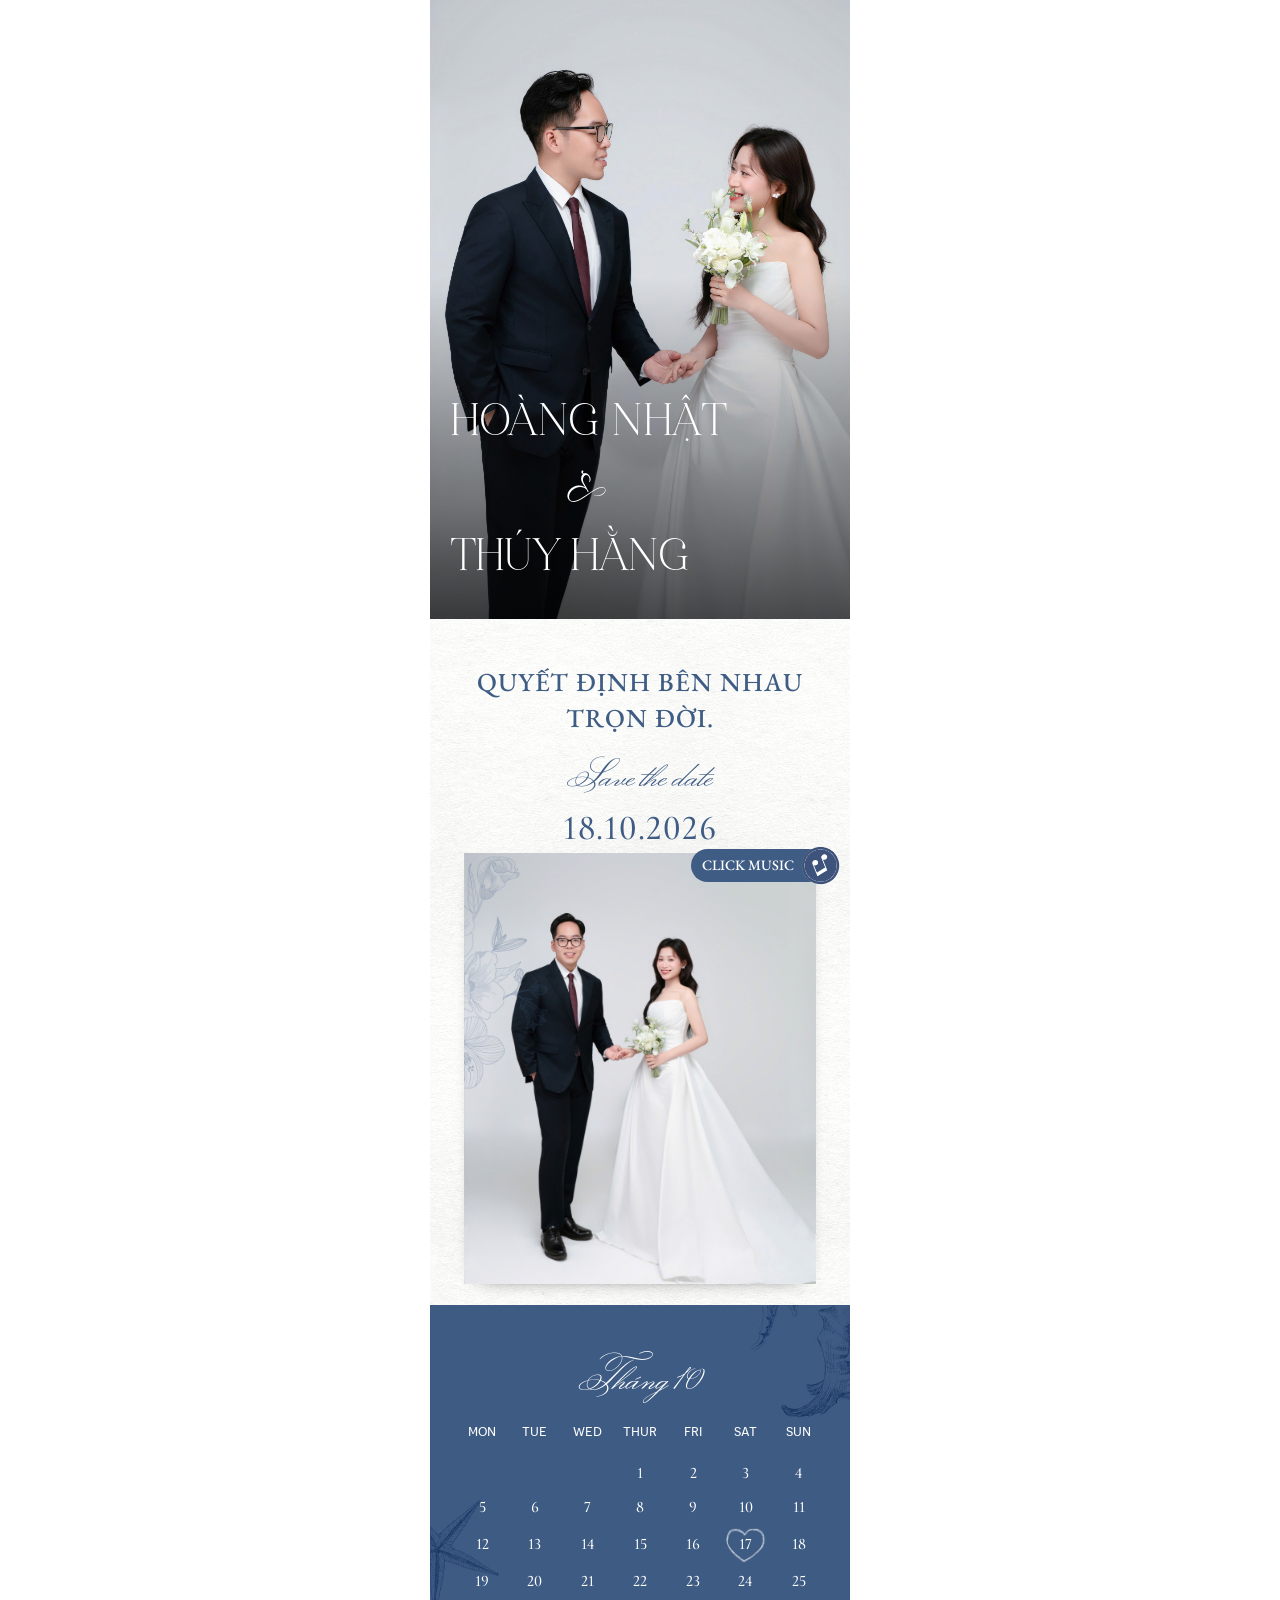
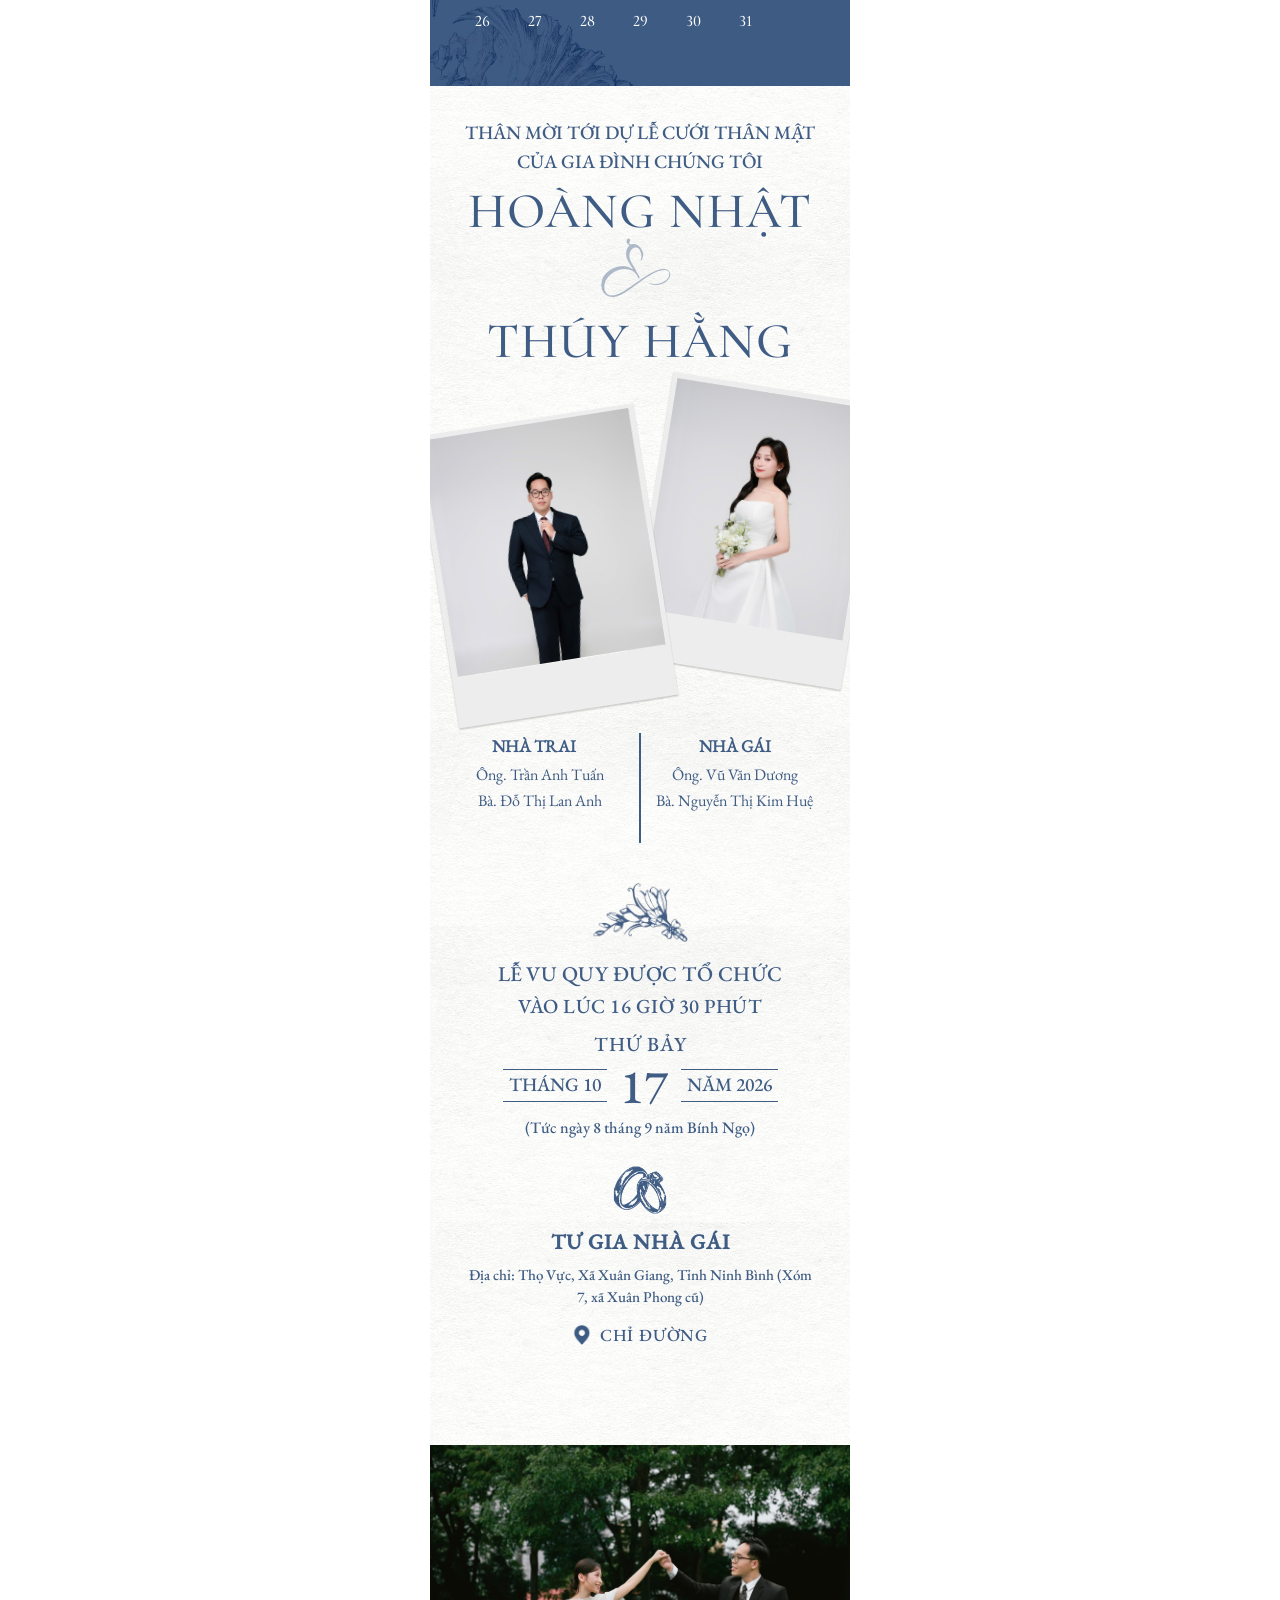
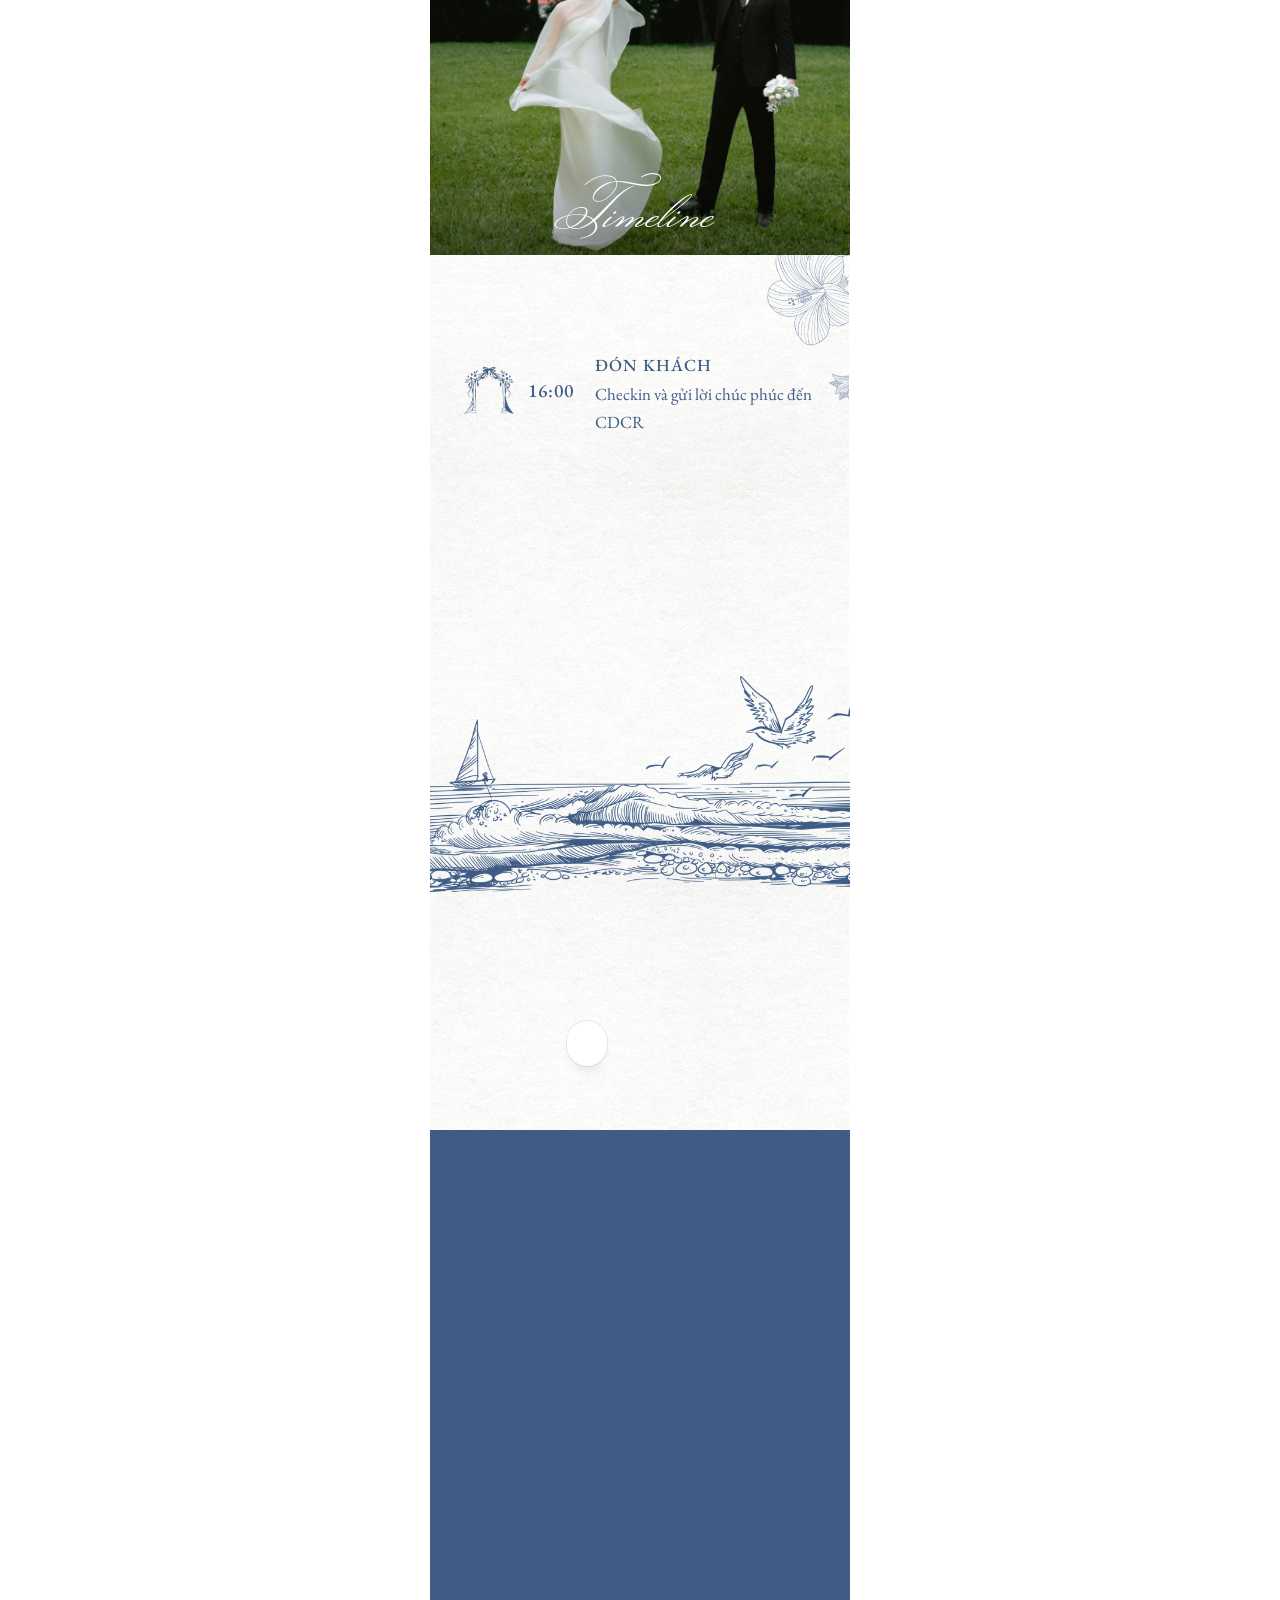
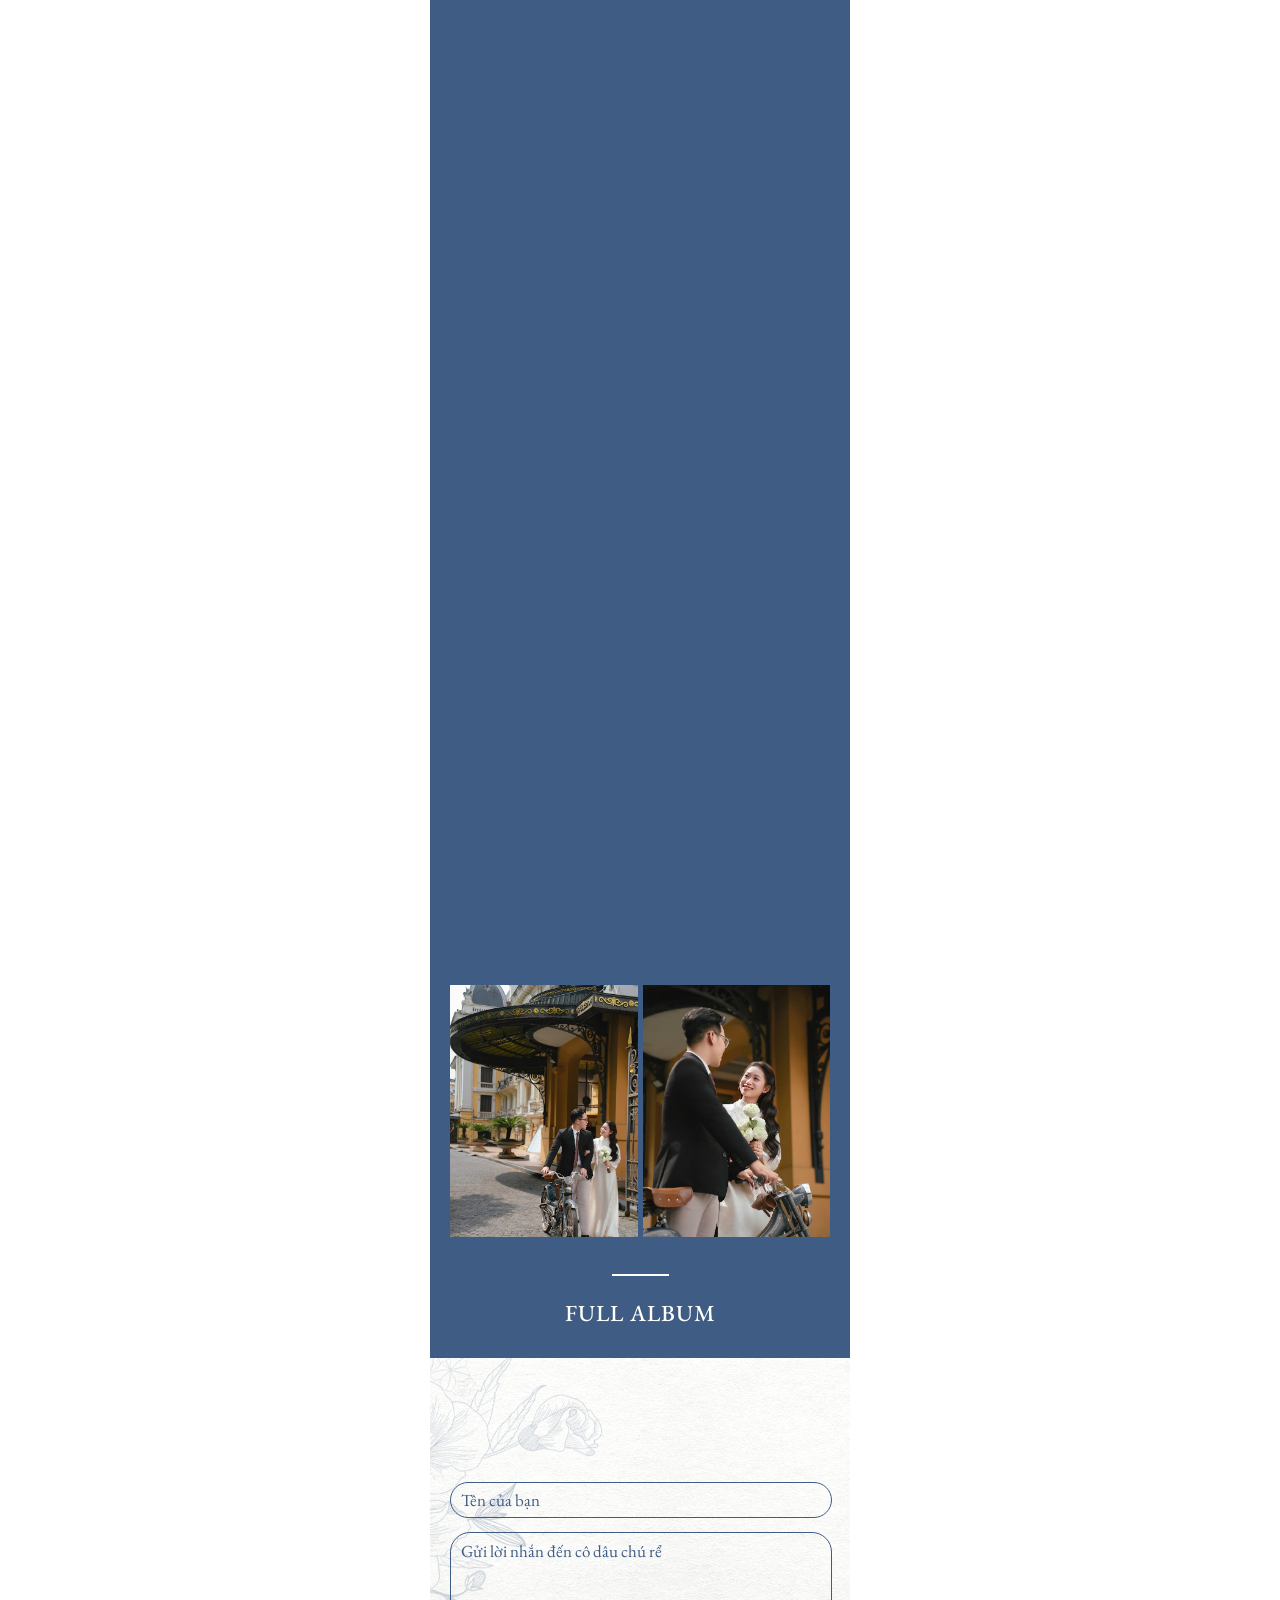
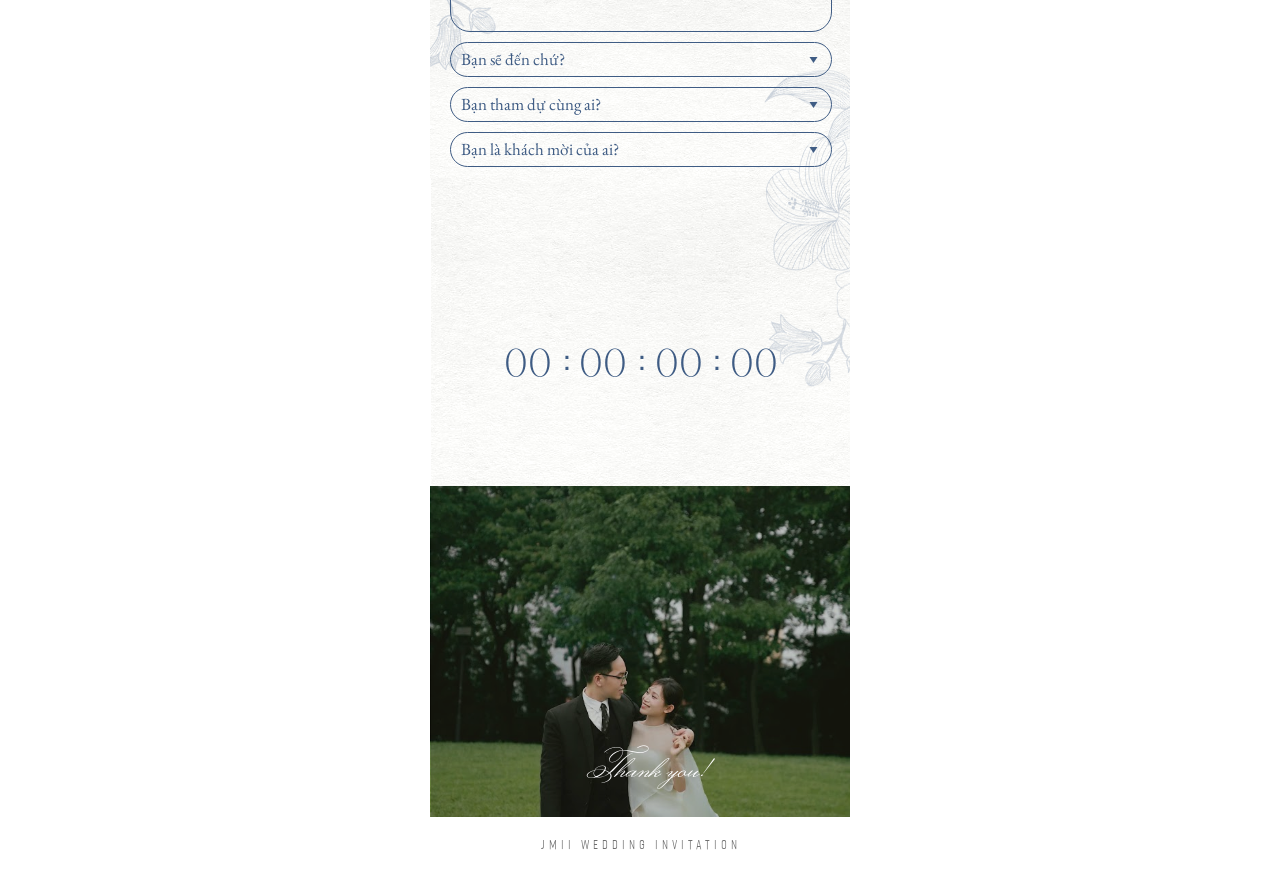
==== commit 50115c89: "wip: last fix" ====
--- a/nhagai/index.html
+++ b/nhagai/index.html
@@ -161,30 +161,19 @@
     background-color: #A8C5A8 !important;
 }
 #BOX40 > .ladi-box {
-    background-color: #3F5C84 !important;
+    background-color: #AEC6CF !important;
 }
 #BOX41 > .ladi-box {
     background-color: #F2E9D8 !important;
 }
 
 
-/* Trang Nhà Gái: Mở rộng SECTION3 và hiển thị cả 2 lễ */
+/* Trang Nhà Gái: Chiều cao SECTION3 chuẩn và hiển thị khối Lễ Vu Quy */
 #SECTION3 {
-    height: 2270px !important;
+    height: 1740.2px !important;
 }
 #IMAGE7, #IMAGE8 {
     display: none !important;
-}
-#HEADLINE133 {
-    border: 1px dashed rgb(63, 92, 132) !important;
-    border-radius: 50% !important;
-    width: 32px !important;
-    height: 32px !important;
-    line-height: 32px !important;
-    text-align: center !important;
-    box-sizing: border-box !important;
-    margin-left: -5px !important;
-    margin-top: -3px !important;
 }
 .wedding-dual-container {
     position: absolute;
@@ -317,24 +306,6 @@
     width: 20px;
     height: 20px;
     object-fit: contain;
-}
-.wedding-dual-divider {
-    display: flex;
-    align-items: center;
-    justify-content: center;
-    gap: 15px;
-    width: 290px;
-    margin: 20px auto 25px;
-    opacity: 0.45;
-}
-.wedding-div-line {
-    flex: 1;
-    height: 1px;
-    background: rgb(63, 92, 132);
-}
-.wedding-div-icon {
-    font-size: 18px;
-    color: rgb(63, 92, 132);
 }
 
 /* Calendar grid and wedding date heart */
@@ -369,11 +340,11 @@
 #HEADLINE131 { top: 304.25px !important; left: 195.75px !important; display: block !important; }
 #HEADLINE132 { top: 304.25px !important; left: 248.5px !important; display: block !important; }
 #HEADLINE118 { top: 304.25px !important; left: 301.25px !important; display: block !important; }
-#IMAGE42 { top: 218.45px !important; left: 346.35px !important; display: block !important; opacity: 1 !important; }
+#IMAGE42 { top: 218.45px !important; left: 293.6px !important; display: block !important; opacity: 1 !important; }
 </style>
 
 </head><body class="lazyload"><div class="ladi-wraper"><div class="ladi-section" id="SECTION1"><div class="ladi-section-background"></div><div class="ladi-container"><div class="ladi-element" id="BOX1"><div class="ladi-box ladi-transition"></div></div><div class="ladi-element" id="BOX2"><div class="ladi-box ladi-transition"></div></div><div class="ladi-element" id="HEADLINE3"><h3 class="ladi-headline ladi-transition">THÚY HẰNG</h3> </div><div class="ladi-element" id="HEADLINE4"><h3 class="ladi-headline ladi-transition">HOÀNG NHẬT</h3> </div><div class="ladi-element" id="HEADLINE5"><h3 class="ladi-headline ladi-transition">&amp;<br/></h3> </div></div></div><div class="ladi-section" id="SECTION2"><div class="ladi-section-background"></div><div class="ladi-container"><div class="ladi-element" id="IMAGE26"><div class="ladi-image ladi-transition"><div class="ladi-image-background"></div></div></div><div class="ladi-element" id="IMAGE25"><div class="ladi-image ladi-transition"><div class="ladi-image-background"></div></div></div><div class="ladi-element" id="HEADLINE6"><p class="ladi-headline ladi-transition">QUYẾT ĐỊNH BÊN NHAU<br/>TRỌN ĐỜI.<br/></p> </div><div class="ladi-element" id="HEADLINE7"><p class="ladi-headline ladi-transition">Save the date</p> </div><div class="ladi-element" id="HEADLINE8"><p class="ladi-headline ladi-transition">18.10.2026<br/></p> </div><div class="ladi-element" id="BOX3"><div class="ladi-box ladi-transition"></div></div><div class="ladi-element" id="IMAGE17"><div class="ladi-image"><div class="ladi-image-background"></div></div></div></div></div><div class="ladi-section" id="SECTION3"><div class="ladi-section-background"></div><div class="ladi-container"><div class="ladi-element" id="IMAGE44"><div class="ladi-image ladi-transition"><div class="ladi-image-background"></div></div></div><div class="ladi-element" id="IMAGE29"><div class="ladi-image ladi-transition"><div class="ladi-image-background"></div></div></div><div class="ladi-element" id="IMAGE28"><div class="ladi-image ladi-transition"><div class="ladi-image-background"></div></div></div><div class="ladi-element" id="IMAGE27"><div class="ladi-image ladi-transition"><div class="ladi-image-background"></div></div></div><div class="ladi-element" id="GROUP5"><div class="ladi-group"><div class="ladi-element" id="IMAGE4"><div class="ladi-image"><div class="ladi-image-background"></div></div></div><div class="ladi-element" id="BOX5"><div class="ladi-box ladi-transition"></div></div></div></div><div class="ladi-element" id="GROUP23"><div class="ladi-group"><div class="ladi-element" id="IMAGE3"><div class="ladi-image"><div class="ladi-image-background"></div></div></div><div class="ladi-element" id="BOX6"><div class="ladi-box ladi-transition"></div></div></div></div><div class="ladi-element" id="BOX4"><div class="ladi-box ladi-transition"></div></div><div class="ladi-element" id="HEADLINE48"><p class="ladi-headline ladi-transition">Thân mời tới dự lễ cưới thân mật của gia đình chúng tôi<br/></p> </div><div class="ladi-element" id="HEADLINE49"><p class="ladi-headline ladi-transition">THÚY HẰNG</p> </div><div class="ladi-element" id="HEADLINE50"><p class="ladi-headline ladi-transition">HOÀNG NHẬT</p> </div><div class="ladi-element" id="HEADLINE51"><p class="ladi-headline ladi-transition">&amp;</p> </div><div class="wedding-dual-container">
-  <!-- KHỐI 1: LỄ VU QUY (TƯ GIA NHÀ GÁI) -->
+  <!-- KHỐI LỄ VU QUY (TƯ GIA NHÀ GÁI) -->
   <div class="wedding-event-card">
     <div class="wedding-top-decor">
       <img src="../images/gedgvdf-20250323084817-ey8uu.png" alt="decor" class="wedding-decor-img"/>
@@ -405,50 +376,10 @@
       </a>
     </div>
   </div>
-
-  <!-- PHÂN CÁCH TRANG TRỌNG -->
-  <div class="wedding-dual-divider">
-    <span class="wedding-div-line"></span>
-    <span class="wedding-div-icon">❦</span>
-    <span class="wedding-div-line"></span>
-  </div>
-
-  <!-- KHỐI 2: LỄ THÀNH HÔN (MIPEC TÂY SƠN) -->
-  <div class="wedding-event-card">
-    <div class="wedding-top-decor">
-      <img src="../images/gedgvdf-20250323084817-ey8uu.png" alt="decor" class="wedding-decor-img"/>
-    </div>
-    <div class="wedding-ceremony-title">LỄ THÀNH HÔN ĐƯỢC TỔ CHỨC</div>
-    <div class="wedding-ceremony-time">VÀO LÚC 11 GIỜ 00 PHÚT</div>
-    
-    <div class="wedding-date-box">
-      <div class="wedding-date-dayname">CHỦ NHẬT</div>
-      <div class="wedding-date-row">
-        <div class="wedding-date-month">THÁNG 10</div>
-        <div class="wedding-date-num">18</div>
-        <div class="wedding-date-year">NĂM 2026</div>
-      </div>
-      <div class="wedding-date-lunar">(Tức ngày 9 tháng 9 năm Bính Ngọ)</div>
-    </div>
-
-    <div class="wedding-rings-decor">
-      <img src="../images/gedgvdf-20250323085104-ib_ky.png" alt="rings" class="wedding-rings-img"/>
-    </div>
-
-    <div class="wedding-venue-title">Sảnh 5 - Tiệc cưới Mipec Tây Sơn</div>
-    <div class="wedding-venue-addr">Địa chỉ: 229 Phố Tây Sơn, Kim Liên, Hà Nội</div>
-    
-    <div class="wedding-btn-wrapper">
-      <a href="https://www.google.com/maps/search/?api=1&query=S%E1%BA%A3nh%205%20-%20Ti%E1%BB%87c%20c%C6%B0%E1%BB%9Bi%20Mipec%20T%C3%A2y%20S%C6%A1n%20229%20Ph%E1%BB%91%20T%C3%A2y%20S%C6%A1n%2C%20Kim%20Li%C3%AAn%2C%20H%C3%A0%20N%E1%BB%99i" target="_blank" class="wedding-map-btn">
-        <img src="../images/gedgvdf-20250323084322-cpc_l.png" alt="pin" class="wedding-map-pin"/>
-        <span>CHỈ ĐƯỜNG</span>
-      </a>
-    </div>
-  </div>
-</div><div class="ladi-element" id="IMAGE7"><div class="ladi-image"><div class="ladi-image-background"></div></div></div><div class="ladi-element" id="IMAGE8"><div class="ladi-image"><div class="ladi-image-background"></div></div></div><div class="ladi-element" id="GROUP39"><div class="ladi-group"><div class="ladi-element" id="BOX33"><div class="ladi-box ladi-transition"></div></div><div class="ladi-element" id="GROUP40"><div class="ladi-group"><div class="ladi-element" id="HEADLINE140"><p class="ladi-headline ladi-transition">23<br/></p> </div><div class="ladi-element" id="HEADLINE141"><p class="ladi-headline ladi-transition">22<br/></p> </div><div class="ladi-element" id="HEADLINE142"><p class="ladi-headline ladi-transition">21<br/></p> </div><div class="ladi-element" id="HEADLINE143"><p class="ladi-headline ladi-transition">20<br/></p> </div><div class="ladi-element" id="HEADLINE144"><p class="ladi-headline ladi-transition">19<br/></p> </div><div class="ladi-element" id="HEADLINE145"><p class="ladi-headline ladi-transition">18<br/></p> </div><div class="ladi-element" id="HEADLINE146"><p class="ladi-headline ladi-transition">17<br/></p> </div><div class="ladi-element" id="HEADLINE147"><p class="ladi-headline ladi-transition">28<br/></p> </div><div class="ladi-element" id="HEADLINE148"><p class="ladi-headline ladi-transition">27<br/></p> </div><div class="ladi-element" id="HEADLINE149"><p class="ladi-headline ladi-transition">26<br/></p> </div><div class="ladi-element" id="HEADLINE150"><p class="ladi-headline ladi-transition">25<br/></p> </div><div class="ladi-element" id="HEADLINE151"><p class="ladi-headline ladi-transition">24<br/></p> </div><div class="ladi-element" id="HEADLINE152"><p class="ladi-headline ladi-transition">sun<br/></p> </div><div class="ladi-element" id="HEADLINE153"><p class="ladi-headline ladi-transition">sat<br/></p> </div><div class="ladi-element" id="HEADLINE154"><p class="ladi-headline ladi-transition">fri<br/></p> </div><div class="ladi-element" id="HEADLINE155"><p class="ladi-headline ladi-transition">thur<br/></p> </div><div class="ladi-element" id="HEADLINE156"><p class="ladi-headline ladi-transition">wed</p> </div><div class="ladi-element" id="HEADLINE157"><p class="ladi-headline ladi-transition">tue<br/></p> </div><div class="ladi-element" id="HEADLINE158"><p class="ladi-headline ladi-transition">mon<br/></p> </div><div class="ladi-element" id="IMAGE43"><div class="ladi-image"><div class="ladi-image-background"></div></div></div><div class="ladi-element" id="HEADLINE159"><p class="ladi-headline ladi-transition">16<br/></p> </div><div class="ladi-element" id="HEADLINE160"><p class="ladi-headline ladi-transition">15<br/></p> </div><div class="ladi-element" id="HEADLINE161"><p class="ladi-headline ladi-transition">14<br/></p> </div><div class="ladi-element" id="HEADLINE162"><p class="ladi-headline ladi-transition">13<br/></p> </div><div class="ladi-element" id="HEADLINE163"><p class="ladi-headline ladi-transition">12<br/></p> </div><div class="ladi-element" id="HEADLINE164"><p class="ladi-headline ladi-transition">11<br/></p> </div><div class="ladi-element" id="HEADLINE165"><p class="ladi-headline ladi-transition">10<br/></p> </div><div class="ladi-element" id="HEADLINE166"><p class="ladi-headline ladi-transition">9<br/></p> </div><div class="ladi-element" id="HEADLINE167"><p class="ladi-headline ladi-transition">8<br/></p> </div><div class="ladi-element" id="HEADLINE168"><p class="ladi-headline ladi-transition">7<br/></p> </div><div class="ladi-element" id="HEADLINE169"><p class="ladi-headline ladi-transition">6<br/></p> </div><div class="ladi-element" id="HEADLINE170"><p class="ladi-headline ladi-transition">5<br/></p> </div><div class="ladi-element" id="HEADLINE171"><p class="ladi-headline ladi-transition">4<br/></p> </div><div class="ladi-element" id="HEADLINE172"><p class="ladi-headline ladi-transition">3<br/></p> </div><div class="ladi-element" id="HEADLINE173"><p class="ladi-headline ladi-transition">2<br/></p> </div><div class="ladi-element" id="HEADLINE174"><p class="ladi-headline ladi-transition">1<br/></p> </div><div class="ladi-element" id="HEADLINE175"><p class="ladi-headline ladi-transition">Tháng 9</p> </div></div></div></div></div><div class="ladi-element" id="LINE9"><div class="ladi-line"><div class="ladi-line-container"></div></div></div><div class="ladi-element" id="GROUP43"><div class="ladi-group"><div class="ladi-element" id="HEADLINE176"><p class="ladi-headline">nhà GÁI<br/></p> </div><div class="ladi-element" id="HEADLINE177"><p class="ladi-headline">Ông. Vũ Văn Dương<br/>Bà. Nguyễn Thị Kim Huệ<br/><br/></p> </div></div></div><div class="ladi-element" id="GROUP44"><div class="ladi-group"><div class="ladi-element" id="HEADLINE178"><p class="ladi-headline">Nhà Trai<br/></p> </div><div class="ladi-element" id="HEADLINE179"><p class="ladi-headline">Ông. Trần Anh Tuấn<br/>Bà. Đỗ Thị Lan Anh<br/><br/></p> </div></div></div><div class="ladi-element" id="HEADLINE101"><p class="ladi-headline ladi-transition">Tháng 10</p> </div><div class="ladi-element" id="HEADLINE102"><p class="ladi-headline ladi-transition">1<br/></p> </div><div class="ladi-element" id="HEADLINE103"><p class="ladi-headline ladi-transition">2<br/></p> </div><div class="ladi-element" id="HEADLINE104"><p class="ladi-headline ladi-transition">3<br/></p> </div><div class="ladi-element" id="HEADLINE105"><p class="ladi-headline ladi-transition">4<br/></p> </div><div class="ladi-element" id="HEADLINE106"><p class="ladi-headline ladi-transition">5<br/></p> </div><div class="ladi-element" id="HEADLINE107"><p class="ladi-headline ladi-transition">6<br/></p> </div><div class="ladi-element" id="HEADLINE108"><p class="ladi-headline ladi-transition">7<br/></p> </div><div class="ladi-element" id="HEADLINE109"><p class="ladi-headline ladi-transition">8<br/></p> </div><div class="ladi-element" id="HEADLINE110"><p class="ladi-headline ladi-transition">9<br/></p> </div><div class="ladi-element" id="HEADLINE111"><p class="ladi-headline ladi-transition">10<br/></p> </div><div class="ladi-element" id="HEADLINE112"><p class="ladi-headline ladi-transition">11<br/></p> </div><div class="ladi-element" id="HEADLINE113"><p class="ladi-headline ladi-transition">12<br/></p> </div><div class="ladi-element" id="HEADLINE114"><p class="ladi-headline ladi-transition">13<br/></p> </div><div class="ladi-element" id="HEADLINE115"><p class="ladi-headline ladi-transition">14<br/></p> </div><div class="ladi-element" id="HEADLINE116"><p class="ladi-headline ladi-transition">15<br/></p> </div><div class="ladi-element" id="HEADLINE117"><p class="ladi-headline ladi-transition">16<br/></p> </div><div class="ladi-element" id="HEADLINE118"><p class="ladi-headline ladi-transition">31<br/></p> </div><div class="ladi-element" id="IMAGE42"><div class="ladi-image"><div class="ladi-image-background"></div></div></div><div class="ladi-element" id="HEADLINE119"><p class="ladi-headline ladi-transition">mon<br/></p> </div><div class="ladi-element" id="HEADLINE120"><p class="ladi-headline ladi-transition">tue<br/></p> </div><div class="ladi-element" id="HEADLINE121"><p class="ladi-headline ladi-transition">wed</p> </div><div class="ladi-element" id="HEADLINE122"><p class="ladi-headline ladi-transition">thur<br/></p> </div><div class="ladi-element" id="HEADLINE123"><p class="ladi-headline ladi-transition">fri<br/></p> </div><div class="ladi-element" id="HEADLINE124"><p class="ladi-headline ladi-transition">sat<br/></p> </div><div class="ladi-element" id="HEADLINE125"><p class="ladi-headline ladi-transition">sun<br/></p> </div><div class="ladi-element" id="HEADLINE126"><p class="ladi-headline ladi-transition">24<br/></p> </div><div class="ladi-element" id="HEADLINE127"><p class="ladi-headline ladi-transition">25<br/></p> </div><div class="ladi-element" id="HEADLINE128"><p class="ladi-headline ladi-transition">26<br/></p> </div><div class="ladi-element" id="HEADLINE129"><p class="ladi-headline ladi-transition">27<br/></p> </div><div class="ladi-element" id="HEADLINE130"><p class="ladi-headline ladi-transition">28<br/></p> </div><div class="ladi-element" id="HEADLINE131"><p class="ladi-headline ladi-transition">29<br/></p> </div><div class="ladi-element" id="HEADLINE132"><p class="ladi-headline ladi-transition">30<br/></p> </div><div class="ladi-element" id="HEADLINE133"><p class="ladi-headline ladi-transition">17<br/></p> </div><div class="ladi-element" id="HEADLINE134"><p class="ladi-headline ladi-transition">18<br/></p> </div><div class="ladi-element" id="HEADLINE135"><p class="ladi-headline ladi-transition">19<br/></p> </div><div class="ladi-element" id="HEADLINE136"><p class="ladi-headline ladi-transition">20<br/></p> </div><div class="ladi-element" id="HEADLINE137"><p class="ladi-headline ladi-transition">21<br/></p> </div><div class="ladi-element" id="HEADLINE138"><p class="ladi-headline ladi-transition">22<br/></p> </div><div class="ladi-element" id="HEADLINE139"><p class="ladi-headline ladi-transition">23<br/></p> </div></div></div><div class="ladi-section" id="SECTION4"><div class="ladi-section-background"></div><div class="ladi-container"><div class="ladi-element" id="BOX9"><div class="ladi-box ladi-transition"></div></div><div class="ladi-element" id="BOX10"><div class="ladi-box ladi-transition"></div></div><div class="ladi-element" id="HEADLINE210"><p class="ladi-headline ladi-transition">Timeline</p> </div><div class="ladi-element" id="GROUP59"><div class="ladi-group"><div class="ladi-element" id="IMAGE51"><div class="ladi-image ladi-transition"><div class="ladi-image-background"></div></div></div><div class="ladi-element" id="IMAGE52"><div class="ladi-image ladi-transition"><div class="ladi-image-background"></div></div></div><div class="ladi-element" id="IMAGE53"><div class="ladi-image"><div class="ladi-image-background"></div></div></div><div class="ladi-element" id="IMAGE54"><div class="ladi-image"><div class="ladi-image-background"></div></div></div><div class="ladi-element" id="HEADLINE212"><p class="ladi-headline ladi-transition">Dresscode</p> </div><div class="ladi-element" id="GROUP61"><div class="ladi-group"><div class="ladi-element" id="BOX37"><div class="ladi-box ladi-transition"></div></div><div class="ladi-element" id="BOX39"><div class="ladi-box ladi-transition"></div></div><div class="ladi-element" id="GROUP62"><div class="ladi-group"><div class="ladi-element" id="BOX40"><div class="ladi-box ladi-transition"></div></div><div class="ladi-element" id="BOX41"><div class="ladi-box ladi-transition"></div></div></div></div></div></div></div></div><div class="ladi-element" id="GROUP63"><div class="ladi-group"><div class="ladi-element" id="GROUP64"><div class="ladi-group"><div class="ladi-element" id="HEADLINE213"><p class="ladi-headline ladi-transition">10:30</p> </div><div class="ladi-element" id="HEADLINE214"><p class="ladi-headline ladi-transition">Checkin và gửi lời chúc phúc đến CDCR</p> </div><div class="ladi-element" id="HEADLINE215"><p class="ladi-headline ladi-transition">ĐÓN KHÁCH</p> </div><div class="ladi-element" id="IMAGE55"><div class="ladi-image"><div class="ladi-image-background"></div></div></div></div></div><div class="ladi-element" id="GROUP65"><div class="ladi-group"><div class="ladi-element" id="HEADLINE216"><p class="ladi-headline ladi-transition">11:00</p> </div><div class="ladi-element" id="HEADLINE217"><p class="ladi-headline ladi-transition">Cùng nhau chứng kiến khoảnh khắc thiêng liêng cùng CDCR</p> </div><div class="ladi-element" id="HEADLINE218"><p class="ladi-headline ladi-transition">LỄ THÀNH HÔN</p> </div><div class="ladi-element" id="IMAGE56"><div class="ladi-image"><div class="ladi-image-background"></div></div></div></div></div><div class="ladi-element" id="GROUP66"><div class="ladi-group"><div class="ladi-element" id="HEADLINE219"><p class="ladi-headline ladi-transition">11:30</p> </div><div class="ladi-element" id="HEADLINE220"><p class="ladi-headline ladi-transition">Cùng nhau ăn tiệc và nâng ly chúc mừng CDCR</p> </div><div class="ladi-element" id="HEADLINE221"><p class="ladi-headline ladi-transition">KHAI TIỆC</p> </div><div class="ladi-element" id="IMAGE57"><div class="ladi-image"><div class="ladi-image-background"></div></div></div></div></div></div></div></div></div><div class="ladi-section" id="SECTION6"><div class="ladi-section-background"></div><div class="ladi-container"><div class="ladi-element" id="BOX16"><div class="ladi-box ladi-transition"></div></div><div class="ladi-element" id="HEADLINE73"><p class="ladi-headline">Our memories</p> </div><div class="ladi-element" id="LINE5"><div class="ladi-line"><div class="ladi-line-container"></div></div></div><div class="ladi-element" id="HEADLINE74"><p class="ladi-headline">This album captures the most beautiful moments of our special day—filled with love, joy, and unforgettable memories. From our heartfelt vows to the first dance, every photo tells a story of our journey together. Surrounded by family and friends, we celebrated a love that will last a lifetime.</p> </div><div class="ladi-element" id="BOX17"><div class="ladi-box"></div></div><div class="ladi-element" id="BOX18"><div class="ladi-box"></div></div><div class="ladi-element" id="BOX20"><div class="ladi-box"></div></div><div class="ladi-element" id="BOX21"><div class="ladi-box"></div></div><a class="ladi-element" href="https://photos.app.goo.gl/Nm2Mkga4rxEYE3bp9" id="HEADLINE75" target="_blank"><p class="ladi-headline">full album</p> </a><div class="ladi-element" id="LINE7"><div class="ladi-line"><div class="ladi-line-container"></div></div></div><div class="ladi-element" id="BOX22"><div class="ladi-box"></div></div><div class="ladi-element" id="BOX23"><div class="ladi-box"></div></div><div class="ladi-element" id="BOX24"><div class="ladi-box"></div></div><div class="ladi-element" id="BOX25"><div class="ladi-box"></div></div><div class="ladi-element" id="IMAGE58"><div class="ladi-image"><div class="ladi-image-background"></div></div></div><div class="ladi-element" id="IMAGE59"><div class="ladi-image"><div class="ladi-image-background"></div></div></div></div></div><div class="ladi-section" id="SECTION7"><div class="ladi-section-background"></div><div class="ladi-container"><div class="ladi-element" id="IMAGE33"><div class="ladi-image ladi-transition"><div class="ladi-image-background"></div></div></div><div class="ladi-element" id="IMAGE32"><div class="ladi-image ladi-transition"><div class="ladi-image-background"></div></div></div><div class="ladi-element" id="GROUP37"><div class="ladi-group"><div class="ladi-element" id="IMAGE21"><div class="ladi-image"><div class="ladi-image-background"></div></div></div><div class="ladi-element" id="IMAGE20"><div class="ladi-image"><div class="ladi-image-background"></div></div></div></div></div><div class="ladi-element" id="GROUP45"><div class="ladi-group"><div class="ladi-element" id="HEADLINE76"><p class="ladi-headline">Hãy xác nhận sự có mặt của bạn để gia đình chúng tôi chuẩn bị đón tiếp một cách chu đáo nhất.
+</div><div class="ladi-element" id="IMAGE7"><div class="ladi-image"><div class="ladi-image-background"></div></div></div><div class="ladi-element" id="IMAGE8"><div class="ladi-image"><div class="ladi-image-background"></div></div></div><div class="ladi-element" id="GROUP39"><div class="ladi-group"><div class="ladi-element" id="BOX33"><div class="ladi-box ladi-transition"></div></div><div class="ladi-element" id="GROUP40"><div class="ladi-group"><div class="ladi-element" id="HEADLINE140"><p class="ladi-headline ladi-transition">23<br/></p> </div><div class="ladi-element" id="HEADLINE141"><p class="ladi-headline ladi-transition">22<br/></p> </div><div class="ladi-element" id="HEADLINE142"><p class="ladi-headline ladi-transition">21<br/></p> </div><div class="ladi-element" id="HEADLINE143"><p class="ladi-headline ladi-transition">20<br/></p> </div><div class="ladi-element" id="HEADLINE144"><p class="ladi-headline ladi-transition">19<br/></p> </div><div class="ladi-element" id="HEADLINE145"><p class="ladi-headline ladi-transition">18<br/></p> </div><div class="ladi-element" id="HEADLINE146"><p class="ladi-headline ladi-transition">17<br/></p> </div><div class="ladi-element" id="HEADLINE147"><p class="ladi-headline ladi-transition">28<br/></p> </div><div class="ladi-element" id="HEADLINE148"><p class="ladi-headline ladi-transition">27<br/></p> </div><div class="ladi-element" id="HEADLINE149"><p class="ladi-headline ladi-transition">26<br/></p> </div><div class="ladi-element" id="HEADLINE150"><p class="ladi-headline ladi-transition">25<br/></p> </div><div class="ladi-element" id="HEADLINE151"><p class="ladi-headline ladi-transition">24<br/></p> </div><div class="ladi-element" id="HEADLINE152"><p class="ladi-headline ladi-transition">sun<br/></p> </div><div class="ladi-element" id="HEADLINE153"><p class="ladi-headline ladi-transition">sat<br/></p> </div><div class="ladi-element" id="HEADLINE154"><p class="ladi-headline ladi-transition">fri<br/></p> </div><div class="ladi-element" id="HEADLINE155"><p class="ladi-headline ladi-transition">thur<br/></p> </div><div class="ladi-element" id="HEADLINE156"><p class="ladi-headline ladi-transition">wed</p> </div><div class="ladi-element" id="HEADLINE157"><p class="ladi-headline ladi-transition">tue<br/></p> </div><div class="ladi-element" id="HEADLINE158"><p class="ladi-headline ladi-transition">mon<br/></p> </div><div class="ladi-element" id="IMAGE43"><div class="ladi-image"><div class="ladi-image-background"></div></div></div><div class="ladi-element" id="HEADLINE159"><p class="ladi-headline ladi-transition">16<br/></p> </div><div class="ladi-element" id="HEADLINE160"><p class="ladi-headline ladi-transition">15<br/></p> </div><div class="ladi-element" id="HEADLINE161"><p class="ladi-headline ladi-transition">14<br/></p> </div><div class="ladi-element" id="HEADLINE162"><p class="ladi-headline ladi-transition">13<br/></p> </div><div class="ladi-element" id="HEADLINE163"><p class="ladi-headline ladi-transition">12<br/></p> </div><div class="ladi-element" id="HEADLINE164"><p class="ladi-headline ladi-transition">11<br/></p> </div><div class="ladi-element" id="HEADLINE165"><p class="ladi-headline ladi-transition">10<br/></p> </div><div class="ladi-element" id="HEADLINE166"><p class="ladi-headline ladi-transition">9<br/></p> </div><div class="ladi-element" id="HEADLINE167"><p class="ladi-headline ladi-transition">8<br/></p> </div><div class="ladi-element" id="HEADLINE168"><p class="ladi-headline ladi-transition">7<br/></p> </div><div class="ladi-element" id="HEADLINE169"><p class="ladi-headline ladi-transition">6<br/></p> </div><div class="ladi-element" id="HEADLINE170"><p class="ladi-headline ladi-transition">5<br/></p> </div><div class="ladi-element" id="HEADLINE171"><p class="ladi-headline ladi-transition">4<br/></p> </div><div class="ladi-element" id="HEADLINE172"><p class="ladi-headline ladi-transition">3<br/></p> </div><div class="ladi-element" id="HEADLINE173"><p class="ladi-headline ladi-transition">2<br/></p> </div><div class="ladi-element" id="HEADLINE174"><p class="ladi-headline ladi-transition">1<br/></p> </div><div class="ladi-element" id="HEADLINE175"><p class="ladi-headline ladi-transition">Tháng 9</p> </div></div></div></div></div><div class="ladi-element" id="LINE9"><div class="ladi-line"><div class="ladi-line-container"></div></div></div><div class="ladi-element" id="GROUP43"><div class="ladi-group"><div class="ladi-element" id="HEADLINE176"><p class="ladi-headline">nhà GÁI<br/></p> </div><div class="ladi-element" id="HEADLINE177"><p class="ladi-headline">Ông. Vũ Văn Dương<br/>Bà. Nguyễn Thị Kim Huệ<br/><br/></p> </div></div></div><div class="ladi-element" id="GROUP44"><div class="ladi-group"><div class="ladi-element" id="HEADLINE178"><p class="ladi-headline">Nhà Trai<br/></p> </div><div class="ladi-element" id="HEADLINE179"><p class="ladi-headline">Ông. Trần Anh Tuấn<br/>Bà. Đỗ Thị Lan Anh<br/><br/></p> </div></div></div><div class="ladi-element" id="HEADLINE101"><p class="ladi-headline ladi-transition">Tháng 10</p> </div><div class="ladi-element" id="HEADLINE102"><p class="ladi-headline ladi-transition">1<br/></p> </div><div class="ladi-element" id="HEADLINE103"><p class="ladi-headline ladi-transition">2<br/></p> </div><div class="ladi-element" id="HEADLINE104"><p class="ladi-headline ladi-transition">3<br/></p> </div><div class="ladi-element" id="HEADLINE105"><p class="ladi-headline ladi-transition">4<br/></p> </div><div class="ladi-element" id="HEADLINE106"><p class="ladi-headline ladi-transition">5<br/></p> </div><div class="ladi-element" id="HEADLINE107"><p class="ladi-headline ladi-transition">6<br/></p> </div><div class="ladi-element" id="HEADLINE108"><p class="ladi-headline ladi-transition">7<br/></p> </div><div class="ladi-element" id="HEADLINE109"><p class="ladi-headline ladi-transition">8<br/></p> </div><div class="ladi-element" id="HEADLINE110"><p class="ladi-headline ladi-transition">9<br/></p> </div><div class="ladi-element" id="HEADLINE111"><p class="ladi-headline ladi-transition">10<br/></p> </div><div class="ladi-element" id="HEADLINE112"><p class="ladi-headline ladi-transition">11<br/></p> </div><div class="ladi-element" id="HEADLINE113"><p class="ladi-headline ladi-transition">12<br/></p> </div><div class="ladi-element" id="HEADLINE114"><p class="ladi-headline ladi-transition">13<br/></p> </div><div class="ladi-element" id="HEADLINE115"><p class="ladi-headline ladi-transition">14<br/></p> </div><div class="ladi-element" id="HEADLINE116"><p class="ladi-headline ladi-transition">15<br/></p> </div><div class="ladi-element" id="HEADLINE117"><p class="ladi-headline ladi-transition">16<br/></p> </div><div class="ladi-element" id="HEADLINE118"><p class="ladi-headline ladi-transition">31<br/></p> </div><div class="ladi-element" id="IMAGE42"><div class="ladi-image"><div class="ladi-image-background"></div></div></div><div class="ladi-element" id="HEADLINE119"><p class="ladi-headline ladi-transition">mon<br/></p> </div><div class="ladi-element" id="HEADLINE120"><p class="ladi-headline ladi-transition">tue<br/></p> </div><div class="ladi-element" id="HEADLINE121"><p class="ladi-headline ladi-transition">wed</p> </div><div class="ladi-element" id="HEADLINE122"><p class="ladi-headline ladi-transition">thur<br/></p> </div><div class="ladi-element" id="HEADLINE123"><p class="ladi-headline ladi-transition">fri<br/></p> </div><div class="ladi-element" id="HEADLINE124"><p class="ladi-headline ladi-transition">sat<br/></p> </div><div class="ladi-element" id="HEADLINE125"><p class="ladi-headline ladi-transition">sun<br/></p> </div><div class="ladi-element" id="HEADLINE126"><p class="ladi-headline ladi-transition">24<br/></p> </div><div class="ladi-element" id="HEADLINE127"><p class="ladi-headline ladi-transition">25<br/></p> </div><div class="ladi-element" id="HEADLINE128"><p class="ladi-headline ladi-transition">26<br/></p> </div><div class="ladi-element" id="HEADLINE129"><p class="ladi-headline ladi-transition">27<br/></p> </div><div class="ladi-element" id="HEADLINE130"><p class="ladi-headline ladi-transition">28<br/></p> </div><div class="ladi-element" id="HEADLINE131"><p class="ladi-headline ladi-transition">29<br/></p> </div><div class="ladi-element" id="HEADLINE132"><p class="ladi-headline ladi-transition">30<br/></p> </div><div class="ladi-element" id="HEADLINE133"><p class="ladi-headline ladi-transition">17<br/></p> </div><div class="ladi-element" id="HEADLINE134"><p class="ladi-headline ladi-transition">18<br/></p> </div><div class="ladi-element" id="HEADLINE135"><p class="ladi-headline ladi-transition">19<br/></p> </div><div class="ladi-element" id="HEADLINE136"><p class="ladi-headline ladi-transition">20<br/></p> </div><div class="ladi-element" id="HEADLINE137"><p class="ladi-headline ladi-transition">21<br/></p> </div><div class="ladi-element" id="HEADLINE138"><p class="ladi-headline ladi-transition">22<br/></p> </div><div class="ladi-element" id="HEADLINE139"><p class="ladi-headline ladi-transition">23<br/></p> </div></div></div><div class="ladi-section" id="SECTION4"><div class="ladi-section-background"></div><div class="ladi-container"><div class="ladi-element" id="BOX9"><div class="ladi-box ladi-transition"></div></div><div class="ladi-element" id="BOX10"><div class="ladi-box ladi-transition"></div></div><div class="ladi-element" id="HEADLINE210"><p class="ladi-headline ladi-transition">Timeline</p> </div><div class="ladi-element" id="GROUP59"><div class="ladi-group"><div class="ladi-element" id="IMAGE51"><div class="ladi-image ladi-transition"><div class="ladi-image-background"></div></div></div><div class="ladi-element" id="IMAGE52"><div class="ladi-image ladi-transition"><div class="ladi-image-background"></div></div></div><div class="ladi-element" id="IMAGE53"><div class="ladi-image"><div class="ladi-image-background"></div></div></div><div class="ladi-element" id="IMAGE54"><div class="ladi-image"><div class="ladi-image-background"></div></div></div><div class="ladi-element" id="HEADLINE212"><p class="ladi-headline ladi-transition">Dresscode</p> </div><div class="ladi-element" id="GROUP61"><div class="ladi-group"><div class="ladi-element" id="BOX37"><div class="ladi-box ladi-transition"></div></div><div class="ladi-element" id="BOX39"><div class="ladi-box ladi-transition"></div></div><div class="ladi-element" id="GROUP62"><div class="ladi-group"><div class="ladi-element" id="BOX40"><div class="ladi-box ladi-transition"></div></div><div class="ladi-element" id="BOX41"><div class="ladi-box ladi-transition"></div></div></div></div></div></div></div></div><div class="ladi-element" id="GROUP63"><div class="ladi-group"><div class="ladi-element" id="GROUP64"><div class="ladi-group"><div class="ladi-element" id="HEADLINE213"><p class="ladi-headline ladi-transition">16:00</p> </div><div class="ladi-element" id="HEADLINE214"><p class="ladi-headline ladi-transition">Checkin và gửi lời chúc phúc đến CDCR</p> </div><div class="ladi-element" id="HEADLINE215"><p class="ladi-headline ladi-transition">ĐÓN KHÁCH</p> </div><div class="ladi-element" id="IMAGE55"><div class="ladi-image"><div class="ladi-image-background"></div></div></div></div></div><div class="ladi-element" id="GROUP65"><div class="ladi-group"><div class="ladi-element" id="HEADLINE216"><p class="ladi-headline ladi-transition">16:30</p> </div><div class="ladi-element" id="HEADLINE217"><p class="ladi-headline ladi-transition">Cùng nhau chứng kiến khoảnh khắc thiêng liêng cùng CDCR</p> </div><div class="ladi-element" id="HEADLINE218"><p class="ladi-headline ladi-transition">LỄ VU QUY</p> </div><div class="ladi-element" id="IMAGE56"><div class="ladi-image"><div class="ladi-image-background"></div></div></div></div></div><div class="ladi-element" id="GROUP66"><div class="ladi-group"><div class="ladi-element" id="HEADLINE219"><p class="ladi-headline ladi-transition">17:00</p> </div><div class="ladi-element" id="HEADLINE220"><p class="ladi-headline ladi-transition">Cùng nhau ăn tiệc và nâng ly chúc mừng CDCR</p> </div><div class="ladi-element" id="HEADLINE221"><p class="ladi-headline ladi-transition">KHAI TIỆC</p> </div><div class="ladi-element" id="IMAGE57"><div class="ladi-image"><div class="ladi-image-background"></div></div></div></div></div></div></div></div></div><div class="ladi-section" id="SECTION6"><div class="ladi-section-background"></div><div class="ladi-container"><div class="ladi-element" id="BOX16"><div class="ladi-box ladi-transition"></div></div><div class="ladi-element" id="HEADLINE73"><p class="ladi-headline">Our memories</p> </div><div class="ladi-element" id="LINE5"><div class="ladi-line"><div class="ladi-line-container"></div></div></div><div class="ladi-element" id="HEADLINE74"><p class="ladi-headline">This album captures the most beautiful moments of our special day—filled with love, joy, and unforgettable memories. From our heartfelt vows to the first dance, every photo tells a story of our journey together. Surrounded by family and friends, we celebrated a love that will last a lifetime.</p> </div><div class="ladi-element" id="BOX17"><div class="ladi-box"></div></div><div class="ladi-element" id="BOX18"><div class="ladi-box"></div></div><div class="ladi-element" id="BOX20"><div class="ladi-box"></div></div><div class="ladi-element" id="BOX21"><div class="ladi-box"></div></div><a class="ladi-element" href="https://photos.app.goo.gl/Nm2Mkga4rxEYE3bp9" id="HEADLINE75" target="_blank"><p class="ladi-headline">full album</p> </a><div class="ladi-element" id="LINE7"><div class="ladi-line"><div class="ladi-line-container"></div></div></div><div class="ladi-element" id="BOX22"><div class="ladi-box"></div></div><div class="ladi-element" id="BOX23"><div class="ladi-box"></div></div><div class="ladi-element" id="BOX24"><div class="ladi-box"></div></div><div class="ladi-element" id="BOX25"><div class="ladi-box"></div></div><div class="ladi-element" id="IMAGE58"><div class="ladi-image"><div class="ladi-image-background"></div></div></div><div class="ladi-element" id="IMAGE59"><div class="ladi-image"><div class="ladi-image-background"></div></div></div></div></div><div class="ladi-section" id="SECTION7"><div class="ladi-section-background"></div><div class="ladi-container"><div class="ladi-element" id="IMAGE33"><div class="ladi-image ladi-transition"><div class="ladi-image-background"></div></div></div><div class="ladi-element" id="IMAGE32"><div class="ladi-image ladi-transition"><div class="ladi-image-background"></div></div></div><div class="ladi-element" id="GROUP37"><div class="ladi-group"><div class="ladi-element" id="IMAGE21"><div class="ladi-image"><div class="ladi-image-background"></div></div></div><div class="ladi-element" id="IMAGE20"><div class="ladi-image"><div class="ladi-image-background"></div></div></div></div></div><div class="ladi-element" id="GROUP45"><div class="ladi-group"><div class="ladi-element" id="HEADLINE76"><p class="ladi-headline">Hãy xác nhận sự có mặt của bạn để gia đình chúng tôi chuẩn bị đón tiếp một cách chu đáo nhất.
 Trân trọng! </p> </div><div class="ladi-element" data-config-id="68e3e2d4fbd957001260b7d4" id="FORM2" is_auto_funnel=""><form autocomplete="off" class="ladi-form" method="post"><div class="ladi-element" id="BUTTON2"><div class="ladi-button ladi-transition"><div class="ladi-button-background"></div><div class="ladi-element ladi-button-headline" id="BUTTON_TEXT2"><p class="ladi-headline ladi-transition">GỬI LỜI NHẮN</p> </div></div></div><div class="ladi-element" id="FORM_ITEM2"><div class="ladi-form-item-container"><div class="ladi-form-item-background"></div><div class="ladi-form-item"><input autocomplete="off" class="ladi-form-control" name="name" placeholder="Tên của bạn" required="" tabindex="1" type="text" value=""/></div></div></div><div class="ladi-element" id="FORM_ITEM3"><div class="ladi-form-item-container"><div class="ladi-form-item-background"></div><div class="ladi-form-item"><textarea autocomplete="off" class="ladi-form-control" name="message" placeholder="Gửi lời nhắn đến cô dâu chú rể" required="" tabindex="4"></textarea></div></div></div><div class="ladi-element" id="FORM_ITEM4"><div class="ladi-form-item-container"><div class="ladi-form-item-background"></div><div class="ladi-form-item"><select class="ladi-form-control ladi-form-control-select" data-selected="" name="form_item7" tabindex="3"><option value="">Bạn sẽ đến chứ?</option><option value="Mình chắc chắn sẽ đến">Mình chắc chắn sẽ đến</option><option value="Xin lỗi mình bận rồi!">Xin lỗi mình bận rồi!</option></select></div></div></div><div class="ladi-element" id="FORM_ITEM5"><div class="ladi-form-item-container"><div class="ladi-form-item-background"></div><div class="ladi-form-item"><select class="ladi-form-control ladi-form-control-select" data-selected="" name="form_item8" tabindex="4"><option value="">Bạn tham dự cùng ai?</option><option value="1 người">1 người</option><option value="2 người">2 người</option><option value="3 người">3 người</option><option value="4 người">4 người</option></select></div></div></div><div class="ladi-element" id="FORM_ITEM6"><div class="ladi-form-item-container"><div class="ladi-form-item-background"></div><div class="ladi-form-item"><select class="ladi-form-control ladi-form-control-select" data-selected="" name="form_item9" tabindex="5"><option value="">Bạn là khách mời của ai?</option><option value="Khách mời cô dâu">Khách mời cô dâu</option><option value="Khách mời chú rể">Khách mời chú rể</option></select></div></div></div><button class="ladi-hidden" type="submit"></button></form></div></div></div><div class="ladi-element" id="HEADLINE83"><p class="ladi-headline">Countdown</p> </div><div class="ladi-element" data-action="true" id="GROUP24"><div class="ladi-group"><div class="ladi-element" id="BOX28"><div class="ladi-box ladi-transition"></div></div><div class="ladi-element" id="HEADLINE94"><p class="ladi-headline ladi-transition">MỪNG CƯỚI<br/></p> </div></div></div><div class="ladi-element" id="COUNTDOWN1"><div class="ladi-countdown"><div class="ladi-element" id="COUNTDOWN_ITEM1"><div class="ladi-countdown-background"></div><div class="ladi-countdown-text"><span>00</span></div></div><div class="ladi-element" id="COUNTDOWN_ITEM2"><div class="ladi-countdown-background"></div><div class="ladi-countdown-text"><span>00</span></div></div><div class="ladi-element" id="COUNTDOWN_ITEM3"><div class="ladi-countdown-background"></div><div class="ladi-countdown-text"><span>00</span></div></div><div class="ladi-element" id="COUNTDOWN_ITEM4"><div class="ladi-countdown-background"></div><div class="ladi-countdown-text"><span>00</span></div></div></div></div><div class="ladi-element" id="HEADLINE84"><h3 class="ladi-headline ladi-transition">:<br/></h3> </div><div class="ladi-element" id="HEADLINE85"><h3 class="ladi-headline ladi-transition">:<br/></h3> </div><div class="ladi-element" id="HEADLINE86"><h3 class="ladi-headline ladi-transition">:<br/></h3> </div></div></div><div class="ladi-section" id="SECTION8"><div class="ladi-section-background"></div><div class="ladi-container"><div class="ladi-element" id="BOX26"><div class="ladi-box ladi-transition"></div></div><div class="ladi-element" id="BOX36"><div class="ladi-box ladi-transition"></div></div><div class="ladi-element" id="HEADLINE89"><p class="ladi-headline ladi-transition">JMII WEDDING INVITATION<br/></p> </div><div class="ladi-element" id="GROUP32"><div class="ladi-group"><div class="ladi-element" id="BOX31"><div class="ladi-box ladi-transition"></div></div><div class="ladi-element" id="HEADLINE99"><p class="ladi-headline">click music<br/></p> </div><div class="ladi-element" id="IMAGE39"><div class="ladi-image"><div class="ladi-image-background"></div></div></div></div></div><div class="ladi-element" id="GROUP33"><div class="ladi-group"><div class="ladi-element" id="BOX32"><div class="ladi-box ladi-transition"></div></div><div class="ladi-element" id="HEADLINE100"><p class="ladi-headline">click music<br/></p> </div><div class="ladi-element" id="IMAGE40"><div class="ladi-image"><div class="ladi-image-background"></div></div></div></div></div><div class="ladi-element" id="GROUP47"><div class="ladi-group"><div class="ladi-element" id="HEADLINE87"><p class="ladi-headline">Cảm ơn bạn đã dành tình cảm cho gia đình chúng tôi!
 Sự hiện diện của bạn chính là món quà ý nghĩa nhất, và gia đình vô cùng trân quý khi được cùng bạn
-chia sẻ niềm hạnh phúc trong ngày trọng đại này.</p> </div><div class="ladi-element" id="HEADLINE88"><p class="ladi-headline ladi-transition">Thank you!</p> </div></div></div></div></div><div class="ladi-section" id="SECTION_POPUP"><div class="ladi-section-background"></div><div class="ladi-container"><div class="ladi-element" id="POPUP1"><div class="ladi-popup"><div class="ladi-popup-background"></div><div class="ladi-element" id="IMAGE24"><div class="ladi-image"><div class="ladi-image-background"></div></div></div><div class="ladi-element" id="BOX27"><div class="ladi-box ladi-transition"></div></div><div class="ladi-element" id="HEADLINE90"><p class="ladi-headline ladi-transition">Thank you!<br/></p> </div><div class="ladi-element" id="HEADLINE91"><p class="ladi-headline ladi-transition">Những lời chúc này sẽ là động lực rất lớn giúp chúng mình bước vào một cánh cửa hôn nhân đầy mới mẻ.<br/></p> </div><div class="ladi-element" id="HEADLINE92"><p class="ladi-headline ladi-transition">BEST<br/>DAY<br/>EVER<br/></p> </div><div class="ladi-element" id="LINE8"><div class="ladi-line"><div class="ladi-line-container"></div></div></div><div class="ladi-element" id="HEADLINE93"><p class="ladi-headline ladi-transition">18.10.2026</p> </div></div></div><div class="ladi-element" id="POPUP3"><div class="ladi-popup"><div class="ladi-popup-background"></div><div class="ladi-element" id="IMAGE49"><div class="ladi-image ladi-transition"><div class="ladi-image-background"></div></div></div><div class="ladi-element" id="HEADLINE207"><h3 class="ladi-headline ladi-transition">Cô dâu</h3> </div><div class="ladi-element" id="HEADLINE208"><h3 class="ladi-headline ladi-transition">VU THUY HANG</h3> </div><div class="ladi-element" id="HEADLINE209"><h3 class="ladi-headline ladi-transition"></h3> </div><div class="ladi-element" id="LINE16"><div class="ladi-line"><div class="ladi-line-container"></div></div></div><div class="ladi-element" id="IMAGE50"><div class="ladi-image ladi-transition"><div class="ladi-image-background"></div></div></div><div class="ladi-element" id="BOX35"><div class="ladi-box ladi-transition"></div></div></div></div></div></div></div><div class="backdrop-popup" id="backdrop-popup"></div><div class="backdrop-dropbox" id="backdrop-dropbox"></div><div class="lightbox-screen" id="lightbox-screen"></div><script id="script_lazyload" type="text/javascript">window.lazyload_run = function (dom, is_first, check_dom_rect) {if (check_dom_rect && (document.body.clientWidth <= 0 || document.body.clientheight <= 0)) {return setTimeout(function () {window.lazyload_run(dom, is_first, check_dom_rect);}, 1);}var style_lazyload = document.getElementById('style_lazyload');var list_element_lazyload = dom.querySelectorAll('body.lazyload .ladi-overlay, body.lazyload .ladi-box, body.lazyload .ladi-button-background, body.lazyload .ladi-collection-item, body.lazyload .ladi-countdown-background, body.lazyload .ladi-form-item-background, body.lazyload .ladi-form-label-container .ladi-form-label-item.image, body.lazyload .ladi-frame-background, body.lazyload .ladi-gallery-view-item, body.lazyload .ladi-gallery-control-item, body.lazyload .ladi-headline, body.lazyload .ladi-image-background, body.lazyload .ladi-image-compare, body.lazyload .ladi-list-paragraph ul li, body.lazyload .ladi-section-background, body.lazyload .ladi-survey-option-background, body.lazyload .ladi-survey-option-image, body.lazyload .ladi-tabs-background, body.lazyload .ladi-video-background, body.lazyload .ladi-banner, body.lazyload .ladi-spin-lucky-screen, body.lazyload .ladi-spin-lucky-start');var docEventScroll = window;for (var i = 0; i < list_element_lazyload.length; i++) {var rect = list_element_lazyload[i].getBoundingClientRect();if (rect.x == "undefined" || rect.x == undefined || rect.y == "undefined" || rect.y == undefined) {rect.x = rect.left;rect.y = rect.top;}var offset_top = rect.y + window.scrollY;if (offset_top >= window.scrollY + window.innerHeight || window.scrollY >= offset_top + list_element_lazyload[i].offsetHeight) {list_element_lazyload[i].classList.add('ladi-lazyload');}}if (typeof style_lazyload != "undefined" && style_lazyload != undefined) {style_lazyload.parentElement.removeChild(style_lazyload);}document.body.classList.remove("lazyload");var currentScrollY = window.scrollY;var stopLazyload = function (event) {if (event.type == "scroll" && window.scrollY == currentScrollY) {currentScrollY = -1;return;}docEventScroll.removeEventListener('scroll', stopLazyload);list_element_lazyload = document.getElementsByClassName('ladi-lazyload');while(list_element_lazyload.length > 0) {list_element_lazyload[0].classList.remove('ladi-lazyload');}};if (is_first) {var scrollEventPassive = null;try {var opts = Object.defineProperty({}, 'passive', {get: function() {scrollEventPassive = {passive: true};}});window.addEventListener('testPassive', null, opts);window.removeEventListener('testPassive', null, opts);} catch (e) {}docEventScroll.addEventListener('scroll', stopLazyload, scrollEventPassive);}return dom;}; window.lazyload_run(document, true, true);</script><!--[if lt IE 9]><script src="https://w.ladicdn.com/v5/source/html5shiv.min.js?v=1759992560192"></script><script src="https://w.ladicdn.com/v5/source/respond.min.js?v=1759992560192"></script><![endif]--><link href="../css/google_fonts.css" rel="stylesheet" type="text/css"/><style type="text/css">@-webkit-keyframes flipInX {0% {-webkit-transform: perspective(400px) rotateX(90deg);transform: perspective(400px) rotateX(90deg);opacity: 0;}40% {-webkit-transform: perspective(400px) rotateX(-10deg);transform: perspective(400px) rotateX(-10deg);}70% {-webkit-transform: perspective(400px) rotateX(10deg);transform: perspective(400px) rotateX(10deg);}100% {-webkit-transform: perspective(400px) rotateX(0);transform: perspective(400px) rotateX(0);opacity: 1;}}@keyframes flipInX {0% {-webkit-transform: perspective(400px) rotateX(90deg);-ms-transform: perspective(400px) rotateX(90deg);transform: perspective(400px) rotateX(90deg);opacity: 0;}40% {-webkit-transform: perspective(400px) rotateX(-10deg);-ms-transform: perspective(400px) rotateX(-10deg);transform: perspective(400px) rotateX(-10deg);}70% {-webkit-transform: perspective(400px) rotateX(10deg);-ms-transform: perspective(400px) rotateX(10deg);transform: perspective(400px) rotateX(10deg);}100% {-webkit-transform: perspective(400px) rotateX(0);-ms-transform: perspective(400px) rotateX(0);transform: perspective(400px) rotateX(0);opacity: 1;}}@-webkit-keyframes fadeInUp {0% {opacity: 0;-webkit-transform: translateY(20px);transform: translateY(20px);}100% {opacity: 1;-webkit-transform: translateY(0);transform: translateY(0);}}@keyframes fadeInUp {0% {opacity: 0;-webkit-transform: translateY(20px);-ms-transform: translateY(20px);transform: translateY(20px);}100% {opacity: 1;-webkit-transform: translateY(0);-ms-transform: translateY(0);transform: translateY(0);}}@-webkit-keyframes flipInY {0% {-webkit-transform: perspective(400px) rotateY(90deg);transform: perspective(400px) rotateY(90deg);opacity: 0;}40% {-webkit-transform: perspective(400px) rotateY(-10deg);transform: perspective(400px) rotateY(-10deg);}70% {-webkit-transform: perspective(400px) rotateY(10deg);transform: perspective(400px) rotateY(10deg);}100% {-webkit-transform: perspective(400px) rotateY(0);transform: perspective(400px) rotateY(0);opacity: 1;}}@keyframes flipInY {0% {-webkit-transform: perspective(400px) rotateY(90deg);-ms-transform: perspective(400px) rotateY(90deg);transform: perspective(400px) rotateY(90deg);opacity: 0;}40% {-webkit-transform: perspective(400px) rotateY(-10deg);-ms-transform: perspective(400px) rotateY(-10deg);transform: perspective(400px) rotateY(-10deg);}70% {-webkit-transform: perspective(400px) rotateY(10deg);-ms-transform: perspective(400px) rotateY(10deg);transform: perspective(400px) rotateY(10deg);}100% {-webkit-transform: perspective(400px) rotateY(0);-ms-transform: perspective(400px) rotateY(0);transform: perspective(400px) rotateY(0);opacity: 1;}}@-webkit-keyframes rotateInDownRight {0% {-webkit-transform-origin: right bottom;transform-origin: right bottom;-webkit-transform: rotate(90deg);transform: rotate(90deg);opacity: 0;}100% {-webkit-transform-origin: right bottom;transform-origin: right bottom;-webkit-transform: rotate(0);transform: rotate(0);opacity: 1;}}@keyframes rotateInDownRight {0% {-webkit-transform-origin: right bottom;-ms-transform-origin: right bottom;transform-origin: right bottom;-webkit-transform: rotate(90deg);-ms-transform: rotate(90deg);transform: rotate(90deg);opacity: 0;}100% {-webkit-transform-origin: right bottom;-ms-transform-origin: right bottom;transform-origin: right bottom;-webkit-transform: rotate(0);-ms-transform: rotate(0);transform: rotate(0);opacity: 1;}}@-webkit-keyframes rotateInDownLeft {0% {-webkit-transform-origin: left bottom;transform-origin: left bottom;-webkit-transform: rotate(-90deg);transform: rotate(-90deg);opacity: 0;}100% {-webkit-transform-origin: left bottom;transform-origin: left bottom;-webkit-transform: rotate(0);transform: rotate(0);opacity: 1;}}@keyframes rotateInDownLeft {0% {-webkit-transform-origin: left bottom;-ms-transform-origin: left bottom;transform-origin: left bottom;-webkit-transform: rotate(-90deg);-ms-transform: rotate(-90deg);transform: rotate(-90deg);opacity: 0;}100% {-webkit-transform-origin: left bottom;-ms-transform-origin: left bottom;transform-origin: left bottom;-webkit-transform: rotate(0);-ms-transform: rotate(0);transform: rotate(0);opacity: 1;}}@-webkit-keyframes fadeInLeft {0% {opacity: 0;-webkit-transform: translateX(-20px);transform: translateX(-20px);}100% {opacity: 1;-webkit-transform: translateX(0);transform: translateX(0);}}@keyframes fadeInLeft {0% {opacity: 0;-webkit-transform: translateX(-20px);-ms-transform: translateX(-20px);transform: translateX(-20px);}100% {opacity: 1;-webkit-transform: translateX(0);-ms-transform: translateX(0);transform: translateX(0);}}@-webkit-keyframes fadeInRight {0% {opacity: 0;-webkit-transform: translateX(20px);transform: translateX(20px);}100% {opacity: 1;-webkit-transform: translateX(0);transform: translateX(0);}}@keyframes fadeInRight {0% {opacity: 0;-webkit-transform: translateX(40px);-ms-transform: translateX(40px);transform: translateX(40px);}100% {opacity: 1;-webkit-transform: translateX(0);-ms-transform: translateX(0);transform: translateX(0);}}@-webkit-keyframes pulse {0% {-webkit-transform: scale(1);transform: scale(1);}50% {-webkit-transform: scale(1.1);transform: scale(1.1);}100% {-webkit-transform: scale(1);transform: scale(1);}}@keyframes pulse {0% {-webkit-transform: scale(1);-ms-transform: scale(1);transform: scale(1);}50% {-webkit-transform: scale(1.1);-ms-transform: scale(1.1);transform: scale(1.1);}100% {-webkit-transform: scale(1);-ms-transform: scale(1);transform: scale(1);}}@-webkit-keyframes fadeInDown {0% {opacity: 0;-webkit-transform: translateY(-20px);transform: translateY(-20px);}100% {opacity: 1;-webkit-transform: translateY(0);transform: translateY(0);}}@keyframes fadeInDown {0% {opacity: 0;-webkit-transform: translateY(-20px);-ms-transform: translateY(-20px);transform: translateY(-20px);}100% {opacity: 1;-webkit-transform: translateY(0);-ms-transform: translateY(0);transform: translateY(0);}}</style><script src="../js/ladipagev3.min.js" type="text/javascript"></script><script id="script_event_data" type="application/json">{"HEADLINE3":{"option.is_product_mapping_name_custom":true,"a":"headline","D":"fadeInUp","A":"1s"},"HEADLINE4":{"option.is_product_mapping_name_custom":true,"a":"headline","D":"fadeInUp","A":"1s"},"HEADLINE5":{"option.is_product_mapping_name_custom":true,"a":"headline","D":"fadeInUp","A":"1s"},"HEADLINE6":{"option.is_product_mapping_name_custom":true,"a":"headline","D":"fadeInUp","A":"1s"},"HEADLINE7":{"option.is_product_mapping_name_custom":true,"a":"headline","D":"fadeInUp","A":"1s"},"HEADLINE8":{"option.is_product_mapping_name_custom":true,"a":"headline","D":"fadeInUp","A":"1s"},"BOX3":{"a":"box","D":"flipInY","A":"1s"},"HEADLINE48":{"option.is_product_mapping_name_custom":true,"a":"headline","D":"fadeInUp","A":"1s"},"HEADLINE49":{"option.is_product_mapping_name_custom":true,"a":"headline","D":"fadeInLeft","A":"1s"},"HEADLINE50":{"option.is_product_mapping_name_custom":true,"a":"headline","D":"fadeInRight","A":"1s"},"HEADLINE51":{"option.is_product_mapping_name_custom":true,"a":"headline","D":"fadeInRight","A":"1s"},"GROUP5":{"a":"group","D":"rotateInDownRight","A":"1s"},"HEADLINE52":{"option.is_product_mapping_name_custom":true,"a":"headline","D":"fadeInUp","A":"1s"},"HEADLINE53":{"option.is_product_mapping_name_custom":true,"a":"headline","D":"fadeInUp","A":"1s"},"HEADLINE54":{"option.is_product_mapping_name_custom":true,"a":"headline","D":"fadeInUp","A":"1s"},"HEADLINE55":{"option.is_product_mapping_name_custom":true,"a":"headline","D":"fadeInUp","A":"1s"},"HEADLINE56":{"option.is_product_mapping_name_custom":true,"a":"headline","D":"fadeInRight","A":"1s"},"GROUP7":{"a":"group","D":"fadeInRight","A":"1s"},"HEADLINE57":{"option.is_product_mapping_name_custom":true,"a":"headline","D":"fadeInRight","A":"1s"},"GROUP8":{"a":"group","D":"fadeInLeft","A":"1s"},"HEADLINE58":{"option.is_product_mapping_name_custom":true,"a":"headline","D":"fadeInUp","A":"1s"},"HEADLINE59":{"option.is_product_mapping_name_custom":true,"a":"headline","D":"fadeInUp","A":"1s"},"HEADLINE60":{"option.is_product_mapping_name_custom":true,"a":"headline"},"GROUP10":{"a":"group","cs":[{"dr":"action","dv":"_blank","dw":"https://maps.app.goo.gl/CQi7X9ei1AHpwxwK8?g_st=iz","a":"link"}],"D":"pulse","A":"0s"},"IMAGE7":{"a":"image","D":"fadeInUp","A":"1s"},"IMAGE8":{"a":"image","D":"fadeInUp","A":"1s"},"HEADLINE73":{"option.is_product_mapping_name_custom":true,"a":"headline","D":"fadeInLeft","A":"1s"},"LINE5":{"a":"line","D":"fadeInRight","A":"1s"},"HEADLINE74":{"option.is_product_mapping_name_custom":true,"a":"headline","D":"fadeInUp","A":"1s"},"BOX17":{"a":"box","D":"flipInY","A":"1s"},"BOX18":{"a":"box","D":"fadeInRight","A":"1s"},"BOX20":{"a":"box","D":"fadeInUp","A":"1s"},"BOX21":{"a":"box","D":"fadeInDown","A":"1s"},"BOX22":{"a":"box","D":"fadeInRight","A":"1s"},"BOX23":{"a":"box","D":"fadeInLeft","A":"1s"},"BOX24":{"a":"box","D":"fadeInRight","A":"1s"},"BOX25":{"a":"box","D":"fadeInLeft","A":"1s"},"HEADLINE75":{"option.is_product_mapping_name_custom":true,"a":"headline","cs":[{"dr":"action","a":"link","dv":"_blank","dw":"https://photos.app.goo.gl/Nm2Mkga4rxEYE3bp9"}],"D":"pulse","A":"0s"},"HEADLINE76":{"option.is_product_mapping_name_custom":true,"a":"headline","D":"fadeInUp","A":"1s"},"BUTTON_TEXT2":{"option.is_product_mapping_name_custom":true,"a":"headline"},"BUTTON2":{"a":"button","D":"fadeInUp","A":"1s"},"FORM_ITEM2":{"a":"form_item","bS":"text","bQ":1},"FORM_ITEM3":{"a":"form_item","bS":"textarea","bQ":4},"FORM_ITEM4":{"a":"form_item","bS":"select","bQ":3},"FORM_ITEM5":{"a":"form_item","bS":"select","bQ":4},"FORM_ITEM6":{"a":"form_item","bS":"select","bQ":5},"FORM2":{"option.dynamic_form_config":"&#123;&#34;configs&#34;:[],&#34;default_actions&#34;:[&#123;&#34;text_thankyou_value&#34;:&#34;Cảm ơn bạn đã quan tâm!&#34;,&#34;type&#34;:&#34;form_open_popup&#34;,&#34;no_delete&#34;:true,&#34;id_open_popup&#34;:&#34;POPUP1&#34;&#125;]&#125;","a":"form","bP":"68e3e2d4fbd957001260b7d4","bM":true,"by":true,"bx":true},"HEADLINE83":{"option.is_product_mapping_name_custom":true,"a":"headline","D":"pulse","A":"1s"},"COUNTDOWN_ITEM1":{"a":"countdown_item","bY":"day"},"COUNTDOWN_ITEM2":{"a":"countdown_item","bY":"hour"},"COUNTDOWN_ITEM3":{"a":"countdown_item","bY":"minute"},"COUNTDOWN_ITEM4":{"a":"countdown_item","bY":"seconds"},"COUNTDOWN1":{"a":"countdown","bX":"endtime","bT":1792315800000},"HEADLINE84":{"option.is_product_mapping_name_custom":true,"a":"headline"},"HEADLINE85":{"option.is_product_mapping_name_custom":true,"a":"headline"},"HEADLINE86":{"option.is_product_mapping_name_custom":true,"a":"headline"},"HEADLINE87":{"option.is_product_mapping_name_custom":true,"a":"headline","D":"fadeInUp","A":"1s"},"HEADLINE88":{"option.is_product_mapping_name_custom":true,"a":"headline"},"HEADLINE89":{"option.is_product_mapping_name_custom":true,"a":"headline"},"HEADLINE93":{"option.is_product_mapping_name_custom":true,"a":"headline"},"HEADLINE92":{"option.is_product_mapping_name_custom":true,"a":"headline"},"HEADLINE91":{"option.is_product_mapping_name_custom":true,"a":"headline"},"HEADLINE90":{"option.is_product_mapping_name_custom":true,"a":"headline"},"BOX27":{"a":"box","D":"flipInX","A":"0.5s"},"POPUP1":{"a":"popup","X":"default","U":"background-color: rgba(0, 0, 0, 0.5);"},"GROUP23":{"a":"group","D":"rotateInDownLeft","A":"1s"},"HEADLINE94":{"option.is_product_mapping_name_custom":true,"a":"headline"},"GROUP24":{"a":"group","cs":[{"dr":"action","dw":"POPUP3","a":"popup"}],"D":"fadeInUp","A":"1s"},"HEADLINE99":{"option.is_product_mapping_name_custom":true,"a":"headline"},"IMAGE39":{"a":"image","cs":[{"dr":"action"}]},"GROUP32":{"a":"group","aB":true,"ax":"bottom_right","au":"0px","ar":"0px","ao":"15px","al":"10px"},"HEADLINE100":{"option.is_product_mapping_name_custom":true,"a":"headline"},"IMAGE40":{"a":"image","cs":[{"dr":"action"}]},"HEADLINE101":{"option.is_product_mapping_name_custom":true,"a":"headline","D":"pulse","A":"1s"},"HEADLINE102":{"option.is_product_mapping_name_custom":true,"a":"headline"},"HEADLINE103":{"option.is_product_mapping_name_custom":true,"a":"headline"},"HEADLINE104":{"option.is_product_mapping_name_custom":true,"a":"headline"},"HEADLINE105":{"option.is_product_mapping_name_custom":true,"a":"headline"},"HEADLINE106":{"option.is_product_mapping_name_custom":true,"a":"headline"},"HEADLINE107":{"option.is_product_mapping_name_custom":true,"a":"headline"},"HEADLINE108":{"option.is_product_mapping_name_custom":true,"a":"headline"},"HEADLINE109":{"option.is_product_mapping_name_custom":true,"a":"headline"},"HEADLINE110":{"option.is_product_mapping_name_custom":true,"a":"headline"},"HEADLINE111":{"option.is_product_mapping_name_custom":true,"a":"headline"},"HEADLINE112":{"option.is_product_mapping_name_custom":true,"a":"headline"},"HEADLINE113":{"option.is_product_mapping_name_custom":true,"a":"headline"},"HEADLINE114":{"option.is_product_mapping_name_custom":true,"a":"headline"},"HEADLINE115":{"option.is_product_mapping_name_custom":true,"a":"headline"},"HEADLINE116":{"option.is_product_mapping_name_custom":true,"a":"headline"},"HEADLINE117":{"option.is_product_mapping_name_custom":true,"a":"headline"},"HEADLINE118":{"option.is_product_mapping_name_custom":true,"a":"headline"},"IMAGE42":{"a":"image","D":"pulse","A":"0s"},"HEADLINE119":{"option.is_product_mapping_name_custom":true,"a":"headline"},"HEADLINE120":{"option.is_product_mapping_name_custom":true,"a":"headline"},"HEADLINE121":{"option.is_product_mapping_name_custom":true,"a":"headline"},"HEADLINE122":{"option.is_product_mapping_name_custom":true,"a":"headline"},"HEADLINE123":{"option.is_product_mapping_name_custom":true,"a":"headline"},"HEADLINE124":{"option.is_product_mapping_name_custom":true,"a":"headline"},"HEADLINE125":{"option.is_product_mapping_name_custom":true,"a":"headline"},"HEADLINE126":{"option.is_product_mapping_name_custom":true,"a":"headline"},"HEADLINE127":{"option.is_product_mapping_name_custom":true,"a":"headline"},"HEADLINE128":{"option.is_product_mapping_name_custom":true,"a":"headline"},"HEADLINE129":{"option.is_product_mapping_name_custom":true,"a":"headline"},"HEADLINE130":{"option.is_product_mapping_name_custom":true,"a":"headline"},"HEADLINE131":{"option.is_product_mapping_name_custom":true,"a":"headline"},"HEADLINE132":{"option.is_product_mapping_name_custom":true,"a":"headline"},"HEADLINE133":{"option.is_product_mapping_name_custom":true,"a":"headline"},"HEADLINE134":{"option.is_product_mapping_name_custom":true,"a":"headline"},"HEADLINE135":{"option.is_product_mapping_name_custom":true,"a":"headline"},"HEADLINE136":{"option.is_product_mapping_name_custom":true,"a":"headline"},"HEADLINE137":{"option.is_product_mapping_name_custom":true,"a":"headline"},"HEADLINE138":{"option.is_product_mapping_name_custom":true,"a":"headline"},"HEADLINE139":{"option.is_product_mapping_name_custom":true,"a":"headline"},"HEADLINE140":{"option.is_product_mapping_name_custom":true,"a":"headline"},"HEADLINE141":{"option.is_product_mapping_name_custom":true,"a":"headline"},"HEADLINE142":{"option.is_product_mapping_name_custom":true,"a":"headline"},"HEADLINE143":{"option.is_product_mapping_name_custom":true,"a":"headline"},"HEADLINE144":{"option.is_product_mapping_name_custom":true,"a":"headline"},"HEADLINE145":{"option.is_product_mapping_name_custom":true,"a":"headline"},"HEADLINE146":{"option.is_product_mapping_name_custom":true,"a":"headline"},"HEADLINE147":{"option.is_product_mapping_name_custom":true,"a":"headline"},"HEADLINE148":{"option.is_product_mapping_name_custom":true,"a":"headline"},"HEADLINE149":{"option.is_product_mapping_name_custom":true,"a":"headline"},"HEADLINE150":{"option.is_product_mapping_name_custom":true,"a":"headline"},"HEADLINE151":{"option.is_product_mapping_name_custom":true,"a":"headline"},"HEADLINE152":{"option.is_product_mapping_name_custom":true,"a":"headline"},"HEADLINE153":{"option.is_product_mapping_name_custom":true,"a":"headline"},"HEADLINE154":{"option.is_product_mapping_name_custom":true,"a":"headline"},"HEADLINE155":{"option.is_product_mapping_name_custom":true,"a":"headline"},"HEADLINE156":{"option.is_product_mapping_name_custom":true,"a":"headline"},"HEADLINE157":{"option.is_product_mapping_name_custom":true,"a":"headline"},"HEADLINE158":{"option.is_product_mapping_name_custom":true,"a":"headline"},"IMAGE43":{"a":"image","D":"pulse","A":"0s"},"HEADLINE159":{"option.is_product_mapping_name_custom":true,"a":"headline"},"HEADLINE160":{"option.is_product_mapping_name_custom":true,"a":"headline"},"HEADLINE161":{"option.is_product_mapping_name_custom":true,"a":"headline"},"HEADLINE162":{"option.is_product_mapping_name_custom":true,"a":"headline"},"HEADLINE163":{"option.is_product_mapping_name_custom":true,"a":"headline"},"HEADLINE164":{"option.is_product_mapping_name_custom":true,"a":"headline"},"HEADLINE165":{"option.is_product_mapping_name_custom":true,"a":"headline"},"HEADLINE166":{"option.is_product_mapping_name_custom":true,"a":"headline"},"HEADLINE167":{"option.is_product_mapping_name_custom":true,"a":"headline"},"HEADLINE168":{"option.is_product_mapping_name_custom":true,"a":"headline"},"HEADLINE169":{"option.is_product_mapping_name_custom":true,"a":"headline"},"HEADLINE170":{"option.is_product_mapping_name_custom":true,"a":"headline"},"HEADLINE171":{"option.is_product_mapping_name_custom":true,"a":"headline"},"HEADLINE172":{"option.is_product_mapping_name_custom":true,"a":"headline"},"HEADLINE173":{"option.is_product_mapping_name_custom":true,"a":"headline"},"HEADLINE174":{"option.is_product_mapping_name_custom":true,"a":"headline"},"HEADLINE175":{"option.is_product_mapping_name_custom":true,"a":"headline","D":"pulse","A":"1s"},"HEADLINE176":{"option.is_product_mapping_name_custom":true,"a":"headline"},"HEADLINE177":{"option.is_product_mapping_name_custom":true,"a":"headline"},"HEADLINE178":{"option.is_product_mapping_name_custom":true,"a":"headline"},"HEADLINE179":{"option.is_product_mapping_name_custom":true,"a":"headline"},"POPUP3":{"a":"popup","X":"default","U":"background-color: rgba(0, 0, 0, 0.5);"},"HEADLINE207":{"option.is_product_mapping_name_custom":true,"a":"headline"},"HEADLINE208":{"option.is_product_mapping_name_custom":true,"a":"headline"},"HEADLINE209":{"option.is_product_mapping_name_custom":true,"a":"headline"},"HEADLINE210":{"option.is_product_mapping_name_custom":true,"a":"headline","D":"fadeInUp","A":"1s"},"HEADLINE212":{"option.is_product_mapping_name_custom":true,"a":"headline","D":"pulse","A":"1s"},"BOX37":{"a":"box","D":"fadeInLeft","A":"0.5s"},"BOX39":{"a":"box","D":"fadeInLeft","A":"1s"},"BOX40":{"a":"box","D":"fadeInLeft","A":"1.3s"},"BOX41":{"a":"box","D":"fadeInLeft","A":"1.5s"},"HEADLINE213":{"option.is_product_mapping_name_custom":true,"a":"headline"},"HEADLINE214":{"option.is_product_mapping_name_custom":true,"a":"headline"},"HEADLINE215":{"option.is_product_mapping_name_custom":true,"a":"headline"},"GROUP64":{"a":"group","D":"fadeInUp","A":"1s"},"HEADLINE216":{"option.is_product_mapping_name_custom":true,"a":"headline"},"HEADLINE217":{"option.is_product_mapping_name_custom":true,"a":"headline"},"HEADLINE218":{"option.is_product_mapping_name_custom":true,"a":"headline"},"GROUP65":{"a":"group","D":"fadeInUp","A":"1s"},"HEADLINE219":{"option.is_product_mapping_name_custom":true,"a":"headline"},"HEADLINE220":{"option.is_product_mapping_name_custom":true,"a":"headline"},"HEADLINE221":{"option.is_product_mapping_name_custom":true,"a":"headline"},"GROUP66":{"a":"group","D":"fadeInUp","A":"1s"}}</script><script id="script_ladipage_run" type="text/javascript">(function () {var run = function () {if (typeof window.LadiPageScript == "undefined" || typeof window.ladi == "undefined" || window.ladi == undefined) {setTimeout(run, 100); return;}window.LadiPageApp = window.LadiPageApp || new window.LadiPageAppV2();window.LadiPageScript.runtime.ladipage_id = '68e3e013c8f7640012c5814d';window.LadiPageScript.runtime.publish_platform = 'WORDPRESS';window.LadiPageScript.runtime.is_mobile_only = true;window.LadiPageScript.runtime.version = '1759992560192';window.LadiPageScript.runtime.cdn_url = 'https://w.ladicdn.com/v5/source/';window.LadiPageScript.runtime.DOMAIN_SET_COOKIE = ["hoangnhatthuyhang.com"];window.LadiPageScript.runtime.DOMAIN_FREE = ["preview.ldpdemo.com","ldp.page"];window.LadiPageScript.runtime.bodyFontSize = 12;window.LadiPageScript.runtime.store_id = "6322a62f2dad980013bb5005";window.LadiPageScript.runtime.store_ladiuid = "6322a612c96988001223c73b";window.LadiPageScript.runtime.time_zone = 7;window.LadiPageScript.runtime.currency = "VND";window.LadiPageScript.runtime.convert_replace_str = true;window.LadiPageScript.runtime.desktop_width = 960;window.LadiPageScript.runtime.mobile_width = 420;window.LadiPageScript.runtime.formdata = true;window.LadiPageScript.runtime.tracking_button_click = true;window.LadiPageScript.runtime.publish_time = 1759998745368;window.LadiPageScript.runtime.lang = "vi";window.LadiPageScript.run(true);window.LadiPageScript.runEventScroll();};run();})();</script>
+chia sẻ niềm hạnh phúc trong ngày trọng đại này.</p> </div><div class="ladi-element" id="HEADLINE88"><p class="ladi-headline ladi-transition">Thank you!</p> </div></div></div></div></div><div class="ladi-section" id="SECTION_POPUP"><div class="ladi-section-background"></div><div class="ladi-container"><div class="ladi-element" id="POPUP1"><div class="ladi-popup"><div class="ladi-popup-background"></div><div class="ladi-element" id="IMAGE24"><div class="ladi-image"><div class="ladi-image-background"></div></div></div><div class="ladi-element" id="BOX27"><div class="ladi-box ladi-transition"></div></div><div class="ladi-element" id="HEADLINE90"><p class="ladi-headline ladi-transition">Thank you!<br/></p> </div><div class="ladi-element" id="HEADLINE91"><p class="ladi-headline ladi-transition">Những lời chúc này sẽ là động lực rất lớn giúp chúng mình bước vào một cánh cửa hôn nhân đầy mới mẻ.<br/></p> </div><div class="ladi-element" id="HEADLINE92"><p class="ladi-headline ladi-transition">BEST<br/>DAY<br/>EVER<br/></p> </div><div class="ladi-element" id="LINE8"><div class="ladi-line"><div class="ladi-line-container"></div></div></div><div class="ladi-element" id="HEADLINE93"><p class="ladi-headline ladi-transition">18.10.2026</p> </div></div></div><div class="ladi-element" id="POPUP3"><div class="ladi-popup"><div class="ladi-popup-background"></div><div class="ladi-element" id="IMAGE49"><div class="ladi-image ladi-transition"><div class="ladi-image-background"></div></div></div><div class="ladi-element" id="HEADLINE207"><h3 class="ladi-headline ladi-transition">Cô dâu</h3> </div><div class="ladi-element" id="HEADLINE208"><h3 class="ladi-headline ladi-transition">VU THUY HANG</h3> </div><div class="ladi-element" id="HEADLINE209"><h3 class="ladi-headline ladi-transition"></h3> </div><div class="ladi-element" id="LINE16"><div class="ladi-line"><div class="ladi-line-container"></div></div></div><div class="ladi-element" id="IMAGE50"><div class="ladi-image ladi-transition"><div class="ladi-image-background"></div></div></div><div class="ladi-element" id="BOX35"><div class="ladi-box ladi-transition"></div></div></div></div></div></div></div><div class="backdrop-popup" id="backdrop-popup"></div><div class="backdrop-dropbox" id="backdrop-dropbox"></div><div class="lightbox-screen" id="lightbox-screen"></div><script id="script_lazyload" type="text/javascript">window.lazyload_run = function (dom, is_first, check_dom_rect) {if (check_dom_rect && (document.body.clientWidth <= 0 || document.body.clientheight <= 0)) {return setTimeout(function () {window.lazyload_run(dom, is_first, check_dom_rect);}, 1);}var style_lazyload = document.getElementById('style_lazyload');var list_element_lazyload = dom.querySelectorAll('body.lazyload .ladi-overlay, body.lazyload .ladi-box, body.lazyload .ladi-button-background, body.lazyload .ladi-collection-item, body.lazyload .ladi-countdown-background, body.lazyload .ladi-form-item-background, body.lazyload .ladi-form-label-container .ladi-form-label-item.image, body.lazyload .ladi-frame-background, body.lazyload .ladi-gallery-view-item, body.lazyload .ladi-gallery-control-item, body.lazyload .ladi-headline, body.lazyload .ladi-image-background, body.lazyload .ladi-image-compare, body.lazyload .ladi-list-paragraph ul li, body.lazyload .ladi-section-background, body.lazyload .ladi-survey-option-background, body.lazyload .ladi-survey-option-image, body.lazyload .ladi-tabs-background, body.lazyload .ladi-video-background, body.lazyload .ladi-banner, body.lazyload .ladi-spin-lucky-screen, body.lazyload .ladi-spin-lucky-start');var docEventScroll = window;for (var i = 0; i < list_element_lazyload.length; i++) {var rect = list_element_lazyload[i].getBoundingClientRect();if (rect.x == "undefined" || rect.x == undefined || rect.y == "undefined" || rect.y == undefined) {rect.x = rect.left;rect.y = rect.top;}var offset_top = rect.y + window.scrollY;if (offset_top >= window.scrollY + window.innerHeight || window.scrollY >= offset_top + list_element_lazyload[i].offsetHeight) {list_element_lazyload[i].classList.add('ladi-lazyload');}}if (typeof style_lazyload != "undefined" && style_lazyload != undefined) {style_lazyload.parentElement.removeChild(style_lazyload);}document.body.classList.remove("lazyload");var currentScrollY = window.scrollY;var stopLazyload = function (event) {if (event.type == "scroll" && window.scrollY == currentScrollY) {currentScrollY = -1;return;}docEventScroll.removeEventListener('scroll', stopLazyload);list_element_lazyload = document.getElementsByClassName('ladi-lazyload');while(list_element_lazyload.length > 0) {list_element_lazyload[0].classList.remove('ladi-lazyload');}};if (is_first) {var scrollEventPassive = null;try {var opts = Object.defineProperty({}, 'passive', {get: function() {scrollEventPassive = {passive: true};}});window.addEventListener('testPassive', null, opts);window.removeEventListener('testPassive', null, opts);} catch (e) {}docEventScroll.addEventListener('scroll', stopLazyload, scrollEventPassive);}return dom;}; window.lazyload_run(document, true, true);</script><!--[if lt IE 9]><script src="https://w.ladicdn.com/v5/source/html5shiv.min.js?v=1759992560192"></script><script src="https://w.ladicdn.com/v5/source/respond.min.js?v=1759992560192"></script><![endif]--><link href="../css/google_fonts.css" rel="stylesheet" type="text/css"/><style type="text/css">@-webkit-keyframes flipInX {0% {-webkit-transform: perspective(400px) rotateX(90deg);transform: perspective(400px) rotateX(90deg);opacity: 0;}40% {-webkit-transform: perspective(400px) rotateX(-10deg);transform: perspective(400px) rotateX(-10deg);}70% {-webkit-transform: perspective(400px) rotateX(10deg);transform: perspective(400px) rotateX(10deg);}100% {-webkit-transform: perspective(400px) rotateX(0);transform: perspective(400px) rotateX(0);opacity: 1;}}@keyframes flipInX {0% {-webkit-transform: perspective(400px) rotateX(90deg);-ms-transform: perspective(400px) rotateX(90deg);transform: perspective(400px) rotateX(90deg);opacity: 0;}40% {-webkit-transform: perspective(400px) rotateX(-10deg);-ms-transform: perspective(400px) rotateX(-10deg);transform: perspective(400px) rotateX(-10deg);}70% {-webkit-transform: perspective(400px) rotateX(10deg);-ms-transform: perspective(400px) rotateX(10deg);transform: perspective(400px) rotateX(10deg);}100% {-webkit-transform: perspective(400px) rotateX(0);-ms-transform: perspective(400px) rotateX(0);transform: perspective(400px) rotateX(0);opacity: 1;}}@-webkit-keyframes fadeInUp {0% {opacity: 0;-webkit-transform: translateY(20px);transform: translateY(20px);}100% {opacity: 1;-webkit-transform: translateY(0);transform: translateY(0);}}@keyframes fadeInUp {0% {opacity: 0;-webkit-transform: translateY(20px);-ms-transform: translateY(20px);transform: translateY(20px);}100% {opacity: 1;-webkit-transform: translateY(0);-ms-transform: translateY(0);transform: translateY(0);}}@-webkit-keyframes flipInY {0% {-webkit-transform: perspective(400px) rotateY(90deg);transform: perspective(400px) rotateY(90deg);opacity: 0;}40% {-webkit-transform: perspective(400px) rotateY(-10deg);transform: perspective(400px) rotateY(-10deg);}70% {-webkit-transform: perspective(400px) rotateY(10deg);transform: perspective(400px) rotateY(10deg);}100% {-webkit-transform: perspective(400px) rotateY(0);transform: perspective(400px) rotateY(0);opacity: 1;}}@keyframes flipInY {0% {-webkit-transform: perspective(400px) rotateY(90deg);-ms-transform: perspective(400px) rotateY(90deg);transform: perspective(400px) rotateY(90deg);opacity: 0;}40% {-webkit-transform: perspective(400px) rotateY(-10deg);-ms-transform: perspective(400px) rotateY(-10deg);transform: perspective(400px) rotateY(-10deg);}70% {-webkit-transform: perspective(400px) rotateY(10deg);-ms-transform: perspective(400px) rotateY(10deg);transform: perspective(400px) rotateY(10deg);}100% {-webkit-transform: perspective(400px) rotateY(0);-ms-transform: perspective(400px) rotateY(0);transform: perspective(400px) rotateY(0);opacity: 1;}}@-webkit-keyframes rotateInDownRight {0% {-webkit-transform-origin: right bottom;transform-origin: right bottom;-webkit-transform: rotate(90deg);transform: rotate(90deg);opacity: 0;}100% {-webkit-transform-origin: right bottom;transform-origin: right bottom;-webkit-transform: rotate(0);transform: rotate(0);opacity: 1;}}@keyframes rotateInDownRight {0% {-webkit-transform-origin: right bottom;-ms-transform-origin: right bottom;transform-origin: right bottom;-webkit-transform: rotate(90deg);-ms-transform: rotate(90deg);transform: rotate(90deg);opacity: 0;}100% {-webkit-transform-origin: right bottom;-ms-transform-origin: right bottom;transform-origin: right bottom;-webkit-transform: rotate(0);-ms-transform: rotate(0);transform: rotate(0);opacity: 1;}}@-webkit-keyframes rotateInDownLeft {0% {-webkit-transform-origin: left bottom;transform-origin: left bottom;-webkit-transform: rotate(-90deg);transform: rotate(-90deg);opacity: 0;}100% {-webkit-transform-origin: left bottom;transform-origin: left bottom;-webkit-transform: rotate(0);transform: rotate(0);opacity: 1;}}@keyframes rotateInDownLeft {0% {-webkit-transform-origin: left bottom;-ms-transform-origin: left bottom;transform-origin: left bottom;-webkit-transform: rotate(-90deg);-ms-transform: rotate(-90deg);transform: rotate(-90deg);opacity: 0;}100% {-webkit-transform-origin: left bottom;-ms-transform-origin: left bottom;transform-origin: left bottom;-webkit-transform: rotate(0);-ms-transform: rotate(0);transform: rotate(0);opacity: 1;}}@-webkit-keyframes fadeInLeft {0% {opacity: 0;-webkit-transform: translateX(-20px);transform: translateX(-20px);}100% {opacity: 1;-webkit-transform: translateX(0);transform: translateX(0);}}@keyframes fadeInLeft {0% {opacity: 0;-webkit-transform: translateX(-20px);-ms-transform: translateX(-20px);transform: translateX(-20px);}100% {opacity: 1;-webkit-transform: translateX(0);-ms-transform: translateX(0);transform: translateX(0);}}@-webkit-keyframes fadeInRight {0% {opacity: 0;-webkit-transform: translateX(20px);transform: translateX(20px);}100% {opacity: 1;-webkit-transform: translateX(0);transform: translateX(0);}}@keyframes fadeInRight {0% {opacity: 0;-webkit-transform: translateX(40px);-ms-transform: translateX(40px);transform: translateX(40px);}100% {opacity: 1;-webkit-transform: translateX(0);-ms-transform: translateX(0);transform: translateX(0);}}@-webkit-keyframes pulse {0% {-webkit-transform: scale(1);transform: scale(1);}50% {-webkit-transform: scale(1.1);transform: scale(1.1);}100% {-webkit-transform: scale(1);transform: scale(1);}}@keyframes pulse {0% {-webkit-transform: scale(1);-ms-transform: scale(1);transform: scale(1);}50% {-webkit-transform: scale(1.1);-ms-transform: scale(1.1);transform: scale(1.1);}100% {-webkit-transform: scale(1);-ms-transform: scale(1);transform: scale(1);}}@-webkit-keyframes fadeInDown {0% {opacity: 0;-webkit-transform: translateY(-20px);transform: translateY(-20px);}100% {opacity: 1;-webkit-transform: translateY(0);transform: translateY(0);}}@keyframes fadeInDown {0% {opacity: 0;-webkit-transform: translateY(-20px);-ms-transform: translateY(-20px);transform: translateY(-20px);}100% {opacity: 1;-webkit-transform: translateY(0);-ms-transform: translateY(0);transform: translateY(0);}}</style><script src="../js/ladipagev3.min.js" type="text/javascript"></script><script id="script_event_data" type="application/json">{"HEADLINE3":{"option.is_product_mapping_name_custom":true,"a":"headline","D":"fadeInUp","A":"1s"},"HEADLINE4":{"option.is_product_mapping_name_custom":true,"a":"headline","D":"fadeInUp","A":"1s"},"HEADLINE5":{"option.is_product_mapping_name_custom":true,"a":"headline","D":"fadeInUp","A":"1s"},"HEADLINE6":{"option.is_product_mapping_name_custom":true,"a":"headline","D":"fadeInUp","A":"1s"},"HEADLINE7":{"option.is_product_mapping_name_custom":true,"a":"headline","D":"fadeInUp","A":"1s"},"HEADLINE8":{"option.is_product_mapping_name_custom":true,"a":"headline","D":"fadeInUp","A":"1s"},"BOX3":{"a":"box","D":"flipInY","A":"1s"},"HEADLINE48":{"option.is_product_mapping_name_custom":true,"a":"headline","D":"fadeInUp","A":"1s"},"HEADLINE49":{"option.is_product_mapping_name_custom":true,"a":"headline","D":"fadeInLeft","A":"1s"},"HEADLINE50":{"option.is_product_mapping_name_custom":true,"a":"headline","D":"fadeInRight","A":"1s"},"HEADLINE51":{"option.is_product_mapping_name_custom":true,"a":"headline","D":"fadeInRight","A":"1s"},"GROUP5":{"a":"group","D":"rotateInDownRight","A":"1s"},"HEADLINE52":{"option.is_product_mapping_name_custom":true,"a":"headline","D":"fadeInUp","A":"1s"},"HEADLINE53":{"option.is_product_mapping_name_custom":true,"a":"headline","D":"fadeInUp","A":"1s"},"HEADLINE54":{"option.is_product_mapping_name_custom":true,"a":"headline","D":"fadeInUp","A":"1s"},"HEADLINE55":{"option.is_product_mapping_name_custom":true,"a":"headline","D":"fadeInUp","A":"1s"},"HEADLINE56":{"option.is_product_mapping_name_custom":true,"a":"headline","D":"fadeInRight","A":"1s"},"GROUP7":{"a":"group","D":"fadeInRight","A":"1s"},"HEADLINE57":{"option.is_product_mapping_name_custom":true,"a":"headline","D":"fadeInRight","A":"1s"},"GROUP8":{"a":"group","D":"fadeInLeft","A":"1s"},"HEADLINE58":{"option.is_product_mapping_name_custom":true,"a":"headline","D":"fadeInUp","A":"1s"},"HEADLINE59":{"option.is_product_mapping_name_custom":true,"a":"headline","D":"fadeInUp","A":"1s"},"HEADLINE60":{"option.is_product_mapping_name_custom":true,"a":"headline"},"GROUP10":{"a":"group","cs":[{"dr":"action","dv":"_blank","dw":"https://maps.app.goo.gl/CQi7X9ei1AHpwxwK8?g_st=iz","a":"link"}],"D":"pulse","A":"0s"},"IMAGE7":{"a":"image","D":"fadeInUp","A":"1s"},"IMAGE8":{"a":"image","D":"fadeInUp","A":"1s"},"HEADLINE73":{"option.is_product_mapping_name_custom":true,"a":"headline","D":"fadeInLeft","A":"1s"},"LINE5":{"a":"line","D":"fadeInRight","A":"1s"},"HEADLINE74":{"option.is_product_mapping_name_custom":true,"a":"headline","D":"fadeInUp","A":"1s"},"BOX17":{"a":"box","D":"flipInY","A":"1s"},"BOX18":{"a":"box","D":"fadeInRight","A":"1s"},"BOX20":{"a":"box","D":"fadeInUp","A":"1s"},"BOX21":{"a":"box","D":"fadeInDown","A":"1s"},"BOX22":{"a":"box","D":"fadeInRight","A":"1s"},"BOX23":{"a":"box","D":"fadeInLeft","A":"1s"},"BOX24":{"a":"box","D":"fadeInRight","A":"1s"},"BOX25":{"a":"box","D":"fadeInLeft","A":"1s"},"HEADLINE75":{"option.is_product_mapping_name_custom":true,"a":"headline","cs":[{"dr":"action","a":"link","dv":"_blank","dw":"https://photos.app.goo.gl/Nm2Mkga4rxEYE3bp9"}],"D":"pulse","A":"0s"},"HEADLINE76":{"option.is_product_mapping_name_custom":true,"a":"headline","D":"fadeInUp","A":"1s"},"BUTTON_TEXT2":{"option.is_product_mapping_name_custom":true,"a":"headline"},"BUTTON2":{"a":"button","D":"fadeInUp","A":"1s"},"FORM_ITEM2":{"a":"form_item","bS":"text","bQ":1},"FORM_ITEM3":{"a":"form_item","bS":"textarea","bQ":4},"FORM_ITEM4":{"a":"form_item","bS":"select","bQ":3},"FORM_ITEM5":{"a":"form_item","bS":"select","bQ":4},"FORM_ITEM6":{"a":"form_item","bS":"select","bQ":5},"FORM2":{"option.dynamic_form_config":"&#123;&#34;configs&#34;:[],&#34;default_actions&#34;:[&#123;&#34;text_thankyou_value&#34;:&#34;Cảm ơn bạn đã quan tâm!&#34;,&#34;type&#34;:&#34;form_open_popup&#34;,&#34;no_delete&#34;:true,&#34;id_open_popup&#34;:&#34;POPUP1&#34;&#125;]&#125;","a":"form","bP":"68e3e2d4fbd957001260b7d4","bM":true,"by":true,"bx":true},"HEADLINE83":{"option.is_product_mapping_name_custom":true,"a":"headline","D":"pulse","A":"1s"},"COUNTDOWN_ITEM1":{"a":"countdown_item","bY":"day"},"COUNTDOWN_ITEM2":{"a":"countdown_item","bY":"hour"},"COUNTDOWN_ITEM3":{"a":"countdown_item","bY":"minute"},"COUNTDOWN_ITEM4":{"a":"countdown_item","bY":"seconds"},"COUNTDOWN1":{"a":"countdown","bX":"endtime","bT":1792229400000},"HEADLINE84":{"option.is_product_mapping_name_custom":true,"a":"headline"},"HEADLINE85":{"option.is_product_mapping_name_custom":true,"a":"headline"},"HEADLINE86":{"option.is_product_mapping_name_custom":true,"a":"headline"},"HEADLINE87":{"option.is_product_mapping_name_custom":true,"a":"headline","D":"fadeInUp","A":"1s"},"HEADLINE88":{"option.is_product_mapping_name_custom":true,"a":"headline"},"HEADLINE89":{"option.is_product_mapping_name_custom":true,"a":"headline"},"HEADLINE93":{"option.is_product_mapping_name_custom":true,"a":"headline"},"HEADLINE92":{"option.is_product_mapping_name_custom":true,"a":"headline"},"HEADLINE91":{"option.is_product_mapping_name_custom":true,"a":"headline"},"HEADLINE90":{"option.is_product_mapping_name_custom":true,"a":"headline"},"BOX27":{"a":"box","D":"flipInX","A":"0.5s"},"POPUP1":{"a":"popup","X":"default","U":"background-color: rgba(0, 0, 0, 0.5);"},"GROUP23":{"a":"group","D":"rotateInDownLeft","A":"1s"},"HEADLINE94":{"option.is_product_mapping_name_custom":true,"a":"headline"},"GROUP24":{"a":"group","cs":[{"dr":"action","dw":"POPUP3","a":"popup"}],"D":"fadeInUp","A":"1s"},"HEADLINE99":{"option.is_product_mapping_name_custom":true,"a":"headline"},"IMAGE39":{"a":"image","cs":[{"dr":"action"}]},"GROUP32":{"a":"group","aB":true,"ax":"bottom_right","au":"0px","ar":"0px","ao":"15px","al":"10px"},"HEADLINE100":{"option.is_product_mapping_name_custom":true,"a":"headline"},"IMAGE40":{"a":"image","cs":[{"dr":"action"}]},"HEADLINE101":{"option.is_product_mapping_name_custom":true,"a":"headline","D":"pulse","A":"1s"},"HEADLINE102":{"option.is_product_mapping_name_custom":true,"a":"headline"},"HEADLINE103":{"option.is_product_mapping_name_custom":true,"a":"headline"},"HEADLINE104":{"option.is_product_mapping_name_custom":true,"a":"headline"},"HEADLINE105":{"option.is_product_mapping_name_custom":true,"a":"headline"},"HEADLINE106":{"option.is_product_mapping_name_custom":true,"a":"headline"},"HEADLINE107":{"option.is_product_mapping_name_custom":true,"a":"headline"},"HEADLINE108":{"option.is_product_mapping_name_custom":true,"a":"headline"},"HEADLINE109":{"option.is_product_mapping_name_custom":true,"a":"headline"},"HEADLINE110":{"option.is_product_mapping_name_custom":true,"a":"headline"},"HEADLINE111":{"option.is_product_mapping_name_custom":true,"a":"headline"},"HEADLINE112":{"option.is_product_mapping_name_custom":true,"a":"headline"},"HEADLINE113":{"option.is_product_mapping_name_custom":true,"a":"headline"},"HEADLINE114":{"option.is_product_mapping_name_custom":true,"a":"headline"},"HEADLINE115":{"option.is_product_mapping_name_custom":true,"a":"headline"},"HEADLINE116":{"option.is_product_mapping_name_custom":true,"a":"headline"},"HEADLINE117":{"option.is_product_mapping_name_custom":true,"a":"headline"},"HEADLINE118":{"option.is_product_mapping_name_custom":true,"a":"headline"},"IMAGE42":{"a":"image","D":"pulse","A":"0s"},"HEADLINE119":{"option.is_product_mapping_name_custom":true,"a":"headline"},"HEADLINE120":{"option.is_product_mapping_name_custom":true,"a":"headline"},"HEADLINE121":{"option.is_product_mapping_name_custom":true,"a":"headline"},"HEADLINE122":{"option.is_product_mapping_name_custom":true,"a":"headline"},"HEADLINE123":{"option.is_product_mapping_name_custom":true,"a":"headline"},"HEADLINE124":{"option.is_product_mapping_name_custom":true,"a":"headline"},"HEADLINE125":{"option.is_product_mapping_name_custom":true,"a":"headline"},"HEADLINE126":{"option.is_product_mapping_name_custom":true,"a":"headline"},"HEADLINE127":{"option.is_product_mapping_name_custom":true,"a":"headline"},"HEADLINE128":{"option.is_product_mapping_name_custom":true,"a":"headline"},"HEADLINE129":{"option.is_product_mapping_name_custom":true,"a":"headline"},"HEADLINE130":{"option.is_product_mapping_name_custom":true,"a":"headline"},"HEADLINE131":{"option.is_product_mapping_name_custom":true,"a":"headline"},"HEADLINE132":{"option.is_product_mapping_name_custom":true,"a":"headline"},"HEADLINE133":{"option.is_product_mapping_name_custom":true,"a":"headline"},"HEADLINE134":{"option.is_product_mapping_name_custom":true,"a":"headline"},"HEADLINE135":{"option.is_product_mapping_name_custom":true,"a":"headline"},"HEADLINE136":{"option.is_product_mapping_name_custom":true,"a":"headline"},"HEADLINE137":{"option.is_product_mapping_name_custom":true,"a":"headline"},"HEADLINE138":{"option.is_product_mapping_name_custom":true,"a":"headline"},"HEADLINE139":{"option.is_product_mapping_name_custom":true,"a":"headline"},"HEADLINE140":{"option.is_product_mapping_name_custom":true,"a":"headline"},"HEADLINE141":{"option.is_product_mapping_name_custom":true,"a":"headline"},"HEADLINE142":{"option.is_product_mapping_name_custom":true,"a":"headline"},"HEADLINE143":{"option.is_product_mapping_name_custom":true,"a":"headline"},"HEADLINE144":{"option.is_product_mapping_name_custom":true,"a":"headline"},"HEADLINE145":{"option.is_product_mapping_name_custom":true,"a":"headline"},"HEADLINE146":{"option.is_product_mapping_name_custom":true,"a":"headline"},"HEADLINE147":{"option.is_product_mapping_name_custom":true,"a":"headline"},"HEADLINE148":{"option.is_product_mapping_name_custom":true,"a":"headline"},"HEADLINE149":{"option.is_product_mapping_name_custom":true,"a":"headline"},"HEADLINE150":{"option.is_product_mapping_name_custom":true,"a":"headline"},"HEADLINE151":{"option.is_product_mapping_name_custom":true,"a":"headline"},"HEADLINE152":{"option.is_product_mapping_name_custom":true,"a":"headline"},"HEADLINE153":{"option.is_product_mapping_name_custom":true,"a":"headline"},"HEADLINE154":{"option.is_product_mapping_name_custom":true,"a":"headline"},"HEADLINE155":{"option.is_product_mapping_name_custom":true,"a":"headline"},"HEADLINE156":{"option.is_product_mapping_name_custom":true,"a":"headline"},"HEADLINE157":{"option.is_product_mapping_name_custom":true,"a":"headline"},"HEADLINE158":{"option.is_product_mapping_name_custom":true,"a":"headline"},"IMAGE43":{"a":"image","D":"pulse","A":"0s"},"HEADLINE159":{"option.is_product_mapping_name_custom":true,"a":"headline"},"HEADLINE160":{"option.is_product_mapping_name_custom":true,"a":"headline"},"HEADLINE161":{"option.is_product_mapping_name_custom":true,"a":"headline"},"HEADLINE162":{"option.is_product_mapping_name_custom":true,"a":"headline"},"HEADLINE163":{"option.is_product_mapping_name_custom":true,"a":"headline"},"HEADLINE164":{"option.is_product_mapping_name_custom":true,"a":"headline"},"HEADLINE165":{"option.is_product_mapping_name_custom":true,"a":"headline"},"HEADLINE166":{"option.is_product_mapping_name_custom":true,"a":"headline"},"HEADLINE167":{"option.is_product_mapping_name_custom":true,"a":"headline"},"HEADLINE168":{"option.is_product_mapping_name_custom":true,"a":"headline"},"HEADLINE169":{"option.is_product_mapping_name_custom":true,"a":"headline"},"HEADLINE170":{"option.is_product_mapping_name_custom":true,"a":"headline"},"HEADLINE171":{"option.is_product_mapping_name_custom":true,"a":"headline"},"HEADLINE172":{"option.is_product_mapping_name_custom":true,"a":"headline"},"HEADLINE173":{"option.is_product_mapping_name_custom":true,"a":"headline"},"HEADLINE174":{"option.is_product_mapping_name_custom":true,"a":"headline"},"HEADLINE175":{"option.is_product_mapping_name_custom":true,"a":"headline","D":"pulse","A":"1s"},"HEADLINE176":{"option.is_product_mapping_name_custom":true,"a":"headline"},"HEADLINE177":{"option.is_product_mapping_name_custom":true,"a":"headline"},"HEADLINE178":{"option.is_product_mapping_name_custom":true,"a":"headline"},"HEADLINE179":{"option.is_product_mapping_name_custom":true,"a":"headline"},"POPUP3":{"a":"popup","X":"default","U":"background-color: rgba(0, 0, 0, 0.5);"},"HEADLINE207":{"option.is_product_mapping_name_custom":true,"a":"headline"},"HEADLINE208":{"option.is_product_mapping_name_custom":true,"a":"headline"},"HEADLINE209":{"option.is_product_mapping_name_custom":true,"a":"headline"},"HEADLINE210":{"option.is_product_mapping_name_custom":true,"a":"headline","D":"fadeInUp","A":"1s"},"HEADLINE212":{"option.is_product_mapping_name_custom":true,"a":"headline","D":"pulse","A":"1s"},"BOX37":{"a":"box","D":"fadeInLeft","A":"0.5s"},"BOX39":{"a":"box","D":"fadeInLeft","A":"1s"},"BOX40":{"a":"box","D":"fadeInLeft","A":"1.3s"},"BOX41":{"a":"box","D":"fadeInLeft","A":"1.5s"},"HEADLINE213":{"option.is_product_mapping_name_custom":true,"a":"headline"},"HEADLINE214":{"option.is_product_mapping_name_custom":true,"a":"headline"},"HEADLINE215":{"option.is_product_mapping_name_custom":true,"a":"headline"},"GROUP64":{"a":"group","D":"fadeInUp","A":"1s"},"HEADLINE216":{"option.is_product_mapping_name_custom":true,"a":"headline"},"HEADLINE217":{"option.is_product_mapping_name_custom":true,"a":"headline"},"HEADLINE218":{"option.is_product_mapping_name_custom":true,"a":"headline"},"GROUP65":{"a":"group","D":"fadeInUp","A":"1s"},"HEADLINE219":{"option.is_product_mapping_name_custom":true,"a":"headline"},"HEADLINE220":{"option.is_product_mapping_name_custom":true,"a":"headline"},"HEADLINE221":{"option.is_product_mapping_name_custom":true,"a":"headline"},"GROUP66":{"a":"group","D":"fadeInUp","A":"1s"}}</script><script id="script_ladipage_run" type="text/javascript">(function () {var run = function () {if (typeof window.LadiPageScript == "undefined" || typeof window.ladi == "undefined" || window.ladi == undefined) {setTimeout(run, 100); return;}window.LadiPageApp = window.LadiPageApp || new window.LadiPageAppV2();window.LadiPageScript.runtime.ladipage_id = '68e3e013c8f7640012c5814d';window.LadiPageScript.runtime.publish_platform = 'WORDPRESS';window.LadiPageScript.runtime.is_mobile_only = true;window.LadiPageScript.runtime.version = '1759992560192';window.LadiPageScript.runtime.cdn_url = 'https://w.ladicdn.com/v5/source/';window.LadiPageScript.runtime.DOMAIN_SET_COOKIE = ["hoangnhatthuyhang.com"];window.LadiPageScript.runtime.DOMAIN_FREE = ["preview.ldpdemo.com","ldp.page"];window.LadiPageScript.runtime.bodyFontSize = 12;window.LadiPageScript.runtime.store_id = "6322a62f2dad980013bb5005";window.LadiPageScript.runtime.store_ladiuid = "6322a612c96988001223c73b";window.LadiPageScript.runtime.time_zone = 7;window.LadiPageScript.runtime.currency = "VND";window.LadiPageScript.runtime.convert_replace_str = true;window.LadiPageScript.runtime.desktop_width = 960;window.LadiPageScript.runtime.mobile_width = 420;window.LadiPageScript.runtime.formdata = true;window.LadiPageScript.runtime.tracking_button_click = true;window.LadiPageScript.runtime.publish_time = 1759998745368;window.LadiPageScript.runtime.lang = "vi";window.LadiPageScript.run(true);window.LadiPageScript.runEventScroll();};run();})();</script>
 <!-- SWIPER CAROUSEL ASSETS -->
 <link rel="stylesheet" href="../css/swiper-bundle.min.css" />
 <script src="../js/swiper-bundle.min.js"></script>
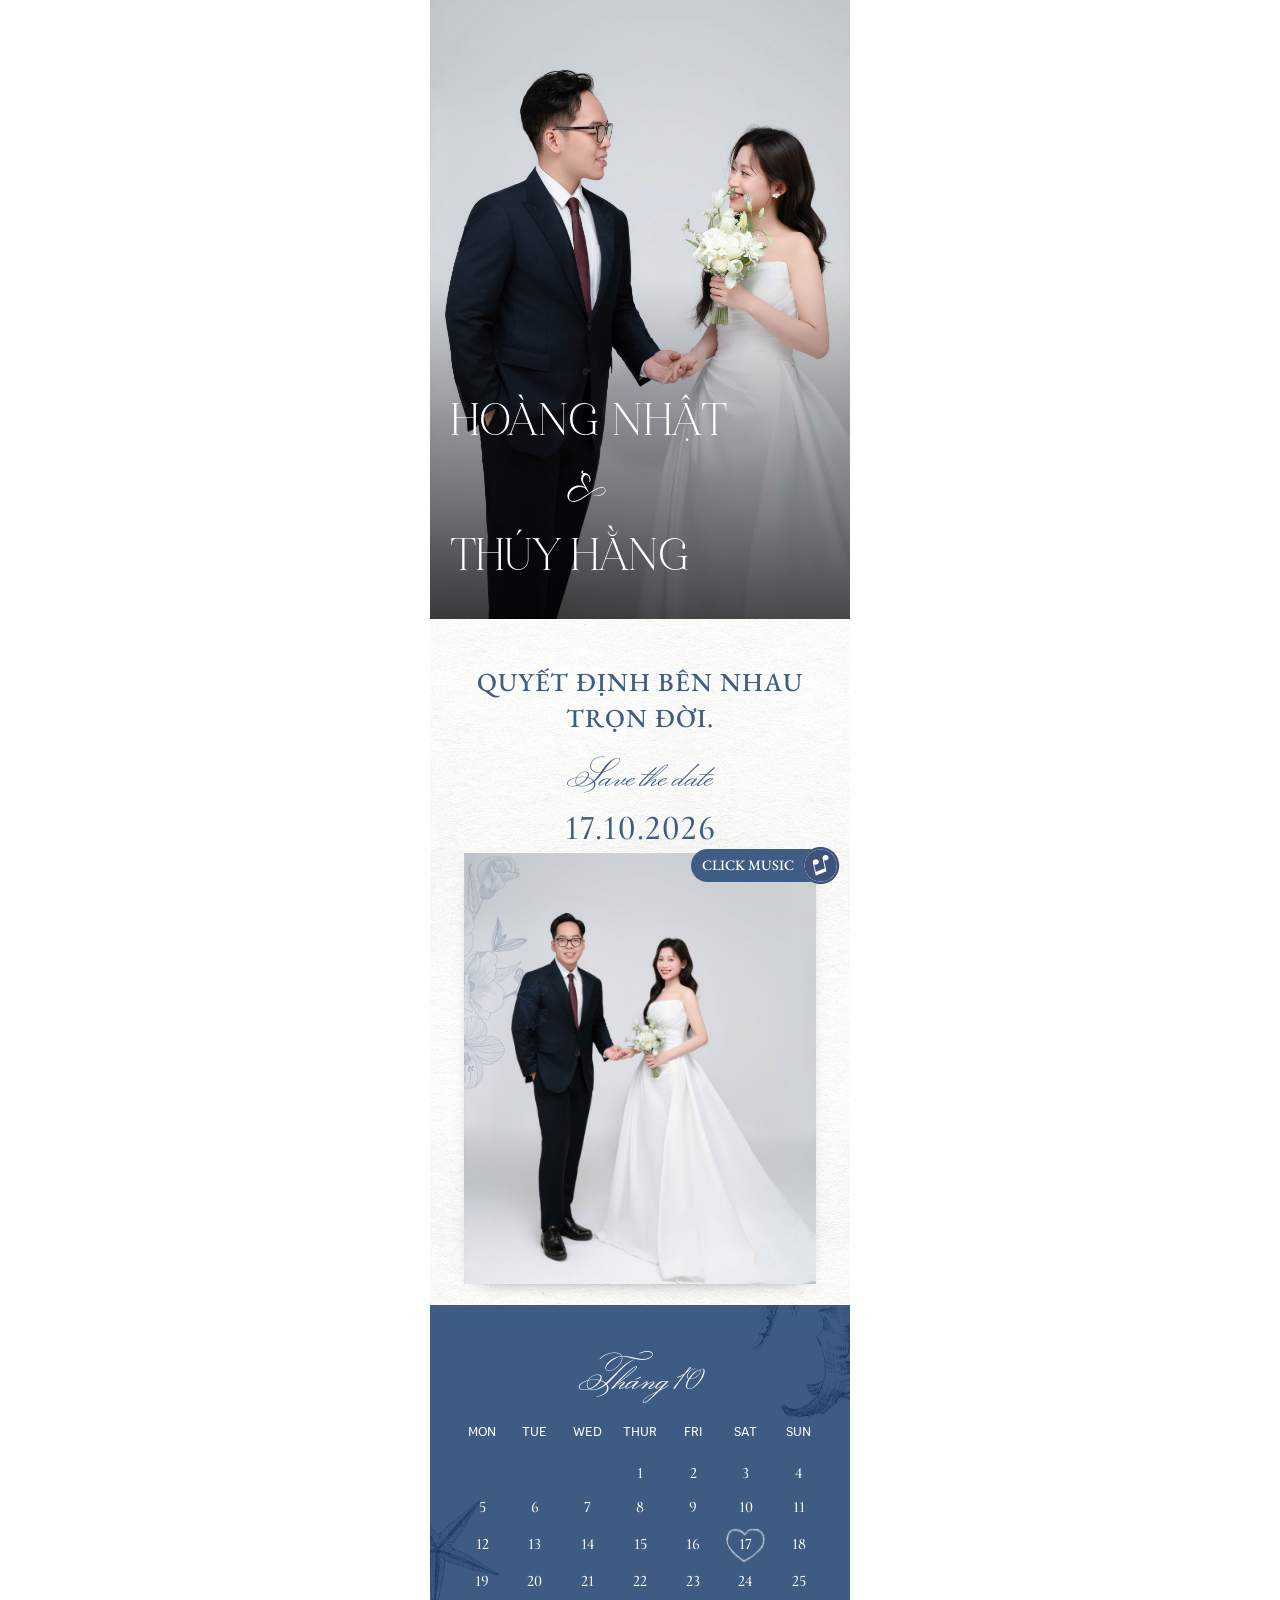
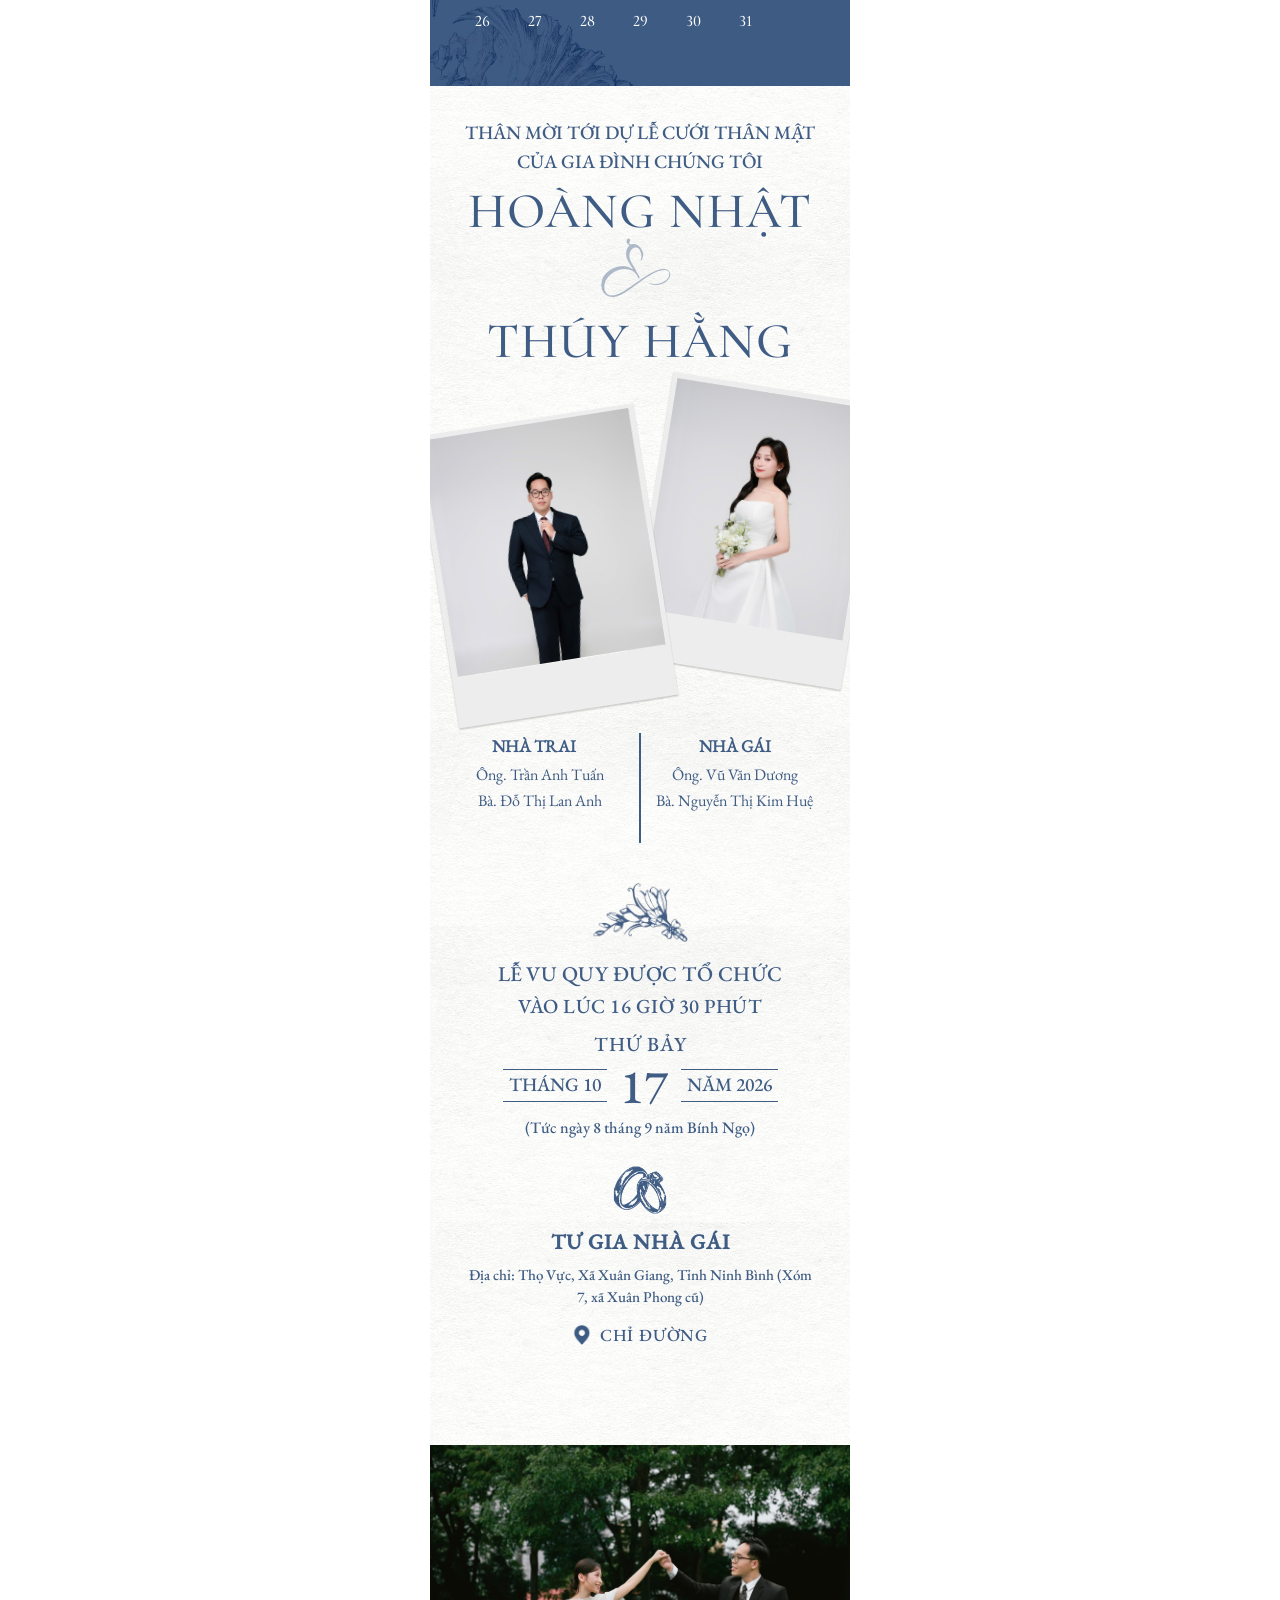
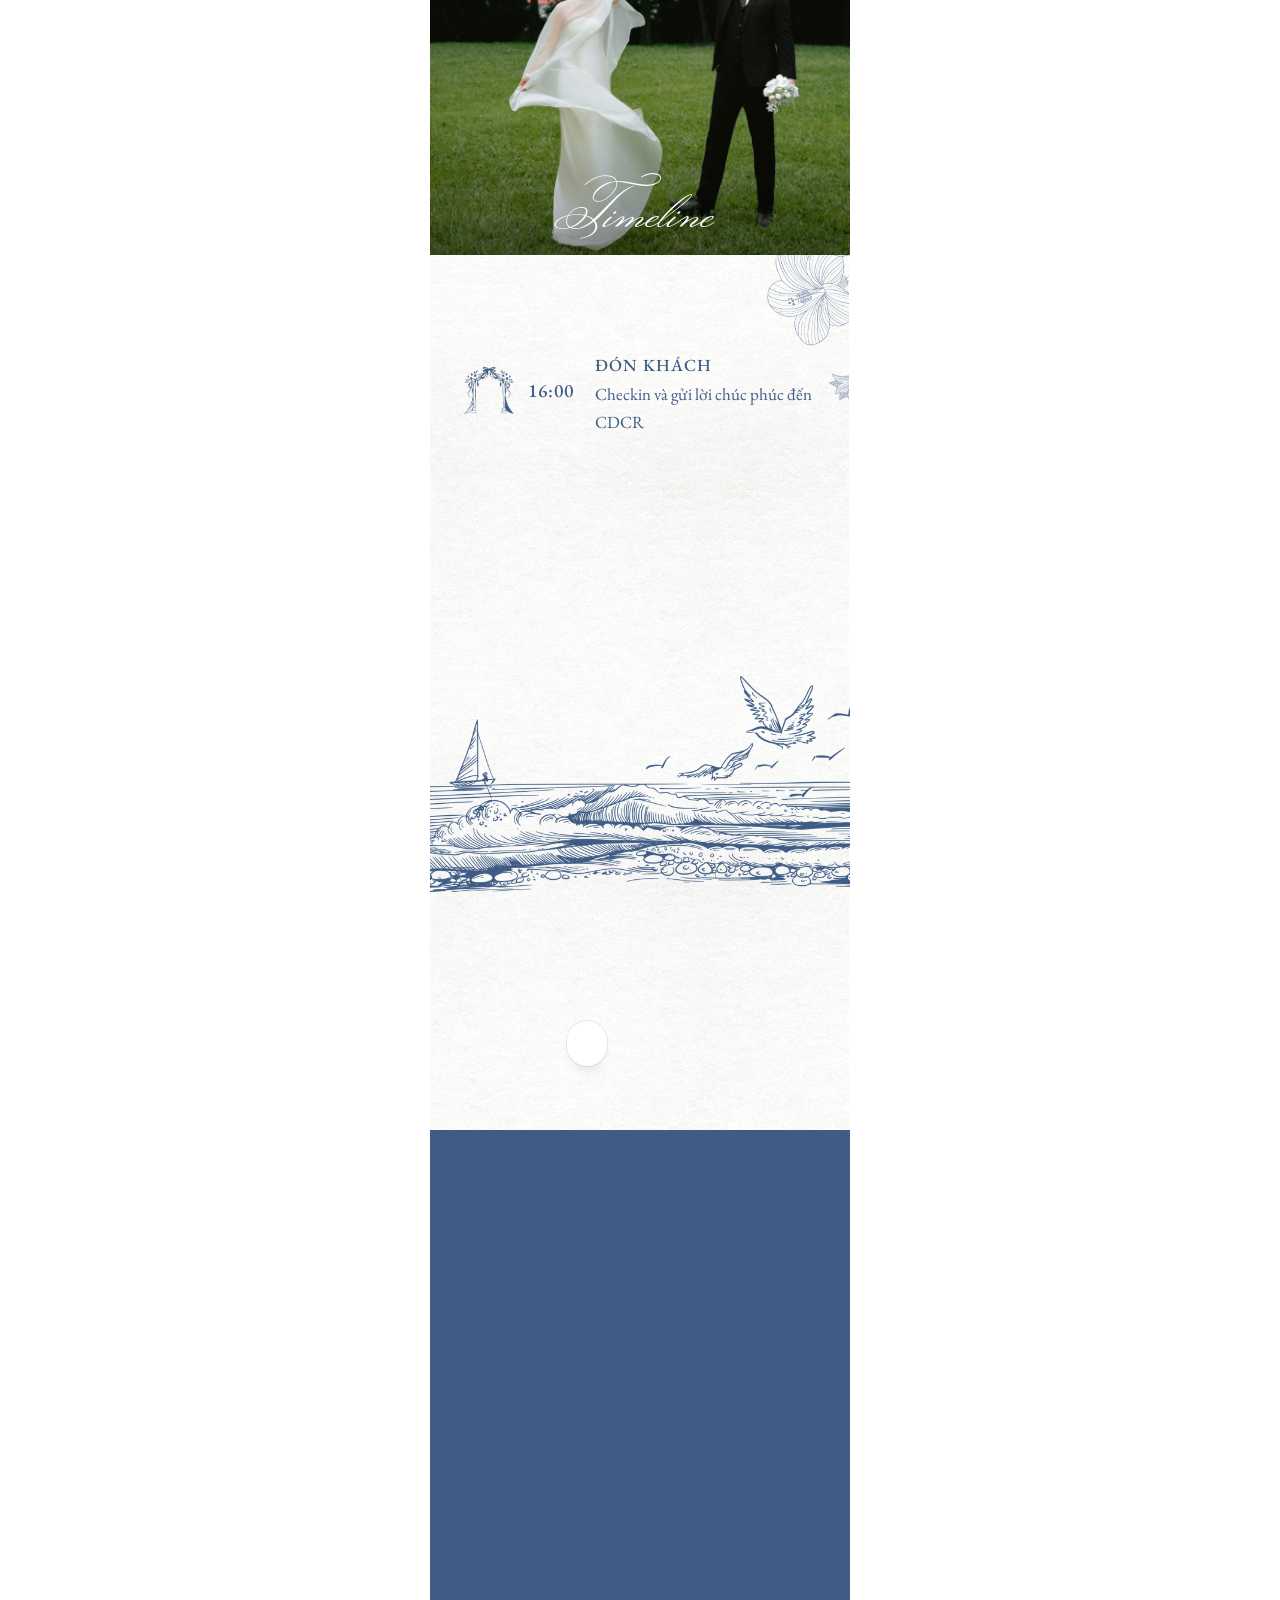
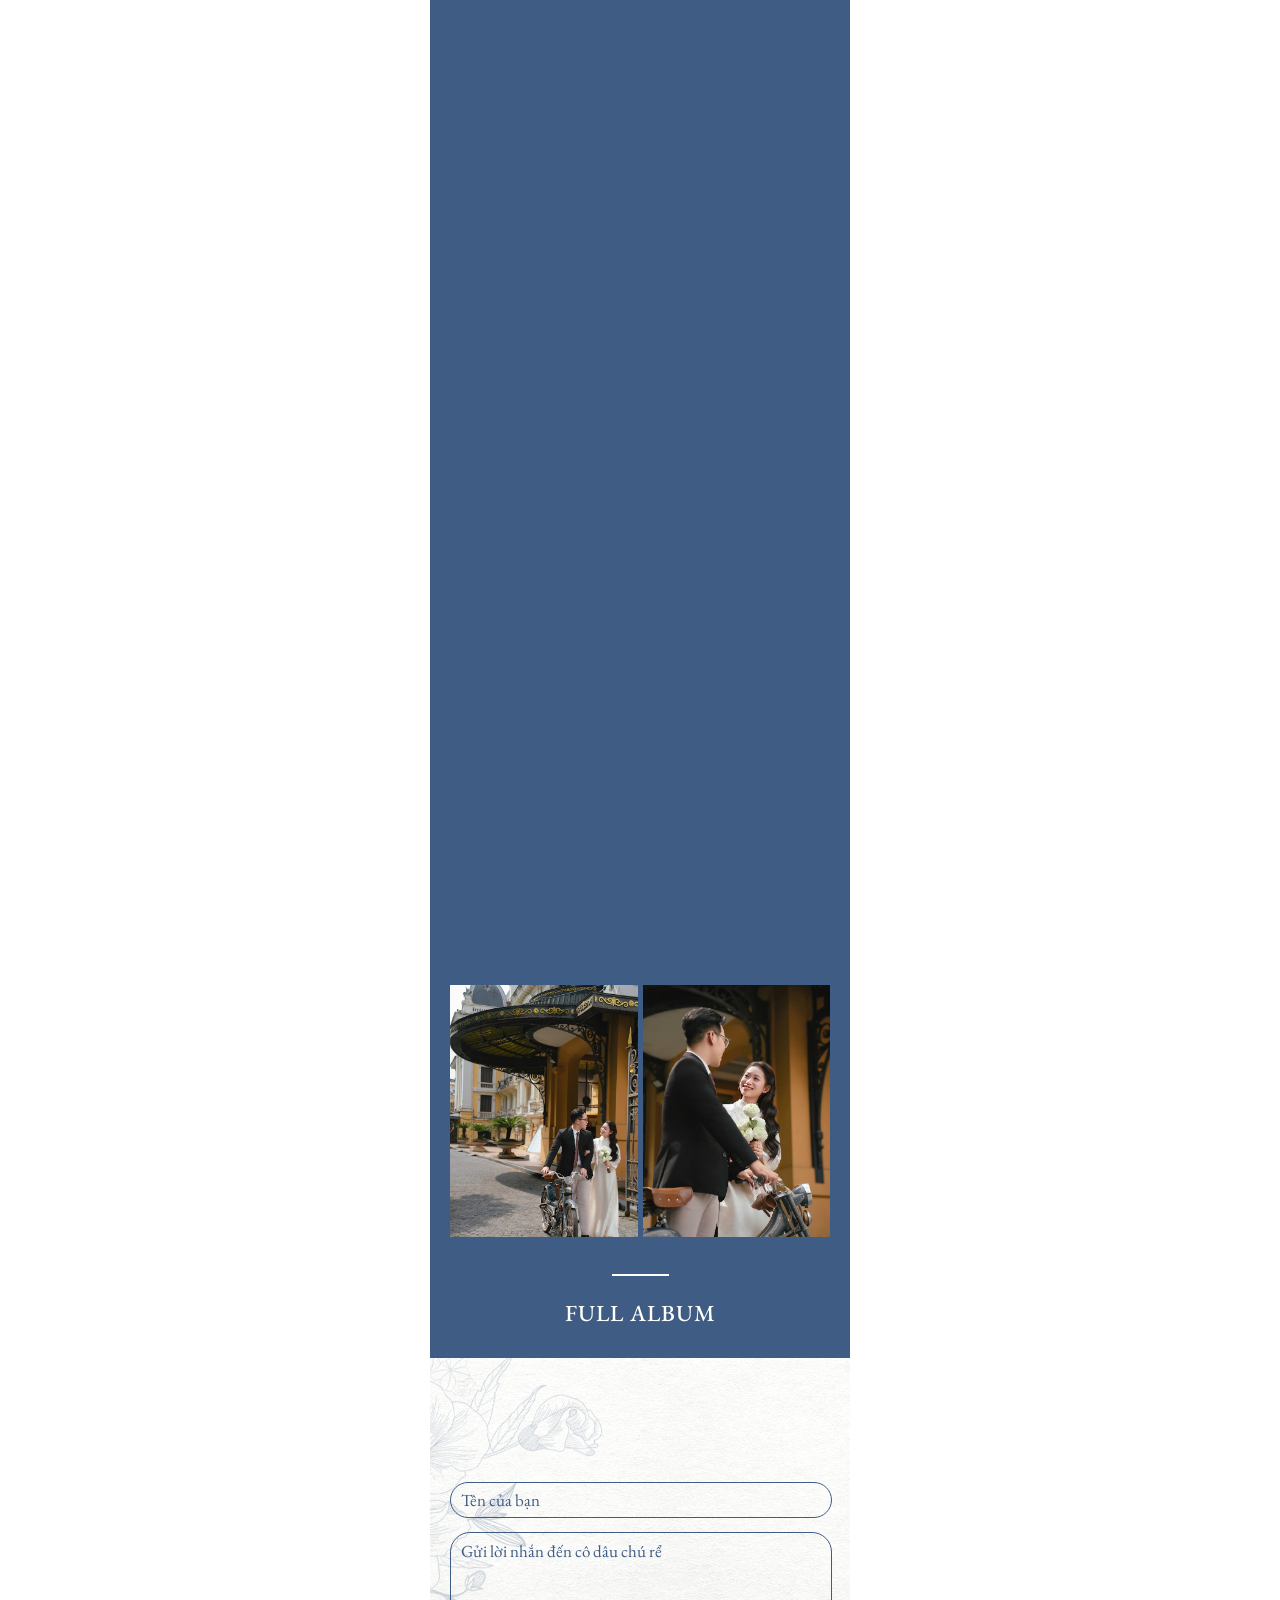
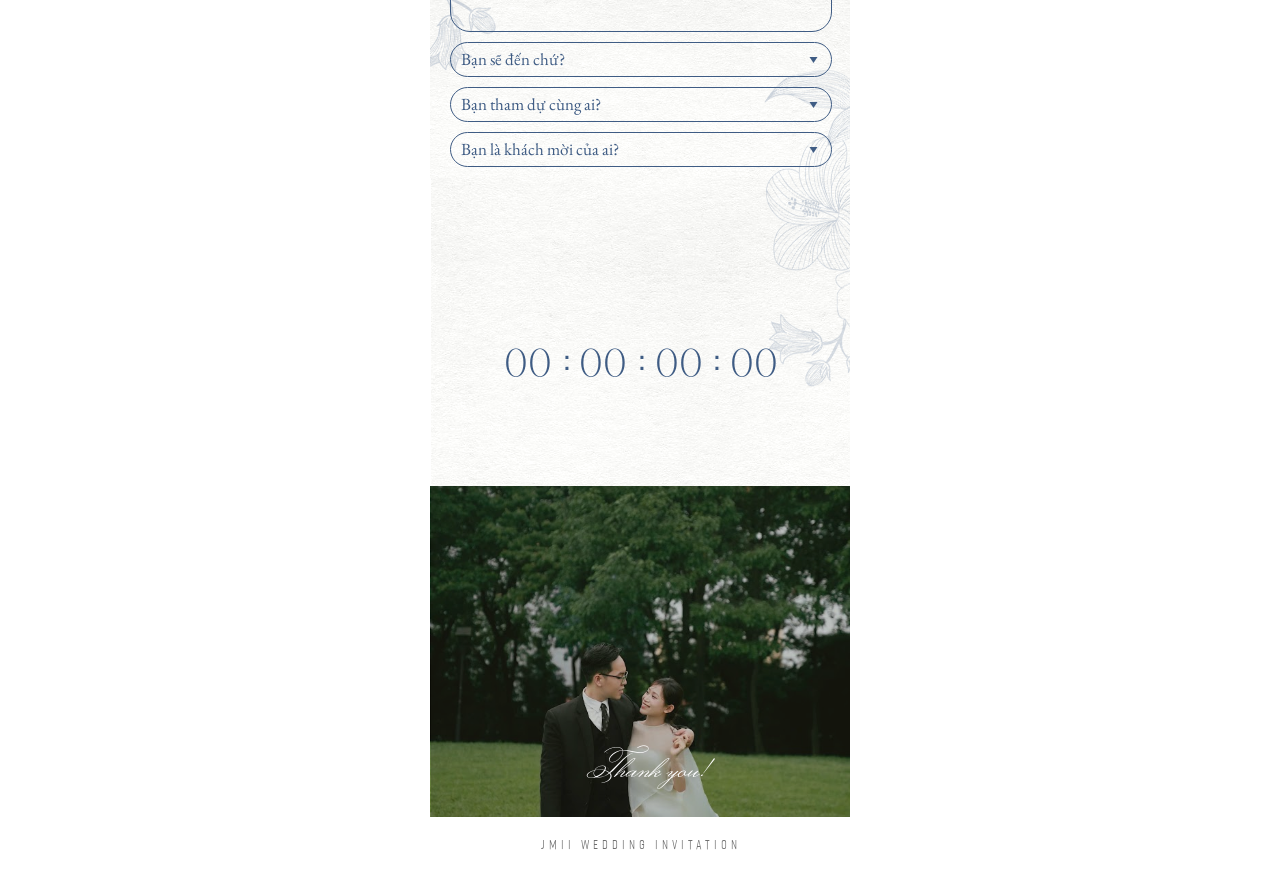
==== commit 1a23f614: "wip hotfix" ====
--- a/nhagai/index.html
+++ b/nhagai/index.html
@@ -343,7 +343,7 @@
 #IMAGE42 { top: 218.45px !important; left: 293.6px !important; display: block !important; opacity: 1 !important; }
 </style>
 
-</head><body class="lazyload"><div class="ladi-wraper"><div class="ladi-section" id="SECTION1"><div class="ladi-section-background"></div><div class="ladi-container"><div class="ladi-element" id="BOX1"><div class="ladi-box ladi-transition"></div></div><div class="ladi-element" id="BOX2"><div class="ladi-box ladi-transition"></div></div><div class="ladi-element" id="HEADLINE3"><h3 class="ladi-headline ladi-transition">THÚY HẰNG</h3> </div><div class="ladi-element" id="HEADLINE4"><h3 class="ladi-headline ladi-transition">HOÀNG NHẬT</h3> </div><div class="ladi-element" id="HEADLINE5"><h3 class="ladi-headline ladi-transition">&amp;<br/></h3> </div></div></div><div class="ladi-section" id="SECTION2"><div class="ladi-section-background"></div><div class="ladi-container"><div class="ladi-element" id="IMAGE26"><div class="ladi-image ladi-transition"><div class="ladi-image-background"></div></div></div><div class="ladi-element" id="IMAGE25"><div class="ladi-image ladi-transition"><div class="ladi-image-background"></div></div></div><div class="ladi-element" id="HEADLINE6"><p class="ladi-headline ladi-transition">QUYẾT ĐỊNH BÊN NHAU<br/>TRỌN ĐỜI.<br/></p> </div><div class="ladi-element" id="HEADLINE7"><p class="ladi-headline ladi-transition">Save the date</p> </div><div class="ladi-element" id="HEADLINE8"><p class="ladi-headline ladi-transition">18.10.2026<br/></p> </div><div class="ladi-element" id="BOX3"><div class="ladi-box ladi-transition"></div></div><div class="ladi-element" id="IMAGE17"><div class="ladi-image"><div class="ladi-image-background"></div></div></div></div></div><div class="ladi-section" id="SECTION3"><div class="ladi-section-background"></div><div class="ladi-container"><div class="ladi-element" id="IMAGE44"><div class="ladi-image ladi-transition"><div class="ladi-image-background"></div></div></div><div class="ladi-element" id="IMAGE29"><div class="ladi-image ladi-transition"><div class="ladi-image-background"></div></div></div><div class="ladi-element" id="IMAGE28"><div class="ladi-image ladi-transition"><div class="ladi-image-background"></div></div></div><div class="ladi-element" id="IMAGE27"><div class="ladi-image ladi-transition"><div class="ladi-image-background"></div></div></div><div class="ladi-element" id="GROUP5"><div class="ladi-group"><div class="ladi-element" id="IMAGE4"><div class="ladi-image"><div class="ladi-image-background"></div></div></div><div class="ladi-element" id="BOX5"><div class="ladi-box ladi-transition"></div></div></div></div><div class="ladi-element" id="GROUP23"><div class="ladi-group"><div class="ladi-element" id="IMAGE3"><div class="ladi-image"><div class="ladi-image-background"></div></div></div><div class="ladi-element" id="BOX6"><div class="ladi-box ladi-transition"></div></div></div></div><div class="ladi-element" id="BOX4"><div class="ladi-box ladi-transition"></div></div><div class="ladi-element" id="HEADLINE48"><p class="ladi-headline ladi-transition">Thân mời tới dự lễ cưới thân mật của gia đình chúng tôi<br/></p> </div><div class="ladi-element" id="HEADLINE49"><p class="ladi-headline ladi-transition">THÚY HẰNG</p> </div><div class="ladi-element" id="HEADLINE50"><p class="ladi-headline ladi-transition">HOÀNG NHẬT</p> </div><div class="ladi-element" id="HEADLINE51"><p class="ladi-headline ladi-transition">&amp;</p> </div><div class="wedding-dual-container">
+</head><body class="lazyload"><div class="ladi-wraper"><div class="ladi-section" id="SECTION1"><div class="ladi-section-background"></div><div class="ladi-container"><div class="ladi-element" id="BOX1"><div class="ladi-box ladi-transition"></div></div><div class="ladi-element" id="BOX2"><div class="ladi-box ladi-transition"></div></div><div class="ladi-element" id="HEADLINE3"><h3 class="ladi-headline ladi-transition">THÚY HẰNG</h3> </div><div class="ladi-element" id="HEADLINE4"><h3 class="ladi-headline ladi-transition">HOÀNG NHẬT</h3> </div><div class="ladi-element" id="HEADLINE5"><h3 class="ladi-headline ladi-transition">&amp;<br/></h3> </div></div></div><div class="ladi-section" id="SECTION2"><div class="ladi-section-background"></div><div class="ladi-container"><div class="ladi-element" id="IMAGE26"><div class="ladi-image ladi-transition"><div class="ladi-image-background"></div></div></div><div class="ladi-element" id="IMAGE25"><div class="ladi-image ladi-transition"><div class="ladi-image-background"></div></div></div><div class="ladi-element" id="HEADLINE6"><p class="ladi-headline ladi-transition">QUYẾT ĐỊNH BÊN NHAU<br/>TRỌN ĐỜI.<br/></p> </div><div class="ladi-element" id="HEADLINE7"><p class="ladi-headline ladi-transition">Save the date</p> </div><div class="ladi-element" id="HEADLINE8"><p class="ladi-headline ladi-transition">17.10.2026<br/></p> </div><div class="ladi-element" id="BOX3"><div class="ladi-box ladi-transition"></div></div><div class="ladi-element" id="IMAGE17"><div class="ladi-image"><div class="ladi-image-background"></div></div></div></div></div><div class="ladi-section" id="SECTION3"><div class="ladi-section-background"></div><div class="ladi-container"><div class="ladi-element" id="IMAGE44"><div class="ladi-image ladi-transition"><div class="ladi-image-background"></div></div></div><div class="ladi-element" id="IMAGE29"><div class="ladi-image ladi-transition"><div class="ladi-image-background"></div></div></div><div class="ladi-element" id="IMAGE28"><div class="ladi-image ladi-transition"><div class="ladi-image-background"></div></div></div><div class="ladi-element" id="IMAGE27"><div class="ladi-image ladi-transition"><div class="ladi-image-background"></div></div></div><div class="ladi-element" id="GROUP5"><div class="ladi-group"><div class="ladi-element" id="IMAGE4"><div class="ladi-image"><div class="ladi-image-background"></div></div></div><div class="ladi-element" id="BOX5"><div class="ladi-box ladi-transition"></div></div></div></div><div class="ladi-element" id="GROUP23"><div class="ladi-group"><div class="ladi-element" id="IMAGE3"><div class="ladi-image"><div class="ladi-image-background"></div></div></div><div class="ladi-element" id="BOX6"><div class="ladi-box ladi-transition"></div></div></div></div><div class="ladi-element" id="BOX4"><div class="ladi-box ladi-transition"></div></div><div class="ladi-element" id="HEADLINE48"><p class="ladi-headline ladi-transition">Thân mời tới dự lễ cưới thân mật của gia đình chúng tôi<br/></p> </div><div class="ladi-element" id="HEADLINE49"><p class="ladi-headline ladi-transition">THÚY HẰNG</p> </div><div class="ladi-element" id="HEADLINE50"><p class="ladi-headline ladi-transition">HOÀNG NHẬT</p> </div><div class="ladi-element" id="HEADLINE51"><p class="ladi-headline ladi-transition">&amp;</p> </div><div class="wedding-dual-container">
   <!-- KHỐI LỄ VU QUY (TƯ GIA NHÀ GÁI) -->
   <div class="wedding-event-card">
     <div class="wedding-top-decor">
@@ -379,7 +379,7 @@
 </div><div class="ladi-element" id="IMAGE7"><div class="ladi-image"><div class="ladi-image-background"></div></div></div><div class="ladi-element" id="IMAGE8"><div class="ladi-image"><div class="ladi-image-background"></div></div></div><div class="ladi-element" id="GROUP39"><div class="ladi-group"><div class="ladi-element" id="BOX33"><div class="ladi-box ladi-transition"></div></div><div class="ladi-element" id="GROUP40"><div class="ladi-group"><div class="ladi-element" id="HEADLINE140"><p class="ladi-headline ladi-transition">23<br/></p> </div><div class="ladi-element" id="HEADLINE141"><p class="ladi-headline ladi-transition">22<br/></p> </div><div class="ladi-element" id="HEADLINE142"><p class="ladi-headline ladi-transition">21<br/></p> </div><div class="ladi-element" id="HEADLINE143"><p class="ladi-headline ladi-transition">20<br/></p> </div><div class="ladi-element" id="HEADLINE144"><p class="ladi-headline ladi-transition">19<br/></p> </div><div class="ladi-element" id="HEADLINE145"><p class="ladi-headline ladi-transition">18<br/></p> </div><div class="ladi-element" id="HEADLINE146"><p class="ladi-headline ladi-transition">17<br/></p> </div><div class="ladi-element" id="HEADLINE147"><p class="ladi-headline ladi-transition">28<br/></p> </div><div class="ladi-element" id="HEADLINE148"><p class="ladi-headline ladi-transition">27<br/></p> </div><div class="ladi-element" id="HEADLINE149"><p class="ladi-headline ladi-transition">26<br/></p> </div><div class="ladi-element" id="HEADLINE150"><p class="ladi-headline ladi-transition">25<br/></p> </div><div class="ladi-element" id="HEADLINE151"><p class="ladi-headline ladi-transition">24<br/></p> </div><div class="ladi-element" id="HEADLINE152"><p class="ladi-headline ladi-transition">sun<br/></p> </div><div class="ladi-element" id="HEADLINE153"><p class="ladi-headline ladi-transition">sat<br/></p> </div><div class="ladi-element" id="HEADLINE154"><p class="ladi-headline ladi-transition">fri<br/></p> </div><div class="ladi-element" id="HEADLINE155"><p class="ladi-headline ladi-transition">thur<br/></p> </div><div class="ladi-element" id="HEADLINE156"><p class="ladi-headline ladi-transition">wed</p> </div><div class="ladi-element" id="HEADLINE157"><p class="ladi-headline ladi-transition">tue<br/></p> </div><div class="ladi-element" id="HEADLINE158"><p class="ladi-headline ladi-transition">mon<br/></p> </div><div class="ladi-element" id="IMAGE43"><div class="ladi-image"><div class="ladi-image-background"></div></div></div><div class="ladi-element" id="HEADLINE159"><p class="ladi-headline ladi-transition">16<br/></p> </div><div class="ladi-element" id="HEADLINE160"><p class="ladi-headline ladi-transition">15<br/></p> </div><div class="ladi-element" id="HEADLINE161"><p class="ladi-headline ladi-transition">14<br/></p> </div><div class="ladi-element" id="HEADLINE162"><p class="ladi-headline ladi-transition">13<br/></p> </div><div class="ladi-element" id="HEADLINE163"><p class="ladi-headline ladi-transition">12<br/></p> </div><div class="ladi-element" id="HEADLINE164"><p class="ladi-headline ladi-transition">11<br/></p> </div><div class="ladi-element" id="HEADLINE165"><p class="ladi-headline ladi-transition">10<br/></p> </div><div class="ladi-element" id="HEADLINE166"><p class="ladi-headline ladi-transition">9<br/></p> </div><div class="ladi-element" id="HEADLINE167"><p class="ladi-headline ladi-transition">8<br/></p> </div><div class="ladi-element" id="HEADLINE168"><p class="ladi-headline ladi-transition">7<br/></p> </div><div class="ladi-element" id="HEADLINE169"><p class="ladi-headline ladi-transition">6<br/></p> </div><div class="ladi-element" id="HEADLINE170"><p class="ladi-headline ladi-transition">5<br/></p> </div><div class="ladi-element" id="HEADLINE171"><p class="ladi-headline ladi-transition">4<br/></p> </div><div class="ladi-element" id="HEADLINE172"><p class="ladi-headline ladi-transition">3<br/></p> </div><div class="ladi-element" id="HEADLINE173"><p class="ladi-headline ladi-transition">2<br/></p> </div><div class="ladi-element" id="HEADLINE174"><p class="ladi-headline ladi-transition">1<br/></p> </div><div class="ladi-element" id="HEADLINE175"><p class="ladi-headline ladi-transition">Tháng 9</p> </div></div></div></div></div><div class="ladi-element" id="LINE9"><div class="ladi-line"><div class="ladi-line-container"></div></div></div><div class="ladi-element" id="GROUP43"><div class="ladi-group"><div class="ladi-element" id="HEADLINE176"><p class="ladi-headline">nhà GÁI<br/></p> </div><div class="ladi-element" id="HEADLINE177"><p class="ladi-headline">Ông. Vũ Văn Dương<br/>Bà. Nguyễn Thị Kim Huệ<br/><br/></p> </div></div></div><div class="ladi-element" id="GROUP44"><div class="ladi-group"><div class="ladi-element" id="HEADLINE178"><p class="ladi-headline">Nhà Trai<br/></p> </div><div class="ladi-element" id="HEADLINE179"><p class="ladi-headline">Ông. Trần Anh Tuấn<br/>Bà. Đỗ Thị Lan Anh<br/><br/></p> </div></div></div><div class="ladi-element" id="HEADLINE101"><p class="ladi-headline ladi-transition">Tháng 10</p> </div><div class="ladi-element" id="HEADLINE102"><p class="ladi-headline ladi-transition">1<br/></p> </div><div class="ladi-element" id="HEADLINE103"><p class="ladi-headline ladi-transition">2<br/></p> </div><div class="ladi-element" id="HEADLINE104"><p class="ladi-headline ladi-transition">3<br/></p> </div><div class="ladi-element" id="HEADLINE105"><p class="ladi-headline ladi-transition">4<br/></p> </div><div class="ladi-element" id="HEADLINE106"><p class="ladi-headline ladi-transition">5<br/></p> </div><div class="ladi-element" id="HEADLINE107"><p class="ladi-headline ladi-transition">6<br/></p> </div><div class="ladi-element" id="HEADLINE108"><p class="ladi-headline ladi-transition">7<br/></p> </div><div class="ladi-element" id="HEADLINE109"><p class="ladi-headline ladi-transition">8<br/></p> </div><div class="ladi-element" id="HEADLINE110"><p class="ladi-headline ladi-transition">9<br/></p> </div><div class="ladi-element" id="HEADLINE111"><p class="ladi-headline ladi-transition">10<br/></p> </div><div class="ladi-element" id="HEADLINE112"><p class="ladi-headline ladi-transition">11<br/></p> </div><div class="ladi-element" id="HEADLINE113"><p class="ladi-headline ladi-transition">12<br/></p> </div><div class="ladi-element" id="HEADLINE114"><p class="ladi-headline ladi-transition">13<br/></p> </div><div class="ladi-element" id="HEADLINE115"><p class="ladi-headline ladi-transition">14<br/></p> </div><div class="ladi-element" id="HEADLINE116"><p class="ladi-headline ladi-transition">15<br/></p> </div><div class="ladi-element" id="HEADLINE117"><p class="ladi-headline ladi-transition">16<br/></p> </div><div class="ladi-element" id="HEADLINE118"><p class="ladi-headline ladi-transition">31<br/></p> </div><div class="ladi-element" id="IMAGE42"><div class="ladi-image"><div class="ladi-image-background"></div></div></div><div class="ladi-element" id="HEADLINE119"><p class="ladi-headline ladi-transition">mon<br/></p> </div><div class="ladi-element" id="HEADLINE120"><p class="ladi-headline ladi-transition">tue<br/></p> </div><div class="ladi-element" id="HEADLINE121"><p class="ladi-headline ladi-transition">wed</p> </div><div class="ladi-element" id="HEADLINE122"><p class="ladi-headline ladi-transition">thur<br/></p> </div><div class="ladi-element" id="HEADLINE123"><p class="ladi-headline ladi-transition">fri<br/></p> </div><div class="ladi-element" id="HEADLINE124"><p class="ladi-headline ladi-transition">sat<br/></p> </div><div class="ladi-element" id="HEADLINE125"><p class="ladi-headline ladi-transition">sun<br/></p> </div><div class="ladi-element" id="HEADLINE126"><p class="ladi-headline ladi-transition">24<br/></p> </div><div class="ladi-element" id="HEADLINE127"><p class="ladi-headline ladi-transition">25<br/></p> </div><div class="ladi-element" id="HEADLINE128"><p class="ladi-headline ladi-transition">26<br/></p> </div><div class="ladi-element" id="HEADLINE129"><p class="ladi-headline ladi-transition">27<br/></p> </div><div class="ladi-element" id="HEADLINE130"><p class="ladi-headline ladi-transition">28<br/></p> </div><div class="ladi-element" id="HEADLINE131"><p class="ladi-headline ladi-transition">29<br/></p> </div><div class="ladi-element" id="HEADLINE132"><p class="ladi-headline ladi-transition">30<br/></p> </div><div class="ladi-element" id="HEADLINE133"><p class="ladi-headline ladi-transition">17<br/></p> </div><div class="ladi-element" id="HEADLINE134"><p class="ladi-headline ladi-transition">18<br/></p> </div><div class="ladi-element" id="HEADLINE135"><p class="ladi-headline ladi-transition">19<br/></p> </div><div class="ladi-element" id="HEADLINE136"><p class="ladi-headline ladi-transition">20<br/></p> </div><div class="ladi-element" id="HEADLINE137"><p class="ladi-headline ladi-transition">21<br/></p> </div><div class="ladi-element" id="HEADLINE138"><p class="ladi-headline ladi-transition">22<br/></p> </div><div class="ladi-element" id="HEADLINE139"><p class="ladi-headline ladi-transition">23<br/></p> </div></div></div><div class="ladi-section" id="SECTION4"><div class="ladi-section-background"></div><div class="ladi-container"><div class="ladi-element" id="BOX9"><div class="ladi-box ladi-transition"></div></div><div class="ladi-element" id="BOX10"><div class="ladi-box ladi-transition"></div></div><div class="ladi-element" id="HEADLINE210"><p class="ladi-headline ladi-transition">Timeline</p> </div><div class="ladi-element" id="GROUP59"><div class="ladi-group"><div class="ladi-element" id="IMAGE51"><div class="ladi-image ladi-transition"><div class="ladi-image-background"></div></div></div><div class="ladi-element" id="IMAGE52"><div class="ladi-image ladi-transition"><div class="ladi-image-background"></div></div></div><div class="ladi-element" id="IMAGE53"><div class="ladi-image"><div class="ladi-image-background"></div></div></div><div class="ladi-element" id="IMAGE54"><div class="ladi-image"><div class="ladi-image-background"></div></div></div><div class="ladi-element" id="HEADLINE212"><p class="ladi-headline ladi-transition">Dresscode</p> </div><div class="ladi-element" id="GROUP61"><div class="ladi-group"><div class="ladi-element" id="BOX37"><div class="ladi-box ladi-transition"></div></div><div class="ladi-element" id="BOX39"><div class="ladi-box ladi-transition"></div></div><div class="ladi-element" id="GROUP62"><div class="ladi-group"><div class="ladi-element" id="BOX40"><div class="ladi-box ladi-transition"></div></div><div class="ladi-element" id="BOX41"><div class="ladi-box ladi-transition"></div></div></div></div></div></div></div></div><div class="ladi-element" id="GROUP63"><div class="ladi-group"><div class="ladi-element" id="GROUP64"><div class="ladi-group"><div class="ladi-element" id="HEADLINE213"><p class="ladi-headline ladi-transition">16:00</p> </div><div class="ladi-element" id="HEADLINE214"><p class="ladi-headline ladi-transition">Checkin và gửi lời chúc phúc đến CDCR</p> </div><div class="ladi-element" id="HEADLINE215"><p class="ladi-headline ladi-transition">ĐÓN KHÁCH</p> </div><div class="ladi-element" id="IMAGE55"><div class="ladi-image"><div class="ladi-image-background"></div></div></div></div></div><div class="ladi-element" id="GROUP65"><div class="ladi-group"><div class="ladi-element" id="HEADLINE216"><p class="ladi-headline ladi-transition">16:30</p> </div><div class="ladi-element" id="HEADLINE217"><p class="ladi-headline ladi-transition">Cùng nhau chứng kiến khoảnh khắc thiêng liêng cùng CDCR</p> </div><div class="ladi-element" id="HEADLINE218"><p class="ladi-headline ladi-transition">LỄ VU QUY</p> </div><div class="ladi-element" id="IMAGE56"><div class="ladi-image"><div class="ladi-image-background"></div></div></div></div></div><div class="ladi-element" id="GROUP66"><div class="ladi-group"><div class="ladi-element" id="HEADLINE219"><p class="ladi-headline ladi-transition">17:00</p> </div><div class="ladi-element" id="HEADLINE220"><p class="ladi-headline ladi-transition">Cùng nhau ăn tiệc và nâng ly chúc mừng CDCR</p> </div><div class="ladi-element" id="HEADLINE221"><p class="ladi-headline ladi-transition">KHAI TIỆC</p> </div><div class="ladi-element" id="IMAGE57"><div class="ladi-image"><div class="ladi-image-background"></div></div></div></div></div></div></div></div></div><div class="ladi-section" id="SECTION6"><div class="ladi-section-background"></div><div class="ladi-container"><div class="ladi-element" id="BOX16"><div class="ladi-box ladi-transition"></div></div><div class="ladi-element" id="HEADLINE73"><p class="ladi-headline">Our memories</p> </div><div class="ladi-element" id="LINE5"><div class="ladi-line"><div class="ladi-line-container"></div></div></div><div class="ladi-element" id="HEADLINE74"><p class="ladi-headline">This album captures the most beautiful moments of our special day—filled with love, joy, and unforgettable memories. From our heartfelt vows to the first dance, every photo tells a story of our journey together. Surrounded by family and friends, we celebrated a love that will last a lifetime.</p> </div><div class="ladi-element" id="BOX17"><div class="ladi-box"></div></div><div class="ladi-element" id="BOX18"><div class="ladi-box"></div></div><div class="ladi-element" id="BOX20"><div class="ladi-box"></div></div><div class="ladi-element" id="BOX21"><div class="ladi-box"></div></div><a class="ladi-element" href="https://photos.app.goo.gl/Nm2Mkga4rxEYE3bp9" id="HEADLINE75" target="_blank"><p class="ladi-headline">full album</p> </a><div class="ladi-element" id="LINE7"><div class="ladi-line"><div class="ladi-line-container"></div></div></div><div class="ladi-element" id="BOX22"><div class="ladi-box"></div></div><div class="ladi-element" id="BOX23"><div class="ladi-box"></div></div><div class="ladi-element" id="BOX24"><div class="ladi-box"></div></div><div class="ladi-element" id="BOX25"><div class="ladi-box"></div></div><div class="ladi-element" id="IMAGE58"><div class="ladi-image"><div class="ladi-image-background"></div></div></div><div class="ladi-element" id="IMAGE59"><div class="ladi-image"><div class="ladi-image-background"></div></div></div></div></div><div class="ladi-section" id="SECTION7"><div class="ladi-section-background"></div><div class="ladi-container"><div class="ladi-element" id="IMAGE33"><div class="ladi-image ladi-transition"><div class="ladi-image-background"></div></div></div><div class="ladi-element" id="IMAGE32"><div class="ladi-image ladi-transition"><div class="ladi-image-background"></div></div></div><div class="ladi-element" id="GROUP37"><div class="ladi-group"><div class="ladi-element" id="IMAGE21"><div class="ladi-image"><div class="ladi-image-background"></div></div></div><div class="ladi-element" id="IMAGE20"><div class="ladi-image"><div class="ladi-image-background"></div></div></div></div></div><div class="ladi-element" id="GROUP45"><div class="ladi-group"><div class="ladi-element" id="HEADLINE76"><p class="ladi-headline">Hãy xác nhận sự có mặt của bạn để gia đình chúng tôi chuẩn bị đón tiếp một cách chu đáo nhất.
 Trân trọng! </p> </div><div class="ladi-element" data-config-id="68e3e2d4fbd957001260b7d4" id="FORM2" is_auto_funnel=""><form autocomplete="off" class="ladi-form" method="post"><div class="ladi-element" id="BUTTON2"><div class="ladi-button ladi-transition"><div class="ladi-button-background"></div><div class="ladi-element ladi-button-headline" id="BUTTON_TEXT2"><p class="ladi-headline ladi-transition">GỬI LỜI NHẮN</p> </div></div></div><div class="ladi-element" id="FORM_ITEM2"><div class="ladi-form-item-container"><div class="ladi-form-item-background"></div><div class="ladi-form-item"><input autocomplete="off" class="ladi-form-control" name="name" placeholder="Tên của bạn" required="" tabindex="1" type="text" value=""/></div></div></div><div class="ladi-element" id="FORM_ITEM3"><div class="ladi-form-item-container"><div class="ladi-form-item-background"></div><div class="ladi-form-item"><textarea autocomplete="off" class="ladi-form-control" name="message" placeholder="Gửi lời nhắn đến cô dâu chú rể" required="" tabindex="4"></textarea></div></div></div><div class="ladi-element" id="FORM_ITEM4"><div class="ladi-form-item-container"><div class="ladi-form-item-background"></div><div class="ladi-form-item"><select class="ladi-form-control ladi-form-control-select" data-selected="" name="form_item7" tabindex="3"><option value="">Bạn sẽ đến chứ?</option><option value="Mình chắc chắn sẽ đến">Mình chắc chắn sẽ đến</option><option value="Xin lỗi mình bận rồi!">Xin lỗi mình bận rồi!</option></select></div></div></div><div class="ladi-element" id="FORM_ITEM5"><div class="ladi-form-item-container"><div class="ladi-form-item-background"></div><div class="ladi-form-item"><select class="ladi-form-control ladi-form-control-select" data-selected="" name="form_item8" tabindex="4"><option value="">Bạn tham dự cùng ai?</option><option value="1 người">1 người</option><option value="2 người">2 người</option><option value="3 người">3 người</option><option value="4 người">4 người</option></select></div></div></div><div class="ladi-element" id="FORM_ITEM6"><div class="ladi-form-item-container"><div class="ladi-form-item-background"></div><div class="ladi-form-item"><select class="ladi-form-control ladi-form-control-select" data-selected="" name="form_item9" tabindex="5"><option value="">Bạn là khách mời của ai?</option><option value="Khách mời cô dâu">Khách mời cô dâu</option><option value="Khách mời chú rể">Khách mời chú rể</option></select></div></div></div><button class="ladi-hidden" type="submit"></button></form></div></div></div><div class="ladi-element" id="HEADLINE83"><p class="ladi-headline">Countdown</p> </div><div class="ladi-element" data-action="true" id="GROUP24"><div class="ladi-group"><div class="ladi-element" id="BOX28"><div class="ladi-box ladi-transition"></div></div><div class="ladi-element" id="HEADLINE94"><p class="ladi-headline ladi-transition">MỪNG CƯỚI<br/></p> </div></div></div><div class="ladi-element" id="COUNTDOWN1"><div class="ladi-countdown"><div class="ladi-element" id="COUNTDOWN_ITEM1"><div class="ladi-countdown-background"></div><div class="ladi-countdown-text"><span>00</span></div></div><div class="ladi-element" id="COUNTDOWN_ITEM2"><div class="ladi-countdown-background"></div><div class="ladi-countdown-text"><span>00</span></div></div><div class="ladi-element" id="COUNTDOWN_ITEM3"><div class="ladi-countdown-background"></div><div class="ladi-countdown-text"><span>00</span></div></div><div class="ladi-element" id="COUNTDOWN_ITEM4"><div class="ladi-countdown-background"></div><div class="ladi-countdown-text"><span>00</span></div></div></div></div><div class="ladi-element" id="HEADLINE84"><h3 class="ladi-headline ladi-transition">:<br/></h3> </div><div class="ladi-element" id="HEADLINE85"><h3 class="ladi-headline ladi-transition">:<br/></h3> </div><div class="ladi-element" id="HEADLINE86"><h3 class="ladi-headline ladi-transition">:<br/></h3> </div></div></div><div class="ladi-section" id="SECTION8"><div class="ladi-section-background"></div><div class="ladi-container"><div class="ladi-element" id="BOX26"><div class="ladi-box ladi-transition"></div></div><div class="ladi-element" id="BOX36"><div class="ladi-box ladi-transition"></div></div><div class="ladi-element" id="HEADLINE89"><p class="ladi-headline ladi-transition">JMII WEDDING INVITATION<br/></p> </div><div class="ladi-element" id="GROUP32"><div class="ladi-group"><div class="ladi-element" id="BOX31"><div class="ladi-box ladi-transition"></div></div><div class="ladi-element" id="HEADLINE99"><p class="ladi-headline">click music<br/></p> </div><div class="ladi-element" id="IMAGE39"><div class="ladi-image"><div class="ladi-image-background"></div></div></div></div></div><div class="ladi-element" id="GROUP33"><div class="ladi-group"><div class="ladi-element" id="BOX32"><div class="ladi-box ladi-transition"></div></div><div class="ladi-element" id="HEADLINE100"><p class="ladi-headline">click music<br/></p> </div><div class="ladi-element" id="IMAGE40"><div class="ladi-image"><div class="ladi-image-background"></div></div></div></div></div><div class="ladi-element" id="GROUP47"><div class="ladi-group"><div class="ladi-element" id="HEADLINE87"><p class="ladi-headline">Cảm ơn bạn đã dành tình cảm cho gia đình chúng tôi!
 Sự hiện diện của bạn chính là món quà ý nghĩa nhất, và gia đình vô cùng trân quý khi được cùng bạn
-chia sẻ niềm hạnh phúc trong ngày trọng đại này.</p> </div><div class="ladi-element" id="HEADLINE88"><p class="ladi-headline ladi-transition">Thank you!</p> </div></div></div></div></div><div class="ladi-section" id="SECTION_POPUP"><div class="ladi-section-background"></div><div class="ladi-container"><div class="ladi-element" id="POPUP1"><div class="ladi-popup"><div class="ladi-popup-background"></div><div class="ladi-element" id="IMAGE24"><div class="ladi-image"><div class="ladi-image-background"></div></div></div><div class="ladi-element" id="BOX27"><div class="ladi-box ladi-transition"></div></div><div class="ladi-element" id="HEADLINE90"><p class="ladi-headline ladi-transition">Thank you!<br/></p> </div><div class="ladi-element" id="HEADLINE91"><p class="ladi-headline ladi-transition">Những lời chúc này sẽ là động lực rất lớn giúp chúng mình bước vào một cánh cửa hôn nhân đầy mới mẻ.<br/></p> </div><div class="ladi-element" id="HEADLINE92"><p class="ladi-headline ladi-transition">BEST<br/>DAY<br/>EVER<br/></p> </div><div class="ladi-element" id="LINE8"><div class="ladi-line"><div class="ladi-line-container"></div></div></div><div class="ladi-element" id="HEADLINE93"><p class="ladi-headline ladi-transition">18.10.2026</p> </div></div></div><div class="ladi-element" id="POPUP3"><div class="ladi-popup"><div class="ladi-popup-background"></div><div class="ladi-element" id="IMAGE49"><div class="ladi-image ladi-transition"><div class="ladi-image-background"></div></div></div><div class="ladi-element" id="HEADLINE207"><h3 class="ladi-headline ladi-transition">Cô dâu</h3> </div><div class="ladi-element" id="HEADLINE208"><h3 class="ladi-headline ladi-transition">VU THUY HANG</h3> </div><div class="ladi-element" id="HEADLINE209"><h3 class="ladi-headline ladi-transition"></h3> </div><div class="ladi-element" id="LINE16"><div class="ladi-line"><div class="ladi-line-container"></div></div></div><div class="ladi-element" id="IMAGE50"><div class="ladi-image ladi-transition"><div class="ladi-image-background"></div></div></div><div class="ladi-element" id="BOX35"><div class="ladi-box ladi-transition"></div></div></div></div></div></div></div><div class="backdrop-popup" id="backdrop-popup"></div><div class="backdrop-dropbox" id="backdrop-dropbox"></div><div class="lightbox-screen" id="lightbox-screen"></div><script id="script_lazyload" type="text/javascript">window.lazyload_run = function (dom, is_first, check_dom_rect) {if (check_dom_rect && (document.body.clientWidth <= 0 || document.body.clientheight <= 0)) {return setTimeout(function () {window.lazyload_run(dom, is_first, check_dom_rect);}, 1);}var style_lazyload = document.getElementById('style_lazyload');var list_element_lazyload = dom.querySelectorAll('body.lazyload .ladi-overlay, body.lazyload .ladi-box, body.lazyload .ladi-button-background, body.lazyload .ladi-collection-item, body.lazyload .ladi-countdown-background, body.lazyload .ladi-form-item-background, body.lazyload .ladi-form-label-container .ladi-form-label-item.image, body.lazyload .ladi-frame-background, body.lazyload .ladi-gallery-view-item, body.lazyload .ladi-gallery-control-item, body.lazyload .ladi-headline, body.lazyload .ladi-image-background, body.lazyload .ladi-image-compare, body.lazyload .ladi-list-paragraph ul li, body.lazyload .ladi-section-background, body.lazyload .ladi-survey-option-background, body.lazyload .ladi-survey-option-image, body.lazyload .ladi-tabs-background, body.lazyload .ladi-video-background, body.lazyload .ladi-banner, body.lazyload .ladi-spin-lucky-screen, body.lazyload .ladi-spin-lucky-start');var docEventScroll = window;for (var i = 0; i < list_element_lazyload.length; i++) {var rect = list_element_lazyload[i].getBoundingClientRect();if (rect.x == "undefined" || rect.x == undefined || rect.y == "undefined" || rect.y == undefined) {rect.x = rect.left;rect.y = rect.top;}var offset_top = rect.y + window.scrollY;if (offset_top >= window.scrollY + window.innerHeight || window.scrollY >= offset_top + list_element_lazyload[i].offsetHeight) {list_element_lazyload[i].classList.add('ladi-lazyload');}}if (typeof style_lazyload != "undefined" && style_lazyload != undefined) {style_lazyload.parentElement.removeChild(style_lazyload);}document.body.classList.remove("lazyload");var currentScrollY = window.scrollY;var stopLazyload = function (event) {if (event.type == "scroll" && window.scrollY == currentScrollY) {currentScrollY = -1;return;}docEventScroll.removeEventListener('scroll', stopLazyload);list_element_lazyload = document.getElementsByClassName('ladi-lazyload');while(list_element_lazyload.length > 0) {list_element_lazyload[0].classList.remove('ladi-lazyload');}};if (is_first) {var scrollEventPassive = null;try {var opts = Object.defineProperty({}, 'passive', {get: function() {scrollEventPassive = {passive: true};}});window.addEventListener('testPassive', null, opts);window.removeEventListener('testPassive', null, opts);} catch (e) {}docEventScroll.addEventListener('scroll', stopLazyload, scrollEventPassive);}return dom;}; window.lazyload_run(document, true, true);</script><!--[if lt IE 9]><script src="https://w.ladicdn.com/v5/source/html5shiv.min.js?v=1759992560192"></script><script src="https://w.ladicdn.com/v5/source/respond.min.js?v=1759992560192"></script><![endif]--><link href="../css/google_fonts.css" rel="stylesheet" type="text/css"/><style type="text/css">@-webkit-keyframes flipInX {0% {-webkit-transform: perspective(400px) rotateX(90deg);transform: perspective(400px) rotateX(90deg);opacity: 0;}40% {-webkit-transform: perspective(400px) rotateX(-10deg);transform: perspective(400px) rotateX(-10deg);}70% {-webkit-transform: perspective(400px) rotateX(10deg);transform: perspective(400px) rotateX(10deg);}100% {-webkit-transform: perspective(400px) rotateX(0);transform: perspective(400px) rotateX(0);opacity: 1;}}@keyframes flipInX {0% {-webkit-transform: perspective(400px) rotateX(90deg);-ms-transform: perspective(400px) rotateX(90deg);transform: perspective(400px) rotateX(90deg);opacity: 0;}40% {-webkit-transform: perspective(400px) rotateX(-10deg);-ms-transform: perspective(400px) rotateX(-10deg);transform: perspective(400px) rotateX(-10deg);}70% {-webkit-transform: perspective(400px) rotateX(10deg);-ms-transform: perspective(400px) rotateX(10deg);transform: perspective(400px) rotateX(10deg);}100% {-webkit-transform: perspective(400px) rotateX(0);-ms-transform: perspective(400px) rotateX(0);transform: perspective(400px) rotateX(0);opacity: 1;}}@-webkit-keyframes fadeInUp {0% {opacity: 0;-webkit-transform: translateY(20px);transform: translateY(20px);}100% {opacity: 1;-webkit-transform: translateY(0);transform: translateY(0);}}@keyframes fadeInUp {0% {opacity: 0;-webkit-transform: translateY(20px);-ms-transform: translateY(20px);transform: translateY(20px);}100% {opacity: 1;-webkit-transform: translateY(0);-ms-transform: translateY(0);transform: translateY(0);}}@-webkit-keyframes flipInY {0% {-webkit-transform: perspective(400px) rotateY(90deg);transform: perspective(400px) rotateY(90deg);opacity: 0;}40% {-webkit-transform: perspective(400px) rotateY(-10deg);transform: perspective(400px) rotateY(-10deg);}70% {-webkit-transform: perspective(400px) rotateY(10deg);transform: perspective(400px) rotateY(10deg);}100% {-webkit-transform: perspective(400px) rotateY(0);transform: perspective(400px) rotateY(0);opacity: 1;}}@keyframes flipInY {0% {-webkit-transform: perspective(400px) rotateY(90deg);-ms-transform: perspective(400px) rotateY(90deg);transform: perspective(400px) rotateY(90deg);opacity: 0;}40% {-webkit-transform: perspective(400px) rotateY(-10deg);-ms-transform: perspective(400px) rotateY(-10deg);transform: perspective(400px) rotateY(-10deg);}70% {-webkit-transform: perspective(400px) rotateY(10deg);-ms-transform: perspective(400px) rotateY(10deg);transform: perspective(400px) rotateY(10deg);}100% {-webkit-transform: perspective(400px) rotateY(0);-ms-transform: perspective(400px) rotateY(0);transform: perspective(400px) rotateY(0);opacity: 1;}}@-webkit-keyframes rotateInDownRight {0% {-webkit-transform-origin: right bottom;transform-origin: right bottom;-webkit-transform: rotate(90deg);transform: rotate(90deg);opacity: 0;}100% {-webkit-transform-origin: right bottom;transform-origin: right bottom;-webkit-transform: rotate(0);transform: rotate(0);opacity: 1;}}@keyframes rotateInDownRight {0% {-webkit-transform-origin: right bottom;-ms-transform-origin: right bottom;transform-origin: right bottom;-webkit-transform: rotate(90deg);-ms-transform: rotate(90deg);transform: rotate(90deg);opacity: 0;}100% {-webkit-transform-origin: right bottom;-ms-transform-origin: right bottom;transform-origin: right bottom;-webkit-transform: rotate(0);-ms-transform: rotate(0);transform: rotate(0);opacity: 1;}}@-webkit-keyframes rotateInDownLeft {0% {-webkit-transform-origin: left bottom;transform-origin: left bottom;-webkit-transform: rotate(-90deg);transform: rotate(-90deg);opacity: 0;}100% {-webkit-transform-origin: left bottom;transform-origin: left bottom;-webkit-transform: rotate(0);transform: rotate(0);opacity: 1;}}@keyframes rotateInDownLeft {0% {-webkit-transform-origin: left bottom;-ms-transform-origin: left bottom;transform-origin: left bottom;-webkit-transform: rotate(-90deg);-ms-transform: rotate(-90deg);transform: rotate(-90deg);opacity: 0;}100% {-webkit-transform-origin: left bottom;-ms-transform-origin: left bottom;transform-origin: left bottom;-webkit-transform: rotate(0);-ms-transform: rotate(0);transform: rotate(0);opacity: 1;}}@-webkit-keyframes fadeInLeft {0% {opacity: 0;-webkit-transform: translateX(-20px);transform: translateX(-20px);}100% {opacity: 1;-webkit-transform: translateX(0);transform: translateX(0);}}@keyframes fadeInLeft {0% {opacity: 0;-webkit-transform: translateX(-20px);-ms-transform: translateX(-20px);transform: translateX(-20px);}100% {opacity: 1;-webkit-transform: translateX(0);-ms-transform: translateX(0);transform: translateX(0);}}@-webkit-keyframes fadeInRight {0% {opacity: 0;-webkit-transform: translateX(20px);transform: translateX(20px);}100% {opacity: 1;-webkit-transform: translateX(0);transform: translateX(0);}}@keyframes fadeInRight {0% {opacity: 0;-webkit-transform: translateX(40px);-ms-transform: translateX(40px);transform: translateX(40px);}100% {opacity: 1;-webkit-transform: translateX(0);-ms-transform: translateX(0);transform: translateX(0);}}@-webkit-keyframes pulse {0% {-webkit-transform: scale(1);transform: scale(1);}50% {-webkit-transform: scale(1.1);transform: scale(1.1);}100% {-webkit-transform: scale(1);transform: scale(1);}}@keyframes pulse {0% {-webkit-transform: scale(1);-ms-transform: scale(1);transform: scale(1);}50% {-webkit-transform: scale(1.1);-ms-transform: scale(1.1);transform: scale(1.1);}100% {-webkit-transform: scale(1);-ms-transform: scale(1);transform: scale(1);}}@-webkit-keyframes fadeInDown {0% {opacity: 0;-webkit-transform: translateY(-20px);transform: translateY(-20px);}100% {opacity: 1;-webkit-transform: translateY(0);transform: translateY(0);}}@keyframes fadeInDown {0% {opacity: 0;-webkit-transform: translateY(-20px);-ms-transform: translateY(-20px);transform: translateY(-20px);}100% {opacity: 1;-webkit-transform: translateY(0);-ms-transform: translateY(0);transform: translateY(0);}}</style><script src="../js/ladipagev3.min.js" type="text/javascript"></script><script id="script_event_data" type="application/json">{"HEADLINE3":{"option.is_product_mapping_name_custom":true,"a":"headline","D":"fadeInUp","A":"1s"},"HEADLINE4":{"option.is_product_mapping_name_custom":true,"a":"headline","D":"fadeInUp","A":"1s"},"HEADLINE5":{"option.is_product_mapping_name_custom":true,"a":"headline","D":"fadeInUp","A":"1s"},"HEADLINE6":{"option.is_product_mapping_name_custom":true,"a":"headline","D":"fadeInUp","A":"1s"},"HEADLINE7":{"option.is_product_mapping_name_custom":true,"a":"headline","D":"fadeInUp","A":"1s"},"HEADLINE8":{"option.is_product_mapping_name_custom":true,"a":"headline","D":"fadeInUp","A":"1s"},"BOX3":{"a":"box","D":"flipInY","A":"1s"},"HEADLINE48":{"option.is_product_mapping_name_custom":true,"a":"headline","D":"fadeInUp","A":"1s"},"HEADLINE49":{"option.is_product_mapping_name_custom":true,"a":"headline","D":"fadeInLeft","A":"1s"},"HEADLINE50":{"option.is_product_mapping_name_custom":true,"a":"headline","D":"fadeInRight","A":"1s"},"HEADLINE51":{"option.is_product_mapping_name_custom":true,"a":"headline","D":"fadeInRight","A":"1s"},"GROUP5":{"a":"group","D":"rotateInDownRight","A":"1s"},"HEADLINE52":{"option.is_product_mapping_name_custom":true,"a":"headline","D":"fadeInUp","A":"1s"},"HEADLINE53":{"option.is_product_mapping_name_custom":true,"a":"headline","D":"fadeInUp","A":"1s"},"HEADLINE54":{"option.is_product_mapping_name_custom":true,"a":"headline","D":"fadeInUp","A":"1s"},"HEADLINE55":{"option.is_product_mapping_name_custom":true,"a":"headline","D":"fadeInUp","A":"1s"},"HEADLINE56":{"option.is_product_mapping_name_custom":true,"a":"headline","D":"fadeInRight","A":"1s"},"GROUP7":{"a":"group","D":"fadeInRight","A":"1s"},"HEADLINE57":{"option.is_product_mapping_name_custom":true,"a":"headline","D":"fadeInRight","A":"1s"},"GROUP8":{"a":"group","D":"fadeInLeft","A":"1s"},"HEADLINE58":{"option.is_product_mapping_name_custom":true,"a":"headline","D":"fadeInUp","A":"1s"},"HEADLINE59":{"option.is_product_mapping_name_custom":true,"a":"headline","D":"fadeInUp","A":"1s"},"HEADLINE60":{"option.is_product_mapping_name_custom":true,"a":"headline"},"GROUP10":{"a":"group","cs":[{"dr":"action","dv":"_blank","dw":"https://maps.app.goo.gl/CQi7X9ei1AHpwxwK8?g_st=iz","a":"link"}],"D":"pulse","A":"0s"},"IMAGE7":{"a":"image","D":"fadeInUp","A":"1s"},"IMAGE8":{"a":"image","D":"fadeInUp","A":"1s"},"HEADLINE73":{"option.is_product_mapping_name_custom":true,"a":"headline","D":"fadeInLeft","A":"1s"},"LINE5":{"a":"line","D":"fadeInRight","A":"1s"},"HEADLINE74":{"option.is_product_mapping_name_custom":true,"a":"headline","D":"fadeInUp","A":"1s"},"BOX17":{"a":"box","D":"flipInY","A":"1s"},"BOX18":{"a":"box","D":"fadeInRight","A":"1s"},"BOX20":{"a":"box","D":"fadeInUp","A":"1s"},"BOX21":{"a":"box","D":"fadeInDown","A":"1s"},"BOX22":{"a":"box","D":"fadeInRight","A":"1s"},"BOX23":{"a":"box","D":"fadeInLeft","A":"1s"},"BOX24":{"a":"box","D":"fadeInRight","A":"1s"},"BOX25":{"a":"box","D":"fadeInLeft","A":"1s"},"HEADLINE75":{"option.is_product_mapping_name_custom":true,"a":"headline","cs":[{"dr":"action","a":"link","dv":"_blank","dw":"https://photos.app.goo.gl/Nm2Mkga4rxEYE3bp9"}],"D":"pulse","A":"0s"},"HEADLINE76":{"option.is_product_mapping_name_custom":true,"a":"headline","D":"fadeInUp","A":"1s"},"BUTTON_TEXT2":{"option.is_product_mapping_name_custom":true,"a":"headline"},"BUTTON2":{"a":"button","D":"fadeInUp","A":"1s"},"FORM_ITEM2":{"a":"form_item","bS":"text","bQ":1},"FORM_ITEM3":{"a":"form_item","bS":"textarea","bQ":4},"FORM_ITEM4":{"a":"form_item","bS":"select","bQ":3},"FORM_ITEM5":{"a":"form_item","bS":"select","bQ":4},"FORM_ITEM6":{"a":"form_item","bS":"select","bQ":5},"FORM2":{"option.dynamic_form_config":"&#123;&#34;configs&#34;:[],&#34;default_actions&#34;:[&#123;&#34;text_thankyou_value&#34;:&#34;Cảm ơn bạn đã quan tâm!&#34;,&#34;type&#34;:&#34;form_open_popup&#34;,&#34;no_delete&#34;:true,&#34;id_open_popup&#34;:&#34;POPUP1&#34;&#125;]&#125;","a":"form","bP":"68e3e2d4fbd957001260b7d4","bM":true,"by":true,"bx":true},"HEADLINE83":{"option.is_product_mapping_name_custom":true,"a":"headline","D":"pulse","A":"1s"},"COUNTDOWN_ITEM1":{"a":"countdown_item","bY":"day"},"COUNTDOWN_ITEM2":{"a":"countdown_item","bY":"hour"},"COUNTDOWN_ITEM3":{"a":"countdown_item","bY":"minute"},"COUNTDOWN_ITEM4":{"a":"countdown_item","bY":"seconds"},"COUNTDOWN1":{"a":"countdown","bX":"endtime","bT":1792229400000},"HEADLINE84":{"option.is_product_mapping_name_custom":true,"a":"headline"},"HEADLINE85":{"option.is_product_mapping_name_custom":true,"a":"headline"},"HEADLINE86":{"option.is_product_mapping_name_custom":true,"a":"headline"},"HEADLINE87":{"option.is_product_mapping_name_custom":true,"a":"headline","D":"fadeInUp","A":"1s"},"HEADLINE88":{"option.is_product_mapping_name_custom":true,"a":"headline"},"HEADLINE89":{"option.is_product_mapping_name_custom":true,"a":"headline"},"HEADLINE93":{"option.is_product_mapping_name_custom":true,"a":"headline"},"HEADLINE92":{"option.is_product_mapping_name_custom":true,"a":"headline"},"HEADLINE91":{"option.is_product_mapping_name_custom":true,"a":"headline"},"HEADLINE90":{"option.is_product_mapping_name_custom":true,"a":"headline"},"BOX27":{"a":"box","D":"flipInX","A":"0.5s"},"POPUP1":{"a":"popup","X":"default","U":"background-color: rgba(0, 0, 0, 0.5);"},"GROUP23":{"a":"group","D":"rotateInDownLeft","A":"1s"},"HEADLINE94":{"option.is_product_mapping_name_custom":true,"a":"headline"},"GROUP24":{"a":"group","cs":[{"dr":"action","dw":"POPUP3","a":"popup"}],"D":"fadeInUp","A":"1s"},"HEADLINE99":{"option.is_product_mapping_name_custom":true,"a":"headline"},"IMAGE39":{"a":"image","cs":[{"dr":"action"}]},"GROUP32":{"a":"group","aB":true,"ax":"bottom_right","au":"0px","ar":"0px","ao":"15px","al":"10px"},"HEADLINE100":{"option.is_product_mapping_name_custom":true,"a":"headline"},"IMAGE40":{"a":"image","cs":[{"dr":"action"}]},"HEADLINE101":{"option.is_product_mapping_name_custom":true,"a":"headline","D":"pulse","A":"1s"},"HEADLINE102":{"option.is_product_mapping_name_custom":true,"a":"headline"},"HEADLINE103":{"option.is_product_mapping_name_custom":true,"a":"headline"},"HEADLINE104":{"option.is_product_mapping_name_custom":true,"a":"headline"},"HEADLINE105":{"option.is_product_mapping_name_custom":true,"a":"headline"},"HEADLINE106":{"option.is_product_mapping_name_custom":true,"a":"headline"},"HEADLINE107":{"option.is_product_mapping_name_custom":true,"a":"headline"},"HEADLINE108":{"option.is_product_mapping_name_custom":true,"a":"headline"},"HEADLINE109":{"option.is_product_mapping_name_custom":true,"a":"headline"},"HEADLINE110":{"option.is_product_mapping_name_custom":true,"a":"headline"},"HEADLINE111":{"option.is_product_mapping_name_custom":true,"a":"headline"},"HEADLINE112":{"option.is_product_mapping_name_custom":true,"a":"headline"},"HEADLINE113":{"option.is_product_mapping_name_custom":true,"a":"headline"},"HEADLINE114":{"option.is_product_mapping_name_custom":true,"a":"headline"},"HEADLINE115":{"option.is_product_mapping_name_custom":true,"a":"headline"},"HEADLINE116":{"option.is_product_mapping_name_custom":true,"a":"headline"},"HEADLINE117":{"option.is_product_mapping_name_custom":true,"a":"headline"},"HEADLINE118":{"option.is_product_mapping_name_custom":true,"a":"headline"},"IMAGE42":{"a":"image","D":"pulse","A":"0s"},"HEADLINE119":{"option.is_product_mapping_name_custom":true,"a":"headline"},"HEADLINE120":{"option.is_product_mapping_name_custom":true,"a":"headline"},"HEADLINE121":{"option.is_product_mapping_name_custom":true,"a":"headline"},"HEADLINE122":{"option.is_product_mapping_name_custom":true,"a":"headline"},"HEADLINE123":{"option.is_product_mapping_name_custom":true,"a":"headline"},"HEADLINE124":{"option.is_product_mapping_name_custom":true,"a":"headline"},"HEADLINE125":{"option.is_product_mapping_name_custom":true,"a":"headline"},"HEADLINE126":{"option.is_product_mapping_name_custom":true,"a":"headline"},"HEADLINE127":{"option.is_product_mapping_name_custom":true,"a":"headline"},"HEADLINE128":{"option.is_product_mapping_name_custom":true,"a":"headline"},"HEADLINE129":{"option.is_product_mapping_name_custom":true,"a":"headline"},"HEADLINE130":{"option.is_product_mapping_name_custom":true,"a":"headline"},"HEADLINE131":{"option.is_product_mapping_name_custom":true,"a":"headline"},"HEADLINE132":{"option.is_product_mapping_name_custom":true,"a":"headline"},"HEADLINE133":{"option.is_product_mapping_name_custom":true,"a":"headline"},"HEADLINE134":{"option.is_product_mapping_name_custom":true,"a":"headline"},"HEADLINE135":{"option.is_product_mapping_name_custom":true,"a":"headline"},"HEADLINE136":{"option.is_product_mapping_name_custom":true,"a":"headline"},"HEADLINE137":{"option.is_product_mapping_name_custom":true,"a":"headline"},"HEADLINE138":{"option.is_product_mapping_name_custom":true,"a":"headline"},"HEADLINE139":{"option.is_product_mapping_name_custom":true,"a":"headline"},"HEADLINE140":{"option.is_product_mapping_name_custom":true,"a":"headline"},"HEADLINE141":{"option.is_product_mapping_name_custom":true,"a":"headline"},"HEADLINE142":{"option.is_product_mapping_name_custom":true,"a":"headline"},"HEADLINE143":{"option.is_product_mapping_name_custom":true,"a":"headline"},"HEADLINE144":{"option.is_product_mapping_name_custom":true,"a":"headline"},"HEADLINE145":{"option.is_product_mapping_name_custom":true,"a":"headline"},"HEADLINE146":{"option.is_product_mapping_name_custom":true,"a":"headline"},"HEADLINE147":{"option.is_product_mapping_name_custom":true,"a":"headline"},"HEADLINE148":{"option.is_product_mapping_name_custom":true,"a":"headline"},"HEADLINE149":{"option.is_product_mapping_name_custom":true,"a":"headline"},"HEADLINE150":{"option.is_product_mapping_name_custom":true,"a":"headline"},"HEADLINE151":{"option.is_product_mapping_name_custom":true,"a":"headline"},"HEADLINE152":{"option.is_product_mapping_name_custom":true,"a":"headline"},"HEADLINE153":{"option.is_product_mapping_name_custom":true,"a":"headline"},"HEADLINE154":{"option.is_product_mapping_name_custom":true,"a":"headline"},"HEADLINE155":{"option.is_product_mapping_name_custom":true,"a":"headline"},"HEADLINE156":{"option.is_product_mapping_name_custom":true,"a":"headline"},"HEADLINE157":{"option.is_product_mapping_name_custom":true,"a":"headline"},"HEADLINE158":{"option.is_product_mapping_name_custom":true,"a":"headline"},"IMAGE43":{"a":"image","D":"pulse","A":"0s"},"HEADLINE159":{"option.is_product_mapping_name_custom":true,"a":"headline"},"HEADLINE160":{"option.is_product_mapping_name_custom":true,"a":"headline"},"HEADLINE161":{"option.is_product_mapping_name_custom":true,"a":"headline"},"HEADLINE162":{"option.is_product_mapping_name_custom":true,"a":"headline"},"HEADLINE163":{"option.is_product_mapping_name_custom":true,"a":"headline"},"HEADLINE164":{"option.is_product_mapping_name_custom":true,"a":"headline"},"HEADLINE165":{"option.is_product_mapping_name_custom":true,"a":"headline"},"HEADLINE166":{"option.is_product_mapping_name_custom":true,"a":"headline"},"HEADLINE167":{"option.is_product_mapping_name_custom":true,"a":"headline"},"HEADLINE168":{"option.is_product_mapping_name_custom":true,"a":"headline"},"HEADLINE169":{"option.is_product_mapping_name_custom":true,"a":"headline"},"HEADLINE170":{"option.is_product_mapping_name_custom":true,"a":"headline"},"HEADLINE171":{"option.is_product_mapping_name_custom":true,"a":"headline"},"HEADLINE172":{"option.is_product_mapping_name_custom":true,"a":"headline"},"HEADLINE173":{"option.is_product_mapping_name_custom":true,"a":"headline"},"HEADLINE174":{"option.is_product_mapping_name_custom":true,"a":"headline"},"HEADLINE175":{"option.is_product_mapping_name_custom":true,"a":"headline","D":"pulse","A":"1s"},"HEADLINE176":{"option.is_product_mapping_name_custom":true,"a":"headline"},"HEADLINE177":{"option.is_product_mapping_name_custom":true,"a":"headline"},"HEADLINE178":{"option.is_product_mapping_name_custom":true,"a":"headline"},"HEADLINE179":{"option.is_product_mapping_name_custom":true,"a":"headline"},"POPUP3":{"a":"popup","X":"default","U":"background-color: rgba(0, 0, 0, 0.5);"},"HEADLINE207":{"option.is_product_mapping_name_custom":true,"a":"headline"},"HEADLINE208":{"option.is_product_mapping_name_custom":true,"a":"headline"},"HEADLINE209":{"option.is_product_mapping_name_custom":true,"a":"headline"},"HEADLINE210":{"option.is_product_mapping_name_custom":true,"a":"headline","D":"fadeInUp","A":"1s"},"HEADLINE212":{"option.is_product_mapping_name_custom":true,"a":"headline","D":"pulse","A":"1s"},"BOX37":{"a":"box","D":"fadeInLeft","A":"0.5s"},"BOX39":{"a":"box","D":"fadeInLeft","A":"1s"},"BOX40":{"a":"box","D":"fadeInLeft","A":"1.3s"},"BOX41":{"a":"box","D":"fadeInLeft","A":"1.5s"},"HEADLINE213":{"option.is_product_mapping_name_custom":true,"a":"headline"},"HEADLINE214":{"option.is_product_mapping_name_custom":true,"a":"headline"},"HEADLINE215":{"option.is_product_mapping_name_custom":true,"a":"headline"},"GROUP64":{"a":"group","D":"fadeInUp","A":"1s"},"HEADLINE216":{"option.is_product_mapping_name_custom":true,"a":"headline"},"HEADLINE217":{"option.is_product_mapping_name_custom":true,"a":"headline"},"HEADLINE218":{"option.is_product_mapping_name_custom":true,"a":"headline"},"GROUP65":{"a":"group","D":"fadeInUp","A":"1s"},"HEADLINE219":{"option.is_product_mapping_name_custom":true,"a":"headline"},"HEADLINE220":{"option.is_product_mapping_name_custom":true,"a":"headline"},"HEADLINE221":{"option.is_product_mapping_name_custom":true,"a":"headline"},"GROUP66":{"a":"group","D":"fadeInUp","A":"1s"}}</script><script id="script_ladipage_run" type="text/javascript">(function () {var run = function () {if (typeof window.LadiPageScript == "undefined" || typeof window.ladi == "undefined" || window.ladi == undefined) {setTimeout(run, 100); return;}window.LadiPageApp = window.LadiPageApp || new window.LadiPageAppV2();window.LadiPageScript.runtime.ladipage_id = '68e3e013c8f7640012c5814d';window.LadiPageScript.runtime.publish_platform = 'WORDPRESS';window.LadiPageScript.runtime.is_mobile_only = true;window.LadiPageScript.runtime.version = '1759992560192';window.LadiPageScript.runtime.cdn_url = 'https://w.ladicdn.com/v5/source/';window.LadiPageScript.runtime.DOMAIN_SET_COOKIE = ["hoangnhatthuyhang.com"];window.LadiPageScript.runtime.DOMAIN_FREE = ["preview.ldpdemo.com","ldp.page"];window.LadiPageScript.runtime.bodyFontSize = 12;window.LadiPageScript.runtime.store_id = "6322a62f2dad980013bb5005";window.LadiPageScript.runtime.store_ladiuid = "6322a612c96988001223c73b";window.LadiPageScript.runtime.time_zone = 7;window.LadiPageScript.runtime.currency = "VND";window.LadiPageScript.runtime.convert_replace_str = true;window.LadiPageScript.runtime.desktop_width = 960;window.LadiPageScript.runtime.mobile_width = 420;window.LadiPageScript.runtime.formdata = true;window.LadiPageScript.runtime.tracking_button_click = true;window.LadiPageScript.runtime.publish_time = 1759998745368;window.LadiPageScript.runtime.lang = "vi";window.LadiPageScript.run(true);window.LadiPageScript.runEventScroll();};run();})();</script>
+chia sẻ niềm hạnh phúc trong ngày trọng đại này.</p> </div><div class="ladi-element" id="HEADLINE88"><p class="ladi-headline ladi-transition">Thank you!</p> </div></div></div></div></div><div class="ladi-section" id="SECTION_POPUP"><div class="ladi-section-background"></div><div class="ladi-container"><div class="ladi-element" id="POPUP1"><div class="ladi-popup"><div class="ladi-popup-background"></div><div class="ladi-element" id="IMAGE24"><div class="ladi-image"><div class="ladi-image-background"></div></div></div><div class="ladi-element" id="BOX27"><div class="ladi-box ladi-transition"></div></div><div class="ladi-element" id="HEADLINE90"><p class="ladi-headline ladi-transition">Thank you!<br/></p> </div><div class="ladi-element" id="HEADLINE91"><p class="ladi-headline ladi-transition">Những lời chúc này sẽ là động lực rất lớn giúp chúng mình bước vào một cánh cửa hôn nhân đầy mới mẻ.<br/></p> </div><div class="ladi-element" id="HEADLINE92"><p class="ladi-headline ladi-transition">BEST<br/>DAY<br/>EVER<br/></p> </div><div class="ladi-element" id="LINE8"><div class="ladi-line"><div class="ladi-line-container"></div></div></div><div class="ladi-element" id="HEADLINE93"><p class="ladi-headline ladi-transition">17.10.2026</p> </div></div></div><div class="ladi-element" id="POPUP3"><div class="ladi-popup"><div class="ladi-popup-background"></div><div class="ladi-element" id="IMAGE49"><div class="ladi-image ladi-transition"><div class="ladi-image-background"></div></div></div><div class="ladi-element" id="HEADLINE207"><h3 class="ladi-headline ladi-transition">Cô dâu</h3> </div><div class="ladi-element" id="HEADLINE208"><h3 class="ladi-headline ladi-transition">VU THUY HANG</h3> </div><div class="ladi-element" id="HEADLINE209"><h3 class="ladi-headline ladi-transition"></h3> </div><div class="ladi-element" id="LINE16"><div class="ladi-line"><div class="ladi-line-container"></div></div></div><div class="ladi-element" id="IMAGE50"><div class="ladi-image ladi-transition"><div class="ladi-image-background"></div></div></div><div class="ladi-element" id="BOX35"><div class="ladi-box ladi-transition"></div></div></div></div></div></div></div><div class="backdrop-popup" id="backdrop-popup"></div><div class="backdrop-dropbox" id="backdrop-dropbox"></div><div class="lightbox-screen" id="lightbox-screen"></div><script id="script_lazyload" type="text/javascript">window.lazyload_run = function (dom, is_first, check_dom_rect) {if (check_dom_rect && (document.body.clientWidth <= 0 || document.body.clientheight <= 0)) {return setTimeout(function () {window.lazyload_run(dom, is_first, check_dom_rect);}, 1);}var style_lazyload = document.getElementById('style_lazyload');var list_element_lazyload = dom.querySelectorAll('body.lazyload .ladi-overlay, body.lazyload .ladi-box, body.lazyload .ladi-button-background, body.lazyload .ladi-collection-item, body.lazyload .ladi-countdown-background, body.lazyload .ladi-form-item-background, body.lazyload .ladi-form-label-container .ladi-form-label-item.image, body.lazyload .ladi-frame-background, body.lazyload .ladi-gallery-view-item, body.lazyload .ladi-gallery-control-item, body.lazyload .ladi-headline, body.lazyload .ladi-image-background, body.lazyload .ladi-image-compare, body.lazyload .ladi-list-paragraph ul li, body.lazyload .ladi-section-background, body.lazyload .ladi-survey-option-background, body.lazyload .ladi-survey-option-image, body.lazyload .ladi-tabs-background, body.lazyload .ladi-video-background, body.lazyload .ladi-banner, body.lazyload .ladi-spin-lucky-screen, body.lazyload .ladi-spin-lucky-start');var docEventScroll = window;for (var i = 0; i < list_element_lazyload.length; i++) {var rect = list_element_lazyload[i].getBoundingClientRect();if (rect.x == "undefined" || rect.x == undefined || rect.y == "undefined" || rect.y == undefined) {rect.x = rect.left;rect.y = rect.top;}var offset_top = rect.y + window.scrollY;if (offset_top >= window.scrollY + window.innerHeight || window.scrollY >= offset_top + list_element_lazyload[i].offsetHeight) {list_element_lazyload[i].classList.add('ladi-lazyload');}}if (typeof style_lazyload != "undefined" && style_lazyload != undefined) {style_lazyload.parentElement.removeChild(style_lazyload);}document.body.classList.remove("lazyload");var currentScrollY = window.scrollY;var stopLazyload = function (event) {if (event.type == "scroll" && window.scrollY == currentScrollY) {currentScrollY = -1;return;}docEventScroll.removeEventListener('scroll', stopLazyload);list_element_lazyload = document.getElementsByClassName('ladi-lazyload');while(list_element_lazyload.length > 0) {list_element_lazyload[0].classList.remove('ladi-lazyload');}};if (is_first) {var scrollEventPassive = null;try {var opts = Object.defineProperty({}, 'passive', {get: function() {scrollEventPassive = {passive: true};}});window.addEventListener('testPassive', null, opts);window.removeEventListener('testPassive', null, opts);} catch (e) {}docEventScroll.addEventListener('scroll', stopLazyload, scrollEventPassive);}return dom;}; window.lazyload_run(document, true, true);</script><!--[if lt IE 9]><script src="https://w.ladicdn.com/v5/source/html5shiv.min.js?v=1759992560192"></script><script src="https://w.ladicdn.com/v5/source/respond.min.js?v=1759992560192"></script><![endif]--><link href="../css/google_fonts.css" rel="stylesheet" type="text/css"/><style type="text/css">@-webkit-keyframes flipInX {0% {-webkit-transform: perspective(400px) rotateX(90deg);transform: perspective(400px) rotateX(90deg);opacity: 0;}40% {-webkit-transform: perspective(400px) rotateX(-10deg);transform: perspective(400px) rotateX(-10deg);}70% {-webkit-transform: perspective(400px) rotateX(10deg);transform: perspective(400px) rotateX(10deg);}100% {-webkit-transform: perspective(400px) rotateX(0);transform: perspective(400px) rotateX(0);opacity: 1;}}@keyframes flipInX {0% {-webkit-transform: perspective(400px) rotateX(90deg);-ms-transform: perspective(400px) rotateX(90deg);transform: perspective(400px) rotateX(90deg);opacity: 0;}40% {-webkit-transform: perspective(400px) rotateX(-10deg);-ms-transform: perspective(400px) rotateX(-10deg);transform: perspective(400px) rotateX(-10deg);}70% {-webkit-transform: perspective(400px) rotateX(10deg);-ms-transform: perspective(400px) rotateX(10deg);transform: perspective(400px) rotateX(10deg);}100% {-webkit-transform: perspective(400px) rotateX(0);-ms-transform: perspective(400px) rotateX(0);transform: perspective(400px) rotateX(0);opacity: 1;}}@-webkit-keyframes fadeInUp {0% {opacity: 0;-webkit-transform: translateY(20px);transform: translateY(20px);}100% {opacity: 1;-webkit-transform: translateY(0);transform: translateY(0);}}@keyframes fadeInUp {0% {opacity: 0;-webkit-transform: translateY(20px);-ms-transform: translateY(20px);transform: translateY(20px);}100% {opacity: 1;-webkit-transform: translateY(0);-ms-transform: translateY(0);transform: translateY(0);}}@-webkit-keyframes flipInY {0% {-webkit-transform: perspective(400px) rotateY(90deg);transform: perspective(400px) rotateY(90deg);opacity: 0;}40% {-webkit-transform: perspective(400px) rotateY(-10deg);transform: perspective(400px) rotateY(-10deg);}70% {-webkit-transform: perspective(400px) rotateY(10deg);transform: perspective(400px) rotateY(10deg);}100% {-webkit-transform: perspective(400px) rotateY(0);transform: perspective(400px) rotateY(0);opacity: 1;}}@keyframes flipInY {0% {-webkit-transform: perspective(400px) rotateY(90deg);-ms-transform: perspective(400px) rotateY(90deg);transform: perspective(400px) rotateY(90deg);opacity: 0;}40% {-webkit-transform: perspective(400px) rotateY(-10deg);-ms-transform: perspective(400px) rotateY(-10deg);transform: perspective(400px) rotateY(-10deg);}70% {-webkit-transform: perspective(400px) rotateY(10deg);-ms-transform: perspective(400px) rotateY(10deg);transform: perspective(400px) rotateY(10deg);}100% {-webkit-transform: perspective(400px) rotateY(0);-ms-transform: perspective(400px) rotateY(0);transform: perspective(400px) rotateY(0);opacity: 1;}}@-webkit-keyframes rotateInDownRight {0% {-webkit-transform-origin: right bottom;transform-origin: right bottom;-webkit-transform: rotate(90deg);transform: rotate(90deg);opacity: 0;}100% {-webkit-transform-origin: right bottom;transform-origin: right bottom;-webkit-transform: rotate(0);transform: rotate(0);opacity: 1;}}@keyframes rotateInDownRight {0% {-webkit-transform-origin: right bottom;-ms-transform-origin: right bottom;transform-origin: right bottom;-webkit-transform: rotate(90deg);-ms-transform: rotate(90deg);transform: rotate(90deg);opacity: 0;}100% {-webkit-transform-origin: right bottom;-ms-transform-origin: right bottom;transform-origin: right bottom;-webkit-transform: rotate(0);-ms-transform: rotate(0);transform: rotate(0);opacity: 1;}}@-webkit-keyframes rotateInDownLeft {0% {-webkit-transform-origin: left bottom;transform-origin: left bottom;-webkit-transform: rotate(-90deg);transform: rotate(-90deg);opacity: 0;}100% {-webkit-transform-origin: left bottom;transform-origin: left bottom;-webkit-transform: rotate(0);transform: rotate(0);opacity: 1;}}@keyframes rotateInDownLeft {0% {-webkit-transform-origin: left bottom;-ms-transform-origin: left bottom;transform-origin: left bottom;-webkit-transform: rotate(-90deg);-ms-transform: rotate(-90deg);transform: rotate(-90deg);opacity: 0;}100% {-webkit-transform-origin: left bottom;-ms-transform-origin: left bottom;transform-origin: left bottom;-webkit-transform: rotate(0);-ms-transform: rotate(0);transform: rotate(0);opacity: 1;}}@-webkit-keyframes fadeInLeft {0% {opacity: 0;-webkit-transform: translateX(-20px);transform: translateX(-20px);}100% {opacity: 1;-webkit-transform: translateX(0);transform: translateX(0);}}@keyframes fadeInLeft {0% {opacity: 0;-webkit-transform: translateX(-20px);-ms-transform: translateX(-20px);transform: translateX(-20px);}100% {opacity: 1;-webkit-transform: translateX(0);-ms-transform: translateX(0);transform: translateX(0);}}@-webkit-keyframes fadeInRight {0% {opacity: 0;-webkit-transform: translateX(20px);transform: translateX(20px);}100% {opacity: 1;-webkit-transform: translateX(0);transform: translateX(0);}}@keyframes fadeInRight {0% {opacity: 0;-webkit-transform: translateX(40px);-ms-transform: translateX(40px);transform: translateX(40px);}100% {opacity: 1;-webkit-transform: translateX(0);-ms-transform: translateX(0);transform: translateX(0);}}@-webkit-keyframes pulse {0% {-webkit-transform: scale(1);transform: scale(1);}50% {-webkit-transform: scale(1.1);transform: scale(1.1);}100% {-webkit-transform: scale(1);transform: scale(1);}}@keyframes pulse {0% {-webkit-transform: scale(1);-ms-transform: scale(1);transform: scale(1);}50% {-webkit-transform: scale(1.1);-ms-transform: scale(1.1);transform: scale(1.1);}100% {-webkit-transform: scale(1);-ms-transform: scale(1);transform: scale(1);}}@-webkit-keyframes fadeInDown {0% {opacity: 0;-webkit-transform: translateY(-20px);transform: translateY(-20px);}100% {opacity: 1;-webkit-transform: translateY(0);transform: translateY(0);}}@keyframes fadeInDown {0% {opacity: 0;-webkit-transform: translateY(-20px);-ms-transform: translateY(-20px);transform: translateY(-20px);}100% {opacity: 1;-webkit-transform: translateY(0);-ms-transform: translateY(0);transform: translateY(0);}}</style><script src="../js/ladipagev3.min.js" type="text/javascript"></script><script id="script_event_data" type="application/json">{"HEADLINE3":{"option.is_product_mapping_name_custom":true,"a":"headline","D":"fadeInUp","A":"1s"},"HEADLINE4":{"option.is_product_mapping_name_custom":true,"a":"headline","D":"fadeInUp","A":"1s"},"HEADLINE5":{"option.is_product_mapping_name_custom":true,"a":"headline","D":"fadeInUp","A":"1s"},"HEADLINE6":{"option.is_product_mapping_name_custom":true,"a":"headline","D":"fadeInUp","A":"1s"},"HEADLINE7":{"option.is_product_mapping_name_custom":true,"a":"headline","D":"fadeInUp","A":"1s"},"HEADLINE8":{"option.is_product_mapping_name_custom":true,"a":"headline","D":"fadeInUp","A":"1s"},"BOX3":{"a":"box","D":"flipInY","A":"1s"},"HEADLINE48":{"option.is_product_mapping_name_custom":true,"a":"headline","D":"fadeInUp","A":"1s"},"HEADLINE49":{"option.is_product_mapping_name_custom":true,"a":"headline","D":"fadeInLeft","A":"1s"},"HEADLINE50":{"option.is_product_mapping_name_custom":true,"a":"headline","D":"fadeInRight","A":"1s"},"HEADLINE51":{"option.is_product_mapping_name_custom":true,"a":"headline","D":"fadeInRight","A":"1s"},"GROUP5":{"a":"group","D":"rotateInDownRight","A":"1s"},"HEADLINE52":{"option.is_product_mapping_name_custom":true,"a":"headline","D":"fadeInUp","A":"1s"},"HEADLINE53":{"option.is_product_mapping_name_custom":true,"a":"headline","D":"fadeInUp","A":"1s"},"HEADLINE54":{"option.is_product_mapping_name_custom":true,"a":"headline","D":"fadeInUp","A":"1s"},"HEADLINE55":{"option.is_product_mapping_name_custom":true,"a":"headline","D":"fadeInUp","A":"1s"},"HEADLINE56":{"option.is_product_mapping_name_custom":true,"a":"headline","D":"fadeInRight","A":"1s"},"GROUP7":{"a":"group","D":"fadeInRight","A":"1s"},"HEADLINE57":{"option.is_product_mapping_name_custom":true,"a":"headline","D":"fadeInRight","A":"1s"},"GROUP8":{"a":"group","D":"fadeInLeft","A":"1s"},"HEADLINE58":{"option.is_product_mapping_name_custom":true,"a":"headline","D":"fadeInUp","A":"1s"},"HEADLINE59":{"option.is_product_mapping_name_custom":true,"a":"headline","D":"fadeInUp","A":"1s"},"HEADLINE60":{"option.is_product_mapping_name_custom":true,"a":"headline"},"GROUP10":{"a":"group","cs":[{"dr":"action","dv":"_blank","dw":"https://maps.app.goo.gl/CQi7X9ei1AHpwxwK8?g_st=iz","a":"link"}],"D":"pulse","A":"0s"},"IMAGE7":{"a":"image","D":"fadeInUp","A":"1s"},"IMAGE8":{"a":"image","D":"fadeInUp","A":"1s"},"HEADLINE73":{"option.is_product_mapping_name_custom":true,"a":"headline","D":"fadeInLeft","A":"1s"},"LINE5":{"a":"line","D":"fadeInRight","A":"1s"},"HEADLINE74":{"option.is_product_mapping_name_custom":true,"a":"headline","D":"fadeInUp","A":"1s"},"BOX17":{"a":"box","D":"flipInY","A":"1s"},"BOX18":{"a":"box","D":"fadeInRight","A":"1s"},"BOX20":{"a":"box","D":"fadeInUp","A":"1s"},"BOX21":{"a":"box","D":"fadeInDown","A":"1s"},"BOX22":{"a":"box","D":"fadeInRight","A":"1s"},"BOX23":{"a":"box","D":"fadeInLeft","A":"1s"},"BOX24":{"a":"box","D":"fadeInRight","A":"1s"},"BOX25":{"a":"box","D":"fadeInLeft","A":"1s"},"HEADLINE75":{"option.is_product_mapping_name_custom":true,"a":"headline","cs":[{"dr":"action","a":"link","dv":"_blank","dw":"https://photos.app.goo.gl/Nm2Mkga4rxEYE3bp9"}],"D":"pulse","A":"0s"},"HEADLINE76":{"option.is_product_mapping_name_custom":true,"a":"headline","D":"fadeInUp","A":"1s"},"BUTTON_TEXT2":{"option.is_product_mapping_name_custom":true,"a":"headline"},"BUTTON2":{"a":"button","D":"fadeInUp","A":"1s"},"FORM_ITEM2":{"a":"form_item","bS":"text","bQ":1},"FORM_ITEM3":{"a":"form_item","bS":"textarea","bQ":4},"FORM_ITEM4":{"a":"form_item","bS":"select","bQ":3},"FORM_ITEM5":{"a":"form_item","bS":"select","bQ":4},"FORM_ITEM6":{"a":"form_item","bS":"select","bQ":5},"FORM2":{"option.dynamic_form_config":"&#123;&#34;configs&#34;:[],&#34;default_actions&#34;:[&#123;&#34;text_thankyou_value&#34;:&#34;Cảm ơn bạn đã quan tâm!&#34;,&#34;type&#34;:&#34;form_open_popup&#34;,&#34;no_delete&#34;:true,&#34;id_open_popup&#34;:&#34;POPUP1&#34;&#125;]&#125;","a":"form","bP":"68e3e2d4fbd957001260b7d4","bM":true,"by":true,"bx":true},"HEADLINE83":{"option.is_product_mapping_name_custom":true,"a":"headline","D":"pulse","A":"1s"},"COUNTDOWN_ITEM1":{"a":"countdown_item","bY":"day"},"COUNTDOWN_ITEM2":{"a":"countdown_item","bY":"hour"},"COUNTDOWN_ITEM3":{"a":"countdown_item","bY":"minute"},"COUNTDOWN_ITEM4":{"a":"countdown_item","bY":"seconds"},"COUNTDOWN1":{"a":"countdown","bX":"endtime","bT":1792229400000},"HEADLINE84":{"option.is_product_mapping_name_custom":true,"a":"headline"},"HEADLINE85":{"option.is_product_mapping_name_custom":true,"a":"headline"},"HEADLINE86":{"option.is_product_mapping_name_custom":true,"a":"headline"},"HEADLINE87":{"option.is_product_mapping_name_custom":true,"a":"headline","D":"fadeInUp","A":"1s"},"HEADLINE88":{"option.is_product_mapping_name_custom":true,"a":"headline"},"HEADLINE89":{"option.is_product_mapping_name_custom":true,"a":"headline"},"HEADLINE93":{"option.is_product_mapping_name_custom":true,"a":"headline"},"HEADLINE92":{"option.is_product_mapping_name_custom":true,"a":"headline"},"HEADLINE91":{"option.is_product_mapping_name_custom":true,"a":"headline"},"HEADLINE90":{"option.is_product_mapping_name_custom":true,"a":"headline"},"BOX27":{"a":"box","D":"flipInX","A":"0.5s"},"POPUP1":{"a":"popup","X":"default","U":"background-color: rgba(0, 0, 0, 0.5);"},"GROUP23":{"a":"group","D":"rotateInDownLeft","A":"1s"},"HEADLINE94":{"option.is_product_mapping_name_custom":true,"a":"headline"},"GROUP24":{"a":"group","cs":[{"dr":"action","dw":"POPUP3","a":"popup"}],"D":"fadeInUp","A":"1s"},"HEADLINE99":{"option.is_product_mapping_name_custom":true,"a":"headline"},"IMAGE39":{"a":"image","cs":[{"dr":"action"}]},"GROUP32":{"a":"group","aB":true,"ax":"bottom_right","au":"0px","ar":"0px","ao":"15px","al":"10px"},"HEADLINE100":{"option.is_product_mapping_name_custom":true,"a":"headline"},"IMAGE40":{"a":"image","cs":[{"dr":"action"}]},"HEADLINE101":{"option.is_product_mapping_name_custom":true,"a":"headline","D":"pulse","A":"1s"},"HEADLINE102":{"option.is_product_mapping_name_custom":true,"a":"headline"},"HEADLINE103":{"option.is_product_mapping_name_custom":true,"a":"headline"},"HEADLINE104":{"option.is_product_mapping_name_custom":true,"a":"headline"},"HEADLINE105":{"option.is_product_mapping_name_custom":true,"a":"headline"},"HEADLINE106":{"option.is_product_mapping_name_custom":true,"a":"headline"},"HEADLINE107":{"option.is_product_mapping_name_custom":true,"a":"headline"},"HEADLINE108":{"option.is_product_mapping_name_custom":true,"a":"headline"},"HEADLINE109":{"option.is_product_mapping_name_custom":true,"a":"headline"},"HEADLINE110":{"option.is_product_mapping_name_custom":true,"a":"headline"},"HEADLINE111":{"option.is_product_mapping_name_custom":true,"a":"headline"},"HEADLINE112":{"option.is_product_mapping_name_custom":true,"a":"headline"},"HEADLINE113":{"option.is_product_mapping_name_custom":true,"a":"headline"},"HEADLINE114":{"option.is_product_mapping_name_custom":true,"a":"headline"},"HEADLINE115":{"option.is_product_mapping_name_custom":true,"a":"headline"},"HEADLINE116":{"option.is_product_mapping_name_custom":true,"a":"headline"},"HEADLINE117":{"option.is_product_mapping_name_custom":true,"a":"headline"},"HEADLINE118":{"option.is_product_mapping_name_custom":true,"a":"headline"},"IMAGE42":{"a":"image","D":"pulse","A":"0s"},"HEADLINE119":{"option.is_product_mapping_name_custom":true,"a":"headline"},"HEADLINE120":{"option.is_product_mapping_name_custom":true,"a":"headline"},"HEADLINE121":{"option.is_product_mapping_name_custom":true,"a":"headline"},"HEADLINE122":{"option.is_product_mapping_name_custom":true,"a":"headline"},"HEADLINE123":{"option.is_product_mapping_name_custom":true,"a":"headline"},"HEADLINE124":{"option.is_product_mapping_name_custom":true,"a":"headline"},"HEADLINE125":{"option.is_product_mapping_name_custom":true,"a":"headline"},"HEADLINE126":{"option.is_product_mapping_name_custom":true,"a":"headline"},"HEADLINE127":{"option.is_product_mapping_name_custom":true,"a":"headline"},"HEADLINE128":{"option.is_product_mapping_name_custom":true,"a":"headline"},"HEADLINE129":{"option.is_product_mapping_name_custom":true,"a":"headline"},"HEADLINE130":{"option.is_product_mapping_name_custom":true,"a":"headline"},"HEADLINE131":{"option.is_product_mapping_name_custom":true,"a":"headline"},"HEADLINE132":{"option.is_product_mapping_name_custom":true,"a":"headline"},"HEADLINE133":{"option.is_product_mapping_name_custom":true,"a":"headline"},"HEADLINE134":{"option.is_product_mapping_name_custom":true,"a":"headline"},"HEADLINE135":{"option.is_product_mapping_name_custom":true,"a":"headline"},"HEADLINE136":{"option.is_product_mapping_name_custom":true,"a":"headline"},"HEADLINE137":{"option.is_product_mapping_name_custom":true,"a":"headline"},"HEADLINE138":{"option.is_product_mapping_name_custom":true,"a":"headline"},"HEADLINE139":{"option.is_product_mapping_name_custom":true,"a":"headline"},"HEADLINE140":{"option.is_product_mapping_name_custom":true,"a":"headline"},"HEADLINE141":{"option.is_product_mapping_name_custom":true,"a":"headline"},"HEADLINE142":{"option.is_product_mapping_name_custom":true,"a":"headline"},"HEADLINE143":{"option.is_product_mapping_name_custom":true,"a":"headline"},"HEADLINE144":{"option.is_product_mapping_name_custom":true,"a":"headline"},"HEADLINE145":{"option.is_product_mapping_name_custom":true,"a":"headline"},"HEADLINE146":{"option.is_product_mapping_name_custom":true,"a":"headline"},"HEADLINE147":{"option.is_product_mapping_name_custom":true,"a":"headline"},"HEADLINE148":{"option.is_product_mapping_name_custom":true,"a":"headline"},"HEADLINE149":{"option.is_product_mapping_name_custom":true,"a":"headline"},"HEADLINE150":{"option.is_product_mapping_name_custom":true,"a":"headline"},"HEADLINE151":{"option.is_product_mapping_name_custom":true,"a":"headline"},"HEADLINE152":{"option.is_product_mapping_name_custom":true,"a":"headline"},"HEADLINE153":{"option.is_product_mapping_name_custom":true,"a":"headline"},"HEADLINE154":{"option.is_product_mapping_name_custom":true,"a":"headline"},"HEADLINE155":{"option.is_product_mapping_name_custom":true,"a":"headline"},"HEADLINE156":{"option.is_product_mapping_name_custom":true,"a":"headline"},"HEADLINE157":{"option.is_product_mapping_name_custom":true,"a":"headline"},"HEADLINE158":{"option.is_product_mapping_name_custom":true,"a":"headline"},"IMAGE43":{"a":"image","D":"pulse","A":"0s"},"HEADLINE159":{"option.is_product_mapping_name_custom":true,"a":"headline"},"HEADLINE160":{"option.is_product_mapping_name_custom":true,"a":"headline"},"HEADLINE161":{"option.is_product_mapping_name_custom":true,"a":"headline"},"HEADLINE162":{"option.is_product_mapping_name_custom":true,"a":"headline"},"HEADLINE163":{"option.is_product_mapping_name_custom":true,"a":"headline"},"HEADLINE164":{"option.is_product_mapping_name_custom":true,"a":"headline"},"HEADLINE165":{"option.is_product_mapping_name_custom":true,"a":"headline"},"HEADLINE166":{"option.is_product_mapping_name_custom":true,"a":"headline"},"HEADLINE167":{"option.is_product_mapping_name_custom":true,"a":"headline"},"HEADLINE168":{"option.is_product_mapping_name_custom":true,"a":"headline"},"HEADLINE169":{"option.is_product_mapping_name_custom":true,"a":"headline"},"HEADLINE170":{"option.is_product_mapping_name_custom":true,"a":"headline"},"HEADLINE171":{"option.is_product_mapping_name_custom":true,"a":"headline"},"HEADLINE172":{"option.is_product_mapping_name_custom":true,"a":"headline"},"HEADLINE173":{"option.is_product_mapping_name_custom":true,"a":"headline"},"HEADLINE174":{"option.is_product_mapping_name_custom":true,"a":"headline"},"HEADLINE175":{"option.is_product_mapping_name_custom":true,"a":"headline","D":"pulse","A":"1s"},"HEADLINE176":{"option.is_product_mapping_name_custom":true,"a":"headline"},"HEADLINE177":{"option.is_product_mapping_name_custom":true,"a":"headline"},"HEADLINE178":{"option.is_product_mapping_name_custom":true,"a":"headline"},"HEADLINE179":{"option.is_product_mapping_name_custom":true,"a":"headline"},"POPUP3":{"a":"popup","X":"default","U":"background-color: rgba(0, 0, 0, 0.5);"},"HEADLINE207":{"option.is_product_mapping_name_custom":true,"a":"headline"},"HEADLINE208":{"option.is_product_mapping_name_custom":true,"a":"headline"},"HEADLINE209":{"option.is_product_mapping_name_custom":true,"a":"headline"},"HEADLINE210":{"option.is_product_mapping_name_custom":true,"a":"headline","D":"fadeInUp","A":"1s"},"HEADLINE212":{"option.is_product_mapping_name_custom":true,"a":"headline","D":"pulse","A":"1s"},"BOX37":{"a":"box","D":"fadeInLeft","A":"0.5s"},"BOX39":{"a":"box","D":"fadeInLeft","A":"1s"},"BOX40":{"a":"box","D":"fadeInLeft","A":"1.3s"},"BOX41":{"a":"box","D":"fadeInLeft","A":"1.5s"},"HEADLINE213":{"option.is_product_mapping_name_custom":true,"a":"headline"},"HEADLINE214":{"option.is_product_mapping_name_custom":true,"a":"headline"},"HEADLINE215":{"option.is_product_mapping_name_custom":true,"a":"headline"},"GROUP64":{"a":"group","D":"fadeInUp","A":"1s"},"HEADLINE216":{"option.is_product_mapping_name_custom":true,"a":"headline"},"HEADLINE217":{"option.is_product_mapping_name_custom":true,"a":"headline"},"HEADLINE218":{"option.is_product_mapping_name_custom":true,"a":"headline"},"GROUP65":{"a":"group","D":"fadeInUp","A":"1s"},"HEADLINE219":{"option.is_product_mapping_name_custom":true,"a":"headline"},"HEADLINE220":{"option.is_product_mapping_name_custom":true,"a":"headline"},"HEADLINE221":{"option.is_product_mapping_name_custom":true,"a":"headline"},"GROUP66":{"a":"group","D":"fadeInUp","A":"1s"}}</script><script id="script_ladipage_run" type="text/javascript">(function () {var run = function () {if (typeof window.LadiPageScript == "undefined" || typeof window.ladi == "undefined" || window.ladi == undefined) {setTimeout(run, 100); return;}window.LadiPageApp = window.LadiPageApp || new window.LadiPageAppV2();window.LadiPageScript.runtime.ladipage_id = '68e3e013c8f7640012c5814d';window.LadiPageScript.runtime.publish_platform = 'WORDPRESS';window.LadiPageScript.runtime.is_mobile_only = true;window.LadiPageScript.runtime.version = '1759992560192';window.LadiPageScript.runtime.cdn_url = 'https://w.ladicdn.com/v5/source/';window.LadiPageScript.runtime.DOMAIN_SET_COOKIE = ["hoangnhatthuyhang.com"];window.LadiPageScript.runtime.DOMAIN_FREE = ["preview.ldpdemo.com","ldp.page"];window.LadiPageScript.runtime.bodyFontSize = 12;window.LadiPageScript.runtime.store_id = "6322a62f2dad980013bb5005";window.LadiPageScript.runtime.store_ladiuid = "6322a612c96988001223c73b";window.LadiPageScript.runtime.time_zone = 7;window.LadiPageScript.runtime.currency = "VND";window.LadiPageScript.runtime.convert_replace_str = true;window.LadiPageScript.runtime.desktop_width = 960;window.LadiPageScript.runtime.mobile_width = 420;window.LadiPageScript.runtime.formdata = true;window.LadiPageScript.runtime.tracking_button_click = true;window.LadiPageScript.runtime.publish_time = 1759998745368;window.LadiPageScript.runtime.lang = "vi";window.LadiPageScript.run(true);window.LadiPageScript.runEventScroll();};run();})();</script>
 <!-- SWIPER CAROUSEL ASSETS -->
 <link rel="stylesheet" href="../css/swiper-bundle.min.css" />
 <script src="../js/swiper-bundle.min.js"></script>
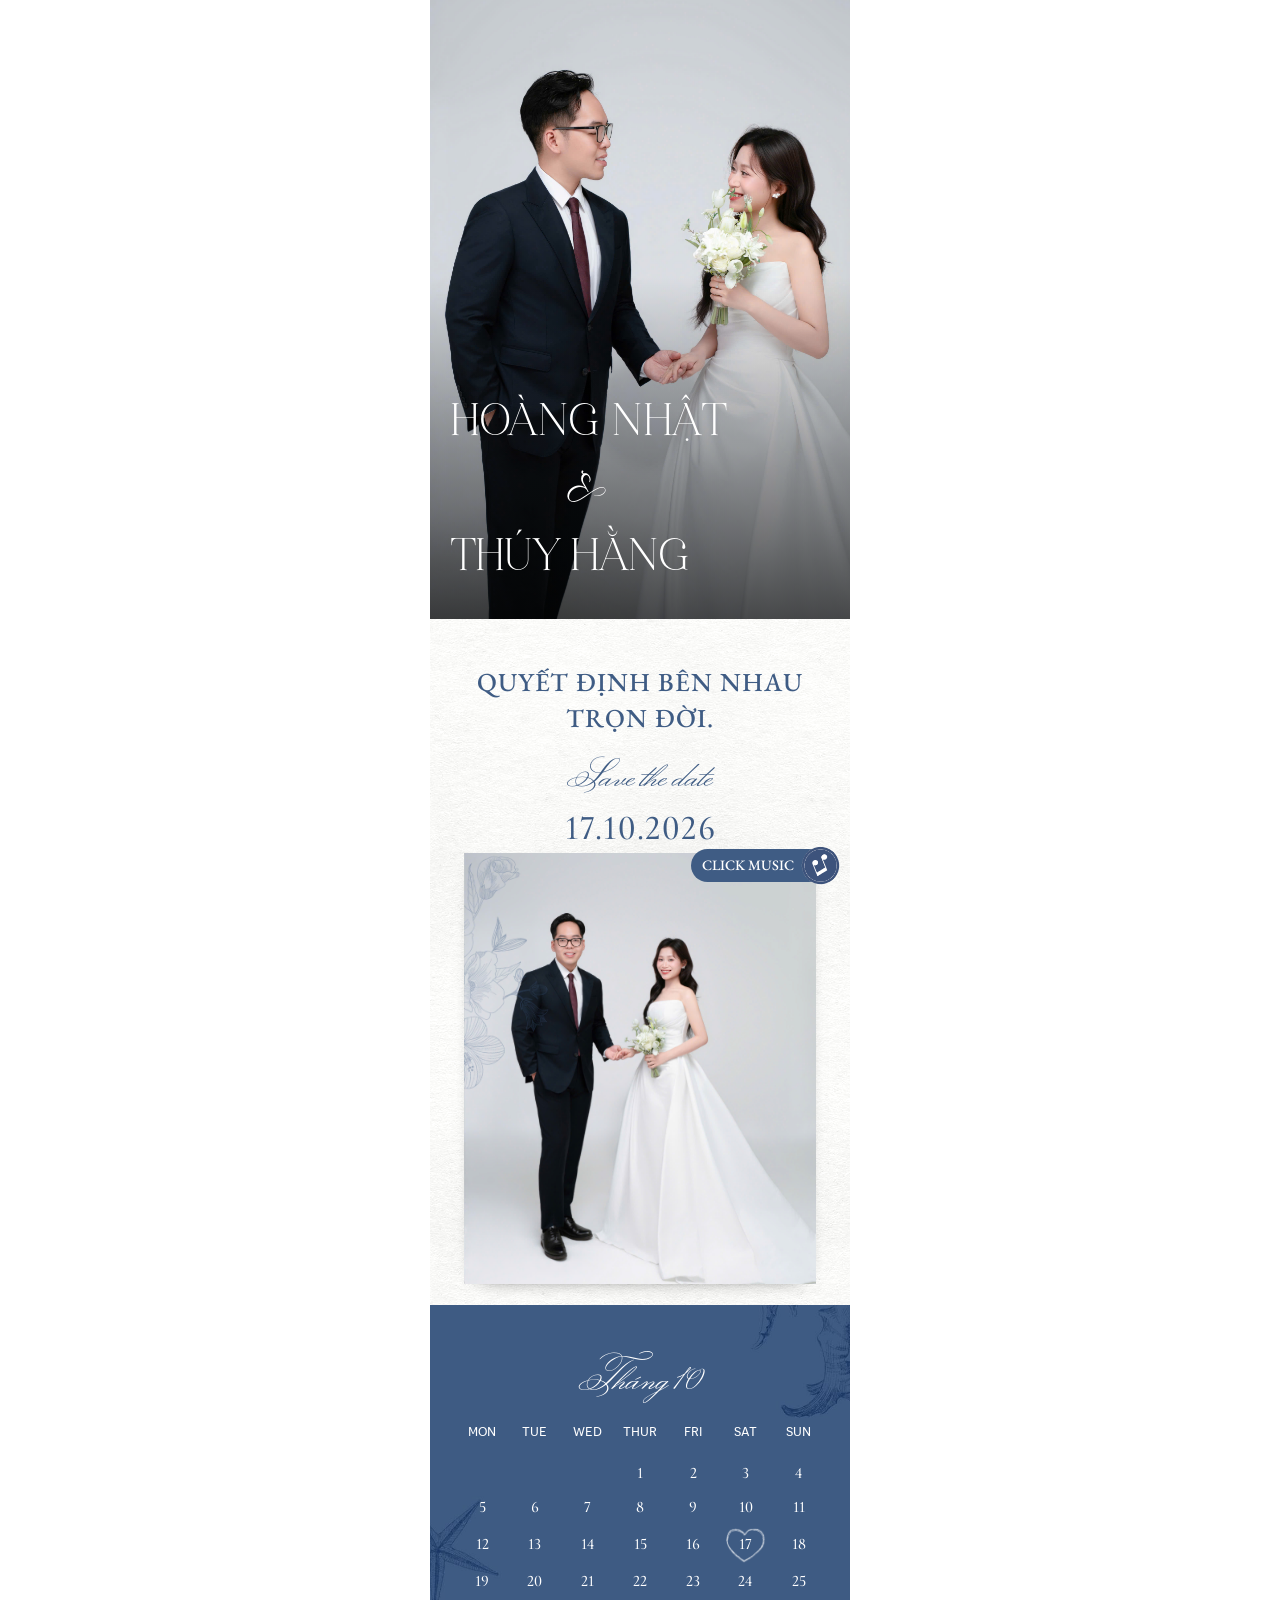
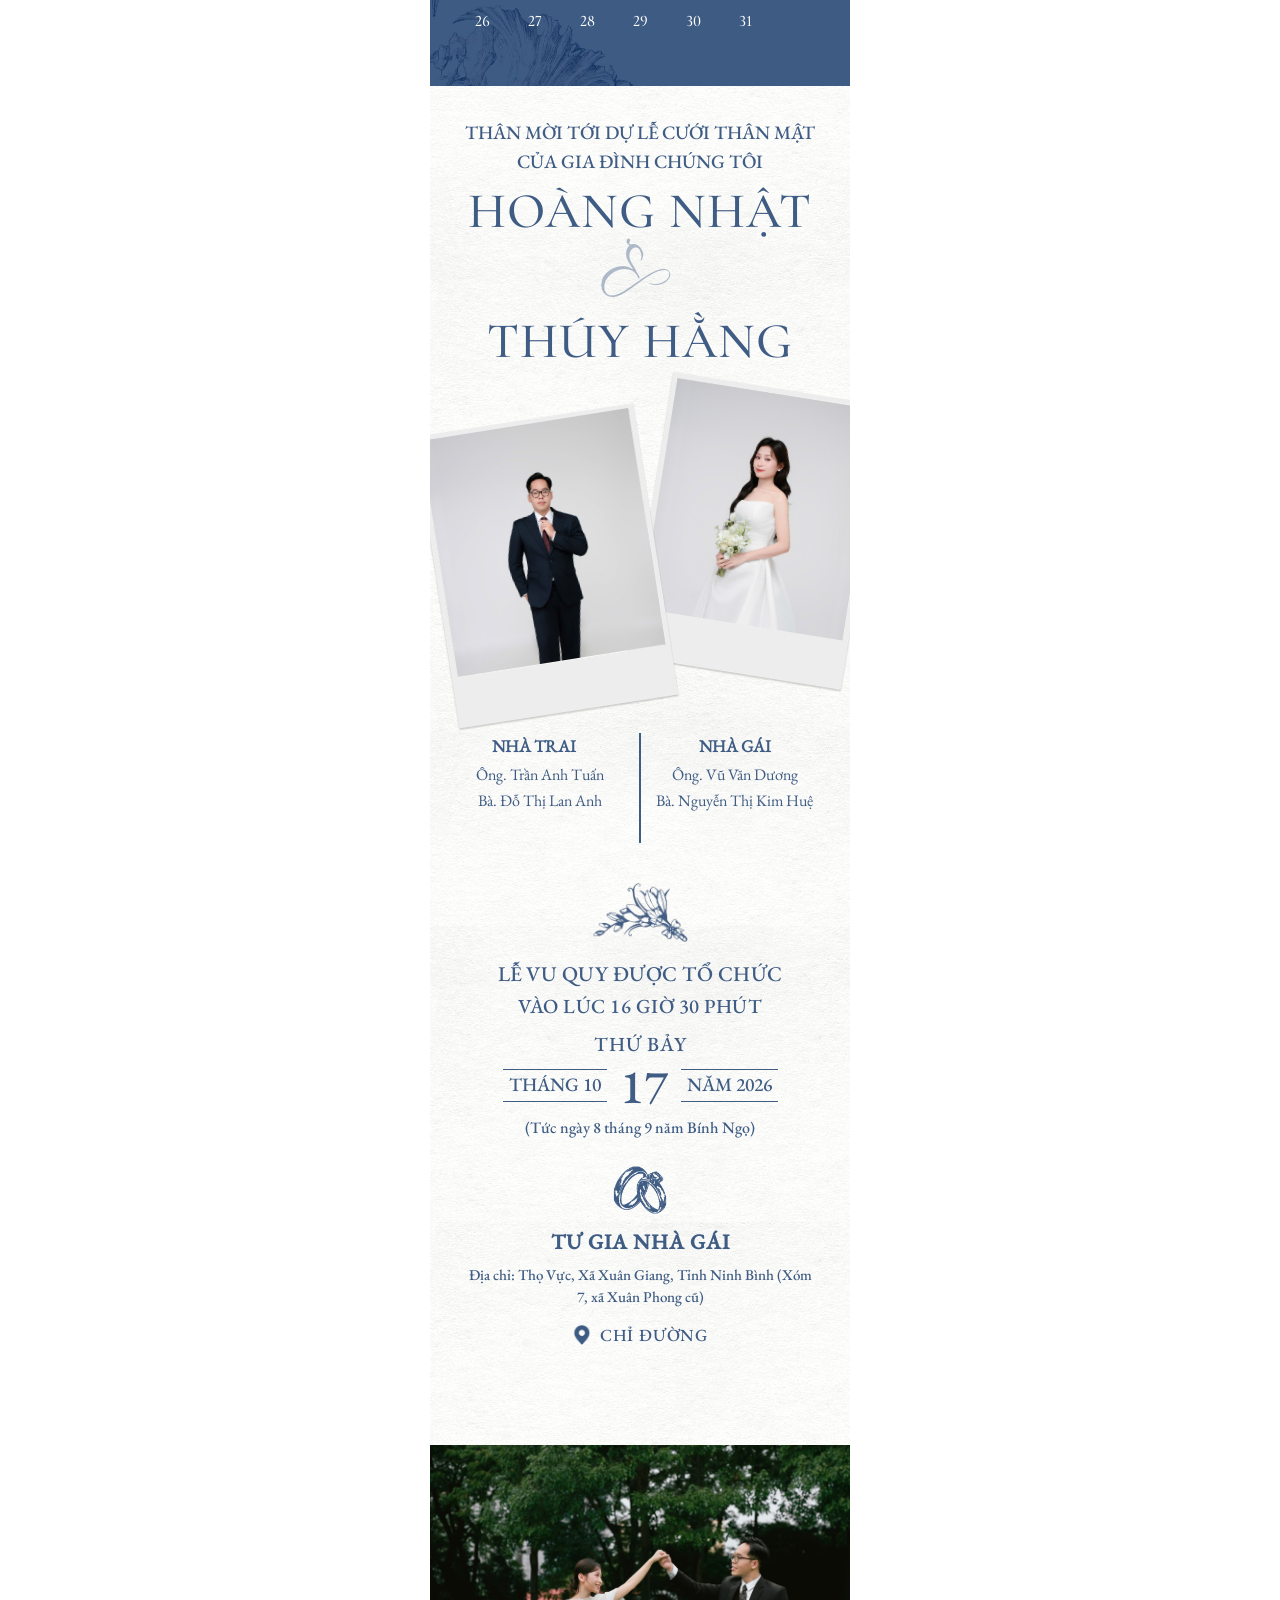
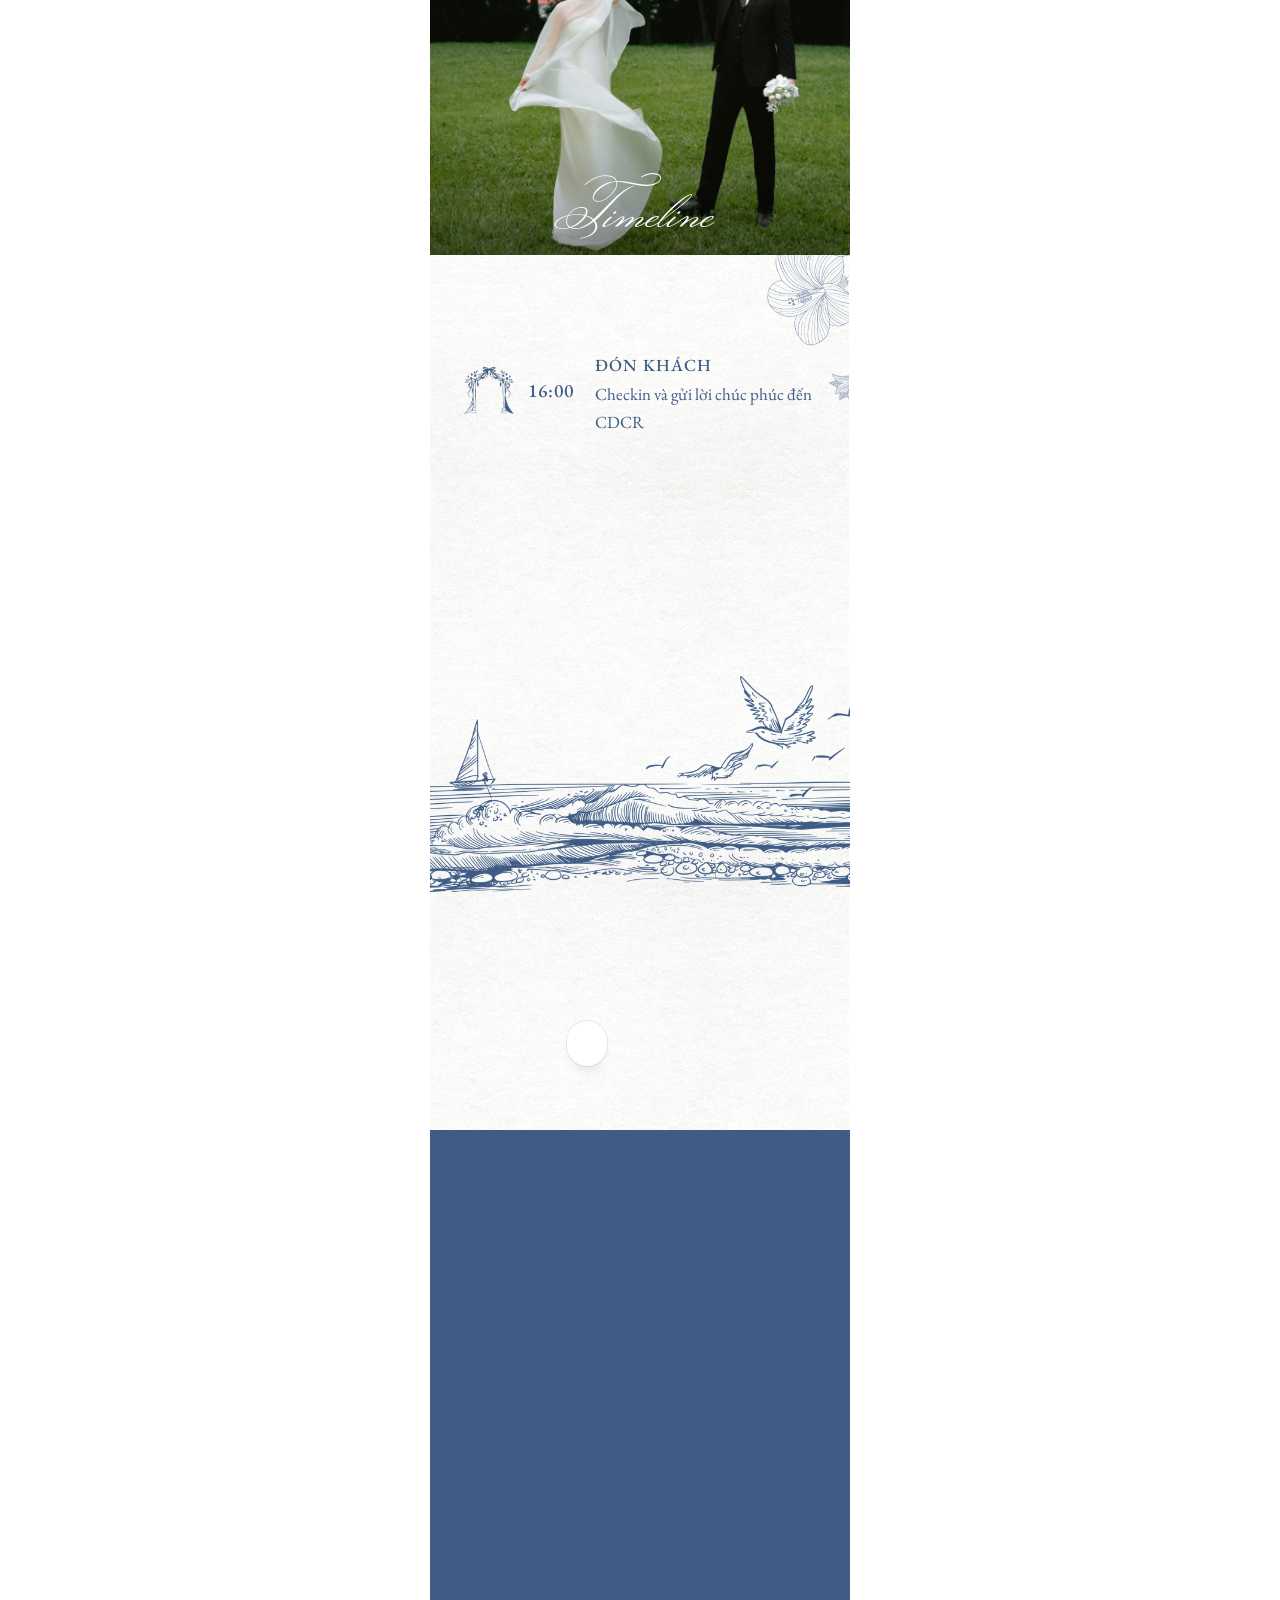
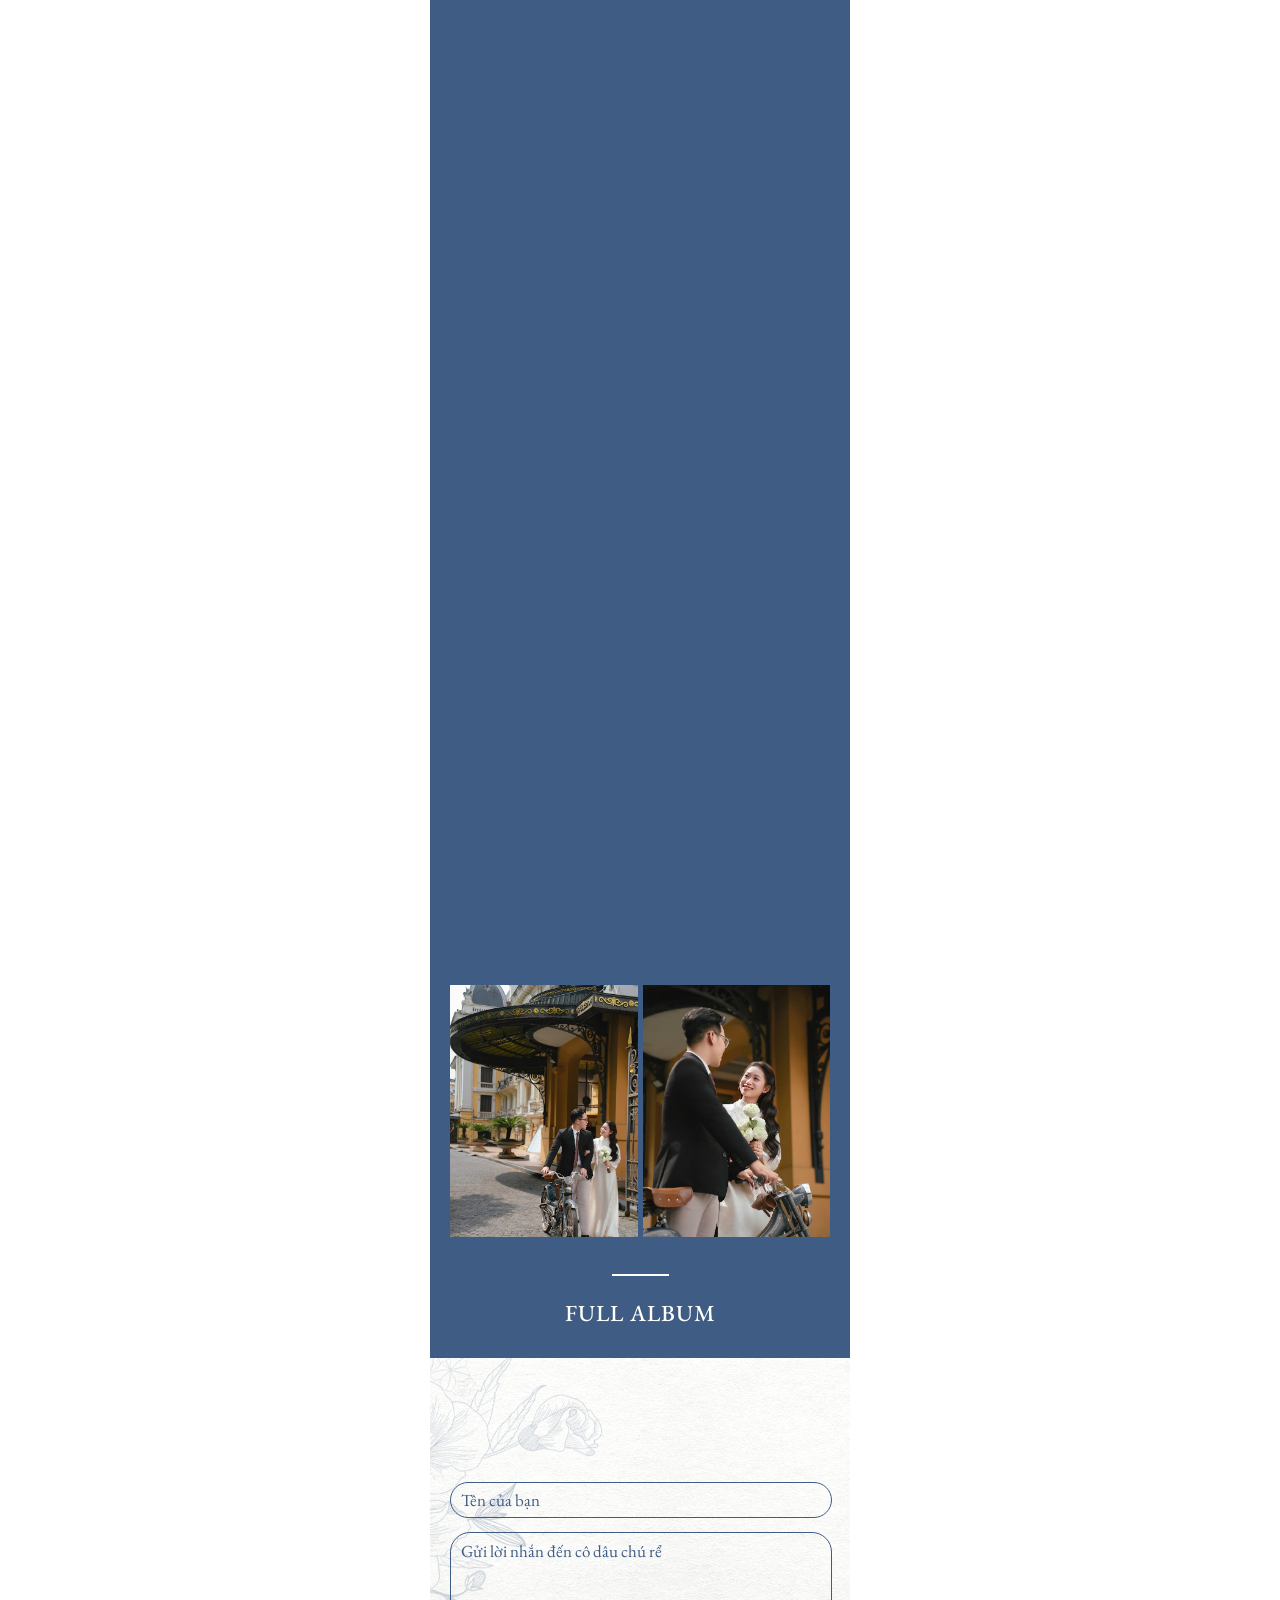
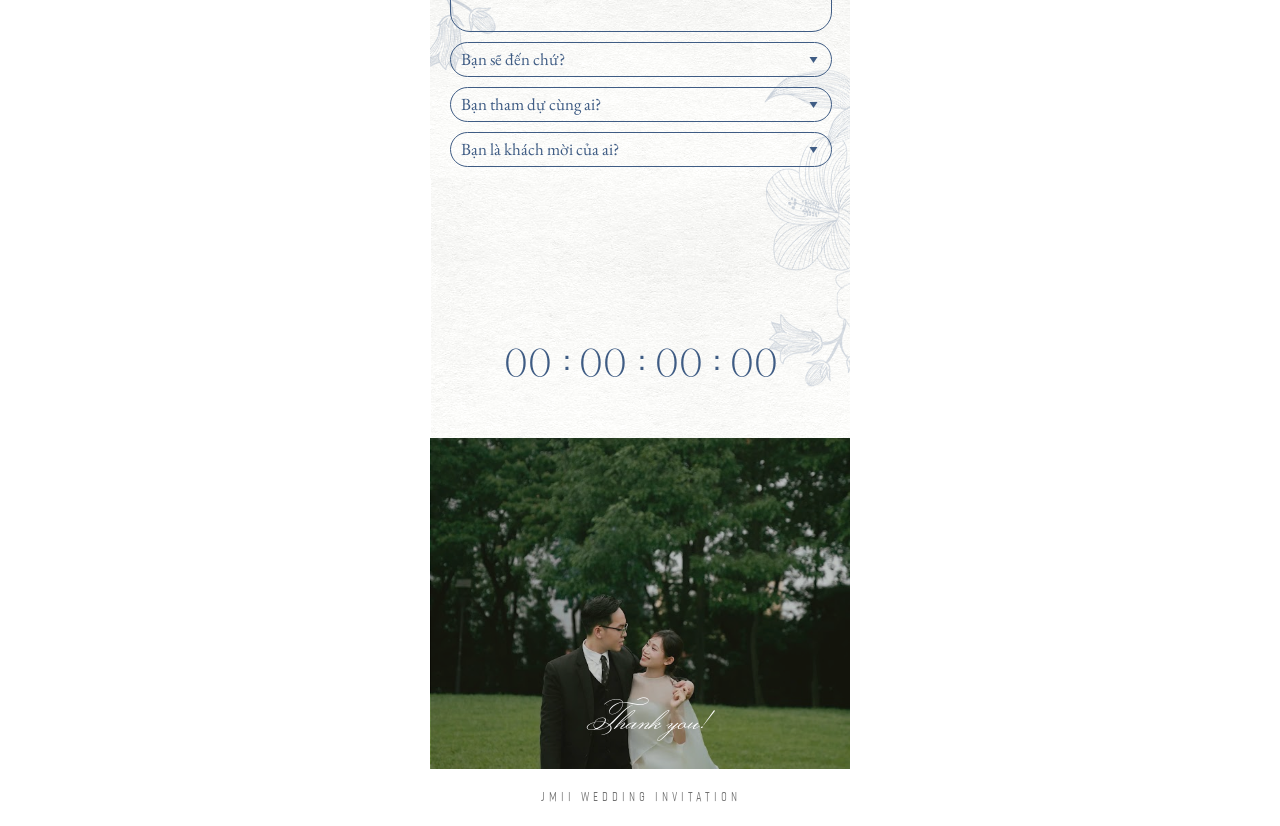
==== commit 228db65a: "wip: not show countdown" ====
--- a/nhagai/index.html
+++ b/nhagai/index.html
@@ -137,10 +137,14 @@
 
 
 
-/* Hide Mừng Cưới button and adjust countdown spacing */
+/* Hide Mừng Cưới button */
 #GROUP24 {
     display: none !important;
 }
+
+#SECTION7 {
+    height: 680px !important;
+}
 #HEADLINE83 {
     top: 490px !important;
 }
@@ -150,7 +154,6 @@
 #HEADLINE84, #HEADLINE85, #HEADLINE86 {
     top: 577px !important;
 }
-
 
 /* Dresscode Color Palette: Trắng - Xanh lá nhạt - Xanh dương - Kem/Be */
 #BOX37 > .ladi-box {
